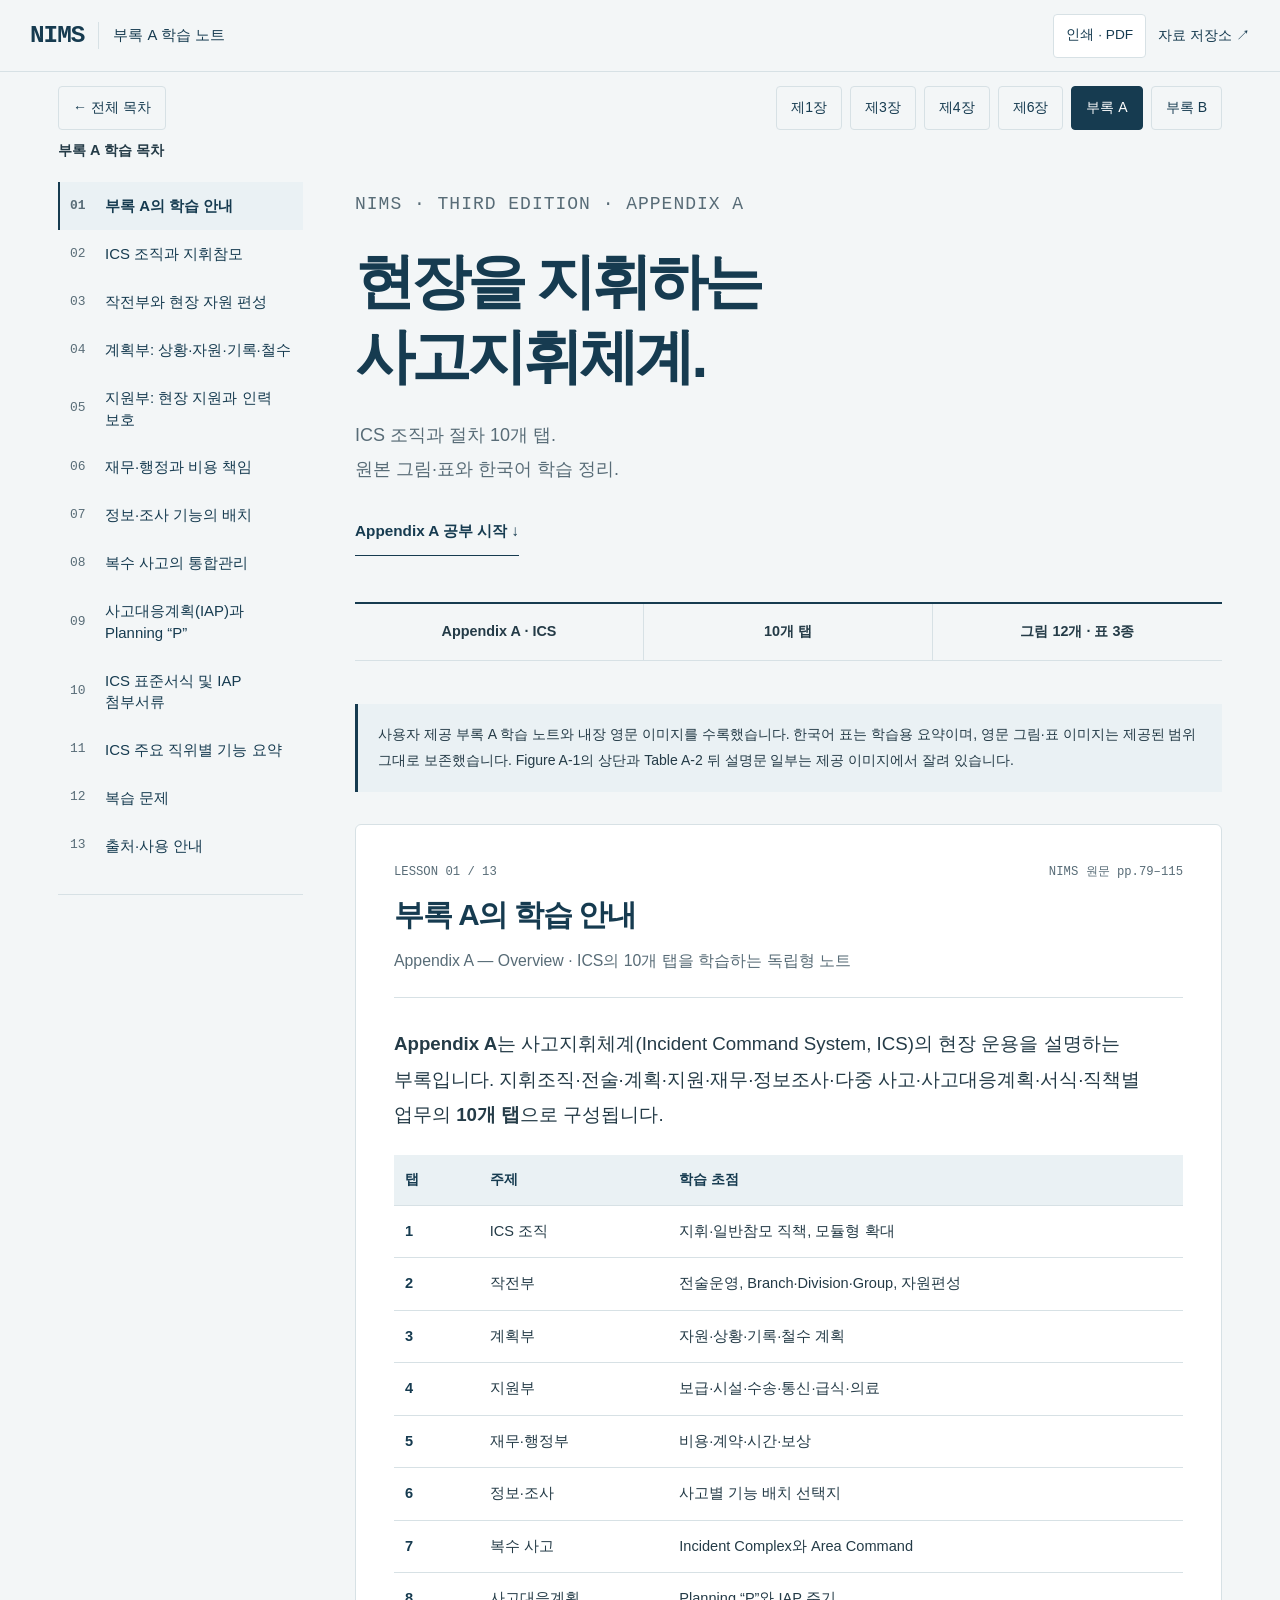
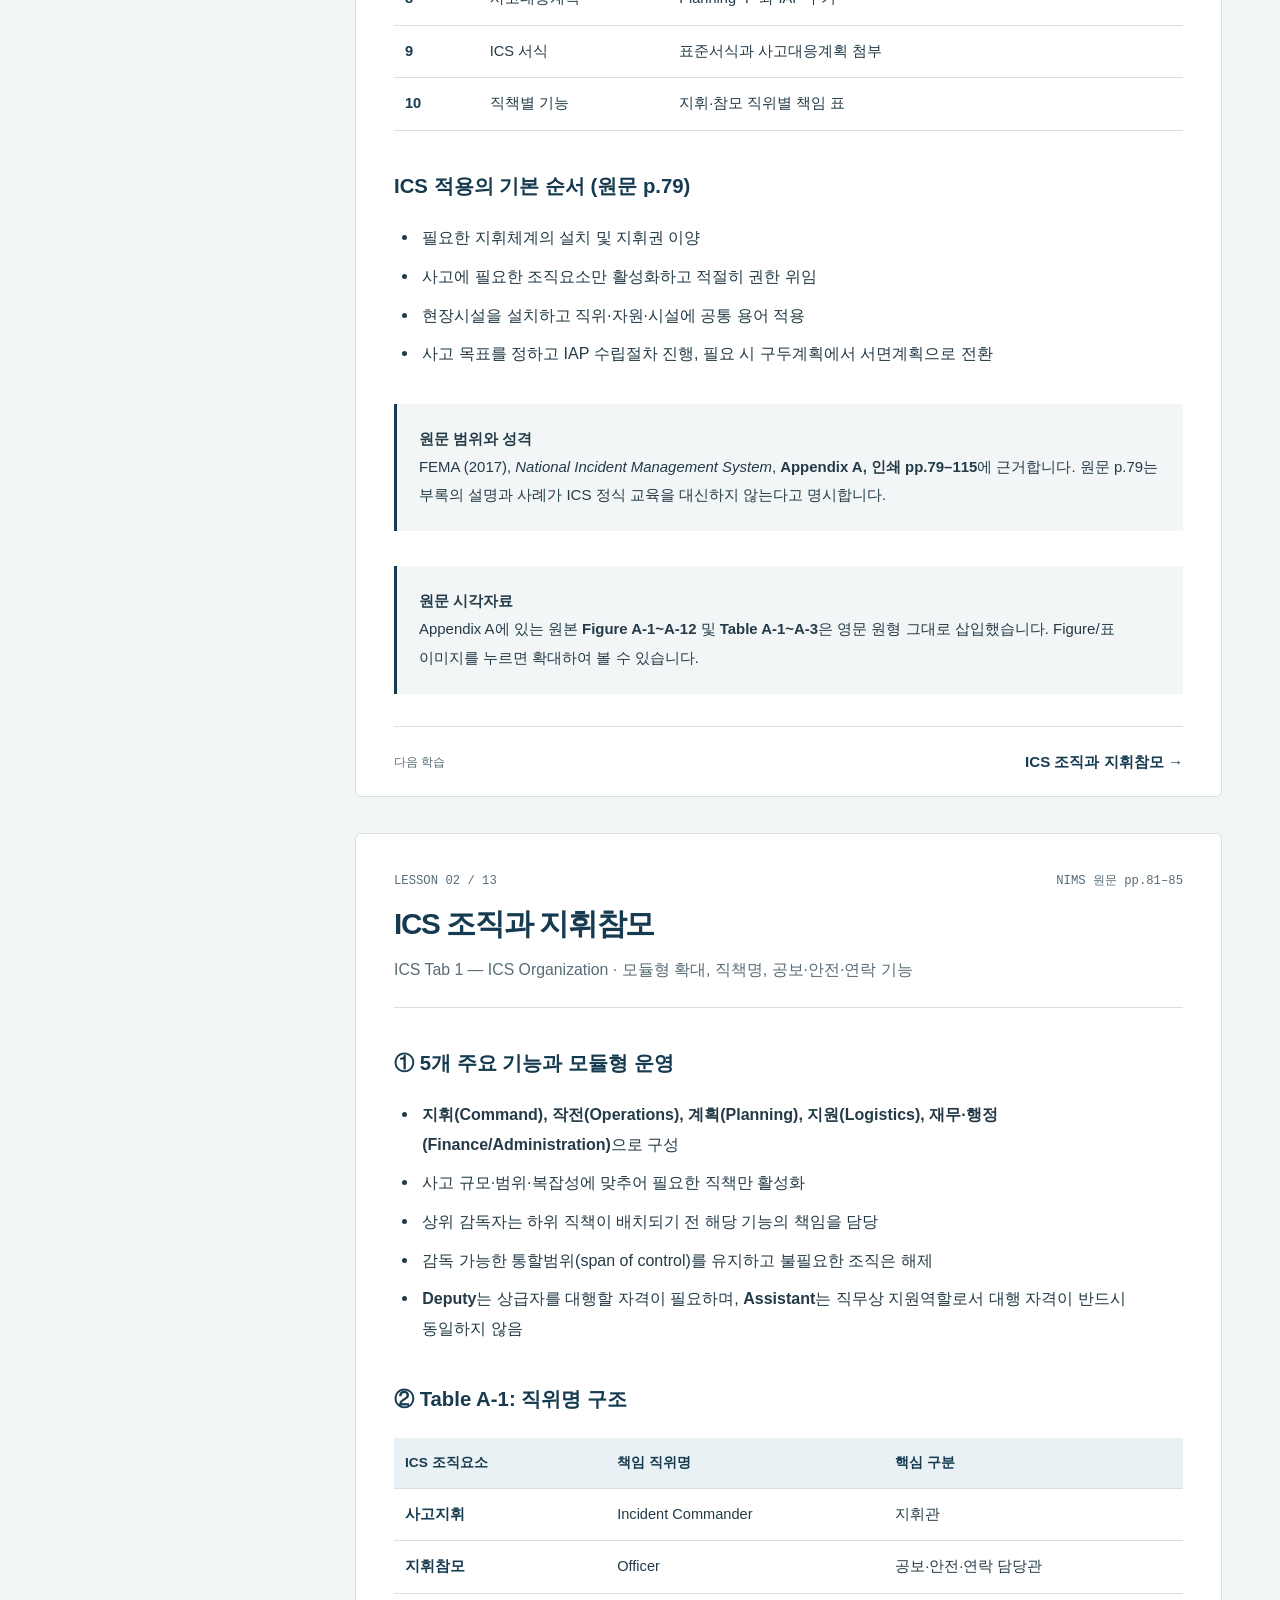
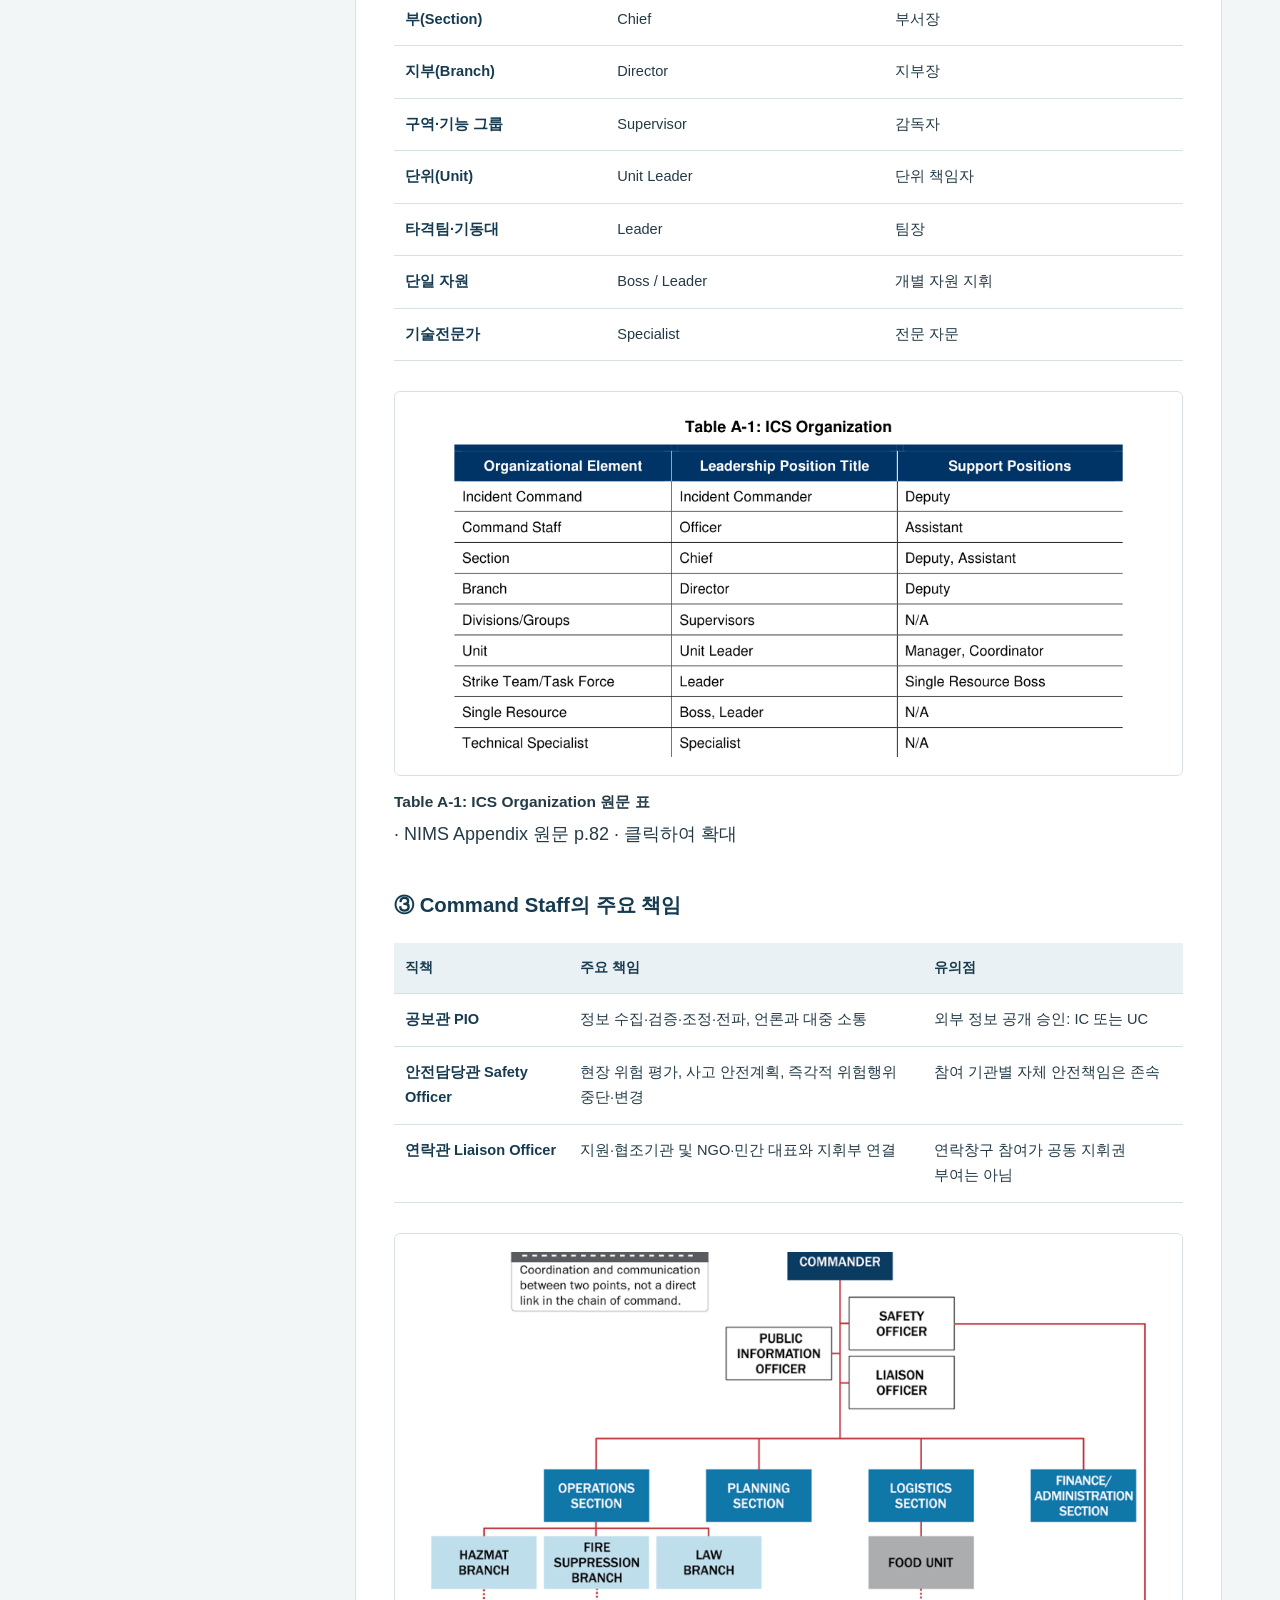
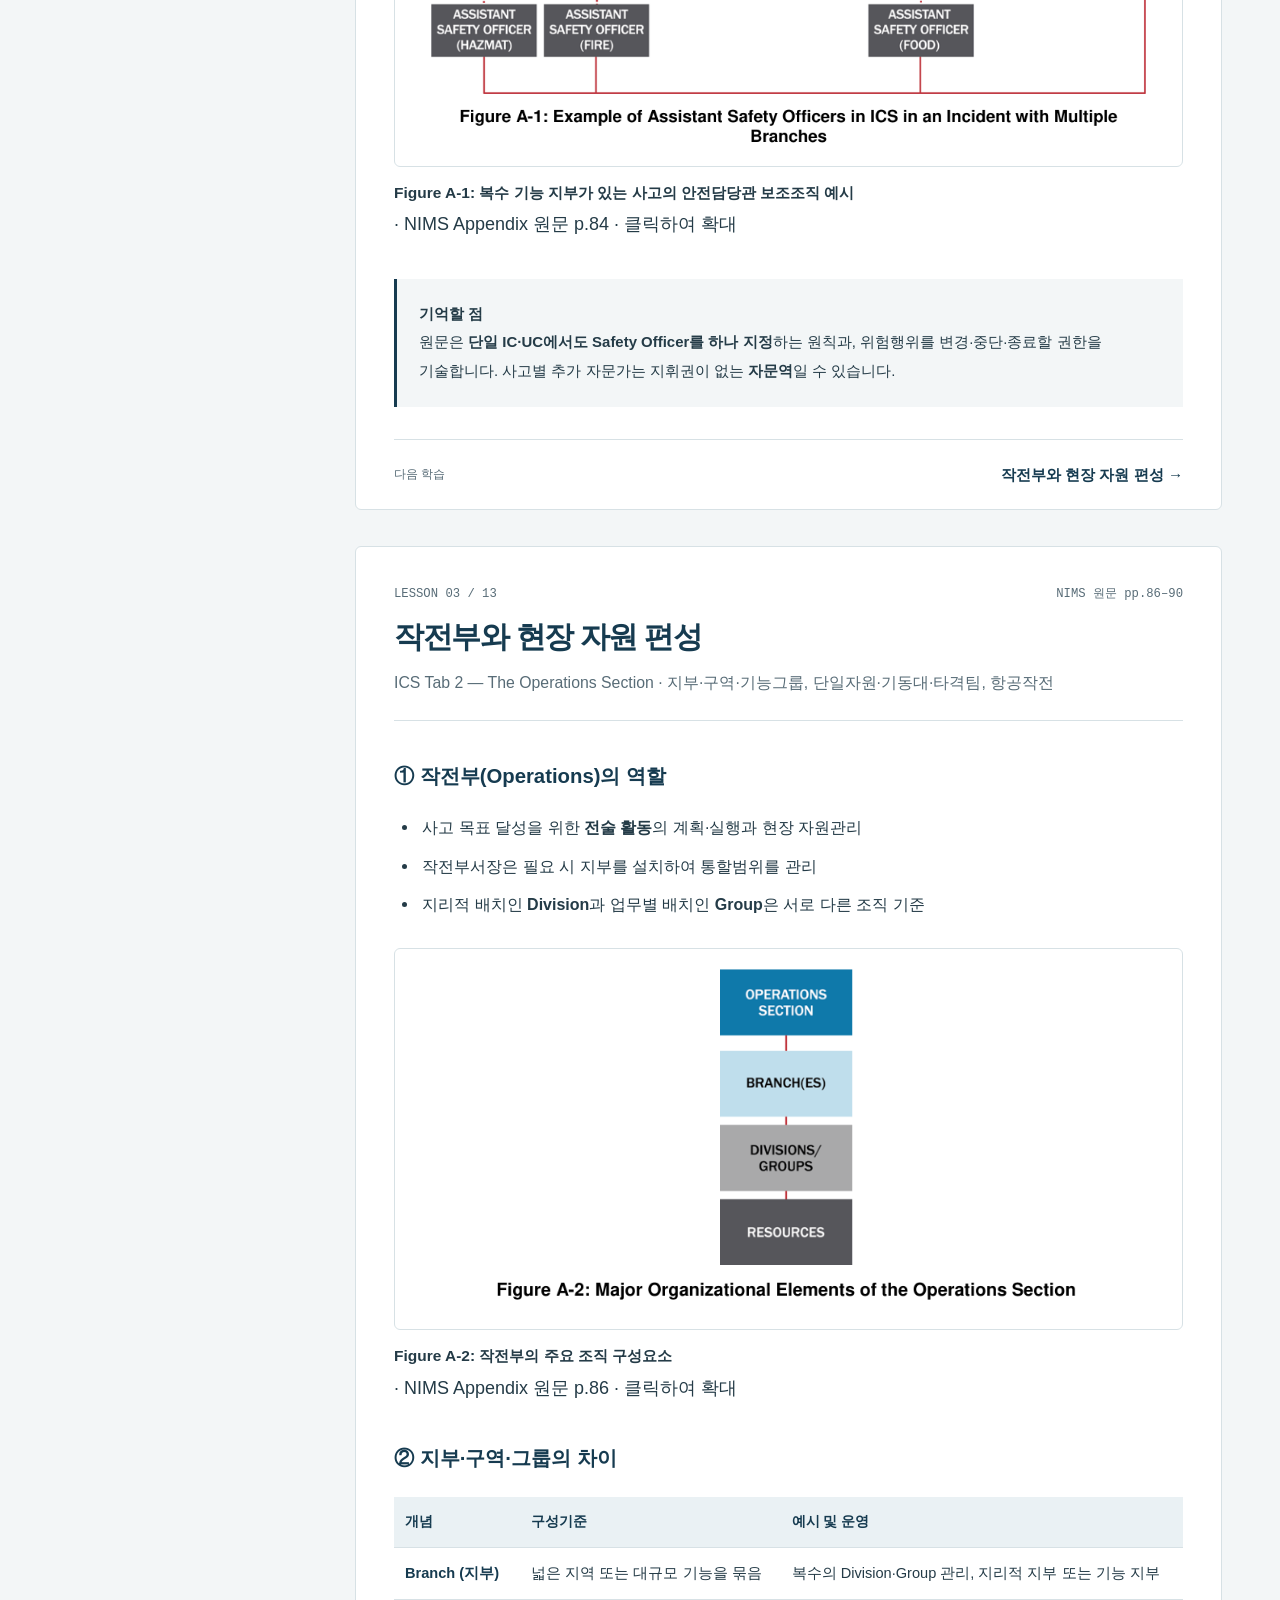
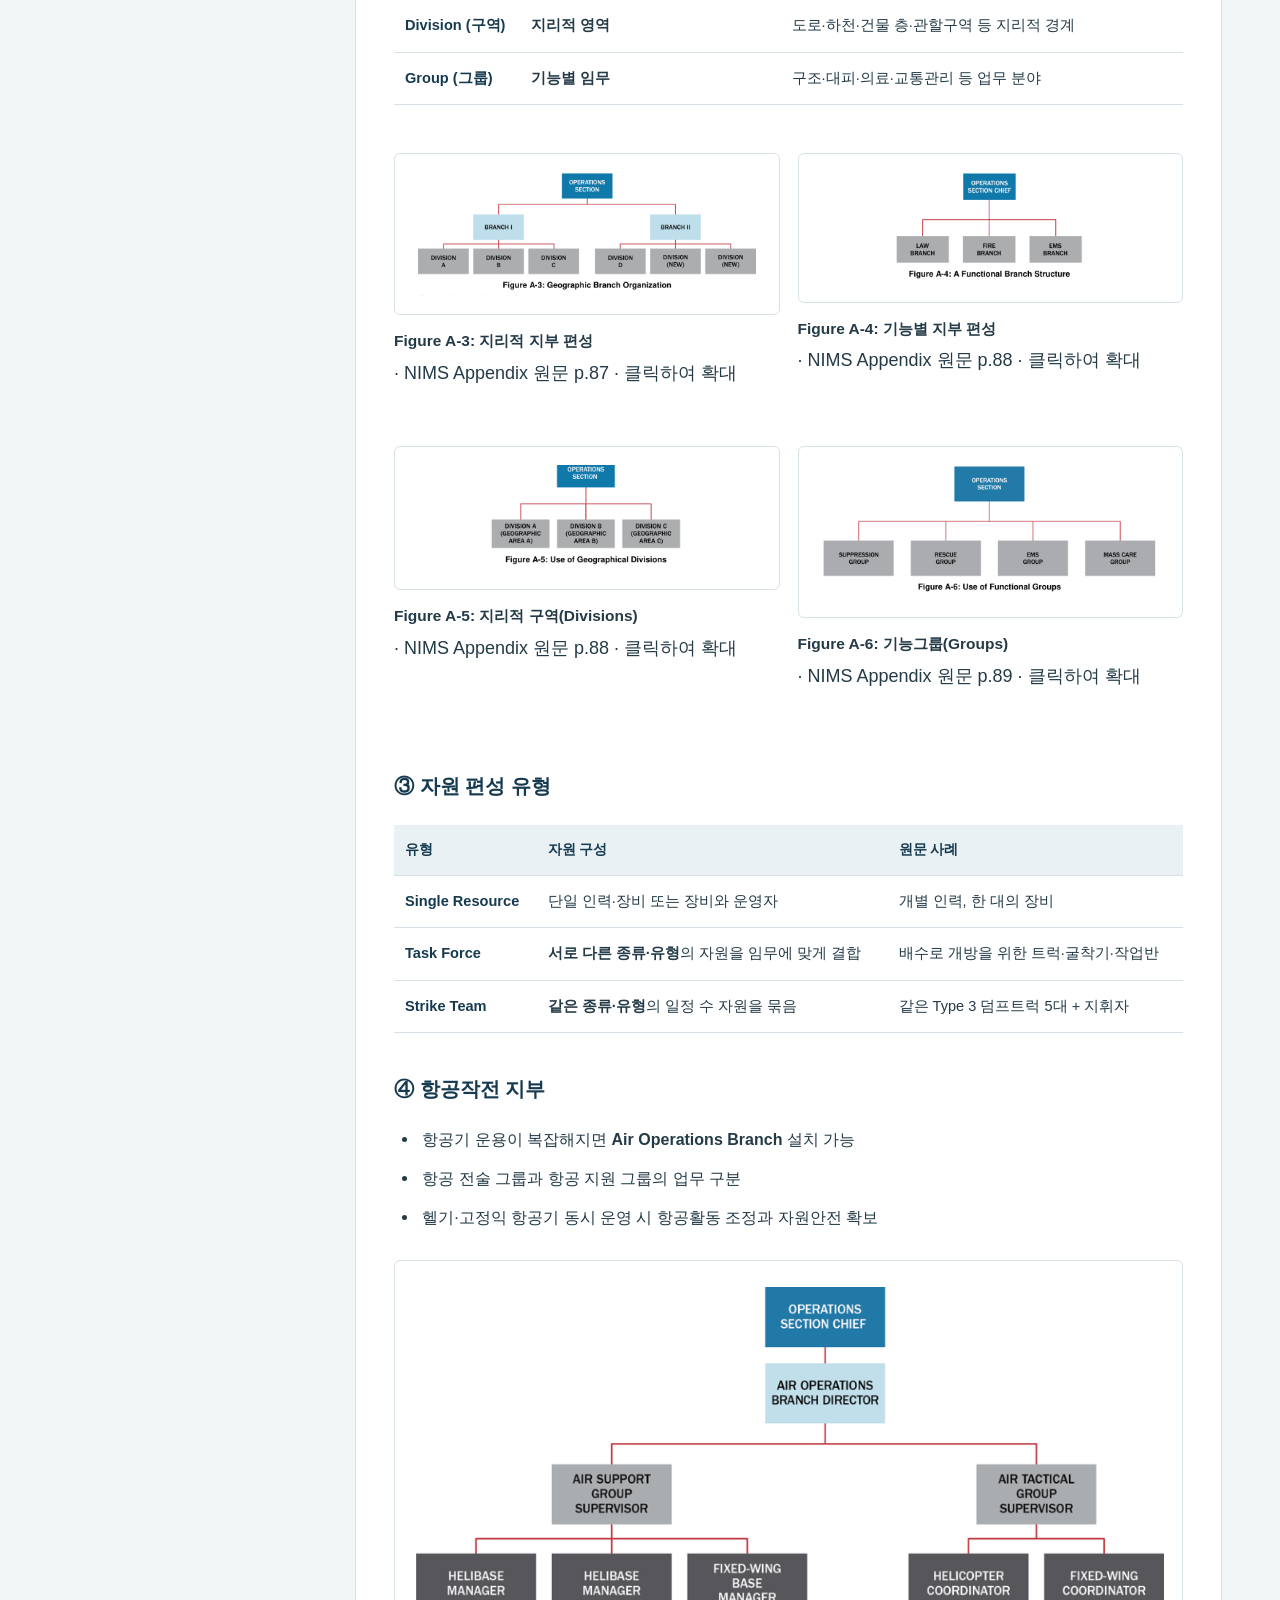
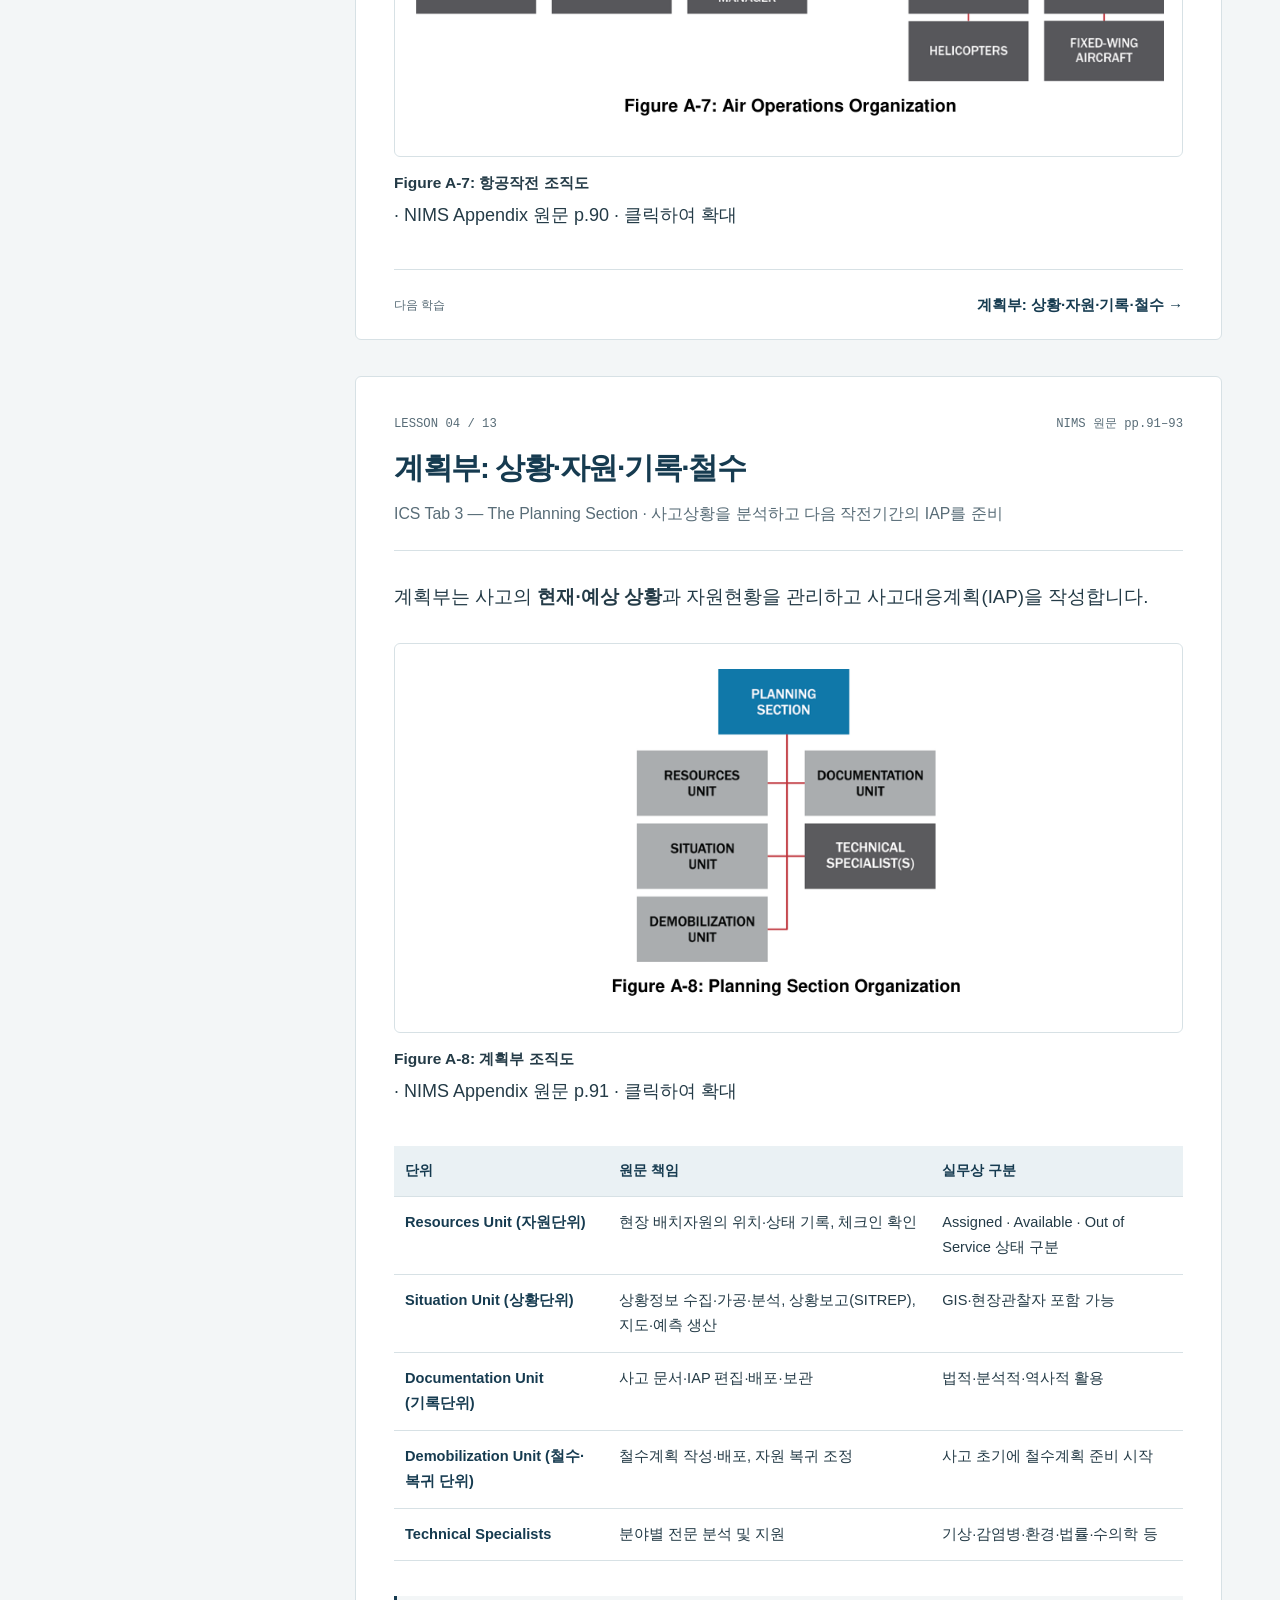
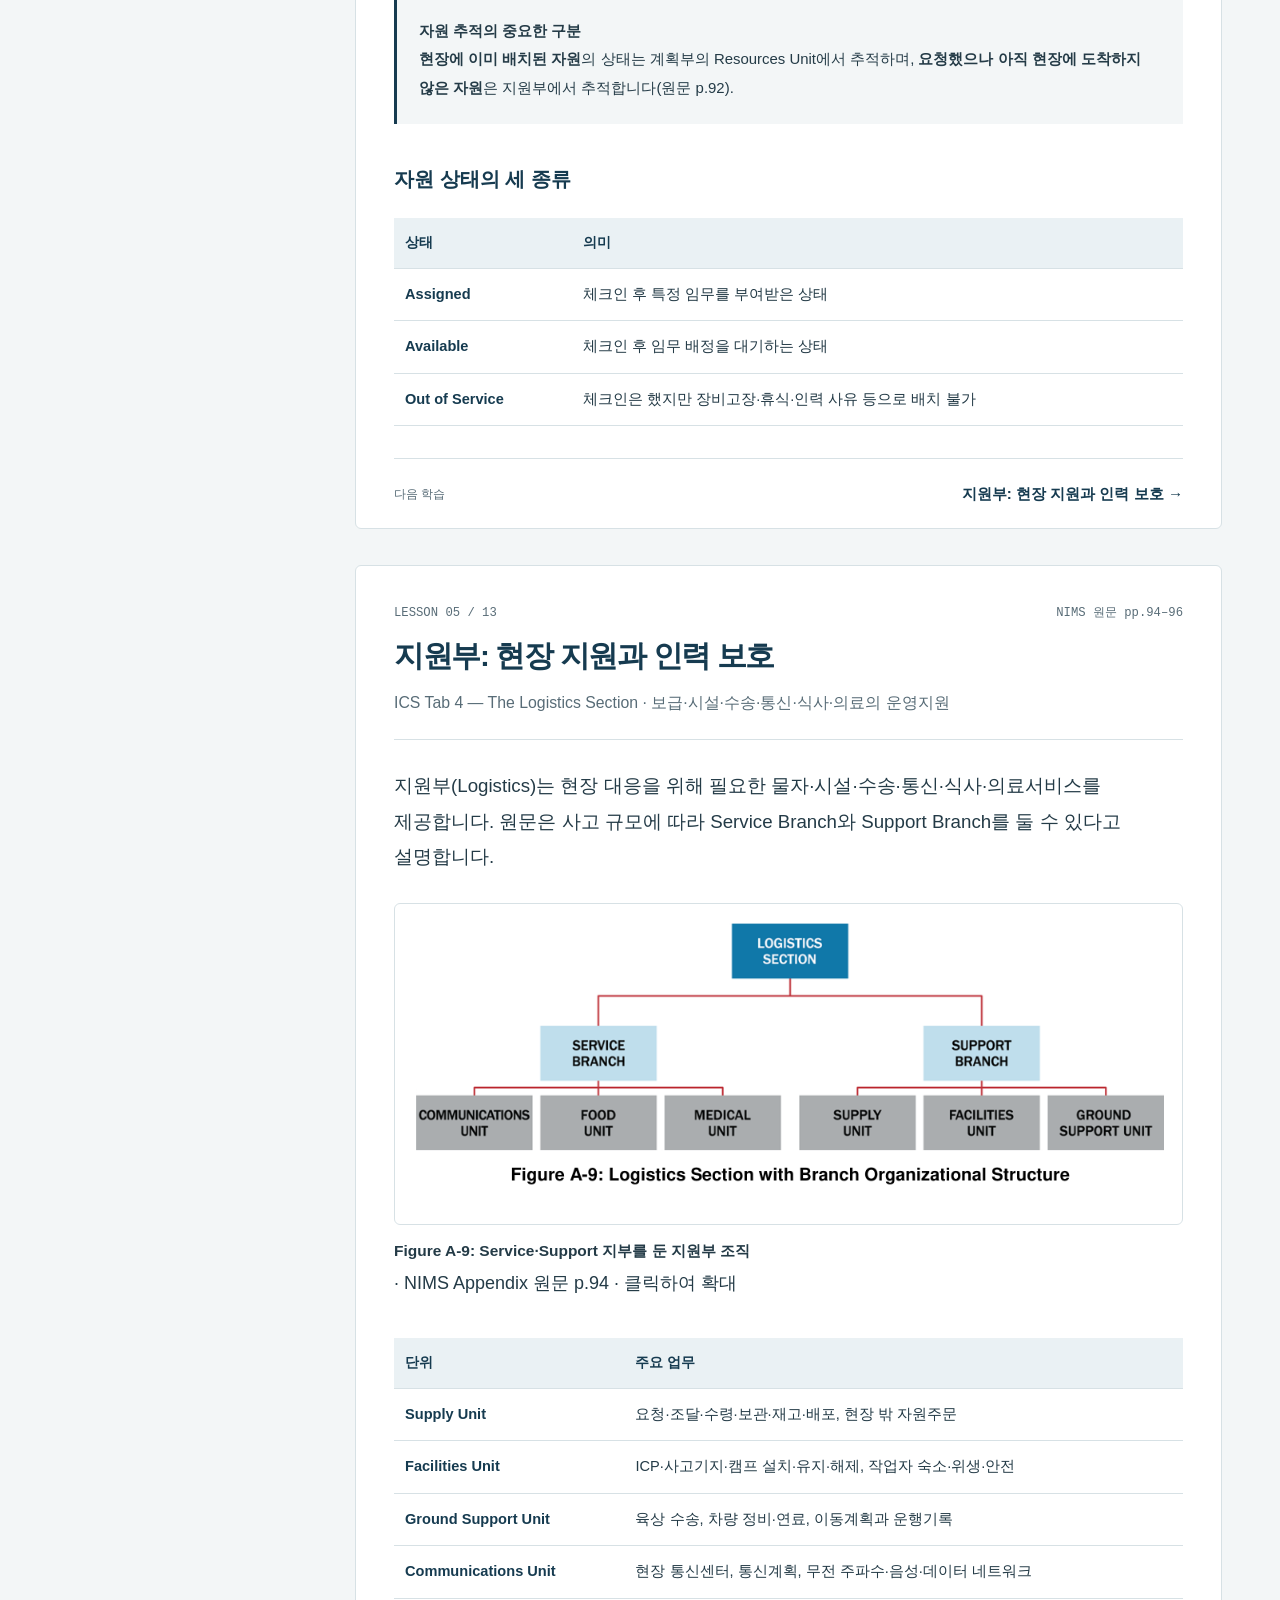
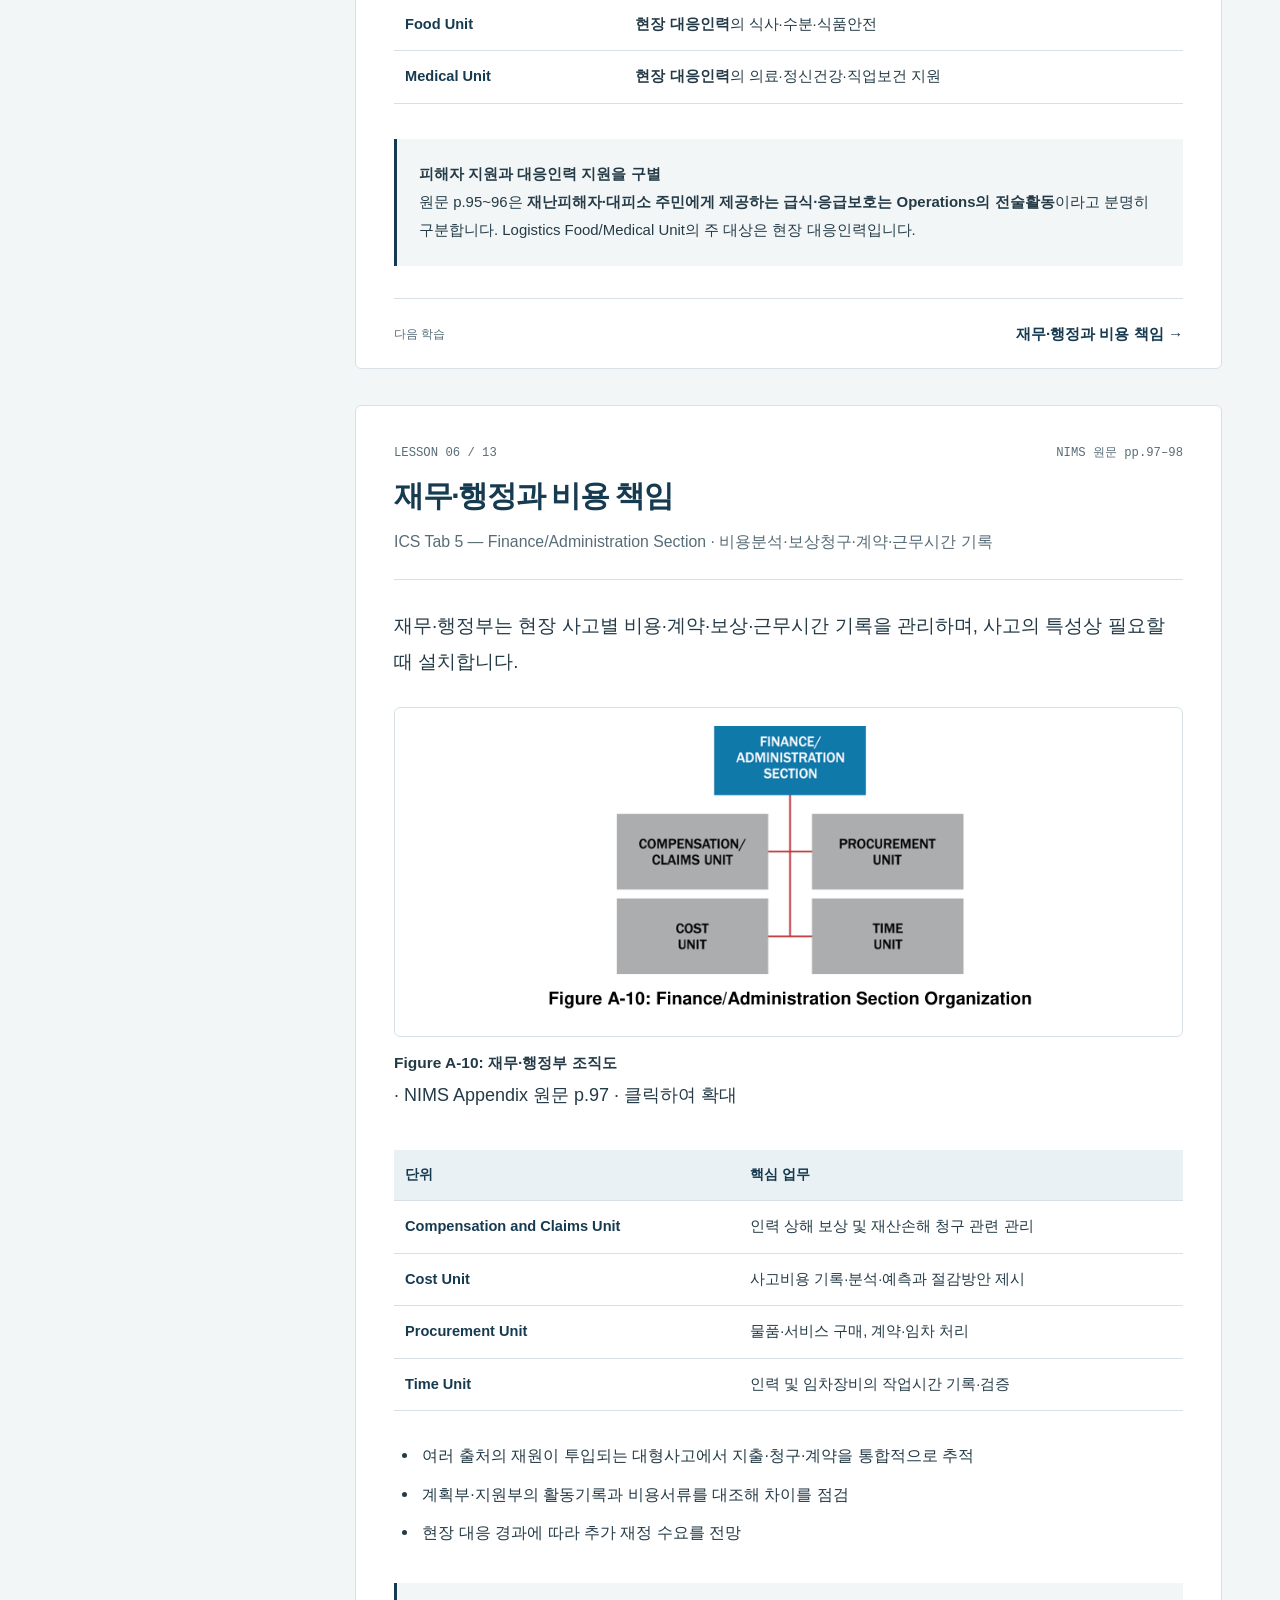
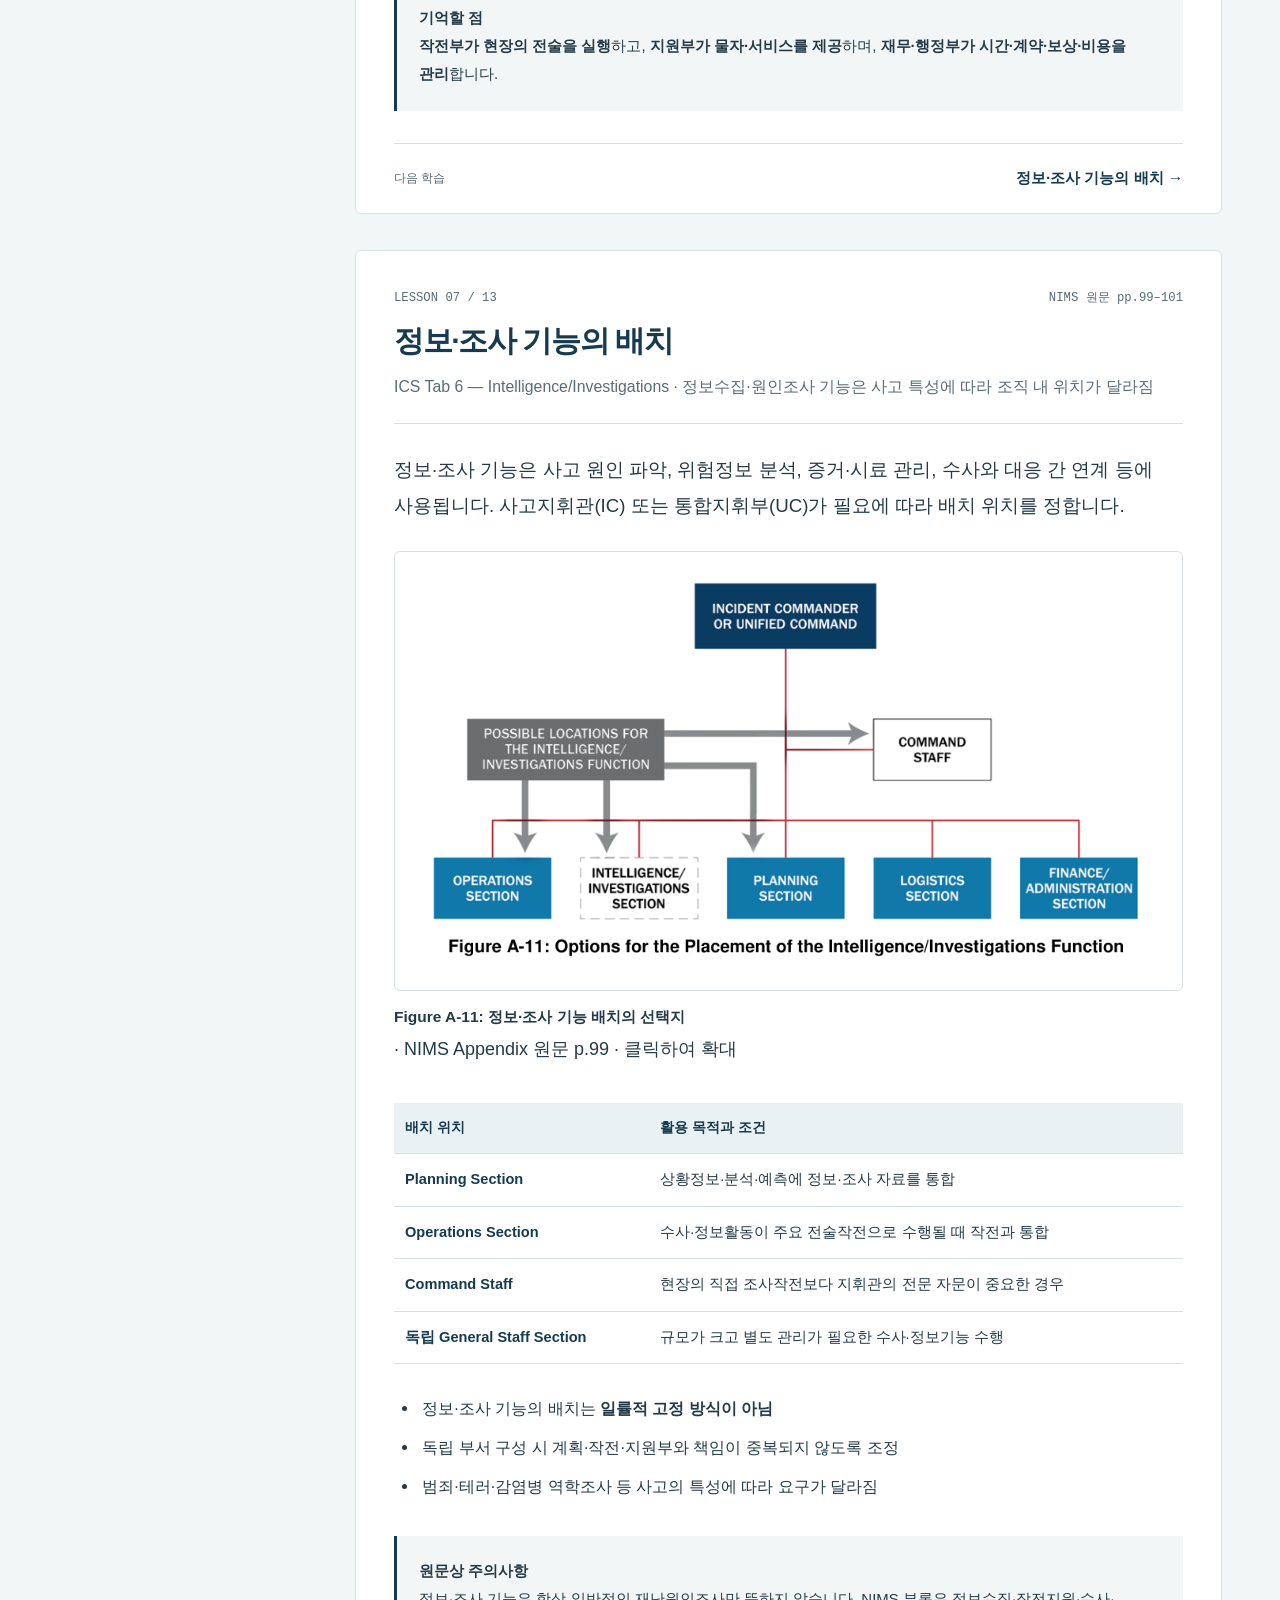
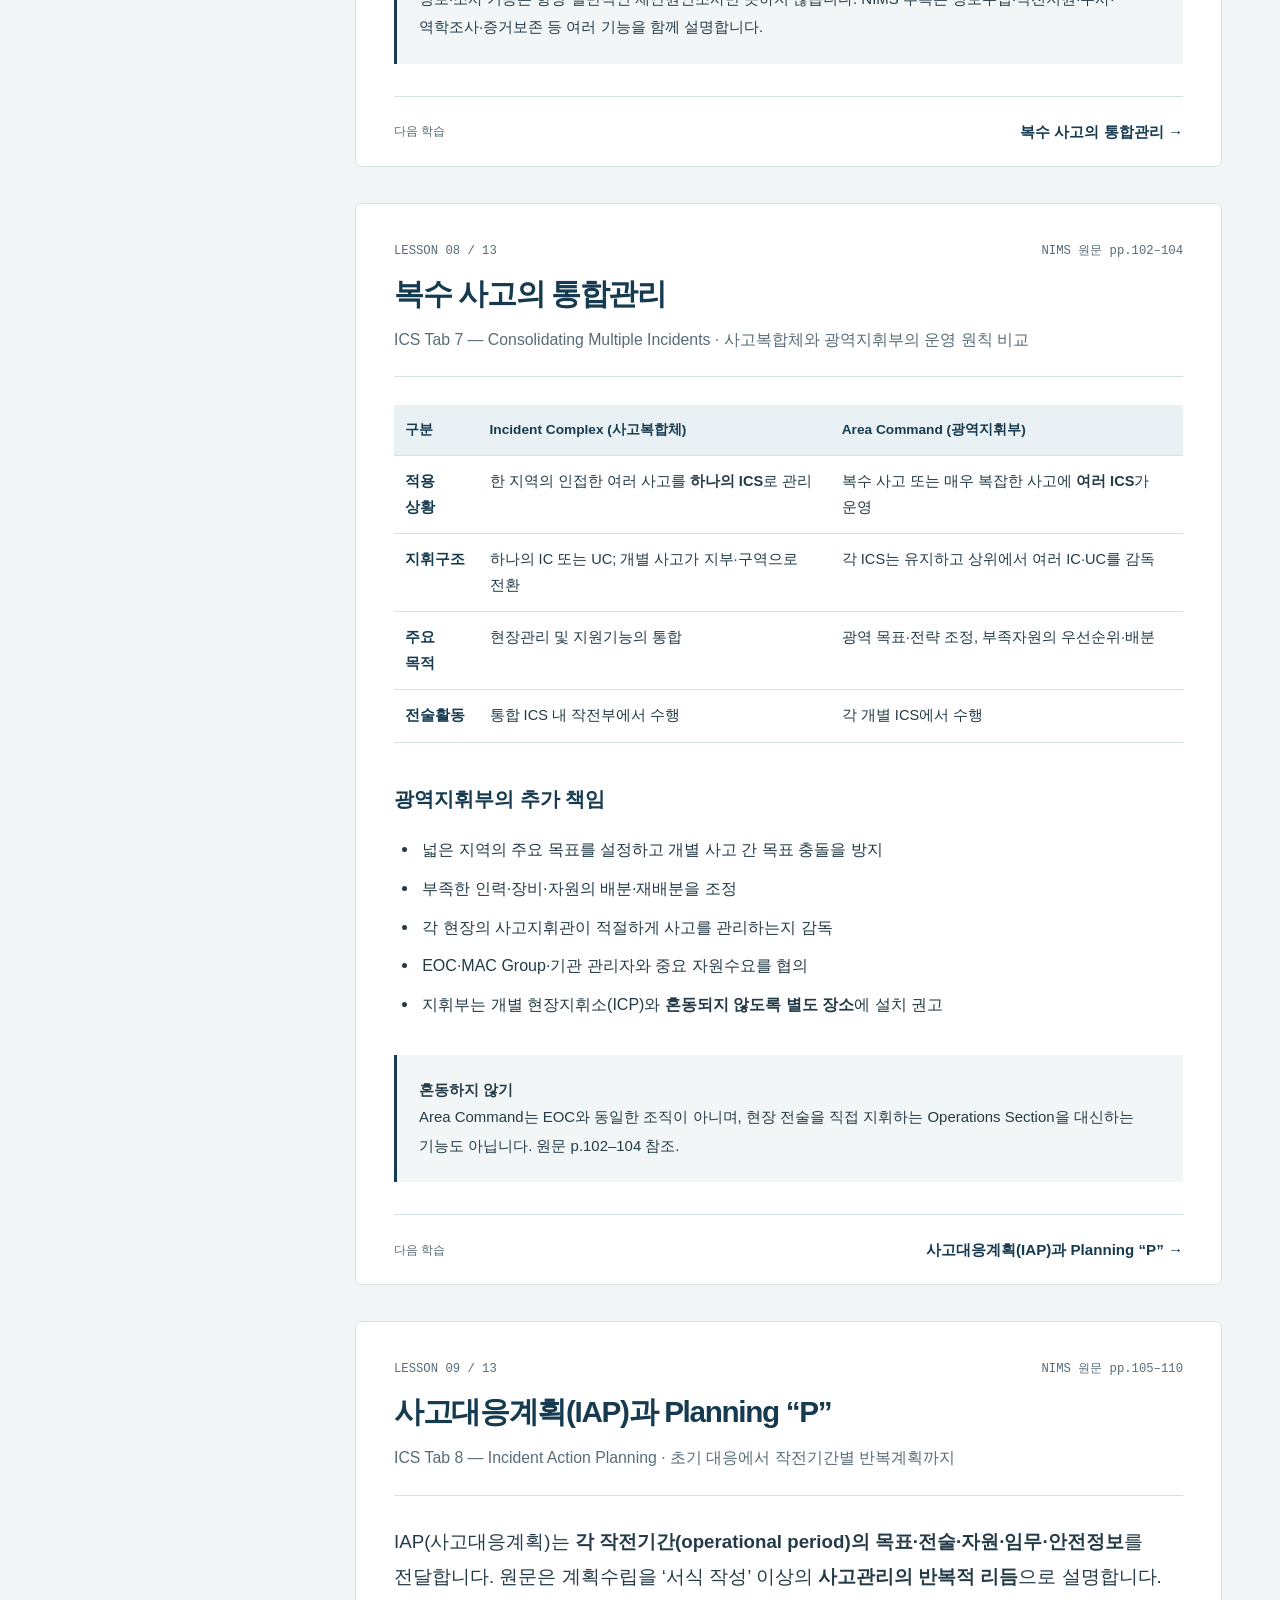
==== appendices/a/index.html @ b7cbe79f "Add Appendix A ICS and Appendix B EOC study pages" ====
<!doctype html>
<html lang="ko"><head><meta charset="utf-8"><meta name="viewport" content="width=device-width, initial-scale=1"><meta name="version" content="2.3.0"><meta name="description" content="NIMS 부록 A 사고지휘체계(ICS): 한국어 학습 노트와 제공 영문 그림·표를 함께 읽습니다."><title>부록 A 사고지휘체계(ICS) | 현장지휘체계 학습 노트</title><link rel="stylesheet" href="../../styles.css"><link rel="stylesheet" href="../../book.css"><link rel="stylesheet" href="../../appendices.css"><script defer src="../../app.js"></script></head>
<body class="appendix-page" id="top"><a class="skip-link" href="#overview">본문으로 이동</a><div class="reading-progress" aria-hidden="true"><span></span></div><header class="site-header"><a class="brand" href="../../index.html"><strong>NIMS</strong><span>부록 A 학습 노트</span></a><div class="header-actions"><button class="mini-button" id="print-page" type="button">인쇄 · PDF</button><a class="repository-link" href="https://github.com/dorobo99-prog/nims-chapter3-study">자료 저장소 ↗</a></div></header>
<nav class="book-nav" aria-label="교재 전체 탐색"><a href="../../index.html">← 전체 목차</a><a href="../../chapters/01/">제1장</a><a href="../../chapters/03/">제3장</a><a href="../../chapters/04/">제4장</a><a href="../../chapters/06/">제6장</a><a href="../a/" aria-current="page">부록 A</a><a href="../b/">부록 B</a></nav><div class="layout"><aside class="desktop-toc"><nav aria-label="부록 A 학습 목차"><p class="toc-label">부록 A 학습 목차</p><ol><li><a href="#overview" data-chapter="overview"><span>01</span>부록 A의 학습 안내</a></li><li><a href="#a1" data-chapter="a1"><span>02</span>ICS 조직과 지휘참모</a></li><li><a href="#a2" data-chapter="a2"><span>03</span>작전부와 현장 자원 편성</a></li><li><a href="#a3" data-chapter="a3"><span>04</span>계획부: 상황·자원·기록·철수</a></li><li><a href="#a4" data-chapter="a4"><span>05</span>지원부: 현장 지원과 인력 보호</a></li><li><a href="#a5" data-chapter="a5"><span>06</span>재무·행정과 비용 책임</a></li><li><a href="#a6" data-chapter="a6"><span>07</span>정보·조사 기능의 배치</a></li><li><a href="#a7" data-chapter="a7"><span>08</span>복수 사고의 통합관리</a></li><li><a href="#a8" data-chapter="a8"><span>09</span>사고대응계획(IAP)과 Planning “P”</a></li><li><a href="#a9" data-chapter="a9"><span>10</span>ICS 표준서식 및 IAP 첨부서류</a></li><li><a href="#a10" data-chapter="a10"><span>11</span>ICS 주요 직위별 기능 요약</a></li><li><a href="#quiz" data-chapter="quiz"><span>12</span>복습 문제</a></li><li><a href="#sources" data-chapter="sources"><span>13</span>출처·사용 안내</a></li></ol></nav><p class="toc-note">제공 학습 노트·영문 이미지<br>NIMS 인쇄 pp.79–115<br>17개 PNG 보존</p></aside><div class="content-column"><header class="hero"><p class="hero-subject">NIMS · THIRD EDITION · APPENDIX A</p><h1>현장을 지휘하는<br>사고지휘체계.</h1><p>ICS 조직과 절차 10개 탭.<br>원본 그림·표와 한국어 학습 정리.</p><a class="start-link" href="#overview">Appendix A 공부 시작 ↓</a></header><details class="mobile-toc"><summary><span>목차</span><strong id="current-chapter">부록 A의 학습 안내</strong></summary><nav aria-label="부록 A 모바일 목차"><p class="toc-label">부록 A 학습 목차</p><ol><li><a href="#overview" data-chapter="overview"><span>01</span>부록 A의 학습 안내</a></li><li><a href="#a1" data-chapter="a1"><span>02</span>ICS 조직과 지휘참모</a></li><li><a href="#a2" data-chapter="a2"><span>03</span>작전부와 현장 자원 편성</a></li><li><a href="#a3" data-chapter="a3"><span>04</span>계획부: 상황·자원·기록·철수</a></li><li><a href="#a4" data-chapter="a4"><span>05</span>지원부: 현장 지원과 인력 보호</a></li><li><a href="#a5" data-chapter="a5"><span>06</span>재무·행정과 비용 책임</a></li><li><a href="#a6" data-chapter="a6"><span>07</span>정보·조사 기능의 배치</a></li><li><a href="#a7" data-chapter="a7"><span>08</span>복수 사고의 통합관리</a></li><li><a href="#a8" data-chapter="a8"><span>09</span>사고대응계획(IAP)과 Planning “P”</a></li><li><a href="#a9" data-chapter="a9"><span>10</span>ICS 표준서식 및 IAP 첨부서류</a></li><li><a href="#a10" data-chapter="a10"><span>11</span>ICS 주요 직위별 기능 요약</a></li><li><a href="#quiz" data-chapter="quiz"><span>12</span>복습 문제</a></li><li><a href="#sources" data-chapter="sources"><span>13</span>출처·사용 안내</a></li></ol></nav></details><div class="responsibility-strip"><span>Appendix A · ICS</span><span>10개 탭</span><span>그림 12개 · 표 3종</span></div><aside class="source-boundary" aria-label="제공 자료 안내"><p>사용자 제공 부록 A 학습 노트와 내장 영문 이미지를 수록했습니다. 한국어 표는 학습용 요약이며, 영문 그림·표 이미지는 제공된 범위 그대로 보존했습니다. Figure A-1의 상단과 Table A-2 뒤 설명문 일부는 제공 이미지에서 잘려 있습니다.</p></aside><main><section class="chapter" id="overview" aria-labelledby="h-overview"><div class="chapter-header"><div class="chapter-meta"><span>LESSON 01 / 13</span><span>NIMS 원문 pp.79–115</span></div><h2 id="h-overview">부록 A의 학습 안내</h2><p>Appendix A — Overview · ICS의 10개 탭을 학습하는 독립형 노트</p></div><div class="chapter-body"><p><strong>Appendix A</strong>는 사고지휘체계(Incident Command System, ICS)의 현장 운용을 설명하는 부록입니다. 지휘조직·전술·계획·지원·재무·정보조사·다중 사고·사고대응계획·서식·직책별 업무의 <strong>10개 탭</strong>으로 구성됩니다.</p><div class="table-scroll"><table class="study-table"><thead><tr><th>탭</th><th>주제</th><th>학습 초점</th></tr></thead><tbody><tr><td data-label="탭"><div class="cell-value">1</div></td><td data-label="주제"><div class="cell-value">ICS 조직</div></td><td data-label="학습 초점"><div class="cell-value">지휘·일반참모 직책, 모듈형 확대</div></td></tr><tr><td data-label="탭"><div class="cell-value">2</div></td><td data-label="주제"><div class="cell-value">작전부</div></td><td data-label="학습 초점"><div class="cell-value">전술운영, Branch·Division·Group, 자원편성</div></td></tr><tr><td data-label="탭"><div class="cell-value">3</div></td><td data-label="주제"><div class="cell-value">계획부</div></td><td data-label="학습 초점"><div class="cell-value">자원·상황·기록·철수 계획</div></td></tr><tr><td data-label="탭"><div class="cell-value">4</div></td><td data-label="주제"><div class="cell-value">지원부</div></td><td data-label="학습 초점"><div class="cell-value">보급·시설·수송·통신·급식·의료</div></td></tr><tr><td data-label="탭"><div class="cell-value">5</div></td><td data-label="주제"><div class="cell-value">재무·행정부</div></td><td data-label="학습 초점"><div class="cell-value">비용·계약·시간·보상</div></td></tr><tr><td data-label="탭"><div class="cell-value">6</div></td><td data-label="주제"><div class="cell-value">정보·조사</div></td><td data-label="학습 초점"><div class="cell-value">사고별 기능 배치 선택지</div></td></tr><tr><td data-label="탭"><div class="cell-value">7</div></td><td data-label="주제"><div class="cell-value">복수 사고</div></td><td data-label="학습 초점"><div class="cell-value">Incident Complex와 Area Command</div></td></tr><tr><td data-label="탭"><div class="cell-value">8</div></td><td data-label="주제"><div class="cell-value">사고대응계획</div></td><td data-label="학습 초점"><div class="cell-value">Planning “P”와 IAP 주기</div></td></tr><tr><td data-label="탭"><div class="cell-value">9</div></td><td data-label="주제"><div class="cell-value">ICS 서식</div></td><td data-label="학습 초점"><div class="cell-value">표준서식과 사고대응계획 첨부</div></td></tr><tr><td data-label="탭"><div class="cell-value">10</div></td><td data-label="주제"><div class="cell-value">직책별 기능</div></td><td data-label="학습 초점"><div class="cell-value">지휘·참모 직위별 책임 표</div></td></tr></tbody></table></div><h3>ICS 적용의 기본 순서 (원문 p.79)</h3><ul class="bullets"><li>필요한 지휘체계의 설치 및 지휘권 이양</li><li>사고에 필요한 조직요소만 활성화하고 적절히 권한 위임</li><li>현장시설을 설치하고 직위·자원·시설에 공통 용어 적용</li><li>사고 목표를 정하고 IAP 수립절차 진행, 필요 시 구두계획에서 서면계획으로 전환</li></ul><div class="evidence-note"><strong>원문 범위와 성격</strong><p>FEMA (2017), <em>National Incident Management System</em>, <strong>Appendix A, 인쇄 pp.79–115</strong>에 근거합니다. 원문 p.79는 부록의 설명과 사례가 ICS 정식 교육을 대신하지 않는다고 명시합니다.</p></div><div class="evidence-note"><strong>원문 시각자료</strong><p>Appendix A에 있는 원본 <strong>Figure A-1~A-12</strong> 및 <strong>Table A-1~A-3</strong>은 영문 원형 그대로 삽입했습니다. Figure/표 이미지를 누르면 확대하여 볼 수 있습니다.</p></div></div><a class="next-chapter" href="#a1"><span>다음 학습</span><strong>ICS 조직과 지휘참모 →</strong></a></section><section class="chapter" id="a1" aria-labelledby="h-a1"><div class="chapter-header"><div class="chapter-meta"><span>LESSON 02 / 13</span><span>NIMS 원문 pp.81–85</span></div><h2 id="h-a1">ICS 조직과 지휘참모</h2><p>ICS Tab 1 — ICS Organization · 모듈형 확대, 직책명, 공보·안전·연락 기능</p></div><div class="chapter-body"><h3>① 5개 주요 기능과 모듈형 운영</h3><ul class="bullets"><li><strong>지휘(Command), 작전(Operations), 계획(Planning), 지원(Logistics), 재무·행정(Finance/Administration)</strong>으로 구성</li><li>사고 규모·범위·복잡성에 맞추어 필요한 직책만 활성화</li><li>상위 감독자는 하위 직책이 배치되기 전 해당 기능의 책임을 담당</li><li>감독 가능한 통할범위(span of control)를 유지하고 불필요한 조직은 해제</li><li><strong>Deputy</strong>는 상급자를 대행할 자격이 필요하며, <strong>Assistant</strong>는 직무상 지원역할로서 대행 자격이 반드시 동일하지 않음</li></ul><h3>② Table A-1: 직위명 구조</h3><div class="table-scroll"><table class="study-table"><thead><tr><th>ICS 조직요소</th><th>책임 직위명</th><th>핵심 구분</th></tr></thead><tbody><tr><td data-label="ICS 조직요소"><div class="cell-value">사고지휘</div></td><td data-label="책임 직위명"><div class="cell-value">Incident Commander</div></td><td data-label="핵심 구분"><div class="cell-value">지휘관</div></td></tr><tr><td data-label="ICS 조직요소"><div class="cell-value">지휘참모</div></td><td data-label="책임 직위명"><div class="cell-value">Officer</div></td><td data-label="핵심 구분"><div class="cell-value">공보·안전·연락 담당관</div></td></tr><tr><td data-label="ICS 조직요소"><div class="cell-value">부(Section)</div></td><td data-label="책임 직위명"><div class="cell-value">Chief</div></td><td data-label="핵심 구분"><div class="cell-value">부서장</div></td></tr><tr><td data-label="ICS 조직요소"><div class="cell-value">지부(Branch)</div></td><td data-label="책임 직위명"><div class="cell-value">Director</div></td><td data-label="핵심 구분"><div class="cell-value">지부장</div></td></tr><tr><td data-label="ICS 조직요소"><div class="cell-value">구역·기능 그룹</div></td><td data-label="책임 직위명"><div class="cell-value">Supervisor</div></td><td data-label="핵심 구분"><div class="cell-value">감독자</div></td></tr><tr><td data-label="ICS 조직요소"><div class="cell-value">단위(Unit)</div></td><td data-label="책임 직위명"><div class="cell-value">Unit Leader</div></td><td data-label="핵심 구분"><div class="cell-value">단위 책임자</div></td></tr><tr><td data-label="ICS 조직요소"><div class="cell-value">타격팀·기동대</div></td><td data-label="책임 직위명"><div class="cell-value">Leader</div></td><td data-label="핵심 구분"><div class="cell-value">팀장</div></td></tr><tr><td data-label="ICS 조직요소"><div class="cell-value">단일 자원</div></td><td data-label="책임 직위명"><div class="cell-value">Boss / Leader</div></td><td data-label="핵심 구분"><div class="cell-value">개별 자원 지휘</div></td></tr><tr><td data-label="ICS 조직요소"><div class="cell-value">기술전문가</div></td><td data-label="책임 직위명"><div class="cell-value">Specialist</div></td><td data-label="핵심 구분"><div class="cell-value">전문 자문</div></td></tr></tbody></table></div><figure class="source-figure"><a href="images/table-a-01.png" target="_blank" rel="noopener" title="원본 크게 보기" class="figure-open"><img src="images/table-a-01.png" loading="lazy" alt="Table A-1: ICS Organization 원문 표" width="1052" height="486"></a><figcaption><strong>Table A-1: ICS Organization 원문 표</strong> · NIMS Appendix 원문 p.82 · 클릭하여 확대</figcaption></figure><h3>③ Command Staff의 주요 책임</h3><div class="table-scroll"><table class="study-table"><thead><tr><th>직책</th><th>주요 책임</th><th>유의점</th></tr></thead><tbody><tr><td data-label="직책"><div class="cell-value">공보관 PIO</div></td><td data-label="주요 책임"><div class="cell-value">정보 수집·검증·조정·전파, 언론과 대중 소통</div></td><td data-label="유의점"><div class="cell-value">외부 정보 공개 승인: IC 또는 UC</div></td></tr><tr><td data-label="직책"><div class="cell-value">안전담당관 Safety Officer</div></td><td data-label="주요 책임"><div class="cell-value">현장 위험 평가, 사고 안전계획, 즉각적 위험행위 중단·변경</div></td><td data-label="유의점"><div class="cell-value">참여 기관별 자체 안전책임은 존속</div></td></tr><tr><td data-label="직책"><div class="cell-value">연락관 Liaison Officer</div></td><td data-label="주요 책임"><div class="cell-value">지원·협조기관 및 NGO·민간 대표와 지휘부 연결</div></td><td data-label="유의점"><div class="cell-value">연락창구 참여가 공동 지휘권 부여는 아님</div></td></tr></tbody></table></div><figure class="source-figure"><a href="images/figure-a-01.png" target="_blank" rel="noopener" title="원본 크게 보기" class="figure-open"><img src="images/figure-a-01.png" loading="lazy" alt="Figure A-1: 복수 기능 지부가 있는 사고의 안전담당관 보조조직 예시" width="984" height="650"></a><figcaption><strong>Figure A-1: 복수 기능 지부가 있는 사고의 안전담당관 보조조직 예시</strong> · NIMS Appendix 원문 p.84 · 클릭하여 확대</figcaption></figure><div class="evidence-note"><strong>기억할 점</strong><p>원문은 <strong>단일 IC·UC에서도 Safety Officer를 하나 지정</strong>하는 원칙과, 위험행위를 변경·중단·종료할 권한을 기술합니다. 사고별 추가 자문가는 지휘권이 없는 <strong>자문역</strong>일 수 있습니다.</p></div></div><a class="next-chapter" href="#a2"><span>다음 학습</span><strong>작전부와 현장 자원 편성 →</strong></a></section><section class="chapter" id="a2" aria-labelledby="h-a2"><div class="chapter-header"><div class="chapter-meta"><span>LESSON 03 / 13</span><span>NIMS 원문 pp.86–90</span></div><h2 id="h-a2">작전부와 현장 자원 편성</h2><p>ICS Tab 2 — The Operations Section · 지부·구역·기능그룹, 단일자원·기동대·타격팀, 항공작전</p></div><div class="chapter-body"><h3>① 작전부(Operations)의 역할</h3><ul class="bullets"><li>사고 목표 달성을 위한 <strong>전술 활동</strong>의 계획·실행과 현장 자원관리</li><li>작전부서장은 필요 시 지부를 설치하여 통할범위를 관리</li><li>지리적 배치인 <strong>Division</strong>과 업무별 배치인 <strong>Group</strong>은 서로 다른 조직 기준</li></ul><figure class="source-figure"><a href="images/figure-a-02.png" target="_blank" rel="noopener" title="원본 크게 보기" class="figure-open"><img src="images/figure-a-02.png" loading="lazy" alt="Figure A-2: 작전부의 주요 조직 구성요소" width="930" height="426"></a><figcaption><strong>Figure A-2: 작전부의 주요 조직 구성요소</strong> · NIMS Appendix 원문 p.86 · 클릭하여 확대</figcaption></figure><h3>② 지부·구역·그룹의 차이</h3><div class="table-scroll"><table class="study-table"><thead><tr><th>개념</th><th>구성기준</th><th>예시 및 운영</th></tr></thead><tbody><tr><td data-label="개념"><div class="cell-value">Branch (지부)</div></td><td data-label="구성기준"><div class="cell-value">넓은 지역 또는 대규모 기능을 묶음</div></td><td data-label="예시 및 운영"><div class="cell-value">복수의 Division·Group 관리, 지리적 지부 또는 기능 지부</div></td></tr><tr><td data-label="개념"><div class="cell-value">Division (구역)</div></td><td data-label="구성기준"><div class="cell-value"><strong>지리적 영역</strong></div></td><td data-label="예시 및 운영"><div class="cell-value">도로·하천·건물 층·관할구역 등 지리적 경계</div></td></tr><tr><td data-label="개념"><div class="cell-value">Group (그룹)</div></td><td data-label="구성기준"><div class="cell-value"><strong>기능별 임무</strong></div></td><td data-label="예시 및 운영"><div class="cell-value">구조·대피·의료·교통관리 등 업무 분야</div></td></tr></tbody></table></div><div class="figure-pair"><figure class="source-figure"><a href="images/figure-a-03.png" target="_blank" rel="noopener" title="원본 크게 보기" class="figure-open"><img src="images/figure-a-03.png" loading="lazy" alt="Figure A-3: 지리적 지부 편성" width="964" height="344"></a><figcaption><strong>Figure A-3: 지리적 지부 편성</strong> · NIMS Appendix 원문 p.87 · 클릭하여 확대</figcaption></figure><figure class="source-figure"><a href="images/figure-a-04.png" target="_blank" rel="noopener" title="원본 크게 보기" class="figure-open"><img src="images/figure-a-04.png" loading="lazy" alt="Figure A-4: 기능별 지부 편성" width="950" height="304"></a><figcaption><strong>Figure A-4: 기능별 지부 편성</strong> · NIMS Appendix 원문 p.88 · 클릭하여 확대</figcaption></figure></div><div class="figure-pair"><figure class="source-figure"><a href="images/figure-a-05.png" target="_blank" rel="noopener" title="원본 크게 보기" class="figure-open"><img src="images/figure-a-05.png" loading="lazy" alt="Figure A-5: 지리적 구역(Divisions)" width="950" height="290"></a><figcaption><strong>Figure A-5: 지리적 구역(Divisions)</strong> · NIMS Appendix 원문 p.88 · 클릭하여 확대</figcaption></figure><figure class="source-figure"><a href="images/figure-a-06.png" target="_blank" rel="noopener" title="원본 크게 보기" class="figure-open"><img src="images/figure-a-06.png" loading="lazy" alt="Figure A-6: 기능그룹(Groups)" width="950" height="366"></a><figcaption><strong>Figure A-6: 기능그룹(Groups)</strong> · NIMS Appendix 원문 p.89 · 클릭하여 확대</figcaption></figure></div><h3>③ 자원 편성 유형</h3><div class="table-scroll"><table class="study-table"><thead><tr><th>유형</th><th>자원 구성</th><th>원문 사례</th></tr></thead><tbody><tr><td data-label="유형"><div class="cell-value">Single Resource</div></td><td data-label="자원 구성"><div class="cell-value">단일 인력·장비 또는 장비와 운영자</div></td><td data-label="원문 사례"><div class="cell-value">개별 인력, 한 대의 장비</div></td></tr><tr><td data-label="유형"><div class="cell-value">Task Force</div></td><td data-label="자원 구성"><div class="cell-value"><strong>서로 다른 종류·유형</strong>의 자원을 임무에 맞게 결합</div></td><td data-label="원문 사례"><div class="cell-value">배수로 개방을 위한 트럭·굴착기·작업반</div></td></tr><tr><td data-label="유형"><div class="cell-value">Strike Team</div></td><td data-label="자원 구성"><div class="cell-value"><strong>같은 종류·유형</strong>의 일정 수 자원을 묶음</div></td><td data-label="원문 사례"><div class="cell-value">같은 Type 3 덤프트럭 5대 + 지휘자</div></td></tr></tbody></table></div><h3>④ 항공작전 지부</h3><ul class="bullets"><li>항공기 운용이 복잡해지면 <strong>Air Operations Branch</strong> 설치 가능</li><li>항공 전술 그룹과 항공 지원 그룹의 업무 구분</li><li>헬기·고정익 항공기 동시 운영 시 항공활동 조정과 자원안전 확보</li></ul><figure class="source-figure"><a href="images/figure-a-07.png" target="_blank" rel="noopener" title="원본 크게 보기" class="figure-open"><img src="images/figure-a-07.png" loading="lazy" alt="Figure A-7: 항공작전 조직도" width="940" height="574"></a><figcaption><strong>Figure A-7: 항공작전 조직도</strong> · NIMS Appendix 원문 p.90 · 클릭하여 확대</figcaption></figure></div><a class="next-chapter" href="#a3"><span>다음 학습</span><strong>계획부: 상황·자원·기록·철수 →</strong></a></section><section class="chapter" id="a3" aria-labelledby="h-a3"><div class="chapter-header"><div class="chapter-meta"><span>LESSON 04 / 13</span><span>NIMS 원문 pp.91–93</span></div><h2 id="h-a3">계획부: 상황·자원·기록·철수</h2><p>ICS Tab 3 — The Planning Section · 사고상황을 분석하고 다음 작전기간의 IAP를 준비</p></div><div class="chapter-body"><p>계획부는 사고의 <strong>현재·예상 상황</strong>과 자원현황을 관리하고 사고대응계획(IAP)을 작성합니다.</p><figure class="source-figure"><a href="images/figure-a-08.png" target="_blank" rel="noopener" title="원본 크게 보기" class="figure-open"><img src="images/figure-a-08.png" loading="lazy" alt="Figure A-8: 계획부 조직도" width="950" height="446"></a><figcaption><strong>Figure A-8: 계획부 조직도</strong> · NIMS Appendix 원문 p.91 · 클릭하여 확대</figcaption></figure><div class="table-scroll"><table class="study-table"><thead><tr><th>단위</th><th>원문 책임</th><th>실무상 구분</th></tr></thead><tbody><tr><td data-label="단위"><div class="cell-value">Resources Unit (자원단위)</div></td><td data-label="원문 책임"><div class="cell-value">현장 배치자원의 위치·상태 기록, 체크인 확인</div></td><td data-label="실무상 구분"><div class="cell-value">Assigned · Available · Out of Service 상태 구분</div></td></tr><tr><td data-label="단위"><div class="cell-value">Situation Unit (상황단위)</div></td><td data-label="원문 책임"><div class="cell-value">상황정보 수집·가공·분석, 상황보고(SITREP), 지도·예측 생산</div></td><td data-label="실무상 구분"><div class="cell-value">GIS·현장관찰자 포함 가능</div></td></tr><tr><td data-label="단위"><div class="cell-value">Documentation Unit (기록단위)</div></td><td data-label="원문 책임"><div class="cell-value">사고 문서·IAP 편집·배포·보관</div></td><td data-label="실무상 구분"><div class="cell-value">법적·분석적·역사적 활용</div></td></tr><tr><td data-label="단위"><div class="cell-value">Demobilization Unit (철수·복귀 단위)</div></td><td data-label="원문 책임"><div class="cell-value">철수계획 작성·배포, 자원 복귀 조정</div></td><td data-label="실무상 구분"><div class="cell-value">사고 초기에 철수계획 준비 시작</div></td></tr><tr><td data-label="단위"><div class="cell-value">Technical Specialists</div></td><td data-label="원문 책임"><div class="cell-value">분야별 전문 분석 및 지원</div></td><td data-label="실무상 구분"><div class="cell-value">기상·감염병·환경·법률·수의학 등</div></td></tr></tbody></table></div><div class="evidence-note"><strong>자원 추적의 중요한 구분</strong><p><strong>현장에 이미 배치된 자원</strong>의 상태는 계획부의 Resources Unit에서 추적하며, <strong>요청했으나 아직 현장에 도착하지 않은 자원</strong>은 지원부에서 추적합니다(원문 p.92).</p></div><h3>자원 상태의 세 종류</h3><div class="table-scroll"><table class="study-table"><thead><tr><th>상태</th><th>의미</th></tr></thead><tbody><tr><td data-label="상태"><div class="cell-value">Assigned</div></td><td data-label="의미"><div class="cell-value">체크인 후 특정 임무를 부여받은 상태</div></td></tr><tr><td data-label="상태"><div class="cell-value">Available</div></td><td data-label="의미"><div class="cell-value">체크인 후 임무 배정을 대기하는 상태</div></td></tr><tr><td data-label="상태"><div class="cell-value">Out of Service</div></td><td data-label="의미"><div class="cell-value">체크인은 했지만 장비고장·휴식·인력 사유 등으로 배치 불가</div></td></tr></tbody></table></div></div><a class="next-chapter" href="#a4"><span>다음 학습</span><strong>지원부: 현장 지원과 인력 보호 →</strong></a></section><section class="chapter" id="a4" aria-labelledby="h-a4"><div class="chapter-header"><div class="chapter-meta"><span>LESSON 05 / 13</span><span>NIMS 원문 pp.94–96</span></div><h2 id="h-a4">지원부: 현장 지원과 인력 보호</h2><p>ICS Tab 4 — The Logistics Section · 보급·시설·수송·통신·식사·의료의 운영지원</p></div><div class="chapter-body"><p>지원부(Logistics)는 현장 대응을 위해 필요한 물자·시설·수송·통신·식사·의료서비스를 제공합니다. 원문은 사고 규모에 따라 Service Branch와 Support Branch를 둘 수 있다고 설명합니다.</p><figure class="source-figure"><a href="images/figure-a-09.png" target="_blank" rel="noopener" title="원본 크게 보기" class="figure-open"><img src="images/figure-a-09.png" loading="lazy" alt="Figure A-9: Service·Support 지부를 둔 지원부 조직" width="940" height="356"></a><figcaption><strong>Figure A-9: Service·Support 지부를 둔 지원부 조직</strong> · NIMS Appendix 원문 p.94 · 클릭하여 확대</figcaption></figure><div class="table-scroll"><table class="study-table"><thead><tr><th>단위</th><th>주요 업무</th></tr></thead><tbody><tr><td data-label="단위"><div class="cell-value">Supply Unit</div></td><td data-label="주요 업무"><div class="cell-value">요청·조달·수령·보관·재고·배포, 현장 밖 자원주문</div></td></tr><tr><td data-label="단위"><div class="cell-value">Facilities Unit</div></td><td data-label="주요 업무"><div class="cell-value">ICP·사고기지·캠프 설치·유지·해제, 작업자 숙소·위생·안전</div></td></tr><tr><td data-label="단위"><div class="cell-value">Ground Support Unit</div></td><td data-label="주요 업무"><div class="cell-value">육상 수송, 차량 정비·연료, 이동계획과 운행기록</div></td></tr><tr><td data-label="단위"><div class="cell-value">Communications Unit</div></td><td data-label="주요 업무"><div class="cell-value">현장 통신센터, 통신계획, 무전 주파수·음성·데이터 네트워크</div></td></tr><tr><td data-label="단위"><div class="cell-value">Food Unit</div></td><td data-label="주요 업무"><div class="cell-value"><strong>현장 대응인력</strong>의 식사·수분·식품안전</div></td></tr><tr><td data-label="단위"><div class="cell-value">Medical Unit</div></td><td data-label="주요 업무"><div class="cell-value"><strong>현장 대응인력</strong>의 의료·정신건강·직업보건 지원</div></td></tr></tbody></table></div><div class="evidence-note"><strong>피해자 지원과 대응인력 지원을 구별</strong><p>원문 p.95~96은 <strong>재난피해자·대피소 주민에게 제공하는 급식·응급보호는 Operations의 전술활동</strong>이라고 분명히 구분합니다. Logistics Food/Medical Unit의 주 대상은 현장 대응인력입니다.</p></div></div><a class="next-chapter" href="#a5"><span>다음 학습</span><strong>재무·행정과 비용 책임 →</strong></a></section><section class="chapter" id="a5" aria-labelledby="h-a5"><div class="chapter-header"><div class="chapter-meta"><span>LESSON 06 / 13</span><span>NIMS 원문 pp.97–98</span></div><h2 id="h-a5">재무·행정과 비용 책임</h2><p>ICS Tab 5 — Finance/Administration Section · 비용분석·보상청구·계약·근무시간 기록</p></div><div class="chapter-body"><p>재무·행정부는 현장 사고별 비용·계약·보상·근무시간 기록을 관리하며, 사고의 특성상 필요할 때 설치합니다.</p><figure class="source-figure"><a href="images/figure-a-10.png" target="_blank" rel="noopener" title="원본 크게 보기" class="figure-open"><img src="images/figure-a-10.png" loading="lazy" alt="Figure A-10: 재무·행정부 조직도" width="940" height="366"></a><figcaption><strong>Figure A-10: 재무·행정부 조직도</strong> · NIMS Appendix 원문 p.97 · 클릭하여 확대</figcaption></figure><div class="table-scroll"><table class="study-table"><thead><tr><th>단위</th><th>핵심 업무</th></tr></thead><tbody><tr><td data-label="단위"><div class="cell-value">Compensation and Claims Unit</div></td><td data-label="핵심 업무"><div class="cell-value">인력 상해 보상 및 재산손해 청구 관련 관리</div></td></tr><tr><td data-label="단위"><div class="cell-value">Cost Unit</div></td><td data-label="핵심 업무"><div class="cell-value">사고비용 기록·분석·예측과 절감방안 제시</div></td></tr><tr><td data-label="단위"><div class="cell-value">Procurement Unit</div></td><td data-label="핵심 업무"><div class="cell-value">물품·서비스 구매, 계약·임차 처리</div></td></tr><tr><td data-label="단위"><div class="cell-value">Time Unit</div></td><td data-label="핵심 업무"><div class="cell-value">인력 및 임차장비의 작업시간 기록·검증</div></td></tr></tbody></table></div><ul class="bullets"><li>여러 출처의 재원이 투입되는 대형사고에서 지출·청구·계약을 통합적으로 추적</li><li>계획부·지원부의 활동기록과 비용서류를 대조해 차이를 점검</li><li>현장 대응 경과에 따라 추가 재정 수요를 전망</li></ul><div class="evidence-note"><strong>기억할 점</strong><p><strong>작전부가 현장의 전술을 실행</strong>하고, <strong>지원부가 물자·서비스를 제공</strong>하며, <strong>재무·행정부가 시간·계약·보상·비용을 관리</strong>합니다.</p></div></div><a class="next-chapter" href="#a6"><span>다음 학습</span><strong>정보·조사 기능의 배치 →</strong></a></section><section class="chapter" id="a6" aria-labelledby="h-a6"><div class="chapter-header"><div class="chapter-meta"><span>LESSON 07 / 13</span><span>NIMS 원문 pp.99–101</span></div><h2 id="h-a6">정보·조사 기능의 배치</h2><p>ICS Tab 6 — Intelligence/Investigations · 정보수집·원인조사 기능은 사고 특성에 따라 조직 내 위치가 달라짐</p></div><div class="chapter-body"><p>정보·조사 기능은 사고 원인 파악, 위험정보 분석, 증거·시료 관리, 수사와 대응 간 연계 등에 사용됩니다. 사고지휘관(IC) 또는 통합지휘부(UC)가 필요에 따라 배치 위치를 정합니다.</p><figure class="source-figure"><a href="images/figure-a-11.png" target="_blank" rel="noopener" title="원본 크게 보기" class="figure-open"><img src="images/figure-a-11.png" loading="lazy" alt="Figure A-11: 정보·조사 기능 배치의 선택지" width="950" height="508"></a><figcaption><strong>Figure A-11: 정보·조사 기능 배치의 선택지</strong> · NIMS Appendix 원문 p.99 · 클릭하여 확대</figcaption></figure><div class="table-scroll"><table class="study-table"><thead><tr><th>배치 위치</th><th>활용 목적과 조건</th></tr></thead><tbody><tr><td data-label="배치 위치"><div class="cell-value">Planning Section</div></td><td data-label="활용 목적과 조건"><div class="cell-value">상황정보·분석·예측에 정보·조사 자료를 통합</div></td></tr><tr><td data-label="배치 위치"><div class="cell-value">Operations Section</div></td><td data-label="활용 목적과 조건"><div class="cell-value">수사·정보활동이 주요 전술작전으로 수행될 때 작전과 통합</div></td></tr><tr><td data-label="배치 위치"><div class="cell-value">Command Staff</div></td><td data-label="활용 목적과 조건"><div class="cell-value">현장의 직접 조사작전보다 지휘관의 전문 자문이 중요한 경우</div></td></tr><tr><td data-label="배치 위치"><div class="cell-value">독립 General Staff Section</div></td><td data-label="활용 목적과 조건"><div class="cell-value">규모가 크고 별도 관리가 필요한 수사·정보기능 수행</div></td></tr></tbody></table></div><ul class="bullets"><li>정보·조사 기능의 배치는 <strong>일률적 고정 방식이 아님</strong></li><li>독립 부서 구성 시 계획·작전·지원부와 책임이 중복되지 않도록 조정</li><li>범죄·테러·감염병 역학조사 등 사고의 특성에 따라 요구가 달라짐</li></ul><div class="evidence-note"><strong>원문상 주의사항</strong><p>정보·조사 기능은 항상 일반적인 재난원인조사만 뜻하지 않습니다. NIMS 부록은 정보수집·작전지원·수사·역학조사·증거보존 등 여러 기능을 함께 설명합니다.</p></div></div><a class="next-chapter" href="#a7"><span>다음 학습</span><strong>복수 사고의 통합관리 →</strong></a></section><section class="chapter" id="a7" aria-labelledby="h-a7"><div class="chapter-header"><div class="chapter-meta"><span>LESSON 08 / 13</span><span>NIMS 원문 pp.102–104</span></div><h2 id="h-a7">복수 사고의 통합관리</h2><p>ICS Tab 7 — Consolidating Multiple Incidents · 사고복합체와 광역지휘부의 운영 원칙 비교</p></div><div class="chapter-body"><div class="table-scroll"><table class="study-table"><thead><tr><th>구분</th><th>Incident Complex (사고복합체)</th><th>Area Command (광역지휘부)</th></tr></thead><tbody><tr><td data-label="구분"><div class="cell-value">적용 상황</div></td><td data-label="Incident Complex (사고복합체)"><div class="cell-value">한 지역의 인접한 여러 사고를 <strong>하나의 ICS</strong>로 관리</div></td><td data-label="Area Command (광역지휘부)"><div class="cell-value">복수 사고 또는 매우 복잡한 사고에 <strong>여러 ICS</strong>가 운영</div></td></tr><tr><td data-label="구분"><div class="cell-value">지휘구조</div></td><td data-label="Incident Complex (사고복합체)"><div class="cell-value">하나의 IC 또는 UC; 개별 사고가 지부·구역으로 전환</div></td><td data-label="Area Command (광역지휘부)"><div class="cell-value">각 ICS는 유지하고 상위에서 여러 IC·UC를 감독</div></td></tr><tr><td data-label="구분"><div class="cell-value">주요 목적</div></td><td data-label="Incident Complex (사고복합체)"><div class="cell-value">현장관리 및 지원기능의 통합</div></td><td data-label="Area Command (광역지휘부)"><div class="cell-value">광역 목표·전략 조정, 부족자원의 우선순위·배분</div></td></tr><tr><td data-label="구분"><div class="cell-value">전술활동</div></td><td data-label="Incident Complex (사고복합체)"><div class="cell-value">통합 ICS 내 작전부에서 수행</div></td><td data-label="Area Command (광역지휘부)"><div class="cell-value">각 개별 ICS에서 수행</div></td></tr></tbody></table></div><h3>광역지휘부의 추가 책임</h3><ul class="bullets"><li>넓은 지역의 주요 목표를 설정하고 개별 사고 간 목표 충돌을 방지</li><li>부족한 인력·장비·자원의 배분·재배분을 조정</li><li>각 현장의 사고지휘관이 적절하게 사고를 관리하는지 감독</li><li>EOC·MAC Group·기관 관리자와 중요 자원수요를 협의</li><li>지휘부는 개별 현장지휘소(ICP)와 <strong>혼동되지 않도록 별도 장소</strong>에 설치 권고</li></ul><div class="evidence-note"><strong>혼동하지 않기</strong><p>Area Command는 EOC와 동일한 조직이 아니며, 현장 전술을 직접 지휘하는 Operations Section을 대신하는 기능도 아닙니다. 원문 p.102–104 참조.</p></div></div><a class="next-chapter" href="#a8"><span>다음 학습</span><strong>사고대응계획(IAP)과 Planning “P” →</strong></a></section><section class="chapter" id="a8" aria-labelledby="h-a8"><div class="chapter-header"><div class="chapter-meta"><span>LESSON 09 / 13</span><span>NIMS 원문 pp.105–110</span></div><h2 id="h-a8">사고대응계획(IAP)과 Planning “P”</h2><p>ICS Tab 8 — Incident Action Planning · 초기 대응에서 작전기간별 반복계획까지</p></div><div class="chapter-body"><p>IAP(사고대응계획)는 <strong>각 작전기간(operational period)의 목표·전술·자원·임무·안전정보</strong>를 전달합니다. 원문은 계획수립을 ‘서식 작성’ 이상의 <strong>사고관리의 반복적 리듬</strong>으로 설명합니다.</p><figure class="source-figure"><a href="images/figure-a-12.png" target="_blank" rel="noopener" title="원본 크게 보기" class="figure-open"><img src="images/figure-a-12.png" loading="lazy" alt="Figure A-12: 작전기간 계획주기(Planning “P”) 원본" width="950" height="758"></a><figcaption><strong>Figure A-12: 작전기간 계획주기(Planning “P”) 원본</strong> · NIMS Appendix 원문 p.106 · 클릭하여 확대</figcaption></figure><div class="table-scroll"><table class="study-table"><thead><tr><th>구간</th><th>중요 활동</th><th>읽는 방식</th></tr></thead><tbody><tr><td data-label="구간"><div class="cell-value">P의 아랫부분</div></td><td data-label="중요 활동"><div class="cell-value">최초 대응·상황평가, 기관장 브리핑, 최초 사건 브리핑, 최초 통합지휘 회의</div></td><td data-label="읽는 방식"><div class="cell-value">초기에 주로 한 번 수행</div></td></tr><tr><td data-label="구간"><div class="cell-value">반복 계획 주기</div></td><td data-label="중요 활동"><div class="cell-value">목표 설정·갱신 → 전략·전술 논의 → 계획회의 → IAP 준비·승인</div></td><td data-label="읽는 방식"><div class="cell-value">작전기간별 반복</div></td></tr><tr><td data-label="구간"><div class="cell-value">실행 및 갱신</div></td><td data-label="중요 활동"><div class="cell-value">작전기간 브리핑 → 전술활동 → 상황·자원정보 갱신</div></td><td data-label="읽는 방식"><div class="cell-value">현재 활동과 차기 계획 연결</div></td></tr></tbody></table></div><h3>IAP의 주요 회의와 담당 역할</h3><ul class="bullets"><li><strong>Initial Response and Assessment:</strong> 초기 상황 파악, 응급조치, 추가자원 필요 판단</li><li><strong>Agency Administrator Briefing:</strong> 위임권한·기관의 우선순위·제약 설명</li><li><strong>Incident Briefing:</strong> 초기 대응내용을 새 지휘부에 인계</li><li><strong>Initial UC Meeting:</strong> 여러 관할기관의 목표·제약·우선순위 공유</li><li><strong>Objectives Development:</strong> IC·UC가 측정 가능한 사고 목표 설정·수정</li><li><strong>Tactics Meeting / Planning Meeting:</strong> 전술·자원을 논의하고 IAP의 주요 내용을 확정</li><li><strong>IAP Preparation and Approval:</strong> 계획부가 취합하고 IC·UC가 최종 승인</li><li><strong>Operational Period Briefing:</strong> 해당 작전기간의 감독자·전술인력에게 계획 전달</li></ul><div class="evidence-note"><strong>Planning “P”의 핵심</strong><p>P의 직선 부분은 초기 단계이고 둥근 고리는 <strong>작전기간마다 반복되는 계획·실행 주기</strong>입니다. 초기 사고에서 서면계획이 항상 필요한 것은 아니지만, 규모·복잡성이 커지면 서면 IAP의 중요성이 커집니다.</p></div></div><a class="next-chapter" href="#a9"><span>다음 학습</span><strong>ICS 표준서식 및 IAP 첨부서류 →</strong></a></section><section class="chapter" id="a9" aria-labelledby="h-a9"><div class="chapter-header"><div class="chapter-meta"><span>LESSON 10 / 13</span><span>NIMS 원문 pp.111–112</span></div><h2 id="h-a9">ICS 표준서식 및 IAP 첨부서류</h2><p>ICS Tab 9 — ICS Forms · 기록의 목적과 IAP의 구성 문서 이해</p></div><div class="chapter-body"><p>ICS 표준서식은 현장 정보와 자원·작전·안전 관련 내용을 일관되게 기록하도록 돕습니다. 원문은 서식을 사고 특성에 맞게 사용하도록 안내하며, Appendix의 Table A-2는 IAP 구성요소와 통상 작성 주체를 제시합니다.</p><figure class="source-figure"><a href="images/table-a-02.png" target="_blank" rel="noopener" title="원본 크게 보기" class="figure-open"><img src="images/table-a-02.png" loading="lazy" alt="Table A-2: IAP 및 주요 첨부서류 원본" width="1006" height="1154"></a><figcaption><strong>Table A-2: IAP 및 주요 첨부서류 원본</strong> · NIMS Appendix 원문 p.109 · 클릭하여 확대</figcaption></figure><h3>Table A-2의 핵심 요소</h3><div class="table-scroll"><table class="study-table"><thead><tr><th>서식 또는 첨부</th><th>작성 주체(원문)</th></tr></thead><tbody><tr><td data-label="서식 또는 첨부"><div class="cell-value">ICS 202: 사고목표</div></td><td data-label="작성 주체(원문)"><div class="cell-value">IC 또는 UC</div></td></tr><tr><td data-label="서식 또는 첨부"><div class="cell-value">ICS 203 또는 207: 조직 편성</div></td><td data-label="작성 주체(원문)"><div class="cell-value">Resources Unit</div></td></tr><tr><td data-label="서식 또는 첨부"><div class="cell-value">ICS 204: 임무배정</div></td><td data-label="작성 주체(원문)"><div class="cell-value">Resources Unit</div></td></tr><tr><td data-label="서식 또는 첨부"><div class="cell-value">ICS 205 / 205A: 무전통신·통신목록</div></td><td data-label="작성 주체(원문)"><div class="cell-value">Communications Unit</div></td></tr><tr><td data-label="서식 또는 첨부"><div class="cell-value">ICS 206: 의료계획</div></td><td data-label="작성 주체(원문)"><div class="cell-value">Medical Unit</div></td></tr><tr><td data-label="서식 또는 첨부"><div class="cell-value">사고지도</div></td><td data-label="작성 주체(원문)"><div class="cell-value">Situation Unit</div></td></tr><tr><td data-label="서식 또는 첨부"><div class="cell-value">ICS 208: 공통 안전메시지/현장안전계획</div></td><td data-label="작성 주체(원문)"><div class="cell-value">Safety Officer</div></td></tr><tr><td data-label="서식 또는 첨부"><div class="cell-value">해당 시: 항공·교통·제염·폐기물·철수·보안·수사·대피·대피소 계획</div></td><td data-label="작성 주체(원문)"><div class="cell-value">각 기능 담당자 또는 필요 시 지정자</div></td></tr></tbody></table></div><h3>ICS 서식집에 관한 주요 내용</h3><ul class="bullets"><li>서식별 목적·작성주체·사용 시점이 다름</li><li>일부 서식은 지휘·계획·작전·지원 사이 정보를 연결</li><li>모든 사고에 모든 서식이 반드시 필요한 것으로 오해하지 않기</li><li>IAP 최종 승인 주체는 <strong>IC 또는 UC</strong>; 계획부가 취합·배포</li></ul><div class="evidence-note"><strong>페이지 구분</strong><p>Table A-2의 원본 표는 <strong>인쇄 p.109</strong>에 있습니다. 별도로 원문의 <strong>ICS Tab 9</strong> 설명은 p.111–112에 있습니다. 이 서브노트는 관련성이 높아 같은 학습 단위로 묶었습니다.</p></div></div><a class="next-chapter" href="#a10"><span>다음 학습</span><strong>ICS 주요 직위별 기능 요약 →</strong></a></section><section class="chapter" id="a10" aria-labelledby="h-a10"><div class="chapter-header"><div class="chapter-meta"><span>LESSON 11 / 13</span><span>NIMS 원문 pp.113–115</span></div><h2 id="h-a10">ICS 주요 직위별 기능 요약</h2><p>ICS Tab 10 — Primary Functions · 지휘관·지휘참모·일반참모의 책임 전체 표</p></div><div class="chapter-body"><p>Table A-3는 ICS 주요 직위의 역할을 한데 정리한 표입니다. 표가 <strong>3쪽에 걸쳐 이어지므로</strong> 원문 세 부분을 모두 실었습니다.</p><figure class="source-figure"><a href="images/table-a-03-part-1.png" target="_blank" rel="noopener" title="원본 크게 보기" class="figure-open"><img src="images/table-a-03-part-1.png" loading="lazy" alt="Table A-3: 주요 ICS 직위의 기능 (1/3)" width="1012" height="1128"></a><figcaption><strong>Table A-3: 주요 ICS 직위의 기능 (1/3)</strong> · NIMS Appendix 원문 p.113 · 클릭하여 확대</figcaption></figure><figure class="source-figure"><a href="images/table-a-03-part-2.png" target="_blank" rel="noopener" title="원본 크게 보기" class="figure-open"><img src="images/table-a-03-part-2.png" loading="lazy" alt="Table A-3: 주요 ICS 직위의 기능 (2/3)" width="1010" height="1274"></a><figcaption><strong>Table A-3: 주요 ICS 직위의 기능 (2/3)</strong> · NIMS Appendix 원문 p.114 · 클릭하여 확대</figcaption></figure><figure class="source-figure"><a href="images/table-a-03-part-3.png" target="_blank" rel="noopener" title="원본 크게 보기" class="figure-open"><img src="images/table-a-03-part-3.png" loading="lazy" alt="Table A-3: 주요 ICS 직위의 기능 (3/3)" width="1010" height="504"></a><figcaption><strong>Table A-3: 주요 ICS 직위의 기능 (3/3)</strong> · NIMS Appendix 원문 p.115 · 클릭하여 확대</figcaption></figure><h3>역할별 핵심 구분</h3><div class="table-scroll"><table class="study-table"><thead><tr><th>구분</th><th>핵심 질문</th><th>최종 책임의 방향</th></tr></thead><tbody><tr><td data-label="구분"><div class="cell-value">Incident Commander / Unified Command</div></td><td data-label="핵심 질문"><div class="cell-value">무엇을 달성할 것인가?</div></td><td data-label="최종 책임의 방향"><div class="cell-value">사고목표·전략·IAP 승인, 전반적 사고관리</div></td></tr><tr><td data-label="구분"><div class="cell-value">PIO / Safety / Liaison</div></td><td data-label="핵심 질문"><div class="cell-value">정보·안전·협력기관은 어떻게 관리하는가?</div></td><td data-label="최종 책임의 방향"><div class="cell-value">지휘부 직접 지원, 공보·안전·연락 기능</div></td></tr><tr><td data-label="구분"><div class="cell-value">Operations Section Chief</div></td><td data-label="핵심 질문"><div class="cell-value">누가 어떤 전술을 실행하는가?</div></td><td data-label="최종 책임의 방향"><div class="cell-value">현장 전술활동과 인력 배치</div></td></tr><tr><td data-label="구분"><div class="cell-value">Planning Section Chief</div></td><td data-label="핵심 질문"><div class="cell-value">상황·자원정보를 어떻게 분석하고 계획하는가?</div></td><td data-label="최종 책임의 방향"><div class="cell-value">IAP 작성과 상황보고·문서관리</div></td></tr><tr><td data-label="구분"><div class="cell-value">Logistics Section Chief</div></td><td data-label="핵심 질문"><div class="cell-value">작전 수행에 필요한 자원을 어떻게 제공하는가?</div></td><td data-label="최종 책임의 방향"><div class="cell-value">시설·수송·보급·통신·급식·현장인력 의료</div></td></tr><tr><td data-label="구분"><div class="cell-value">Finance/Administration Section Chief</div></td><td data-label="핵심 질문"><div class="cell-value">비용·계약·근무·보상은 누가 관리하는가?</div></td><td data-label="최종 책임의 방향"><div class="cell-value">비용·재원·청구 및 시간기록</div></td></tr></tbody></table></div><div class="evidence-note"><strong>표 사용 방법</strong><p>원표의 책임 표현을 요약표로 바꾸어 법적 권한을 추가로 부여하는 것은 피해야 합니다. <strong>직위별 세부업무는 원본 Table A-3</strong>에서 직접 확인할 수 있습니다.</p></div></div><a class="next-chapter" href="#quiz"><span>다음 학습</span><strong>복습 문제 →</strong></a></section><section class="chapter" id="quiz" aria-labelledby="h-quiz"><div class="chapter-header"><div class="chapter-meta"><span>LESSON 12 / 13</span><span>NIMS 원문 pp.79–115</span></div><h2 id="h-quiz">복습 문제</h2><p>Quick Review · 원문을 기반으로 한 확인 문제 9개</p></div><div class="chapter-body"><p>질문을 누르면 정답과 해설이 펼쳐집니다.</p><div class="quiz-set"><details class="quiz-item"><summary><b>01</b>Deputy와 Assistant는 동일한가?</summary><div class="quiz-answer">아니오. Deputy는 상급자 직위를 대행할 수 있는 자격이 요구되며, Assistant는 지원역할로서 동일한 대행자격을 반드시 요구하지 않습니다.</div></details><details class="quiz-item"><summary><b>02</b>Division과 Group의 분류 기준은?</summary><div class="quiz-answer">Division은 지리적 영역, Group은 기능별 임무입니다.</div></details><details class="quiz-item"><summary><b>03</b>Task Force와 Strike Team의 구분은?</summary><div class="quiz-answer">Task Force는 서로 다른 종류·유형의 자원 조합, Strike Team은 같은 종류·유형의 일정 수 자원을 묶는 형태입니다.</div></details><details class="quiz-item"><summary><b>04</b>현장에 도착한 자원과 아직 도착하지 않은 자원의 추적 주체가 다른가?</summary><div class="quiz-answer">네. 도착해 배치된 자원은 Planning의 Resources Unit, 주문했으나 아직 도착하지 않은 자원은 Logistics가 추적합니다.</div></details><details class="quiz-item"><summary><b>05</b>지원부 Food Unit이 대피주민 급식도 담당하는가?</summary><div class="quiz-answer">원문은 Logistics의 Food Unit이 대응인력 식사를 담당하고, 피해주민·대피소 급식은 Operations의 전술기능임을 구분합니다.</div></details><details class="quiz-item"><summary><b>06</b>정보·조사 기능은 언제나 계획부에만 속하는가?</summary><div class="quiz-answer">아니오. 사고 필요에 따라 계획부, 작전부, 지휘참모, 별도 일반참모부서 등에 배치할 수 있습니다.</div></details><details class="quiz-item"><summary><b>07</b>Area Command와 Incident Complex의 조직 구조 차이는?</summary><div class="quiz-answer">Incident Complex는 여러 사고를 하나의 ICS 아래 두며, Area Command는 개별 ICS를 유지한 채 복수 ICS의 관리·자원 우선순위를 감독합니다.</div></details><details class="quiz-item"><summary><b>08</b>Planning “P”의 다리와 원형 부분은 각각 무엇을 뜻하는가?</summary><div class="quiz-answer">다리는 초기 대응·사고조직의 설정 단계, 원형은 매 작전기간에 반복되는 계획·전술·승인·브리핑 주기입니다.</div></details><details class="quiz-item"><summary><b>09</b>ICS 202와 ICS 204는 무엇을 기록하나?</summary><div class="quiz-answer">ICS 202는 사고목표, ICS 204는 작전 임무배정입니다.</div></details></div></div><a class="next-chapter" href="#sources"><span>다음 학습</span><strong>출처·사용 안내 →</strong></a></section><section class="chapter" id="sources" aria-labelledby="h-sources"><div class="chapter-header"><div class="chapter-meta"><span>LESSON 13 / 13</span><span>NIMS 원문 pp.79–115</span></div><h2 id="h-sources">출처·사용 안내</h2><p>Sources &amp; Use · 2017 NIMS 부록 원문과 요약자료의 구분</p></div><div class="chapter-body"><p><strong>출처:</strong> Federal Emergency Management Agency. (2017). <em>National Incident Management System</em> (Third Edition), Appendix A (pp.79–115).</p><p><a href="https://www.fema.gov/sites/default/files/2020-07/fema_nims_doctrine-2017.pdf" target="_blank" rel="noopener">FEMA 공식 PDF 원문 ↗</a></p><div class="table-scroll"><table class="study-table"><thead><tr><th>요소</th><th>수록 형태</th></tr></thead><tbody><tr><td data-label="요소"><div class="cell-value">본문</div></td><td data-label="수록 형태"><div class="cell-value">Appendix A 원문의 한국어 학습용 개조식 요약</div></td></tr><tr><td data-label="요소"><div class="cell-value">원문 시각자료</div></td><td data-label="수록 형태"><div class="cell-value">Figure A-1~A-12 및 Table A-1~A-3 원형</div></td></tr><tr><td data-label="요소"><div class="cell-value">페이지</div></td><td data-label="수록 형태"><div class="cell-value">인쇄 페이지 기준 pp.79–115 (첨부 PDF 파일 쪽수는 10쪽 뒤)</div></td></tr></tbody></table></div><div class="evidence-note"><strong>자료 사용 시 주의</strong><p>2017년 NIMS 제3판에 대한 학습용 설명입니다. 정식 교육훈련 또는 현행 법률·개정지침을 대체하지 않으며, 새로운 국내 제도 비교나 외부 연구를 임의로 추가하지 않았습니다.</p></div></div></section></main><footer class="site-footer"><strong>부록 A · 사고지휘체계(ICS)</strong><p>자료: 사용자 제공 NIMS Appendix A 학습 HTML과 내장 PNG.<br>교재 표기: FEMA NIMS 제3판(2017), 인쇄 pp.79–115.</p><p>공식 PDF 전체와 PDF 쪽수 대응을 별도로 검증한 대역본은 아닙니다. 제공 요약·영문 이미지·학습 해석을 구별해 읽습니다.</p><p>v2.3.0 · 2026-10-17 · <a href="https://github.com/dorobo99-prog/nims-chapter3-study/blob/main/CHANGELOG.md">변경 이력</a></p><a href="../../index.html#appendix-map">부록 목차로 →</a> · <a href="../b/">다른 부록 읽기 →</a></footer></div></div><dialog id="image-viewer" aria-labelledby="viewer-title"><div class="viewer-toolbar"><strong id="viewer-title">원문 이미지</strong><div class="viewer-controls"><button type="button" id="zoom-out" aria-label="그림 축소">−</button><button type="button" id="zoom-in" aria-label="그림 확대">＋</button><button type="button" id="zoom-fit">화면 맞춤</button><button type="button" id="viewer-close">닫기</button></div></div><div class="viewer-scroll"><img id="viewer-image" alt=""></div><p class="viewer-help">확대한 이미지는 스크롤해서 볼 수 있습니다. Escape 키로 닫을 수 있습니다.</p></dialog></body></html>
---- styles.css ----
:root{--ink:#163b50;--text:#243b47;--muted:#586c77;--paper:#fff;--ground:#f3f6f7;--line:#d7e1e5;--tint:#eaf1f4;--radius:6px;color-scheme:light;font-family:-apple-system,BlinkMacSystemFont,"Apple SD Gothic Neo","Malgun Gothic",sans-serif;font-size:18px;line-height:1.8;color:var(--text);background:var(--ground)}
*{box-sizing:border-box}html{scroll-behavior:smooth;scroll-padding-top:0}body{margin:0}a{color:var(--ink);text-underline-offset:4px}button,summary,a{-webkit-tap-highlight-color:transparent}button{font:inherit;cursor:pointer}a:focus-visible,button:focus-visible,summary:focus-visible{outline:3px solid #216687;outline-offset:4px}img{max-width:100%;height:auto;display:block}h1,h2,h3,p,ul,ol,figure{margin-top:0}h1,h2,h3{color:var(--ink);word-break:keep-all;overflow-wrap:anywhere}p,li,td{word-break:keep-all;overflow-wrap:anywhere}h3{font-size:1.13rem;margin-top:2.2rem;line-height:1.6}p{margin-bottom:1.2rem}li{margin-bottom:.5rem}ul,ol{padding-left:1.4rem}strong{font-weight:700}
.skip-link{position:fixed;left:20px;top:-100px;padding:12px;background:white;z-index:100}.skip-link:focus{top:12px}.reading-progress{height:3px;position:fixed;inset:0 0 auto;z-index:50}.reading-progress span{display:block;height:100%;width:0;background:var(--ink)}.site-header{height:72px;position:sticky;top:0;z-index:20;display:flex;align-items:center;justify-content:space-between;padding:0 max(28px,calc((100vw - 1220px)/2));background:rgba(243,246,247,.98);border-bottom:1px solid var(--line)}.brand{display:flex;gap:14px;align-items:center;text-decoration:none}.brand strong{font-family:ui-monospace,SFMono-Regular,monospace;letter-spacing:-1px;font-size:1.35rem}.brand span{font-size:.82rem;border-left:1px solid var(--line);padding-left:14px}.repository-link{font-size:.78rem;min-height:44px;display:flex;align-items:center;text-decoration:none}.layout{max-width:1220px;margin:auto;padding:0 28px;display:grid;grid-template-columns:245px minmax(0,1fr);gap:52px}.desktop-toc{position:sticky;top:105px;height:calc(100dvh - 125px);overflow:auto;align-self:start;padding-top:8px}.toc-label{font-size:.8rem;font-weight:700;margin-bottom:18px}.desktop-toc ol,.mobile-toc ol{list-style:none;padding:0;margin:0}.desktop-toc li,.mobile-toc li{margin:0}.desktop-toc a{display:flex;gap:12px;align-items:center;text-decoration:none;font-size:.83rem;line-height:1.45;padding:13px 10px;border-left:2px solid transparent;min-height:48px}.desktop-toc a span,.mobile-toc a span{font-family:ui-monospace,monospace;color:var(--muted);font-size:.72rem}.desktop-toc a:hover{background:var(--tint)}.desktop-toc a[aria-current="location"]{background:var(--tint);border-left-color:var(--ink);font-weight:700}.toc-note{font-size:.72rem;color:var(--muted);padding:22px 10px;border-top:1px solid var(--line);margin-top:24px;line-height:1.7}.content-column{min-width:0}.hero{padding:58px 0 46px}.hero-subject{font-family:ui-monospace,monospace;font-size:.7rem;letter-spacing:.055em;color:var(--muted);margin-bottom:24px}.hero h1{font-size:clamp(2.2rem,4.7vw,3.5rem);letter-spacing:-.065em;line-height:1.24;font-weight:750;margin-bottom:25px}.hero p{line-height:1.85;color:var(--muted);font-size:1rem}.start-link{display:inline-flex;align-items:center;min-height:48px;font-size:.85rem;font-weight:700;border-bottom:1px solid var(--ink);text-decoration:none}.responsibility-strip{display:grid;grid-template-columns:repeat(4,1fr);border-top:2px solid var(--ink);border-bottom:1px solid var(--line);margin-bottom:48px}.responsibility-strip span{font-size:.8rem;font-weight:600;padding:15px 8px;text-align:center;border-right:1px solid var(--line)}.responsibility-strip span:last-child{border-right:0}.mobile-toc{display:none}.chapter{background:var(--paper);border:1px solid var(--line);border-radius:var(--radius);padding:36px 38px 0;margin-bottom:36px;scroll-margin-top:96px}.chapter-header{border-bottom:1px solid var(--line);padding-bottom:22px;margin-bottom:28px}.chapter-meta{display:flex;justify-content:space-between;gap:12px;color:var(--muted);font-size:.68rem;font-family:ui-monospace,monospace;margin-bottom:12px}.chapter-header h2{font-size:1.65rem;letter-spacing:-.045em;line-height:1.35;margin-bottom:12px}.chapter-header p{font-size:.88rem;color:var(--muted);margin:0}.chapter-body>p:first-child{font-size:1.04rem}.chapter-body p{line-height:1.9}.chapter-body ul li,.chapter-body ol li{padding-left:3px}.study-table{width:100%;border-collapse:collapse;font-size:.81rem;line-height:1.75;margin:22px 0 30px}.study-table th{background:var(--tint);color:var(--ink);font-size:.76rem;text-align:left;vertical-align:top;white-space:normal}.study-table th,.study-table td{padding:13px 11px;border-bottom:1px solid var(--line)}.study-table td{vertical-align:top}.study-table td:first-child{font-weight:600;color:var(--ink)}.study-table th:first-child{min-width:50px}.source-figure{margin:28px 0 40px}.figure-open{display:block;position:relative;padding:18px;background:white;border:1px solid var(--line);border-radius:var(--radius);text-decoration:none}.figure-open img{width:100%}.figure-hint{display:block;text-align:right;color:var(--muted);font-size:.7rem;margin-top:12px}.figure-open:hover{border-color:var(--ink)}figcaption{display:flex;flex-direction:column;gap:5px;line-height:1.6;margin-top:14px}figcaption strong{font-size:.86rem}figcaption span{color:var(--muted);font-size:.7rem}.figure-reading{display:flex;gap:13px;background:var(--tint);padding:14px 16px;font-size:.8rem!important;margin-top:14px;line-height:1.75!important}.figure-reading>span{font-size:.68rem;white-space:nowrap;font-weight:700;padding-top:3px}.next-chapter{display:flex;justify-content:space-between;align-items:center;gap:16px;border-top:1px solid var(--line);margin-top:32px;padding:20px 0;min-height:70px;text-decoration:none}.next-chapter span{font-size:.68rem;color:var(--muted)}.next-chapter strong{font-size:.84rem}.quiz-item{border-top:1px solid var(--line)}.quiz-item:last-of-type{border-bottom:1px solid var(--line)}.quiz-item summary{padding:18px 8px;cursor:pointer;min-height:60px;font-size:.88rem;line-height:1.7;display:list-item}.question-number{font: .7rem ui-monospace,monospace;color:var(--muted);margin:0 12px 0 4px}.quiz-answer{background:var(--tint);padding:18px 20px;margin:0 0 12px;font-size:.86rem;line-height:1.8}.evidence-note{margin-top:35px;padding:22px;background:var(--ground);border-left:3px solid var(--ink);font-size:.83rem}.evidence-note h3{margin-top:0}.evidence-note p:last-child{margin-bottom:0}.site-footer{font-size:.75rem;padding:15px 0 55px;color:var(--muted)}.site-footer strong{color:var(--ink)}.site-footer p{margin-top:12px}.site-footer a{display:inline-flex;min-height:44px;align-items:center}
#image-viewer{border:0;border-radius:var(--radius);padding:0;width:min(1200px,94vw);max-width:94vw;height:90dvh;max-height:90dvh;background:white;color:var(--text)}#image-viewer[open]{display:flex;flex-direction:column}#image-viewer::backdrop{background:rgba(12,29,39,.75)}.viewer-toolbar{display:flex;align-items:center;justify-content:space-between;gap:15px;padding:14px 18px;background:var(--ground);border-bottom:1px solid var(--line);flex-shrink:0}.viewer-toolbar>strong{font-size:.85rem;line-height:1.5}.viewer-controls{display:flex;gap:6px;flex-shrink:0}.viewer-controls button{min-width:44px;min-height:44px;padding:5px 12px;border:1px solid var(--line);background:white;border-radius:4px;color:var(--ink);font-size:.8rem}.viewer-controls button:hover{background:var(--tint)}.viewer-scroll{overflow:auto;padding:20px;flex:1;min-height:0;background:#fff;overscroll-behavior:contain}.viewer-scroll img{max-width:none;margin:0 auto}.viewer-help{padding:8px 18px;margin:0;border-top:1px solid var(--line);font-size:.68rem;color:var(--muted)}body.viewer-active{overflow:hidden}
@media(min-width:1500px){.layout{gap:64px}}@media(max-width:1050px){.layout{grid-template-columns:210px minmax(0,1fr);gap:28px;padding:0 24px}.chapter{padding:28px 24px 0}.hero h1{font-size:2.8rem}.desktop-toc a{font-size:.77rem}}
@media(max-width:800px){:root{font-size:17px}.site-header{height:60px;padding:0 20px}.layout{display:block;padding:0 20px}.desktop-toc{display:none}.hero{padding:38px 4px 34px}.hero h1{font-size:2.9rem}.hero-subject{font-size:.64rem;letter-spacing:.025em;margin-bottom:20px}.hero p{font-size:1rem}.mobile-toc{display:block;position:sticky;top:60px;z-index:15;background:var(--ground);border:1px solid var(--line);border-radius:var(--radius);margin:0 0 22px;box-shadow:0 3px 8px rgba(20,45,60,.04)}.mobile-toc>summary{display:flex;align-items:center;gap:16px;min-height:52px;padding:12px 16px;cursor:pointer;font-size:.82rem}.mobile-toc>summary>span{font-size:.7rem;color:var(--muted);flex-shrink:0}.mobile-toc>summary:after{content:'＋';margin-left:auto}.mobile-toc[open]>summary:after{content:'−'}.mobile-toc nav{max-height:60dvh;overflow:auto;padding:4px 10px 12px;border-top:1px solid var(--line)}.mobile-toc a{display:flex;gap:12px;align-items:center;padding:12px 6px;text-decoration:none;min-height:45px;font-size:.84rem}.mobile-toc a[aria-current="location"]{font-weight:700;background:var(--tint)}.responsibility-strip{margin-bottom:26px}.responsibility-strip span{font-size:.74rem;padding:13px 3px}.chapter{padding:26px 22px 0;margin-bottom:26px;scroll-margin-top:124px}.chapter-header{padding-bottom:18px;margin-bottom:23px}.chapter-header h2{font-size:1.5rem}.chapter-meta{font-size:.65rem}.chapter-body p{line-height:1.9}.next-chapter{align-items:flex-start}.next-chapter strong{font-size:.82rem;text-align:right}.study-table{display:block;width:100%;font-size:.93rem}.study-table thead{position:absolute;width:1px;height:1px;overflow:hidden;clip-path:inset(50%)}.study-table tbody{display:block}.study-table tr{display:block;border-top:1px solid var(--line);padding:12px 0}.study-table tr:last-child{border-bottom:1px solid var(--line)}.study-table td{display:grid;grid-template-columns:minmax(70px,25%) minmax(0,1fr);gap:12px;border:0;padding:6px 0;line-height:1.75}.study-table td:before{content:attr(data-label);font-size:.72rem;color:var(--muted);font-weight:400;padding-top:3px;word-break:keep-all}.study-table td:first-child{font-size:.96rem}.source-figure{margin:24px 0 32px}.figure-open{padding:10px}.figure-reading{display:block;font-size:.88rem!important;padding:14px}.figure-reading>span{display:block;margin-bottom:5px;font-size:.72rem}.evidence-note{padding:18px;font-size:.88rem}.quiz-item summary{font-size:.95rem}.quiz-answer{font-size:.93rem}.viewer-toolbar{flex-direction:column;align-items:stretch;gap:9px;padding:12px}.viewer-controls{justify-content:flex-end}.viewer-toolbar>strong{font-size:.85rem}.viewer-scroll{padding:12px}.viewer-help{font-size:.68rem}.site-footer{font-size:.79rem}}
@media(max-width:420px){.layout{padding:0 14px}.site-header{padding:0 17px}.hero h1{font-size:2.35rem}.hero p{font-size:.94rem}.hero-subject{font-size:.58rem}.chapter{padding:23px 18px 0}.chapter-header h2{font-size:1.38rem}.brand{gap:10px}.brand span{padding-left:10px}.repository-link{font-size:.7rem}.study-table td{grid-template-columns:64px minmax(0,1fr);gap:10px}.next-chapter{gap:10px}.question-number{margin-right:8px}.viewer-controls button{padding:5px 10px}}
@media(prefers-reduced-motion:reduce){html{scroll-behavior:auto}*{animation:none!important;transition:none!important}}
@media print{.desktop-toc,.site-header,.mobile-toc,.reading-progress,.start-link,.next-chapter,.figure-hint{display:none}.layout{display:block;max-width:none}.chapter{break-inside:auto;border:0;padding:15px 0}.source-figure{break-inside:avoid}.hero{padding:0}.quiz-item .quiz-answer{display:block}.quiz-item{break-inside:avoid}.site-footer{padding:0}}

.header-identity{display:flex;align-items:center;gap:10px;min-width:0}.version-badge{display:inline-flex;align-items:center;justify-content:center;min-height:44px;padding:0 8px;border:1px solid var(--line);border-radius:4px;background:var(--tint);font:600 .68rem ui-monospace,SFMono-Regular,monospace;text-decoration:none;white-space:nowrap}.site-header{gap:8px}
@media(max-width:420px){.header-identity{gap:6px}.version-badge{padding:0 6px;font-size:.62rem}}

#command-comparison,#multiple-comparison{scroll-margin-top:100px}@media(max-width:800px){#command-comparison,#multiple-comparison{scroll-margin-top:124px}}

#ics-staff{scroll-margin-top:100px}@media(max-width:800px){#ics-staff{scroll-margin-top:124px}}
---- book.css ----
.book-nav{max-width:1220px;margin:auto;display:flex;gap:8px;padding:14px 28px 0;flex-wrap:wrap}.book-nav a{display:inline-flex;align-items:center;min-height:44px;padding:6px 14px;font-size:.78rem;text-decoration:none;border:1px solid var(--line);border-radius:4px}.book-nav a[aria-current=page]{background:var(--ink);color:#fff;border-color:var(--ink)}.book-nav a:first-child{margin-right:auto}.chapter-body blockquote{margin:22px 0;padding:18px 20px;background:var(--tint);border-left:3px solid #216687;font-size:.86rem}.chapter-body blockquote p:last-child{margin-bottom:0}.chapter-body code{font-size:.88em;overflow-wrap:anywhere}.chapter-body h4{font-size:.95rem;margin-top:2rem;color:var(--ink)}.chapter-body hr{border:0;border-top:1px solid var(--line);margin:28px 0}.outline-detail{margin:28px 0}.outline-detail>summary{padding:16px 0;cursor:pointer;font-weight:600;min-height:48px}.source-location{color:var(--muted);font-size:.75rem}.quiz-answer p:last-child{margin-bottom:0}.book-home{max-width:1080px;padding:0 48px;margin:auto}.book-intro{padding:88px 0 68px}.book-intro h1{font-size:clamp(2.4rem,5.8vw,4.4rem);letter-spacing:-.065em;line-height:1.23;margin-bottom:28px}.book-lede{font-size:1.08rem;color:var(--muted);line-height:1.9}.reading-pair{display:grid;grid-template-columns:1fr 1fr;gap:45px;background:var(--ink);color:white;padding:35px 40px;margin-bottom:76px;border-radius:6px}.reading-pair h2{color:white;font-size:1.6rem;letter-spacing:-.04em;line-height:1.45;margin:0}.reading-pair a{color:white;text-decoration-color:#8aa8b9}.reading-pair p{font-size:.88rem;align-self:center;margin:0;line-height:2}.reading-pair .eyebrow{font-size:.7rem;color:#bdd2dd;margin-bottom:12px}.map-heading{display:flex;justify-content:space-between;align-items:baseline;gap:20px;margin-bottom:20px}.map-heading h2{font-size:1.5rem;letter-spacing:-.04em;margin:0}.map-heading p{font-size:.76rem;color:var(--muted);margin:0}.chapter-map{list-style:none;padding:0;margin:0 0 76px;border-top:2px solid var(--ink)}.chapter-row{margin:0;border-bottom:1px solid var(--line)}.chapter-link{display:grid;grid-template-columns:64px 1fr 90px;align-items:center;gap:24px;padding:27px 15px;text-decoration:none;min-height:120px}.ready .chapter-link:hover{background:var(--tint)}.chapter-ordinal{font:400 1.7rem ui-monospace,monospace;letter-spacing:-.06em;color:var(--muted)}.chapter-label{font-size:.71rem;color:var(--muted)}.chapter-description h3{font-size:1.25rem;letter-spacing:-.035em;margin:3px 0 6px;line-height:1.5}.chapter-description p{font-size:.73rem;line-height:1.6;color:var(--muted);margin:0}.chapter-status{font-size:.76rem;text-align:right;white-space:nowrap}.ready .chapter-status{color:#236153;font-weight:700}.pending .chapter-description h3{font-size:1rem;font-weight:500;color:var(--muted)}.reading-guide{display:grid;grid-template-columns:repeat(3,1fr);gap:30px;padding-top:28px;border-top:1px solid var(--line);margin-bottom:45px}.reading-guide h2{grid-column:1/-1;font-size:1.35rem;letter-spacing:-.04em;margin:0}.reading-guide h3{font-size:.9rem;margin:0 0 12px}.reading-guide p{font-size:.8rem;color:var(--muted);line-height:1.85}.book-home .site-footer{border-top:1px solid var(--line);padding-top:28px}#chapter-map,#appendix-map{scroll-margin-top:100px}
@media(max-width:800px){.book-home{padding:0 22px}.book-intro{padding:48px 0 40px}.book-intro h1{font-size:clamp(2.4rem,7vw,3.2rem)}.book-lede{font-size:1rem}.reading-pair{grid-template-columns:1fr;gap:22px;padding:28px 25px;margin-bottom:48px}.map-heading{display:block}.map-heading p{margin-top:9px}.chapter-link{grid-template-columns:36px 1fr 60px;gap:14px;padding:22px 3px;min-height:110px}.chapter-ordinal{font-size:1.4rem}.chapter-description h3{font-size:1.13rem}.chapter-status{font-size:.7rem}.chapter-description p{font-size:.69rem}.reading-guide{grid-template-columns:1fr;gap:18px}.reading-guide p{font-size:.88rem}.book-nav{padding:10px 20px 0}.book-nav a{padding:5px 10px}.study-table .cell-value{min-width:0;overflow-wrap:anywhere}.chapter-body blockquote{font-size:.9rem;padding:15px}.chapter-map{margin-bottom:48px}.brand span{font-size:.76rem}}
@media(max-width:420px){.book-home{padding:0 18px}.book-intro h1{font-size:2.4rem}.book-intro .hero-subject{font-size:.61rem}.chapter-link{grid-template-columns:30px 1fr 52px;gap:10px}.chapter-description h3{font-size:1.02rem}.chapter-description p{font-size:.66rem}.chapter-label{font-size:.67rem}.chapter-status{font-size:.64rem}.book-home .hero-subject{letter-spacing:.01em}.site-header .brand{gap:8px}.site-header .brand span{padding-left:8px;font-size:.68rem}}
@media print{.book-nav{display:none}.book-home{max-width:none;padding:0}.book-intro{padding:0}.reading-pair{background:white;color:var(--text);border:1px solid var(--line)}.reading-pair h2,.reading-pair a{color:var(--ink)}}
---- appendices.css ----
.appendix-page .responsibility-strip { grid-template-columns: repeat(3, minmax(0, 1fr)); }
.appendix-page .desktop-toc a span, .appendix-page .mobile-toc a span { flex: 0 0 23px; white-space: nowrap; }
.appendix-page .figure-pair { display: grid; grid-template-columns: minmax(0, 1fr) minmax(0, 1fr); gap: 18px; }
.appendix-page .figure-pair .source-figure { min-width: 0; margin-top: 18px; }
.appendix-page .source-figure img { object-fit: contain; }
.appendix-page .table-scroll { min-width: 0; }
.appendix-page .study-table .cell-value { min-width: 0; overflow-wrap: anywhere; }
.appendix-page .chapter-body .bullets { font-size: .89rem; line-height: 1.85; }
.appendix-page .source-boundary { margin: -5px 0 32px; padding: 18px 20px; font-size: .78rem; line-height: 1.85; border-left: 3px solid var(--ink); background: var(--tint); }
.appendix-page .source-boundary p:last-child { margin-bottom: 0; }
.appendix-page .mini-button { min-height: 44px; padding: 6px 12px; border: 1px solid var(--line); border-radius: 4px; color: var(--ink); background: var(--paper); font-size: .76rem; }
.appendix-page .site-header .header-actions { display: flex; align-items: center; gap: 12px; }
.appendix-page .hero-subject { overflow-wrap: anywhere; }
@media(max-width:950px) { .appendix-page .figure-pair { grid-template-columns: minmax(0, 1fr); gap: 0; } }
@media(max-width:800px) { .appendix-page .mobile-toc strong { min-width: 0; line-height: 1.5; font-size: .8rem; } .appendix-page .source-boundary { font-size: .86rem; padding: 15px; margin-bottom: 26px; } .appendix-page .chapter-body .bullets { font-size: .96rem; } .appendix-page .study-table { margin: 18px 0 26px; } }
@media(max-width:420px) { .appendix-page .site-header .repository-link { display: none; } .appendix-page .mini-button { padding: 6px 9px; font-size: .68rem; } }
@media print { .appendix-page .source-figure { break-inside: avoid; } .appendix-page .figure-pair { grid-template-columns: 1fr; } }
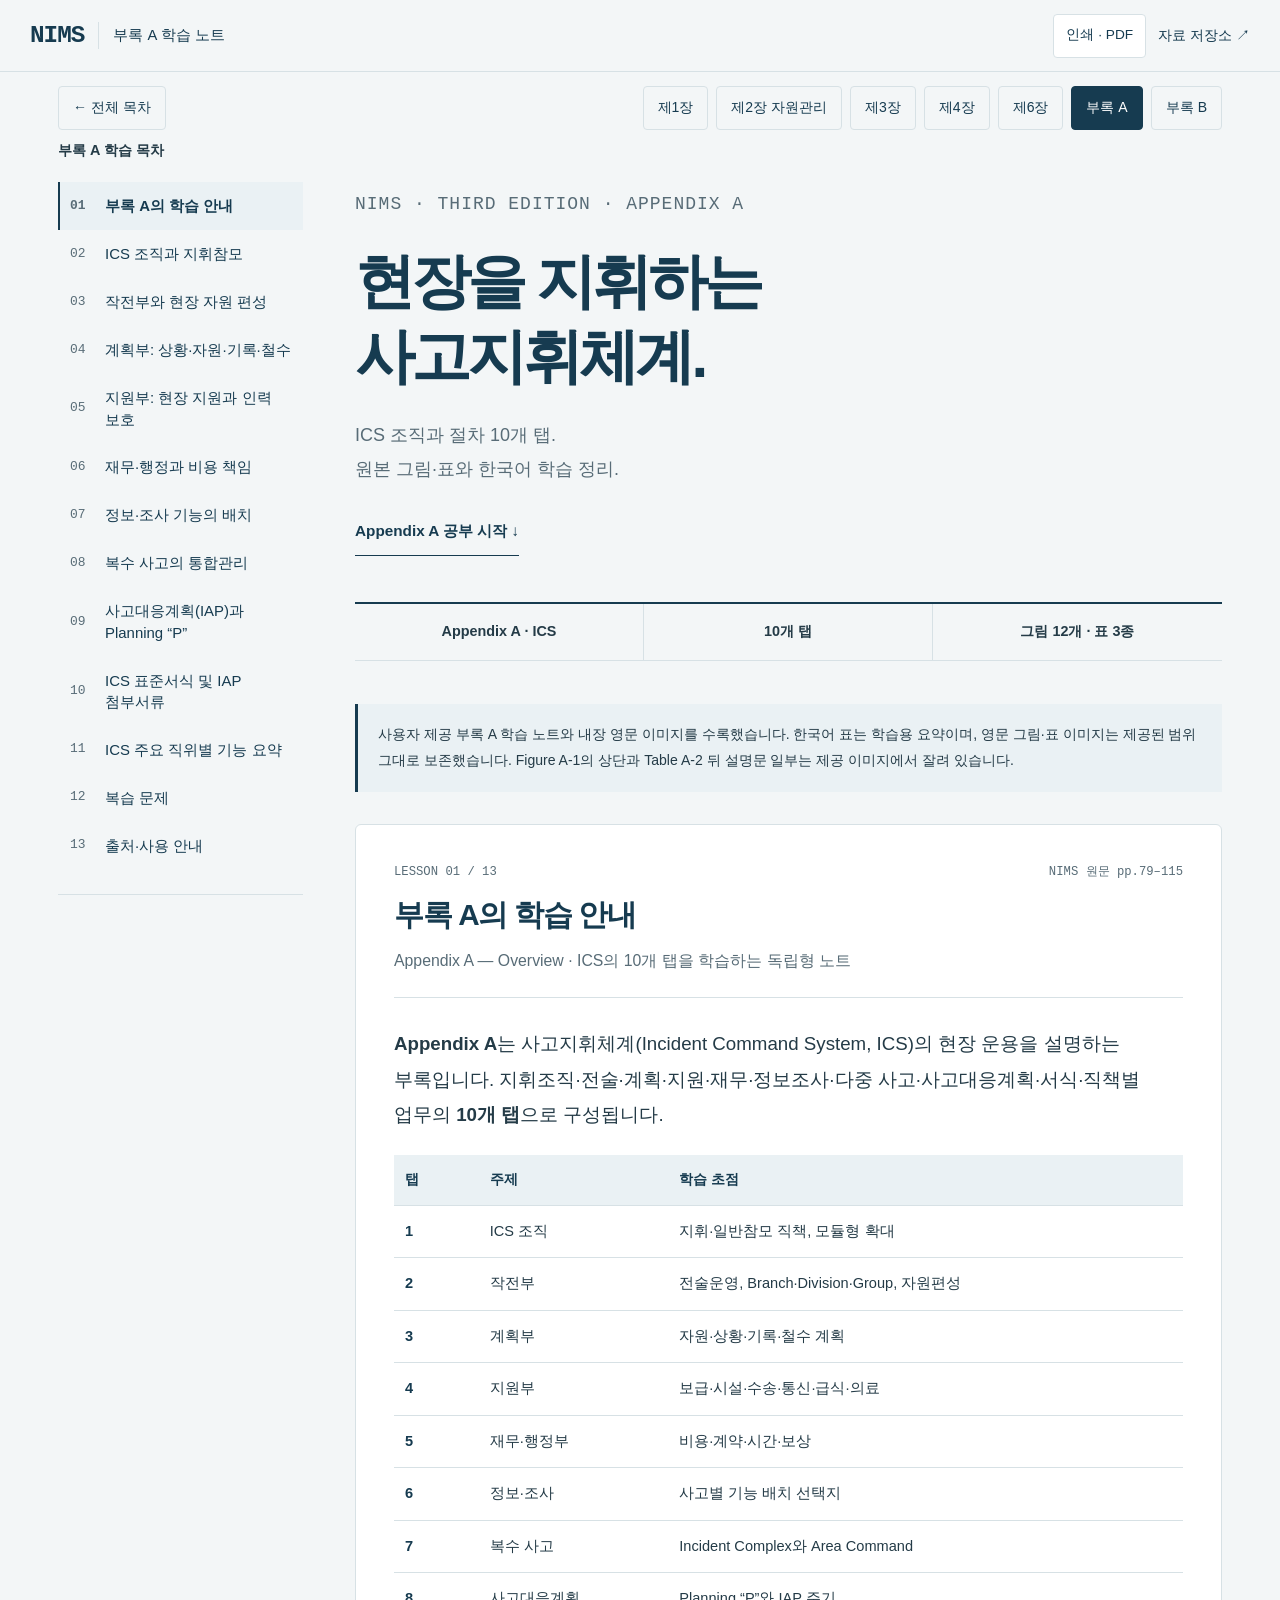
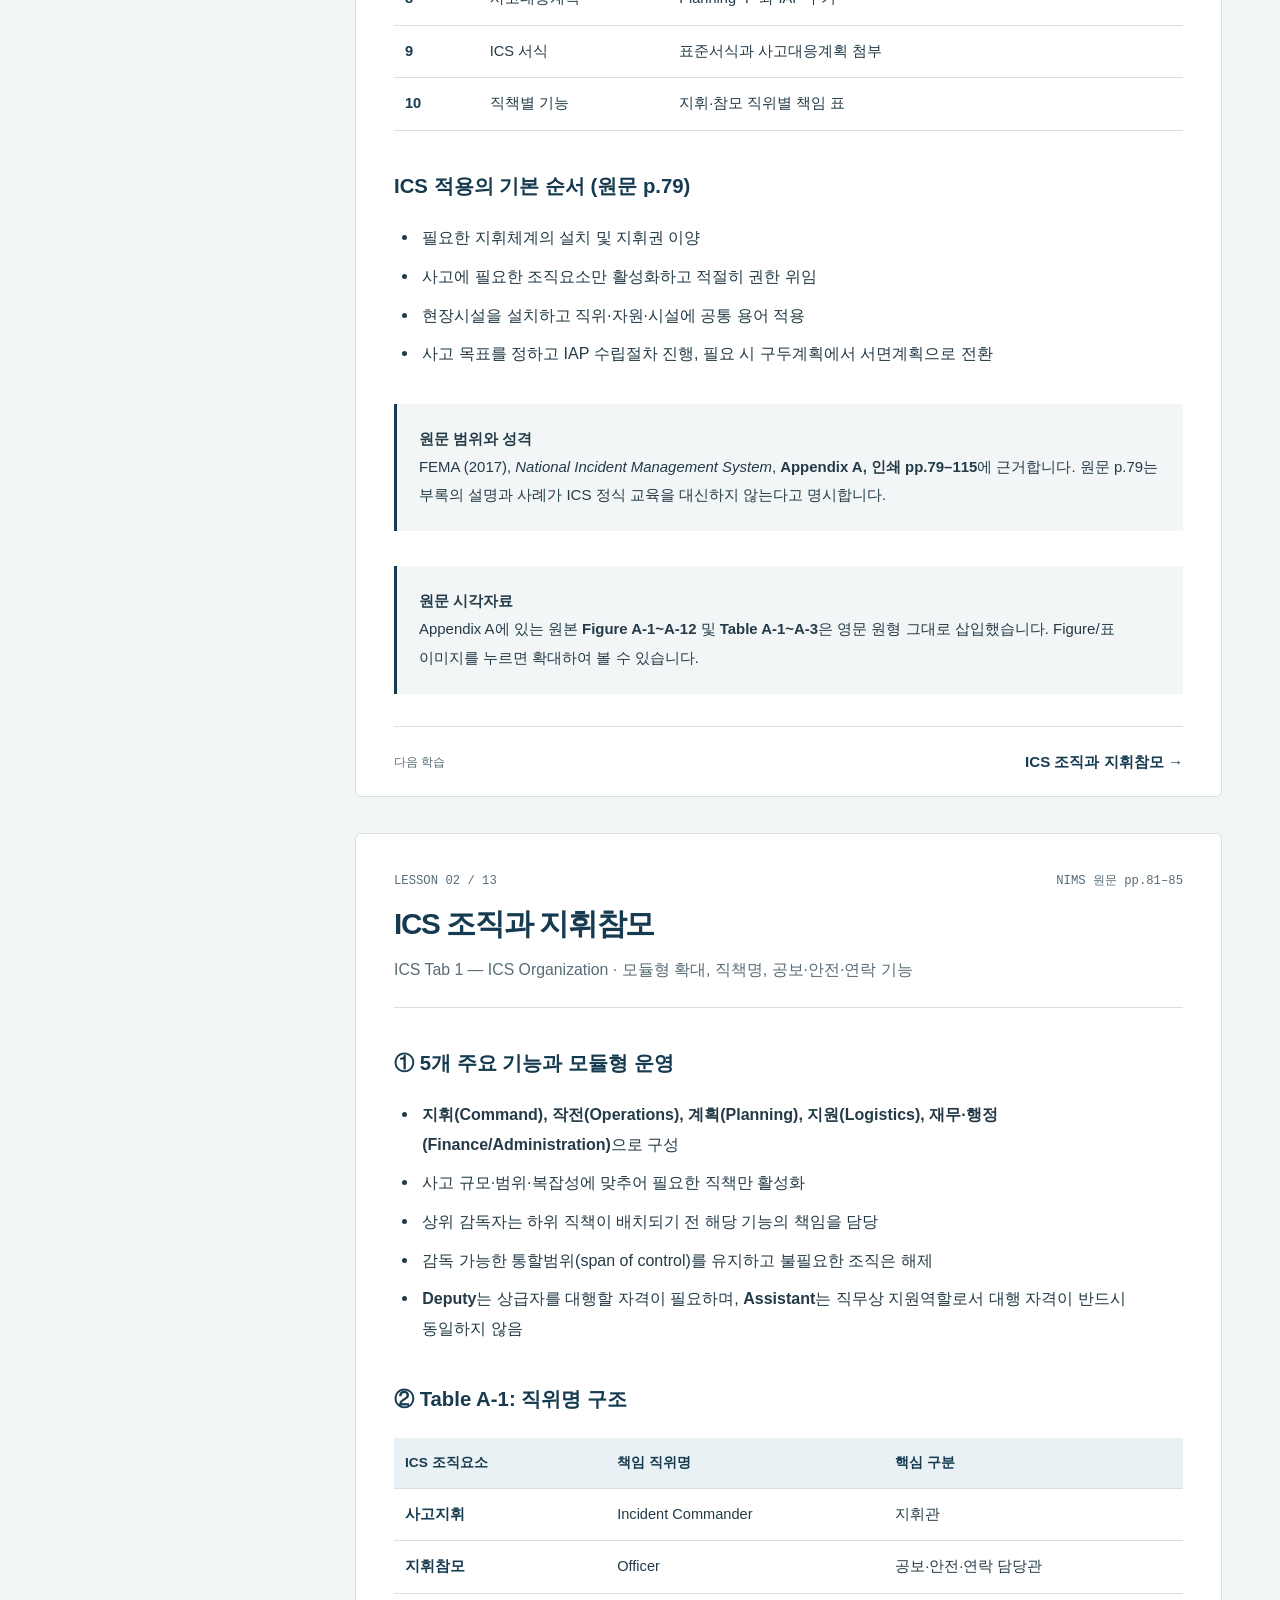
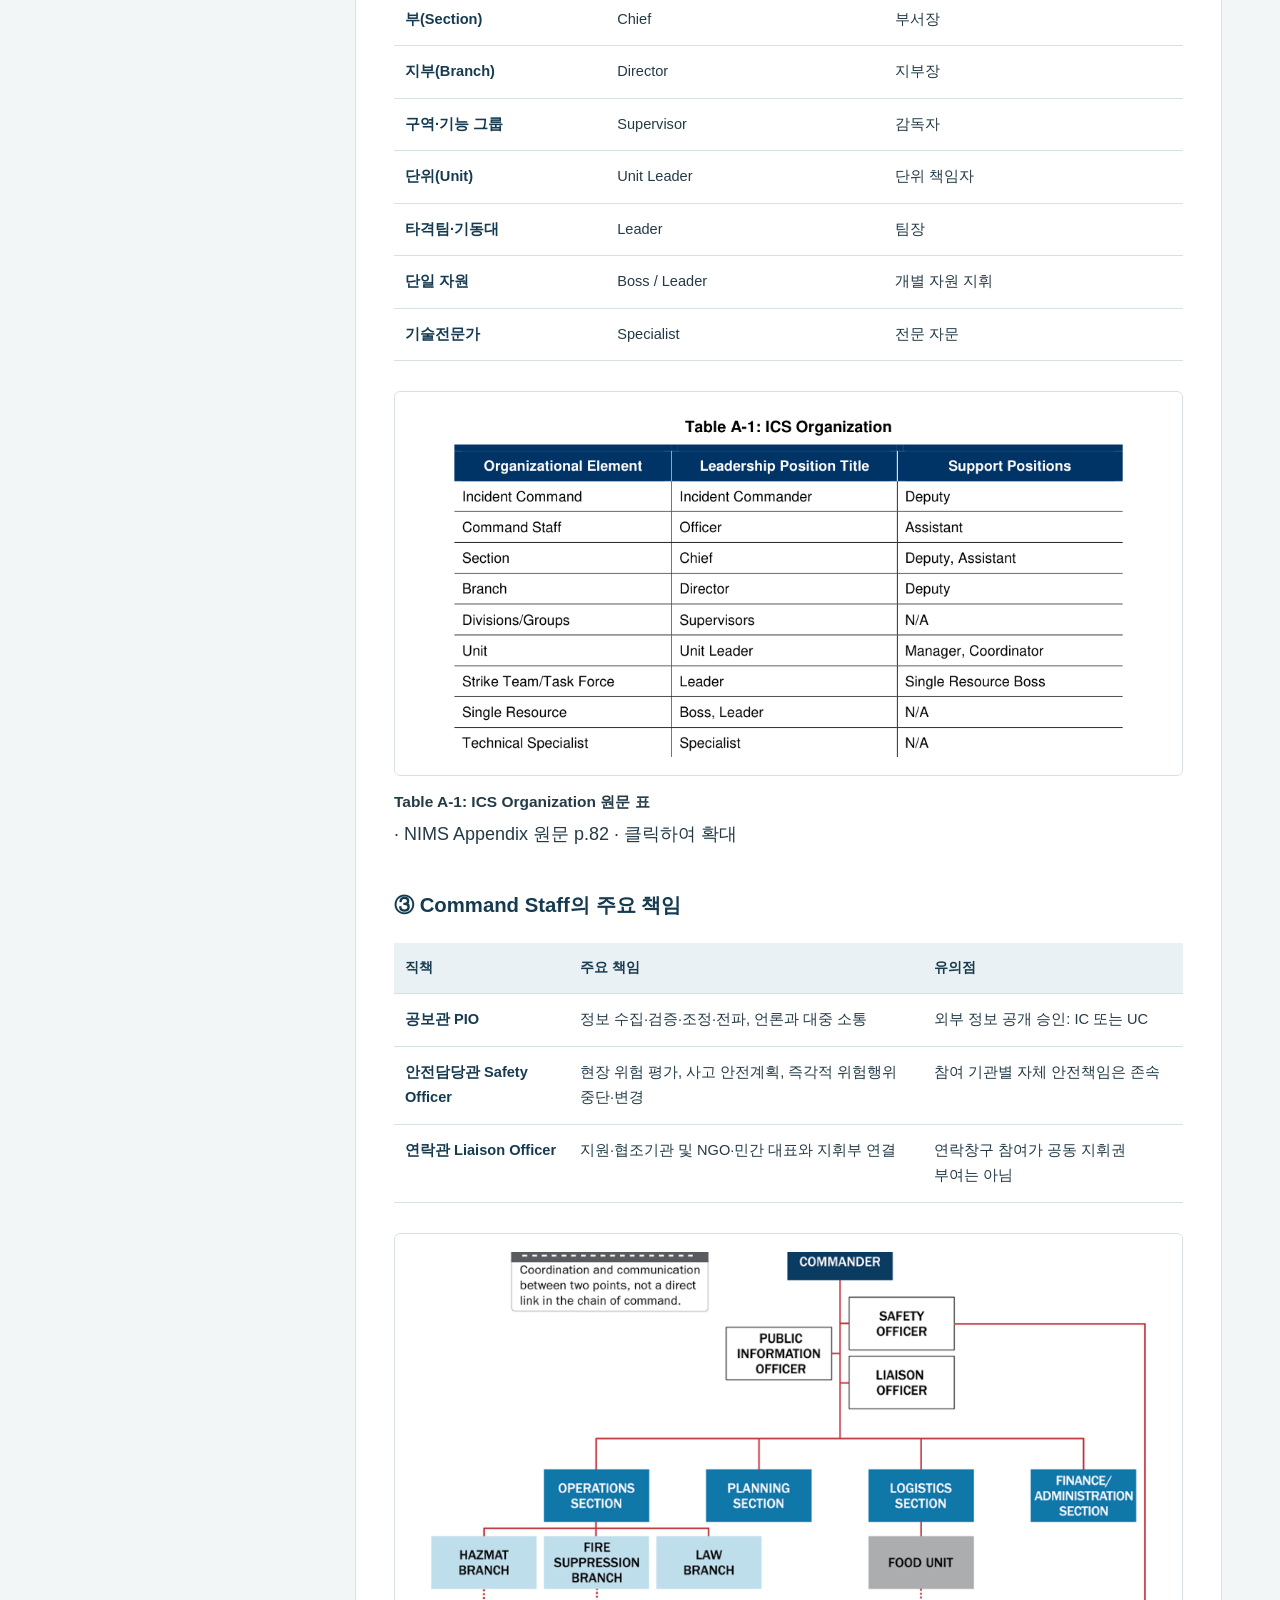
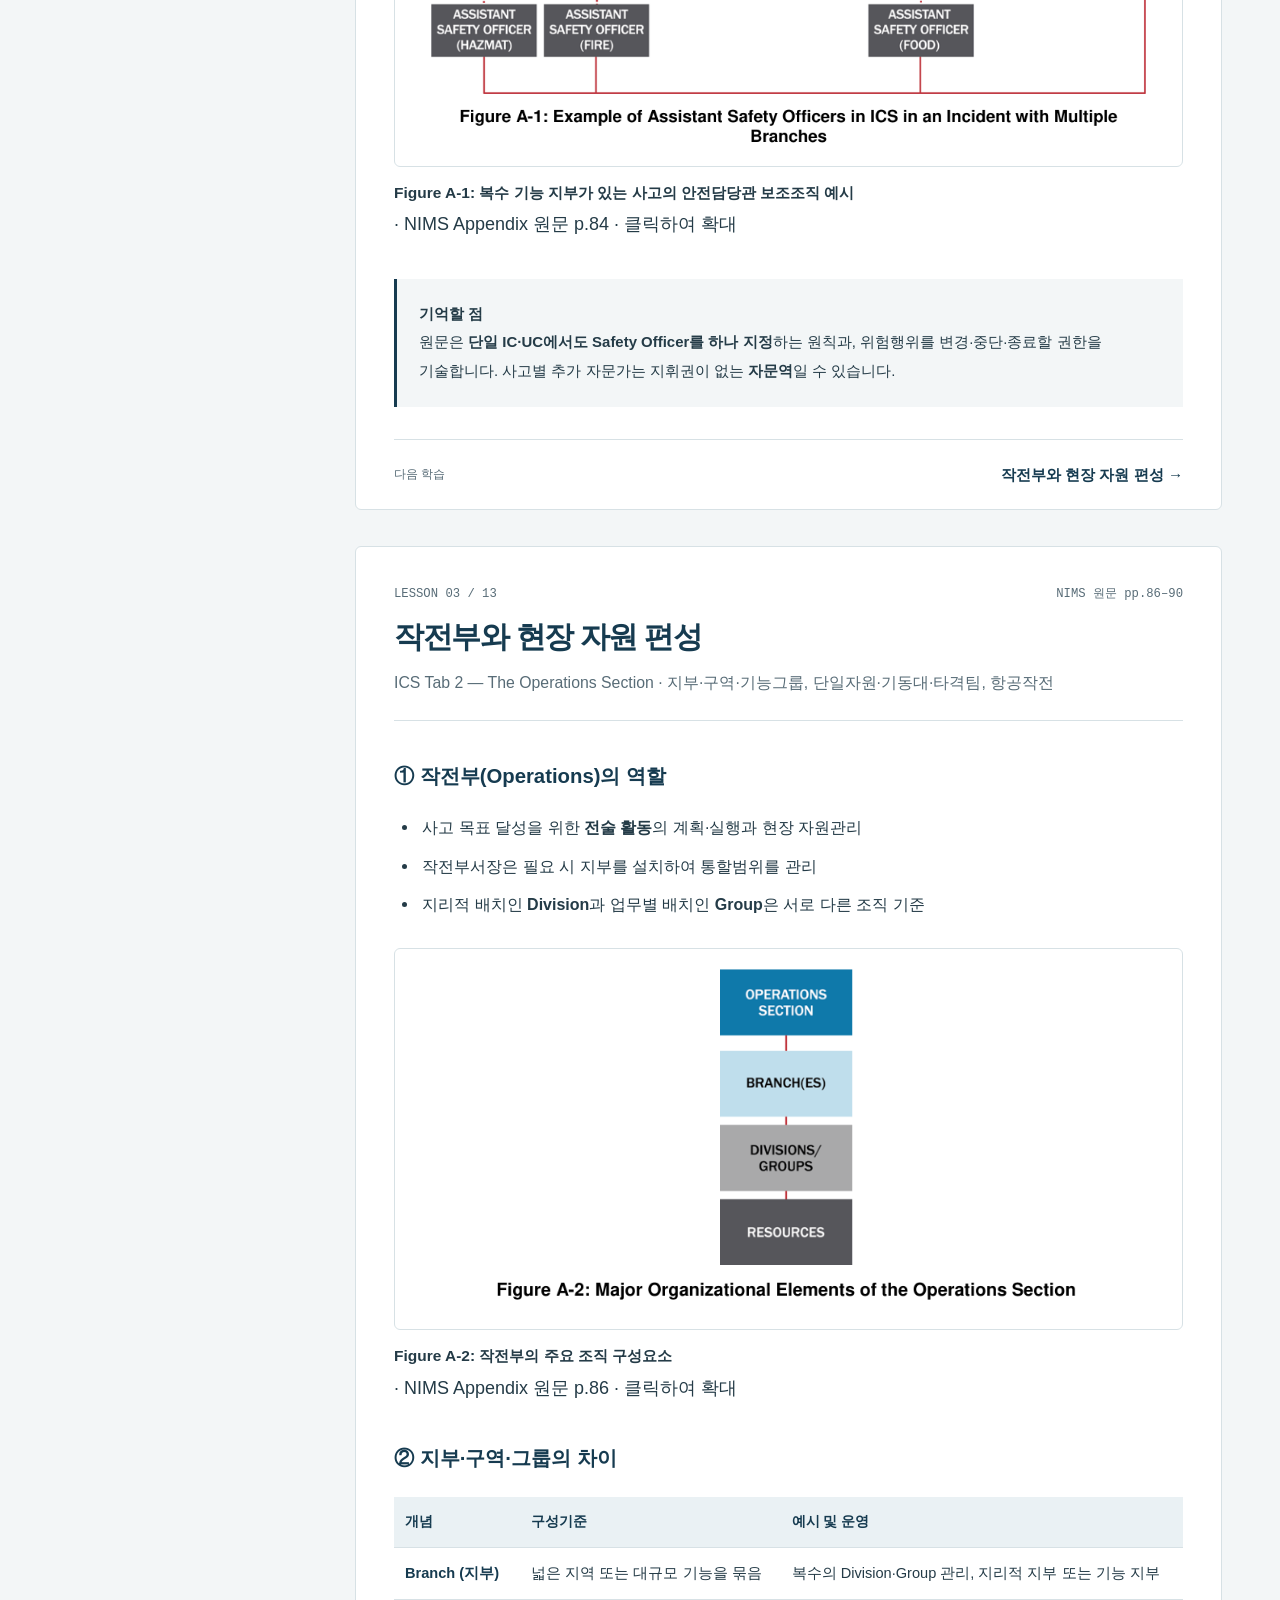
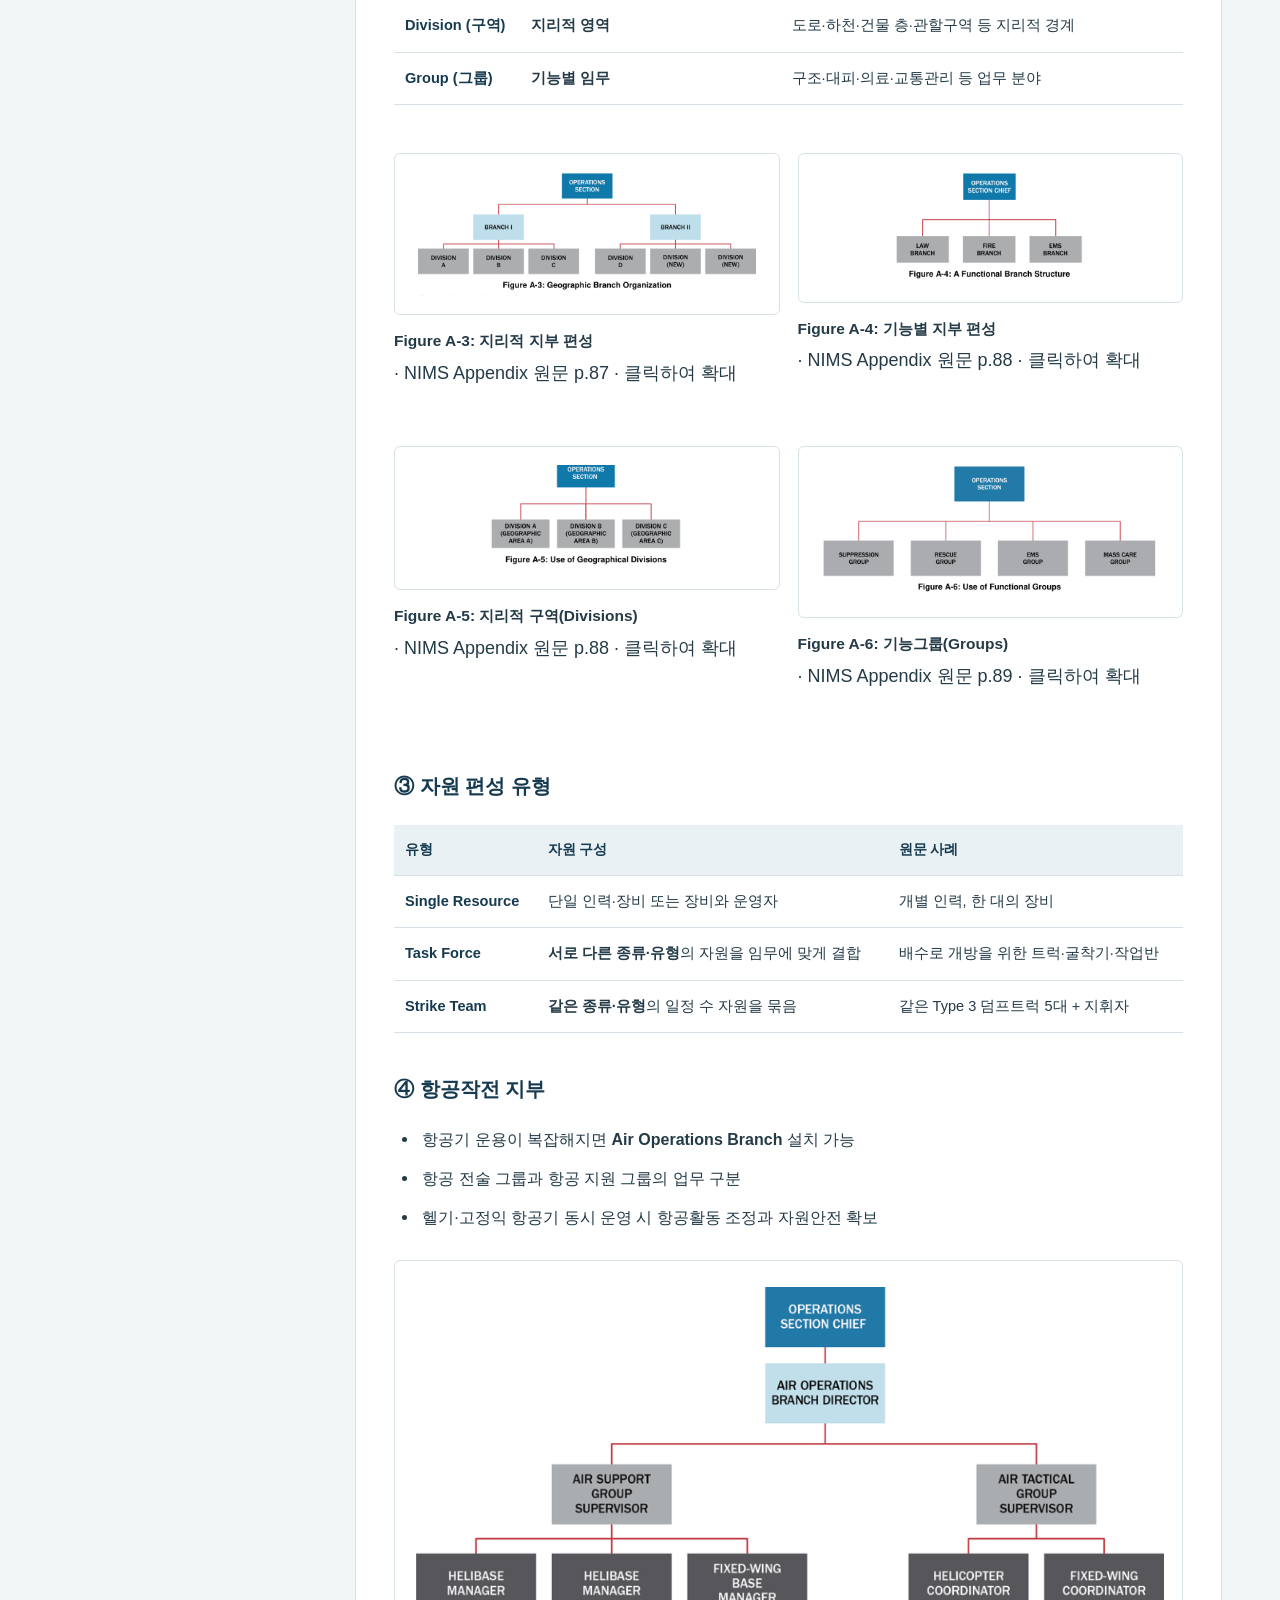
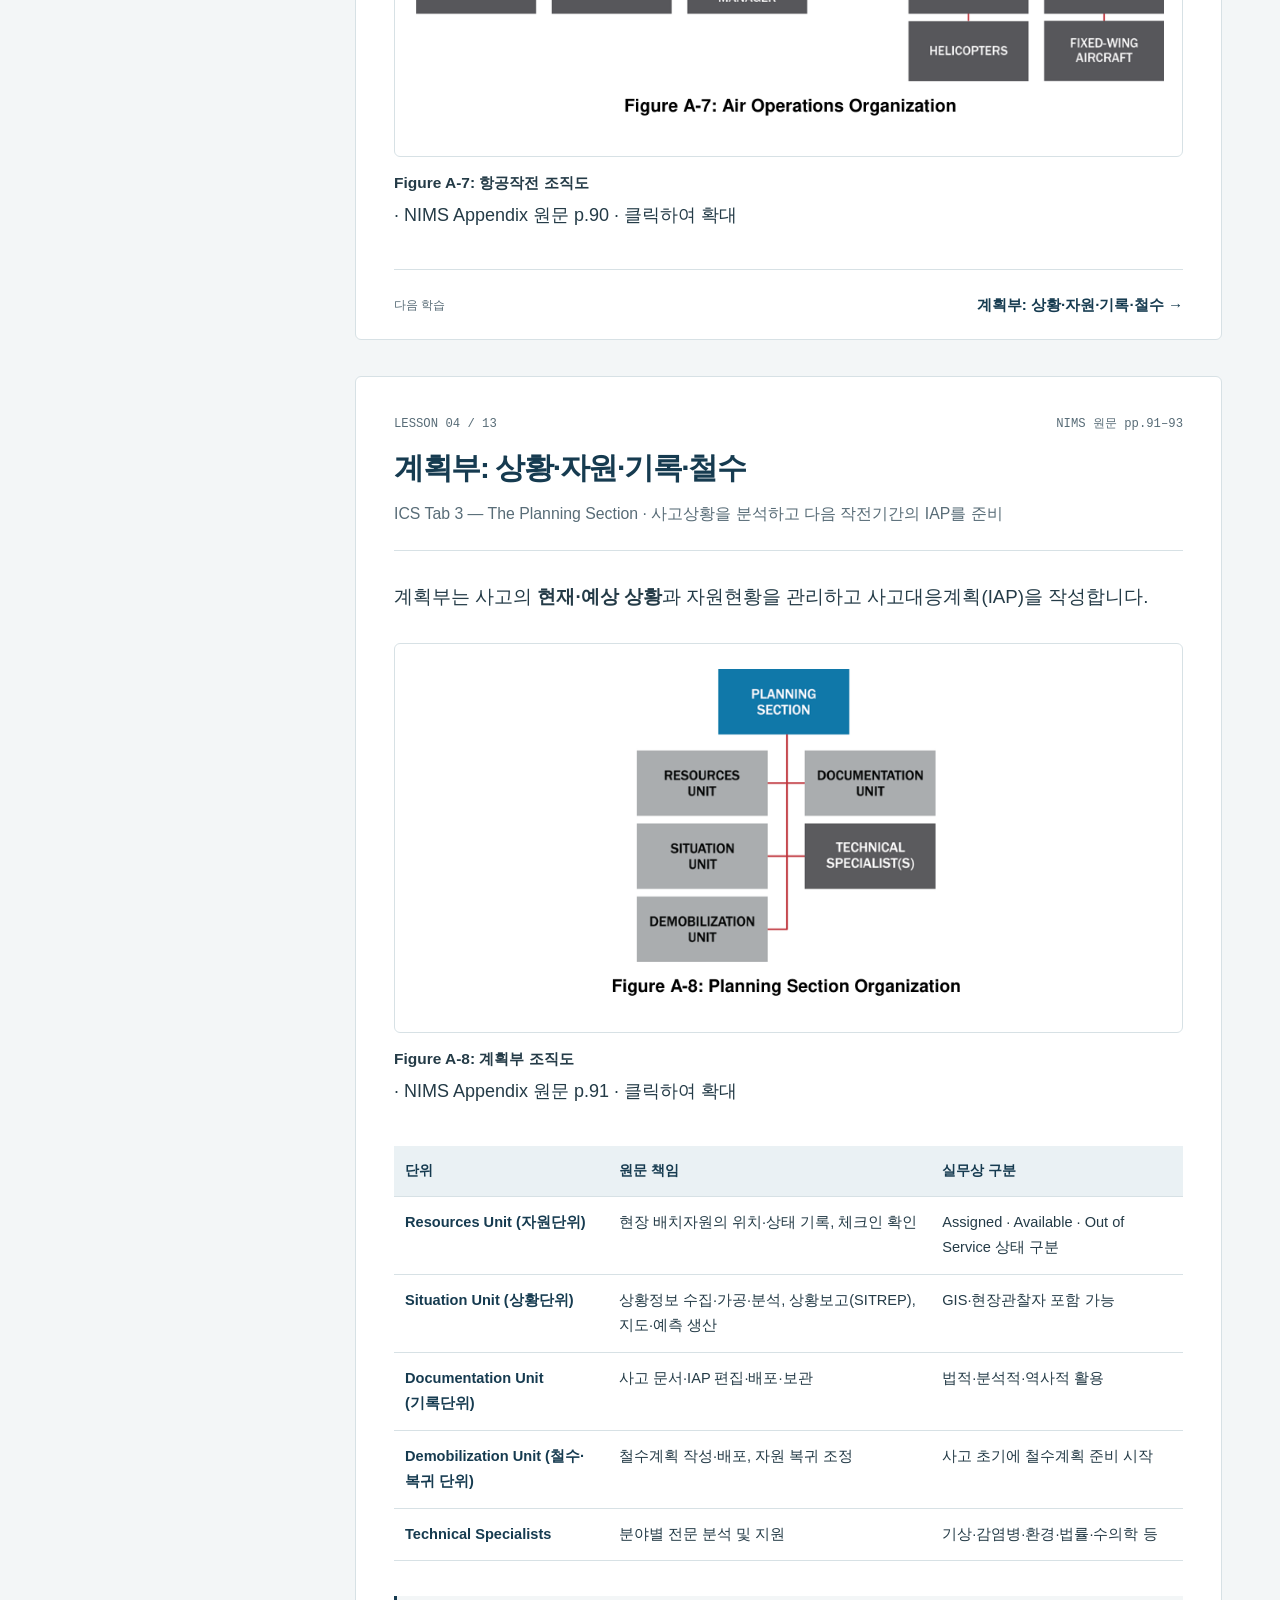
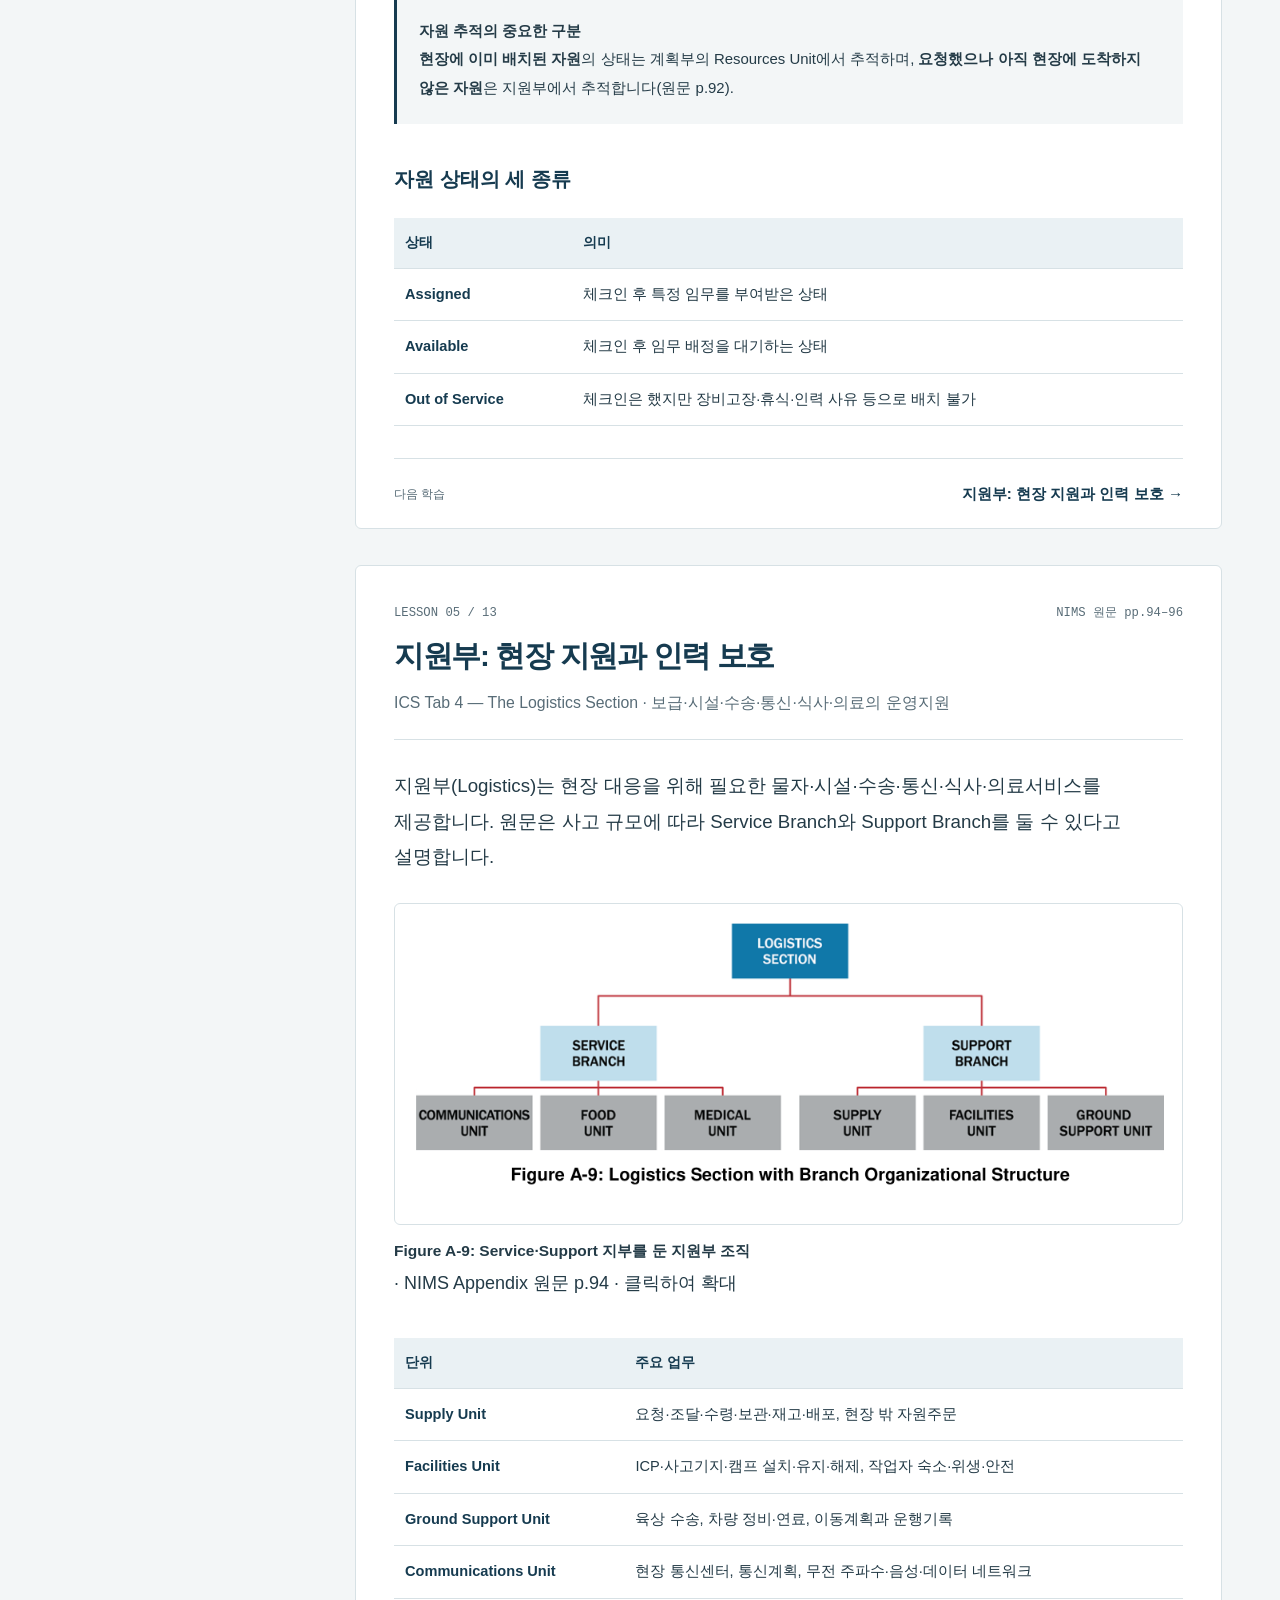
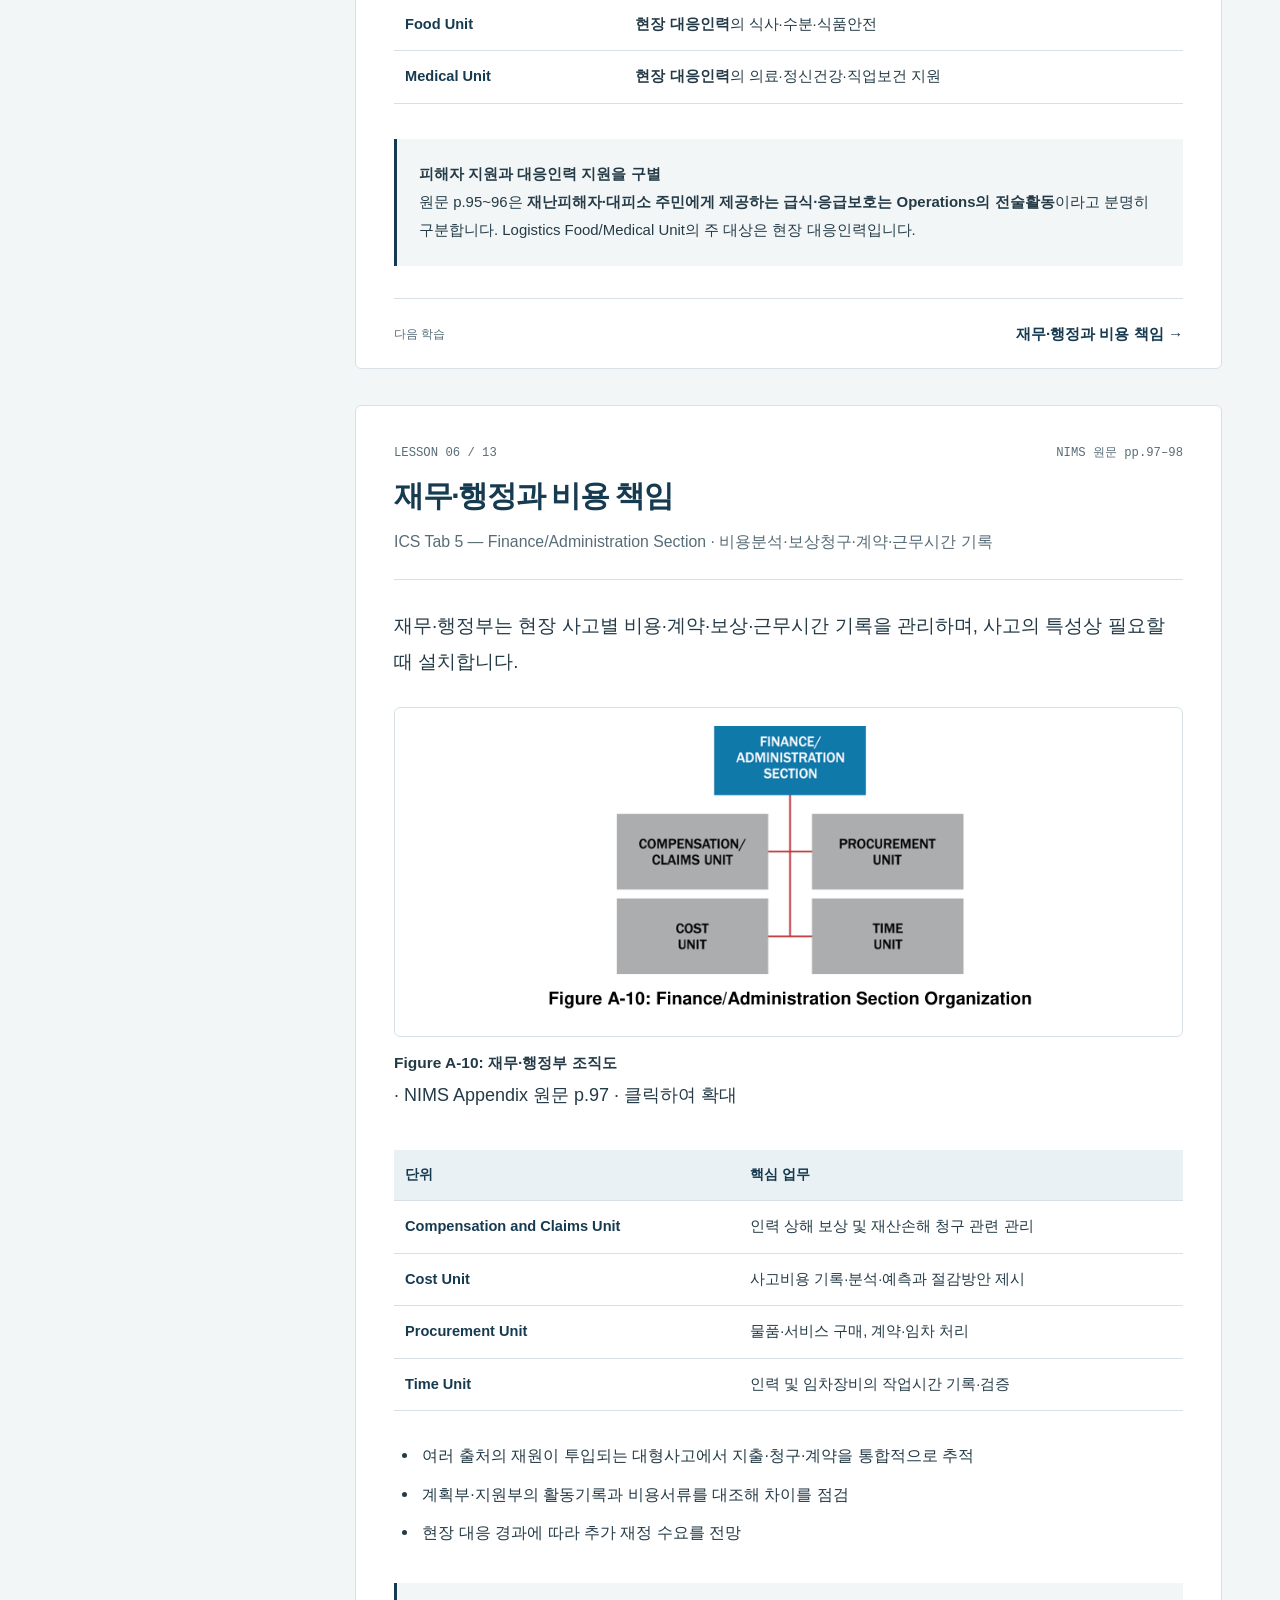
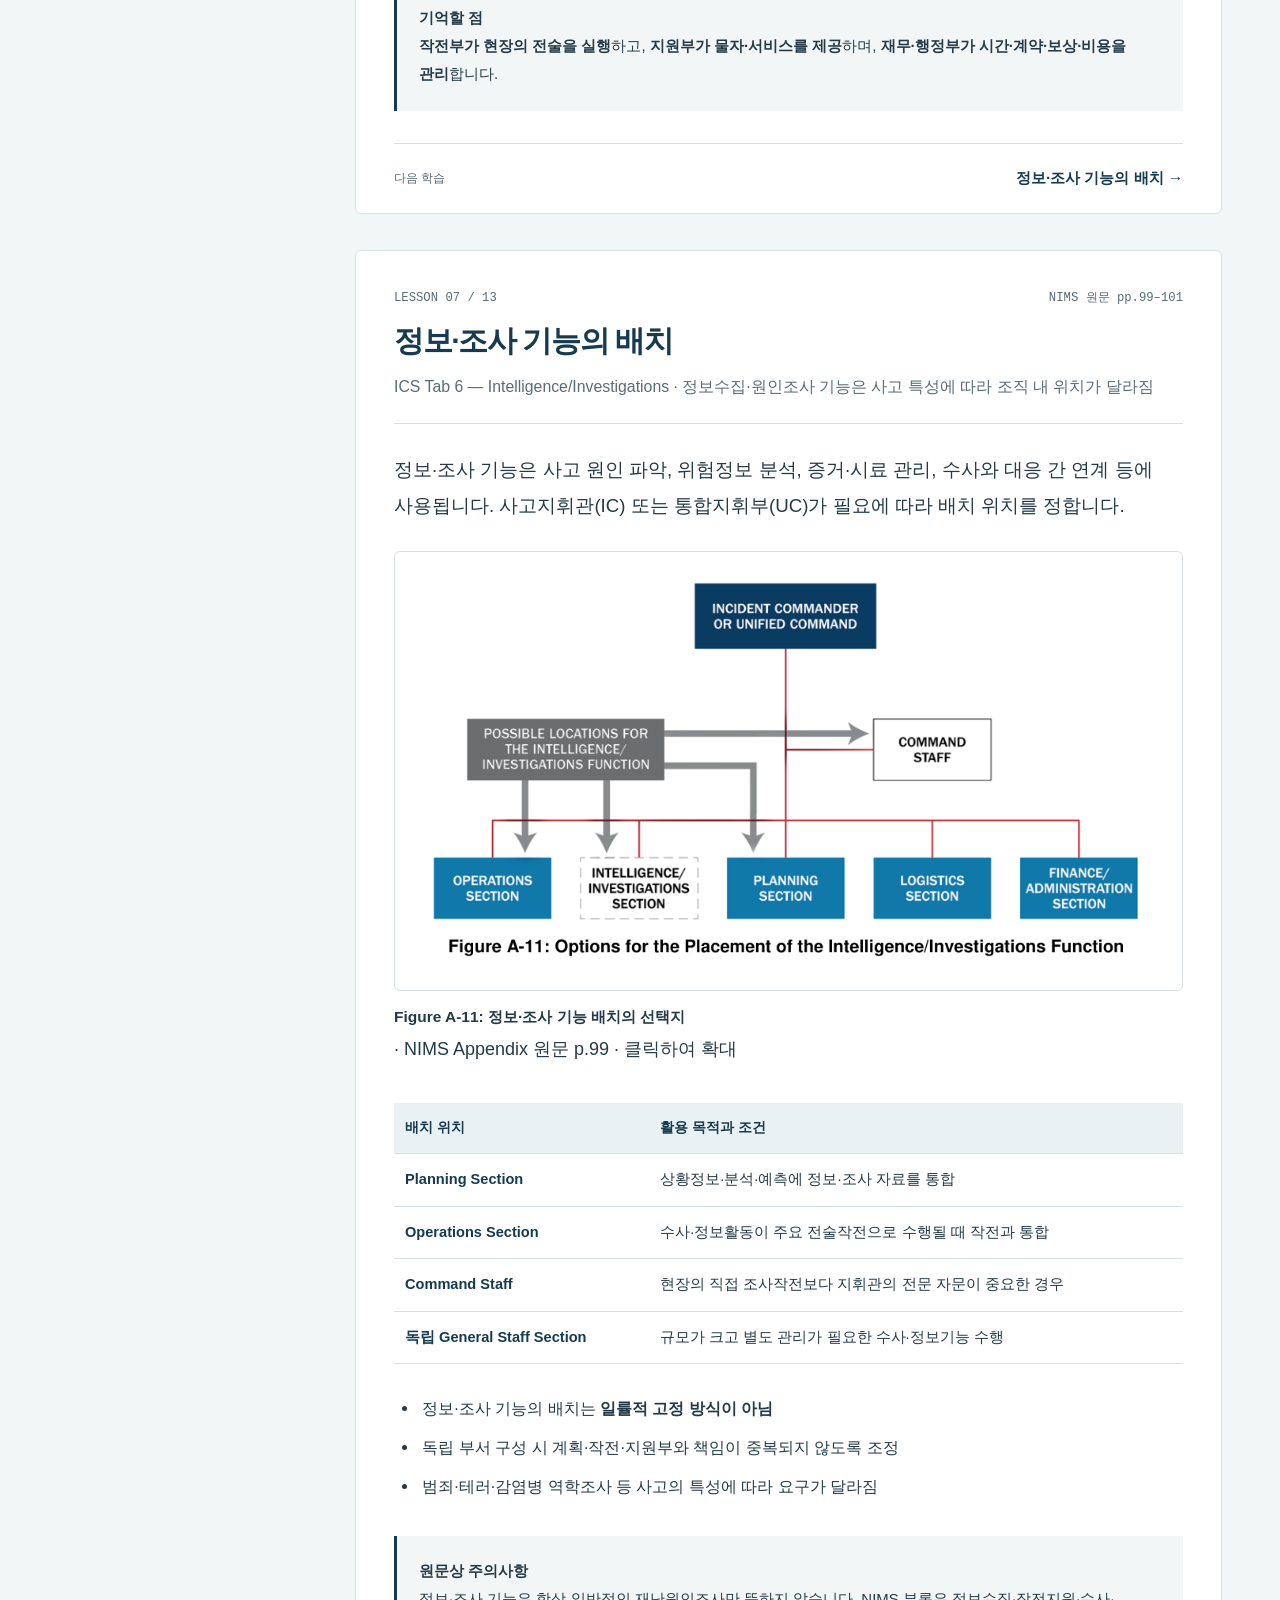
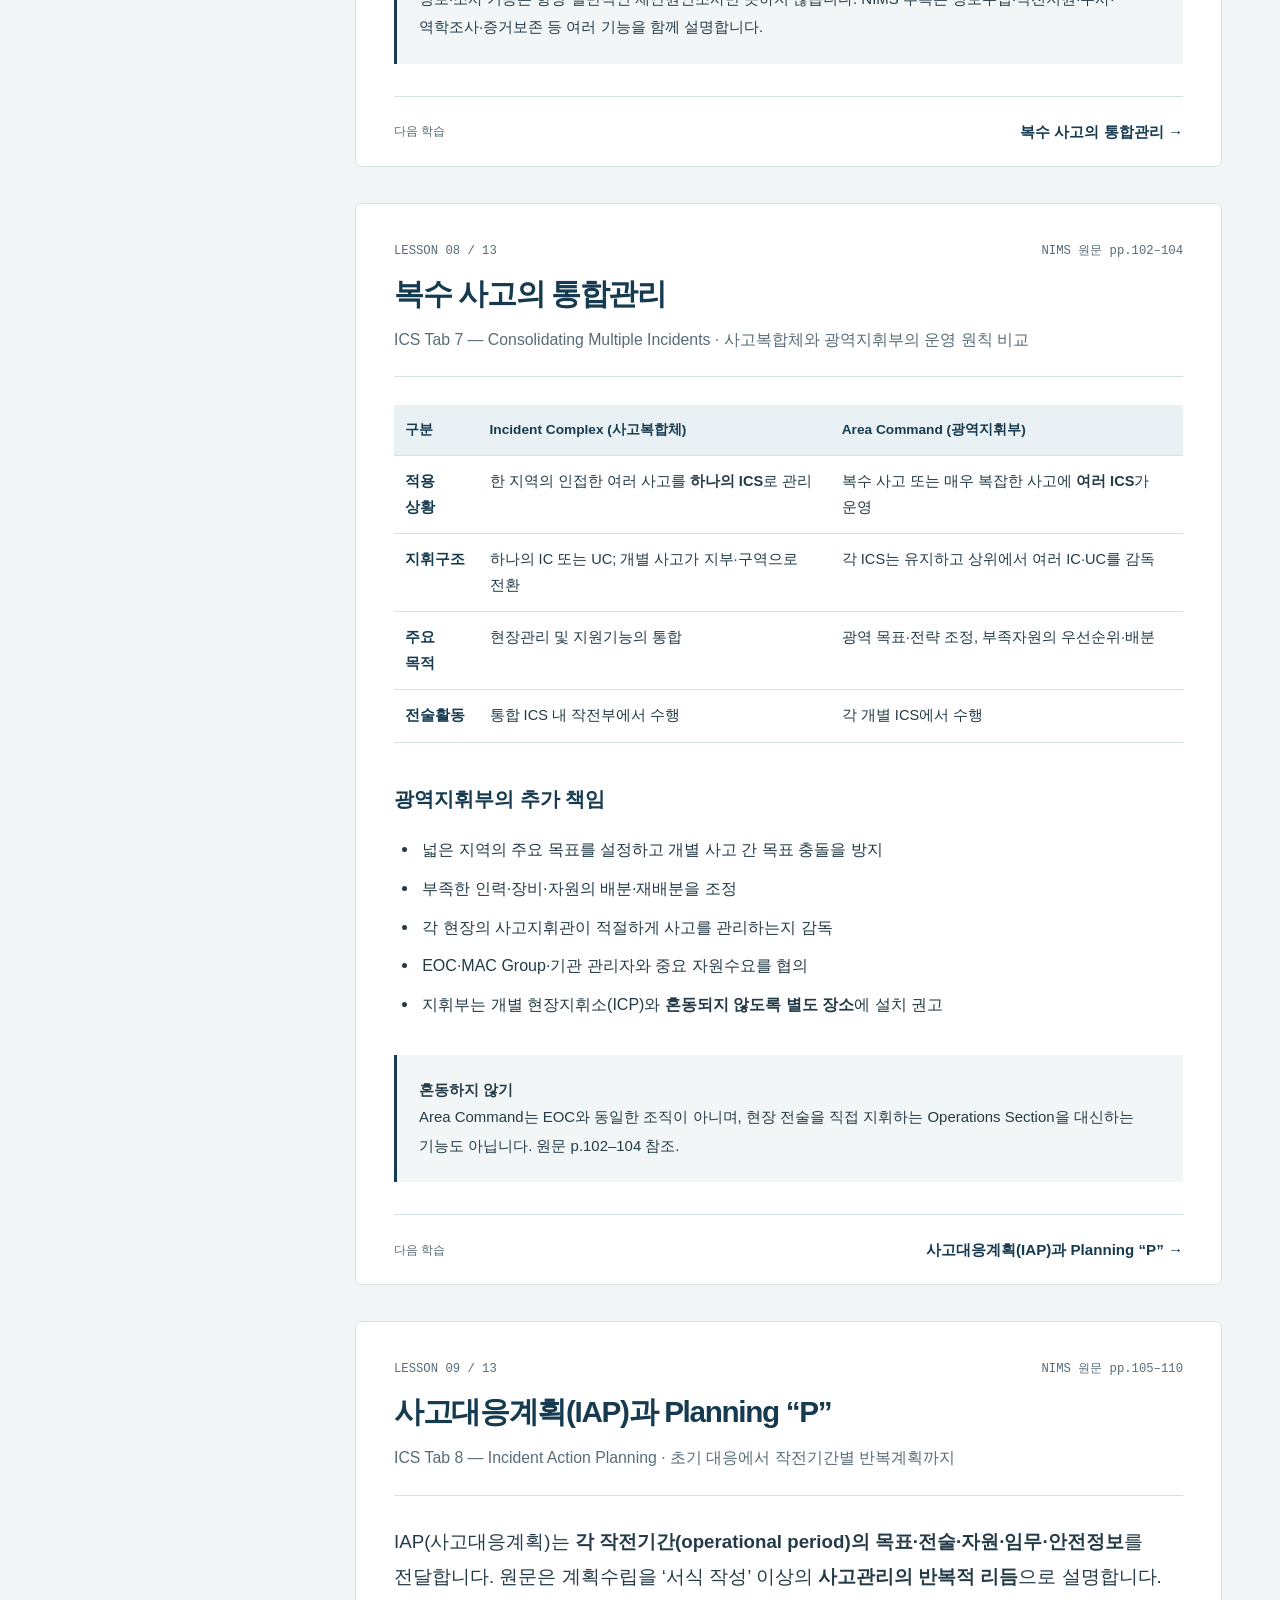
==== commit 0d5b8cbd: "Add NIMS Chapter II resource management study notes" ====
--- a/appendices/a/index.html
+++ b/appendices/a/index.html
@@ -1,4 +1,4 @@
 <!doctype html>
 <html lang="ko"><head><meta charset="utf-8"><meta name="viewport" content="width=device-width, initial-scale=1"><meta name="version" content="2.3.0"><meta name="description" content="NIMS 부록 A 사고지휘체계(ICS): 한국어 학습 노트와 제공 영문 그림·표를 함께 읽습니다."><title>부록 A 사고지휘체계(ICS) | 현장지휘체계 학습 노트</title><link rel="stylesheet" href="../../styles.css"><link rel="stylesheet" href="../../book.css"><link rel="stylesheet" href="../../appendices.css"><script defer src="../../app.js"></script></head>
 <body class="appendix-page" id="top"><a class="skip-link" href="#overview">본문으로 이동</a><div class="reading-progress" aria-hidden="true"><span></span></div><header class="site-header"><a class="brand" href="../../index.html"><strong>NIMS</strong><span>부록 A 학습 노트</span></a><div class="header-actions"><button class="mini-button" id="print-page" type="button">인쇄 · PDF</button><a class="repository-link" href="https://github.com/dorobo99-prog/nims-chapter3-study">자료 저장소 ↗</a></div></header>
-<nav class="book-nav" aria-label="교재 전체 탐색"><a href="../../index.html">← 전체 목차</a><a href="../../chapters/01/">제1장</a><a href="../../chapters/03/">제3장</a><a href="../../chapters/04/">제4장</a><a href="../../chapters/06/">제6장</a><a href="../a/" aria-current="page">부록 A</a><a href="../b/">부록 B</a></nav><div class="layout"><aside class="desktop-toc"><nav aria-label="부록 A 학습 목차"><p class="toc-label">부록 A 학습 목차</p><ol><li><a href="#overview" data-chapter="overview"><span>01</span>부록 A의 학습 안내</a></li><li><a href="#a1" data-chapter="a1"><span>02</span>ICS 조직과 지휘참모</a></li><li><a href="#a2" data-chapter="a2"><span>03</span>작전부와 현장 자원 편성</a></li><li><a href="#a3" data-chapter="a3"><span>04</span>계획부: 상황·자원·기록·철수</a></li><li><a href="#a4" data-chapter="a4"><span>05</span>지원부: 현장 지원과 인력 보호</a></li><li><a href="#a5" data-chapter="a5"><span>06</span>재무·행정과 비용 책임</a></li><li><a href="#a6" data-chapter="a6"><span>07</span>정보·조사 기능의 배치</a></li><li><a href="#a7" data-chapter="a7"><span>08</span>복수 사고의 통합관리</a></li><li><a href="#a8" data-chapter="a8"><span>09</span>사고대응계획(IAP)과 Planning “P”</a></li><li><a href="#a9" data-chapter="a9"><span>10</span>ICS 표준서식 및 IAP 첨부서류</a></li><li><a href="#a10" data-chapter="a10"><span>11</span>ICS 주요 직위별 기능 요약</a></li><li><a href="#quiz" data-chapter="quiz"><span>12</span>복습 문제</a></li><li><a href="#sources" data-chapter="sources"><span>13</span>출처·사용 안내</a></li></ol></nav><p class="toc-note">제공 학습 노트·영문 이미지<br>NIMS 인쇄 pp.79–115<br>17개 PNG 보존</p></aside><div class="content-column"><header class="hero"><p class="hero-subject">NIMS · THIRD EDITION · APPENDIX A</p><h1>현장을 지휘하는<br>사고지휘체계.</h1><p>ICS 조직과 절차 10개 탭.<br>원본 그림·표와 한국어 학습 정리.</p><a class="start-link" href="#overview">Appendix A 공부 시작 ↓</a></header><details class="mobile-toc"><summary><span>목차</span><strong id="current-chapter">부록 A의 학습 안내</strong></summary><nav aria-label="부록 A 모바일 목차"><p class="toc-label">부록 A 학습 목차</p><ol><li><a href="#overview" data-chapter="overview"><span>01</span>부록 A의 학습 안내</a></li><li><a href="#a1" data-chapter="a1"><span>02</span>ICS 조직과 지휘참모</a></li><li><a href="#a2" data-chapter="a2"><span>03</span>작전부와 현장 자원 편성</a></li><li><a href="#a3" data-chapter="a3"><span>04</span>계획부: 상황·자원·기록·철수</a></li><li><a href="#a4" data-chapter="a4"><span>05</span>지원부: 현장 지원과 인력 보호</a></li><li><a href="#a5" data-chapter="a5"><span>06</span>재무·행정과 비용 책임</a></li><li><a href="#a6" data-chapter="a6"><span>07</span>정보·조사 기능의 배치</a></li><li><a href="#a7" data-chapter="a7"><span>08</span>복수 사고의 통합관리</a></li><li><a href="#a8" data-chapter="a8"><span>09</span>사고대응계획(IAP)과 Planning “P”</a></li><li><a href="#a9" data-chapter="a9"><span>10</span>ICS 표준서식 및 IAP 첨부서류</a></li><li><a href="#a10" data-chapter="a10"><span>11</span>ICS 주요 직위별 기능 요약</a></li><li><a href="#quiz" data-chapter="quiz"><span>12</span>복습 문제</a></li><li><a href="#sources" data-chapter="sources"><span>13</span>출처·사용 안내</a></li></ol></nav></details><div class="responsibility-strip"><span>Appendix A · ICS</span><span>10개 탭</span><span>그림 12개 · 표 3종</span></div><aside class="source-boundary" aria-label="제공 자료 안내"><p>사용자 제공 부록 A 학습 노트와 내장 영문 이미지를 수록했습니다. 한국어 표는 학습용 요약이며, 영문 그림·표 이미지는 제공된 범위 그대로 보존했습니다. Figure A-1의 상단과 Table A-2 뒤 설명문 일부는 제공 이미지에서 잘려 있습니다.</p></aside><main><section class="chapter" id="overview" aria-labelledby="h-overview"><div class="chapter-header"><div class="chapter-meta"><span>LESSON 01 / 13</span><span>NIMS 원문 pp.79–115</span></div><h2 id="h-overview">부록 A의 학습 안내</h2><p>Appendix A — Overview · ICS의 10개 탭을 학습하는 독립형 노트</p></div><div class="chapter-body"><p><strong>Appendix A</strong>는 사고지휘체계(Incident Command System, ICS)의 현장 운용을 설명하는 부록입니다. 지휘조직·전술·계획·지원·재무·정보조사·다중 사고·사고대응계획·서식·직책별 업무의 <strong>10개 탭</strong>으로 구성됩니다.</p><div class="table-scroll"><table class="study-table"><thead><tr><th>탭</th><th>주제</th><th>학습 초점</th></tr></thead><tbody><tr><td data-label="탭"><div class="cell-value">1</div></td><td data-label="주제"><div class="cell-value">ICS 조직</div></td><td data-label="학습 초점"><div class="cell-value">지휘·일반참모 직책, 모듈형 확대</div></td></tr><tr><td data-label="탭"><div class="cell-value">2</div></td><td data-label="주제"><div class="cell-value">작전부</div></td><td data-label="학습 초점"><div class="cell-value">전술운영, Branch·Division·Group, 자원편성</div></td></tr><tr><td data-label="탭"><div class="cell-value">3</div></td><td data-label="주제"><div class="cell-value">계획부</div></td><td data-label="학습 초점"><div class="cell-value">자원·상황·기록·철수 계획</div></td></tr><tr><td data-label="탭"><div class="cell-value">4</div></td><td data-label="주제"><div class="cell-value">지원부</div></td><td data-label="학습 초점"><div class="cell-value">보급·시설·수송·통신·급식·의료</div></td></tr><tr><td data-label="탭"><div class="cell-value">5</div></td><td data-label="주제"><div class="cell-value">재무·행정부</div></td><td data-label="학습 초점"><div class="cell-value">비용·계약·시간·보상</div></td></tr><tr><td data-label="탭"><div class="cell-value">6</div></td><td data-label="주제"><div class="cell-value">정보·조사</div></td><td data-label="학습 초점"><div class="cell-value">사고별 기능 배치 선택지</div></td></tr><tr><td data-label="탭"><div class="cell-value">7</div></td><td data-label="주제"><div class="cell-value">복수 사고</div></td><td data-label="학습 초점"><div class="cell-value">Incident Complex와 Area Command</div></td></tr><tr><td data-label="탭"><div class="cell-value">8</div></td><td data-label="주제"><div class="cell-value">사고대응계획</div></td><td data-label="학습 초점"><div class="cell-value">Planning “P”와 IAP 주기</div></td></tr><tr><td data-label="탭"><div class="cell-value">9</div></td><td data-label="주제"><div class="cell-value">ICS 서식</div></td><td data-label="학습 초점"><div class="cell-value">표준서식과 사고대응계획 첨부</div></td></tr><tr><td data-label="탭"><div class="cell-value">10</div></td><td data-label="주제"><div class="cell-value">직책별 기능</div></td><td data-label="학습 초점"><div class="cell-value">지휘·참모 직위별 책임 표</div></td></tr></tbody></table></div><h3>ICS 적용의 기본 순서 (원문 p.79)</h3><ul class="bullets"><li>필요한 지휘체계의 설치 및 지휘권 이양</li><li>사고에 필요한 조직요소만 활성화하고 적절히 권한 위임</li><li>현장시설을 설치하고 직위·자원·시설에 공통 용어 적용</li><li>사고 목표를 정하고 IAP 수립절차 진행, 필요 시 구두계획에서 서면계획으로 전환</li></ul><div class="evidence-note"><strong>원문 범위와 성격</strong><p>FEMA (2017), <em>National Incident Management System</em>, <strong>Appendix A, 인쇄 pp.79–115</strong>에 근거합니다. 원문 p.79는 부록의 설명과 사례가 ICS 정식 교육을 대신하지 않는다고 명시합니다.</p></div><div class="evidence-note"><strong>원문 시각자료</strong><p>Appendix A에 있는 원본 <strong>Figure A-1~A-12</strong> 및 <strong>Table A-1~A-3</strong>은 영문 원형 그대로 삽입했습니다. Figure/표 이미지를 누르면 확대하여 볼 수 있습니다.</p></div></div><a class="next-chapter" href="#a1"><span>다음 학습</span><strong>ICS 조직과 지휘참모 →</strong></a></section><section class="chapter" id="a1" aria-labelledby="h-a1"><div class="chapter-header"><div class="chapter-meta"><span>LESSON 02 / 13</span><span>NIMS 원문 pp.81–85</span></div><h2 id="h-a1">ICS 조직과 지휘참모</h2><p>ICS Tab 1 — ICS Organization · 모듈형 확대, 직책명, 공보·안전·연락 기능</p></div><div class="chapter-body"><h3>① 5개 주요 기능과 모듈형 운영</h3><ul class="bullets"><li><strong>지휘(Command), 작전(Operations), 계획(Planning), 지원(Logistics), 재무·행정(Finance/Administration)</strong>으로 구성</li><li>사고 규모·범위·복잡성에 맞추어 필요한 직책만 활성화</li><li>상위 감독자는 하위 직책이 배치되기 전 해당 기능의 책임을 담당</li><li>감독 가능한 통할범위(span of control)를 유지하고 불필요한 조직은 해제</li><li><strong>Deputy</strong>는 상급자를 대행할 자격이 필요하며, <strong>Assistant</strong>는 직무상 지원역할로서 대행 자격이 반드시 동일하지 않음</li></ul><h3>② Table A-1: 직위명 구조</h3><div class="table-scroll"><table class="study-table"><thead><tr><th>ICS 조직요소</th><th>책임 직위명</th><th>핵심 구분</th></tr></thead><tbody><tr><td data-label="ICS 조직요소"><div class="cell-value">사고지휘</div></td><td data-label="책임 직위명"><div class="cell-value">Incident Commander</div></td><td data-label="핵심 구분"><div class="cell-value">지휘관</div></td></tr><tr><td data-label="ICS 조직요소"><div class="cell-value">지휘참모</div></td><td data-label="책임 직위명"><div class="cell-value">Officer</div></td><td data-label="핵심 구분"><div class="cell-value">공보·안전·연락 담당관</div></td></tr><tr><td data-label="ICS 조직요소"><div class="cell-value">부(Section)</div></td><td data-label="책임 직위명"><div class="cell-value">Chief</div></td><td data-label="핵심 구분"><div class="cell-value">부서장</div></td></tr><tr><td data-label="ICS 조직요소"><div class="cell-value">지부(Branch)</div></td><td data-label="책임 직위명"><div class="cell-value">Director</div></td><td data-label="핵심 구분"><div class="cell-value">지부장</div></td></tr><tr><td data-label="ICS 조직요소"><div class="cell-value">구역·기능 그룹</div></td><td data-label="책임 직위명"><div class="cell-value">Supervisor</div></td><td data-label="핵심 구분"><div class="cell-value">감독자</div></td></tr><tr><td data-label="ICS 조직요소"><div class="cell-value">단위(Unit)</div></td><td data-label="책임 직위명"><div class="cell-value">Unit Leader</div></td><td data-label="핵심 구분"><div class="cell-value">단위 책임자</div></td></tr><tr><td data-label="ICS 조직요소"><div class="cell-value">타격팀·기동대</div></td><td data-label="책임 직위명"><div class="cell-value">Leader</div></td><td data-label="핵심 구분"><div class="cell-value">팀장</div></td></tr><tr><td data-label="ICS 조직요소"><div class="cell-value">단일 자원</div></td><td data-label="책임 직위명"><div class="cell-value">Boss / Leader</div></td><td data-label="핵심 구분"><div class="cell-value">개별 자원 지휘</div></td></tr><tr><td data-label="ICS 조직요소"><div class="cell-value">기술전문가</div></td><td data-label="책임 직위명"><div class="cell-value">Specialist</div></td><td data-label="핵심 구분"><div class="cell-value">전문 자문</div></td></tr></tbody></table></div><figure class="source-figure"><a href="images/table-a-01.png" target="_blank" rel="noopener" title="원본 크게 보기" class="figure-open"><img src="images/table-a-01.png" loading="lazy" alt="Table A-1: ICS Organization 원문 표" width="1052" height="486"></a><figcaption><strong>Table A-1: ICS Organization 원문 표</strong> · NIMS Appendix 원문 p.82 · 클릭하여 확대</figcaption></figure><h3>③ Command Staff의 주요 책임</h3><div class="table-scroll"><table class="study-table"><thead><tr><th>직책</th><th>주요 책임</th><th>유의점</th></tr></thead><tbody><tr><td data-label="직책"><div class="cell-value">공보관 PIO</div></td><td data-label="주요 책임"><div class="cell-value">정보 수집·검증·조정·전파, 언론과 대중 소통</div></td><td data-label="유의점"><div class="cell-value">외부 정보 공개 승인: IC 또는 UC</div></td></tr><tr><td data-label="직책"><div class="cell-value">안전담당관 Safety Officer</div></td><td data-label="주요 책임"><div class="cell-value">현장 위험 평가, 사고 안전계획, 즉각적 위험행위 중단·변경</div></td><td data-label="유의점"><div class="cell-value">참여 기관별 자체 안전책임은 존속</div></td></tr><tr><td data-label="직책"><div class="cell-value">연락관 Liaison Officer</div></td><td data-label="주요 책임"><div class="cell-value">지원·협조기관 및 NGO·민간 대표와 지휘부 연결</div></td><td data-label="유의점"><div class="cell-value">연락창구 참여가 공동 지휘권 부여는 아님</div></td></tr></tbody></table></div><figure class="source-figure"><a href="images/figure-a-01.png" target="_blank" rel="noopener" title="원본 크게 보기" class="figure-open"><img src="images/figure-a-01.png" loading="lazy" alt="Figure A-1: 복수 기능 지부가 있는 사고의 안전담당관 보조조직 예시" width="984" height="650"></a><figcaption><strong>Figure A-1: 복수 기능 지부가 있는 사고의 안전담당관 보조조직 예시</strong> · NIMS Appendix 원문 p.84 · 클릭하여 확대</figcaption></figure><div class="evidence-note"><strong>기억할 점</strong><p>원문은 <strong>단일 IC·UC에서도 Safety Officer를 하나 지정</strong>하는 원칙과, 위험행위를 변경·중단·종료할 권한을 기술합니다. 사고별 추가 자문가는 지휘권이 없는 <strong>자문역</strong>일 수 있습니다.</p></div></div><a class="next-chapter" href="#a2"><span>다음 학습</span><strong>작전부와 현장 자원 편성 →</strong></a></section><section class="chapter" id="a2" aria-labelledby="h-a2"><div class="chapter-header"><div class="chapter-meta"><span>LESSON 03 / 13</span><span>NIMS 원문 pp.86–90</span></div><h2 id="h-a2">작전부와 현장 자원 편성</h2><p>ICS Tab 2 — The Operations Section · 지부·구역·기능그룹, 단일자원·기동대·타격팀, 항공작전</p></div><div class="chapter-body"><h3>① 작전부(Operations)의 역할</h3><ul class="bullets"><li>사고 목표 달성을 위한 <strong>전술 활동</strong>의 계획·실행과 현장 자원관리</li><li>작전부서장은 필요 시 지부를 설치하여 통할범위를 관리</li><li>지리적 배치인 <strong>Division</strong>과 업무별 배치인 <strong>Group</strong>은 서로 다른 조직 기준</li></ul><figure class="source-figure"><a href="images/figure-a-02.png" target="_blank" rel="noopener" title="원본 크게 보기" class="figure-open"><img src="images/figure-a-02.png" loading="lazy" alt="Figure A-2: 작전부의 주요 조직 구성요소" width="930" height="426"></a><figcaption><strong>Figure A-2: 작전부의 주요 조직 구성요소</strong> · NIMS Appendix 원문 p.86 · 클릭하여 확대</figcaption></figure><h3>② 지부·구역·그룹의 차이</h3><div class="table-scroll"><table class="study-table"><thead><tr><th>개념</th><th>구성기준</th><th>예시 및 운영</th></tr></thead><tbody><tr><td data-label="개념"><div class="cell-value">Branch (지부)</div></td><td data-label="구성기준"><div class="cell-value">넓은 지역 또는 대규모 기능을 묶음</div></td><td data-label="예시 및 운영"><div class="cell-value">복수의 Division·Group 관리, 지리적 지부 또는 기능 지부</div></td></tr><tr><td data-label="개념"><div class="cell-value">Division (구역)</div></td><td data-label="구성기준"><div class="cell-value"><strong>지리적 영역</strong></div></td><td data-label="예시 및 운영"><div class="cell-value">도로·하천·건물 층·관할구역 등 지리적 경계</div></td></tr><tr><td data-label="개념"><div class="cell-value">Group (그룹)</div></td><td data-label="구성기준"><div class="cell-value"><strong>기능별 임무</strong></div></td><td data-label="예시 및 운영"><div class="cell-value">구조·대피·의료·교통관리 등 업무 분야</div></td></tr></tbody></table></div><div class="figure-pair"><figure class="source-figure"><a href="images/figure-a-03.png" target="_blank" rel="noopener" title="원본 크게 보기" class="figure-open"><img src="images/figure-a-03.png" loading="lazy" alt="Figure A-3: 지리적 지부 편성" width="964" height="344"></a><figcaption><strong>Figure A-3: 지리적 지부 편성</strong> · NIMS Appendix 원문 p.87 · 클릭하여 확대</figcaption></figure><figure class="source-figure"><a href="images/figure-a-04.png" target="_blank" rel="noopener" title="원본 크게 보기" class="figure-open"><img src="images/figure-a-04.png" loading="lazy" alt="Figure A-4: 기능별 지부 편성" width="950" height="304"></a><figcaption><strong>Figure A-4: 기능별 지부 편성</strong> · NIMS Appendix 원문 p.88 · 클릭하여 확대</figcaption></figure></div><div class="figure-pair"><figure class="source-figure"><a href="images/figure-a-05.png" target="_blank" rel="noopener" title="원본 크게 보기" class="figure-open"><img src="images/figure-a-05.png" loading="lazy" alt="Figure A-5: 지리적 구역(Divisions)" width="950" height="290"></a><figcaption><strong>Figure A-5: 지리적 구역(Divisions)</strong> · NIMS Appendix 원문 p.88 · 클릭하여 확대</figcaption></figure><figure class="source-figure"><a href="images/figure-a-06.png" target="_blank" rel="noopener" title="원본 크게 보기" class="figure-open"><img src="images/figure-a-06.png" loading="lazy" alt="Figure A-6: 기능그룹(Groups)" width="950" height="366"></a><figcaption><strong>Figure A-6: 기능그룹(Groups)</strong> · NIMS Appendix 원문 p.89 · 클릭하여 확대</figcaption></figure></div><h3>③ 자원 편성 유형</h3><div class="table-scroll"><table class="study-table"><thead><tr><th>유형</th><th>자원 구성</th><th>원문 사례</th></tr></thead><tbody><tr><td data-label="유형"><div class="cell-value">Single Resource</div></td><td data-label="자원 구성"><div class="cell-value">단일 인력·장비 또는 장비와 운영자</div></td><td data-label="원문 사례"><div class="cell-value">개별 인력, 한 대의 장비</div></td></tr><tr><td data-label="유형"><div class="cell-value">Task Force</div></td><td data-label="자원 구성"><div class="cell-value"><strong>서로 다른 종류·유형</strong>의 자원을 임무에 맞게 결합</div></td><td data-label="원문 사례"><div class="cell-value">배수로 개방을 위한 트럭·굴착기·작업반</div></td></tr><tr><td data-label="유형"><div class="cell-value">Strike Team</div></td><td data-label="자원 구성"><div class="cell-value"><strong>같은 종류·유형</strong>의 일정 수 자원을 묶음</div></td><td data-label="원문 사례"><div class="cell-value">같은 Type 3 덤프트럭 5대 + 지휘자</div></td></tr></tbody></table></div><h3>④ 항공작전 지부</h3><ul class="bullets"><li>항공기 운용이 복잡해지면 <strong>Air Operations Branch</strong> 설치 가능</li><li>항공 전술 그룹과 항공 지원 그룹의 업무 구분</li><li>헬기·고정익 항공기 동시 운영 시 항공활동 조정과 자원안전 확보</li></ul><figure class="source-figure"><a href="images/figure-a-07.png" target="_blank" rel="noopener" title="원본 크게 보기" class="figure-open"><img src="images/figure-a-07.png" loading="lazy" alt="Figure A-7: 항공작전 조직도" width="940" height="574"></a><figcaption><strong>Figure A-7: 항공작전 조직도</strong> · NIMS Appendix 원문 p.90 · 클릭하여 확대</figcaption></figure></div><a class="next-chapter" href="#a3"><span>다음 학습</span><strong>계획부: 상황·자원·기록·철수 →</strong></a></section><section class="chapter" id="a3" aria-labelledby="h-a3"><div class="chapter-header"><div class="chapter-meta"><span>LESSON 04 / 13</span><span>NIMS 원문 pp.91–93</span></div><h2 id="h-a3">계획부: 상황·자원·기록·철수</h2><p>ICS Tab 3 — The Planning Section · 사고상황을 분석하고 다음 작전기간의 IAP를 준비</p></div><div class="chapter-body"><p>계획부는 사고의 <strong>현재·예상 상황</strong>과 자원현황을 관리하고 사고대응계획(IAP)을 작성합니다.</p><figure class="source-figure"><a href="images/figure-a-08.png" target="_blank" rel="noopener" title="원본 크게 보기" class="figure-open"><img src="images/figure-a-08.png" loading="lazy" alt="Figure A-8: 계획부 조직도" width="950" height="446"></a><figcaption><strong>Figure A-8: 계획부 조직도</strong> · NIMS Appendix 원문 p.91 · 클릭하여 확대</figcaption></figure><div class="table-scroll"><table class="study-table"><thead><tr><th>단위</th><th>원문 책임</th><th>실무상 구분</th></tr></thead><tbody><tr><td data-label="단위"><div class="cell-value">Resources Unit (자원단위)</div></td><td data-label="원문 책임"><div class="cell-value">현장 배치자원의 위치·상태 기록, 체크인 확인</div></td><td data-label="실무상 구분"><div class="cell-value">Assigned · Available · Out of Service 상태 구분</div></td></tr><tr><td data-label="단위"><div class="cell-value">Situation Unit (상황단위)</div></td><td data-label="원문 책임"><div class="cell-value">상황정보 수집·가공·분석, 상황보고(SITREP), 지도·예측 생산</div></td><td data-label="실무상 구분"><div class="cell-value">GIS·현장관찰자 포함 가능</div></td></tr><tr><td data-label="단위"><div class="cell-value">Documentation Unit (기록단위)</div></td><td data-label="원문 책임"><div class="cell-value">사고 문서·IAP 편집·배포·보관</div></td><td data-label="실무상 구분"><div class="cell-value">법적·분석적·역사적 활용</div></td></tr><tr><td data-label="단위"><div class="cell-value">Demobilization Unit (철수·복귀 단위)</div></td><td data-label="원문 책임"><div class="cell-value">철수계획 작성·배포, 자원 복귀 조정</div></td><td data-label="실무상 구분"><div class="cell-value">사고 초기에 철수계획 준비 시작</div></td></tr><tr><td data-label="단위"><div class="cell-value">Technical Specialists</div></td><td data-label="원문 책임"><div class="cell-value">분야별 전문 분석 및 지원</div></td><td data-label="실무상 구분"><div class="cell-value">기상·감염병·환경·법률·수의학 등</div></td></tr></tbody></table></div><div class="evidence-note"><strong>자원 추적의 중요한 구분</strong><p><strong>현장에 이미 배치된 자원</strong>의 상태는 계획부의 Resources Unit에서 추적하며, <strong>요청했으나 아직 현장에 도착하지 않은 자원</strong>은 지원부에서 추적합니다(원문 p.92).</p></div><h3>자원 상태의 세 종류</h3><div class="table-scroll"><table class="study-table"><thead><tr><th>상태</th><th>의미</th></tr></thead><tbody><tr><td data-label="상태"><div class="cell-value">Assigned</div></td><td data-label="의미"><div class="cell-value">체크인 후 특정 임무를 부여받은 상태</div></td></tr><tr><td data-label="상태"><div class="cell-value">Available</div></td><td data-label="의미"><div class="cell-value">체크인 후 임무 배정을 대기하는 상태</div></td></tr><tr><td data-label="상태"><div class="cell-value">Out of Service</div></td><td data-label="의미"><div class="cell-value">체크인은 했지만 장비고장·휴식·인력 사유 등으로 배치 불가</div></td></tr></tbody></table></div></div><a class="next-chapter" href="#a4"><span>다음 학습</span><strong>지원부: 현장 지원과 인력 보호 →</strong></a></section><section class="chapter" id="a4" aria-labelledby="h-a4"><div class="chapter-header"><div class="chapter-meta"><span>LESSON 05 / 13</span><span>NIMS 원문 pp.94–96</span></div><h2 id="h-a4">지원부: 현장 지원과 인력 보호</h2><p>ICS Tab 4 — The Logistics Section · 보급·시설·수송·통신·식사·의료의 운영지원</p></div><div class="chapter-body"><p>지원부(Logistics)는 현장 대응을 위해 필요한 물자·시설·수송·통신·식사·의료서비스를 제공합니다. 원문은 사고 규모에 따라 Service Branch와 Support Branch를 둘 수 있다고 설명합니다.</p><figure class="source-figure"><a href="images/figure-a-09.png" target="_blank" rel="noopener" title="원본 크게 보기" class="figure-open"><img src="images/figure-a-09.png" loading="lazy" alt="Figure A-9: Service·Support 지부를 둔 지원부 조직" width="940" height="356"></a><figcaption><strong>Figure A-9: Service·Support 지부를 둔 지원부 조직</strong> · NIMS Appendix 원문 p.94 · 클릭하여 확대</figcaption></figure><div class="table-scroll"><table class="study-table"><thead><tr><th>단위</th><th>주요 업무</th></tr></thead><tbody><tr><td data-label="단위"><div class="cell-value">Supply Unit</div></td><td data-label="주요 업무"><div class="cell-value">요청·조달·수령·보관·재고·배포, 현장 밖 자원주문</div></td></tr><tr><td data-label="단위"><div class="cell-value">Facilities Unit</div></td><td data-label="주요 업무"><div class="cell-value">ICP·사고기지·캠프 설치·유지·해제, 작업자 숙소·위생·안전</div></td></tr><tr><td data-label="단위"><div class="cell-value">Ground Support Unit</div></td><td data-label="주요 업무"><div class="cell-value">육상 수송, 차량 정비·연료, 이동계획과 운행기록</div></td></tr><tr><td data-label="단위"><div class="cell-value">Communications Unit</div></td><td data-label="주요 업무"><div class="cell-value">현장 통신센터, 통신계획, 무전 주파수·음성·데이터 네트워크</div></td></tr><tr><td data-label="단위"><div class="cell-value">Food Unit</div></td><td data-label="주요 업무"><div class="cell-value"><strong>현장 대응인력</strong>의 식사·수분·식품안전</div></td></tr><tr><td data-label="단위"><div class="cell-value">Medical Unit</div></td><td data-label="주요 업무"><div class="cell-value"><strong>현장 대응인력</strong>의 의료·정신건강·직업보건 지원</div></td></tr></tbody></table></div><div class="evidence-note"><strong>피해자 지원과 대응인력 지원을 구별</strong><p>원문 p.95~96은 <strong>재난피해자·대피소 주민에게 제공하는 급식·응급보호는 Operations의 전술활동</strong>이라고 분명히 구분합니다. Logistics Food/Medical Unit의 주 대상은 현장 대응인력입니다.</p></div></div><a class="next-chapter" href="#a5"><span>다음 학습</span><strong>재무·행정과 비용 책임 →</strong></a></section><section class="chapter" id="a5" aria-labelledby="h-a5"><div class="chapter-header"><div class="chapter-meta"><span>LESSON 06 / 13</span><span>NIMS 원문 pp.97–98</span></div><h2 id="h-a5">재무·행정과 비용 책임</h2><p>ICS Tab 5 — Finance/Administration Section · 비용분석·보상청구·계약·근무시간 기록</p></div><div class="chapter-body"><p>재무·행정부는 현장 사고별 비용·계약·보상·근무시간 기록을 관리하며, 사고의 특성상 필요할 때 설치합니다.</p><figure class="source-figure"><a href="images/figure-a-10.png" target="_blank" rel="noopener" title="원본 크게 보기" class="figure-open"><img src="images/figure-a-10.png" loading="lazy" alt="Figure A-10: 재무·행정부 조직도" width="940" height="366"></a><figcaption><strong>Figure A-10: 재무·행정부 조직도</strong> · NIMS Appendix 원문 p.97 · 클릭하여 확대</figcaption></figure><div class="table-scroll"><table class="study-table"><thead><tr><th>단위</th><th>핵심 업무</th></tr></thead><tbody><tr><td data-label="단위"><div class="cell-value">Compensation and Claims Unit</div></td><td data-label="핵심 업무"><div class="cell-value">인력 상해 보상 및 재산손해 청구 관련 관리</div></td></tr><tr><td data-label="단위"><div class="cell-value">Cost Unit</div></td><td data-label="핵심 업무"><div class="cell-value">사고비용 기록·분석·예측과 절감방안 제시</div></td></tr><tr><td data-label="단위"><div class="cell-value">Procurement Unit</div></td><td data-label="핵심 업무"><div class="cell-value">물품·서비스 구매, 계약·임차 처리</div></td></tr><tr><td data-label="단위"><div class="cell-value">Time Unit</div></td><td data-label="핵심 업무"><div class="cell-value">인력 및 임차장비의 작업시간 기록·검증</div></td></tr></tbody></table></div><ul class="bullets"><li>여러 출처의 재원이 투입되는 대형사고에서 지출·청구·계약을 통합적으로 추적</li><li>계획부·지원부의 활동기록과 비용서류를 대조해 차이를 점검</li><li>현장 대응 경과에 따라 추가 재정 수요를 전망</li></ul><div class="evidence-note"><strong>기억할 점</strong><p><strong>작전부가 현장의 전술을 실행</strong>하고, <strong>지원부가 물자·서비스를 제공</strong>하며, <strong>재무·행정부가 시간·계약·보상·비용을 관리</strong>합니다.</p></div></div><a class="next-chapter" href="#a6"><span>다음 학습</span><strong>정보·조사 기능의 배치 →</strong></a></section><section class="chapter" id="a6" aria-labelledby="h-a6"><div class="chapter-header"><div class="chapter-meta"><span>LESSON 07 / 13</span><span>NIMS 원문 pp.99–101</span></div><h2 id="h-a6">정보·조사 기능의 배치</h2><p>ICS Tab 6 — Intelligence/Investigations · 정보수집·원인조사 기능은 사고 특성에 따라 조직 내 위치가 달라짐</p></div><div class="chapter-body"><p>정보·조사 기능은 사고 원인 파악, 위험정보 분석, 증거·시료 관리, 수사와 대응 간 연계 등에 사용됩니다. 사고지휘관(IC) 또는 통합지휘부(UC)가 필요에 따라 배치 위치를 정합니다.</p><figure class="source-figure"><a href="images/figure-a-11.png" target="_blank" rel="noopener" title="원본 크게 보기" class="figure-open"><img src="images/figure-a-11.png" loading="lazy" alt="Figure A-11: 정보·조사 기능 배치의 선택지" width="950" height="508"></a><figcaption><strong>Figure A-11: 정보·조사 기능 배치의 선택지</strong> · NIMS Appendix 원문 p.99 · 클릭하여 확대</figcaption></figure><div class="table-scroll"><table class="study-table"><thead><tr><th>배치 위치</th><th>활용 목적과 조건</th></tr></thead><tbody><tr><td data-label="배치 위치"><div class="cell-value">Planning Section</div></td><td data-label="활용 목적과 조건"><div class="cell-value">상황정보·분석·예측에 정보·조사 자료를 통합</div></td></tr><tr><td data-label="배치 위치"><div class="cell-value">Operations Section</div></td><td data-label="활용 목적과 조건"><div class="cell-value">수사·정보활동이 주요 전술작전으로 수행될 때 작전과 통합</div></td></tr><tr><td data-label="배치 위치"><div class="cell-value">Command Staff</div></td><td data-label="활용 목적과 조건"><div class="cell-value">현장의 직접 조사작전보다 지휘관의 전문 자문이 중요한 경우</div></td></tr><tr><td data-label="배치 위치"><div class="cell-value">독립 General Staff Section</div></td><td data-label="활용 목적과 조건"><div class="cell-value">규모가 크고 별도 관리가 필요한 수사·정보기능 수행</div></td></tr></tbody></table></div><ul class="bullets"><li>정보·조사 기능의 배치는 <strong>일률적 고정 방식이 아님</strong></li><li>독립 부서 구성 시 계획·작전·지원부와 책임이 중복되지 않도록 조정</li><li>범죄·테러·감염병 역학조사 등 사고의 특성에 따라 요구가 달라짐</li></ul><div class="evidence-note"><strong>원문상 주의사항</strong><p>정보·조사 기능은 항상 일반적인 재난원인조사만 뜻하지 않습니다. NIMS 부록은 정보수집·작전지원·수사·역학조사·증거보존 등 여러 기능을 함께 설명합니다.</p></div></div><a class="next-chapter" href="#a7"><span>다음 학습</span><strong>복수 사고의 통합관리 →</strong></a></section><section class="chapter" id="a7" aria-labelledby="h-a7"><div class="chapter-header"><div class="chapter-meta"><span>LESSON 08 / 13</span><span>NIMS 원문 pp.102–104</span></div><h2 id="h-a7">복수 사고의 통합관리</h2><p>ICS Tab 7 — Consolidating Multiple Incidents · 사고복합체와 광역지휘부의 운영 원칙 비교</p></div><div class="chapter-body"><div class="table-scroll"><table class="study-table"><thead><tr><th>구분</th><th>Incident Complex (사고복합체)</th><th>Area Command (광역지휘부)</th></tr></thead><tbody><tr><td data-label="구분"><div class="cell-value">적용 상황</div></td><td data-label="Incident Complex (사고복합체)"><div class="cell-value">한 지역의 인접한 여러 사고를 <strong>하나의 ICS</strong>로 관리</div></td><td data-label="Area Command (광역지휘부)"><div class="cell-value">복수 사고 또는 매우 복잡한 사고에 <strong>여러 ICS</strong>가 운영</div></td></tr><tr><td data-label="구분"><div class="cell-value">지휘구조</div></td><td data-label="Incident Complex (사고복합체)"><div class="cell-value">하나의 IC 또는 UC; 개별 사고가 지부·구역으로 전환</div></td><td data-label="Area Command (광역지휘부)"><div class="cell-value">각 ICS는 유지하고 상위에서 여러 IC·UC를 감독</div></td></tr><tr><td data-label="구분"><div class="cell-value">주요 목적</div></td><td data-label="Incident Complex (사고복합체)"><div class="cell-value">현장관리 및 지원기능의 통합</div></td><td data-label="Area Command (광역지휘부)"><div class="cell-value">광역 목표·전략 조정, 부족자원의 우선순위·배분</div></td></tr><tr><td data-label="구분"><div class="cell-value">전술활동</div></td><td data-label="Incident Complex (사고복합체)"><div class="cell-value">통합 ICS 내 작전부에서 수행</div></td><td data-label="Area Command (광역지휘부)"><div class="cell-value">각 개별 ICS에서 수행</div></td></tr></tbody></table></div><h3>광역지휘부의 추가 책임</h3><ul class="bullets"><li>넓은 지역의 주요 목표를 설정하고 개별 사고 간 목표 충돌을 방지</li><li>부족한 인력·장비·자원의 배분·재배분을 조정</li><li>각 현장의 사고지휘관이 적절하게 사고를 관리하는지 감독</li><li>EOC·MAC Group·기관 관리자와 중요 자원수요를 협의</li><li>지휘부는 개별 현장지휘소(ICP)와 <strong>혼동되지 않도록 별도 장소</strong>에 설치 권고</li></ul><div class="evidence-note"><strong>혼동하지 않기</strong><p>Area Command는 EOC와 동일한 조직이 아니며, 현장 전술을 직접 지휘하는 Operations Section을 대신하는 기능도 아닙니다. 원문 p.102–104 참조.</p></div></div><a class="next-chapter" href="#a8"><span>다음 학습</span><strong>사고대응계획(IAP)과 Planning “P” →</strong></a></section><section class="chapter" id="a8" aria-labelledby="h-a8"><div class="chapter-header"><div class="chapter-meta"><span>LESSON 09 / 13</span><span>NIMS 원문 pp.105–110</span></div><h2 id="h-a8">사고대응계획(IAP)과 Planning “P”</h2><p>ICS Tab 8 — Incident Action Planning · 초기 대응에서 작전기간별 반복계획까지</p></div><div class="chapter-body"><p>IAP(사고대응계획)는 <strong>각 작전기간(operational period)의 목표·전술·자원·임무·안전정보</strong>를 전달합니다. 원문은 계획수립을 ‘서식 작성’ 이상의 <strong>사고관리의 반복적 리듬</strong>으로 설명합니다.</p><figure class="source-figure"><a href="images/figure-a-12.png" target="_blank" rel="noopener" title="원본 크게 보기" class="figure-open"><img src="images/figure-a-12.png" loading="lazy" alt="Figure A-12: 작전기간 계획주기(Planning “P”) 원본" width="950" height="758"></a><figcaption><strong>Figure A-12: 작전기간 계획주기(Planning “P”) 원본</strong> · NIMS Appendix 원문 p.106 · 클릭하여 확대</figcaption></figure><div class="table-scroll"><table class="study-table"><thead><tr><th>구간</th><th>중요 활동</th><th>읽는 방식</th></tr></thead><tbody><tr><td data-label="구간"><div class="cell-value">P의 아랫부분</div></td><td data-label="중요 활동"><div class="cell-value">최초 대응·상황평가, 기관장 브리핑, 최초 사건 브리핑, 최초 통합지휘 회의</div></td><td data-label="읽는 방식"><div class="cell-value">초기에 주로 한 번 수행</div></td></tr><tr><td data-label="구간"><div class="cell-value">반복 계획 주기</div></td><td data-label="중요 활동"><div class="cell-value">목표 설정·갱신 → 전략·전술 논의 → 계획회의 → IAP 준비·승인</div></td><td data-label="읽는 방식"><div class="cell-value">작전기간별 반복</div></td></tr><tr><td data-label="구간"><div class="cell-value">실행 및 갱신</div></td><td data-label="중요 활동"><div class="cell-value">작전기간 브리핑 → 전술활동 → 상황·자원정보 갱신</div></td><td data-label="읽는 방식"><div class="cell-value">현재 활동과 차기 계획 연결</div></td></tr></tbody></table></div><h3>IAP의 주요 회의와 담당 역할</h3><ul class="bullets"><li><strong>Initial Response and Assessment:</strong> 초기 상황 파악, 응급조치, 추가자원 필요 판단</li><li><strong>Agency Administrator Briefing:</strong> 위임권한·기관의 우선순위·제약 설명</li><li><strong>Incident Briefing:</strong> 초기 대응내용을 새 지휘부에 인계</li><li><strong>Initial UC Meeting:</strong> 여러 관할기관의 목표·제약·우선순위 공유</li><li><strong>Objectives Development:</strong> IC·UC가 측정 가능한 사고 목표 설정·수정</li><li><strong>Tactics Meeting / Planning Meeting:</strong> 전술·자원을 논의하고 IAP의 주요 내용을 확정</li><li><strong>IAP Preparation and Approval:</strong> 계획부가 취합하고 IC·UC가 최종 승인</li><li><strong>Operational Period Briefing:</strong> 해당 작전기간의 감독자·전술인력에게 계획 전달</li></ul><div class="evidence-note"><strong>Planning “P”의 핵심</strong><p>P의 직선 부분은 초기 단계이고 둥근 고리는 <strong>작전기간마다 반복되는 계획·실행 주기</strong>입니다. 초기 사고에서 서면계획이 항상 필요한 것은 아니지만, 규모·복잡성이 커지면 서면 IAP의 중요성이 커집니다.</p></div></div><a class="next-chapter" href="#a9"><span>다음 학습</span><strong>ICS 표준서식 및 IAP 첨부서류 →</strong></a></section><section class="chapter" id="a9" aria-labelledby="h-a9"><div class="chapter-header"><div class="chapter-meta"><span>LESSON 10 / 13</span><span>NIMS 원문 pp.111–112</span></div><h2 id="h-a9">ICS 표준서식 및 IAP 첨부서류</h2><p>ICS Tab 9 — ICS Forms · 기록의 목적과 IAP의 구성 문서 이해</p></div><div class="chapter-body"><p>ICS 표준서식은 현장 정보와 자원·작전·안전 관련 내용을 일관되게 기록하도록 돕습니다. 원문은 서식을 사고 특성에 맞게 사용하도록 안내하며, Appendix의 Table A-2는 IAP 구성요소와 통상 작성 주체를 제시합니다.</p><figure class="source-figure"><a href="images/table-a-02.png" target="_blank" rel="noopener" title="원본 크게 보기" class="figure-open"><img src="images/table-a-02.png" loading="lazy" alt="Table A-2: IAP 및 주요 첨부서류 원본" width="1006" height="1154"></a><figcaption><strong>Table A-2: IAP 및 주요 첨부서류 원본</strong> · NIMS Appendix 원문 p.109 · 클릭하여 확대</figcaption></figure><h3>Table A-2의 핵심 요소</h3><div class="table-scroll"><table class="study-table"><thead><tr><th>서식 또는 첨부</th><th>작성 주체(원문)</th></tr></thead><tbody><tr><td data-label="서식 또는 첨부"><div class="cell-value">ICS 202: 사고목표</div></td><td data-label="작성 주체(원문)"><div class="cell-value">IC 또는 UC</div></td></tr><tr><td data-label="서식 또는 첨부"><div class="cell-value">ICS 203 또는 207: 조직 편성</div></td><td data-label="작성 주체(원문)"><div class="cell-value">Resources Unit</div></td></tr><tr><td data-label="서식 또는 첨부"><div class="cell-value">ICS 204: 임무배정</div></td><td data-label="작성 주체(원문)"><div class="cell-value">Resources Unit</div></td></tr><tr><td data-label="서식 또는 첨부"><div class="cell-value">ICS 205 / 205A: 무전통신·통신목록</div></td><td data-label="작성 주체(원문)"><div class="cell-value">Communications Unit</div></td></tr><tr><td data-label="서식 또는 첨부"><div class="cell-value">ICS 206: 의료계획</div></td><td data-label="작성 주체(원문)"><div class="cell-value">Medical Unit</div></td></tr><tr><td data-label="서식 또는 첨부"><div class="cell-value">사고지도</div></td><td data-label="작성 주체(원문)"><div class="cell-value">Situation Unit</div></td></tr><tr><td data-label="서식 또는 첨부"><div class="cell-value">ICS 208: 공통 안전메시지/현장안전계획</div></td><td data-label="작성 주체(원문)"><div class="cell-value">Safety Officer</div></td></tr><tr><td data-label="서식 또는 첨부"><div class="cell-value">해당 시: 항공·교통·제염·폐기물·철수·보안·수사·대피·대피소 계획</div></td><td data-label="작성 주체(원문)"><div class="cell-value">각 기능 담당자 또는 필요 시 지정자</div></td></tr></tbody></table></div><h3>ICS 서식집에 관한 주요 내용</h3><ul class="bullets"><li>서식별 목적·작성주체·사용 시점이 다름</li><li>일부 서식은 지휘·계획·작전·지원 사이 정보를 연결</li><li>모든 사고에 모든 서식이 반드시 필요한 것으로 오해하지 않기</li><li>IAP 최종 승인 주체는 <strong>IC 또는 UC</strong>; 계획부가 취합·배포</li></ul><div class="evidence-note"><strong>페이지 구분</strong><p>Table A-2의 원본 표는 <strong>인쇄 p.109</strong>에 있습니다. 별도로 원문의 <strong>ICS Tab 9</strong> 설명은 p.111–112에 있습니다. 이 서브노트는 관련성이 높아 같은 학습 단위로 묶었습니다.</p></div></div><a class="next-chapter" href="#a10"><span>다음 학습</span><strong>ICS 주요 직위별 기능 요약 →</strong></a></section><section class="chapter" id="a10" aria-labelledby="h-a10"><div class="chapter-header"><div class="chapter-meta"><span>LESSON 11 / 13</span><span>NIMS 원문 pp.113–115</span></div><h2 id="h-a10">ICS 주요 직위별 기능 요약</h2><p>ICS Tab 10 — Primary Functions · 지휘관·지휘참모·일반참모의 책임 전체 표</p></div><div class="chapter-body"><p>Table A-3는 ICS 주요 직위의 역할을 한데 정리한 표입니다. 표가 <strong>3쪽에 걸쳐 이어지므로</strong> 원문 세 부분을 모두 실었습니다.</p><figure class="source-figure"><a href="images/table-a-03-part-1.png" target="_blank" rel="noopener" title="원본 크게 보기" class="figure-open"><img src="images/table-a-03-part-1.png" loading="lazy" alt="Table A-3: 주요 ICS 직위의 기능 (1/3)" width="1012" height="1128"></a><figcaption><strong>Table A-3: 주요 ICS 직위의 기능 (1/3)</strong> · NIMS Appendix 원문 p.113 · 클릭하여 확대</figcaption></figure><figure class="source-figure"><a href="images/table-a-03-part-2.png" target="_blank" rel="noopener" title="원본 크게 보기" class="figure-open"><img src="images/table-a-03-part-2.png" loading="lazy" alt="Table A-3: 주요 ICS 직위의 기능 (2/3)" width="1010" height="1274"></a><figcaption><strong>Table A-3: 주요 ICS 직위의 기능 (2/3)</strong> · NIMS Appendix 원문 p.114 · 클릭하여 확대</figcaption></figure><figure class="source-figure"><a href="images/table-a-03-part-3.png" target="_blank" rel="noopener" title="원본 크게 보기" class="figure-open"><img src="images/table-a-03-part-3.png" loading="lazy" alt="Table A-3: 주요 ICS 직위의 기능 (3/3)" width="1010" height="504"></a><figcaption><strong>Table A-3: 주요 ICS 직위의 기능 (3/3)</strong> · NIMS Appendix 원문 p.115 · 클릭하여 확대</figcaption></figure><h3>역할별 핵심 구분</h3><div class="table-scroll"><table class="study-table"><thead><tr><th>구분</th><th>핵심 질문</th><th>최종 책임의 방향</th></tr></thead><tbody><tr><td data-label="구분"><div class="cell-value">Incident Commander / Unified Command</div></td><td data-label="핵심 질문"><div class="cell-value">무엇을 달성할 것인가?</div></td><td data-label="최종 책임의 방향"><div class="cell-value">사고목표·전략·IAP 승인, 전반적 사고관리</div></td></tr><tr><td data-label="구분"><div class="cell-value">PIO / Safety / Liaison</div></td><td data-label="핵심 질문"><div class="cell-value">정보·안전·협력기관은 어떻게 관리하는가?</div></td><td data-label="최종 책임의 방향"><div class="cell-value">지휘부 직접 지원, 공보·안전·연락 기능</div></td></tr><tr><td data-label="구분"><div class="cell-value">Operations Section Chief</div></td><td data-label="핵심 질문"><div class="cell-value">누가 어떤 전술을 실행하는가?</div></td><td data-label="최종 책임의 방향"><div class="cell-value">현장 전술활동과 인력 배치</div></td></tr><tr><td data-label="구분"><div class="cell-value">Planning Section Chief</div></td><td data-label="핵심 질문"><div class="cell-value">상황·자원정보를 어떻게 분석하고 계획하는가?</div></td><td data-label="최종 책임의 방향"><div class="cell-value">IAP 작성과 상황보고·문서관리</div></td></tr><tr><td data-label="구분"><div class="cell-value">Logistics Section Chief</div></td><td data-label="핵심 질문"><div class="cell-value">작전 수행에 필요한 자원을 어떻게 제공하는가?</div></td><td data-label="최종 책임의 방향"><div class="cell-value">시설·수송·보급·통신·급식·현장인력 의료</div></td></tr><tr><td data-label="구분"><div class="cell-value">Finance/Administration Section Chief</div></td><td data-label="핵심 질문"><div class="cell-value">비용·계약·근무·보상은 누가 관리하는가?</div></td><td data-label="최종 책임의 방향"><div class="cell-value">비용·재원·청구 및 시간기록</div></td></tr></tbody></table></div><div class="evidence-note"><strong>표 사용 방법</strong><p>원표의 책임 표현을 요약표로 바꾸어 법적 권한을 추가로 부여하는 것은 피해야 합니다. <strong>직위별 세부업무는 원본 Table A-3</strong>에서 직접 확인할 수 있습니다.</p></div></div><a class="next-chapter" href="#quiz"><span>다음 학습</span><strong>복습 문제 →</strong></a></section><section class="chapter" id="quiz" aria-labelledby="h-quiz"><div class="chapter-header"><div class="chapter-meta"><span>LESSON 12 / 13</span><span>NIMS 원문 pp.79–115</span></div><h2 id="h-quiz">복습 문제</h2><p>Quick Review · 원문을 기반으로 한 확인 문제 9개</p></div><div class="chapter-body"><p>질문을 누르면 정답과 해설이 펼쳐집니다.</p><div class="quiz-set"><details class="quiz-item"><summary><b>01</b>Deputy와 Assistant는 동일한가?</summary><div class="quiz-answer">아니오. Deputy는 상급자 직위를 대행할 수 있는 자격이 요구되며, Assistant는 지원역할로서 동일한 대행자격을 반드시 요구하지 않습니다.</div></details><details class="quiz-item"><summary><b>02</b>Division과 Group의 분류 기준은?</summary><div class="quiz-answer">Division은 지리적 영역, Group은 기능별 임무입니다.</div></details><details class="quiz-item"><summary><b>03</b>Task Force와 Strike Team의 구분은?</summary><div class="quiz-answer">Task Force는 서로 다른 종류·유형의 자원 조합, Strike Team은 같은 종류·유형의 일정 수 자원을 묶는 형태입니다.</div></details><details class="quiz-item"><summary><b>04</b>현장에 도착한 자원과 아직 도착하지 않은 자원의 추적 주체가 다른가?</summary><div class="quiz-answer">네. 도착해 배치된 자원은 Planning의 Resources Unit, 주문했으나 아직 도착하지 않은 자원은 Logistics가 추적합니다.</div></details><details class="quiz-item"><summary><b>05</b>지원부 Food Unit이 대피주민 급식도 담당하는가?</summary><div class="quiz-answer">원문은 Logistics의 Food Unit이 대응인력 식사를 담당하고, 피해주민·대피소 급식은 Operations의 전술기능임을 구분합니다.</div></details><details class="quiz-item"><summary><b>06</b>정보·조사 기능은 언제나 계획부에만 속하는가?</summary><div class="quiz-answer">아니오. 사고 필요에 따라 계획부, 작전부, 지휘참모, 별도 일반참모부서 등에 배치할 수 있습니다.</div></details><details class="quiz-item"><summary><b>07</b>Area Command와 Incident Complex의 조직 구조 차이는?</summary><div class="quiz-answer">Incident Complex는 여러 사고를 하나의 ICS 아래 두며, Area Command는 개별 ICS를 유지한 채 복수 ICS의 관리·자원 우선순위를 감독합니다.</div></details><details class="quiz-item"><summary><b>08</b>Planning “P”의 다리와 원형 부분은 각각 무엇을 뜻하는가?</summary><div class="quiz-answer">다리는 초기 대응·사고조직의 설정 단계, 원형은 매 작전기간에 반복되는 계획·전술·승인·브리핑 주기입니다.</div></details><details class="quiz-item"><summary><b>09</b>ICS 202와 ICS 204는 무엇을 기록하나?</summary><div class="quiz-answer">ICS 202는 사고목표, ICS 204는 작전 임무배정입니다.</div></details></div></div><a class="next-chapter" href="#sources"><span>다음 학습</span><strong>출처·사용 안내 →</strong></a></section><section class="chapter" id="sources" aria-labelledby="h-sources"><div class="chapter-header"><div class="chapter-meta"><span>LESSON 13 / 13</span><span>NIMS 원문 pp.79–115</span></div><h2 id="h-sources">출처·사용 안내</h2><p>Sources &amp; Use · 2017 NIMS 부록 원문과 요약자료의 구분</p></div><div class="chapter-body"><p><strong>출처:</strong> Federal Emergency Management Agency. (2017). <em>National Incident Management System</em> (Third Edition), Appendix A (pp.79–115).</p><p><a href="https://www.fema.gov/sites/default/files/2020-07/fema_nims_doctrine-2017.pdf" target="_blank" rel="noopener">FEMA 공식 PDF 원문 ↗</a></p><div class="table-scroll"><table class="study-table"><thead><tr><th>요소</th><th>수록 형태</th></tr></thead><tbody><tr><td data-label="요소"><div class="cell-value">본문</div></td><td data-label="수록 형태"><div class="cell-value">Appendix A 원문의 한국어 학습용 개조식 요약</div></td></tr><tr><td data-label="요소"><div class="cell-value">원문 시각자료</div></td><td data-label="수록 형태"><div class="cell-value">Figure A-1~A-12 및 Table A-1~A-3 원형</div></td></tr><tr><td data-label="요소"><div class="cell-value">페이지</div></td><td data-label="수록 형태"><div class="cell-value">인쇄 페이지 기준 pp.79–115 (첨부 PDF 파일 쪽수는 10쪽 뒤)</div></td></tr></tbody></table></div><div class="evidence-note"><strong>자료 사용 시 주의</strong><p>2017년 NIMS 제3판에 대한 학습용 설명입니다. 정식 교육훈련 또는 현행 법률·개정지침을 대체하지 않으며, 새로운 국내 제도 비교나 외부 연구를 임의로 추가하지 않았습니다.</p></div></div></section></main><footer class="site-footer"><strong>부록 A · 사고지휘체계(ICS)</strong><p>자료: 사용자 제공 NIMS Appendix A 학습 HTML과 내장 PNG.<br>교재 표기: FEMA NIMS 제3판(2017), 인쇄 pp.79–115.</p><p>공식 PDF 전체와 PDF 쪽수 대응을 별도로 검증한 대역본은 아닙니다. 제공 요약·영문 이미지·학습 해석을 구별해 읽습니다.</p><p>v2.3.0 · 2026-10-17 · <a href="https://github.com/dorobo99-prog/nims-chapter3-study/blob/main/CHANGELOG.md">변경 이력</a></p><a href="../../index.html#appendix-map">부록 목차로 →</a> · <a href="../b/">다른 부록 읽기 →</a></footer></div></div><dialog id="image-viewer" aria-labelledby="viewer-title"><div class="viewer-toolbar"><strong id="viewer-title">원문 이미지</strong><div class="viewer-controls"><button type="button" id="zoom-out" aria-label="그림 축소">−</button><button type="button" id="zoom-in" aria-label="그림 확대">＋</button><button type="button" id="zoom-fit">화면 맞춤</button><button type="button" id="viewer-close">닫기</button></div></div><div class="viewer-scroll"><img id="viewer-image" alt=""></div><p class="viewer-help">확대한 이미지는 스크롤해서 볼 수 있습니다. Escape 키로 닫을 수 있습니다.</p></dialog></body></html>+<nav class="book-nav" aria-label="교재 전체 탐색"><a href="../../index.html">← 전체 목차</a><a href="../../chapters/01/">제1장</a><a href="../../chapters/02/">제2장 자원관리</a><a href="../../chapters/03/">제3장</a><a href="../../chapters/04/">제4장</a><a href="../../chapters/06/">제6장</a><a href="../a/" aria-current="page">부록 A</a><a href="../b/">부록 B</a></nav><div class="layout"><aside class="desktop-toc"><nav aria-label="부록 A 학습 목차"><p class="toc-label">부록 A 학습 목차</p><ol><li><a href="#overview" data-chapter="overview"><span>01</span>부록 A의 학습 안내</a></li><li><a href="#a1" data-chapter="a1"><span>02</span>ICS 조직과 지휘참모</a></li><li><a href="#a2" data-chapter="a2"><span>03</span>작전부와 현장 자원 편성</a></li><li><a href="#a3" data-chapter="a3"><span>04</span>계획부: 상황·자원·기록·철수</a></li><li><a href="#a4" data-chapter="a4"><span>05</span>지원부: 현장 지원과 인력 보호</a></li><li><a href="#a5" data-chapter="a5"><span>06</span>재무·행정과 비용 책임</a></li><li><a href="#a6" data-chapter="a6"><span>07</span>정보·조사 기능의 배치</a></li><li><a href="#a7" data-chapter="a7"><span>08</span>복수 사고의 통합관리</a></li><li><a href="#a8" data-chapter="a8"><span>09</span>사고대응계획(IAP)과 Planning “P”</a></li><li><a href="#a9" data-chapter="a9"><span>10</span>ICS 표준서식 및 IAP 첨부서류</a></li><li><a href="#a10" data-chapter="a10"><span>11</span>ICS 주요 직위별 기능 요약</a></li><li><a href="#quiz" data-chapter="quiz"><span>12</span>복습 문제</a></li><li><a href="#sources" data-chapter="sources"><span>13</span>출처·사용 안내</a></li></ol></nav><p class="toc-note">제공 학습 노트·영문 이미지<br>NIMS 인쇄 pp.79–115<br>17개 PNG 보존</p></aside><div class="content-column"><header class="hero"><p class="hero-subject">NIMS · THIRD EDITION · APPENDIX A</p><h1>현장을 지휘하는<br>사고지휘체계.</h1><p>ICS 조직과 절차 10개 탭.<br>원본 그림·표와 한국어 학습 정리.</p><a class="start-link" href="#overview">Appendix A 공부 시작 ↓</a></header><details class="mobile-toc"><summary><span>목차</span><strong id="current-chapter">부록 A의 학습 안내</strong></summary><nav aria-label="부록 A 모바일 목차"><p class="toc-label">부록 A 학습 목차</p><ol><li><a href="#overview" data-chapter="overview"><span>01</span>부록 A의 학습 안내</a></li><li><a href="#a1" data-chapter="a1"><span>02</span>ICS 조직과 지휘참모</a></li><li><a href="#a2" data-chapter="a2"><span>03</span>작전부와 현장 자원 편성</a></li><li><a href="#a3" data-chapter="a3"><span>04</span>계획부: 상황·자원·기록·철수</a></li><li><a href="#a4" data-chapter="a4"><span>05</span>지원부: 현장 지원과 인력 보호</a></li><li><a href="#a5" data-chapter="a5"><span>06</span>재무·행정과 비용 책임</a></li><li><a href="#a6" data-chapter="a6"><span>07</span>정보·조사 기능의 배치</a></li><li><a href="#a7" data-chapter="a7"><span>08</span>복수 사고의 통합관리</a></li><li><a href="#a8" data-chapter="a8"><span>09</span>사고대응계획(IAP)과 Planning “P”</a></li><li><a href="#a9" data-chapter="a9"><span>10</span>ICS 표준서식 및 IAP 첨부서류</a></li><li><a href="#a10" data-chapter="a10"><span>11</span>ICS 주요 직위별 기능 요약</a></li><li><a href="#quiz" data-chapter="quiz"><span>12</span>복습 문제</a></li><li><a href="#sources" data-chapter="sources"><span>13</span>출처·사용 안내</a></li></ol></nav></details><div class="responsibility-strip"><span>Appendix A · ICS</span><span>10개 탭</span><span>그림 12개 · 표 3종</span></div><aside class="source-boundary" aria-label="제공 자료 안내"><p>사용자 제공 부록 A 학습 노트와 내장 영문 이미지를 수록했습니다. 한국어 표는 학습용 요약이며, 영문 그림·표 이미지는 제공된 범위 그대로 보존했습니다. Figure A-1의 상단과 Table A-2 뒤 설명문 일부는 제공 이미지에서 잘려 있습니다.</p></aside><main><section class="chapter" id="overview" aria-labelledby="h-overview"><div class="chapter-header"><div class="chapter-meta"><span>LESSON 01 / 13</span><span>NIMS 원문 pp.79–115</span></div><h2 id="h-overview">부록 A의 학습 안내</h2><p>Appendix A — Overview · ICS의 10개 탭을 학습하는 독립형 노트</p></div><div class="chapter-body"><p><strong>Appendix A</strong>는 사고지휘체계(Incident Command System, ICS)의 현장 운용을 설명하는 부록입니다. 지휘조직·전술·계획·지원·재무·정보조사·다중 사고·사고대응계획·서식·직책별 업무의 <strong>10개 탭</strong>으로 구성됩니다.</p><div class="table-scroll"><table class="study-table"><thead><tr><th>탭</th><th>주제</th><th>학습 초점</th></tr></thead><tbody><tr><td data-label="탭"><div class="cell-value">1</div></td><td data-label="주제"><div class="cell-value">ICS 조직</div></td><td data-label="학습 초점"><div class="cell-value">지휘·일반참모 직책, 모듈형 확대</div></td></tr><tr><td data-label="탭"><div class="cell-value">2</div></td><td data-label="주제"><div class="cell-value">작전부</div></td><td data-label="학습 초점"><div class="cell-value">전술운영, Branch·Division·Group, 자원편성</div></td></tr><tr><td data-label="탭"><div class="cell-value">3</div></td><td data-label="주제"><div class="cell-value">계획부</div></td><td data-label="학습 초점"><div class="cell-value">자원·상황·기록·철수 계획</div></td></tr><tr><td data-label="탭"><div class="cell-value">4</div></td><td data-label="주제"><div class="cell-value">지원부</div></td><td data-label="학습 초점"><div class="cell-value">보급·시설·수송·통신·급식·의료</div></td></tr><tr><td data-label="탭"><div class="cell-value">5</div></td><td data-label="주제"><div class="cell-value">재무·행정부</div></td><td data-label="학습 초점"><div class="cell-value">비용·계약·시간·보상</div></td></tr><tr><td data-label="탭"><div class="cell-value">6</div></td><td data-label="주제"><div class="cell-value">정보·조사</div></td><td data-label="학습 초점"><div class="cell-value">사고별 기능 배치 선택지</div></td></tr><tr><td data-label="탭"><div class="cell-value">7</div></td><td data-label="주제"><div class="cell-value">복수 사고</div></td><td data-label="학습 초점"><div class="cell-value">Incident Complex와 Area Command</div></td></tr><tr><td data-label="탭"><div class="cell-value">8</div></td><td data-label="주제"><div class="cell-value">사고대응계획</div></td><td data-label="학습 초점"><div class="cell-value">Planning “P”와 IAP 주기</div></td></tr><tr><td data-label="탭"><div class="cell-value">9</div></td><td data-label="주제"><div class="cell-value">ICS 서식</div></td><td data-label="학습 초점"><div class="cell-value">표준서식과 사고대응계획 첨부</div></td></tr><tr><td data-label="탭"><div class="cell-value">10</div></td><td data-label="주제"><div class="cell-value">직책별 기능</div></td><td data-label="학습 초점"><div class="cell-value">지휘·참모 직위별 책임 표</div></td></tr></tbody></table></div><h3>ICS 적용의 기본 순서 (원문 p.79)</h3><ul class="bullets"><li>필요한 지휘체계의 설치 및 지휘권 이양</li><li>사고에 필요한 조직요소만 활성화하고 적절히 권한 위임</li><li>현장시설을 설치하고 직위·자원·시설에 공통 용어 적용</li><li>사고 목표를 정하고 IAP 수립절차 진행, 필요 시 구두계획에서 서면계획으로 전환</li></ul><div class="evidence-note"><strong>원문 범위와 성격</strong><p>FEMA (2017), <em>National Incident Management System</em>, <strong>Appendix A, 인쇄 pp.79–115</strong>에 근거합니다. 원문 p.79는 부록의 설명과 사례가 ICS 정식 교육을 대신하지 않는다고 명시합니다.</p></div><div class="evidence-note"><strong>원문 시각자료</strong><p>Appendix A에 있는 원본 <strong>Figure A-1~A-12</strong> 및 <strong>Table A-1~A-3</strong>은 영문 원형 그대로 삽입했습니다. Figure/표 이미지를 누르면 확대하여 볼 수 있습니다.</p></div></div><a class="next-chapter" href="#a1"><span>다음 학습</span><strong>ICS 조직과 지휘참모 →</strong></a></section><section class="chapter" id="a1" aria-labelledby="h-a1"><div class="chapter-header"><div class="chapter-meta"><span>LESSON 02 / 13</span><span>NIMS 원문 pp.81–85</span></div><h2 id="h-a1">ICS 조직과 지휘참모</h2><p>ICS Tab 1 — ICS Organization · 모듈형 확대, 직책명, 공보·안전·연락 기능</p></div><div class="chapter-body"><h3>① 5개 주요 기능과 모듈형 운영</h3><ul class="bullets"><li><strong>지휘(Command), 작전(Operations), 계획(Planning), 지원(Logistics), 재무·행정(Finance/Administration)</strong>으로 구성</li><li>사고 규모·범위·복잡성에 맞추어 필요한 직책만 활성화</li><li>상위 감독자는 하위 직책이 배치되기 전 해당 기능의 책임을 담당</li><li>감독 가능한 통할범위(span of control)를 유지하고 불필요한 조직은 해제</li><li><strong>Deputy</strong>는 상급자를 대행할 자격이 필요하며, <strong>Assistant</strong>는 직무상 지원역할로서 대행 자격이 반드시 동일하지 않음</li></ul><h3>② Table A-1: 직위명 구조</h3><div class="table-scroll"><table class="study-table"><thead><tr><th>ICS 조직요소</th><th>책임 직위명</th><th>핵심 구분</th></tr></thead><tbody><tr><td data-label="ICS 조직요소"><div class="cell-value">사고지휘</div></td><td data-label="책임 직위명"><div class="cell-value">Incident Commander</div></td><td data-label="핵심 구분"><div class="cell-value">지휘관</div></td></tr><tr><td data-label="ICS 조직요소"><div class="cell-value">지휘참모</div></td><td data-label="책임 직위명"><div class="cell-value">Officer</div></td><td data-label="핵심 구분"><div class="cell-value">공보·안전·연락 담당관</div></td></tr><tr><td data-label="ICS 조직요소"><div class="cell-value">부(Section)</div></td><td data-label="책임 직위명"><div class="cell-value">Chief</div></td><td data-label="핵심 구분"><div class="cell-value">부서장</div></td></tr><tr><td data-label="ICS 조직요소"><div class="cell-value">지부(Branch)</div></td><td data-label="책임 직위명"><div class="cell-value">Director</div></td><td data-label="핵심 구분"><div class="cell-value">지부장</div></td></tr><tr><td data-label="ICS 조직요소"><div class="cell-value">구역·기능 그룹</div></td><td data-label="책임 직위명"><div class="cell-value">Supervisor</div></td><td data-label="핵심 구분"><div class="cell-value">감독자</div></td></tr><tr><td data-label="ICS 조직요소"><div class="cell-value">단위(Unit)</div></td><td data-label="책임 직위명"><div class="cell-value">Unit Leader</div></td><td data-label="핵심 구분"><div class="cell-value">단위 책임자</div></td></tr><tr><td data-label="ICS 조직요소"><div class="cell-value">타격팀·기동대</div></td><td data-label="책임 직위명"><div class="cell-value">Leader</div></td><td data-label="핵심 구분"><div class="cell-value">팀장</div></td></tr><tr><td data-label="ICS 조직요소"><div class="cell-value">단일 자원</div></td><td data-label="책임 직위명"><div class="cell-value">Boss / Leader</div></td><td data-label="핵심 구분"><div class="cell-value">개별 자원 지휘</div></td></tr><tr><td data-label="ICS 조직요소"><div class="cell-value">기술전문가</div></td><td data-label="책임 직위명"><div class="cell-value">Specialist</div></td><td data-label="핵심 구분"><div class="cell-value">전문 자문</div></td></tr></tbody></table></div><figure class="source-figure"><a href="images/table-a-01.png" target="_blank" rel="noopener" title="원본 크게 보기" class="figure-open"><img src="images/table-a-01.png" loading="lazy" alt="Table A-1: ICS Organization 원문 표" width="1052" height="486"></a><figcaption><strong>Table A-1: ICS Organization 원문 표</strong> · NIMS Appendix 원문 p.82 · 클릭하여 확대</figcaption></figure><h3>③ Command Staff의 주요 책임</h3><div class="table-scroll"><table class="study-table"><thead><tr><th>직책</th><th>주요 책임</th><th>유의점</th></tr></thead><tbody><tr><td data-label="직책"><div class="cell-value">공보관 PIO</div></td><td data-label="주요 책임"><div class="cell-value">정보 수집·검증·조정·전파, 언론과 대중 소통</div></td><td data-label="유의점"><div class="cell-value">외부 정보 공개 승인: IC 또는 UC</div></td></tr><tr><td data-label="직책"><div class="cell-value">안전담당관 Safety Officer</div></td><td data-label="주요 책임"><div class="cell-value">현장 위험 평가, 사고 안전계획, 즉각적 위험행위 중단·변경</div></td><td data-label="유의점"><div class="cell-value">참여 기관별 자체 안전책임은 존속</div></td></tr><tr><td data-label="직책"><div class="cell-value">연락관 Liaison Officer</div></td><td data-label="주요 책임"><div class="cell-value">지원·협조기관 및 NGO·민간 대표와 지휘부 연결</div></td><td data-label="유의점"><div class="cell-value">연락창구 참여가 공동 지휘권 부여는 아님</div></td></tr></tbody></table></div><figure class="source-figure"><a href="images/figure-a-01.png" target="_blank" rel="noopener" title="원본 크게 보기" class="figure-open"><img src="images/figure-a-01.png" loading="lazy" alt="Figure A-1: 복수 기능 지부가 있는 사고의 안전담당관 보조조직 예시" width="984" height="650"></a><figcaption><strong>Figure A-1: 복수 기능 지부가 있는 사고의 안전담당관 보조조직 예시</strong> · NIMS Appendix 원문 p.84 · 클릭하여 확대</figcaption></figure><div class="evidence-note"><strong>기억할 점</strong><p>원문은 <strong>단일 IC·UC에서도 Safety Officer를 하나 지정</strong>하는 원칙과, 위험행위를 변경·중단·종료할 권한을 기술합니다. 사고별 추가 자문가는 지휘권이 없는 <strong>자문역</strong>일 수 있습니다.</p></div></div><a class="next-chapter" href="#a2"><span>다음 학습</span><strong>작전부와 현장 자원 편성 →</strong></a></section><section class="chapter" id="a2" aria-labelledby="h-a2"><div class="chapter-header"><div class="chapter-meta"><span>LESSON 03 / 13</span><span>NIMS 원문 pp.86–90</span></div><h2 id="h-a2">작전부와 현장 자원 편성</h2><p>ICS Tab 2 — The Operations Section · 지부·구역·기능그룹, 단일자원·기동대·타격팀, 항공작전</p></div><div class="chapter-body"><h3>① 작전부(Operations)의 역할</h3><ul class="bullets"><li>사고 목표 달성을 위한 <strong>전술 활동</strong>의 계획·실행과 현장 자원관리</li><li>작전부서장은 필요 시 지부를 설치하여 통할범위를 관리</li><li>지리적 배치인 <strong>Division</strong>과 업무별 배치인 <strong>Group</strong>은 서로 다른 조직 기준</li></ul><figure class="source-figure"><a href="images/figure-a-02.png" target="_blank" rel="noopener" title="원본 크게 보기" class="figure-open"><img src="images/figure-a-02.png" loading="lazy" alt="Figure A-2: 작전부의 주요 조직 구성요소" width="930" height="426"></a><figcaption><strong>Figure A-2: 작전부의 주요 조직 구성요소</strong> · NIMS Appendix 원문 p.86 · 클릭하여 확대</figcaption></figure><h3>② 지부·구역·그룹의 차이</h3><div class="table-scroll"><table class="study-table"><thead><tr><th>개념</th><th>구성기준</th><th>예시 및 운영</th></tr></thead><tbody><tr><td data-label="개념"><div class="cell-value">Branch (지부)</div></td><td data-label="구성기준"><div class="cell-value">넓은 지역 또는 대규모 기능을 묶음</div></td><td data-label="예시 및 운영"><div class="cell-value">복수의 Division·Group 관리, 지리적 지부 또는 기능 지부</div></td></tr><tr><td data-label="개념"><div class="cell-value">Division (구역)</div></td><td data-label="구성기준"><div class="cell-value"><strong>지리적 영역</strong></div></td><td data-label="예시 및 운영"><div class="cell-value">도로·하천·건물 층·관할구역 등 지리적 경계</div></td></tr><tr><td data-label="개념"><div class="cell-value">Group (그룹)</div></td><td data-label="구성기준"><div class="cell-value"><strong>기능별 임무</strong></div></td><td data-label="예시 및 운영"><div class="cell-value">구조·대피·의료·교통관리 등 업무 분야</div></td></tr></tbody></table></div><div class="figure-pair"><figure class="source-figure"><a href="images/figure-a-03.png" target="_blank" rel="noopener" title="원본 크게 보기" class="figure-open"><img src="images/figure-a-03.png" loading="lazy" alt="Figure A-3: 지리적 지부 편성" width="964" height="344"></a><figcaption><strong>Figure A-3: 지리적 지부 편성</strong> · NIMS Appendix 원문 p.87 · 클릭하여 확대</figcaption></figure><figure class="source-figure"><a href="images/figure-a-04.png" target="_blank" rel="noopener" title="원본 크게 보기" class="figure-open"><img src="images/figure-a-04.png" loading="lazy" alt="Figure A-4: 기능별 지부 편성" width="950" height="304"></a><figcaption><strong>Figure A-4: 기능별 지부 편성</strong> · NIMS Appendix 원문 p.88 · 클릭하여 확대</figcaption></figure></div><div class="figure-pair"><figure class="source-figure"><a href="images/figure-a-05.png" target="_blank" rel="noopener" title="원본 크게 보기" class="figure-open"><img src="images/figure-a-05.png" loading="lazy" alt="Figure A-5: 지리적 구역(Divisions)" width="950" height="290"></a><figcaption><strong>Figure A-5: 지리적 구역(Divisions)</strong> · NIMS Appendix 원문 p.88 · 클릭하여 확대</figcaption></figure><figure class="source-figure"><a href="images/figure-a-06.png" target="_blank" rel="noopener" title="원본 크게 보기" class="figure-open"><img src="images/figure-a-06.png" loading="lazy" alt="Figure A-6: 기능그룹(Groups)" width="950" height="366"></a><figcaption><strong>Figure A-6: 기능그룹(Groups)</strong> · NIMS Appendix 원문 p.89 · 클릭하여 확대</figcaption></figure></div><h3>③ 자원 편성 유형</h3><div class="table-scroll"><table class="study-table"><thead><tr><th>유형</th><th>자원 구성</th><th>원문 사례</th></tr></thead><tbody><tr><td data-label="유형"><div class="cell-value">Single Resource</div></td><td data-label="자원 구성"><div class="cell-value">단일 인력·장비 또는 장비와 운영자</div></td><td data-label="원문 사례"><div class="cell-value">개별 인력, 한 대의 장비</div></td></tr><tr><td data-label="유형"><div class="cell-value">Task Force</div></td><td data-label="자원 구성"><div class="cell-value"><strong>서로 다른 종류·유형</strong>의 자원을 임무에 맞게 결합</div></td><td data-label="원문 사례"><div class="cell-value">배수로 개방을 위한 트럭·굴착기·작업반</div></td></tr><tr><td data-label="유형"><div class="cell-value">Strike Team</div></td><td data-label="자원 구성"><div class="cell-value"><strong>같은 종류·유형</strong>의 일정 수 자원을 묶음</div></td><td data-label="원문 사례"><div class="cell-value">같은 Type 3 덤프트럭 5대 + 지휘자</div></td></tr></tbody></table></div><h3>④ 항공작전 지부</h3><ul class="bullets"><li>항공기 운용이 복잡해지면 <strong>Air Operations Branch</strong> 설치 가능</li><li>항공 전술 그룹과 항공 지원 그룹의 업무 구분</li><li>헬기·고정익 항공기 동시 운영 시 항공활동 조정과 자원안전 확보</li></ul><figure class="source-figure"><a href="images/figure-a-07.png" target="_blank" rel="noopener" title="원본 크게 보기" class="figure-open"><img src="images/figure-a-07.png" loading="lazy" alt="Figure A-7: 항공작전 조직도" width="940" height="574"></a><figcaption><strong>Figure A-7: 항공작전 조직도</strong> · NIMS Appendix 원문 p.90 · 클릭하여 확대</figcaption></figure></div><a class="next-chapter" href="#a3"><span>다음 학습</span><strong>계획부: 상황·자원·기록·철수 →</strong></a></section><section class="chapter" id="a3" aria-labelledby="h-a3"><div class="chapter-header"><div class="chapter-meta"><span>LESSON 04 / 13</span><span>NIMS 원문 pp.91–93</span></div><h2 id="h-a3">계획부: 상황·자원·기록·철수</h2><p>ICS Tab 3 — The Planning Section · 사고상황을 분석하고 다음 작전기간의 IAP를 준비</p></div><div class="chapter-body"><p>계획부는 사고의 <strong>현재·예상 상황</strong>과 자원현황을 관리하고 사고대응계획(IAP)을 작성합니다.</p><figure class="source-figure"><a href="images/figure-a-08.png" target="_blank" rel="noopener" title="원본 크게 보기" class="figure-open"><img src="images/figure-a-08.png" loading="lazy" alt="Figure A-8: 계획부 조직도" width="950" height="446"></a><figcaption><strong>Figure A-8: 계획부 조직도</strong> · NIMS Appendix 원문 p.91 · 클릭하여 확대</figcaption></figure><div class="table-scroll"><table class="study-table"><thead><tr><th>단위</th><th>원문 책임</th><th>실무상 구분</th></tr></thead><tbody><tr><td data-label="단위"><div class="cell-value">Resources Unit (자원단위)</div></td><td data-label="원문 책임"><div class="cell-value">현장 배치자원의 위치·상태 기록, 체크인 확인</div></td><td data-label="실무상 구분"><div class="cell-value">Assigned · Available · Out of Service 상태 구분</div></td></tr><tr><td data-label="단위"><div class="cell-value">Situation Unit (상황단위)</div></td><td data-label="원문 책임"><div class="cell-value">상황정보 수집·가공·분석, 상황보고(SITREP), 지도·예측 생산</div></td><td data-label="실무상 구분"><div class="cell-value">GIS·현장관찰자 포함 가능</div></td></tr><tr><td data-label="단위"><div class="cell-value">Documentation Unit (기록단위)</div></td><td data-label="원문 책임"><div class="cell-value">사고 문서·IAP 편집·배포·보관</div></td><td data-label="실무상 구분"><div class="cell-value">법적·분석적·역사적 활용</div></td></tr><tr><td data-label="단위"><div class="cell-value">Demobilization Unit (철수·복귀 단위)</div></td><td data-label="원문 책임"><div class="cell-value">철수계획 작성·배포, 자원 복귀 조정</div></td><td data-label="실무상 구분"><div class="cell-value">사고 초기에 철수계획 준비 시작</div></td></tr><tr><td data-label="단위"><div class="cell-value">Technical Specialists</div></td><td data-label="원문 책임"><div class="cell-value">분야별 전문 분석 및 지원</div></td><td data-label="실무상 구분"><div class="cell-value">기상·감염병·환경·법률·수의학 등</div></td></tr></tbody></table></div><div class="evidence-note"><strong>자원 추적의 중요한 구분</strong><p><strong>현장에 이미 배치된 자원</strong>의 상태는 계획부의 Resources Unit에서 추적하며, <strong>요청했으나 아직 현장에 도착하지 않은 자원</strong>은 지원부에서 추적합니다(원문 p.92).</p></div><h3>자원 상태의 세 종류</h3><div class="table-scroll"><table class="study-table"><thead><tr><th>상태</th><th>의미</th></tr></thead><tbody><tr><td data-label="상태"><div class="cell-value">Assigned</div></td><td data-label="의미"><div class="cell-value">체크인 후 특정 임무를 부여받은 상태</div></td></tr><tr><td data-label="상태"><div class="cell-value">Available</div></td><td data-label="의미"><div class="cell-value">체크인 후 임무 배정을 대기하는 상태</div></td></tr><tr><td data-label="상태"><div class="cell-value">Out of Service</div></td><td data-label="의미"><div class="cell-value">체크인은 했지만 장비고장·휴식·인력 사유 등으로 배치 불가</div></td></tr></tbody></table></div></div><a class="next-chapter" href="#a4"><span>다음 학습</span><strong>지원부: 현장 지원과 인력 보호 →</strong></a></section><section class="chapter" id="a4" aria-labelledby="h-a4"><div class="chapter-header"><div class="chapter-meta"><span>LESSON 05 / 13</span><span>NIMS 원문 pp.94–96</span></div><h2 id="h-a4">지원부: 현장 지원과 인력 보호</h2><p>ICS Tab 4 — The Logistics Section · 보급·시설·수송·통신·식사·의료의 운영지원</p></div><div class="chapter-body"><p>지원부(Logistics)는 현장 대응을 위해 필요한 물자·시설·수송·통신·식사·의료서비스를 제공합니다. 원문은 사고 규모에 따라 Service Branch와 Support Branch를 둘 수 있다고 설명합니다.</p><figure class="source-figure"><a href="images/figure-a-09.png" target="_blank" rel="noopener" title="원본 크게 보기" class="figure-open"><img src="images/figure-a-09.png" loading="lazy" alt="Figure A-9: Service·Support 지부를 둔 지원부 조직" width="940" height="356"></a><figcaption><strong>Figure A-9: Service·Support 지부를 둔 지원부 조직</strong> · NIMS Appendix 원문 p.94 · 클릭하여 확대</figcaption></figure><div class="table-scroll"><table class="study-table"><thead><tr><th>단위</th><th>주요 업무</th></tr></thead><tbody><tr><td data-label="단위"><div class="cell-value">Supply Unit</div></td><td data-label="주요 업무"><div class="cell-value">요청·조달·수령·보관·재고·배포, 현장 밖 자원주문</div></td></tr><tr><td data-label="단위"><div class="cell-value">Facilities Unit</div></td><td data-label="주요 업무"><div class="cell-value">ICP·사고기지·캠프 설치·유지·해제, 작업자 숙소·위생·안전</div></td></tr><tr><td data-label="단위"><div class="cell-value">Ground Support Unit</div></td><td data-label="주요 업무"><div class="cell-value">육상 수송, 차량 정비·연료, 이동계획과 운행기록</div></td></tr><tr><td data-label="단위"><div class="cell-value">Communications Unit</div></td><td data-label="주요 업무"><div class="cell-value">현장 통신센터, 통신계획, 무전 주파수·음성·데이터 네트워크</div></td></tr><tr><td data-label="단위"><div class="cell-value">Food Unit</div></td><td data-label="주요 업무"><div class="cell-value"><strong>현장 대응인력</strong>의 식사·수분·식품안전</div></td></tr><tr><td data-label="단위"><div class="cell-value">Medical Unit</div></td><td data-label="주요 업무"><div class="cell-value"><strong>현장 대응인력</strong>의 의료·정신건강·직업보건 지원</div></td></tr></tbody></table></div><div class="evidence-note"><strong>피해자 지원과 대응인력 지원을 구별</strong><p>원문 p.95~96은 <strong>재난피해자·대피소 주민에게 제공하는 급식·응급보호는 Operations의 전술활동</strong>이라고 분명히 구분합니다. Logistics Food/Medical Unit의 주 대상은 현장 대응인력입니다.</p></div></div><a class="next-chapter" href="#a5"><span>다음 학습</span><strong>재무·행정과 비용 책임 →</strong></a></section><section class="chapter" id="a5" aria-labelledby="h-a5"><div class="chapter-header"><div class="chapter-meta"><span>LESSON 06 / 13</span><span>NIMS 원문 pp.97–98</span></div><h2 id="h-a5">재무·행정과 비용 책임</h2><p>ICS Tab 5 — Finance/Administration Section · 비용분석·보상청구·계약·근무시간 기록</p></div><div class="chapter-body"><p>재무·행정부는 현장 사고별 비용·계약·보상·근무시간 기록을 관리하며, 사고의 특성상 필요할 때 설치합니다.</p><figure class="source-figure"><a href="images/figure-a-10.png" target="_blank" rel="noopener" title="원본 크게 보기" class="figure-open"><img src="images/figure-a-10.png" loading="lazy" alt="Figure A-10: 재무·행정부 조직도" width="940" height="366"></a><figcaption><strong>Figure A-10: 재무·행정부 조직도</strong> · NIMS Appendix 원문 p.97 · 클릭하여 확대</figcaption></figure><div class="table-scroll"><table class="study-table"><thead><tr><th>단위</th><th>핵심 업무</th></tr></thead><tbody><tr><td data-label="단위"><div class="cell-value">Compensation and Claims Unit</div></td><td data-label="핵심 업무"><div class="cell-value">인력 상해 보상 및 재산손해 청구 관련 관리</div></td></tr><tr><td data-label="단위"><div class="cell-value">Cost Unit</div></td><td data-label="핵심 업무"><div class="cell-value">사고비용 기록·분석·예측과 절감방안 제시</div></td></tr><tr><td data-label="단위"><div class="cell-value">Procurement Unit</div></td><td data-label="핵심 업무"><div class="cell-value">물품·서비스 구매, 계약·임차 처리</div></td></tr><tr><td data-label="단위"><div class="cell-value">Time Unit</div></td><td data-label="핵심 업무"><div class="cell-value">인력 및 임차장비의 작업시간 기록·검증</div></td></tr></tbody></table></div><ul class="bullets"><li>여러 출처의 재원이 투입되는 대형사고에서 지출·청구·계약을 통합적으로 추적</li><li>계획부·지원부의 활동기록과 비용서류를 대조해 차이를 점검</li><li>현장 대응 경과에 따라 추가 재정 수요를 전망</li></ul><div class="evidence-note"><strong>기억할 점</strong><p><strong>작전부가 현장의 전술을 실행</strong>하고, <strong>지원부가 물자·서비스를 제공</strong>하며, <strong>재무·행정부가 시간·계약·보상·비용을 관리</strong>합니다.</p></div></div><a class="next-chapter" href="#a6"><span>다음 학습</span><strong>정보·조사 기능의 배치 →</strong></a></section><section class="chapter" id="a6" aria-labelledby="h-a6"><div class="chapter-header"><div class="chapter-meta"><span>LESSON 07 / 13</span><span>NIMS 원문 pp.99–101</span></div><h2 id="h-a6">정보·조사 기능의 배치</h2><p>ICS Tab 6 — Intelligence/Investigations · 정보수집·원인조사 기능은 사고 특성에 따라 조직 내 위치가 달라짐</p></div><div class="chapter-body"><p>정보·조사 기능은 사고 원인 파악, 위험정보 분석, 증거·시료 관리, 수사와 대응 간 연계 등에 사용됩니다. 사고지휘관(IC) 또는 통합지휘부(UC)가 필요에 따라 배치 위치를 정합니다.</p><figure class="source-figure"><a href="images/figure-a-11.png" target="_blank" rel="noopener" title="원본 크게 보기" class="figure-open"><img src="images/figure-a-11.png" loading="lazy" alt="Figure A-11: 정보·조사 기능 배치의 선택지" width="950" height="508"></a><figcaption><strong>Figure A-11: 정보·조사 기능 배치의 선택지</strong> · NIMS Appendix 원문 p.99 · 클릭하여 확대</figcaption></figure><div class="table-scroll"><table class="study-table"><thead><tr><th>배치 위치</th><th>활용 목적과 조건</th></tr></thead><tbody><tr><td data-label="배치 위치"><div class="cell-value">Planning Section</div></td><td data-label="활용 목적과 조건"><div class="cell-value">상황정보·분석·예측에 정보·조사 자료를 통합</div></td></tr><tr><td data-label="배치 위치"><div class="cell-value">Operations Section</div></td><td data-label="활용 목적과 조건"><div class="cell-value">수사·정보활동이 주요 전술작전으로 수행될 때 작전과 통합</div></td></tr><tr><td data-label="배치 위치"><div class="cell-value">Command Staff</div></td><td data-label="활용 목적과 조건"><div class="cell-value">현장의 직접 조사작전보다 지휘관의 전문 자문이 중요한 경우</div></td></tr><tr><td data-label="배치 위치"><div class="cell-value">독립 General Staff Section</div></td><td data-label="활용 목적과 조건"><div class="cell-value">규모가 크고 별도 관리가 필요한 수사·정보기능 수행</div></td></tr></tbody></table></div><ul class="bullets"><li>정보·조사 기능의 배치는 <strong>일률적 고정 방식이 아님</strong></li><li>독립 부서 구성 시 계획·작전·지원부와 책임이 중복되지 않도록 조정</li><li>범죄·테러·감염병 역학조사 등 사고의 특성에 따라 요구가 달라짐</li></ul><div class="evidence-note"><strong>원문상 주의사항</strong><p>정보·조사 기능은 항상 일반적인 재난원인조사만 뜻하지 않습니다. NIMS 부록은 정보수집·작전지원·수사·역학조사·증거보존 등 여러 기능을 함께 설명합니다.</p></div></div><a class="next-chapter" href="#a7"><span>다음 학습</span><strong>복수 사고의 통합관리 →</strong></a></section><section class="chapter" id="a7" aria-labelledby="h-a7"><div class="chapter-header"><div class="chapter-meta"><span>LESSON 08 / 13</span><span>NIMS 원문 pp.102–104</span></div><h2 id="h-a7">복수 사고의 통합관리</h2><p>ICS Tab 7 — Consolidating Multiple Incidents · 사고복합체와 광역지휘부의 운영 원칙 비교</p></div><div class="chapter-body"><div class="table-scroll"><table class="study-table"><thead><tr><th>구분</th><th>Incident Complex (사고복합체)</th><th>Area Command (광역지휘부)</th></tr></thead><tbody><tr><td data-label="구분"><div class="cell-value">적용 상황</div></td><td data-label="Incident Complex (사고복합체)"><div class="cell-value">한 지역의 인접한 여러 사고를 <strong>하나의 ICS</strong>로 관리</div></td><td data-label="Area Command (광역지휘부)"><div class="cell-value">복수 사고 또는 매우 복잡한 사고에 <strong>여러 ICS</strong>가 운영</div></td></tr><tr><td data-label="구분"><div class="cell-value">지휘구조</div></td><td data-label="Incident Complex (사고복합체)"><div class="cell-value">하나의 IC 또는 UC; 개별 사고가 지부·구역으로 전환</div></td><td data-label="Area Command (광역지휘부)"><div class="cell-value">각 ICS는 유지하고 상위에서 여러 IC·UC를 감독</div></td></tr><tr><td data-label="구분"><div class="cell-value">주요 목적</div></td><td data-label="Incident Complex (사고복합체)"><div class="cell-value">현장관리 및 지원기능의 통합</div></td><td data-label="Area Command (광역지휘부)"><div class="cell-value">광역 목표·전략 조정, 부족자원의 우선순위·배분</div></td></tr><tr><td data-label="구분"><div class="cell-value">전술활동</div></td><td data-label="Incident Complex (사고복합체)"><div class="cell-value">통합 ICS 내 작전부에서 수행</div></td><td data-label="Area Command (광역지휘부)"><div class="cell-value">각 개별 ICS에서 수행</div></td></tr></tbody></table></div><h3>광역지휘부의 추가 책임</h3><ul class="bullets"><li>넓은 지역의 주요 목표를 설정하고 개별 사고 간 목표 충돌을 방지</li><li>부족한 인력·장비·자원의 배분·재배분을 조정</li><li>각 현장의 사고지휘관이 적절하게 사고를 관리하는지 감독</li><li>EOC·MAC Group·기관 관리자와 중요 자원수요를 협의</li><li>지휘부는 개별 현장지휘소(ICP)와 <strong>혼동되지 않도록 별도 장소</strong>에 설치 권고</li></ul><div class="evidence-note"><strong>혼동하지 않기</strong><p>Area Command는 EOC와 동일한 조직이 아니며, 현장 전술을 직접 지휘하는 Operations Section을 대신하는 기능도 아닙니다. 원문 p.102–104 참조.</p></div></div><a class="next-chapter" href="#a8"><span>다음 학습</span><strong>사고대응계획(IAP)과 Planning “P” →</strong></a></section><section class="chapter" id="a8" aria-labelledby="h-a8"><div class="chapter-header"><div class="chapter-meta"><span>LESSON 09 / 13</span><span>NIMS 원문 pp.105–110</span></div><h2 id="h-a8">사고대응계획(IAP)과 Planning “P”</h2><p>ICS Tab 8 — Incident Action Planning · 초기 대응에서 작전기간별 반복계획까지</p></div><div class="chapter-body"><p>IAP(사고대응계획)는 <strong>각 작전기간(operational period)의 목표·전술·자원·임무·안전정보</strong>를 전달합니다. 원문은 계획수립을 ‘서식 작성’ 이상의 <strong>사고관리의 반복적 리듬</strong>으로 설명합니다.</p><figure class="source-figure"><a href="images/figure-a-12.png" target="_blank" rel="noopener" title="원본 크게 보기" class="figure-open"><img src="images/figure-a-12.png" loading="lazy" alt="Figure A-12: 작전기간 계획주기(Planning “P”) 원본" width="950" height="758"></a><figcaption><strong>Figure A-12: 작전기간 계획주기(Planning “P”) 원본</strong> · NIMS Appendix 원문 p.106 · 클릭하여 확대</figcaption></figure><div class="table-scroll"><table class="study-table"><thead><tr><th>구간</th><th>중요 활동</th><th>읽는 방식</th></tr></thead><tbody><tr><td data-label="구간"><div class="cell-value">P의 아랫부분</div></td><td data-label="중요 활동"><div class="cell-value">최초 대응·상황평가, 기관장 브리핑, 최초 사건 브리핑, 최초 통합지휘 회의</div></td><td data-label="읽는 방식"><div class="cell-value">초기에 주로 한 번 수행</div></td></tr><tr><td data-label="구간"><div class="cell-value">반복 계획 주기</div></td><td data-label="중요 활동"><div class="cell-value">목표 설정·갱신 → 전략·전술 논의 → 계획회의 → IAP 준비·승인</div></td><td data-label="읽는 방식"><div class="cell-value">작전기간별 반복</div></td></tr><tr><td data-label="구간"><div class="cell-value">실행 및 갱신</div></td><td data-label="중요 활동"><div class="cell-value">작전기간 브리핑 → 전술활동 → 상황·자원정보 갱신</div></td><td data-label="읽는 방식"><div class="cell-value">현재 활동과 차기 계획 연결</div></td></tr></tbody></table></div><h3>IAP의 주요 회의와 담당 역할</h3><ul class="bullets"><li><strong>Initial Response and Assessment:</strong> 초기 상황 파악, 응급조치, 추가자원 필요 판단</li><li><strong>Agency Administrator Briefing:</strong> 위임권한·기관의 우선순위·제약 설명</li><li><strong>Incident Briefing:</strong> 초기 대응내용을 새 지휘부에 인계</li><li><strong>Initial UC Meeting:</strong> 여러 관할기관의 목표·제약·우선순위 공유</li><li><strong>Objectives Development:</strong> IC·UC가 측정 가능한 사고 목표 설정·수정</li><li><strong>Tactics Meeting / Planning Meeting:</strong> 전술·자원을 논의하고 IAP의 주요 내용을 확정</li><li><strong>IAP Preparation and Approval:</strong> 계획부가 취합하고 IC·UC가 최종 승인</li><li><strong>Operational Period Briefing:</strong> 해당 작전기간의 감독자·전술인력에게 계획 전달</li></ul><div class="evidence-note"><strong>Planning “P”의 핵심</strong><p>P의 직선 부분은 초기 단계이고 둥근 고리는 <strong>작전기간마다 반복되는 계획·실행 주기</strong>입니다. 초기 사고에서 서면계획이 항상 필요한 것은 아니지만, 규모·복잡성이 커지면 서면 IAP의 중요성이 커집니다.</p></div></div><a class="next-chapter" href="#a9"><span>다음 학습</span><strong>ICS 표준서식 및 IAP 첨부서류 →</strong></a></section><section class="chapter" id="a9" aria-labelledby="h-a9"><div class="chapter-header"><div class="chapter-meta"><span>LESSON 10 / 13</span><span>NIMS 원문 pp.111–112</span></div><h2 id="h-a9">ICS 표준서식 및 IAP 첨부서류</h2><p>ICS Tab 9 — ICS Forms · 기록의 목적과 IAP의 구성 문서 이해</p></div><div class="chapter-body"><p>ICS 표준서식은 현장 정보와 자원·작전·안전 관련 내용을 일관되게 기록하도록 돕습니다. 원문은 서식을 사고 특성에 맞게 사용하도록 안내하며, Appendix의 Table A-2는 IAP 구성요소와 통상 작성 주체를 제시합니다.</p><figure class="source-figure"><a href="images/table-a-02.png" target="_blank" rel="noopener" title="원본 크게 보기" class="figure-open"><img src="images/table-a-02.png" loading="lazy" alt="Table A-2: IAP 및 주요 첨부서류 원본" width="1006" height="1154"></a><figcaption><strong>Table A-2: IAP 및 주요 첨부서류 원본</strong> · NIMS Appendix 원문 p.109 · 클릭하여 확대</figcaption></figure><h3>Table A-2의 핵심 요소</h3><div class="table-scroll"><table class="study-table"><thead><tr><th>서식 또는 첨부</th><th>작성 주체(원문)</th></tr></thead><tbody><tr><td data-label="서식 또는 첨부"><div class="cell-value">ICS 202: 사고목표</div></td><td data-label="작성 주체(원문)"><div class="cell-value">IC 또는 UC</div></td></tr><tr><td data-label="서식 또는 첨부"><div class="cell-value">ICS 203 또는 207: 조직 편성</div></td><td data-label="작성 주체(원문)"><div class="cell-value">Resources Unit</div></td></tr><tr><td data-label="서식 또는 첨부"><div class="cell-value">ICS 204: 임무배정</div></td><td data-label="작성 주체(원문)"><div class="cell-value">Resources Unit</div></td></tr><tr><td data-label="서식 또는 첨부"><div class="cell-value">ICS 205 / 205A: 무전통신·통신목록</div></td><td data-label="작성 주체(원문)"><div class="cell-value">Communications Unit</div></td></tr><tr><td data-label="서식 또는 첨부"><div class="cell-value">ICS 206: 의료계획</div></td><td data-label="작성 주체(원문)"><div class="cell-value">Medical Unit</div></td></tr><tr><td data-label="서식 또는 첨부"><div class="cell-value">사고지도</div></td><td data-label="작성 주체(원문)"><div class="cell-value">Situation Unit</div></td></tr><tr><td data-label="서식 또는 첨부"><div class="cell-value">ICS 208: 공통 안전메시지/현장안전계획</div></td><td data-label="작성 주체(원문)"><div class="cell-value">Safety Officer</div></td></tr><tr><td data-label="서식 또는 첨부"><div class="cell-value">해당 시: 항공·교통·제염·폐기물·철수·보안·수사·대피·대피소 계획</div></td><td data-label="작성 주체(원문)"><div class="cell-value">각 기능 담당자 또는 필요 시 지정자</div></td></tr></tbody></table></div><h3>ICS 서식집에 관한 주요 내용</h3><ul class="bullets"><li>서식별 목적·작성주체·사용 시점이 다름</li><li>일부 서식은 지휘·계획·작전·지원 사이 정보를 연결</li><li>모든 사고에 모든 서식이 반드시 필요한 것으로 오해하지 않기</li><li>IAP 최종 승인 주체는 <strong>IC 또는 UC</strong>; 계획부가 취합·배포</li></ul><div class="evidence-note"><strong>페이지 구분</strong><p>Table A-2의 원본 표는 <strong>인쇄 p.109</strong>에 있습니다. 별도로 원문의 <strong>ICS Tab 9</strong> 설명은 p.111–112에 있습니다. 이 서브노트는 관련성이 높아 같은 학습 단위로 묶었습니다.</p></div></div><a class="next-chapter" href="#a10"><span>다음 학습</span><strong>ICS 주요 직위별 기능 요약 →</strong></a></section><section class="chapter" id="a10" aria-labelledby="h-a10"><div class="chapter-header"><div class="chapter-meta"><span>LESSON 11 / 13</span><span>NIMS 원문 pp.113–115</span></div><h2 id="h-a10">ICS 주요 직위별 기능 요약</h2><p>ICS Tab 10 — Primary Functions · 지휘관·지휘참모·일반참모의 책임 전체 표</p></div><div class="chapter-body"><p>Table A-3는 ICS 주요 직위의 역할을 한데 정리한 표입니다. 표가 <strong>3쪽에 걸쳐 이어지므로</strong> 원문 세 부분을 모두 실었습니다.</p><figure class="source-figure"><a href="images/table-a-03-part-1.png" target="_blank" rel="noopener" title="원본 크게 보기" class="figure-open"><img src="images/table-a-03-part-1.png" loading="lazy" alt="Table A-3: 주요 ICS 직위의 기능 (1/3)" width="1012" height="1128"></a><figcaption><strong>Table A-3: 주요 ICS 직위의 기능 (1/3)</strong> · NIMS Appendix 원문 p.113 · 클릭하여 확대</figcaption></figure><figure class="source-figure"><a href="images/table-a-03-part-2.png" target="_blank" rel="noopener" title="원본 크게 보기" class="figure-open"><img src="images/table-a-03-part-2.png" loading="lazy" alt="Table A-3: 주요 ICS 직위의 기능 (2/3)" width="1010" height="1274"></a><figcaption><strong>Table A-3: 주요 ICS 직위의 기능 (2/3)</strong> · NIMS Appendix 원문 p.114 · 클릭하여 확대</figcaption></figure><figure class="source-figure"><a href="images/table-a-03-part-3.png" target="_blank" rel="noopener" title="원본 크게 보기" class="figure-open"><img src="images/table-a-03-part-3.png" loading="lazy" alt="Table A-3: 주요 ICS 직위의 기능 (3/3)" width="1010" height="504"></a><figcaption><strong>Table A-3: 주요 ICS 직위의 기능 (3/3)</strong> · NIMS Appendix 원문 p.115 · 클릭하여 확대</figcaption></figure><h3>역할별 핵심 구분</h3><div class="table-scroll"><table class="study-table"><thead><tr><th>구분</th><th>핵심 질문</th><th>최종 책임의 방향</th></tr></thead><tbody><tr><td data-label="구분"><div class="cell-value">Incident Commander / Unified Command</div></td><td data-label="핵심 질문"><div class="cell-value">무엇을 달성할 것인가?</div></td><td data-label="최종 책임의 방향"><div class="cell-value">사고목표·전략·IAP 승인, 전반적 사고관리</div></td></tr><tr><td data-label="구분"><div class="cell-value">PIO / Safety / Liaison</div></td><td data-label="핵심 질문"><div class="cell-value">정보·안전·협력기관은 어떻게 관리하는가?</div></td><td data-label="최종 책임의 방향"><div class="cell-value">지휘부 직접 지원, 공보·안전·연락 기능</div></td></tr><tr><td data-label="구분"><div class="cell-value">Operations Section Chief</div></td><td data-label="핵심 질문"><div class="cell-value">누가 어떤 전술을 실행하는가?</div></td><td data-label="최종 책임의 방향"><div class="cell-value">현장 전술활동과 인력 배치</div></td></tr><tr><td data-label="구분"><div class="cell-value">Planning Section Chief</div></td><td data-label="핵심 질문"><div class="cell-value">상황·자원정보를 어떻게 분석하고 계획하는가?</div></td><td data-label="최종 책임의 방향"><div class="cell-value">IAP 작성과 상황보고·문서관리</div></td></tr><tr><td data-label="구분"><div class="cell-value">Logistics Section Chief</div></td><td data-label="핵심 질문"><div class="cell-value">작전 수행에 필요한 자원을 어떻게 제공하는가?</div></td><td data-label="최종 책임의 방향"><div class="cell-value">시설·수송·보급·통신·급식·현장인력 의료</div></td></tr><tr><td data-label="구분"><div class="cell-value">Finance/Administration Section Chief</div></td><td data-label="핵심 질문"><div class="cell-value">비용·계약·근무·보상은 누가 관리하는가?</div></td><td data-label="최종 책임의 방향"><div class="cell-value">비용·재원·청구 및 시간기록</div></td></tr></tbody></table></div><div class="evidence-note"><strong>표 사용 방법</strong><p>원표의 책임 표현을 요약표로 바꾸어 법적 권한을 추가로 부여하는 것은 피해야 합니다. <strong>직위별 세부업무는 원본 Table A-3</strong>에서 직접 확인할 수 있습니다.</p></div></div><a class="next-chapter" href="#quiz"><span>다음 학습</span><strong>복습 문제 →</strong></a></section><section class="chapter" id="quiz" aria-labelledby="h-quiz"><div class="chapter-header"><div class="chapter-meta"><span>LESSON 12 / 13</span><span>NIMS 원문 pp.79–115</span></div><h2 id="h-quiz">복습 문제</h2><p>Quick Review · 원문을 기반으로 한 확인 문제 9개</p></div><div class="chapter-body"><p>질문을 누르면 정답과 해설이 펼쳐집니다.</p><div class="quiz-set"><details class="quiz-item"><summary><b>01</b>Deputy와 Assistant는 동일한가?</summary><div class="quiz-answer">아니오. Deputy는 상급자 직위를 대행할 수 있는 자격이 요구되며, Assistant는 지원역할로서 동일한 대행자격을 반드시 요구하지 않습니다.</div></details><details class="quiz-item"><summary><b>02</b>Division과 Group의 분류 기준은?</summary><div class="quiz-answer">Division은 지리적 영역, Group은 기능별 임무입니다.</div></details><details class="quiz-item"><summary><b>03</b>Task Force와 Strike Team의 구분은?</summary><div class="quiz-answer">Task Force는 서로 다른 종류·유형의 자원 조합, Strike Team은 같은 종류·유형의 일정 수 자원을 묶는 형태입니다.</div></details><details class="quiz-item"><summary><b>04</b>현장에 도착한 자원과 아직 도착하지 않은 자원의 추적 주체가 다른가?</summary><div class="quiz-answer">네. 도착해 배치된 자원은 Planning의 Resources Unit, 주문했으나 아직 도착하지 않은 자원은 Logistics가 추적합니다.</div></details><details class="quiz-item"><summary><b>05</b>지원부 Food Unit이 대피주민 급식도 담당하는가?</summary><div class="quiz-answer">원문은 Logistics의 Food Unit이 대응인력 식사를 담당하고, 피해주민·대피소 급식은 Operations의 전술기능임을 구분합니다.</div></details><details class="quiz-item"><summary><b>06</b>정보·조사 기능은 언제나 계획부에만 속하는가?</summary><div class="quiz-answer">아니오. 사고 필요에 따라 계획부, 작전부, 지휘참모, 별도 일반참모부서 등에 배치할 수 있습니다.</div></details><details class="quiz-item"><summary><b>07</b>Area Command와 Incident Complex의 조직 구조 차이는?</summary><div class="quiz-answer">Incident Complex는 여러 사고를 하나의 ICS 아래 두며, Area Command는 개별 ICS를 유지한 채 복수 ICS의 관리·자원 우선순위를 감독합니다.</div></details><details class="quiz-item"><summary><b>08</b>Planning “P”의 다리와 원형 부분은 각각 무엇을 뜻하는가?</summary><div class="quiz-answer">다리는 초기 대응·사고조직의 설정 단계, 원형은 매 작전기간에 반복되는 계획·전술·승인·브리핑 주기입니다.</div></details><details class="quiz-item"><summary><b>09</b>ICS 202와 ICS 204는 무엇을 기록하나?</summary><div class="quiz-answer">ICS 202는 사고목표, ICS 204는 작전 임무배정입니다.</div></details></div></div><a class="next-chapter" href="#sources"><span>다음 학습</span><strong>출처·사용 안내 →</strong></a></section><section class="chapter" id="sources" aria-labelledby="h-sources"><div class="chapter-header"><div class="chapter-meta"><span>LESSON 13 / 13</span><span>NIMS 원문 pp.79–115</span></div><h2 id="h-sources">출처·사용 안내</h2><p>Sources &amp; Use · 2017 NIMS 부록 원문과 요약자료의 구분</p></div><div class="chapter-body"><p><strong>출처:</strong> Federal Emergency Management Agency. (2017). <em>National Incident Management System</em> (Third Edition), Appendix A (pp.79–115).</p><p><a href="https://www.fema.gov/sites/default/files/2020-07/fema_nims_doctrine-2017.pdf" target="_blank" rel="noopener">FEMA 공식 PDF 원문 ↗</a></p><div class="table-scroll"><table class="study-table"><thead><tr><th>요소</th><th>수록 형태</th></tr></thead><tbody><tr><td data-label="요소"><div class="cell-value">본문</div></td><td data-label="수록 형태"><div class="cell-value">Appendix A 원문의 한국어 학습용 개조식 요약</div></td></tr><tr><td data-label="요소"><div class="cell-value">원문 시각자료</div></td><td data-label="수록 형태"><div class="cell-value">Figure A-1~A-12 및 Table A-1~A-3 원형</div></td></tr><tr><td data-label="요소"><div class="cell-value">페이지</div></td><td data-label="수록 형태"><div class="cell-value">인쇄 페이지 기준 pp.79–115 (첨부 PDF 파일 쪽수는 10쪽 뒤)</div></td></tr></tbody></table></div><div class="evidence-note"><strong>자료 사용 시 주의</strong><p>2017년 NIMS 제3판에 대한 학습용 설명입니다. 정식 교육훈련 또는 현행 법률·개정지침을 대체하지 않으며, 새로운 국내 제도 비교나 외부 연구를 임의로 추가하지 않았습니다.</p></div></div></section></main><footer class="site-footer"><strong>부록 A · 사고지휘체계(ICS)</strong><p>자료: 사용자 제공 NIMS Appendix A 학습 HTML과 내장 PNG.<br>교재 표기: FEMA NIMS 제3판(2017), 인쇄 pp.79–115.</p><p>공식 PDF 전체와 PDF 쪽수 대응을 별도로 검증한 대역본은 아닙니다. 제공 요약·영문 이미지·학습 해석을 구별해 읽습니다.</p><p>v2.3.0 · 2026-10-17 · <a href="https://github.com/dorobo99-prog/nims-chapter3-study/blob/main/CHANGELOG.md">변경 이력</a></p><a href="../../index.html#appendix-map">부록 목차로 →</a> · <a href="../b/">다른 부록 읽기 →</a></footer></div></div><dialog id="image-viewer" aria-labelledby="viewer-title"><div class="viewer-toolbar"><strong id="viewer-title">원문 이미지</strong><div class="viewer-controls"><button type="button" id="zoom-out" aria-label="그림 축소">−</button><button type="button" id="zoom-in" aria-label="그림 확대">＋</button><button type="button" id="zoom-fit">화면 맞춤</button><button type="button" id="viewer-close">닫기</button></div></div><div class="viewer-scroll"><img id="viewer-image" alt=""></div><p class="viewer-help">확대한 이미지는 스크롤해서 볼 수 있습니다. Escape 키로 닫을 수 있습니다.</p></dialog></body></html>
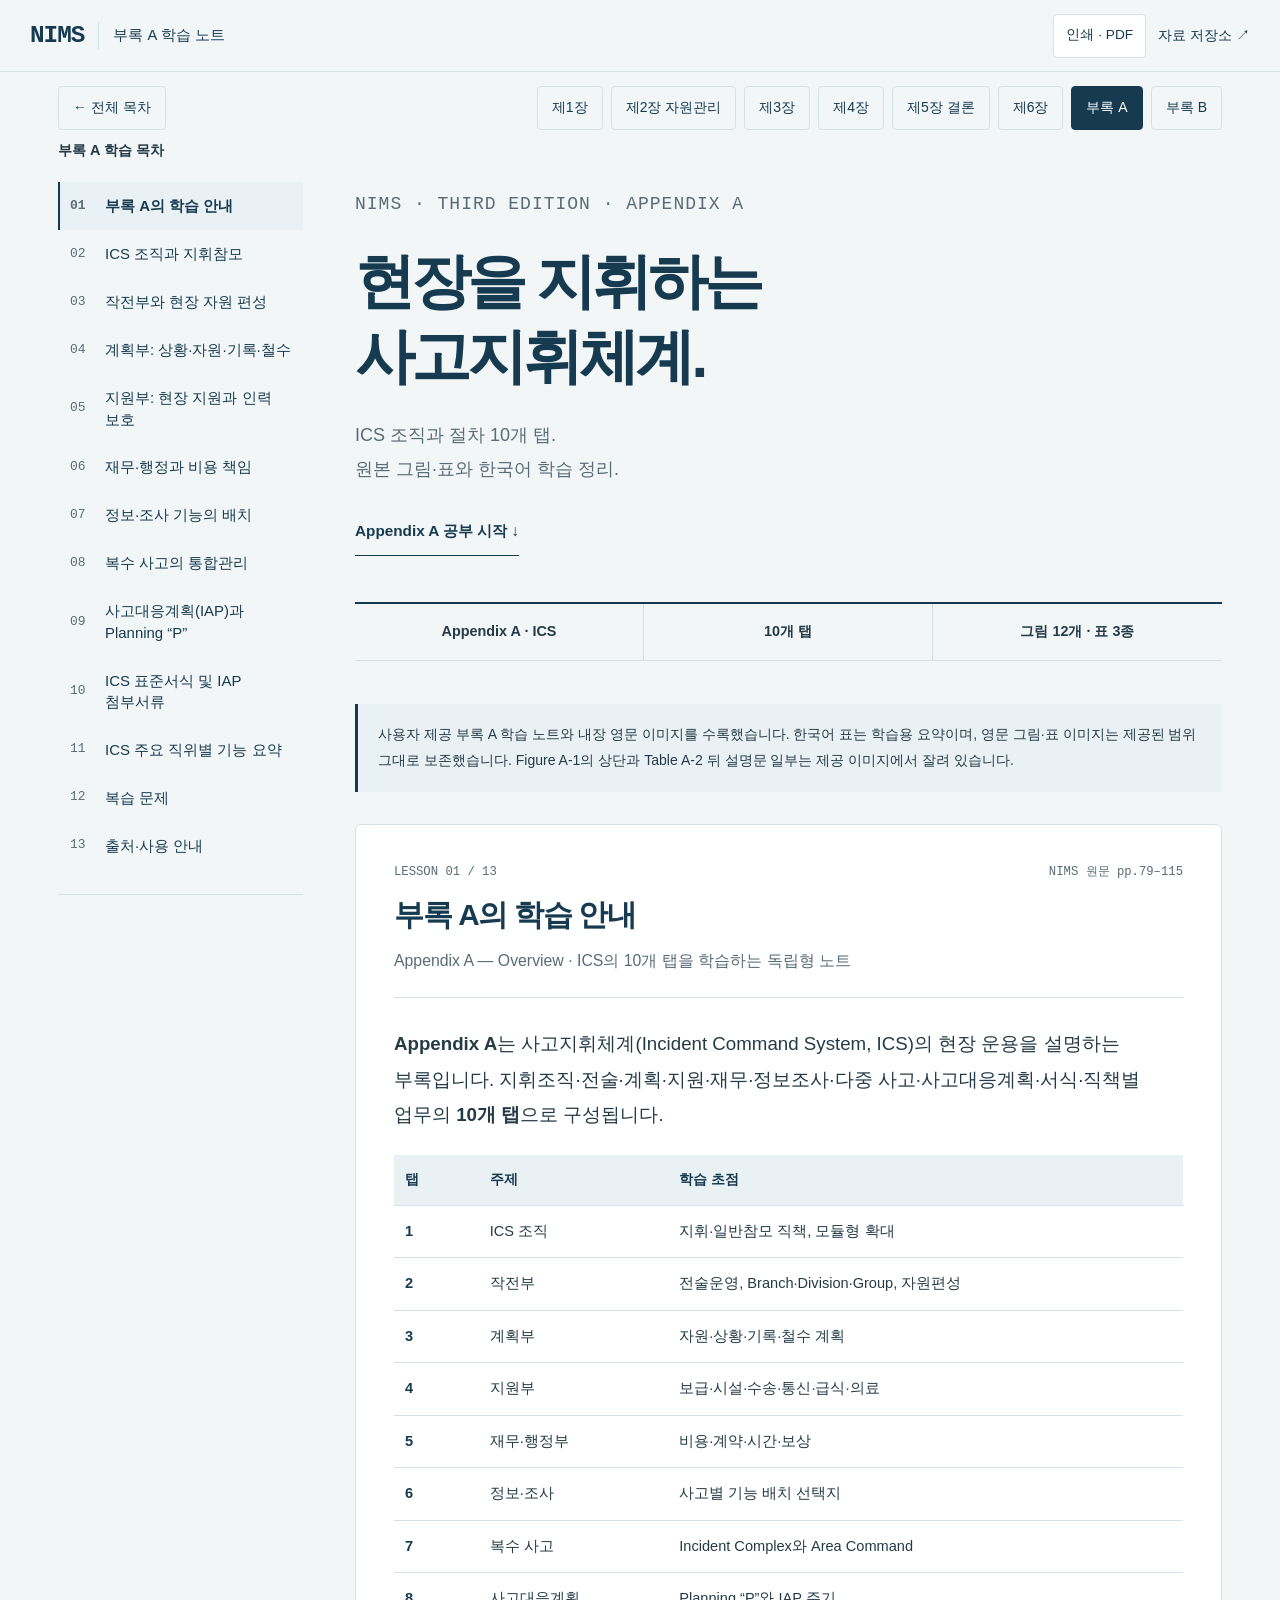
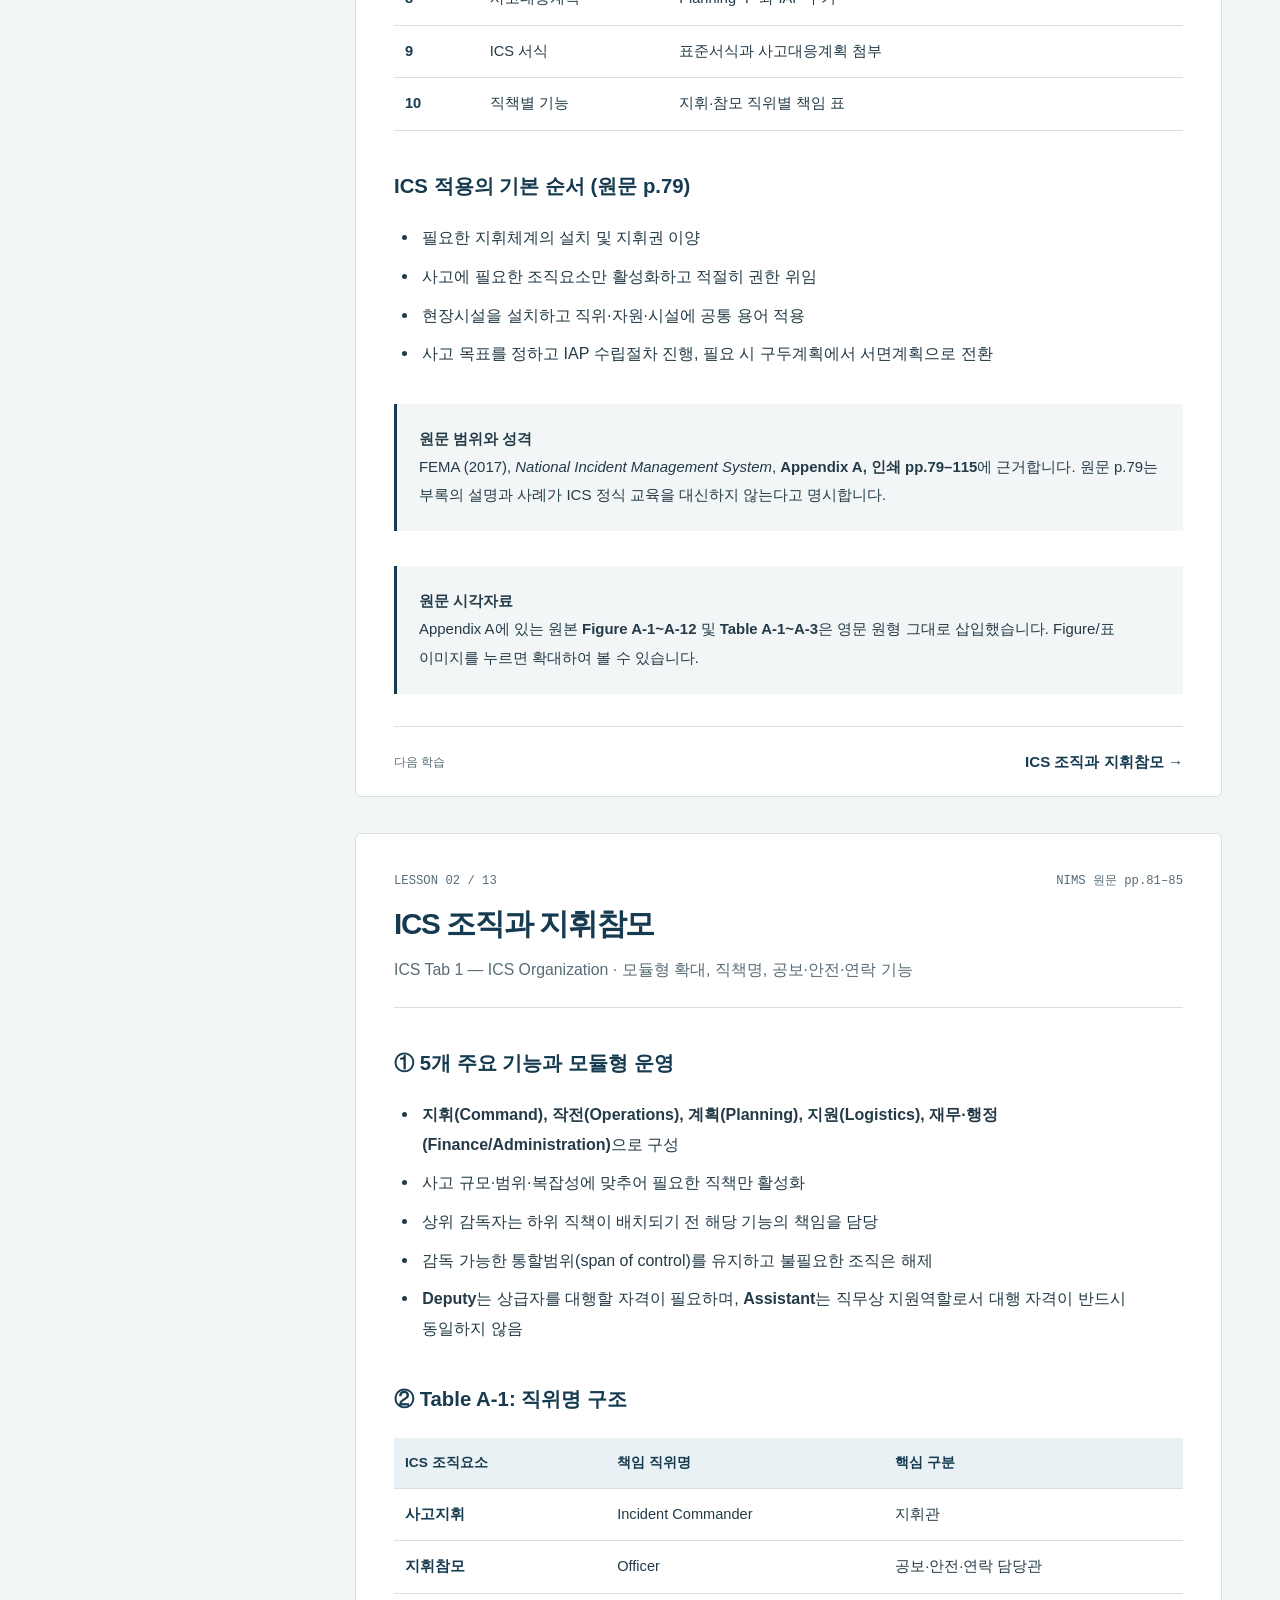
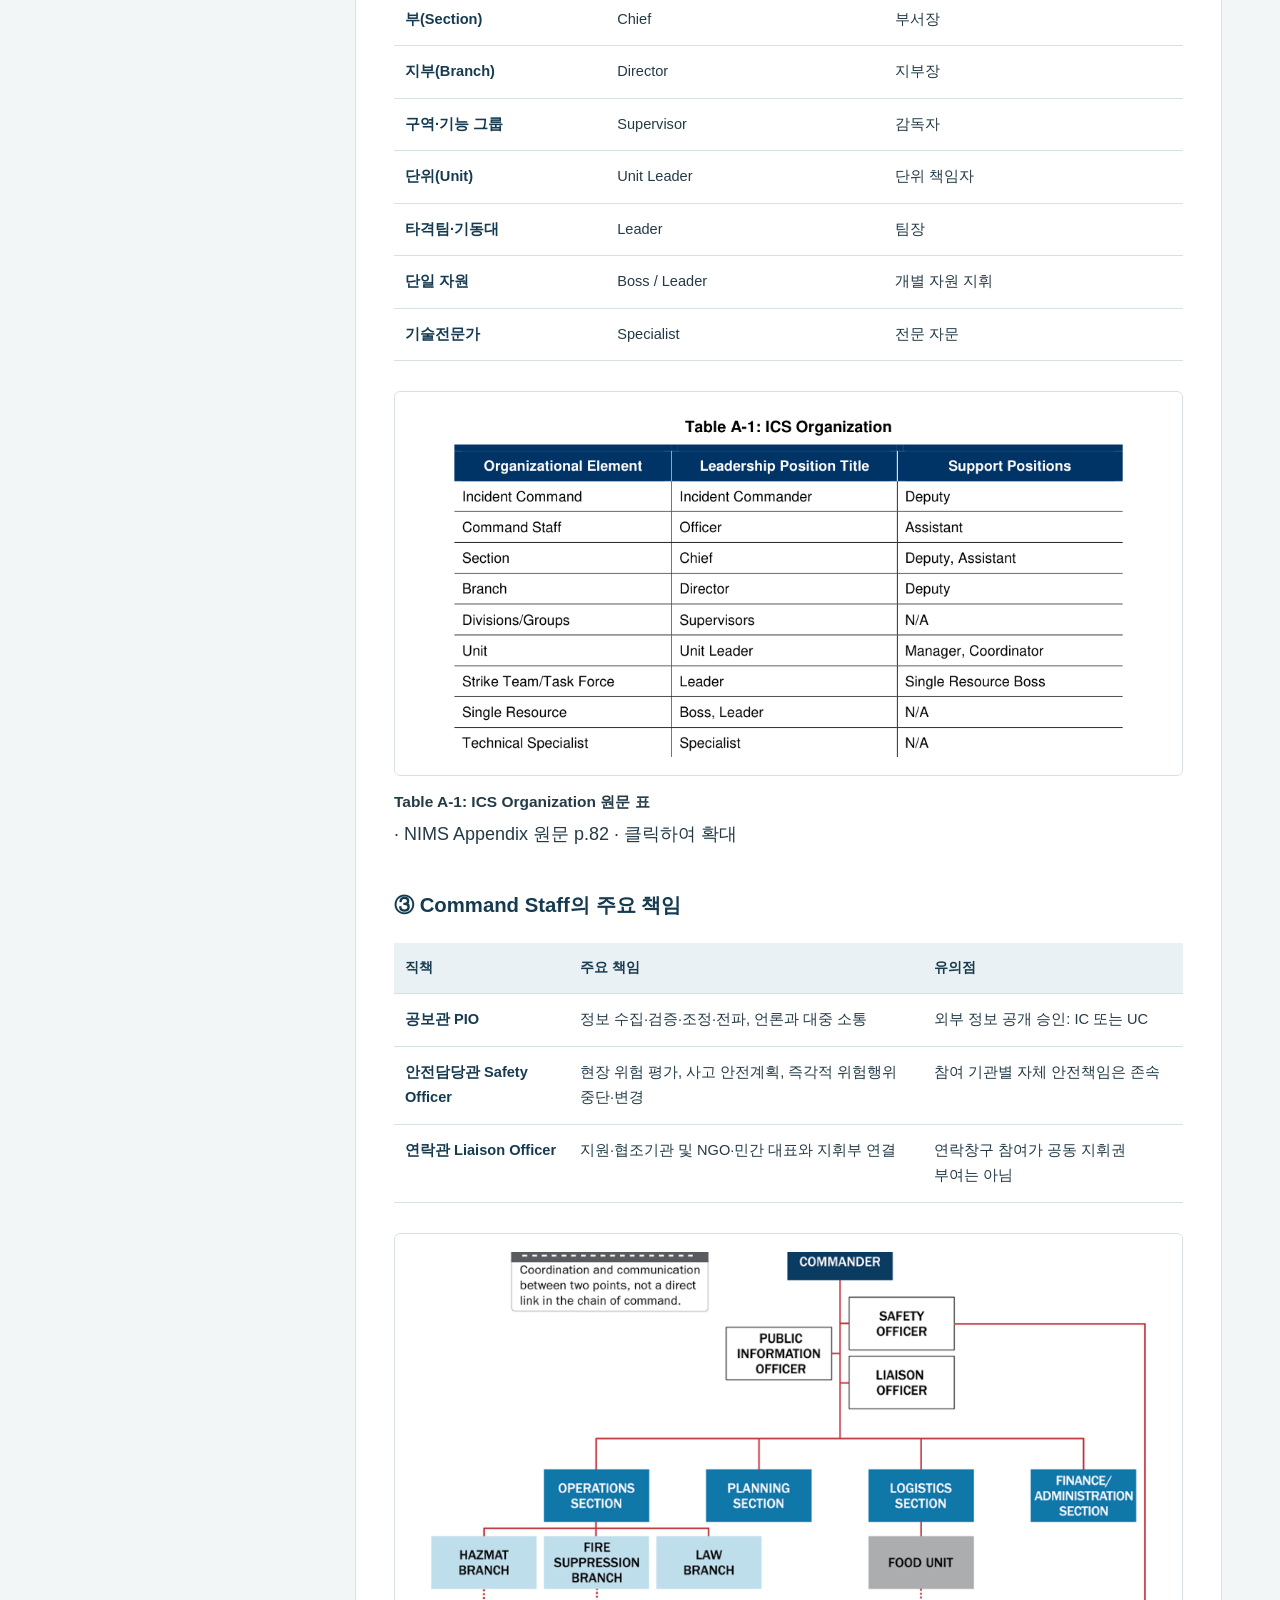
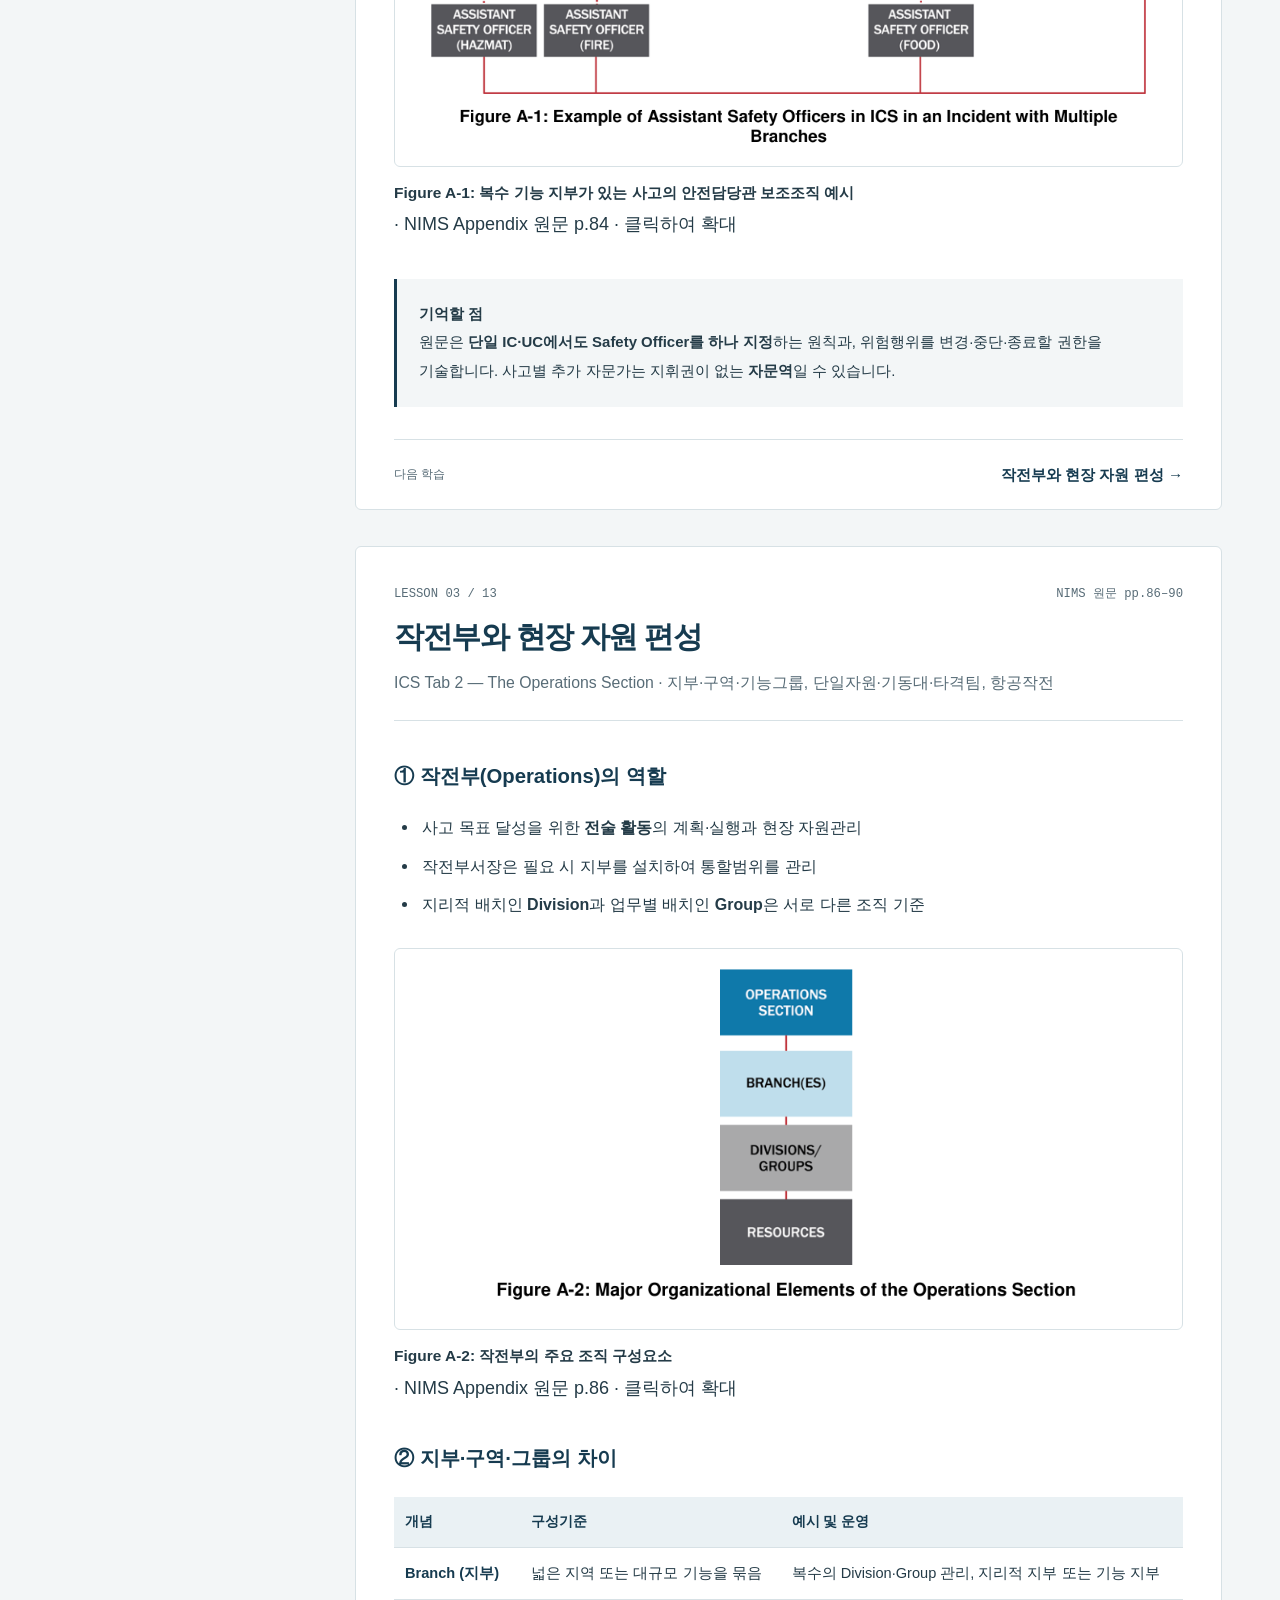
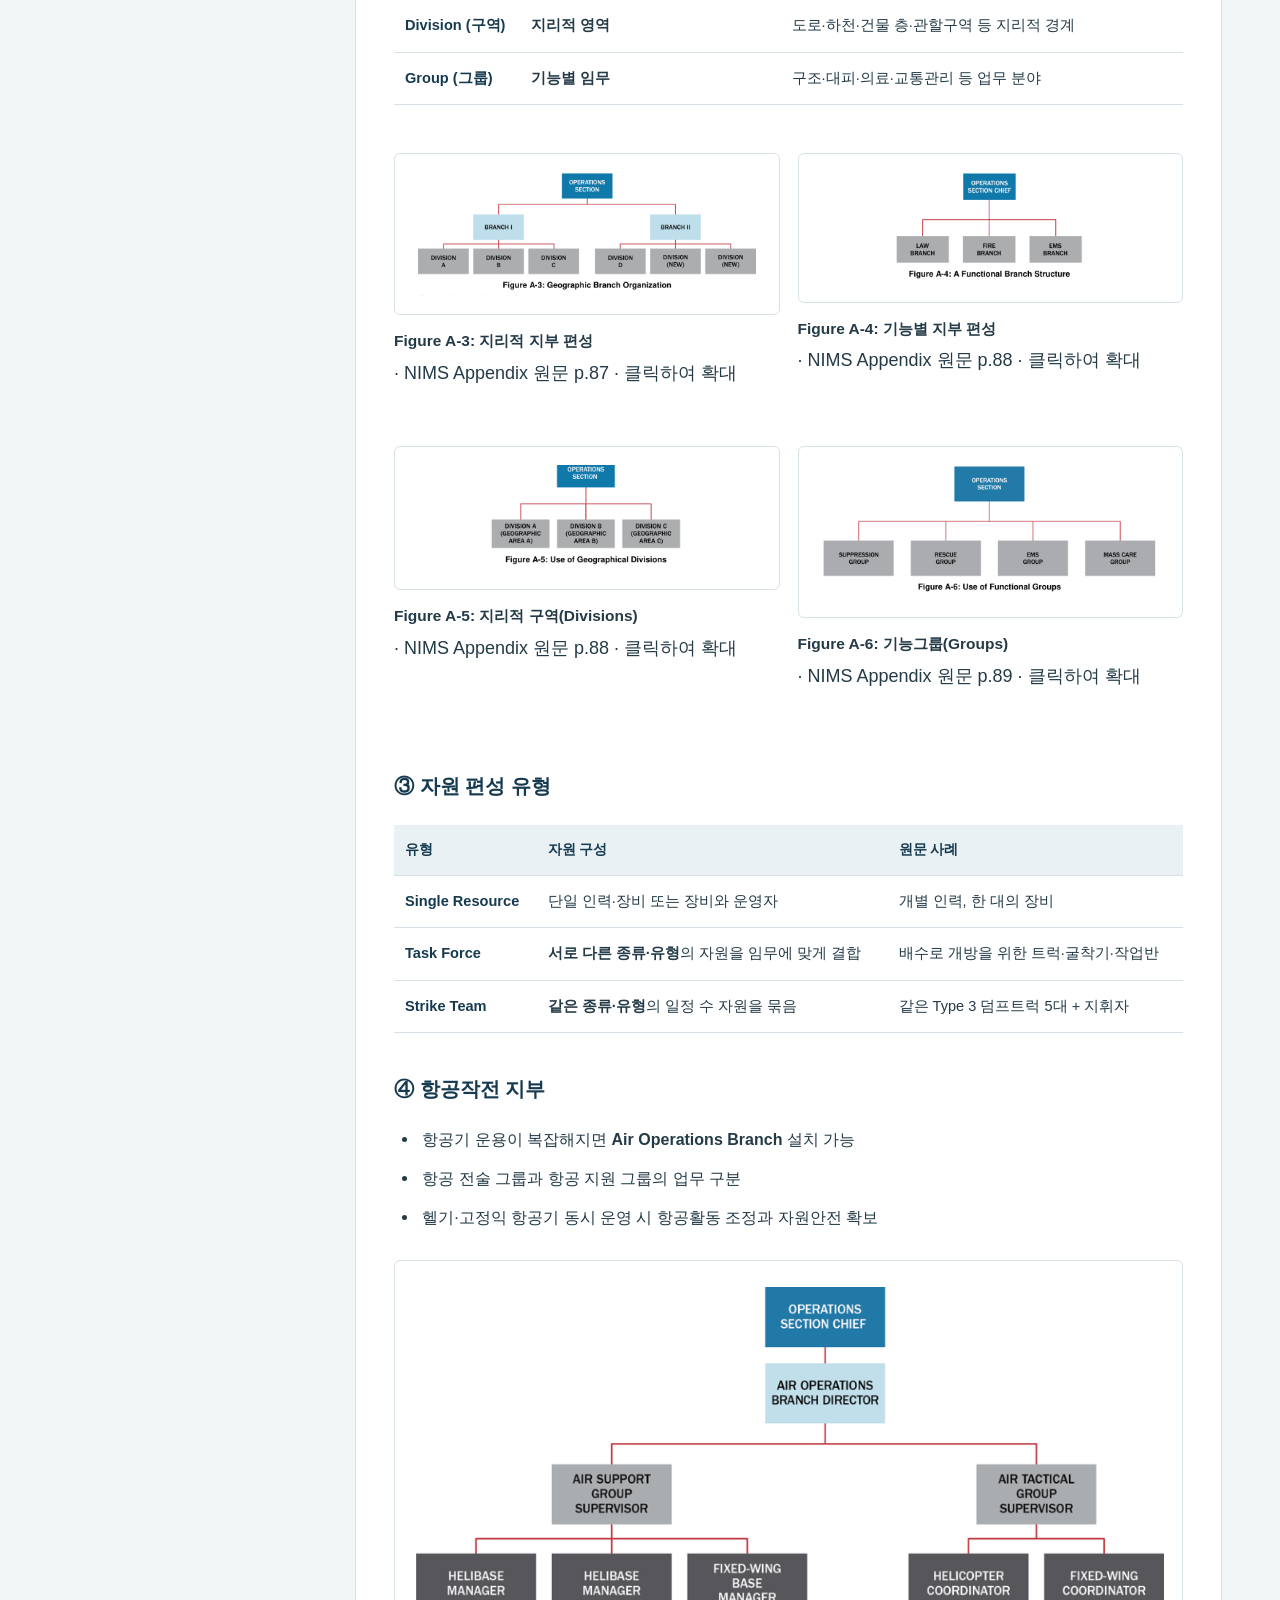
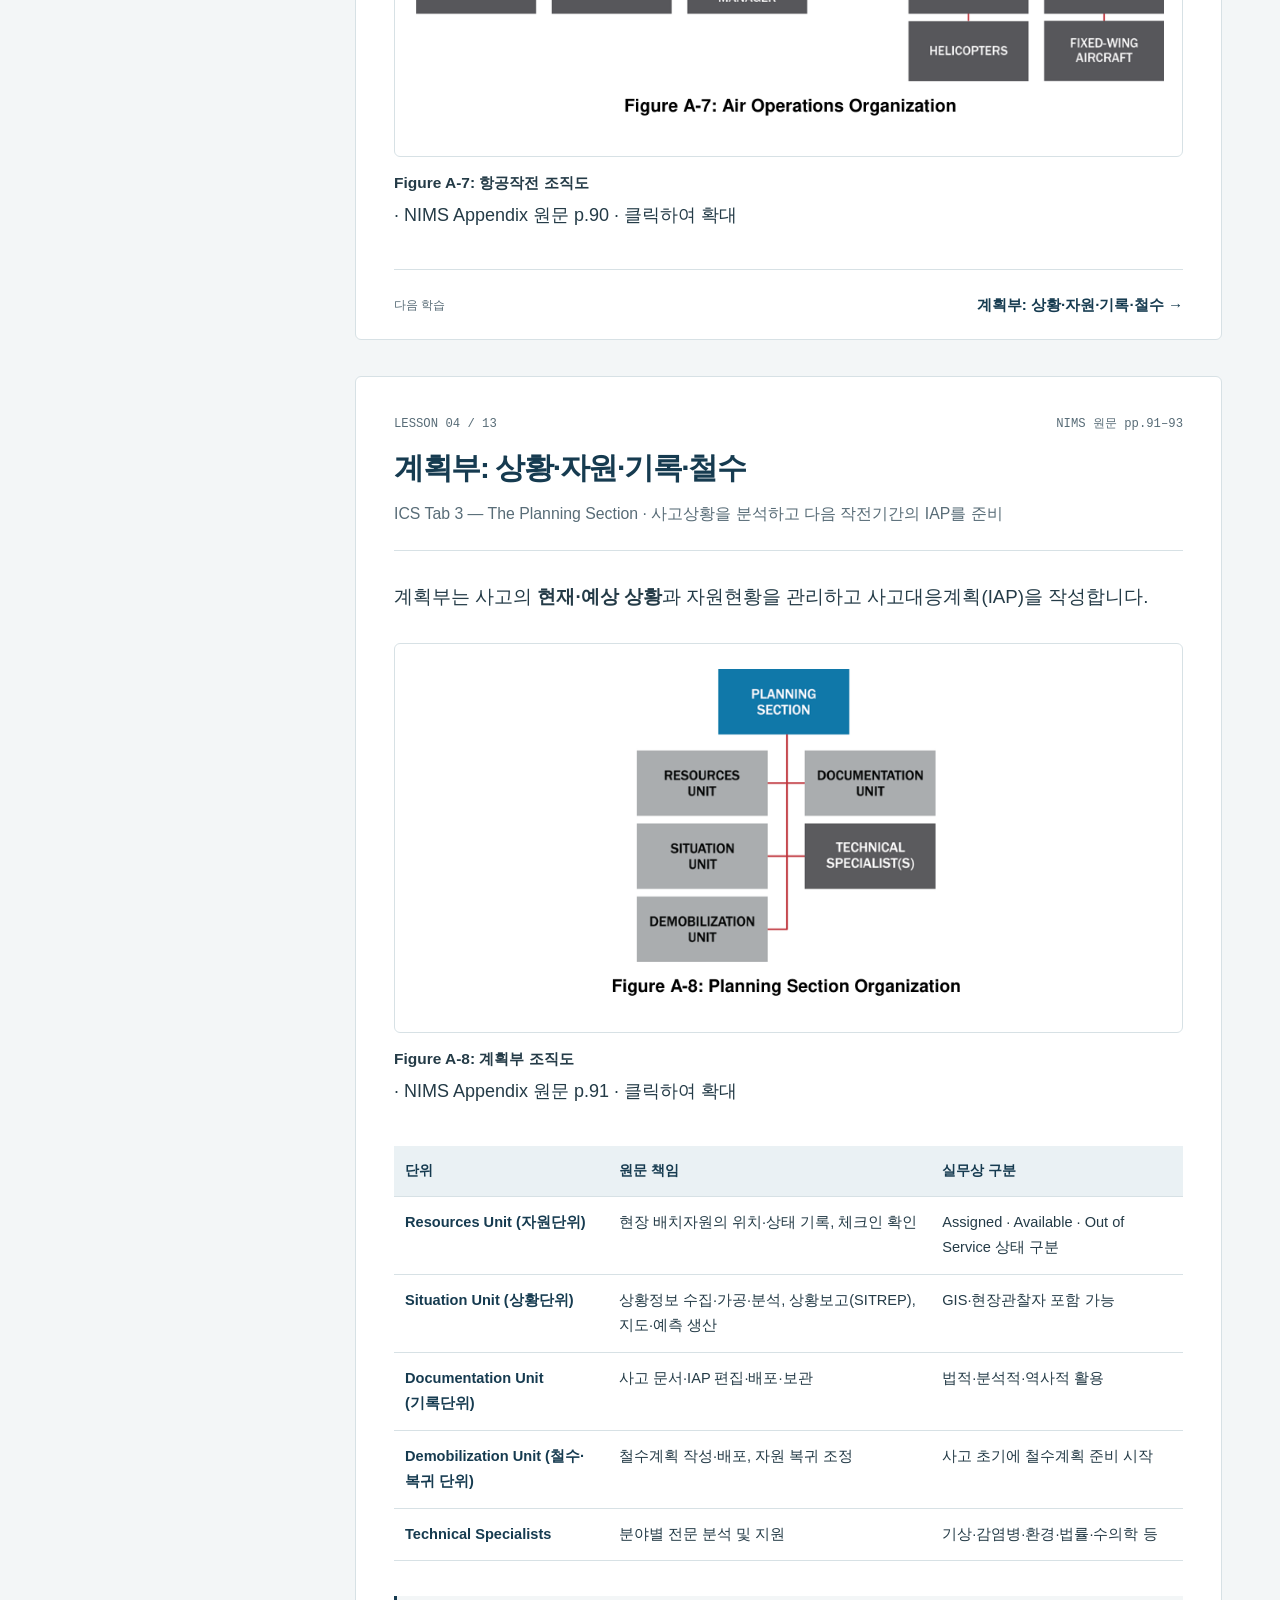
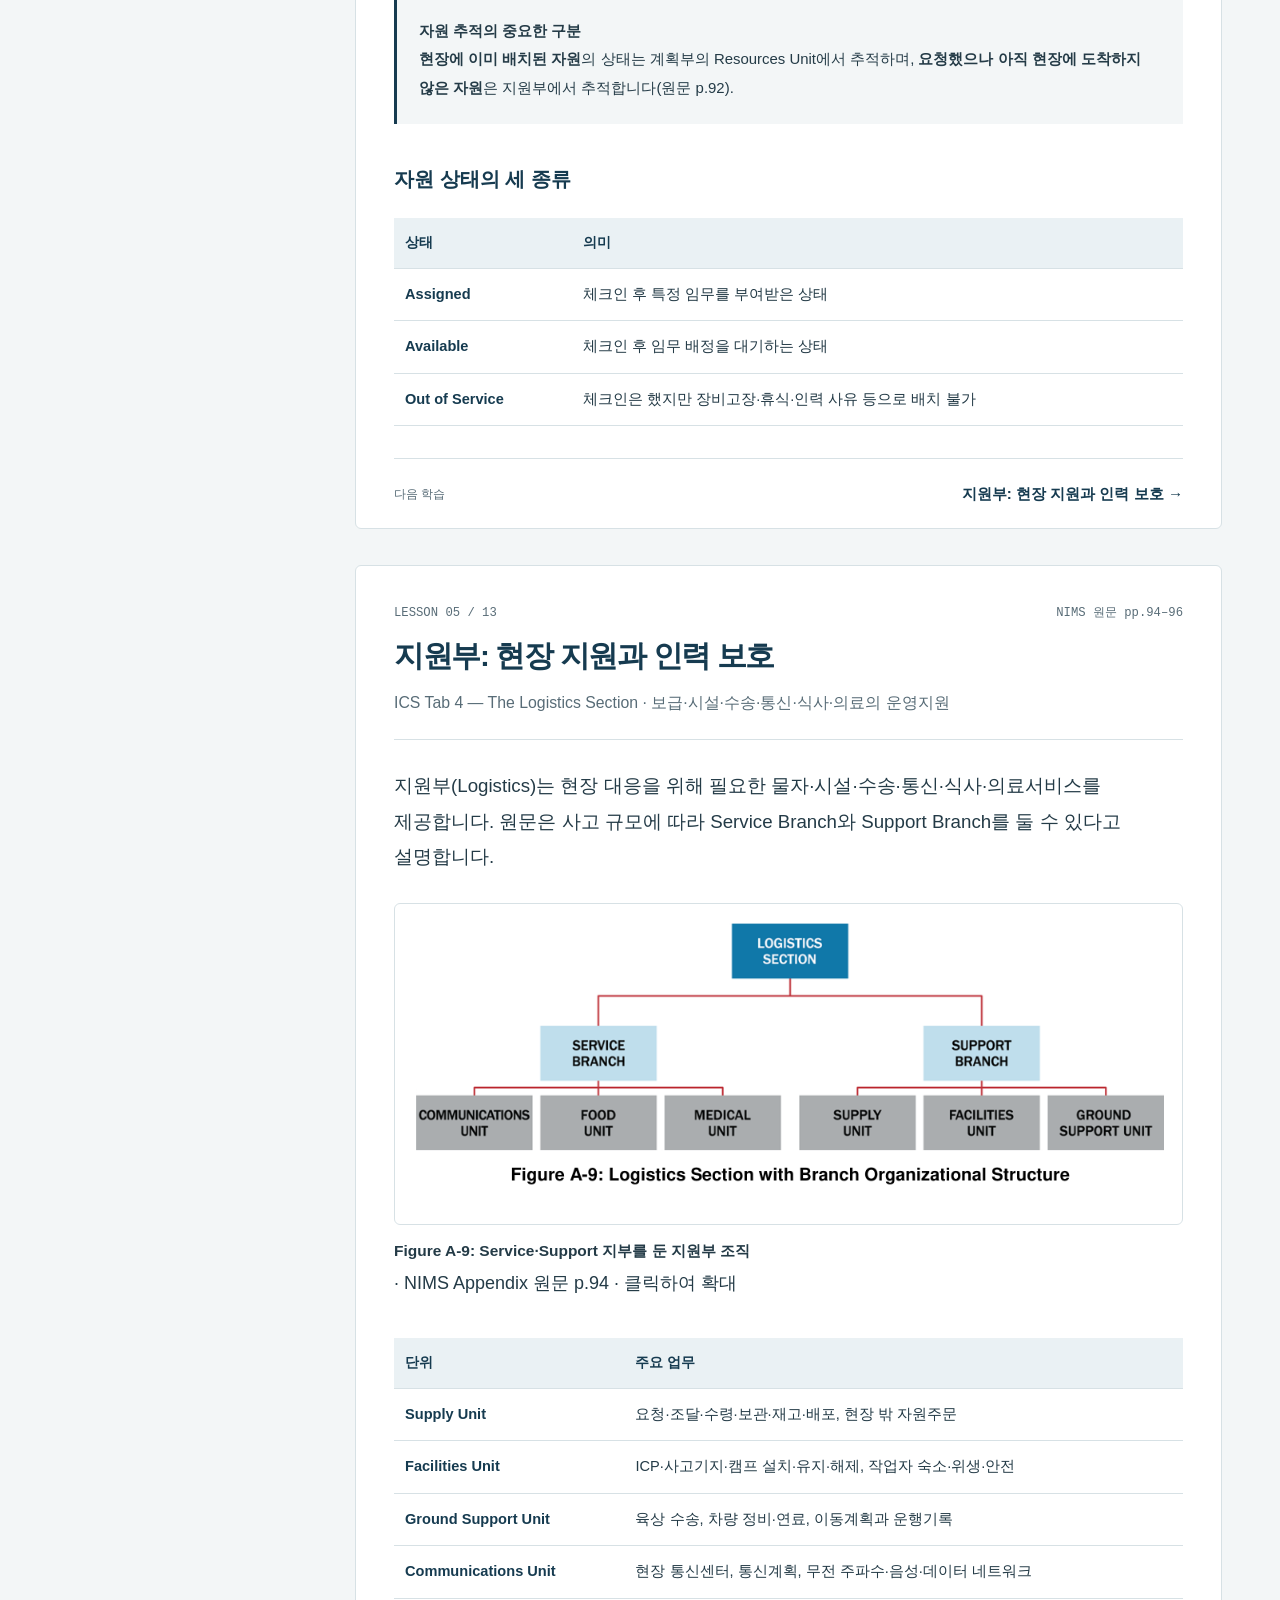
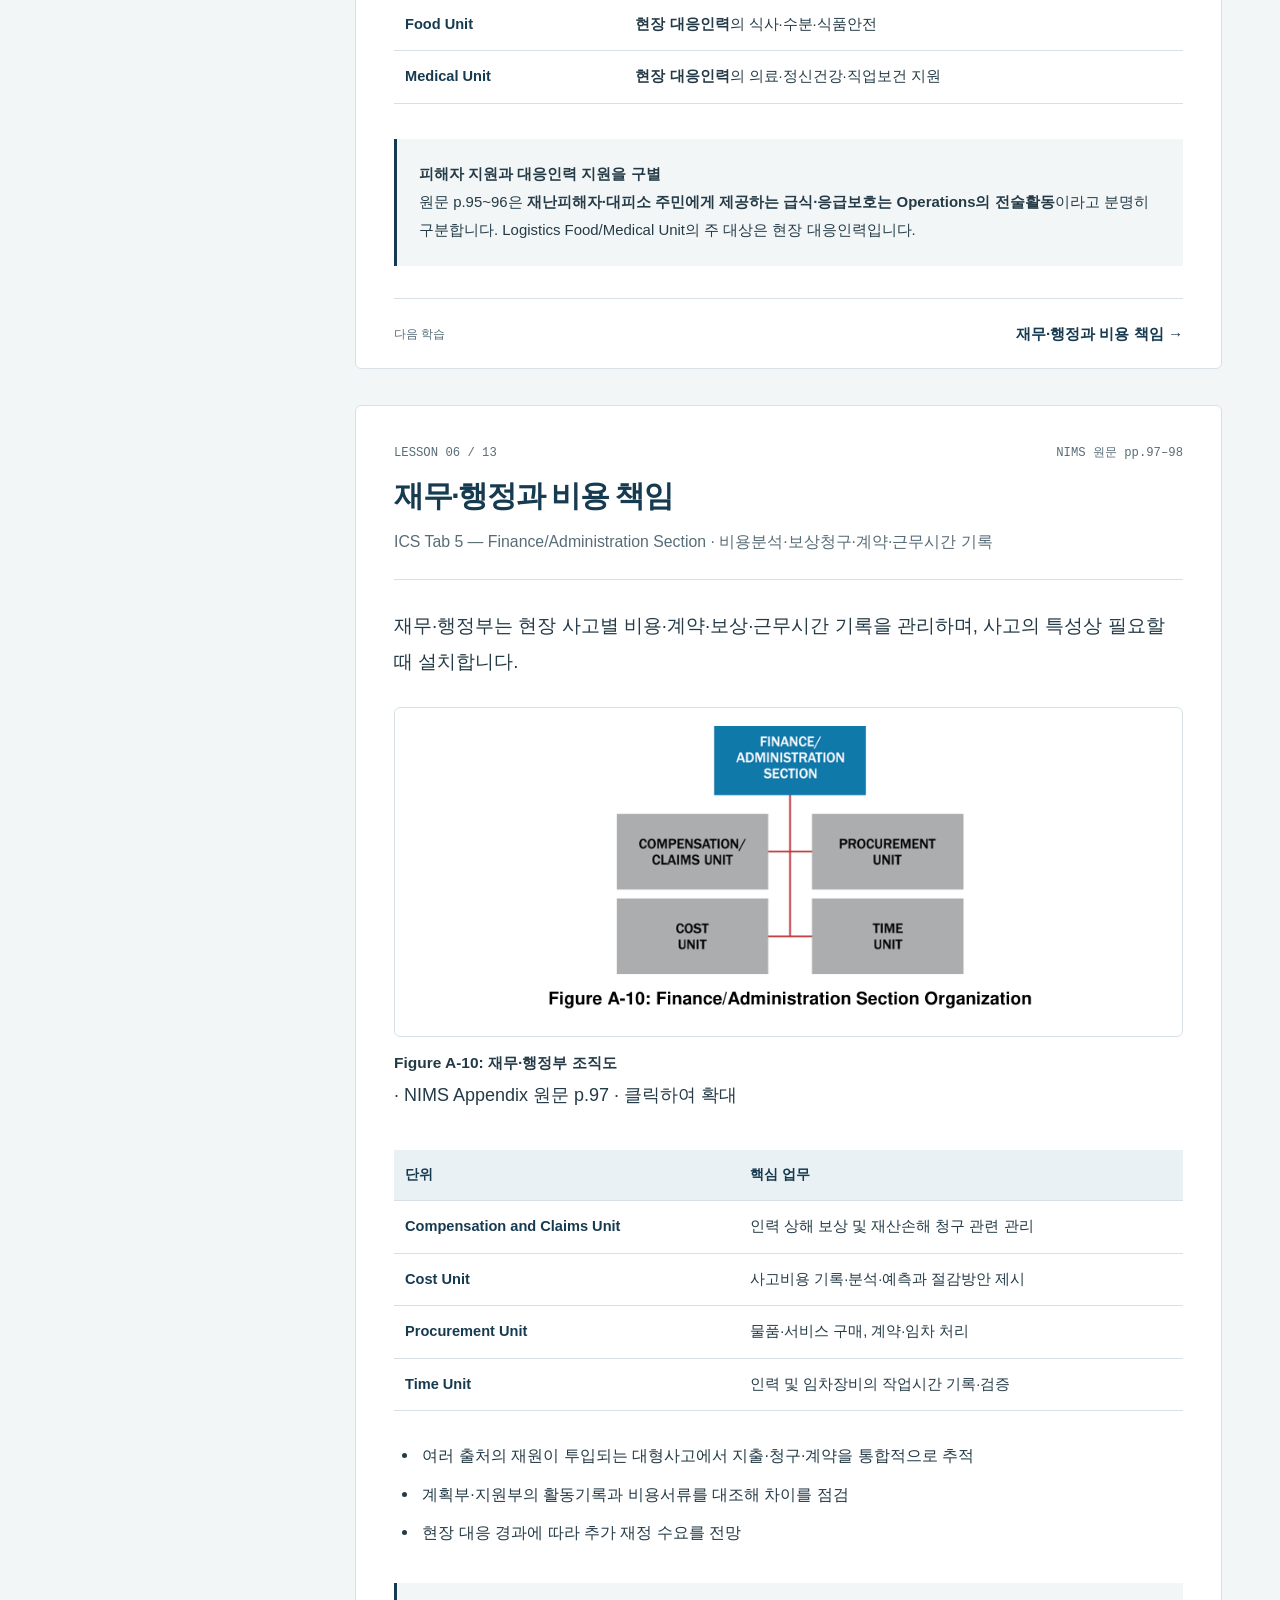
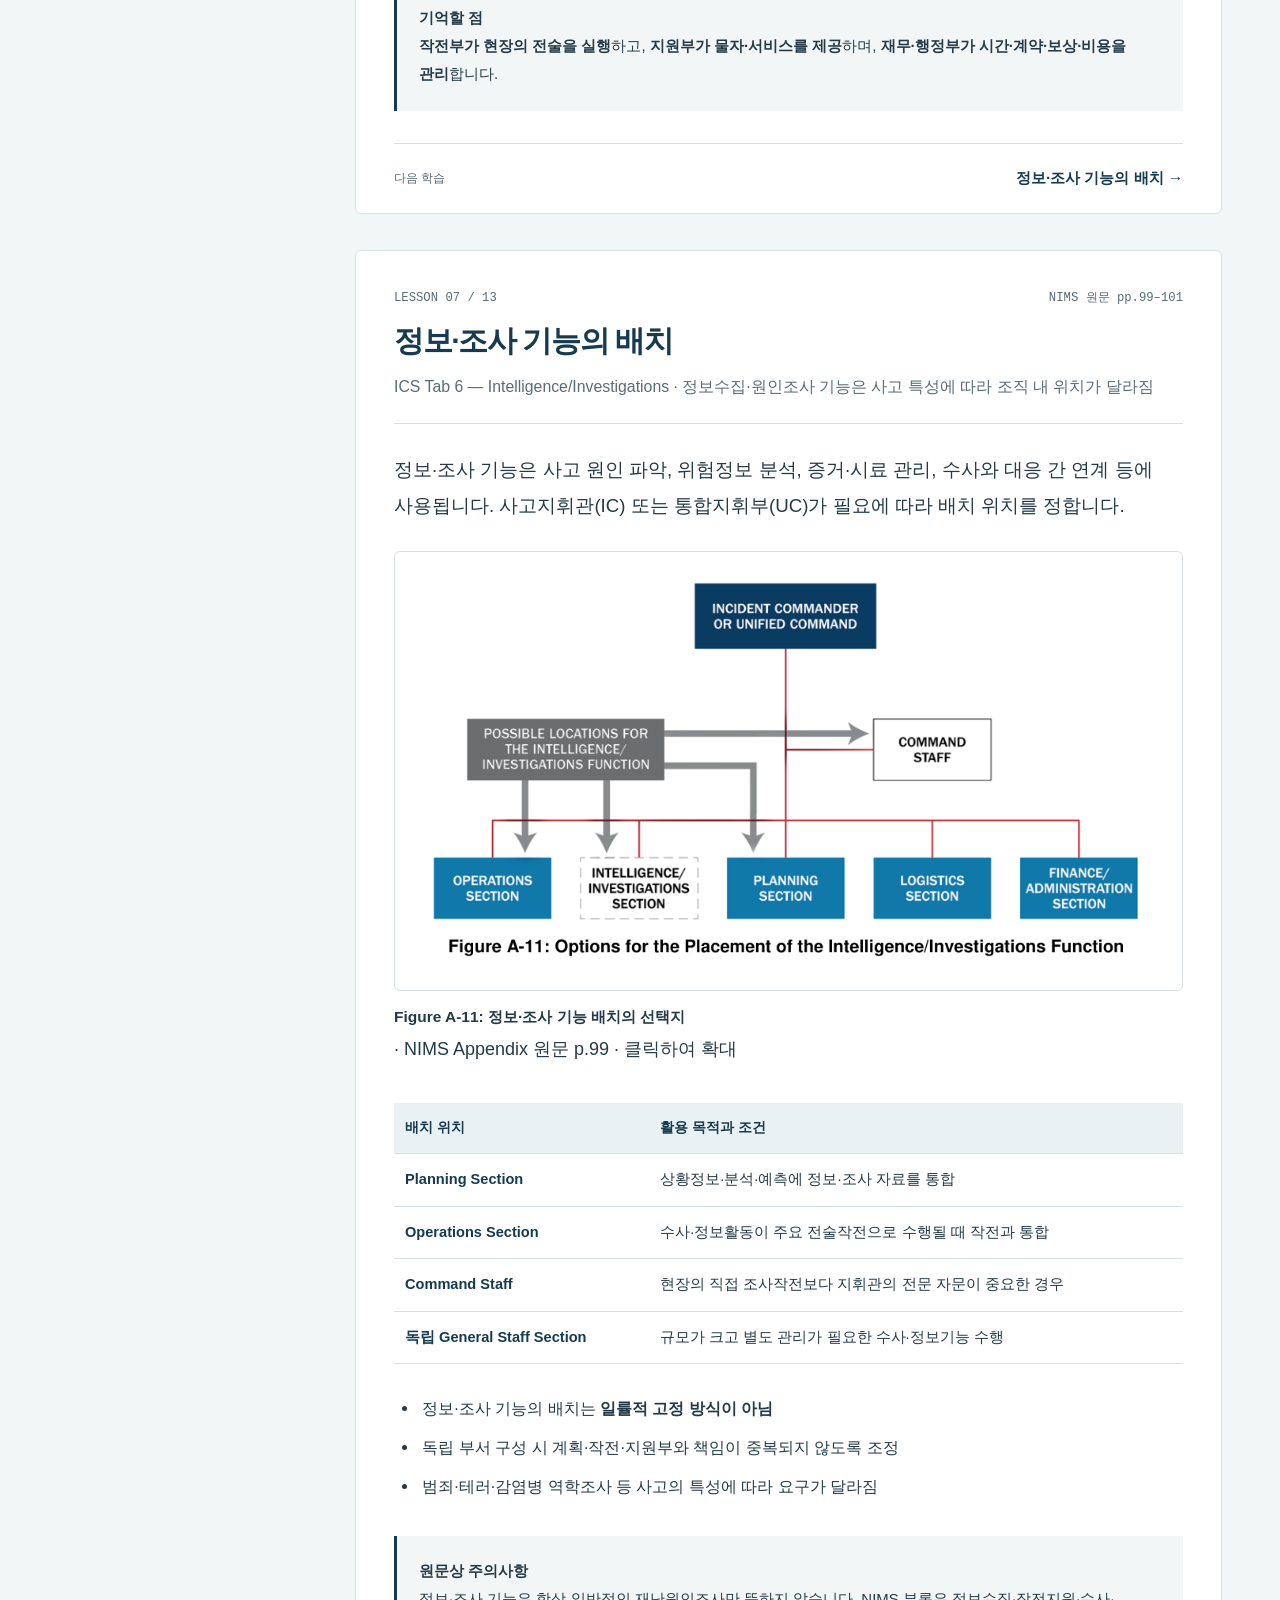
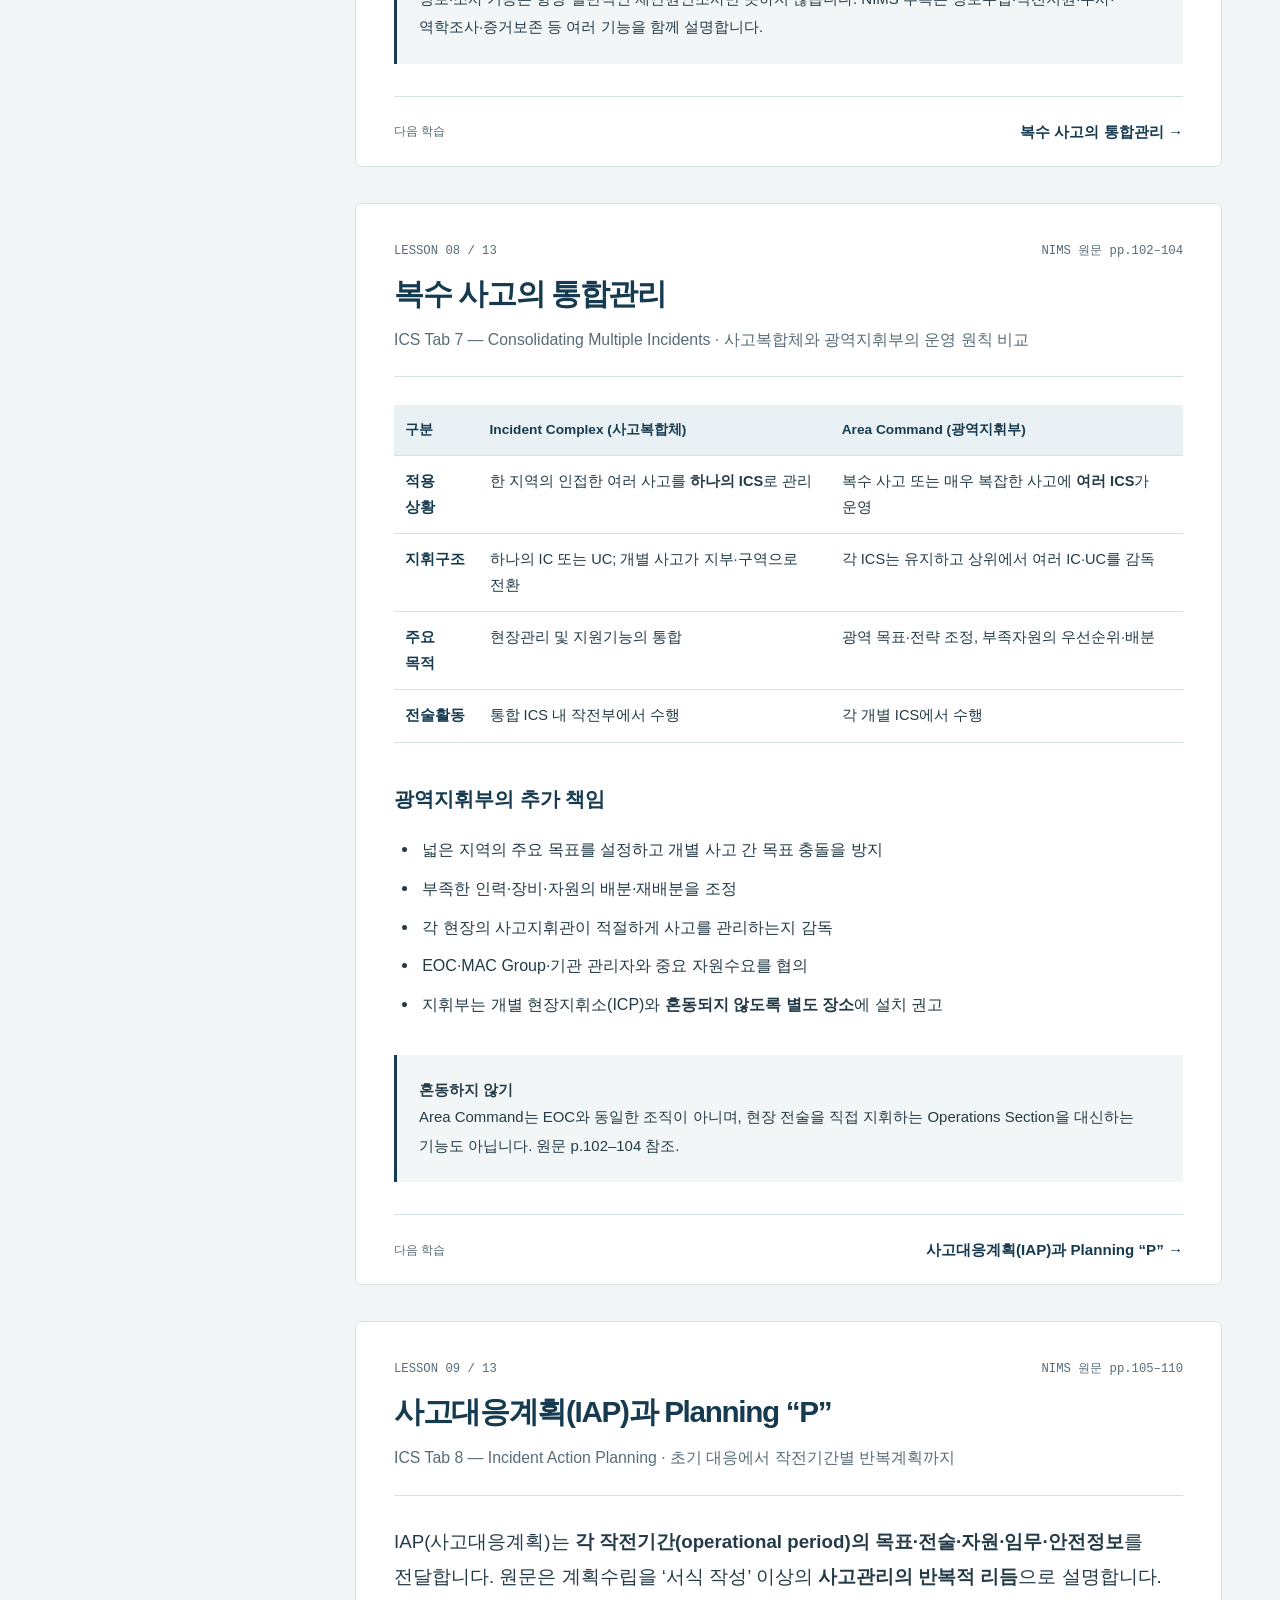
==== commit 0a5b7f49: "Add NIMS Chapter V conclusion bilingual study notes" ====
--- a/appendices/a/index.html
+++ b/appendices/a/index.html
@@ -1,4 +1,4 @@
 <!doctype html>
 <html lang="ko"><head><meta charset="utf-8"><meta name="viewport" content="width=device-width, initial-scale=1"><meta name="version" content="2.3.0"><meta name="description" content="NIMS 부록 A 사고지휘체계(ICS): 한국어 학습 노트와 제공 영문 그림·표를 함께 읽습니다."><title>부록 A 사고지휘체계(ICS) | 현장지휘체계 학습 노트</title><link rel="stylesheet" href="../../styles.css"><link rel="stylesheet" href="../../book.css"><link rel="stylesheet" href="../../appendices.css"><script defer src="../../app.js"></script></head>
 <body class="appendix-page" id="top"><a class="skip-link" href="#overview">본문으로 이동</a><div class="reading-progress" aria-hidden="true"><span></span></div><header class="site-header"><a class="brand" href="../../index.html"><strong>NIMS</strong><span>부록 A 학습 노트</span></a><div class="header-actions"><button class="mini-button" id="print-page" type="button">인쇄 · PDF</button><a class="repository-link" href="https://github.com/dorobo99-prog/nims-chapter3-study">자료 저장소 ↗</a></div></header>
-<nav class="book-nav" aria-label="교재 전체 탐색"><a href="../../index.html">← 전체 목차</a><a href="../../chapters/01/">제1장</a><a href="../../chapters/02/">제2장 자원관리</a><a href="../../chapters/03/">제3장</a><a href="../../chapters/04/">제4장</a><a href="../../chapters/06/">제6장</a><a href="../a/" aria-current="page">부록 A</a><a href="../b/">부록 B</a></nav><div class="layout"><aside class="desktop-toc"><nav aria-label="부록 A 학습 목차"><p class="toc-label">부록 A 학습 목차</p><ol><li><a href="#overview" data-chapter="overview"><span>01</span>부록 A의 학습 안내</a></li><li><a href="#a1" data-chapter="a1"><span>02</span>ICS 조직과 지휘참모</a></li><li><a href="#a2" data-chapter="a2"><span>03</span>작전부와 현장 자원 편성</a></li><li><a href="#a3" data-chapter="a3"><span>04</span>계획부: 상황·자원·기록·철수</a></li><li><a href="#a4" data-chapter="a4"><span>05</span>지원부: 현장 지원과 인력 보호</a></li><li><a href="#a5" data-chapter="a5"><span>06</span>재무·행정과 비용 책임</a></li><li><a href="#a6" data-chapter="a6"><span>07</span>정보·조사 기능의 배치</a></li><li><a href="#a7" data-chapter="a7"><span>08</span>복수 사고의 통합관리</a></li><li><a href="#a8" data-chapter="a8"><span>09</span>사고대응계획(IAP)과 Planning “P”</a></li><li><a href="#a9" data-chapter="a9"><span>10</span>ICS 표준서식 및 IAP 첨부서류</a></li><li><a href="#a10" data-chapter="a10"><span>11</span>ICS 주요 직위별 기능 요약</a></li><li><a href="#quiz" data-chapter="quiz"><span>12</span>복습 문제</a></li><li><a href="#sources" data-chapter="sources"><span>13</span>출처·사용 안내</a></li></ol></nav><p class="toc-note">제공 학습 노트·영문 이미지<br>NIMS 인쇄 pp.79–115<br>17개 PNG 보존</p></aside><div class="content-column"><header class="hero"><p class="hero-subject">NIMS · THIRD EDITION · APPENDIX A</p><h1>현장을 지휘하는<br>사고지휘체계.</h1><p>ICS 조직과 절차 10개 탭.<br>원본 그림·표와 한국어 학습 정리.</p><a class="start-link" href="#overview">Appendix A 공부 시작 ↓</a></header><details class="mobile-toc"><summary><span>목차</span><strong id="current-chapter">부록 A의 학습 안내</strong></summary><nav aria-label="부록 A 모바일 목차"><p class="toc-label">부록 A 학습 목차</p><ol><li><a href="#overview" data-chapter="overview"><span>01</span>부록 A의 학습 안내</a></li><li><a href="#a1" data-chapter="a1"><span>02</span>ICS 조직과 지휘참모</a></li><li><a href="#a2" data-chapter="a2"><span>03</span>작전부와 현장 자원 편성</a></li><li><a href="#a3" data-chapter="a3"><span>04</span>계획부: 상황·자원·기록·철수</a></li><li><a href="#a4" data-chapter="a4"><span>05</span>지원부: 현장 지원과 인력 보호</a></li><li><a href="#a5" data-chapter="a5"><span>06</span>재무·행정과 비용 책임</a></li><li><a href="#a6" data-chapter="a6"><span>07</span>정보·조사 기능의 배치</a></li><li><a href="#a7" data-chapter="a7"><span>08</span>복수 사고의 통합관리</a></li><li><a href="#a8" data-chapter="a8"><span>09</span>사고대응계획(IAP)과 Planning “P”</a></li><li><a href="#a9" data-chapter="a9"><span>10</span>ICS 표준서식 및 IAP 첨부서류</a></li><li><a href="#a10" data-chapter="a10"><span>11</span>ICS 주요 직위별 기능 요약</a></li><li><a href="#quiz" data-chapter="quiz"><span>12</span>복습 문제</a></li><li><a href="#sources" data-chapter="sources"><span>13</span>출처·사용 안내</a></li></ol></nav></details><div class="responsibility-strip"><span>Appendix A · ICS</span><span>10개 탭</span><span>그림 12개 · 표 3종</span></div><aside class="source-boundary" aria-label="제공 자료 안내"><p>사용자 제공 부록 A 학습 노트와 내장 영문 이미지를 수록했습니다. 한국어 표는 학습용 요약이며, 영문 그림·표 이미지는 제공된 범위 그대로 보존했습니다. Figure A-1의 상단과 Table A-2 뒤 설명문 일부는 제공 이미지에서 잘려 있습니다.</p></aside><main><section class="chapter" id="overview" aria-labelledby="h-overview"><div class="chapter-header"><div class="chapter-meta"><span>LESSON 01 / 13</span><span>NIMS 원문 pp.79–115</span></div><h2 id="h-overview">부록 A의 학습 안내</h2><p>Appendix A — Overview · ICS의 10개 탭을 학습하는 독립형 노트</p></div><div class="chapter-body"><p><strong>Appendix A</strong>는 사고지휘체계(Incident Command System, ICS)의 현장 운용을 설명하는 부록입니다. 지휘조직·전술·계획·지원·재무·정보조사·다중 사고·사고대응계획·서식·직책별 업무의 <strong>10개 탭</strong>으로 구성됩니다.</p><div class="table-scroll"><table class="study-table"><thead><tr><th>탭</th><th>주제</th><th>학습 초점</th></tr></thead><tbody><tr><td data-label="탭"><div class="cell-value">1</div></td><td data-label="주제"><div class="cell-value">ICS 조직</div></td><td data-label="학습 초점"><div class="cell-value">지휘·일반참모 직책, 모듈형 확대</div></td></tr><tr><td data-label="탭"><div class="cell-value">2</div></td><td data-label="주제"><div class="cell-value">작전부</div></td><td data-label="학습 초점"><div class="cell-value">전술운영, Branch·Division·Group, 자원편성</div></td></tr><tr><td data-label="탭"><div class="cell-value">3</div></td><td data-label="주제"><div class="cell-value">계획부</div></td><td data-label="학습 초점"><div class="cell-value">자원·상황·기록·철수 계획</div></td></tr><tr><td data-label="탭"><div class="cell-value">4</div></td><td data-label="주제"><div class="cell-value">지원부</div></td><td data-label="학습 초점"><div class="cell-value">보급·시설·수송·통신·급식·의료</div></td></tr><tr><td data-label="탭"><div class="cell-value">5</div></td><td data-label="주제"><div class="cell-value">재무·행정부</div></td><td data-label="학습 초점"><div class="cell-value">비용·계약·시간·보상</div></td></tr><tr><td data-label="탭"><div class="cell-value">6</div></td><td data-label="주제"><div class="cell-value">정보·조사</div></td><td data-label="학습 초점"><div class="cell-value">사고별 기능 배치 선택지</div></td></tr><tr><td data-label="탭"><div class="cell-value">7</div></td><td data-label="주제"><div class="cell-value">복수 사고</div></td><td data-label="학습 초점"><div class="cell-value">Incident Complex와 Area Command</div></td></tr><tr><td data-label="탭"><div class="cell-value">8</div></td><td data-label="주제"><div class="cell-value">사고대응계획</div></td><td data-label="학습 초점"><div class="cell-value">Planning “P”와 IAP 주기</div></td></tr><tr><td data-label="탭"><div class="cell-value">9</div></td><td data-label="주제"><div class="cell-value">ICS 서식</div></td><td data-label="학습 초점"><div class="cell-value">표준서식과 사고대응계획 첨부</div></td></tr><tr><td data-label="탭"><div class="cell-value">10</div></td><td data-label="주제"><div class="cell-value">직책별 기능</div></td><td data-label="학습 초점"><div class="cell-value">지휘·참모 직위별 책임 표</div></td></tr></tbody></table></div><h3>ICS 적용의 기본 순서 (원문 p.79)</h3><ul class="bullets"><li>필요한 지휘체계의 설치 및 지휘권 이양</li><li>사고에 필요한 조직요소만 활성화하고 적절히 권한 위임</li><li>현장시설을 설치하고 직위·자원·시설에 공통 용어 적용</li><li>사고 목표를 정하고 IAP 수립절차 진행, 필요 시 구두계획에서 서면계획으로 전환</li></ul><div class="evidence-note"><strong>원문 범위와 성격</strong><p>FEMA (2017), <em>National Incident Management System</em>, <strong>Appendix A, 인쇄 pp.79–115</strong>에 근거합니다. 원문 p.79는 부록의 설명과 사례가 ICS 정식 교육을 대신하지 않는다고 명시합니다.</p></div><div class="evidence-note"><strong>원문 시각자료</strong><p>Appendix A에 있는 원본 <strong>Figure A-1~A-12</strong> 및 <strong>Table A-1~A-3</strong>은 영문 원형 그대로 삽입했습니다. Figure/표 이미지를 누르면 확대하여 볼 수 있습니다.</p></div></div><a class="next-chapter" href="#a1"><span>다음 학습</span><strong>ICS 조직과 지휘참모 →</strong></a></section><section class="chapter" id="a1" aria-labelledby="h-a1"><div class="chapter-header"><div class="chapter-meta"><span>LESSON 02 / 13</span><span>NIMS 원문 pp.81–85</span></div><h2 id="h-a1">ICS 조직과 지휘참모</h2><p>ICS Tab 1 — ICS Organization · 모듈형 확대, 직책명, 공보·안전·연락 기능</p></div><div class="chapter-body"><h3>① 5개 주요 기능과 모듈형 운영</h3><ul class="bullets"><li><strong>지휘(Command), 작전(Operations), 계획(Planning), 지원(Logistics), 재무·행정(Finance/Administration)</strong>으로 구성</li><li>사고 규모·범위·복잡성에 맞추어 필요한 직책만 활성화</li><li>상위 감독자는 하위 직책이 배치되기 전 해당 기능의 책임을 담당</li><li>감독 가능한 통할범위(span of control)를 유지하고 불필요한 조직은 해제</li><li><strong>Deputy</strong>는 상급자를 대행할 자격이 필요하며, <strong>Assistant</strong>는 직무상 지원역할로서 대행 자격이 반드시 동일하지 않음</li></ul><h3>② Table A-1: 직위명 구조</h3><div class="table-scroll"><table class="study-table"><thead><tr><th>ICS 조직요소</th><th>책임 직위명</th><th>핵심 구분</th></tr></thead><tbody><tr><td data-label="ICS 조직요소"><div class="cell-value">사고지휘</div></td><td data-label="책임 직위명"><div class="cell-value">Incident Commander</div></td><td data-label="핵심 구분"><div class="cell-value">지휘관</div></td></tr><tr><td data-label="ICS 조직요소"><div class="cell-value">지휘참모</div></td><td data-label="책임 직위명"><div class="cell-value">Officer</div></td><td data-label="핵심 구분"><div class="cell-value">공보·안전·연락 담당관</div></td></tr><tr><td data-label="ICS 조직요소"><div class="cell-value">부(Section)</div></td><td data-label="책임 직위명"><div class="cell-value">Chief</div></td><td data-label="핵심 구분"><div class="cell-value">부서장</div></td></tr><tr><td data-label="ICS 조직요소"><div class="cell-value">지부(Branch)</div></td><td data-label="책임 직위명"><div class="cell-value">Director</div></td><td data-label="핵심 구분"><div class="cell-value">지부장</div></td></tr><tr><td data-label="ICS 조직요소"><div class="cell-value">구역·기능 그룹</div></td><td data-label="책임 직위명"><div class="cell-value">Supervisor</div></td><td data-label="핵심 구분"><div class="cell-value">감독자</div></td></tr><tr><td data-label="ICS 조직요소"><div class="cell-value">단위(Unit)</div></td><td data-label="책임 직위명"><div class="cell-value">Unit Leader</div></td><td data-label="핵심 구분"><div class="cell-value">단위 책임자</div></td></tr><tr><td data-label="ICS 조직요소"><div class="cell-value">타격팀·기동대</div></td><td data-label="책임 직위명"><div class="cell-value">Leader</div></td><td data-label="핵심 구분"><div class="cell-value">팀장</div></td></tr><tr><td data-label="ICS 조직요소"><div class="cell-value">단일 자원</div></td><td data-label="책임 직위명"><div class="cell-value">Boss / Leader</div></td><td data-label="핵심 구분"><div class="cell-value">개별 자원 지휘</div></td></tr><tr><td data-label="ICS 조직요소"><div class="cell-value">기술전문가</div></td><td data-label="책임 직위명"><div class="cell-value">Specialist</div></td><td data-label="핵심 구분"><div class="cell-value">전문 자문</div></td></tr></tbody></table></div><figure class="source-figure"><a href="images/table-a-01.png" target="_blank" rel="noopener" title="원본 크게 보기" class="figure-open"><img src="images/table-a-01.png" loading="lazy" alt="Table A-1: ICS Organization 원문 표" width="1052" height="486"></a><figcaption><strong>Table A-1: ICS Organization 원문 표</strong> · NIMS Appendix 원문 p.82 · 클릭하여 확대</figcaption></figure><h3>③ Command Staff의 주요 책임</h3><div class="table-scroll"><table class="study-table"><thead><tr><th>직책</th><th>주요 책임</th><th>유의점</th></tr></thead><tbody><tr><td data-label="직책"><div class="cell-value">공보관 PIO</div></td><td data-label="주요 책임"><div class="cell-value">정보 수집·검증·조정·전파, 언론과 대중 소통</div></td><td data-label="유의점"><div class="cell-value">외부 정보 공개 승인: IC 또는 UC</div></td></tr><tr><td data-label="직책"><div class="cell-value">안전담당관 Safety Officer</div></td><td data-label="주요 책임"><div class="cell-value">현장 위험 평가, 사고 안전계획, 즉각적 위험행위 중단·변경</div></td><td data-label="유의점"><div class="cell-value">참여 기관별 자체 안전책임은 존속</div></td></tr><tr><td data-label="직책"><div class="cell-value">연락관 Liaison Officer</div></td><td data-label="주요 책임"><div class="cell-value">지원·협조기관 및 NGO·민간 대표와 지휘부 연결</div></td><td data-label="유의점"><div class="cell-value">연락창구 참여가 공동 지휘권 부여는 아님</div></td></tr></tbody></table></div><figure class="source-figure"><a href="images/figure-a-01.png" target="_blank" rel="noopener" title="원본 크게 보기" class="figure-open"><img src="images/figure-a-01.png" loading="lazy" alt="Figure A-1: 복수 기능 지부가 있는 사고의 안전담당관 보조조직 예시" width="984" height="650"></a><figcaption><strong>Figure A-1: 복수 기능 지부가 있는 사고의 안전담당관 보조조직 예시</strong> · NIMS Appendix 원문 p.84 · 클릭하여 확대</figcaption></figure><div class="evidence-note"><strong>기억할 점</strong><p>원문은 <strong>단일 IC·UC에서도 Safety Officer를 하나 지정</strong>하는 원칙과, 위험행위를 변경·중단·종료할 권한을 기술합니다. 사고별 추가 자문가는 지휘권이 없는 <strong>자문역</strong>일 수 있습니다.</p></div></div><a class="next-chapter" href="#a2"><span>다음 학습</span><strong>작전부와 현장 자원 편성 →</strong></a></section><section class="chapter" id="a2" aria-labelledby="h-a2"><div class="chapter-header"><div class="chapter-meta"><span>LESSON 03 / 13</span><span>NIMS 원문 pp.86–90</span></div><h2 id="h-a2">작전부와 현장 자원 편성</h2><p>ICS Tab 2 — The Operations Section · 지부·구역·기능그룹, 단일자원·기동대·타격팀, 항공작전</p></div><div class="chapter-body"><h3>① 작전부(Operations)의 역할</h3><ul class="bullets"><li>사고 목표 달성을 위한 <strong>전술 활동</strong>의 계획·실행과 현장 자원관리</li><li>작전부서장은 필요 시 지부를 설치하여 통할범위를 관리</li><li>지리적 배치인 <strong>Division</strong>과 업무별 배치인 <strong>Group</strong>은 서로 다른 조직 기준</li></ul><figure class="source-figure"><a href="images/figure-a-02.png" target="_blank" rel="noopener" title="원본 크게 보기" class="figure-open"><img src="images/figure-a-02.png" loading="lazy" alt="Figure A-2: 작전부의 주요 조직 구성요소" width="930" height="426"></a><figcaption><strong>Figure A-2: 작전부의 주요 조직 구성요소</strong> · NIMS Appendix 원문 p.86 · 클릭하여 확대</figcaption></figure><h3>② 지부·구역·그룹의 차이</h3><div class="table-scroll"><table class="study-table"><thead><tr><th>개념</th><th>구성기준</th><th>예시 및 운영</th></tr></thead><tbody><tr><td data-label="개념"><div class="cell-value">Branch (지부)</div></td><td data-label="구성기준"><div class="cell-value">넓은 지역 또는 대규모 기능을 묶음</div></td><td data-label="예시 및 운영"><div class="cell-value">복수의 Division·Group 관리, 지리적 지부 또는 기능 지부</div></td></tr><tr><td data-label="개념"><div class="cell-value">Division (구역)</div></td><td data-label="구성기준"><div class="cell-value"><strong>지리적 영역</strong></div></td><td data-label="예시 및 운영"><div class="cell-value">도로·하천·건물 층·관할구역 등 지리적 경계</div></td></tr><tr><td data-label="개념"><div class="cell-value">Group (그룹)</div></td><td data-label="구성기준"><div class="cell-value"><strong>기능별 임무</strong></div></td><td data-label="예시 및 운영"><div class="cell-value">구조·대피·의료·교통관리 등 업무 분야</div></td></tr></tbody></table></div><div class="figure-pair"><figure class="source-figure"><a href="images/figure-a-03.png" target="_blank" rel="noopener" title="원본 크게 보기" class="figure-open"><img src="images/figure-a-03.png" loading="lazy" alt="Figure A-3: 지리적 지부 편성" width="964" height="344"></a><figcaption><strong>Figure A-3: 지리적 지부 편성</strong> · NIMS Appendix 원문 p.87 · 클릭하여 확대</figcaption></figure><figure class="source-figure"><a href="images/figure-a-04.png" target="_blank" rel="noopener" title="원본 크게 보기" class="figure-open"><img src="images/figure-a-04.png" loading="lazy" alt="Figure A-4: 기능별 지부 편성" width="950" height="304"></a><figcaption><strong>Figure A-4: 기능별 지부 편성</strong> · NIMS Appendix 원문 p.88 · 클릭하여 확대</figcaption></figure></div><div class="figure-pair"><figure class="source-figure"><a href="images/figure-a-05.png" target="_blank" rel="noopener" title="원본 크게 보기" class="figure-open"><img src="images/figure-a-05.png" loading="lazy" alt="Figure A-5: 지리적 구역(Divisions)" width="950" height="290"></a><figcaption><strong>Figure A-5: 지리적 구역(Divisions)</strong> · NIMS Appendix 원문 p.88 · 클릭하여 확대</figcaption></figure><figure class="source-figure"><a href="images/figure-a-06.png" target="_blank" rel="noopener" title="원본 크게 보기" class="figure-open"><img src="images/figure-a-06.png" loading="lazy" alt="Figure A-6: 기능그룹(Groups)" width="950" height="366"></a><figcaption><strong>Figure A-6: 기능그룹(Groups)</strong> · NIMS Appendix 원문 p.89 · 클릭하여 확대</figcaption></figure></div><h3>③ 자원 편성 유형</h3><div class="table-scroll"><table class="study-table"><thead><tr><th>유형</th><th>자원 구성</th><th>원문 사례</th></tr></thead><tbody><tr><td data-label="유형"><div class="cell-value">Single Resource</div></td><td data-label="자원 구성"><div class="cell-value">단일 인력·장비 또는 장비와 운영자</div></td><td data-label="원문 사례"><div class="cell-value">개별 인력, 한 대의 장비</div></td></tr><tr><td data-label="유형"><div class="cell-value">Task Force</div></td><td data-label="자원 구성"><div class="cell-value"><strong>서로 다른 종류·유형</strong>의 자원을 임무에 맞게 결합</div></td><td data-label="원문 사례"><div class="cell-value">배수로 개방을 위한 트럭·굴착기·작업반</div></td></tr><tr><td data-label="유형"><div class="cell-value">Strike Team</div></td><td data-label="자원 구성"><div class="cell-value"><strong>같은 종류·유형</strong>의 일정 수 자원을 묶음</div></td><td data-label="원문 사례"><div class="cell-value">같은 Type 3 덤프트럭 5대 + 지휘자</div></td></tr></tbody></table></div><h3>④ 항공작전 지부</h3><ul class="bullets"><li>항공기 운용이 복잡해지면 <strong>Air Operations Branch</strong> 설치 가능</li><li>항공 전술 그룹과 항공 지원 그룹의 업무 구분</li><li>헬기·고정익 항공기 동시 운영 시 항공활동 조정과 자원안전 확보</li></ul><figure class="source-figure"><a href="images/figure-a-07.png" target="_blank" rel="noopener" title="원본 크게 보기" class="figure-open"><img src="images/figure-a-07.png" loading="lazy" alt="Figure A-7: 항공작전 조직도" width="940" height="574"></a><figcaption><strong>Figure A-7: 항공작전 조직도</strong> · NIMS Appendix 원문 p.90 · 클릭하여 확대</figcaption></figure></div><a class="next-chapter" href="#a3"><span>다음 학습</span><strong>계획부: 상황·자원·기록·철수 →</strong></a></section><section class="chapter" id="a3" aria-labelledby="h-a3"><div class="chapter-header"><div class="chapter-meta"><span>LESSON 04 / 13</span><span>NIMS 원문 pp.91–93</span></div><h2 id="h-a3">계획부: 상황·자원·기록·철수</h2><p>ICS Tab 3 — The Planning Section · 사고상황을 분석하고 다음 작전기간의 IAP를 준비</p></div><div class="chapter-body"><p>계획부는 사고의 <strong>현재·예상 상황</strong>과 자원현황을 관리하고 사고대응계획(IAP)을 작성합니다.</p><figure class="source-figure"><a href="images/figure-a-08.png" target="_blank" rel="noopener" title="원본 크게 보기" class="figure-open"><img src="images/figure-a-08.png" loading="lazy" alt="Figure A-8: 계획부 조직도" width="950" height="446"></a><figcaption><strong>Figure A-8: 계획부 조직도</strong> · NIMS Appendix 원문 p.91 · 클릭하여 확대</figcaption></figure><div class="table-scroll"><table class="study-table"><thead><tr><th>단위</th><th>원문 책임</th><th>실무상 구분</th></tr></thead><tbody><tr><td data-label="단위"><div class="cell-value">Resources Unit (자원단위)</div></td><td data-label="원문 책임"><div class="cell-value">현장 배치자원의 위치·상태 기록, 체크인 확인</div></td><td data-label="실무상 구분"><div class="cell-value">Assigned · Available · Out of Service 상태 구분</div></td></tr><tr><td data-label="단위"><div class="cell-value">Situation Unit (상황단위)</div></td><td data-label="원문 책임"><div class="cell-value">상황정보 수집·가공·분석, 상황보고(SITREP), 지도·예측 생산</div></td><td data-label="실무상 구분"><div class="cell-value">GIS·현장관찰자 포함 가능</div></td></tr><tr><td data-label="단위"><div class="cell-value">Documentation Unit (기록단위)</div></td><td data-label="원문 책임"><div class="cell-value">사고 문서·IAP 편집·배포·보관</div></td><td data-label="실무상 구분"><div class="cell-value">법적·분석적·역사적 활용</div></td></tr><tr><td data-label="단위"><div class="cell-value">Demobilization Unit (철수·복귀 단위)</div></td><td data-label="원문 책임"><div class="cell-value">철수계획 작성·배포, 자원 복귀 조정</div></td><td data-label="실무상 구분"><div class="cell-value">사고 초기에 철수계획 준비 시작</div></td></tr><tr><td data-label="단위"><div class="cell-value">Technical Specialists</div></td><td data-label="원문 책임"><div class="cell-value">분야별 전문 분석 및 지원</div></td><td data-label="실무상 구분"><div class="cell-value">기상·감염병·환경·법률·수의학 등</div></td></tr></tbody></table></div><div class="evidence-note"><strong>자원 추적의 중요한 구분</strong><p><strong>현장에 이미 배치된 자원</strong>의 상태는 계획부의 Resources Unit에서 추적하며, <strong>요청했으나 아직 현장에 도착하지 않은 자원</strong>은 지원부에서 추적합니다(원문 p.92).</p></div><h3>자원 상태의 세 종류</h3><div class="table-scroll"><table class="study-table"><thead><tr><th>상태</th><th>의미</th></tr></thead><tbody><tr><td data-label="상태"><div class="cell-value">Assigned</div></td><td data-label="의미"><div class="cell-value">체크인 후 특정 임무를 부여받은 상태</div></td></tr><tr><td data-label="상태"><div class="cell-value">Available</div></td><td data-label="의미"><div class="cell-value">체크인 후 임무 배정을 대기하는 상태</div></td></tr><tr><td data-label="상태"><div class="cell-value">Out of Service</div></td><td data-label="의미"><div class="cell-value">체크인은 했지만 장비고장·휴식·인력 사유 등으로 배치 불가</div></td></tr></tbody></table></div></div><a class="next-chapter" href="#a4"><span>다음 학습</span><strong>지원부: 현장 지원과 인력 보호 →</strong></a></section><section class="chapter" id="a4" aria-labelledby="h-a4"><div class="chapter-header"><div class="chapter-meta"><span>LESSON 05 / 13</span><span>NIMS 원문 pp.94–96</span></div><h2 id="h-a4">지원부: 현장 지원과 인력 보호</h2><p>ICS Tab 4 — The Logistics Section · 보급·시설·수송·통신·식사·의료의 운영지원</p></div><div class="chapter-body"><p>지원부(Logistics)는 현장 대응을 위해 필요한 물자·시설·수송·통신·식사·의료서비스를 제공합니다. 원문은 사고 규모에 따라 Service Branch와 Support Branch를 둘 수 있다고 설명합니다.</p><figure class="source-figure"><a href="images/figure-a-09.png" target="_blank" rel="noopener" title="원본 크게 보기" class="figure-open"><img src="images/figure-a-09.png" loading="lazy" alt="Figure A-9: Service·Support 지부를 둔 지원부 조직" width="940" height="356"></a><figcaption><strong>Figure A-9: Service·Support 지부를 둔 지원부 조직</strong> · NIMS Appendix 원문 p.94 · 클릭하여 확대</figcaption></figure><div class="table-scroll"><table class="study-table"><thead><tr><th>단위</th><th>주요 업무</th></tr></thead><tbody><tr><td data-label="단위"><div class="cell-value">Supply Unit</div></td><td data-label="주요 업무"><div class="cell-value">요청·조달·수령·보관·재고·배포, 현장 밖 자원주문</div></td></tr><tr><td data-label="단위"><div class="cell-value">Facilities Unit</div></td><td data-label="주요 업무"><div class="cell-value">ICP·사고기지·캠프 설치·유지·해제, 작업자 숙소·위생·안전</div></td></tr><tr><td data-label="단위"><div class="cell-value">Ground Support Unit</div></td><td data-label="주요 업무"><div class="cell-value">육상 수송, 차량 정비·연료, 이동계획과 운행기록</div></td></tr><tr><td data-label="단위"><div class="cell-value">Communications Unit</div></td><td data-label="주요 업무"><div class="cell-value">현장 통신센터, 통신계획, 무전 주파수·음성·데이터 네트워크</div></td></tr><tr><td data-label="단위"><div class="cell-value">Food Unit</div></td><td data-label="주요 업무"><div class="cell-value"><strong>현장 대응인력</strong>의 식사·수분·식품안전</div></td></tr><tr><td data-label="단위"><div class="cell-value">Medical Unit</div></td><td data-label="주요 업무"><div class="cell-value"><strong>현장 대응인력</strong>의 의료·정신건강·직업보건 지원</div></td></tr></tbody></table></div><div class="evidence-note"><strong>피해자 지원과 대응인력 지원을 구별</strong><p>원문 p.95~96은 <strong>재난피해자·대피소 주민에게 제공하는 급식·응급보호는 Operations의 전술활동</strong>이라고 분명히 구분합니다. Logistics Food/Medical Unit의 주 대상은 현장 대응인력입니다.</p></div></div><a class="next-chapter" href="#a5"><span>다음 학습</span><strong>재무·행정과 비용 책임 →</strong></a></section><section class="chapter" id="a5" aria-labelledby="h-a5"><div class="chapter-header"><div class="chapter-meta"><span>LESSON 06 / 13</span><span>NIMS 원문 pp.97–98</span></div><h2 id="h-a5">재무·행정과 비용 책임</h2><p>ICS Tab 5 — Finance/Administration Section · 비용분석·보상청구·계약·근무시간 기록</p></div><div class="chapter-body"><p>재무·행정부는 현장 사고별 비용·계약·보상·근무시간 기록을 관리하며, 사고의 특성상 필요할 때 설치합니다.</p><figure class="source-figure"><a href="images/figure-a-10.png" target="_blank" rel="noopener" title="원본 크게 보기" class="figure-open"><img src="images/figure-a-10.png" loading="lazy" alt="Figure A-10: 재무·행정부 조직도" width="940" height="366"></a><figcaption><strong>Figure A-10: 재무·행정부 조직도</strong> · NIMS Appendix 원문 p.97 · 클릭하여 확대</figcaption></figure><div class="table-scroll"><table class="study-table"><thead><tr><th>단위</th><th>핵심 업무</th></tr></thead><tbody><tr><td data-label="단위"><div class="cell-value">Compensation and Claims Unit</div></td><td data-label="핵심 업무"><div class="cell-value">인력 상해 보상 및 재산손해 청구 관련 관리</div></td></tr><tr><td data-label="단위"><div class="cell-value">Cost Unit</div></td><td data-label="핵심 업무"><div class="cell-value">사고비용 기록·분석·예측과 절감방안 제시</div></td></tr><tr><td data-label="단위"><div class="cell-value">Procurement Unit</div></td><td data-label="핵심 업무"><div class="cell-value">물품·서비스 구매, 계약·임차 처리</div></td></tr><tr><td data-label="단위"><div class="cell-value">Time Unit</div></td><td data-label="핵심 업무"><div class="cell-value">인력 및 임차장비의 작업시간 기록·검증</div></td></tr></tbody></table></div><ul class="bullets"><li>여러 출처의 재원이 투입되는 대형사고에서 지출·청구·계약을 통합적으로 추적</li><li>계획부·지원부의 활동기록과 비용서류를 대조해 차이를 점검</li><li>현장 대응 경과에 따라 추가 재정 수요를 전망</li></ul><div class="evidence-note"><strong>기억할 점</strong><p><strong>작전부가 현장의 전술을 실행</strong>하고, <strong>지원부가 물자·서비스를 제공</strong>하며, <strong>재무·행정부가 시간·계약·보상·비용을 관리</strong>합니다.</p></div></div><a class="next-chapter" href="#a6"><span>다음 학습</span><strong>정보·조사 기능의 배치 →</strong></a></section><section class="chapter" id="a6" aria-labelledby="h-a6"><div class="chapter-header"><div class="chapter-meta"><span>LESSON 07 / 13</span><span>NIMS 원문 pp.99–101</span></div><h2 id="h-a6">정보·조사 기능의 배치</h2><p>ICS Tab 6 — Intelligence/Investigations · 정보수집·원인조사 기능은 사고 특성에 따라 조직 내 위치가 달라짐</p></div><div class="chapter-body"><p>정보·조사 기능은 사고 원인 파악, 위험정보 분석, 증거·시료 관리, 수사와 대응 간 연계 등에 사용됩니다. 사고지휘관(IC) 또는 통합지휘부(UC)가 필요에 따라 배치 위치를 정합니다.</p><figure class="source-figure"><a href="images/figure-a-11.png" target="_blank" rel="noopener" title="원본 크게 보기" class="figure-open"><img src="images/figure-a-11.png" loading="lazy" alt="Figure A-11: 정보·조사 기능 배치의 선택지" width="950" height="508"></a><figcaption><strong>Figure A-11: 정보·조사 기능 배치의 선택지</strong> · NIMS Appendix 원문 p.99 · 클릭하여 확대</figcaption></figure><div class="table-scroll"><table class="study-table"><thead><tr><th>배치 위치</th><th>활용 목적과 조건</th></tr></thead><tbody><tr><td data-label="배치 위치"><div class="cell-value">Planning Section</div></td><td data-label="활용 목적과 조건"><div class="cell-value">상황정보·분석·예측에 정보·조사 자료를 통합</div></td></tr><tr><td data-label="배치 위치"><div class="cell-value">Operations Section</div></td><td data-label="활용 목적과 조건"><div class="cell-value">수사·정보활동이 주요 전술작전으로 수행될 때 작전과 통합</div></td></tr><tr><td data-label="배치 위치"><div class="cell-value">Command Staff</div></td><td data-label="활용 목적과 조건"><div class="cell-value">현장의 직접 조사작전보다 지휘관의 전문 자문이 중요한 경우</div></td></tr><tr><td data-label="배치 위치"><div class="cell-value">독립 General Staff Section</div></td><td data-label="활용 목적과 조건"><div class="cell-value">규모가 크고 별도 관리가 필요한 수사·정보기능 수행</div></td></tr></tbody></table></div><ul class="bullets"><li>정보·조사 기능의 배치는 <strong>일률적 고정 방식이 아님</strong></li><li>독립 부서 구성 시 계획·작전·지원부와 책임이 중복되지 않도록 조정</li><li>범죄·테러·감염병 역학조사 등 사고의 특성에 따라 요구가 달라짐</li></ul><div class="evidence-note"><strong>원문상 주의사항</strong><p>정보·조사 기능은 항상 일반적인 재난원인조사만 뜻하지 않습니다. NIMS 부록은 정보수집·작전지원·수사·역학조사·증거보존 등 여러 기능을 함께 설명합니다.</p></div></div><a class="next-chapter" href="#a7"><span>다음 학습</span><strong>복수 사고의 통합관리 →</strong></a></section><section class="chapter" id="a7" aria-labelledby="h-a7"><div class="chapter-header"><div class="chapter-meta"><span>LESSON 08 / 13</span><span>NIMS 원문 pp.102–104</span></div><h2 id="h-a7">복수 사고의 통합관리</h2><p>ICS Tab 7 — Consolidating Multiple Incidents · 사고복합체와 광역지휘부의 운영 원칙 비교</p></div><div class="chapter-body"><div class="table-scroll"><table class="study-table"><thead><tr><th>구분</th><th>Incident Complex (사고복합체)</th><th>Area Command (광역지휘부)</th></tr></thead><tbody><tr><td data-label="구분"><div class="cell-value">적용 상황</div></td><td data-label="Incident Complex (사고복합체)"><div class="cell-value">한 지역의 인접한 여러 사고를 <strong>하나의 ICS</strong>로 관리</div></td><td data-label="Area Command (광역지휘부)"><div class="cell-value">복수 사고 또는 매우 복잡한 사고에 <strong>여러 ICS</strong>가 운영</div></td></tr><tr><td data-label="구분"><div class="cell-value">지휘구조</div></td><td data-label="Incident Complex (사고복합체)"><div class="cell-value">하나의 IC 또는 UC; 개별 사고가 지부·구역으로 전환</div></td><td data-label="Area Command (광역지휘부)"><div class="cell-value">각 ICS는 유지하고 상위에서 여러 IC·UC를 감독</div></td></tr><tr><td data-label="구분"><div class="cell-value">주요 목적</div></td><td data-label="Incident Complex (사고복합체)"><div class="cell-value">현장관리 및 지원기능의 통합</div></td><td data-label="Area Command (광역지휘부)"><div class="cell-value">광역 목표·전략 조정, 부족자원의 우선순위·배분</div></td></tr><tr><td data-label="구분"><div class="cell-value">전술활동</div></td><td data-label="Incident Complex (사고복합체)"><div class="cell-value">통합 ICS 내 작전부에서 수행</div></td><td data-label="Area Command (광역지휘부)"><div class="cell-value">각 개별 ICS에서 수행</div></td></tr></tbody></table></div><h3>광역지휘부의 추가 책임</h3><ul class="bullets"><li>넓은 지역의 주요 목표를 설정하고 개별 사고 간 목표 충돌을 방지</li><li>부족한 인력·장비·자원의 배분·재배분을 조정</li><li>각 현장의 사고지휘관이 적절하게 사고를 관리하는지 감독</li><li>EOC·MAC Group·기관 관리자와 중요 자원수요를 협의</li><li>지휘부는 개별 현장지휘소(ICP)와 <strong>혼동되지 않도록 별도 장소</strong>에 설치 권고</li></ul><div class="evidence-note"><strong>혼동하지 않기</strong><p>Area Command는 EOC와 동일한 조직이 아니며, 현장 전술을 직접 지휘하는 Operations Section을 대신하는 기능도 아닙니다. 원문 p.102–104 참조.</p></div></div><a class="next-chapter" href="#a8"><span>다음 학습</span><strong>사고대응계획(IAP)과 Planning “P” →</strong></a></section><section class="chapter" id="a8" aria-labelledby="h-a8"><div class="chapter-header"><div class="chapter-meta"><span>LESSON 09 / 13</span><span>NIMS 원문 pp.105–110</span></div><h2 id="h-a8">사고대응계획(IAP)과 Planning “P”</h2><p>ICS Tab 8 — Incident Action Planning · 초기 대응에서 작전기간별 반복계획까지</p></div><div class="chapter-body"><p>IAP(사고대응계획)는 <strong>각 작전기간(operational period)의 목표·전술·자원·임무·안전정보</strong>를 전달합니다. 원문은 계획수립을 ‘서식 작성’ 이상의 <strong>사고관리의 반복적 리듬</strong>으로 설명합니다.</p><figure class="source-figure"><a href="images/figure-a-12.png" target="_blank" rel="noopener" title="원본 크게 보기" class="figure-open"><img src="images/figure-a-12.png" loading="lazy" alt="Figure A-12: 작전기간 계획주기(Planning “P”) 원본" width="950" height="758"></a><figcaption><strong>Figure A-12: 작전기간 계획주기(Planning “P”) 원본</strong> · NIMS Appendix 원문 p.106 · 클릭하여 확대</figcaption></figure><div class="table-scroll"><table class="study-table"><thead><tr><th>구간</th><th>중요 활동</th><th>읽는 방식</th></tr></thead><tbody><tr><td data-label="구간"><div class="cell-value">P의 아랫부분</div></td><td data-label="중요 활동"><div class="cell-value">최초 대응·상황평가, 기관장 브리핑, 최초 사건 브리핑, 최초 통합지휘 회의</div></td><td data-label="읽는 방식"><div class="cell-value">초기에 주로 한 번 수행</div></td></tr><tr><td data-label="구간"><div class="cell-value">반복 계획 주기</div></td><td data-label="중요 활동"><div class="cell-value">목표 설정·갱신 → 전략·전술 논의 → 계획회의 → IAP 준비·승인</div></td><td data-label="읽는 방식"><div class="cell-value">작전기간별 반복</div></td></tr><tr><td data-label="구간"><div class="cell-value">실행 및 갱신</div></td><td data-label="중요 활동"><div class="cell-value">작전기간 브리핑 → 전술활동 → 상황·자원정보 갱신</div></td><td data-label="읽는 방식"><div class="cell-value">현재 활동과 차기 계획 연결</div></td></tr></tbody></table></div><h3>IAP의 주요 회의와 담당 역할</h3><ul class="bullets"><li><strong>Initial Response and Assessment:</strong> 초기 상황 파악, 응급조치, 추가자원 필요 판단</li><li><strong>Agency Administrator Briefing:</strong> 위임권한·기관의 우선순위·제약 설명</li><li><strong>Incident Briefing:</strong> 초기 대응내용을 새 지휘부에 인계</li><li><strong>Initial UC Meeting:</strong> 여러 관할기관의 목표·제약·우선순위 공유</li><li><strong>Objectives Development:</strong> IC·UC가 측정 가능한 사고 목표 설정·수정</li><li><strong>Tactics Meeting / Planning Meeting:</strong> 전술·자원을 논의하고 IAP의 주요 내용을 확정</li><li><strong>IAP Preparation and Approval:</strong> 계획부가 취합하고 IC·UC가 최종 승인</li><li><strong>Operational Period Briefing:</strong> 해당 작전기간의 감독자·전술인력에게 계획 전달</li></ul><div class="evidence-note"><strong>Planning “P”의 핵심</strong><p>P의 직선 부분은 초기 단계이고 둥근 고리는 <strong>작전기간마다 반복되는 계획·실행 주기</strong>입니다. 초기 사고에서 서면계획이 항상 필요한 것은 아니지만, 규모·복잡성이 커지면 서면 IAP의 중요성이 커집니다.</p></div></div><a class="next-chapter" href="#a9"><span>다음 학습</span><strong>ICS 표준서식 및 IAP 첨부서류 →</strong></a></section><section class="chapter" id="a9" aria-labelledby="h-a9"><div class="chapter-header"><div class="chapter-meta"><span>LESSON 10 / 13</span><span>NIMS 원문 pp.111–112</span></div><h2 id="h-a9">ICS 표준서식 및 IAP 첨부서류</h2><p>ICS Tab 9 — ICS Forms · 기록의 목적과 IAP의 구성 문서 이해</p></div><div class="chapter-body"><p>ICS 표준서식은 현장 정보와 자원·작전·안전 관련 내용을 일관되게 기록하도록 돕습니다. 원문은 서식을 사고 특성에 맞게 사용하도록 안내하며, Appendix의 Table A-2는 IAP 구성요소와 통상 작성 주체를 제시합니다.</p><figure class="source-figure"><a href="images/table-a-02.png" target="_blank" rel="noopener" title="원본 크게 보기" class="figure-open"><img src="images/table-a-02.png" loading="lazy" alt="Table A-2: IAP 및 주요 첨부서류 원본" width="1006" height="1154"></a><figcaption><strong>Table A-2: IAP 및 주요 첨부서류 원본</strong> · NIMS Appendix 원문 p.109 · 클릭하여 확대</figcaption></figure><h3>Table A-2의 핵심 요소</h3><div class="table-scroll"><table class="study-table"><thead><tr><th>서식 또는 첨부</th><th>작성 주체(원문)</th></tr></thead><tbody><tr><td data-label="서식 또는 첨부"><div class="cell-value">ICS 202: 사고목표</div></td><td data-label="작성 주체(원문)"><div class="cell-value">IC 또는 UC</div></td></tr><tr><td data-label="서식 또는 첨부"><div class="cell-value">ICS 203 또는 207: 조직 편성</div></td><td data-label="작성 주체(원문)"><div class="cell-value">Resources Unit</div></td></tr><tr><td data-label="서식 또는 첨부"><div class="cell-value">ICS 204: 임무배정</div></td><td data-label="작성 주체(원문)"><div class="cell-value">Resources Unit</div></td></tr><tr><td data-label="서식 또는 첨부"><div class="cell-value">ICS 205 / 205A: 무전통신·통신목록</div></td><td data-label="작성 주체(원문)"><div class="cell-value">Communications Unit</div></td></tr><tr><td data-label="서식 또는 첨부"><div class="cell-value">ICS 206: 의료계획</div></td><td data-label="작성 주체(원문)"><div class="cell-value">Medical Unit</div></td></tr><tr><td data-label="서식 또는 첨부"><div class="cell-value">사고지도</div></td><td data-label="작성 주체(원문)"><div class="cell-value">Situation Unit</div></td></tr><tr><td data-label="서식 또는 첨부"><div class="cell-value">ICS 208: 공통 안전메시지/현장안전계획</div></td><td data-label="작성 주체(원문)"><div class="cell-value">Safety Officer</div></td></tr><tr><td data-label="서식 또는 첨부"><div class="cell-value">해당 시: 항공·교통·제염·폐기물·철수·보안·수사·대피·대피소 계획</div></td><td data-label="작성 주체(원문)"><div class="cell-value">각 기능 담당자 또는 필요 시 지정자</div></td></tr></tbody></table></div><h3>ICS 서식집에 관한 주요 내용</h3><ul class="bullets"><li>서식별 목적·작성주체·사용 시점이 다름</li><li>일부 서식은 지휘·계획·작전·지원 사이 정보를 연결</li><li>모든 사고에 모든 서식이 반드시 필요한 것으로 오해하지 않기</li><li>IAP 최종 승인 주체는 <strong>IC 또는 UC</strong>; 계획부가 취합·배포</li></ul><div class="evidence-note"><strong>페이지 구분</strong><p>Table A-2의 원본 표는 <strong>인쇄 p.109</strong>에 있습니다. 별도로 원문의 <strong>ICS Tab 9</strong> 설명은 p.111–112에 있습니다. 이 서브노트는 관련성이 높아 같은 학습 단위로 묶었습니다.</p></div></div><a class="next-chapter" href="#a10"><span>다음 학습</span><strong>ICS 주요 직위별 기능 요약 →</strong></a></section><section class="chapter" id="a10" aria-labelledby="h-a10"><div class="chapter-header"><div class="chapter-meta"><span>LESSON 11 / 13</span><span>NIMS 원문 pp.113–115</span></div><h2 id="h-a10">ICS 주요 직위별 기능 요약</h2><p>ICS Tab 10 — Primary Functions · 지휘관·지휘참모·일반참모의 책임 전체 표</p></div><div class="chapter-body"><p>Table A-3는 ICS 주요 직위의 역할을 한데 정리한 표입니다. 표가 <strong>3쪽에 걸쳐 이어지므로</strong> 원문 세 부분을 모두 실었습니다.</p><figure class="source-figure"><a href="images/table-a-03-part-1.png" target="_blank" rel="noopener" title="원본 크게 보기" class="figure-open"><img src="images/table-a-03-part-1.png" loading="lazy" alt="Table A-3: 주요 ICS 직위의 기능 (1/3)" width="1012" height="1128"></a><figcaption><strong>Table A-3: 주요 ICS 직위의 기능 (1/3)</strong> · NIMS Appendix 원문 p.113 · 클릭하여 확대</figcaption></figure><figure class="source-figure"><a href="images/table-a-03-part-2.png" target="_blank" rel="noopener" title="원본 크게 보기" class="figure-open"><img src="images/table-a-03-part-2.png" loading="lazy" alt="Table A-3: 주요 ICS 직위의 기능 (2/3)" width="1010" height="1274"></a><figcaption><strong>Table A-3: 주요 ICS 직위의 기능 (2/3)</strong> · NIMS Appendix 원문 p.114 · 클릭하여 확대</figcaption></figure><figure class="source-figure"><a href="images/table-a-03-part-3.png" target="_blank" rel="noopener" title="원본 크게 보기" class="figure-open"><img src="images/table-a-03-part-3.png" loading="lazy" alt="Table A-3: 주요 ICS 직위의 기능 (3/3)" width="1010" height="504"></a><figcaption><strong>Table A-3: 주요 ICS 직위의 기능 (3/3)</strong> · NIMS Appendix 원문 p.115 · 클릭하여 확대</figcaption></figure><h3>역할별 핵심 구분</h3><div class="table-scroll"><table class="study-table"><thead><tr><th>구분</th><th>핵심 질문</th><th>최종 책임의 방향</th></tr></thead><tbody><tr><td data-label="구분"><div class="cell-value">Incident Commander / Unified Command</div></td><td data-label="핵심 질문"><div class="cell-value">무엇을 달성할 것인가?</div></td><td data-label="최종 책임의 방향"><div class="cell-value">사고목표·전략·IAP 승인, 전반적 사고관리</div></td></tr><tr><td data-label="구분"><div class="cell-value">PIO / Safety / Liaison</div></td><td data-label="핵심 질문"><div class="cell-value">정보·안전·협력기관은 어떻게 관리하는가?</div></td><td data-label="최종 책임의 방향"><div class="cell-value">지휘부 직접 지원, 공보·안전·연락 기능</div></td></tr><tr><td data-label="구분"><div class="cell-value">Operations Section Chief</div></td><td data-label="핵심 질문"><div class="cell-value">누가 어떤 전술을 실행하는가?</div></td><td data-label="최종 책임의 방향"><div class="cell-value">현장 전술활동과 인력 배치</div></td></tr><tr><td data-label="구분"><div class="cell-value">Planning Section Chief</div></td><td data-label="핵심 질문"><div class="cell-value">상황·자원정보를 어떻게 분석하고 계획하는가?</div></td><td data-label="최종 책임의 방향"><div class="cell-value">IAP 작성과 상황보고·문서관리</div></td></tr><tr><td data-label="구분"><div class="cell-value">Logistics Section Chief</div></td><td data-label="핵심 질문"><div class="cell-value">작전 수행에 필요한 자원을 어떻게 제공하는가?</div></td><td data-label="최종 책임의 방향"><div class="cell-value">시설·수송·보급·통신·급식·현장인력 의료</div></td></tr><tr><td data-label="구분"><div class="cell-value">Finance/Administration Section Chief</div></td><td data-label="핵심 질문"><div class="cell-value">비용·계약·근무·보상은 누가 관리하는가?</div></td><td data-label="최종 책임의 방향"><div class="cell-value">비용·재원·청구 및 시간기록</div></td></tr></tbody></table></div><div class="evidence-note"><strong>표 사용 방법</strong><p>원표의 책임 표현을 요약표로 바꾸어 법적 권한을 추가로 부여하는 것은 피해야 합니다. <strong>직위별 세부업무는 원본 Table A-3</strong>에서 직접 확인할 수 있습니다.</p></div></div><a class="next-chapter" href="#quiz"><span>다음 학습</span><strong>복습 문제 →</strong></a></section><section class="chapter" id="quiz" aria-labelledby="h-quiz"><div class="chapter-header"><div class="chapter-meta"><span>LESSON 12 / 13</span><span>NIMS 원문 pp.79–115</span></div><h2 id="h-quiz">복습 문제</h2><p>Quick Review · 원문을 기반으로 한 확인 문제 9개</p></div><div class="chapter-body"><p>질문을 누르면 정답과 해설이 펼쳐집니다.</p><div class="quiz-set"><details class="quiz-item"><summary><b>01</b>Deputy와 Assistant는 동일한가?</summary><div class="quiz-answer">아니오. Deputy는 상급자 직위를 대행할 수 있는 자격이 요구되며, Assistant는 지원역할로서 동일한 대행자격을 반드시 요구하지 않습니다.</div></details><details class="quiz-item"><summary><b>02</b>Division과 Group의 분류 기준은?</summary><div class="quiz-answer">Division은 지리적 영역, Group은 기능별 임무입니다.</div></details><details class="quiz-item"><summary><b>03</b>Task Force와 Strike Team의 구분은?</summary><div class="quiz-answer">Task Force는 서로 다른 종류·유형의 자원 조합, Strike Team은 같은 종류·유형의 일정 수 자원을 묶는 형태입니다.</div></details><details class="quiz-item"><summary><b>04</b>현장에 도착한 자원과 아직 도착하지 않은 자원의 추적 주체가 다른가?</summary><div class="quiz-answer">네. 도착해 배치된 자원은 Planning의 Resources Unit, 주문했으나 아직 도착하지 않은 자원은 Logistics가 추적합니다.</div></details><details class="quiz-item"><summary><b>05</b>지원부 Food Unit이 대피주민 급식도 담당하는가?</summary><div class="quiz-answer">원문은 Logistics의 Food Unit이 대응인력 식사를 담당하고, 피해주민·대피소 급식은 Operations의 전술기능임을 구분합니다.</div></details><details class="quiz-item"><summary><b>06</b>정보·조사 기능은 언제나 계획부에만 속하는가?</summary><div class="quiz-answer">아니오. 사고 필요에 따라 계획부, 작전부, 지휘참모, 별도 일반참모부서 등에 배치할 수 있습니다.</div></details><details class="quiz-item"><summary><b>07</b>Area Command와 Incident Complex의 조직 구조 차이는?</summary><div class="quiz-answer">Incident Complex는 여러 사고를 하나의 ICS 아래 두며, Area Command는 개별 ICS를 유지한 채 복수 ICS의 관리·자원 우선순위를 감독합니다.</div></details><details class="quiz-item"><summary><b>08</b>Planning “P”의 다리와 원형 부분은 각각 무엇을 뜻하는가?</summary><div class="quiz-answer">다리는 초기 대응·사고조직의 설정 단계, 원형은 매 작전기간에 반복되는 계획·전술·승인·브리핑 주기입니다.</div></details><details class="quiz-item"><summary><b>09</b>ICS 202와 ICS 204는 무엇을 기록하나?</summary><div class="quiz-answer">ICS 202는 사고목표, ICS 204는 작전 임무배정입니다.</div></details></div></div><a class="next-chapter" href="#sources"><span>다음 학습</span><strong>출처·사용 안내 →</strong></a></section><section class="chapter" id="sources" aria-labelledby="h-sources"><div class="chapter-header"><div class="chapter-meta"><span>LESSON 13 / 13</span><span>NIMS 원문 pp.79–115</span></div><h2 id="h-sources">출처·사용 안내</h2><p>Sources &amp; Use · 2017 NIMS 부록 원문과 요약자료의 구분</p></div><div class="chapter-body"><p><strong>출처:</strong> Federal Emergency Management Agency. (2017). <em>National Incident Management System</em> (Third Edition), Appendix A (pp.79–115).</p><p><a href="https://www.fema.gov/sites/default/files/2020-07/fema_nims_doctrine-2017.pdf" target="_blank" rel="noopener">FEMA 공식 PDF 원문 ↗</a></p><div class="table-scroll"><table class="study-table"><thead><tr><th>요소</th><th>수록 형태</th></tr></thead><tbody><tr><td data-label="요소"><div class="cell-value">본문</div></td><td data-label="수록 형태"><div class="cell-value">Appendix A 원문의 한국어 학습용 개조식 요약</div></td></tr><tr><td data-label="요소"><div class="cell-value">원문 시각자료</div></td><td data-label="수록 형태"><div class="cell-value">Figure A-1~A-12 및 Table A-1~A-3 원형</div></td></tr><tr><td data-label="요소"><div class="cell-value">페이지</div></td><td data-label="수록 형태"><div class="cell-value">인쇄 페이지 기준 pp.79–115 (첨부 PDF 파일 쪽수는 10쪽 뒤)</div></td></tr></tbody></table></div><div class="evidence-note"><strong>자료 사용 시 주의</strong><p>2017년 NIMS 제3판에 대한 학습용 설명입니다. 정식 교육훈련 또는 현행 법률·개정지침을 대체하지 않으며, 새로운 국내 제도 비교나 외부 연구를 임의로 추가하지 않았습니다.</p></div></div></section></main><footer class="site-footer"><strong>부록 A · 사고지휘체계(ICS)</strong><p>자료: 사용자 제공 NIMS Appendix A 학습 HTML과 내장 PNG.<br>교재 표기: FEMA NIMS 제3판(2017), 인쇄 pp.79–115.</p><p>공식 PDF 전체와 PDF 쪽수 대응을 별도로 검증한 대역본은 아닙니다. 제공 요약·영문 이미지·학습 해석을 구별해 읽습니다.</p><p>v2.3.0 · 2026-10-17 · <a href="https://github.com/dorobo99-prog/nims-chapter3-study/blob/main/CHANGELOG.md">변경 이력</a></p><a href="../../index.html#appendix-map">부록 목차로 →</a> · <a href="../b/">다른 부록 읽기 →</a></footer></div></div><dialog id="image-viewer" aria-labelledby="viewer-title"><div class="viewer-toolbar"><strong id="viewer-title">원문 이미지</strong><div class="viewer-controls"><button type="button" id="zoom-out" aria-label="그림 축소">−</button><button type="button" id="zoom-in" aria-label="그림 확대">＋</button><button type="button" id="zoom-fit">화면 맞춤</button><button type="button" id="viewer-close">닫기</button></div></div><div class="viewer-scroll"><img id="viewer-image" alt=""></div><p class="viewer-help">확대한 이미지는 스크롤해서 볼 수 있습니다. Escape 키로 닫을 수 있습니다.</p></dialog></body></html>+<nav class="book-nav" aria-label="교재 전체 탐색"><a href="../../index.html">← 전체 목차</a><a href="../../chapters/01/">제1장</a><a href="../../chapters/02/">제2장 자원관리</a><a href="../../chapters/03/">제3장</a><a href="../../chapters/04/">제4장</a><a href="../../chapters/05/">제5장 결론</a><a href="../../chapters/06/">제6장</a><a href="../a/" aria-current="page">부록 A</a><a href="../b/">부록 B</a></nav><div class="layout"><aside class="desktop-toc"><nav aria-label="부록 A 학습 목차"><p class="toc-label">부록 A 학습 목차</p><ol><li><a href="#overview" data-chapter="overview"><span>01</span>부록 A의 학습 안내</a></li><li><a href="#a1" data-chapter="a1"><span>02</span>ICS 조직과 지휘참모</a></li><li><a href="#a2" data-chapter="a2"><span>03</span>작전부와 현장 자원 편성</a></li><li><a href="#a3" data-chapter="a3"><span>04</span>계획부: 상황·자원·기록·철수</a></li><li><a href="#a4" data-chapter="a4"><span>05</span>지원부: 현장 지원과 인력 보호</a></li><li><a href="#a5" data-chapter="a5"><span>06</span>재무·행정과 비용 책임</a></li><li><a href="#a6" data-chapter="a6"><span>07</span>정보·조사 기능의 배치</a></li><li><a href="#a7" data-chapter="a7"><span>08</span>복수 사고의 통합관리</a></li><li><a href="#a8" data-chapter="a8"><span>09</span>사고대응계획(IAP)과 Planning “P”</a></li><li><a href="#a9" data-chapter="a9"><span>10</span>ICS 표준서식 및 IAP 첨부서류</a></li><li><a href="#a10" data-chapter="a10"><span>11</span>ICS 주요 직위별 기능 요약</a></li><li><a href="#quiz" data-chapter="quiz"><span>12</span>복습 문제</a></li><li><a href="#sources" data-chapter="sources"><span>13</span>출처·사용 안내</a></li></ol></nav><p class="toc-note">제공 학습 노트·영문 이미지<br>NIMS 인쇄 pp.79–115<br>17개 PNG 보존</p></aside><div class="content-column"><header class="hero"><p class="hero-subject">NIMS · THIRD EDITION · APPENDIX A</p><h1>현장을 지휘하는<br>사고지휘체계.</h1><p>ICS 조직과 절차 10개 탭.<br>원본 그림·표와 한국어 학습 정리.</p><a class="start-link" href="#overview">Appendix A 공부 시작 ↓</a></header><details class="mobile-toc"><summary><span>목차</span><strong id="current-chapter">부록 A의 학습 안내</strong></summary><nav aria-label="부록 A 모바일 목차"><p class="toc-label">부록 A 학습 목차</p><ol><li><a href="#overview" data-chapter="overview"><span>01</span>부록 A의 학습 안내</a></li><li><a href="#a1" data-chapter="a1"><span>02</span>ICS 조직과 지휘참모</a></li><li><a href="#a2" data-chapter="a2"><span>03</span>작전부와 현장 자원 편성</a></li><li><a href="#a3" data-chapter="a3"><span>04</span>계획부: 상황·자원·기록·철수</a></li><li><a href="#a4" data-chapter="a4"><span>05</span>지원부: 현장 지원과 인력 보호</a></li><li><a href="#a5" data-chapter="a5"><span>06</span>재무·행정과 비용 책임</a></li><li><a href="#a6" data-chapter="a6"><span>07</span>정보·조사 기능의 배치</a></li><li><a href="#a7" data-chapter="a7"><span>08</span>복수 사고의 통합관리</a></li><li><a href="#a8" data-chapter="a8"><span>09</span>사고대응계획(IAP)과 Planning “P”</a></li><li><a href="#a9" data-chapter="a9"><span>10</span>ICS 표준서식 및 IAP 첨부서류</a></li><li><a href="#a10" data-chapter="a10"><span>11</span>ICS 주요 직위별 기능 요약</a></li><li><a href="#quiz" data-chapter="quiz"><span>12</span>복습 문제</a></li><li><a href="#sources" data-chapter="sources"><span>13</span>출처·사용 안내</a></li></ol></nav></details><div class="responsibility-strip"><span>Appendix A · ICS</span><span>10개 탭</span><span>그림 12개 · 표 3종</span></div><aside class="source-boundary" aria-label="제공 자료 안내"><p>사용자 제공 부록 A 학습 노트와 내장 영문 이미지를 수록했습니다. 한국어 표는 학습용 요약이며, 영문 그림·표 이미지는 제공된 범위 그대로 보존했습니다. Figure A-1의 상단과 Table A-2 뒤 설명문 일부는 제공 이미지에서 잘려 있습니다.</p></aside><main><section class="chapter" id="overview" aria-labelledby="h-overview"><div class="chapter-header"><div class="chapter-meta"><span>LESSON 01 / 13</span><span>NIMS 원문 pp.79–115</span></div><h2 id="h-overview">부록 A의 학습 안내</h2><p>Appendix A — Overview · ICS의 10개 탭을 학습하는 독립형 노트</p></div><div class="chapter-body"><p><strong>Appendix A</strong>는 사고지휘체계(Incident Command System, ICS)의 현장 운용을 설명하는 부록입니다. 지휘조직·전술·계획·지원·재무·정보조사·다중 사고·사고대응계획·서식·직책별 업무의 <strong>10개 탭</strong>으로 구성됩니다.</p><div class="table-scroll"><table class="study-table"><thead><tr><th>탭</th><th>주제</th><th>학습 초점</th></tr></thead><tbody><tr><td data-label="탭"><div class="cell-value">1</div></td><td data-label="주제"><div class="cell-value">ICS 조직</div></td><td data-label="학습 초점"><div class="cell-value">지휘·일반참모 직책, 모듈형 확대</div></td></tr><tr><td data-label="탭"><div class="cell-value">2</div></td><td data-label="주제"><div class="cell-value">작전부</div></td><td data-label="학습 초점"><div class="cell-value">전술운영, Branch·Division·Group, 자원편성</div></td></tr><tr><td data-label="탭"><div class="cell-value">3</div></td><td data-label="주제"><div class="cell-value">계획부</div></td><td data-label="학습 초점"><div class="cell-value">자원·상황·기록·철수 계획</div></td></tr><tr><td data-label="탭"><div class="cell-value">4</div></td><td data-label="주제"><div class="cell-value">지원부</div></td><td data-label="학습 초점"><div class="cell-value">보급·시설·수송·통신·급식·의료</div></td></tr><tr><td data-label="탭"><div class="cell-value">5</div></td><td data-label="주제"><div class="cell-value">재무·행정부</div></td><td data-label="학습 초점"><div class="cell-value">비용·계약·시간·보상</div></td></tr><tr><td data-label="탭"><div class="cell-value">6</div></td><td data-label="주제"><div class="cell-value">정보·조사</div></td><td data-label="학습 초점"><div class="cell-value">사고별 기능 배치 선택지</div></td></tr><tr><td data-label="탭"><div class="cell-value">7</div></td><td data-label="주제"><div class="cell-value">복수 사고</div></td><td data-label="학습 초점"><div class="cell-value">Incident Complex와 Area Command</div></td></tr><tr><td data-label="탭"><div class="cell-value">8</div></td><td data-label="주제"><div class="cell-value">사고대응계획</div></td><td data-label="학습 초점"><div class="cell-value">Planning “P”와 IAP 주기</div></td></tr><tr><td data-label="탭"><div class="cell-value">9</div></td><td data-label="주제"><div class="cell-value">ICS 서식</div></td><td data-label="학습 초점"><div class="cell-value">표준서식과 사고대응계획 첨부</div></td></tr><tr><td data-label="탭"><div class="cell-value">10</div></td><td data-label="주제"><div class="cell-value">직책별 기능</div></td><td data-label="학습 초점"><div class="cell-value">지휘·참모 직위별 책임 표</div></td></tr></tbody></table></div><h3>ICS 적용의 기본 순서 (원문 p.79)</h3><ul class="bullets"><li>필요한 지휘체계의 설치 및 지휘권 이양</li><li>사고에 필요한 조직요소만 활성화하고 적절히 권한 위임</li><li>현장시설을 설치하고 직위·자원·시설에 공통 용어 적용</li><li>사고 목표를 정하고 IAP 수립절차 진행, 필요 시 구두계획에서 서면계획으로 전환</li></ul><div class="evidence-note"><strong>원문 범위와 성격</strong><p>FEMA (2017), <em>National Incident Management System</em>, <strong>Appendix A, 인쇄 pp.79–115</strong>에 근거합니다. 원문 p.79는 부록의 설명과 사례가 ICS 정식 교육을 대신하지 않는다고 명시합니다.</p></div><div class="evidence-note"><strong>원문 시각자료</strong><p>Appendix A에 있는 원본 <strong>Figure A-1~A-12</strong> 및 <strong>Table A-1~A-3</strong>은 영문 원형 그대로 삽입했습니다. Figure/표 이미지를 누르면 확대하여 볼 수 있습니다.</p></div></div><a class="next-chapter" href="#a1"><span>다음 학습</span><strong>ICS 조직과 지휘참모 →</strong></a></section><section class="chapter" id="a1" aria-labelledby="h-a1"><div class="chapter-header"><div class="chapter-meta"><span>LESSON 02 / 13</span><span>NIMS 원문 pp.81–85</span></div><h2 id="h-a1">ICS 조직과 지휘참모</h2><p>ICS Tab 1 — ICS Organization · 모듈형 확대, 직책명, 공보·안전·연락 기능</p></div><div class="chapter-body"><h3>① 5개 주요 기능과 모듈형 운영</h3><ul class="bullets"><li><strong>지휘(Command), 작전(Operations), 계획(Planning), 지원(Logistics), 재무·행정(Finance/Administration)</strong>으로 구성</li><li>사고 규모·범위·복잡성에 맞추어 필요한 직책만 활성화</li><li>상위 감독자는 하위 직책이 배치되기 전 해당 기능의 책임을 담당</li><li>감독 가능한 통할범위(span of control)를 유지하고 불필요한 조직은 해제</li><li><strong>Deputy</strong>는 상급자를 대행할 자격이 필요하며, <strong>Assistant</strong>는 직무상 지원역할로서 대행 자격이 반드시 동일하지 않음</li></ul><h3>② Table A-1: 직위명 구조</h3><div class="table-scroll"><table class="study-table"><thead><tr><th>ICS 조직요소</th><th>책임 직위명</th><th>핵심 구분</th></tr></thead><tbody><tr><td data-label="ICS 조직요소"><div class="cell-value">사고지휘</div></td><td data-label="책임 직위명"><div class="cell-value">Incident Commander</div></td><td data-label="핵심 구분"><div class="cell-value">지휘관</div></td></tr><tr><td data-label="ICS 조직요소"><div class="cell-value">지휘참모</div></td><td data-label="책임 직위명"><div class="cell-value">Officer</div></td><td data-label="핵심 구분"><div class="cell-value">공보·안전·연락 담당관</div></td></tr><tr><td data-label="ICS 조직요소"><div class="cell-value">부(Section)</div></td><td data-label="책임 직위명"><div class="cell-value">Chief</div></td><td data-label="핵심 구분"><div class="cell-value">부서장</div></td></tr><tr><td data-label="ICS 조직요소"><div class="cell-value">지부(Branch)</div></td><td data-label="책임 직위명"><div class="cell-value">Director</div></td><td data-label="핵심 구분"><div class="cell-value">지부장</div></td></tr><tr><td data-label="ICS 조직요소"><div class="cell-value">구역·기능 그룹</div></td><td data-label="책임 직위명"><div class="cell-value">Supervisor</div></td><td data-label="핵심 구분"><div class="cell-value">감독자</div></td></tr><tr><td data-label="ICS 조직요소"><div class="cell-value">단위(Unit)</div></td><td data-label="책임 직위명"><div class="cell-value">Unit Leader</div></td><td data-label="핵심 구분"><div class="cell-value">단위 책임자</div></td></tr><tr><td data-label="ICS 조직요소"><div class="cell-value">타격팀·기동대</div></td><td data-label="책임 직위명"><div class="cell-value">Leader</div></td><td data-label="핵심 구분"><div class="cell-value">팀장</div></td></tr><tr><td data-label="ICS 조직요소"><div class="cell-value">단일 자원</div></td><td data-label="책임 직위명"><div class="cell-value">Boss / Leader</div></td><td data-label="핵심 구분"><div class="cell-value">개별 자원 지휘</div></td></tr><tr><td data-label="ICS 조직요소"><div class="cell-value">기술전문가</div></td><td data-label="책임 직위명"><div class="cell-value">Specialist</div></td><td data-label="핵심 구분"><div class="cell-value">전문 자문</div></td></tr></tbody></table></div><figure class="source-figure"><a href="images/table-a-01.png" target="_blank" rel="noopener" title="원본 크게 보기" class="figure-open"><img src="images/table-a-01.png" loading="lazy" alt="Table A-1: ICS Organization 원문 표" width="1052" height="486"></a><figcaption><strong>Table A-1: ICS Organization 원문 표</strong> · NIMS Appendix 원문 p.82 · 클릭하여 확대</figcaption></figure><h3>③ Command Staff의 주요 책임</h3><div class="table-scroll"><table class="study-table"><thead><tr><th>직책</th><th>주요 책임</th><th>유의점</th></tr></thead><tbody><tr><td data-label="직책"><div class="cell-value">공보관 PIO</div></td><td data-label="주요 책임"><div class="cell-value">정보 수집·검증·조정·전파, 언론과 대중 소통</div></td><td data-label="유의점"><div class="cell-value">외부 정보 공개 승인: IC 또는 UC</div></td></tr><tr><td data-label="직책"><div class="cell-value">안전담당관 Safety Officer</div></td><td data-label="주요 책임"><div class="cell-value">현장 위험 평가, 사고 안전계획, 즉각적 위험행위 중단·변경</div></td><td data-label="유의점"><div class="cell-value">참여 기관별 자체 안전책임은 존속</div></td></tr><tr><td data-label="직책"><div class="cell-value">연락관 Liaison Officer</div></td><td data-label="주요 책임"><div class="cell-value">지원·협조기관 및 NGO·민간 대표와 지휘부 연결</div></td><td data-label="유의점"><div class="cell-value">연락창구 참여가 공동 지휘권 부여는 아님</div></td></tr></tbody></table></div><figure class="source-figure"><a href="images/figure-a-01.png" target="_blank" rel="noopener" title="원본 크게 보기" class="figure-open"><img src="images/figure-a-01.png" loading="lazy" alt="Figure A-1: 복수 기능 지부가 있는 사고의 안전담당관 보조조직 예시" width="984" height="650"></a><figcaption><strong>Figure A-1: 복수 기능 지부가 있는 사고의 안전담당관 보조조직 예시</strong> · NIMS Appendix 원문 p.84 · 클릭하여 확대</figcaption></figure><div class="evidence-note"><strong>기억할 점</strong><p>원문은 <strong>단일 IC·UC에서도 Safety Officer를 하나 지정</strong>하는 원칙과, 위험행위를 변경·중단·종료할 권한을 기술합니다. 사고별 추가 자문가는 지휘권이 없는 <strong>자문역</strong>일 수 있습니다.</p></div></div><a class="next-chapter" href="#a2"><span>다음 학습</span><strong>작전부와 현장 자원 편성 →</strong></a></section><section class="chapter" id="a2" aria-labelledby="h-a2"><div class="chapter-header"><div class="chapter-meta"><span>LESSON 03 / 13</span><span>NIMS 원문 pp.86–90</span></div><h2 id="h-a2">작전부와 현장 자원 편성</h2><p>ICS Tab 2 — The Operations Section · 지부·구역·기능그룹, 단일자원·기동대·타격팀, 항공작전</p></div><div class="chapter-body"><h3>① 작전부(Operations)의 역할</h3><ul class="bullets"><li>사고 목표 달성을 위한 <strong>전술 활동</strong>의 계획·실행과 현장 자원관리</li><li>작전부서장은 필요 시 지부를 설치하여 통할범위를 관리</li><li>지리적 배치인 <strong>Division</strong>과 업무별 배치인 <strong>Group</strong>은 서로 다른 조직 기준</li></ul><figure class="source-figure"><a href="images/figure-a-02.png" target="_blank" rel="noopener" title="원본 크게 보기" class="figure-open"><img src="images/figure-a-02.png" loading="lazy" alt="Figure A-2: 작전부의 주요 조직 구성요소" width="930" height="426"></a><figcaption><strong>Figure A-2: 작전부의 주요 조직 구성요소</strong> · NIMS Appendix 원문 p.86 · 클릭하여 확대</figcaption></figure><h3>② 지부·구역·그룹의 차이</h3><div class="table-scroll"><table class="study-table"><thead><tr><th>개념</th><th>구성기준</th><th>예시 및 운영</th></tr></thead><tbody><tr><td data-label="개념"><div class="cell-value">Branch (지부)</div></td><td data-label="구성기준"><div class="cell-value">넓은 지역 또는 대규모 기능을 묶음</div></td><td data-label="예시 및 운영"><div class="cell-value">복수의 Division·Group 관리, 지리적 지부 또는 기능 지부</div></td></tr><tr><td data-label="개념"><div class="cell-value">Division (구역)</div></td><td data-label="구성기준"><div class="cell-value"><strong>지리적 영역</strong></div></td><td data-label="예시 및 운영"><div class="cell-value">도로·하천·건물 층·관할구역 등 지리적 경계</div></td></tr><tr><td data-label="개념"><div class="cell-value">Group (그룹)</div></td><td data-label="구성기준"><div class="cell-value"><strong>기능별 임무</strong></div></td><td data-label="예시 및 운영"><div class="cell-value">구조·대피·의료·교통관리 등 업무 분야</div></td></tr></tbody></table></div><div class="figure-pair"><figure class="source-figure"><a href="images/figure-a-03.png" target="_blank" rel="noopener" title="원본 크게 보기" class="figure-open"><img src="images/figure-a-03.png" loading="lazy" alt="Figure A-3: 지리적 지부 편성" width="964" height="344"></a><figcaption><strong>Figure A-3: 지리적 지부 편성</strong> · NIMS Appendix 원문 p.87 · 클릭하여 확대</figcaption></figure><figure class="source-figure"><a href="images/figure-a-04.png" target="_blank" rel="noopener" title="원본 크게 보기" class="figure-open"><img src="images/figure-a-04.png" loading="lazy" alt="Figure A-4: 기능별 지부 편성" width="950" height="304"></a><figcaption><strong>Figure A-4: 기능별 지부 편성</strong> · NIMS Appendix 원문 p.88 · 클릭하여 확대</figcaption></figure></div><div class="figure-pair"><figure class="source-figure"><a href="images/figure-a-05.png" target="_blank" rel="noopener" title="원본 크게 보기" class="figure-open"><img src="images/figure-a-05.png" loading="lazy" alt="Figure A-5: 지리적 구역(Divisions)" width="950" height="290"></a><figcaption><strong>Figure A-5: 지리적 구역(Divisions)</strong> · NIMS Appendix 원문 p.88 · 클릭하여 확대</figcaption></figure><figure class="source-figure"><a href="images/figure-a-06.png" target="_blank" rel="noopener" title="원본 크게 보기" class="figure-open"><img src="images/figure-a-06.png" loading="lazy" alt="Figure A-6: 기능그룹(Groups)" width="950" height="366"></a><figcaption><strong>Figure A-6: 기능그룹(Groups)</strong> · NIMS Appendix 원문 p.89 · 클릭하여 확대</figcaption></figure></div><h3>③ 자원 편성 유형</h3><div class="table-scroll"><table class="study-table"><thead><tr><th>유형</th><th>자원 구성</th><th>원문 사례</th></tr></thead><tbody><tr><td data-label="유형"><div class="cell-value">Single Resource</div></td><td data-label="자원 구성"><div class="cell-value">단일 인력·장비 또는 장비와 운영자</div></td><td data-label="원문 사례"><div class="cell-value">개별 인력, 한 대의 장비</div></td></tr><tr><td data-label="유형"><div class="cell-value">Task Force</div></td><td data-label="자원 구성"><div class="cell-value"><strong>서로 다른 종류·유형</strong>의 자원을 임무에 맞게 결합</div></td><td data-label="원문 사례"><div class="cell-value">배수로 개방을 위한 트럭·굴착기·작업반</div></td></tr><tr><td data-label="유형"><div class="cell-value">Strike Team</div></td><td data-label="자원 구성"><div class="cell-value"><strong>같은 종류·유형</strong>의 일정 수 자원을 묶음</div></td><td data-label="원문 사례"><div class="cell-value">같은 Type 3 덤프트럭 5대 + 지휘자</div></td></tr></tbody></table></div><h3>④ 항공작전 지부</h3><ul class="bullets"><li>항공기 운용이 복잡해지면 <strong>Air Operations Branch</strong> 설치 가능</li><li>항공 전술 그룹과 항공 지원 그룹의 업무 구분</li><li>헬기·고정익 항공기 동시 운영 시 항공활동 조정과 자원안전 확보</li></ul><figure class="source-figure"><a href="images/figure-a-07.png" target="_blank" rel="noopener" title="원본 크게 보기" class="figure-open"><img src="images/figure-a-07.png" loading="lazy" alt="Figure A-7: 항공작전 조직도" width="940" height="574"></a><figcaption><strong>Figure A-7: 항공작전 조직도</strong> · NIMS Appendix 원문 p.90 · 클릭하여 확대</figcaption></figure></div><a class="next-chapter" href="#a3"><span>다음 학습</span><strong>계획부: 상황·자원·기록·철수 →</strong></a></section><section class="chapter" id="a3" aria-labelledby="h-a3"><div class="chapter-header"><div class="chapter-meta"><span>LESSON 04 / 13</span><span>NIMS 원문 pp.91–93</span></div><h2 id="h-a3">계획부: 상황·자원·기록·철수</h2><p>ICS Tab 3 — The Planning Section · 사고상황을 분석하고 다음 작전기간의 IAP를 준비</p></div><div class="chapter-body"><p>계획부는 사고의 <strong>현재·예상 상황</strong>과 자원현황을 관리하고 사고대응계획(IAP)을 작성합니다.</p><figure class="source-figure"><a href="images/figure-a-08.png" target="_blank" rel="noopener" title="원본 크게 보기" class="figure-open"><img src="images/figure-a-08.png" loading="lazy" alt="Figure A-8: 계획부 조직도" width="950" height="446"></a><figcaption><strong>Figure A-8: 계획부 조직도</strong> · NIMS Appendix 원문 p.91 · 클릭하여 확대</figcaption></figure><div class="table-scroll"><table class="study-table"><thead><tr><th>단위</th><th>원문 책임</th><th>실무상 구분</th></tr></thead><tbody><tr><td data-label="단위"><div class="cell-value">Resources Unit (자원단위)</div></td><td data-label="원문 책임"><div class="cell-value">현장 배치자원의 위치·상태 기록, 체크인 확인</div></td><td data-label="실무상 구분"><div class="cell-value">Assigned · Available · Out of Service 상태 구분</div></td></tr><tr><td data-label="단위"><div class="cell-value">Situation Unit (상황단위)</div></td><td data-label="원문 책임"><div class="cell-value">상황정보 수집·가공·분석, 상황보고(SITREP), 지도·예측 생산</div></td><td data-label="실무상 구분"><div class="cell-value">GIS·현장관찰자 포함 가능</div></td></tr><tr><td data-label="단위"><div class="cell-value">Documentation Unit (기록단위)</div></td><td data-label="원문 책임"><div class="cell-value">사고 문서·IAP 편집·배포·보관</div></td><td data-label="실무상 구분"><div class="cell-value">법적·분석적·역사적 활용</div></td></tr><tr><td data-label="단위"><div class="cell-value">Demobilization Unit (철수·복귀 단위)</div></td><td data-label="원문 책임"><div class="cell-value">철수계획 작성·배포, 자원 복귀 조정</div></td><td data-label="실무상 구분"><div class="cell-value">사고 초기에 철수계획 준비 시작</div></td></tr><tr><td data-label="단위"><div class="cell-value">Technical Specialists</div></td><td data-label="원문 책임"><div class="cell-value">분야별 전문 분석 및 지원</div></td><td data-label="실무상 구분"><div class="cell-value">기상·감염병·환경·법률·수의학 등</div></td></tr></tbody></table></div><div class="evidence-note"><strong>자원 추적의 중요한 구분</strong><p><strong>현장에 이미 배치된 자원</strong>의 상태는 계획부의 Resources Unit에서 추적하며, <strong>요청했으나 아직 현장에 도착하지 않은 자원</strong>은 지원부에서 추적합니다(원문 p.92).</p></div><h3>자원 상태의 세 종류</h3><div class="table-scroll"><table class="study-table"><thead><tr><th>상태</th><th>의미</th></tr></thead><tbody><tr><td data-label="상태"><div class="cell-value">Assigned</div></td><td data-label="의미"><div class="cell-value">체크인 후 특정 임무를 부여받은 상태</div></td></tr><tr><td data-label="상태"><div class="cell-value">Available</div></td><td data-label="의미"><div class="cell-value">체크인 후 임무 배정을 대기하는 상태</div></td></tr><tr><td data-label="상태"><div class="cell-value">Out of Service</div></td><td data-label="의미"><div class="cell-value">체크인은 했지만 장비고장·휴식·인력 사유 등으로 배치 불가</div></td></tr></tbody></table></div></div><a class="next-chapter" href="#a4"><span>다음 학습</span><strong>지원부: 현장 지원과 인력 보호 →</strong></a></section><section class="chapter" id="a4" aria-labelledby="h-a4"><div class="chapter-header"><div class="chapter-meta"><span>LESSON 05 / 13</span><span>NIMS 원문 pp.94–96</span></div><h2 id="h-a4">지원부: 현장 지원과 인력 보호</h2><p>ICS Tab 4 — The Logistics Section · 보급·시설·수송·통신·식사·의료의 운영지원</p></div><div class="chapter-body"><p>지원부(Logistics)는 현장 대응을 위해 필요한 물자·시설·수송·통신·식사·의료서비스를 제공합니다. 원문은 사고 규모에 따라 Service Branch와 Support Branch를 둘 수 있다고 설명합니다.</p><figure class="source-figure"><a href="images/figure-a-09.png" target="_blank" rel="noopener" title="원본 크게 보기" class="figure-open"><img src="images/figure-a-09.png" loading="lazy" alt="Figure A-9: Service·Support 지부를 둔 지원부 조직" width="940" height="356"></a><figcaption><strong>Figure A-9: Service·Support 지부를 둔 지원부 조직</strong> · NIMS Appendix 원문 p.94 · 클릭하여 확대</figcaption></figure><div class="table-scroll"><table class="study-table"><thead><tr><th>단위</th><th>주요 업무</th></tr></thead><tbody><tr><td data-label="단위"><div class="cell-value">Supply Unit</div></td><td data-label="주요 업무"><div class="cell-value">요청·조달·수령·보관·재고·배포, 현장 밖 자원주문</div></td></tr><tr><td data-label="단위"><div class="cell-value">Facilities Unit</div></td><td data-label="주요 업무"><div class="cell-value">ICP·사고기지·캠프 설치·유지·해제, 작업자 숙소·위생·안전</div></td></tr><tr><td data-label="단위"><div class="cell-value">Ground Support Unit</div></td><td data-label="주요 업무"><div class="cell-value">육상 수송, 차량 정비·연료, 이동계획과 운행기록</div></td></tr><tr><td data-label="단위"><div class="cell-value">Communications Unit</div></td><td data-label="주요 업무"><div class="cell-value">현장 통신센터, 통신계획, 무전 주파수·음성·데이터 네트워크</div></td></tr><tr><td data-label="단위"><div class="cell-value">Food Unit</div></td><td data-label="주요 업무"><div class="cell-value"><strong>현장 대응인력</strong>의 식사·수분·식품안전</div></td></tr><tr><td data-label="단위"><div class="cell-value">Medical Unit</div></td><td data-label="주요 업무"><div class="cell-value"><strong>현장 대응인력</strong>의 의료·정신건강·직업보건 지원</div></td></tr></tbody></table></div><div class="evidence-note"><strong>피해자 지원과 대응인력 지원을 구별</strong><p>원문 p.95~96은 <strong>재난피해자·대피소 주민에게 제공하는 급식·응급보호는 Operations의 전술활동</strong>이라고 분명히 구분합니다. Logistics Food/Medical Unit의 주 대상은 현장 대응인력입니다.</p></div></div><a class="next-chapter" href="#a5"><span>다음 학습</span><strong>재무·행정과 비용 책임 →</strong></a></section><section class="chapter" id="a5" aria-labelledby="h-a5"><div class="chapter-header"><div class="chapter-meta"><span>LESSON 06 / 13</span><span>NIMS 원문 pp.97–98</span></div><h2 id="h-a5">재무·행정과 비용 책임</h2><p>ICS Tab 5 — Finance/Administration Section · 비용분석·보상청구·계약·근무시간 기록</p></div><div class="chapter-body"><p>재무·행정부는 현장 사고별 비용·계약·보상·근무시간 기록을 관리하며, 사고의 특성상 필요할 때 설치합니다.</p><figure class="source-figure"><a href="images/figure-a-10.png" target="_blank" rel="noopener" title="원본 크게 보기" class="figure-open"><img src="images/figure-a-10.png" loading="lazy" alt="Figure A-10: 재무·행정부 조직도" width="940" height="366"></a><figcaption><strong>Figure A-10: 재무·행정부 조직도</strong> · NIMS Appendix 원문 p.97 · 클릭하여 확대</figcaption></figure><div class="table-scroll"><table class="study-table"><thead><tr><th>단위</th><th>핵심 업무</th></tr></thead><tbody><tr><td data-label="단위"><div class="cell-value">Compensation and Claims Unit</div></td><td data-label="핵심 업무"><div class="cell-value">인력 상해 보상 및 재산손해 청구 관련 관리</div></td></tr><tr><td data-label="단위"><div class="cell-value">Cost Unit</div></td><td data-label="핵심 업무"><div class="cell-value">사고비용 기록·분석·예측과 절감방안 제시</div></td></tr><tr><td data-label="단위"><div class="cell-value">Procurement Unit</div></td><td data-label="핵심 업무"><div class="cell-value">물품·서비스 구매, 계약·임차 처리</div></td></tr><tr><td data-label="단위"><div class="cell-value">Time Unit</div></td><td data-label="핵심 업무"><div class="cell-value">인력 및 임차장비의 작업시간 기록·검증</div></td></tr></tbody></table></div><ul class="bullets"><li>여러 출처의 재원이 투입되는 대형사고에서 지출·청구·계약을 통합적으로 추적</li><li>계획부·지원부의 활동기록과 비용서류를 대조해 차이를 점검</li><li>현장 대응 경과에 따라 추가 재정 수요를 전망</li></ul><div class="evidence-note"><strong>기억할 점</strong><p><strong>작전부가 현장의 전술을 실행</strong>하고, <strong>지원부가 물자·서비스를 제공</strong>하며, <strong>재무·행정부가 시간·계약·보상·비용을 관리</strong>합니다.</p></div></div><a class="next-chapter" href="#a6"><span>다음 학습</span><strong>정보·조사 기능의 배치 →</strong></a></section><section class="chapter" id="a6" aria-labelledby="h-a6"><div class="chapter-header"><div class="chapter-meta"><span>LESSON 07 / 13</span><span>NIMS 원문 pp.99–101</span></div><h2 id="h-a6">정보·조사 기능의 배치</h2><p>ICS Tab 6 — Intelligence/Investigations · 정보수집·원인조사 기능은 사고 특성에 따라 조직 내 위치가 달라짐</p></div><div class="chapter-body"><p>정보·조사 기능은 사고 원인 파악, 위험정보 분석, 증거·시료 관리, 수사와 대응 간 연계 등에 사용됩니다. 사고지휘관(IC) 또는 통합지휘부(UC)가 필요에 따라 배치 위치를 정합니다.</p><figure class="source-figure"><a href="images/figure-a-11.png" target="_blank" rel="noopener" title="원본 크게 보기" class="figure-open"><img src="images/figure-a-11.png" loading="lazy" alt="Figure A-11: 정보·조사 기능 배치의 선택지" width="950" height="508"></a><figcaption><strong>Figure A-11: 정보·조사 기능 배치의 선택지</strong> · NIMS Appendix 원문 p.99 · 클릭하여 확대</figcaption></figure><div class="table-scroll"><table class="study-table"><thead><tr><th>배치 위치</th><th>활용 목적과 조건</th></tr></thead><tbody><tr><td data-label="배치 위치"><div class="cell-value">Planning Section</div></td><td data-label="활용 목적과 조건"><div class="cell-value">상황정보·분석·예측에 정보·조사 자료를 통합</div></td></tr><tr><td data-label="배치 위치"><div class="cell-value">Operations Section</div></td><td data-label="활용 목적과 조건"><div class="cell-value">수사·정보활동이 주요 전술작전으로 수행될 때 작전과 통합</div></td></tr><tr><td data-label="배치 위치"><div class="cell-value">Command Staff</div></td><td data-label="활용 목적과 조건"><div class="cell-value">현장의 직접 조사작전보다 지휘관의 전문 자문이 중요한 경우</div></td></tr><tr><td data-label="배치 위치"><div class="cell-value">독립 General Staff Section</div></td><td data-label="활용 목적과 조건"><div class="cell-value">규모가 크고 별도 관리가 필요한 수사·정보기능 수행</div></td></tr></tbody></table></div><ul class="bullets"><li>정보·조사 기능의 배치는 <strong>일률적 고정 방식이 아님</strong></li><li>독립 부서 구성 시 계획·작전·지원부와 책임이 중복되지 않도록 조정</li><li>범죄·테러·감염병 역학조사 등 사고의 특성에 따라 요구가 달라짐</li></ul><div class="evidence-note"><strong>원문상 주의사항</strong><p>정보·조사 기능은 항상 일반적인 재난원인조사만 뜻하지 않습니다. NIMS 부록은 정보수집·작전지원·수사·역학조사·증거보존 등 여러 기능을 함께 설명합니다.</p></div></div><a class="next-chapter" href="#a7"><span>다음 학습</span><strong>복수 사고의 통합관리 →</strong></a></section><section class="chapter" id="a7" aria-labelledby="h-a7"><div class="chapter-header"><div class="chapter-meta"><span>LESSON 08 / 13</span><span>NIMS 원문 pp.102–104</span></div><h2 id="h-a7">복수 사고의 통합관리</h2><p>ICS Tab 7 — Consolidating Multiple Incidents · 사고복합체와 광역지휘부의 운영 원칙 비교</p></div><div class="chapter-body"><div class="table-scroll"><table class="study-table"><thead><tr><th>구분</th><th>Incident Complex (사고복합체)</th><th>Area Command (광역지휘부)</th></tr></thead><tbody><tr><td data-label="구분"><div class="cell-value">적용 상황</div></td><td data-label="Incident Complex (사고복합체)"><div class="cell-value">한 지역의 인접한 여러 사고를 <strong>하나의 ICS</strong>로 관리</div></td><td data-label="Area Command (광역지휘부)"><div class="cell-value">복수 사고 또는 매우 복잡한 사고에 <strong>여러 ICS</strong>가 운영</div></td></tr><tr><td data-label="구분"><div class="cell-value">지휘구조</div></td><td data-label="Incident Complex (사고복합체)"><div class="cell-value">하나의 IC 또는 UC; 개별 사고가 지부·구역으로 전환</div></td><td data-label="Area Command (광역지휘부)"><div class="cell-value">각 ICS는 유지하고 상위에서 여러 IC·UC를 감독</div></td></tr><tr><td data-label="구분"><div class="cell-value">주요 목적</div></td><td data-label="Incident Complex (사고복합체)"><div class="cell-value">현장관리 및 지원기능의 통합</div></td><td data-label="Area Command (광역지휘부)"><div class="cell-value">광역 목표·전략 조정, 부족자원의 우선순위·배분</div></td></tr><tr><td data-label="구분"><div class="cell-value">전술활동</div></td><td data-label="Incident Complex (사고복합체)"><div class="cell-value">통합 ICS 내 작전부에서 수행</div></td><td data-label="Area Command (광역지휘부)"><div class="cell-value">각 개별 ICS에서 수행</div></td></tr></tbody></table></div><h3>광역지휘부의 추가 책임</h3><ul class="bullets"><li>넓은 지역의 주요 목표를 설정하고 개별 사고 간 목표 충돌을 방지</li><li>부족한 인력·장비·자원의 배분·재배분을 조정</li><li>각 현장의 사고지휘관이 적절하게 사고를 관리하는지 감독</li><li>EOC·MAC Group·기관 관리자와 중요 자원수요를 협의</li><li>지휘부는 개별 현장지휘소(ICP)와 <strong>혼동되지 않도록 별도 장소</strong>에 설치 권고</li></ul><div class="evidence-note"><strong>혼동하지 않기</strong><p>Area Command는 EOC와 동일한 조직이 아니며, 현장 전술을 직접 지휘하는 Operations Section을 대신하는 기능도 아닙니다. 원문 p.102–104 참조.</p></div></div><a class="next-chapter" href="#a8"><span>다음 학습</span><strong>사고대응계획(IAP)과 Planning “P” →</strong></a></section><section class="chapter" id="a8" aria-labelledby="h-a8"><div class="chapter-header"><div class="chapter-meta"><span>LESSON 09 / 13</span><span>NIMS 원문 pp.105–110</span></div><h2 id="h-a8">사고대응계획(IAP)과 Planning “P”</h2><p>ICS Tab 8 — Incident Action Planning · 초기 대응에서 작전기간별 반복계획까지</p></div><div class="chapter-body"><p>IAP(사고대응계획)는 <strong>각 작전기간(operational period)의 목표·전술·자원·임무·안전정보</strong>를 전달합니다. 원문은 계획수립을 ‘서식 작성’ 이상의 <strong>사고관리의 반복적 리듬</strong>으로 설명합니다.</p><figure class="source-figure"><a href="images/figure-a-12.png" target="_blank" rel="noopener" title="원본 크게 보기" class="figure-open"><img src="images/figure-a-12.png" loading="lazy" alt="Figure A-12: 작전기간 계획주기(Planning “P”) 원본" width="950" height="758"></a><figcaption><strong>Figure A-12: 작전기간 계획주기(Planning “P”) 원본</strong> · NIMS Appendix 원문 p.106 · 클릭하여 확대</figcaption></figure><div class="table-scroll"><table class="study-table"><thead><tr><th>구간</th><th>중요 활동</th><th>읽는 방식</th></tr></thead><tbody><tr><td data-label="구간"><div class="cell-value">P의 아랫부분</div></td><td data-label="중요 활동"><div class="cell-value">최초 대응·상황평가, 기관장 브리핑, 최초 사건 브리핑, 최초 통합지휘 회의</div></td><td data-label="읽는 방식"><div class="cell-value">초기에 주로 한 번 수행</div></td></tr><tr><td data-label="구간"><div class="cell-value">반복 계획 주기</div></td><td data-label="중요 활동"><div class="cell-value">목표 설정·갱신 → 전략·전술 논의 → 계획회의 → IAP 준비·승인</div></td><td data-label="읽는 방식"><div class="cell-value">작전기간별 반복</div></td></tr><tr><td data-label="구간"><div class="cell-value">실행 및 갱신</div></td><td data-label="중요 활동"><div class="cell-value">작전기간 브리핑 → 전술활동 → 상황·자원정보 갱신</div></td><td data-label="읽는 방식"><div class="cell-value">현재 활동과 차기 계획 연결</div></td></tr></tbody></table></div><h3>IAP의 주요 회의와 담당 역할</h3><ul class="bullets"><li><strong>Initial Response and Assessment:</strong> 초기 상황 파악, 응급조치, 추가자원 필요 판단</li><li><strong>Agency Administrator Briefing:</strong> 위임권한·기관의 우선순위·제약 설명</li><li><strong>Incident Briefing:</strong> 초기 대응내용을 새 지휘부에 인계</li><li><strong>Initial UC Meeting:</strong> 여러 관할기관의 목표·제약·우선순위 공유</li><li><strong>Objectives Development:</strong> IC·UC가 측정 가능한 사고 목표 설정·수정</li><li><strong>Tactics Meeting / Planning Meeting:</strong> 전술·자원을 논의하고 IAP의 주요 내용을 확정</li><li><strong>IAP Preparation and Approval:</strong> 계획부가 취합하고 IC·UC가 최종 승인</li><li><strong>Operational Period Briefing:</strong> 해당 작전기간의 감독자·전술인력에게 계획 전달</li></ul><div class="evidence-note"><strong>Planning “P”의 핵심</strong><p>P의 직선 부분은 초기 단계이고 둥근 고리는 <strong>작전기간마다 반복되는 계획·실행 주기</strong>입니다. 초기 사고에서 서면계획이 항상 필요한 것은 아니지만, 규모·복잡성이 커지면 서면 IAP의 중요성이 커집니다.</p></div></div><a class="next-chapter" href="#a9"><span>다음 학습</span><strong>ICS 표준서식 및 IAP 첨부서류 →</strong></a></section><section class="chapter" id="a9" aria-labelledby="h-a9"><div class="chapter-header"><div class="chapter-meta"><span>LESSON 10 / 13</span><span>NIMS 원문 pp.111–112</span></div><h2 id="h-a9">ICS 표준서식 및 IAP 첨부서류</h2><p>ICS Tab 9 — ICS Forms · 기록의 목적과 IAP의 구성 문서 이해</p></div><div class="chapter-body"><p>ICS 표준서식은 현장 정보와 자원·작전·안전 관련 내용을 일관되게 기록하도록 돕습니다. 원문은 서식을 사고 특성에 맞게 사용하도록 안내하며, Appendix의 Table A-2는 IAP 구성요소와 통상 작성 주체를 제시합니다.</p><figure class="source-figure"><a href="images/table-a-02.png" target="_blank" rel="noopener" title="원본 크게 보기" class="figure-open"><img src="images/table-a-02.png" loading="lazy" alt="Table A-2: IAP 및 주요 첨부서류 원본" width="1006" height="1154"></a><figcaption><strong>Table A-2: IAP 및 주요 첨부서류 원본</strong> · NIMS Appendix 원문 p.109 · 클릭하여 확대</figcaption></figure><h3>Table A-2의 핵심 요소</h3><div class="table-scroll"><table class="study-table"><thead><tr><th>서식 또는 첨부</th><th>작성 주체(원문)</th></tr></thead><tbody><tr><td data-label="서식 또는 첨부"><div class="cell-value">ICS 202: 사고목표</div></td><td data-label="작성 주체(원문)"><div class="cell-value">IC 또는 UC</div></td></tr><tr><td data-label="서식 또는 첨부"><div class="cell-value">ICS 203 또는 207: 조직 편성</div></td><td data-label="작성 주체(원문)"><div class="cell-value">Resources Unit</div></td></tr><tr><td data-label="서식 또는 첨부"><div class="cell-value">ICS 204: 임무배정</div></td><td data-label="작성 주체(원문)"><div class="cell-value">Resources Unit</div></td></tr><tr><td data-label="서식 또는 첨부"><div class="cell-value">ICS 205 / 205A: 무전통신·통신목록</div></td><td data-label="작성 주체(원문)"><div class="cell-value">Communications Unit</div></td></tr><tr><td data-label="서식 또는 첨부"><div class="cell-value">ICS 206: 의료계획</div></td><td data-label="작성 주체(원문)"><div class="cell-value">Medical Unit</div></td></tr><tr><td data-label="서식 또는 첨부"><div class="cell-value">사고지도</div></td><td data-label="작성 주체(원문)"><div class="cell-value">Situation Unit</div></td></tr><tr><td data-label="서식 또는 첨부"><div class="cell-value">ICS 208: 공통 안전메시지/현장안전계획</div></td><td data-label="작성 주체(원문)"><div class="cell-value">Safety Officer</div></td></tr><tr><td data-label="서식 또는 첨부"><div class="cell-value">해당 시: 항공·교통·제염·폐기물·철수·보안·수사·대피·대피소 계획</div></td><td data-label="작성 주체(원문)"><div class="cell-value">각 기능 담당자 또는 필요 시 지정자</div></td></tr></tbody></table></div><h3>ICS 서식집에 관한 주요 내용</h3><ul class="bullets"><li>서식별 목적·작성주체·사용 시점이 다름</li><li>일부 서식은 지휘·계획·작전·지원 사이 정보를 연결</li><li>모든 사고에 모든 서식이 반드시 필요한 것으로 오해하지 않기</li><li>IAP 최종 승인 주체는 <strong>IC 또는 UC</strong>; 계획부가 취합·배포</li></ul><div class="evidence-note"><strong>페이지 구분</strong><p>Table A-2의 원본 표는 <strong>인쇄 p.109</strong>에 있습니다. 별도로 원문의 <strong>ICS Tab 9</strong> 설명은 p.111–112에 있습니다. 이 서브노트는 관련성이 높아 같은 학습 단위로 묶었습니다.</p></div></div><a class="next-chapter" href="#a10"><span>다음 학습</span><strong>ICS 주요 직위별 기능 요약 →</strong></a></section><section class="chapter" id="a10" aria-labelledby="h-a10"><div class="chapter-header"><div class="chapter-meta"><span>LESSON 11 / 13</span><span>NIMS 원문 pp.113–115</span></div><h2 id="h-a10">ICS 주요 직위별 기능 요약</h2><p>ICS Tab 10 — Primary Functions · 지휘관·지휘참모·일반참모의 책임 전체 표</p></div><div class="chapter-body"><p>Table A-3는 ICS 주요 직위의 역할을 한데 정리한 표입니다. 표가 <strong>3쪽에 걸쳐 이어지므로</strong> 원문 세 부분을 모두 실었습니다.</p><figure class="source-figure"><a href="images/table-a-03-part-1.png" target="_blank" rel="noopener" title="원본 크게 보기" class="figure-open"><img src="images/table-a-03-part-1.png" loading="lazy" alt="Table A-3: 주요 ICS 직위의 기능 (1/3)" width="1012" height="1128"></a><figcaption><strong>Table A-3: 주요 ICS 직위의 기능 (1/3)</strong> · NIMS Appendix 원문 p.113 · 클릭하여 확대</figcaption></figure><figure class="source-figure"><a href="images/table-a-03-part-2.png" target="_blank" rel="noopener" title="원본 크게 보기" class="figure-open"><img src="images/table-a-03-part-2.png" loading="lazy" alt="Table A-3: 주요 ICS 직위의 기능 (2/3)" width="1010" height="1274"></a><figcaption><strong>Table A-3: 주요 ICS 직위의 기능 (2/3)</strong> · NIMS Appendix 원문 p.114 · 클릭하여 확대</figcaption></figure><figure class="source-figure"><a href="images/table-a-03-part-3.png" target="_blank" rel="noopener" title="원본 크게 보기" class="figure-open"><img src="images/table-a-03-part-3.png" loading="lazy" alt="Table A-3: 주요 ICS 직위의 기능 (3/3)" width="1010" height="504"></a><figcaption><strong>Table A-3: 주요 ICS 직위의 기능 (3/3)</strong> · NIMS Appendix 원문 p.115 · 클릭하여 확대</figcaption></figure><h3>역할별 핵심 구분</h3><div class="table-scroll"><table class="study-table"><thead><tr><th>구분</th><th>핵심 질문</th><th>최종 책임의 방향</th></tr></thead><tbody><tr><td data-label="구분"><div class="cell-value">Incident Commander / Unified Command</div></td><td data-label="핵심 질문"><div class="cell-value">무엇을 달성할 것인가?</div></td><td data-label="최종 책임의 방향"><div class="cell-value">사고목표·전략·IAP 승인, 전반적 사고관리</div></td></tr><tr><td data-label="구분"><div class="cell-value">PIO / Safety / Liaison</div></td><td data-label="핵심 질문"><div class="cell-value">정보·안전·협력기관은 어떻게 관리하는가?</div></td><td data-label="최종 책임의 방향"><div class="cell-value">지휘부 직접 지원, 공보·안전·연락 기능</div></td></tr><tr><td data-label="구분"><div class="cell-value">Operations Section Chief</div></td><td data-label="핵심 질문"><div class="cell-value">누가 어떤 전술을 실행하는가?</div></td><td data-label="최종 책임의 방향"><div class="cell-value">현장 전술활동과 인력 배치</div></td></tr><tr><td data-label="구분"><div class="cell-value">Planning Section Chief</div></td><td data-label="핵심 질문"><div class="cell-value">상황·자원정보를 어떻게 분석하고 계획하는가?</div></td><td data-label="최종 책임의 방향"><div class="cell-value">IAP 작성과 상황보고·문서관리</div></td></tr><tr><td data-label="구분"><div class="cell-value">Logistics Section Chief</div></td><td data-label="핵심 질문"><div class="cell-value">작전 수행에 필요한 자원을 어떻게 제공하는가?</div></td><td data-label="최종 책임의 방향"><div class="cell-value">시설·수송·보급·통신·급식·현장인력 의료</div></td></tr><tr><td data-label="구분"><div class="cell-value">Finance/Administration Section Chief</div></td><td data-label="핵심 질문"><div class="cell-value">비용·계약·근무·보상은 누가 관리하는가?</div></td><td data-label="최종 책임의 방향"><div class="cell-value">비용·재원·청구 및 시간기록</div></td></tr></tbody></table></div><div class="evidence-note"><strong>표 사용 방법</strong><p>원표의 책임 표현을 요약표로 바꾸어 법적 권한을 추가로 부여하는 것은 피해야 합니다. <strong>직위별 세부업무는 원본 Table A-3</strong>에서 직접 확인할 수 있습니다.</p></div></div><a class="next-chapter" href="#quiz"><span>다음 학습</span><strong>복습 문제 →</strong></a></section><section class="chapter" id="quiz" aria-labelledby="h-quiz"><div class="chapter-header"><div class="chapter-meta"><span>LESSON 12 / 13</span><span>NIMS 원문 pp.79–115</span></div><h2 id="h-quiz">복습 문제</h2><p>Quick Review · 원문을 기반으로 한 확인 문제 9개</p></div><div class="chapter-body"><p>질문을 누르면 정답과 해설이 펼쳐집니다.</p><div class="quiz-set"><details class="quiz-item"><summary><b>01</b>Deputy와 Assistant는 동일한가?</summary><div class="quiz-answer">아니오. Deputy는 상급자 직위를 대행할 수 있는 자격이 요구되며, Assistant는 지원역할로서 동일한 대행자격을 반드시 요구하지 않습니다.</div></details><details class="quiz-item"><summary><b>02</b>Division과 Group의 분류 기준은?</summary><div class="quiz-answer">Division은 지리적 영역, Group은 기능별 임무입니다.</div></details><details class="quiz-item"><summary><b>03</b>Task Force와 Strike Team의 구분은?</summary><div class="quiz-answer">Task Force는 서로 다른 종류·유형의 자원 조합, Strike Team은 같은 종류·유형의 일정 수 자원을 묶는 형태입니다.</div></details><details class="quiz-item"><summary><b>04</b>현장에 도착한 자원과 아직 도착하지 않은 자원의 추적 주체가 다른가?</summary><div class="quiz-answer">네. 도착해 배치된 자원은 Planning의 Resources Unit, 주문했으나 아직 도착하지 않은 자원은 Logistics가 추적합니다.</div></details><details class="quiz-item"><summary><b>05</b>지원부 Food Unit이 대피주민 급식도 담당하는가?</summary><div class="quiz-answer">원문은 Logistics의 Food Unit이 대응인력 식사를 담당하고, 피해주민·대피소 급식은 Operations의 전술기능임을 구분합니다.</div></details><details class="quiz-item"><summary><b>06</b>정보·조사 기능은 언제나 계획부에만 속하는가?</summary><div class="quiz-answer">아니오. 사고 필요에 따라 계획부, 작전부, 지휘참모, 별도 일반참모부서 등에 배치할 수 있습니다.</div></details><details class="quiz-item"><summary><b>07</b>Area Command와 Incident Complex의 조직 구조 차이는?</summary><div class="quiz-answer">Incident Complex는 여러 사고를 하나의 ICS 아래 두며, Area Command는 개별 ICS를 유지한 채 복수 ICS의 관리·자원 우선순위를 감독합니다.</div></details><details class="quiz-item"><summary><b>08</b>Planning “P”의 다리와 원형 부분은 각각 무엇을 뜻하는가?</summary><div class="quiz-answer">다리는 초기 대응·사고조직의 설정 단계, 원형은 매 작전기간에 반복되는 계획·전술·승인·브리핑 주기입니다.</div></details><details class="quiz-item"><summary><b>09</b>ICS 202와 ICS 204는 무엇을 기록하나?</summary><div class="quiz-answer">ICS 202는 사고목표, ICS 204는 작전 임무배정입니다.</div></details></div></div><a class="next-chapter" href="#sources"><span>다음 학습</span><strong>출처·사용 안내 →</strong></a></section><section class="chapter" id="sources" aria-labelledby="h-sources"><div class="chapter-header"><div class="chapter-meta"><span>LESSON 13 / 13</span><span>NIMS 원문 pp.79–115</span></div><h2 id="h-sources">출처·사용 안내</h2><p>Sources &amp; Use · 2017 NIMS 부록 원문과 요약자료의 구분</p></div><div class="chapter-body"><p><strong>출처:</strong> Federal Emergency Management Agency. (2017). <em>National Incident Management System</em> (Third Edition), Appendix A (pp.79–115).</p><p><a href="https://www.fema.gov/sites/default/files/2020-07/fema_nims_doctrine-2017.pdf" target="_blank" rel="noopener">FEMA 공식 PDF 원문 ↗</a></p><div class="table-scroll"><table class="study-table"><thead><tr><th>요소</th><th>수록 형태</th></tr></thead><tbody><tr><td data-label="요소"><div class="cell-value">본문</div></td><td data-label="수록 형태"><div class="cell-value">Appendix A 원문의 한국어 학습용 개조식 요약</div></td></tr><tr><td data-label="요소"><div class="cell-value">원문 시각자료</div></td><td data-label="수록 형태"><div class="cell-value">Figure A-1~A-12 및 Table A-1~A-3 원형</div></td></tr><tr><td data-label="요소"><div class="cell-value">페이지</div></td><td data-label="수록 형태"><div class="cell-value">인쇄 페이지 기준 pp.79–115 (첨부 PDF 파일 쪽수는 10쪽 뒤)</div></td></tr></tbody></table></div><div class="evidence-note"><strong>자료 사용 시 주의</strong><p>2017년 NIMS 제3판에 대한 학습용 설명입니다. 정식 교육훈련 또는 현행 법률·개정지침을 대체하지 않으며, 새로운 국내 제도 비교나 외부 연구를 임의로 추가하지 않았습니다.</p></div></div></section></main><footer class="site-footer"><strong>부록 A · 사고지휘체계(ICS)</strong><p>자료: 사용자 제공 NIMS Appendix A 학습 HTML과 내장 PNG.<br>교재 표기: FEMA NIMS 제3판(2017), 인쇄 pp.79–115.</p><p>공식 PDF 전체와 PDF 쪽수 대응을 별도로 검증한 대역본은 아닙니다. 제공 요약·영문 이미지·학습 해석을 구별해 읽습니다.</p><p>v2.3.0 · 2026-10-17 · <a href="https://github.com/dorobo99-prog/nims-chapter3-study/blob/main/CHANGELOG.md">변경 이력</a></p><a href="../../index.html#appendix-map">부록 목차로 →</a> · <a href="../b/">다른 부록 읽기 →</a></footer></div></div><dialog id="image-viewer" aria-labelledby="viewer-title"><div class="viewer-toolbar"><strong id="viewer-title">원문 이미지</strong><div class="viewer-controls"><button type="button" id="zoom-out" aria-label="그림 축소">−</button><button type="button" id="zoom-in" aria-label="그림 확대">＋</button><button type="button" id="zoom-fit">화면 맞춤</button><button type="button" id="viewer-close">닫기</button></div></div><div class="viewer-scroll"><img id="viewer-image" alt=""></div><p class="viewer-help">확대한 이미지는 스크롤해서 볼 수 있습니다. Escape 키로 닫을 수 있습니다.</p></dialog></body></html>
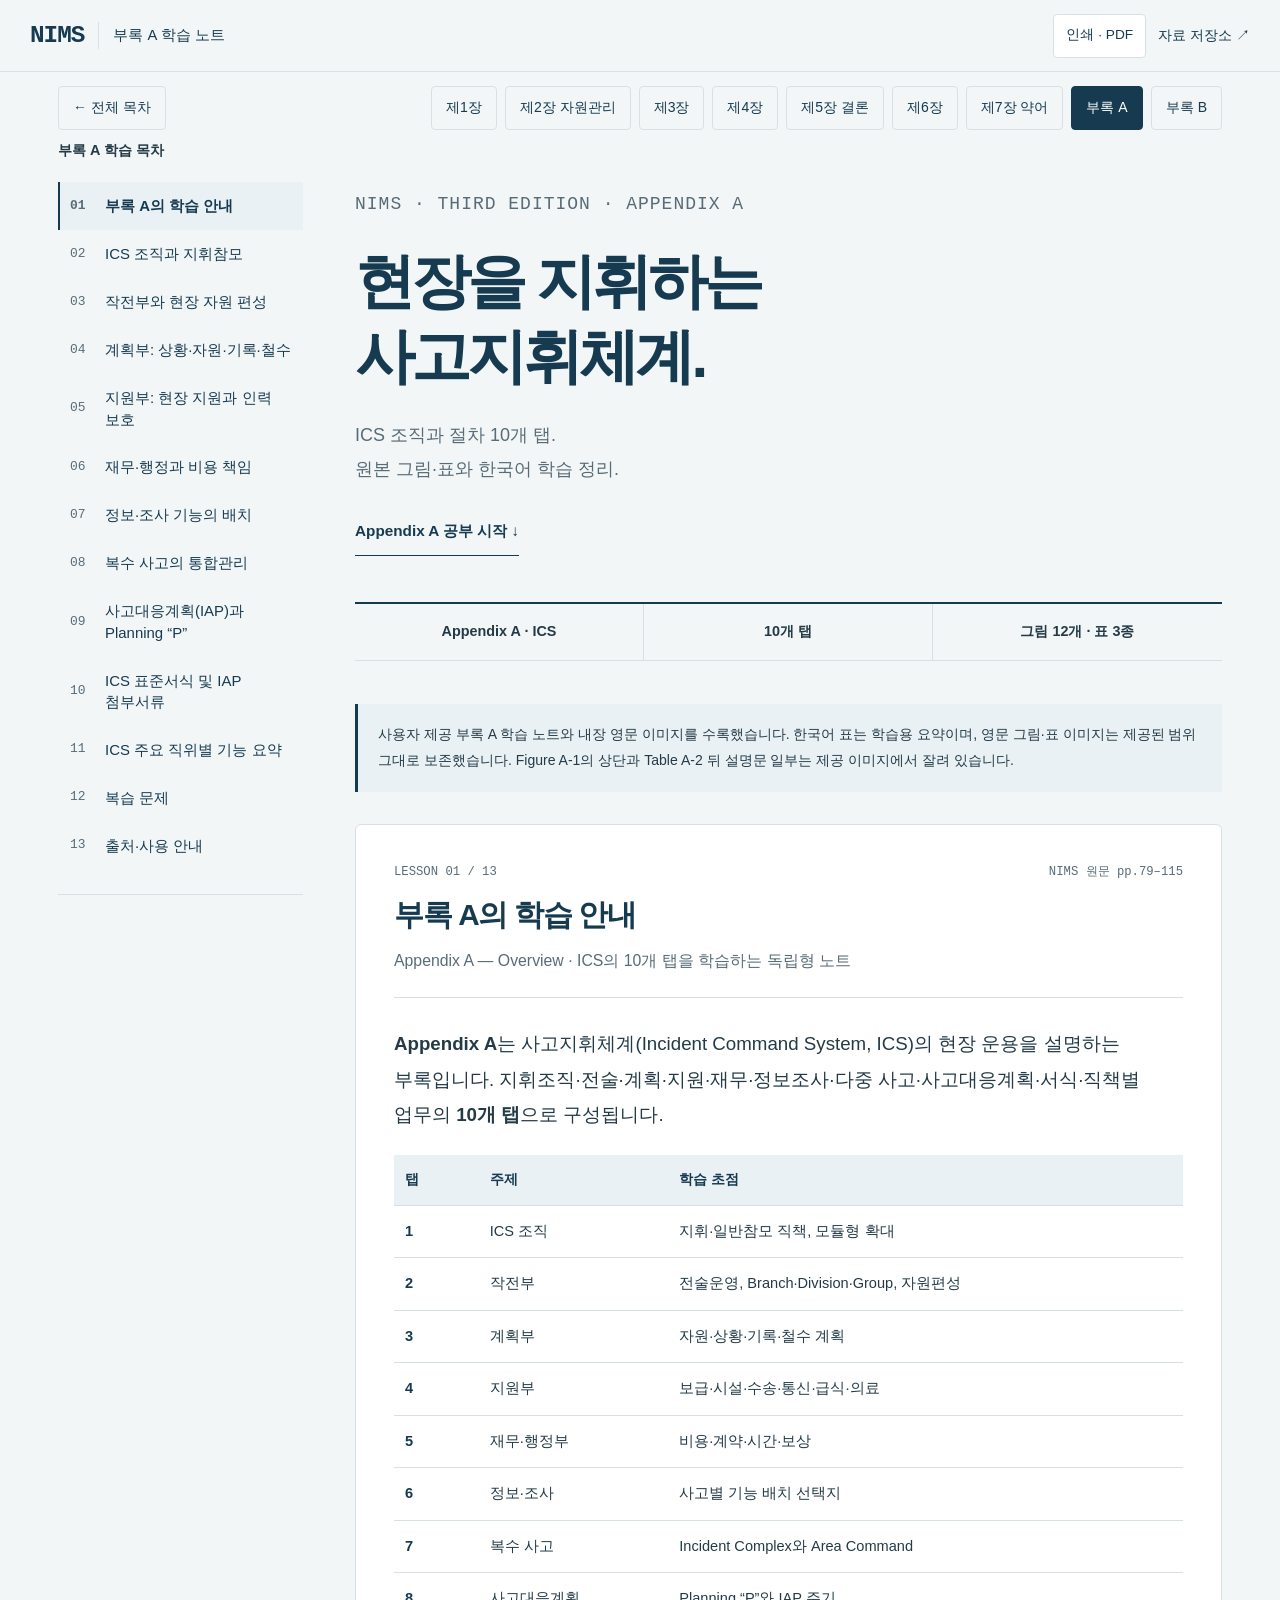
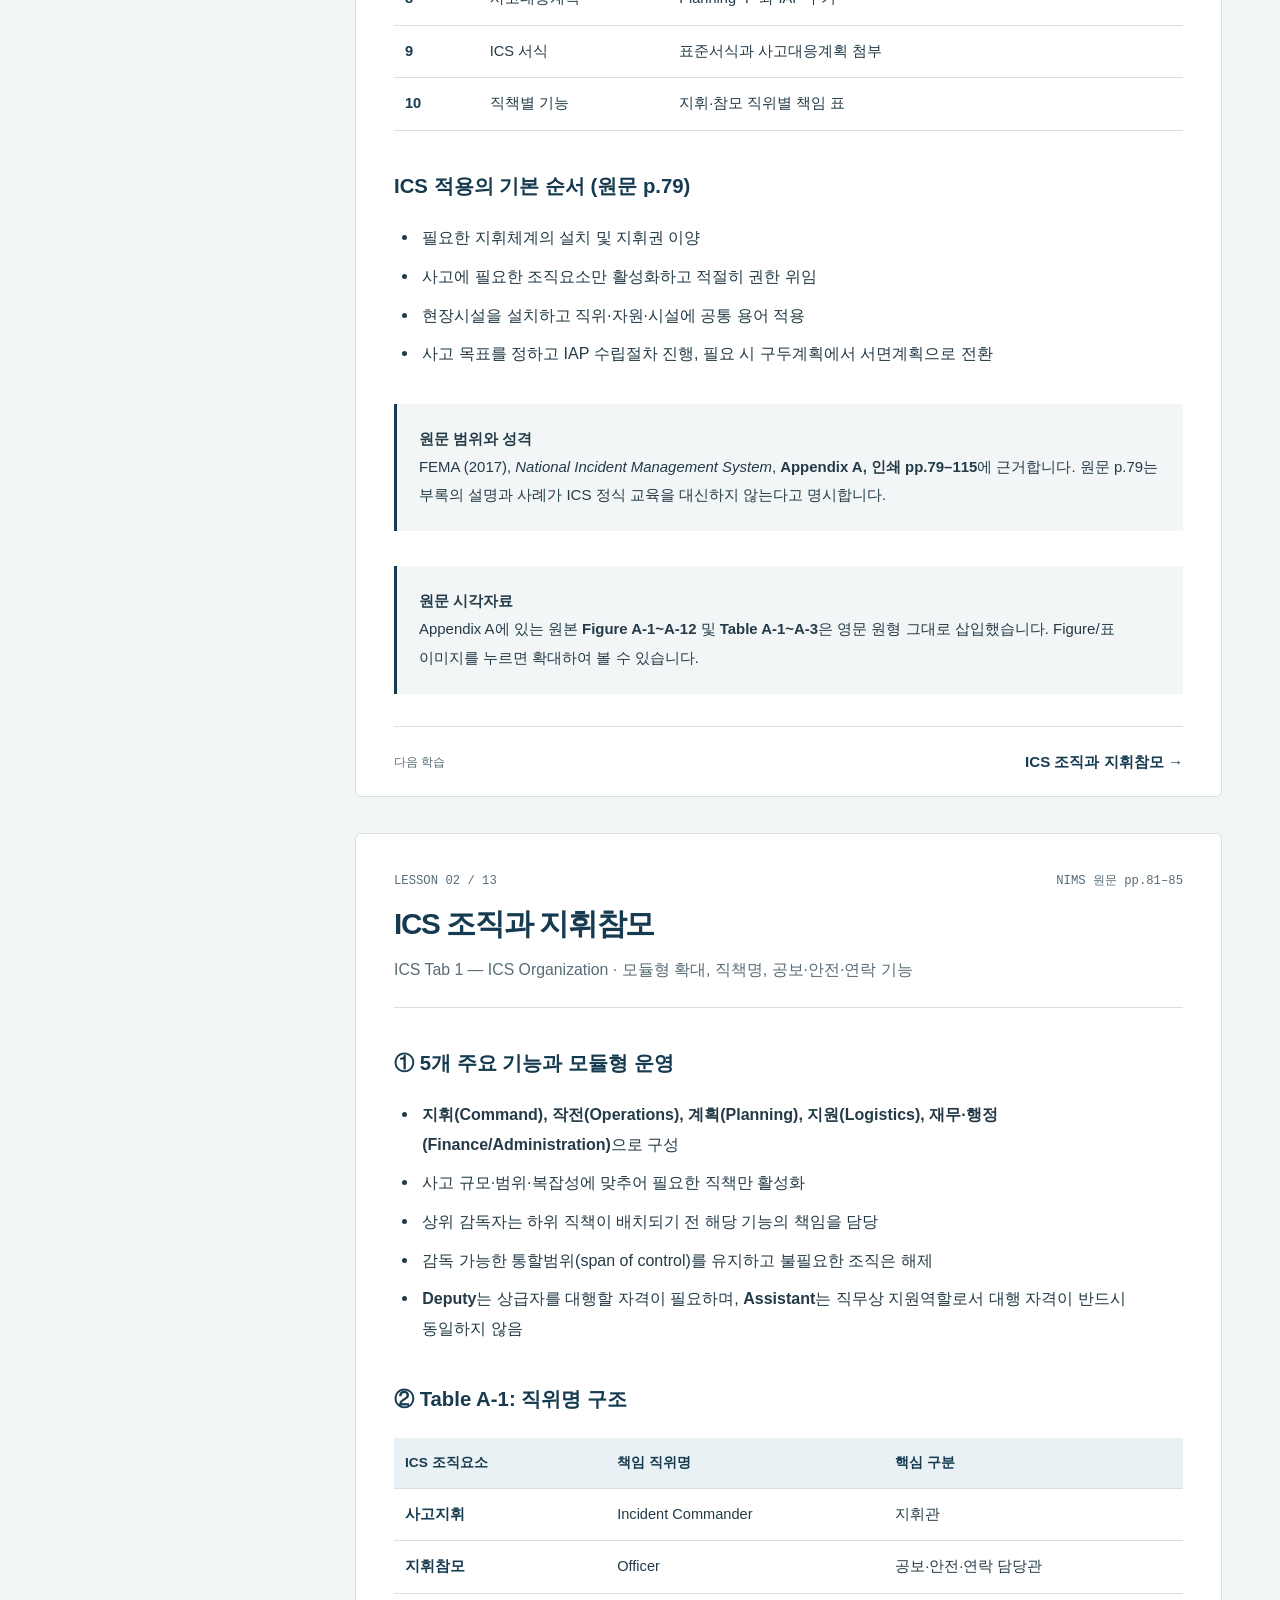
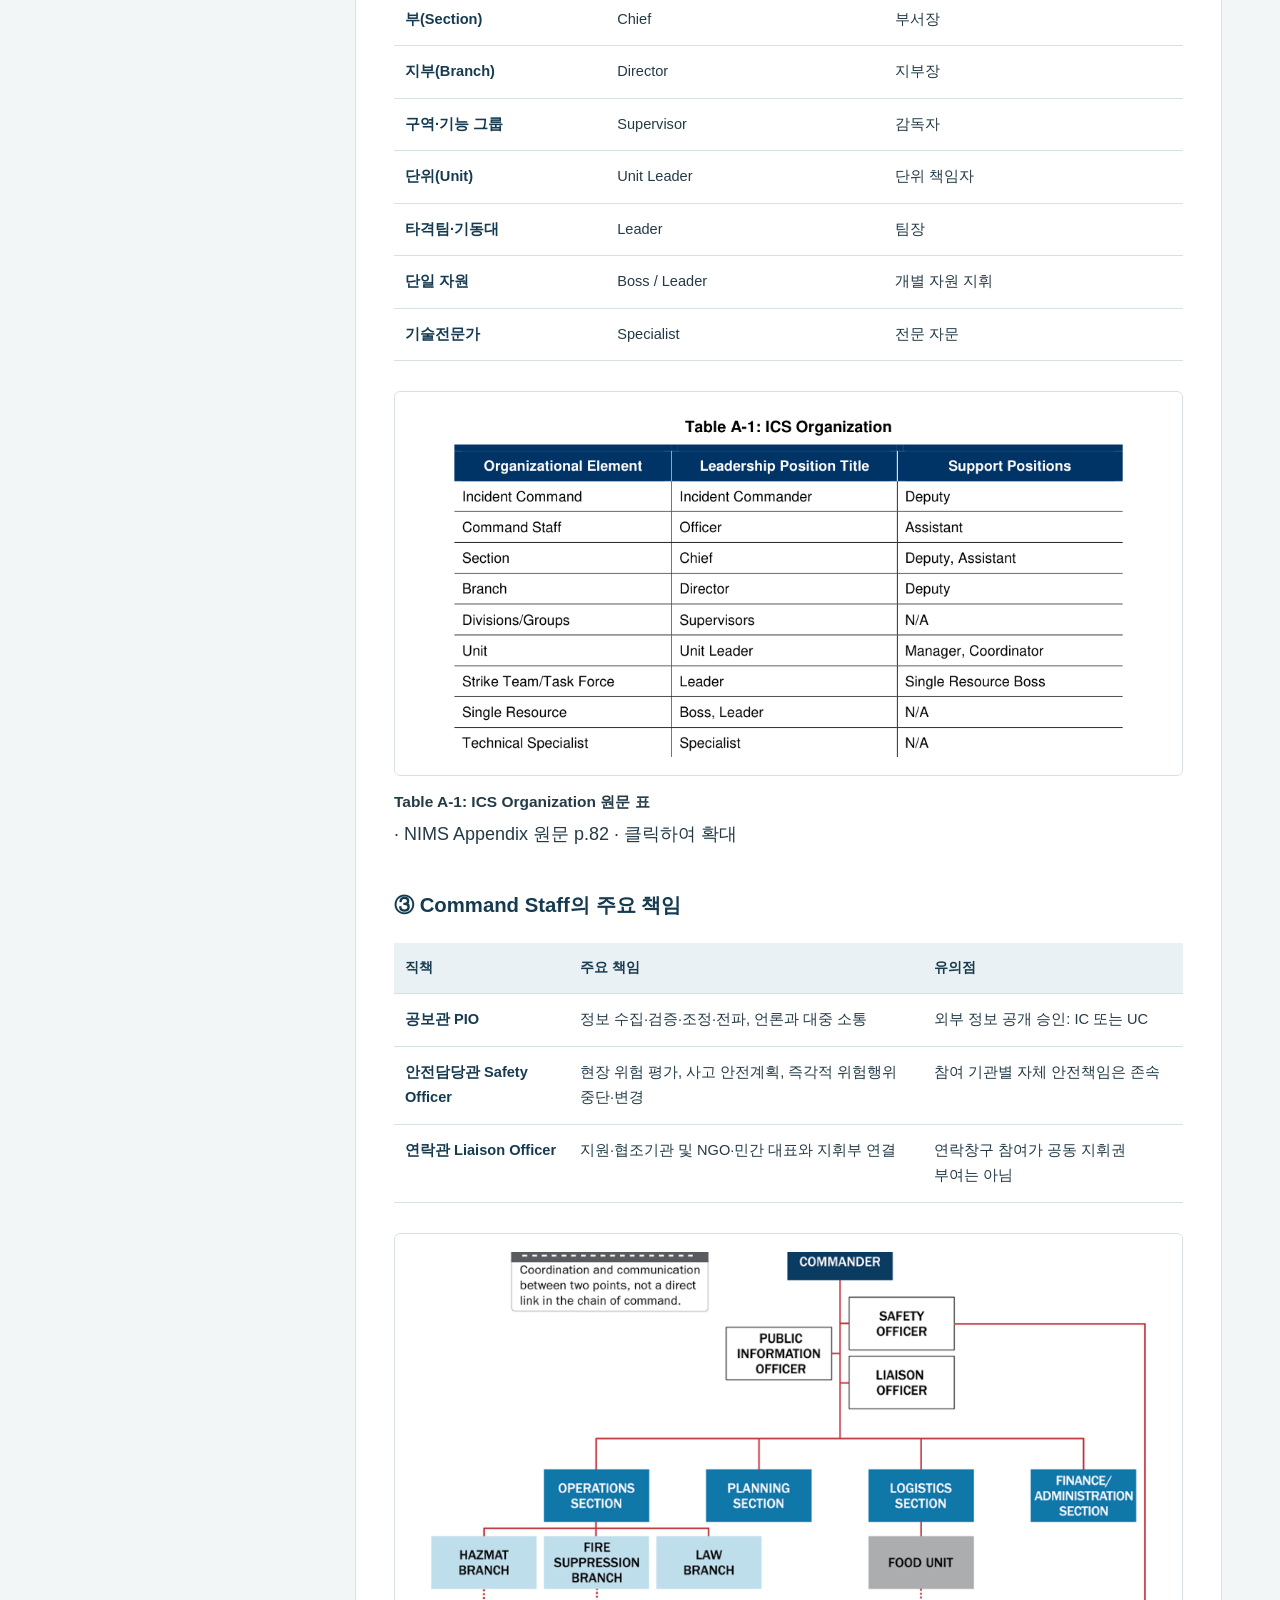
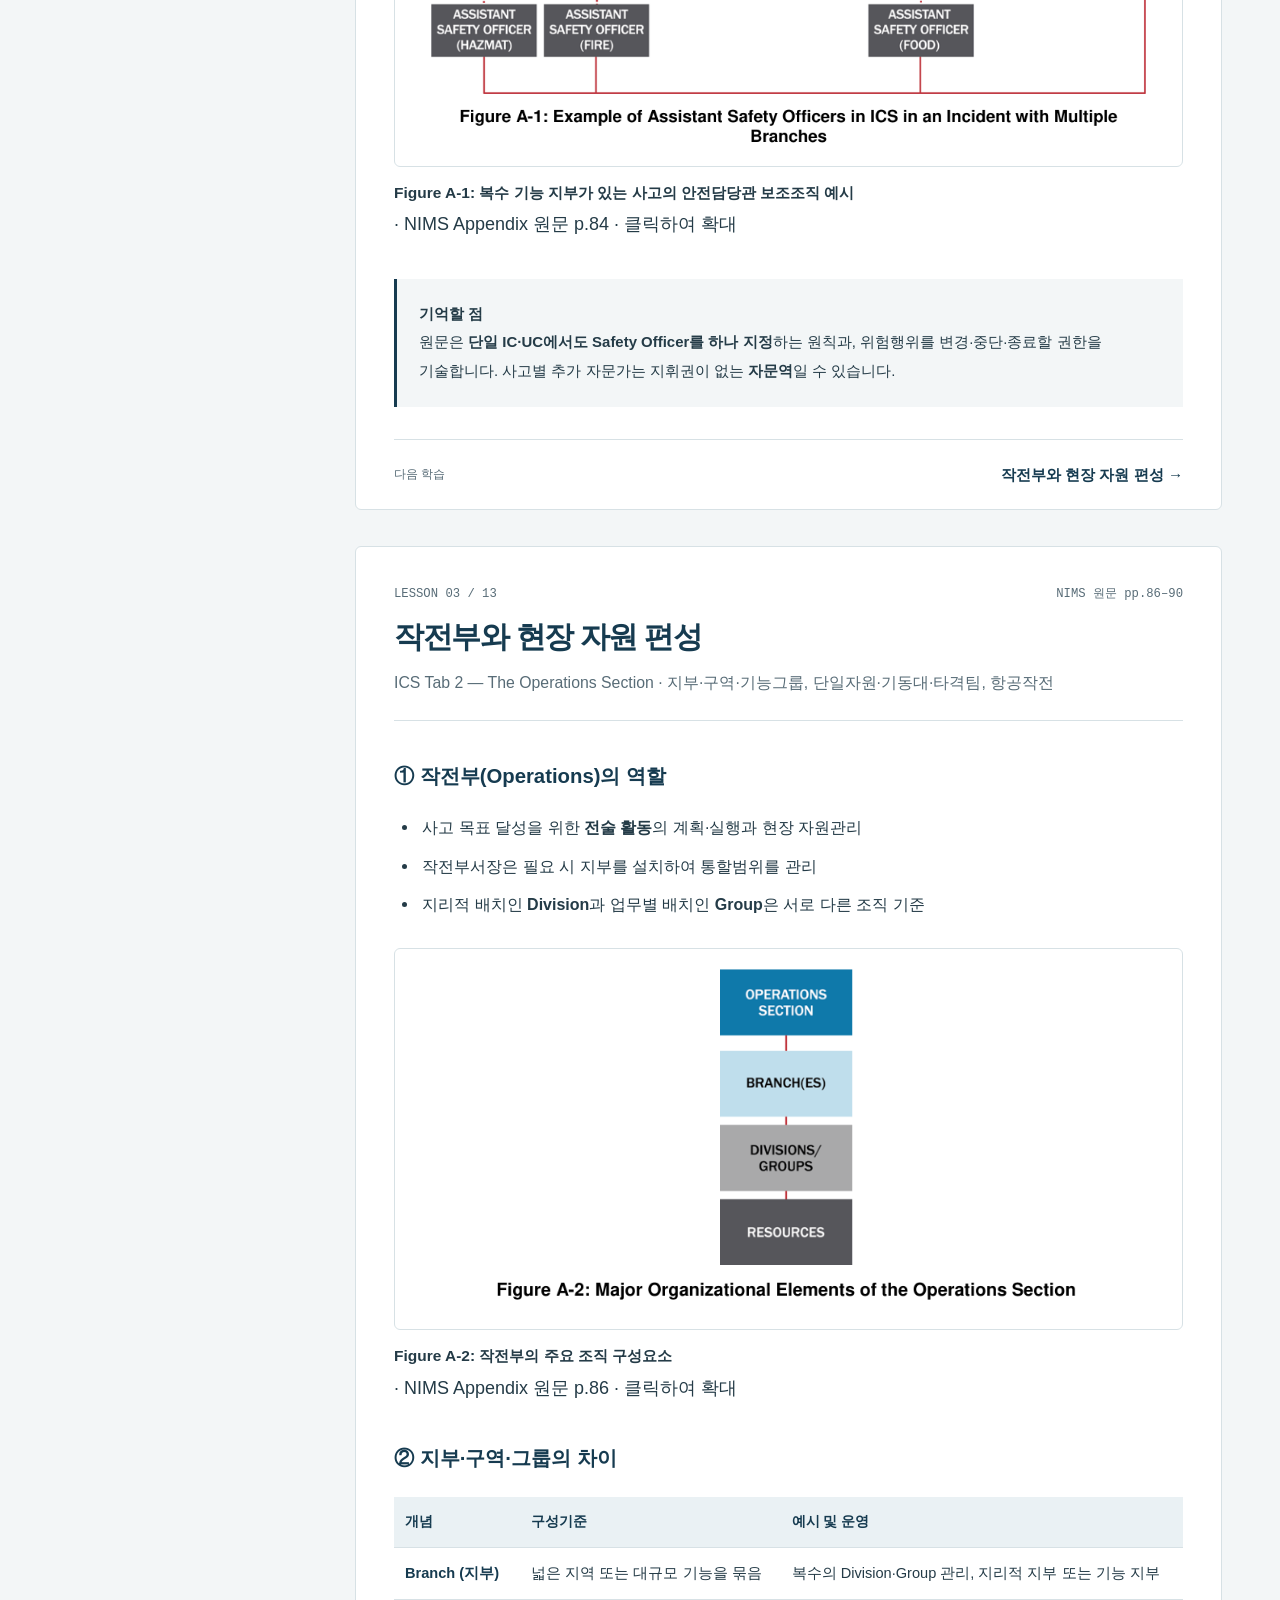
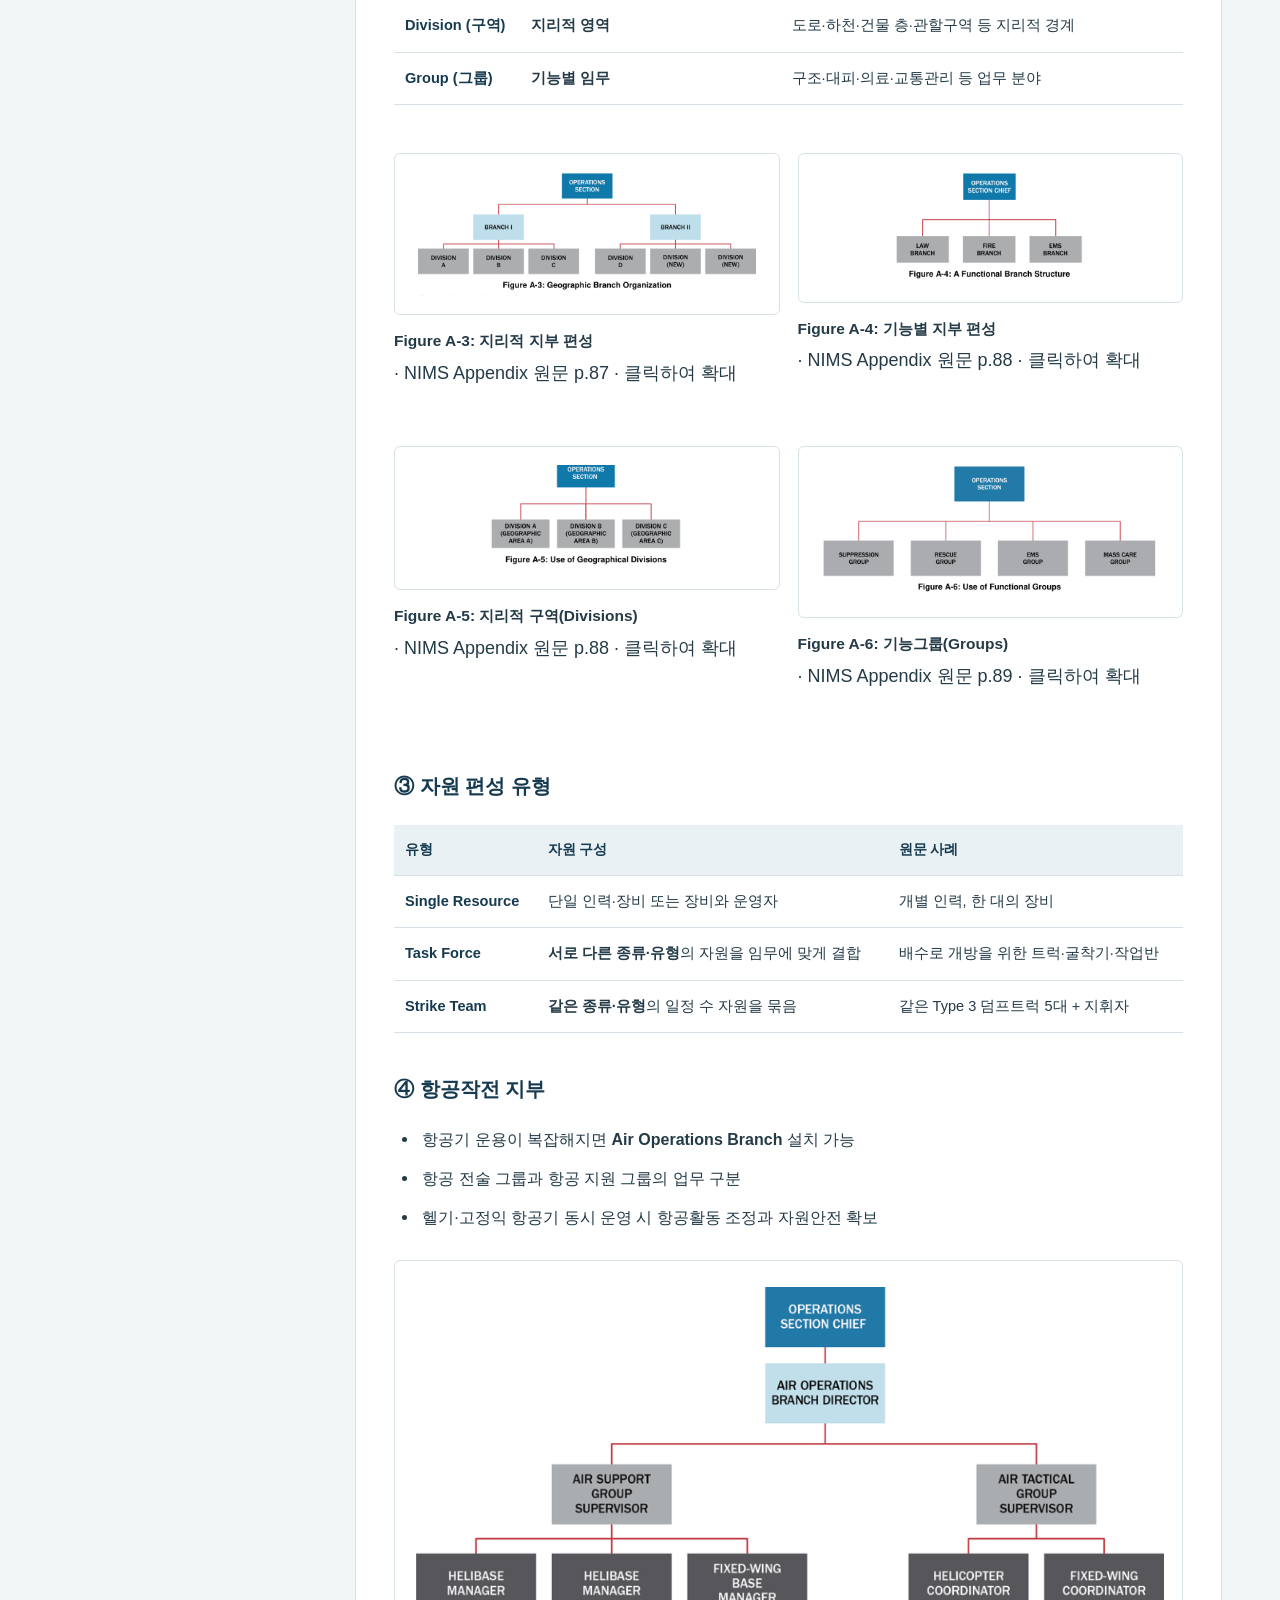
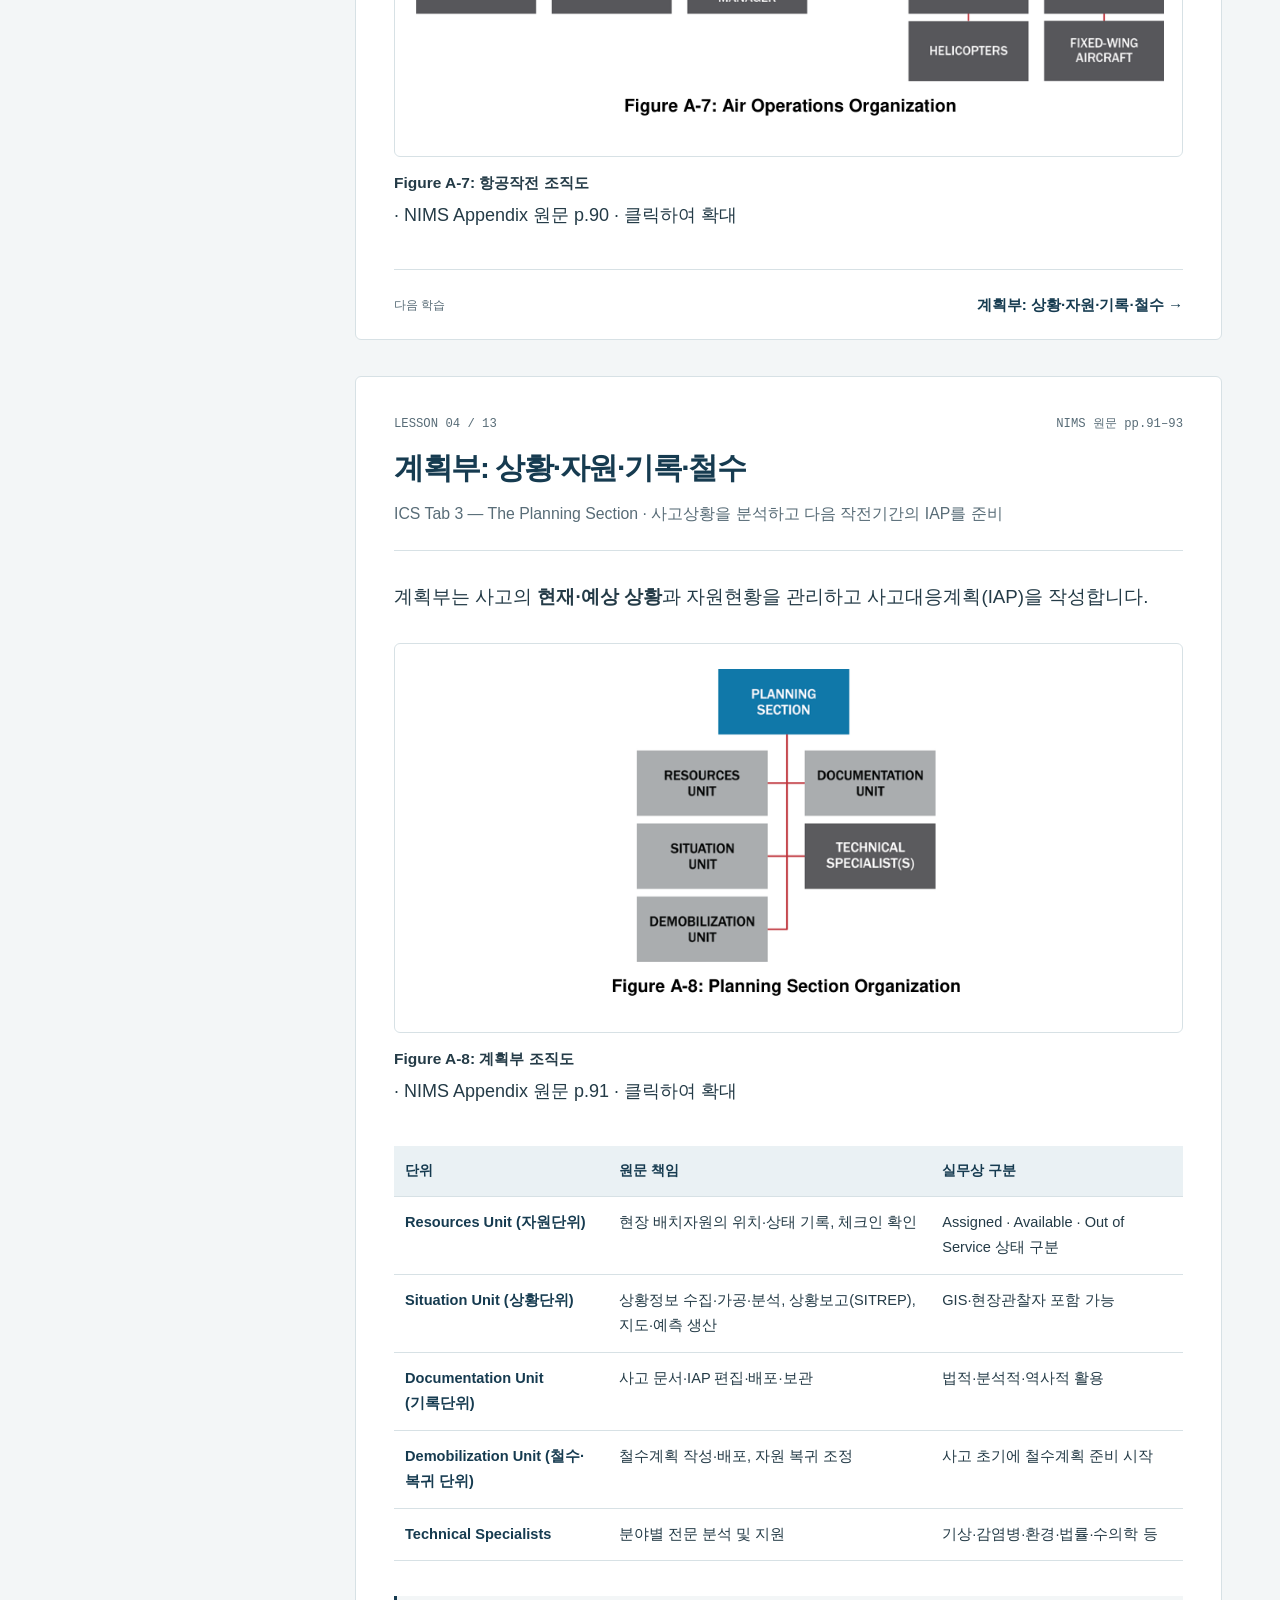
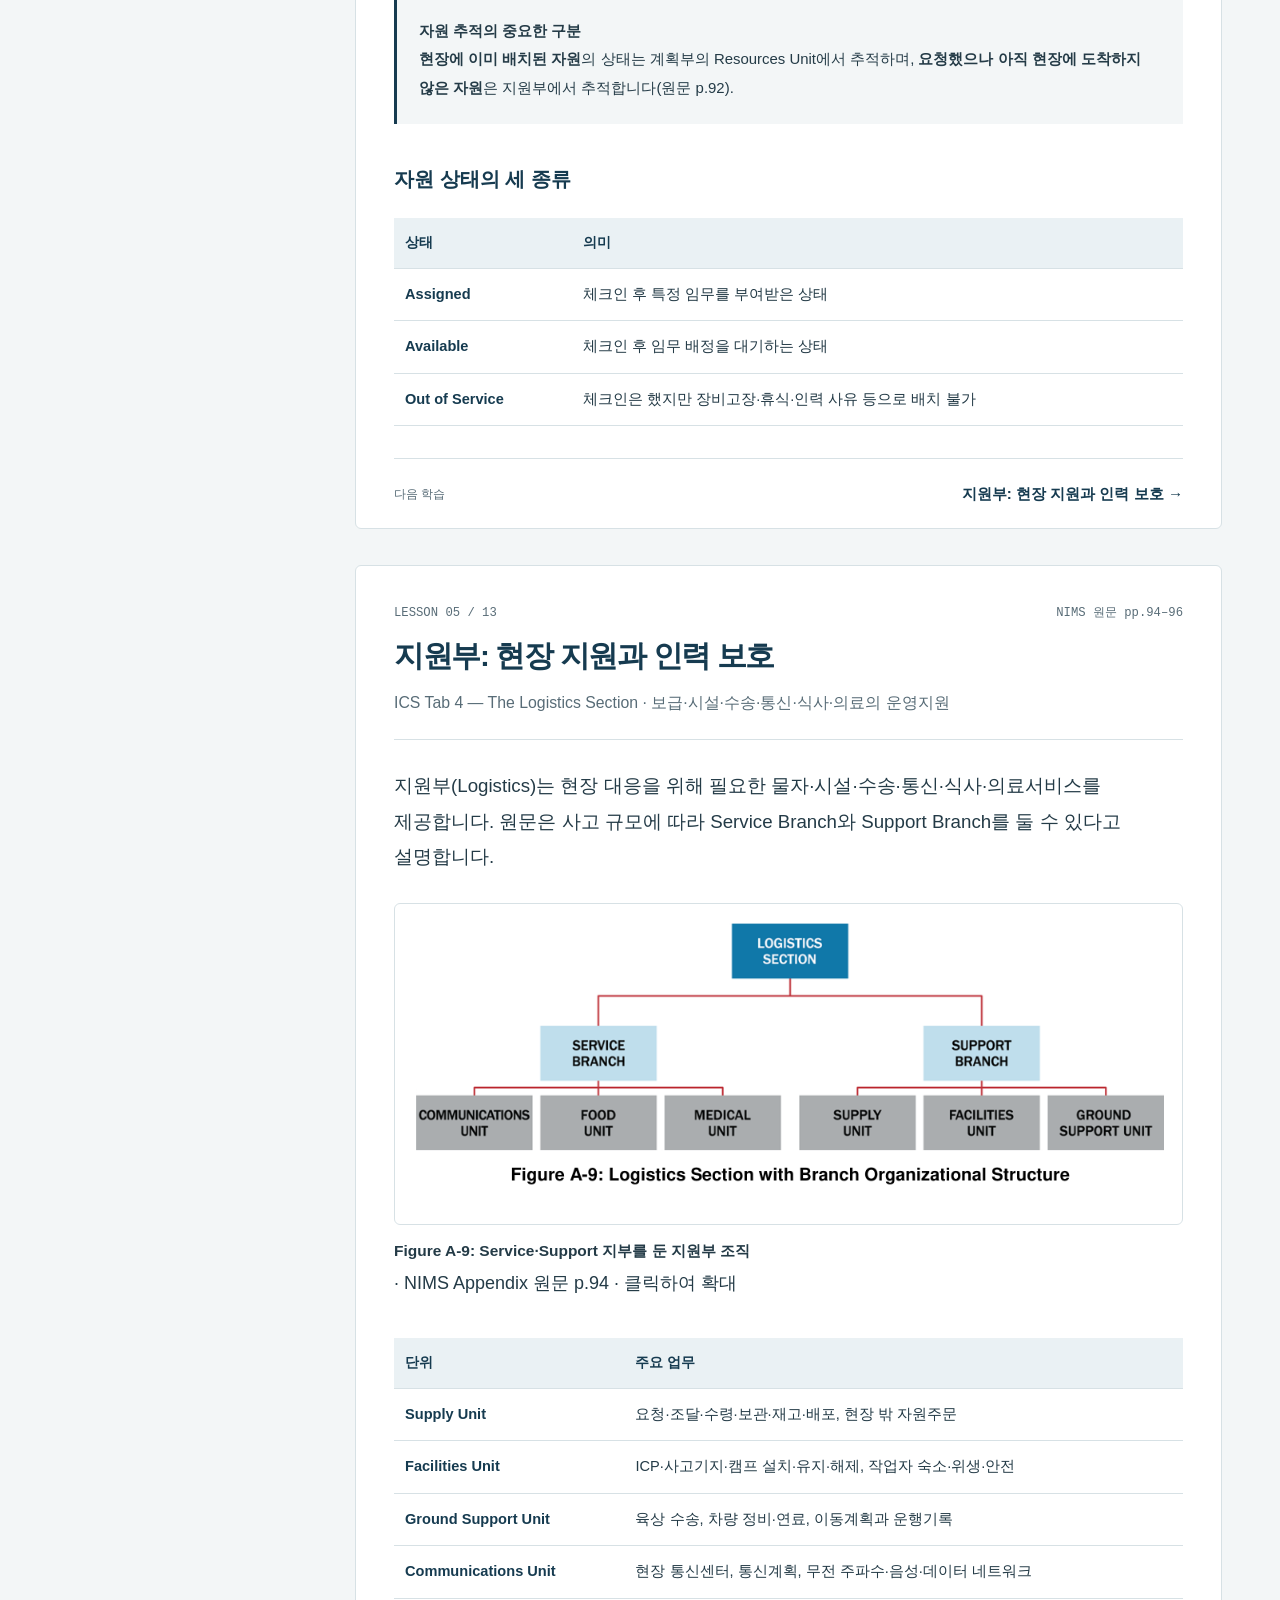
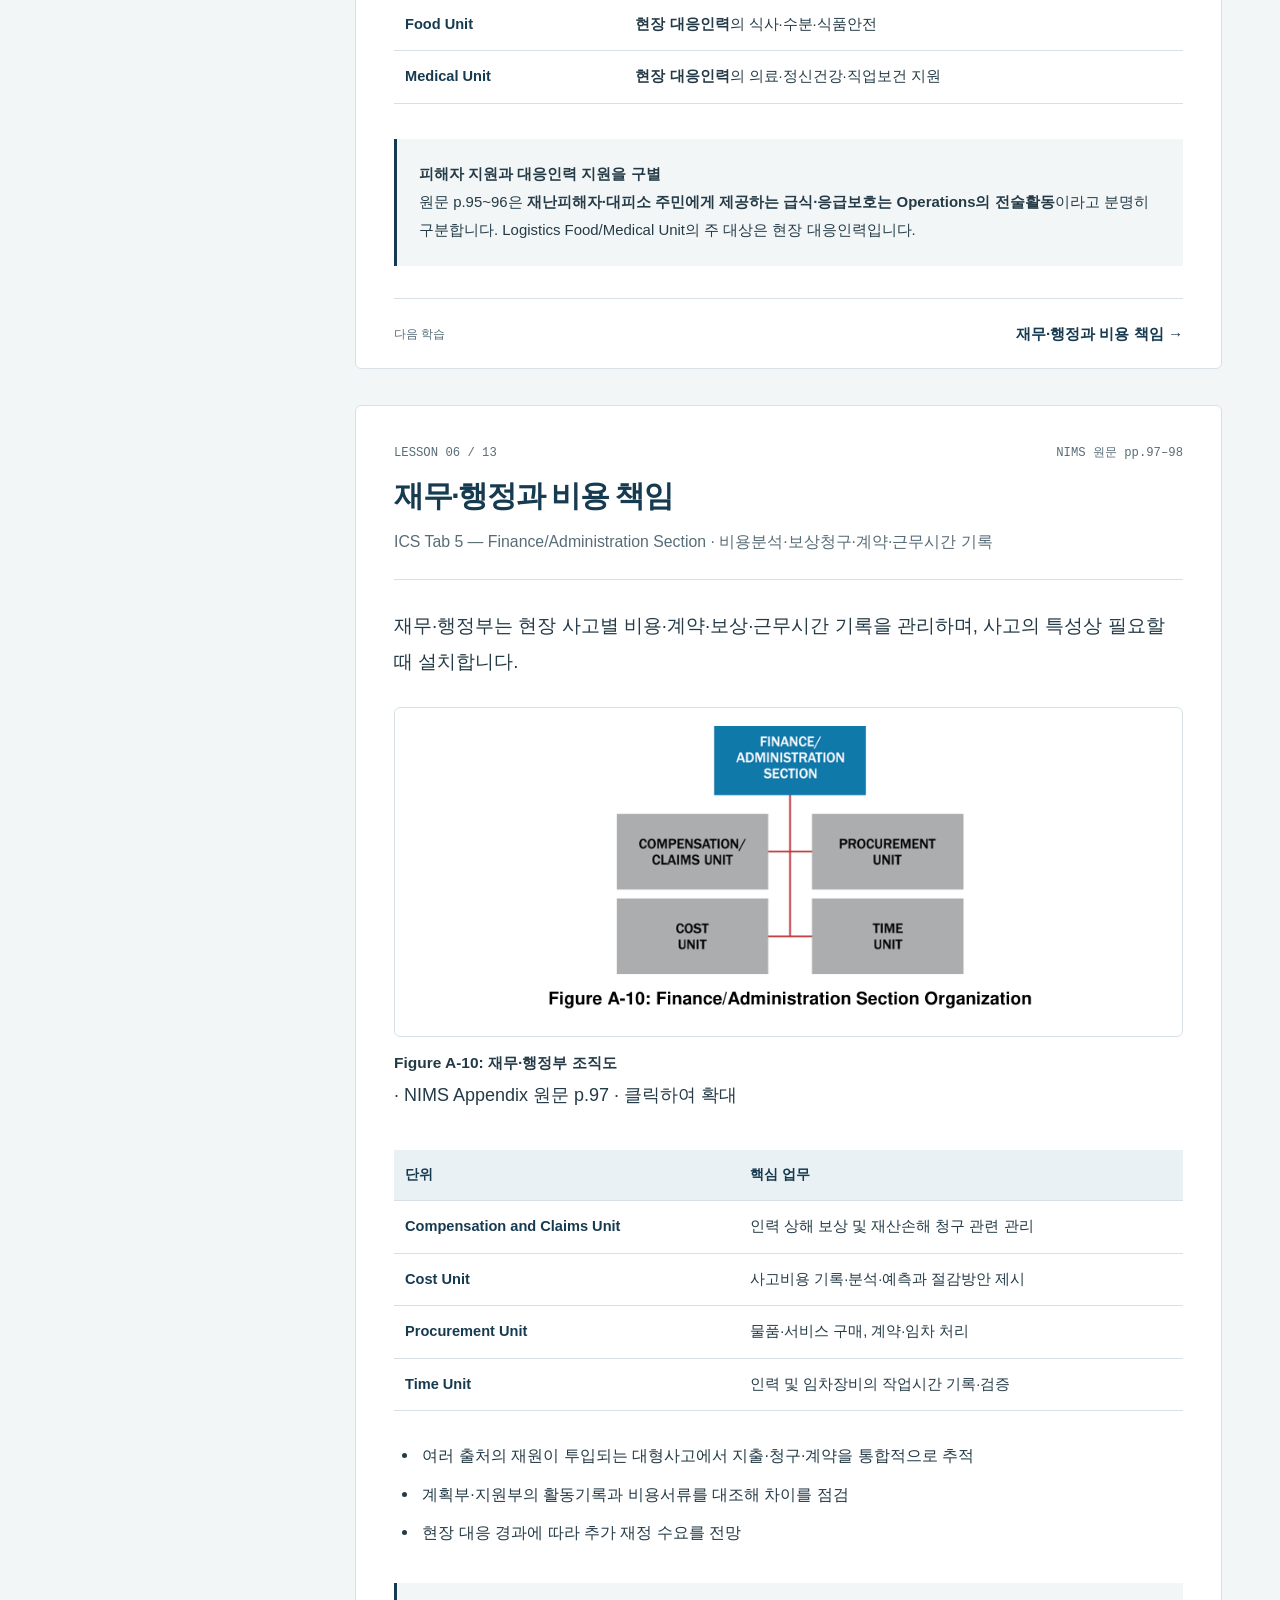
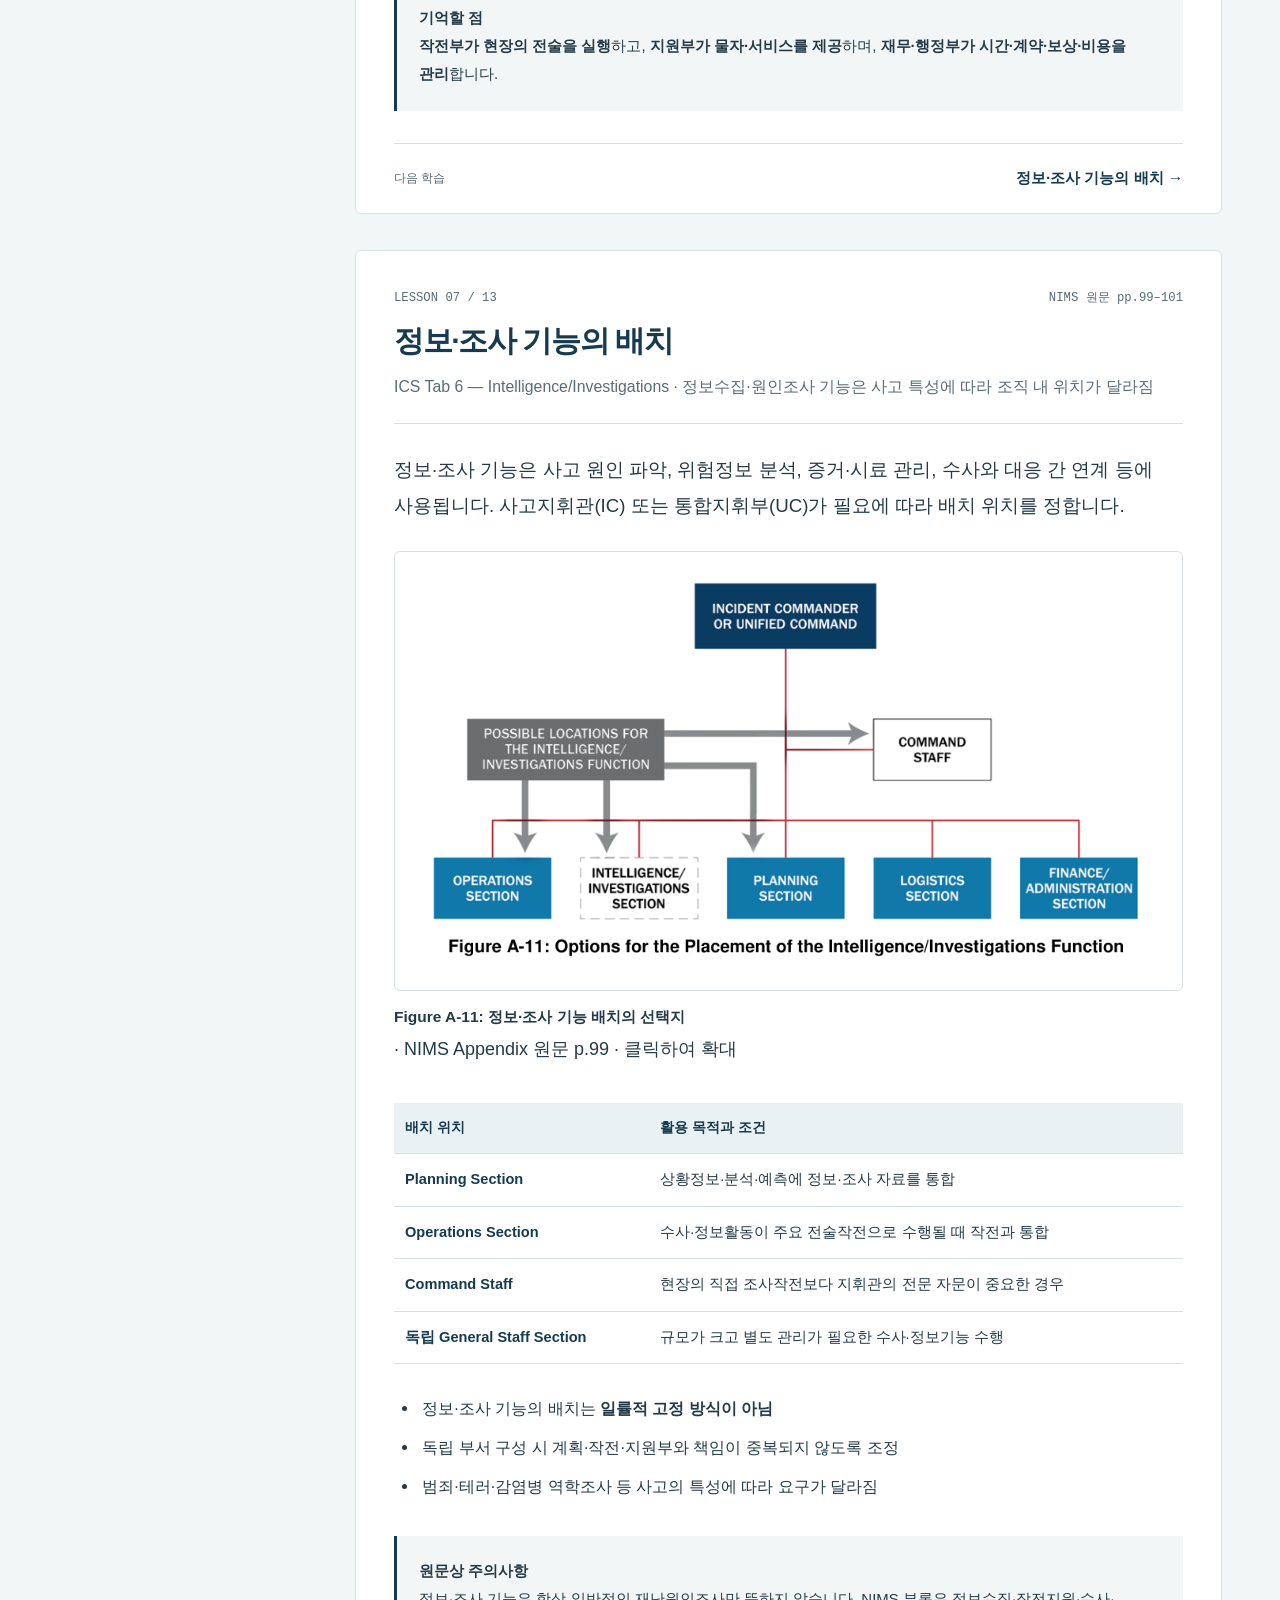
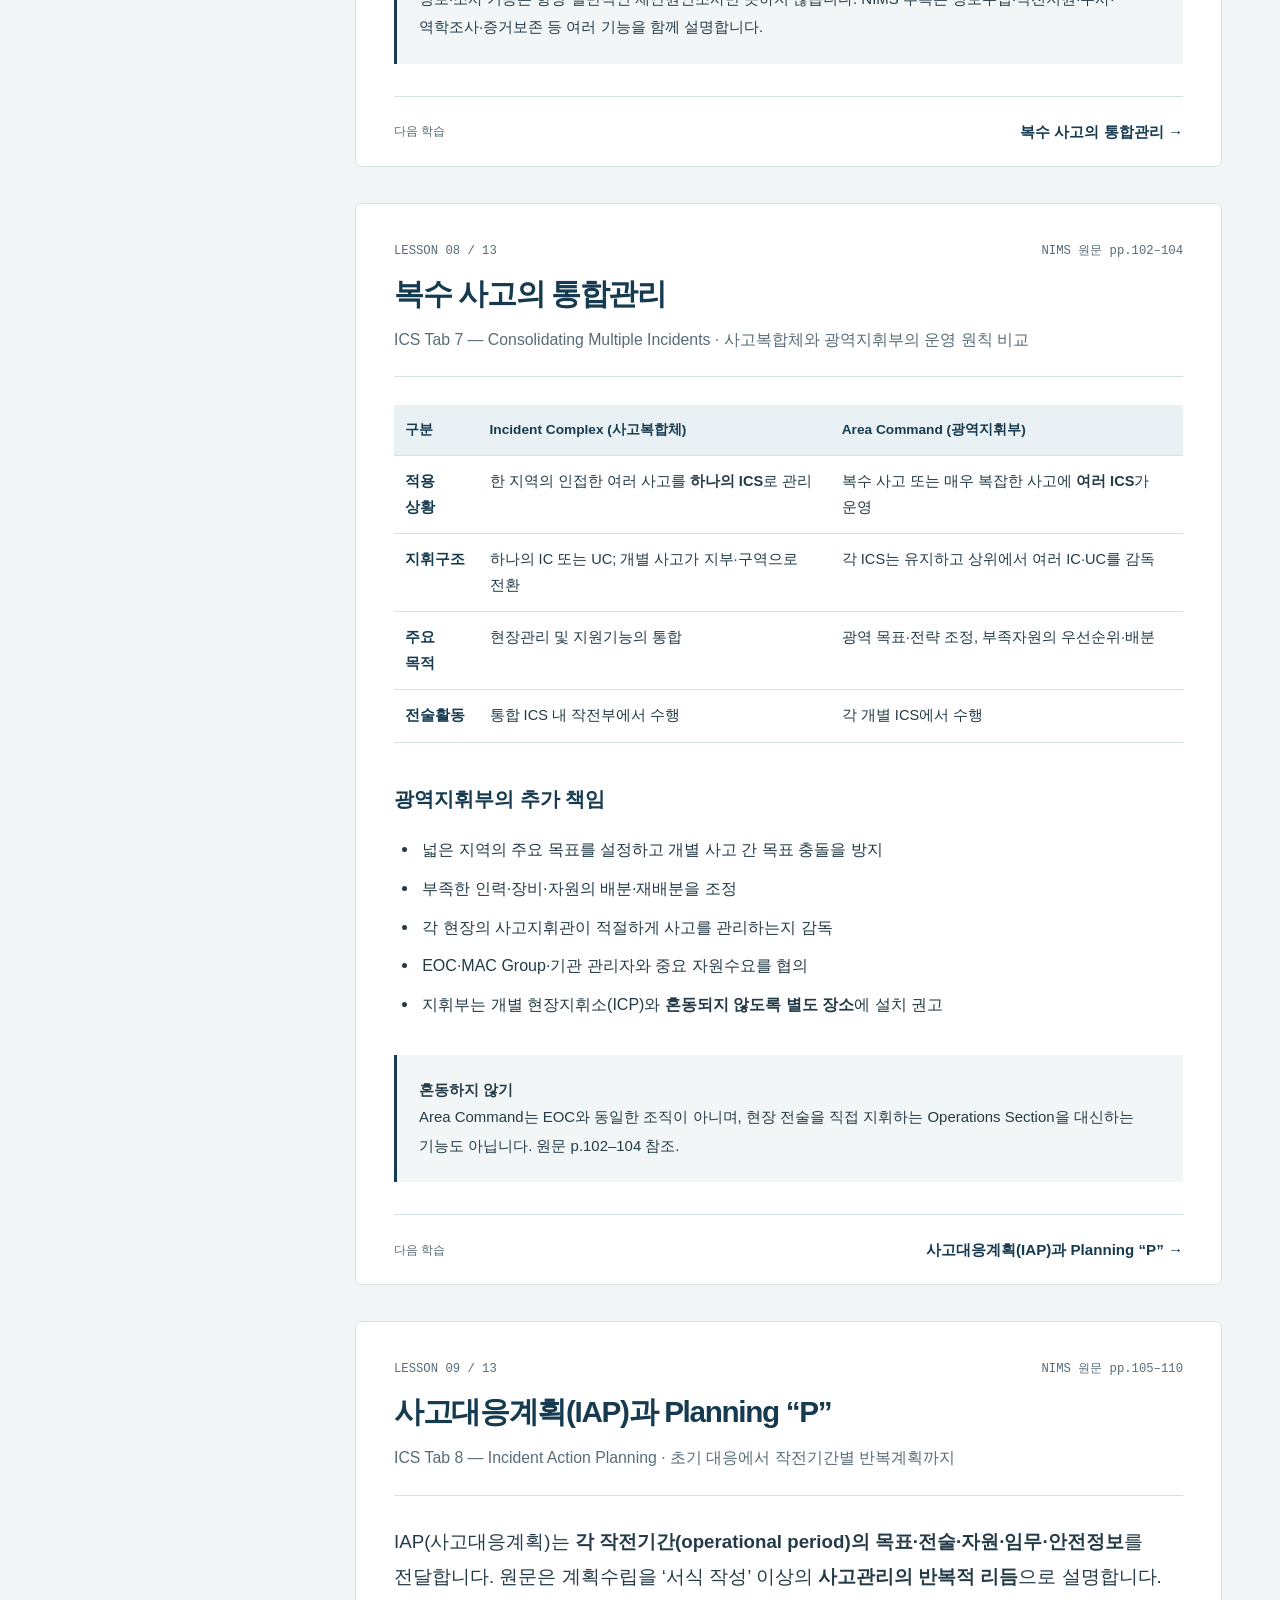
==== commit f340e0b2: "Add complete NIMS abbreviation list with bilingual search" ====
--- a/appendices/a/index.html
+++ b/appendices/a/index.html
@@ -1,4 +1,4 @@
 <!doctype html>
 <html lang="ko"><head><meta charset="utf-8"><meta name="viewport" content="width=device-width, initial-scale=1"><meta name="version" content="2.3.0"><meta name="description" content="NIMS 부록 A 사고지휘체계(ICS): 한국어 학습 노트와 제공 영문 그림·표를 함께 읽습니다."><title>부록 A 사고지휘체계(ICS) | 현장지휘체계 학습 노트</title><link rel="stylesheet" href="../../styles.css"><link rel="stylesheet" href="../../book.css"><link rel="stylesheet" href="../../appendices.css"><script defer src="../../app.js"></script></head>
 <body class="appendix-page" id="top"><a class="skip-link" href="#overview">본문으로 이동</a><div class="reading-progress" aria-hidden="true"><span></span></div><header class="site-header"><a class="brand" href="../../index.html"><strong>NIMS</strong><span>부록 A 학습 노트</span></a><div class="header-actions"><button class="mini-button" id="print-page" type="button">인쇄 · PDF</button><a class="repository-link" href="https://github.com/dorobo99-prog/nims-chapter3-study">자료 저장소 ↗</a></div></header>
-<nav class="book-nav" aria-label="교재 전체 탐색"><a href="../../index.html">← 전체 목차</a><a href="../../chapters/01/">제1장</a><a href="../../chapters/02/">제2장 자원관리</a><a href="../../chapters/03/">제3장</a><a href="../../chapters/04/">제4장</a><a href="../../chapters/05/">제5장 결론</a><a href="../../chapters/06/">제6장</a><a href="../a/" aria-current="page">부록 A</a><a href="../b/">부록 B</a></nav><div class="layout"><aside class="desktop-toc"><nav aria-label="부록 A 학습 목차"><p class="toc-label">부록 A 학습 목차</p><ol><li><a href="#overview" data-chapter="overview"><span>01</span>부록 A의 학습 안내</a></li><li><a href="#a1" data-chapter="a1"><span>02</span>ICS 조직과 지휘참모</a></li><li><a href="#a2" data-chapter="a2"><span>03</span>작전부와 현장 자원 편성</a></li><li><a href="#a3" data-chapter="a3"><span>04</span>계획부: 상황·자원·기록·철수</a></li><li><a href="#a4" data-chapter="a4"><span>05</span>지원부: 현장 지원과 인력 보호</a></li><li><a href="#a5" data-chapter="a5"><span>06</span>재무·행정과 비용 책임</a></li><li><a href="#a6" data-chapter="a6"><span>07</span>정보·조사 기능의 배치</a></li><li><a href="#a7" data-chapter="a7"><span>08</span>복수 사고의 통합관리</a></li><li><a href="#a8" data-chapter="a8"><span>09</span>사고대응계획(IAP)과 Planning “P”</a></li><li><a href="#a9" data-chapter="a9"><span>10</span>ICS 표준서식 및 IAP 첨부서류</a></li><li><a href="#a10" data-chapter="a10"><span>11</span>ICS 주요 직위별 기능 요약</a></li><li><a href="#quiz" data-chapter="quiz"><span>12</span>복습 문제</a></li><li><a href="#sources" data-chapter="sources"><span>13</span>출처·사용 안내</a></li></ol></nav><p class="toc-note">제공 학습 노트·영문 이미지<br>NIMS 인쇄 pp.79–115<br>17개 PNG 보존</p></aside><div class="content-column"><header class="hero"><p class="hero-subject">NIMS · THIRD EDITION · APPENDIX A</p><h1>현장을 지휘하는<br>사고지휘체계.</h1><p>ICS 조직과 절차 10개 탭.<br>원본 그림·표와 한국어 학습 정리.</p><a class="start-link" href="#overview">Appendix A 공부 시작 ↓</a></header><details class="mobile-toc"><summary><span>목차</span><strong id="current-chapter">부록 A의 학습 안내</strong></summary><nav aria-label="부록 A 모바일 목차"><p class="toc-label">부록 A 학습 목차</p><ol><li><a href="#overview" data-chapter="overview"><span>01</span>부록 A의 학습 안내</a></li><li><a href="#a1" data-chapter="a1"><span>02</span>ICS 조직과 지휘참모</a></li><li><a href="#a2" data-chapter="a2"><span>03</span>작전부와 현장 자원 편성</a></li><li><a href="#a3" data-chapter="a3"><span>04</span>계획부: 상황·자원·기록·철수</a></li><li><a href="#a4" data-chapter="a4"><span>05</span>지원부: 현장 지원과 인력 보호</a></li><li><a href="#a5" data-chapter="a5"><span>06</span>재무·행정과 비용 책임</a></li><li><a href="#a6" data-chapter="a6"><span>07</span>정보·조사 기능의 배치</a></li><li><a href="#a7" data-chapter="a7"><span>08</span>복수 사고의 통합관리</a></li><li><a href="#a8" data-chapter="a8"><span>09</span>사고대응계획(IAP)과 Planning “P”</a></li><li><a href="#a9" data-chapter="a9"><span>10</span>ICS 표준서식 및 IAP 첨부서류</a></li><li><a href="#a10" data-chapter="a10"><span>11</span>ICS 주요 직위별 기능 요약</a></li><li><a href="#quiz" data-chapter="quiz"><span>12</span>복습 문제</a></li><li><a href="#sources" data-chapter="sources"><span>13</span>출처·사용 안내</a></li></ol></nav></details><div class="responsibility-strip"><span>Appendix A · ICS</span><span>10개 탭</span><span>그림 12개 · 표 3종</span></div><aside class="source-boundary" aria-label="제공 자료 안내"><p>사용자 제공 부록 A 학습 노트와 내장 영문 이미지를 수록했습니다. 한국어 표는 학습용 요약이며, 영문 그림·표 이미지는 제공된 범위 그대로 보존했습니다. Figure A-1의 상단과 Table A-2 뒤 설명문 일부는 제공 이미지에서 잘려 있습니다.</p></aside><main><section class="chapter" id="overview" aria-labelledby="h-overview"><div class="chapter-header"><div class="chapter-meta"><span>LESSON 01 / 13</span><span>NIMS 원문 pp.79–115</span></div><h2 id="h-overview">부록 A의 학습 안내</h2><p>Appendix A — Overview · ICS의 10개 탭을 학습하는 독립형 노트</p></div><div class="chapter-body"><p><strong>Appendix A</strong>는 사고지휘체계(Incident Command System, ICS)의 현장 운용을 설명하는 부록입니다. 지휘조직·전술·계획·지원·재무·정보조사·다중 사고·사고대응계획·서식·직책별 업무의 <strong>10개 탭</strong>으로 구성됩니다.</p><div class="table-scroll"><table class="study-table"><thead><tr><th>탭</th><th>주제</th><th>학습 초점</th></tr></thead><tbody><tr><td data-label="탭"><div class="cell-value">1</div></td><td data-label="주제"><div class="cell-value">ICS 조직</div></td><td data-label="학습 초점"><div class="cell-value">지휘·일반참모 직책, 모듈형 확대</div></td></tr><tr><td data-label="탭"><div class="cell-value">2</div></td><td data-label="주제"><div class="cell-value">작전부</div></td><td data-label="학습 초점"><div class="cell-value">전술운영, Branch·Division·Group, 자원편성</div></td></tr><tr><td data-label="탭"><div class="cell-value">3</div></td><td data-label="주제"><div class="cell-value">계획부</div></td><td data-label="학습 초점"><div class="cell-value">자원·상황·기록·철수 계획</div></td></tr><tr><td data-label="탭"><div class="cell-value">4</div></td><td data-label="주제"><div class="cell-value">지원부</div></td><td data-label="학습 초점"><div class="cell-value">보급·시설·수송·통신·급식·의료</div></td></tr><tr><td data-label="탭"><div class="cell-value">5</div></td><td data-label="주제"><div class="cell-value">재무·행정부</div></td><td data-label="학습 초점"><div class="cell-value">비용·계약·시간·보상</div></td></tr><tr><td data-label="탭"><div class="cell-value">6</div></td><td data-label="주제"><div class="cell-value">정보·조사</div></td><td data-label="학습 초점"><div class="cell-value">사고별 기능 배치 선택지</div></td></tr><tr><td data-label="탭"><div class="cell-value">7</div></td><td data-label="주제"><div class="cell-value">복수 사고</div></td><td data-label="학습 초점"><div class="cell-value">Incident Complex와 Area Command</div></td></tr><tr><td data-label="탭"><div class="cell-value">8</div></td><td data-label="주제"><div class="cell-value">사고대응계획</div></td><td data-label="학습 초점"><div class="cell-value">Planning “P”와 IAP 주기</div></td></tr><tr><td data-label="탭"><div class="cell-value">9</div></td><td data-label="주제"><div class="cell-value">ICS 서식</div></td><td data-label="학습 초점"><div class="cell-value">표준서식과 사고대응계획 첨부</div></td></tr><tr><td data-label="탭"><div class="cell-value">10</div></td><td data-label="주제"><div class="cell-value">직책별 기능</div></td><td data-label="학습 초점"><div class="cell-value">지휘·참모 직위별 책임 표</div></td></tr></tbody></table></div><h3>ICS 적용의 기본 순서 (원문 p.79)</h3><ul class="bullets"><li>필요한 지휘체계의 설치 및 지휘권 이양</li><li>사고에 필요한 조직요소만 활성화하고 적절히 권한 위임</li><li>현장시설을 설치하고 직위·자원·시설에 공통 용어 적용</li><li>사고 목표를 정하고 IAP 수립절차 진행, 필요 시 구두계획에서 서면계획으로 전환</li></ul><div class="evidence-note"><strong>원문 범위와 성격</strong><p>FEMA (2017), <em>National Incident Management System</em>, <strong>Appendix A, 인쇄 pp.79–115</strong>에 근거합니다. 원문 p.79는 부록의 설명과 사례가 ICS 정식 교육을 대신하지 않는다고 명시합니다.</p></div><div class="evidence-note"><strong>원문 시각자료</strong><p>Appendix A에 있는 원본 <strong>Figure A-1~A-12</strong> 및 <strong>Table A-1~A-3</strong>은 영문 원형 그대로 삽입했습니다. Figure/표 이미지를 누르면 확대하여 볼 수 있습니다.</p></div></div><a class="next-chapter" href="#a1"><span>다음 학습</span><strong>ICS 조직과 지휘참모 →</strong></a></section><section class="chapter" id="a1" aria-labelledby="h-a1"><div class="chapter-header"><div class="chapter-meta"><span>LESSON 02 / 13</span><span>NIMS 원문 pp.81–85</span></div><h2 id="h-a1">ICS 조직과 지휘참모</h2><p>ICS Tab 1 — ICS Organization · 모듈형 확대, 직책명, 공보·안전·연락 기능</p></div><div class="chapter-body"><h3>① 5개 주요 기능과 모듈형 운영</h3><ul class="bullets"><li><strong>지휘(Command), 작전(Operations), 계획(Planning), 지원(Logistics), 재무·행정(Finance/Administration)</strong>으로 구성</li><li>사고 규모·범위·복잡성에 맞추어 필요한 직책만 활성화</li><li>상위 감독자는 하위 직책이 배치되기 전 해당 기능의 책임을 담당</li><li>감독 가능한 통할범위(span of control)를 유지하고 불필요한 조직은 해제</li><li><strong>Deputy</strong>는 상급자를 대행할 자격이 필요하며, <strong>Assistant</strong>는 직무상 지원역할로서 대행 자격이 반드시 동일하지 않음</li></ul><h3>② Table A-1: 직위명 구조</h3><div class="table-scroll"><table class="study-table"><thead><tr><th>ICS 조직요소</th><th>책임 직위명</th><th>핵심 구분</th></tr></thead><tbody><tr><td data-label="ICS 조직요소"><div class="cell-value">사고지휘</div></td><td data-label="책임 직위명"><div class="cell-value">Incident Commander</div></td><td data-label="핵심 구분"><div class="cell-value">지휘관</div></td></tr><tr><td data-label="ICS 조직요소"><div class="cell-value">지휘참모</div></td><td data-label="책임 직위명"><div class="cell-value">Officer</div></td><td data-label="핵심 구분"><div class="cell-value">공보·안전·연락 담당관</div></td></tr><tr><td data-label="ICS 조직요소"><div class="cell-value">부(Section)</div></td><td data-label="책임 직위명"><div class="cell-value">Chief</div></td><td data-label="핵심 구분"><div class="cell-value">부서장</div></td></tr><tr><td data-label="ICS 조직요소"><div class="cell-value">지부(Branch)</div></td><td data-label="책임 직위명"><div class="cell-value">Director</div></td><td data-label="핵심 구분"><div class="cell-value">지부장</div></td></tr><tr><td data-label="ICS 조직요소"><div class="cell-value">구역·기능 그룹</div></td><td data-label="책임 직위명"><div class="cell-value">Supervisor</div></td><td data-label="핵심 구분"><div class="cell-value">감독자</div></td></tr><tr><td data-label="ICS 조직요소"><div class="cell-value">단위(Unit)</div></td><td data-label="책임 직위명"><div class="cell-value">Unit Leader</div></td><td data-label="핵심 구분"><div class="cell-value">단위 책임자</div></td></tr><tr><td data-label="ICS 조직요소"><div class="cell-value">타격팀·기동대</div></td><td data-label="책임 직위명"><div class="cell-value">Leader</div></td><td data-label="핵심 구분"><div class="cell-value">팀장</div></td></tr><tr><td data-label="ICS 조직요소"><div class="cell-value">단일 자원</div></td><td data-label="책임 직위명"><div class="cell-value">Boss / Leader</div></td><td data-label="핵심 구분"><div class="cell-value">개별 자원 지휘</div></td></tr><tr><td data-label="ICS 조직요소"><div class="cell-value">기술전문가</div></td><td data-label="책임 직위명"><div class="cell-value">Specialist</div></td><td data-label="핵심 구분"><div class="cell-value">전문 자문</div></td></tr></tbody></table></div><figure class="source-figure"><a href="images/table-a-01.png" target="_blank" rel="noopener" title="원본 크게 보기" class="figure-open"><img src="images/table-a-01.png" loading="lazy" alt="Table A-1: ICS Organization 원문 표" width="1052" height="486"></a><figcaption><strong>Table A-1: ICS Organization 원문 표</strong> · NIMS Appendix 원문 p.82 · 클릭하여 확대</figcaption></figure><h3>③ Command Staff의 주요 책임</h3><div class="table-scroll"><table class="study-table"><thead><tr><th>직책</th><th>주요 책임</th><th>유의점</th></tr></thead><tbody><tr><td data-label="직책"><div class="cell-value">공보관 PIO</div></td><td data-label="주요 책임"><div class="cell-value">정보 수집·검증·조정·전파, 언론과 대중 소통</div></td><td data-label="유의점"><div class="cell-value">외부 정보 공개 승인: IC 또는 UC</div></td></tr><tr><td data-label="직책"><div class="cell-value">안전담당관 Safety Officer</div></td><td data-label="주요 책임"><div class="cell-value">현장 위험 평가, 사고 안전계획, 즉각적 위험행위 중단·변경</div></td><td data-label="유의점"><div class="cell-value">참여 기관별 자체 안전책임은 존속</div></td></tr><tr><td data-label="직책"><div class="cell-value">연락관 Liaison Officer</div></td><td data-label="주요 책임"><div class="cell-value">지원·협조기관 및 NGO·민간 대표와 지휘부 연결</div></td><td data-label="유의점"><div class="cell-value">연락창구 참여가 공동 지휘권 부여는 아님</div></td></tr></tbody></table></div><figure class="source-figure"><a href="images/figure-a-01.png" target="_blank" rel="noopener" title="원본 크게 보기" class="figure-open"><img src="images/figure-a-01.png" loading="lazy" alt="Figure A-1: 복수 기능 지부가 있는 사고의 안전담당관 보조조직 예시" width="984" height="650"></a><figcaption><strong>Figure A-1: 복수 기능 지부가 있는 사고의 안전담당관 보조조직 예시</strong> · NIMS Appendix 원문 p.84 · 클릭하여 확대</figcaption></figure><div class="evidence-note"><strong>기억할 점</strong><p>원문은 <strong>단일 IC·UC에서도 Safety Officer를 하나 지정</strong>하는 원칙과, 위험행위를 변경·중단·종료할 권한을 기술합니다. 사고별 추가 자문가는 지휘권이 없는 <strong>자문역</strong>일 수 있습니다.</p></div></div><a class="next-chapter" href="#a2"><span>다음 학습</span><strong>작전부와 현장 자원 편성 →</strong></a></section><section class="chapter" id="a2" aria-labelledby="h-a2"><div class="chapter-header"><div class="chapter-meta"><span>LESSON 03 / 13</span><span>NIMS 원문 pp.86–90</span></div><h2 id="h-a2">작전부와 현장 자원 편성</h2><p>ICS Tab 2 — The Operations Section · 지부·구역·기능그룹, 단일자원·기동대·타격팀, 항공작전</p></div><div class="chapter-body"><h3>① 작전부(Operations)의 역할</h3><ul class="bullets"><li>사고 목표 달성을 위한 <strong>전술 활동</strong>의 계획·실행과 현장 자원관리</li><li>작전부서장은 필요 시 지부를 설치하여 통할범위를 관리</li><li>지리적 배치인 <strong>Division</strong>과 업무별 배치인 <strong>Group</strong>은 서로 다른 조직 기준</li></ul><figure class="source-figure"><a href="images/figure-a-02.png" target="_blank" rel="noopener" title="원본 크게 보기" class="figure-open"><img src="images/figure-a-02.png" loading="lazy" alt="Figure A-2: 작전부의 주요 조직 구성요소" width="930" height="426"></a><figcaption><strong>Figure A-2: 작전부의 주요 조직 구성요소</strong> · NIMS Appendix 원문 p.86 · 클릭하여 확대</figcaption></figure><h3>② 지부·구역·그룹의 차이</h3><div class="table-scroll"><table class="study-table"><thead><tr><th>개념</th><th>구성기준</th><th>예시 및 운영</th></tr></thead><tbody><tr><td data-label="개념"><div class="cell-value">Branch (지부)</div></td><td data-label="구성기준"><div class="cell-value">넓은 지역 또는 대규모 기능을 묶음</div></td><td data-label="예시 및 운영"><div class="cell-value">복수의 Division·Group 관리, 지리적 지부 또는 기능 지부</div></td></tr><tr><td data-label="개념"><div class="cell-value">Division (구역)</div></td><td data-label="구성기준"><div class="cell-value"><strong>지리적 영역</strong></div></td><td data-label="예시 및 운영"><div class="cell-value">도로·하천·건물 층·관할구역 등 지리적 경계</div></td></tr><tr><td data-label="개념"><div class="cell-value">Group (그룹)</div></td><td data-label="구성기준"><div class="cell-value"><strong>기능별 임무</strong></div></td><td data-label="예시 및 운영"><div class="cell-value">구조·대피·의료·교통관리 등 업무 분야</div></td></tr></tbody></table></div><div class="figure-pair"><figure class="source-figure"><a href="images/figure-a-03.png" target="_blank" rel="noopener" title="원본 크게 보기" class="figure-open"><img src="images/figure-a-03.png" loading="lazy" alt="Figure A-3: 지리적 지부 편성" width="964" height="344"></a><figcaption><strong>Figure A-3: 지리적 지부 편성</strong> · NIMS Appendix 원문 p.87 · 클릭하여 확대</figcaption></figure><figure class="source-figure"><a href="images/figure-a-04.png" target="_blank" rel="noopener" title="원본 크게 보기" class="figure-open"><img src="images/figure-a-04.png" loading="lazy" alt="Figure A-4: 기능별 지부 편성" width="950" height="304"></a><figcaption><strong>Figure A-4: 기능별 지부 편성</strong> · NIMS Appendix 원문 p.88 · 클릭하여 확대</figcaption></figure></div><div class="figure-pair"><figure class="source-figure"><a href="images/figure-a-05.png" target="_blank" rel="noopener" title="원본 크게 보기" class="figure-open"><img src="images/figure-a-05.png" loading="lazy" alt="Figure A-5: 지리적 구역(Divisions)" width="950" height="290"></a><figcaption><strong>Figure A-5: 지리적 구역(Divisions)</strong> · NIMS Appendix 원문 p.88 · 클릭하여 확대</figcaption></figure><figure class="source-figure"><a href="images/figure-a-06.png" target="_blank" rel="noopener" title="원본 크게 보기" class="figure-open"><img src="images/figure-a-06.png" loading="lazy" alt="Figure A-6: 기능그룹(Groups)" width="950" height="366"></a><figcaption><strong>Figure A-6: 기능그룹(Groups)</strong> · NIMS Appendix 원문 p.89 · 클릭하여 확대</figcaption></figure></div><h3>③ 자원 편성 유형</h3><div class="table-scroll"><table class="study-table"><thead><tr><th>유형</th><th>자원 구성</th><th>원문 사례</th></tr></thead><tbody><tr><td data-label="유형"><div class="cell-value">Single Resource</div></td><td data-label="자원 구성"><div class="cell-value">단일 인력·장비 또는 장비와 운영자</div></td><td data-label="원문 사례"><div class="cell-value">개별 인력, 한 대의 장비</div></td></tr><tr><td data-label="유형"><div class="cell-value">Task Force</div></td><td data-label="자원 구성"><div class="cell-value"><strong>서로 다른 종류·유형</strong>의 자원을 임무에 맞게 결합</div></td><td data-label="원문 사례"><div class="cell-value">배수로 개방을 위한 트럭·굴착기·작업반</div></td></tr><tr><td data-label="유형"><div class="cell-value">Strike Team</div></td><td data-label="자원 구성"><div class="cell-value"><strong>같은 종류·유형</strong>의 일정 수 자원을 묶음</div></td><td data-label="원문 사례"><div class="cell-value">같은 Type 3 덤프트럭 5대 + 지휘자</div></td></tr></tbody></table></div><h3>④ 항공작전 지부</h3><ul class="bullets"><li>항공기 운용이 복잡해지면 <strong>Air Operations Branch</strong> 설치 가능</li><li>항공 전술 그룹과 항공 지원 그룹의 업무 구분</li><li>헬기·고정익 항공기 동시 운영 시 항공활동 조정과 자원안전 확보</li></ul><figure class="source-figure"><a href="images/figure-a-07.png" target="_blank" rel="noopener" title="원본 크게 보기" class="figure-open"><img src="images/figure-a-07.png" loading="lazy" alt="Figure A-7: 항공작전 조직도" width="940" height="574"></a><figcaption><strong>Figure A-7: 항공작전 조직도</strong> · NIMS Appendix 원문 p.90 · 클릭하여 확대</figcaption></figure></div><a class="next-chapter" href="#a3"><span>다음 학습</span><strong>계획부: 상황·자원·기록·철수 →</strong></a></section><section class="chapter" id="a3" aria-labelledby="h-a3"><div class="chapter-header"><div class="chapter-meta"><span>LESSON 04 / 13</span><span>NIMS 원문 pp.91–93</span></div><h2 id="h-a3">계획부: 상황·자원·기록·철수</h2><p>ICS Tab 3 — The Planning Section · 사고상황을 분석하고 다음 작전기간의 IAP를 준비</p></div><div class="chapter-body"><p>계획부는 사고의 <strong>현재·예상 상황</strong>과 자원현황을 관리하고 사고대응계획(IAP)을 작성합니다.</p><figure class="source-figure"><a href="images/figure-a-08.png" target="_blank" rel="noopener" title="원본 크게 보기" class="figure-open"><img src="images/figure-a-08.png" loading="lazy" alt="Figure A-8: 계획부 조직도" width="950" height="446"></a><figcaption><strong>Figure A-8: 계획부 조직도</strong> · NIMS Appendix 원문 p.91 · 클릭하여 확대</figcaption></figure><div class="table-scroll"><table class="study-table"><thead><tr><th>단위</th><th>원문 책임</th><th>실무상 구분</th></tr></thead><tbody><tr><td data-label="단위"><div class="cell-value">Resources Unit (자원단위)</div></td><td data-label="원문 책임"><div class="cell-value">현장 배치자원의 위치·상태 기록, 체크인 확인</div></td><td data-label="실무상 구분"><div class="cell-value">Assigned · Available · Out of Service 상태 구분</div></td></tr><tr><td data-label="단위"><div class="cell-value">Situation Unit (상황단위)</div></td><td data-label="원문 책임"><div class="cell-value">상황정보 수집·가공·분석, 상황보고(SITREP), 지도·예측 생산</div></td><td data-label="실무상 구분"><div class="cell-value">GIS·현장관찰자 포함 가능</div></td></tr><tr><td data-label="단위"><div class="cell-value">Documentation Unit (기록단위)</div></td><td data-label="원문 책임"><div class="cell-value">사고 문서·IAP 편집·배포·보관</div></td><td data-label="실무상 구분"><div class="cell-value">법적·분석적·역사적 활용</div></td></tr><tr><td data-label="단위"><div class="cell-value">Demobilization Unit (철수·복귀 단위)</div></td><td data-label="원문 책임"><div class="cell-value">철수계획 작성·배포, 자원 복귀 조정</div></td><td data-label="실무상 구분"><div class="cell-value">사고 초기에 철수계획 준비 시작</div></td></tr><tr><td data-label="단위"><div class="cell-value">Technical Specialists</div></td><td data-label="원문 책임"><div class="cell-value">분야별 전문 분석 및 지원</div></td><td data-label="실무상 구분"><div class="cell-value">기상·감염병·환경·법률·수의학 등</div></td></tr></tbody></table></div><div class="evidence-note"><strong>자원 추적의 중요한 구분</strong><p><strong>현장에 이미 배치된 자원</strong>의 상태는 계획부의 Resources Unit에서 추적하며, <strong>요청했으나 아직 현장에 도착하지 않은 자원</strong>은 지원부에서 추적합니다(원문 p.92).</p></div><h3>자원 상태의 세 종류</h3><div class="table-scroll"><table class="study-table"><thead><tr><th>상태</th><th>의미</th></tr></thead><tbody><tr><td data-label="상태"><div class="cell-value">Assigned</div></td><td data-label="의미"><div class="cell-value">체크인 후 특정 임무를 부여받은 상태</div></td></tr><tr><td data-label="상태"><div class="cell-value">Available</div></td><td data-label="의미"><div class="cell-value">체크인 후 임무 배정을 대기하는 상태</div></td></tr><tr><td data-label="상태"><div class="cell-value">Out of Service</div></td><td data-label="의미"><div class="cell-value">체크인은 했지만 장비고장·휴식·인력 사유 등으로 배치 불가</div></td></tr></tbody></table></div></div><a class="next-chapter" href="#a4"><span>다음 학습</span><strong>지원부: 현장 지원과 인력 보호 →</strong></a></section><section class="chapter" id="a4" aria-labelledby="h-a4"><div class="chapter-header"><div class="chapter-meta"><span>LESSON 05 / 13</span><span>NIMS 원문 pp.94–96</span></div><h2 id="h-a4">지원부: 현장 지원과 인력 보호</h2><p>ICS Tab 4 — The Logistics Section · 보급·시설·수송·통신·식사·의료의 운영지원</p></div><div class="chapter-body"><p>지원부(Logistics)는 현장 대응을 위해 필요한 물자·시설·수송·통신·식사·의료서비스를 제공합니다. 원문은 사고 규모에 따라 Service Branch와 Support Branch를 둘 수 있다고 설명합니다.</p><figure class="source-figure"><a href="images/figure-a-09.png" target="_blank" rel="noopener" title="원본 크게 보기" class="figure-open"><img src="images/figure-a-09.png" loading="lazy" alt="Figure A-9: Service·Support 지부를 둔 지원부 조직" width="940" height="356"></a><figcaption><strong>Figure A-9: Service·Support 지부를 둔 지원부 조직</strong> · NIMS Appendix 원문 p.94 · 클릭하여 확대</figcaption></figure><div class="table-scroll"><table class="study-table"><thead><tr><th>단위</th><th>주요 업무</th></tr></thead><tbody><tr><td data-label="단위"><div class="cell-value">Supply Unit</div></td><td data-label="주요 업무"><div class="cell-value">요청·조달·수령·보관·재고·배포, 현장 밖 자원주문</div></td></tr><tr><td data-label="단위"><div class="cell-value">Facilities Unit</div></td><td data-label="주요 업무"><div class="cell-value">ICP·사고기지·캠프 설치·유지·해제, 작업자 숙소·위생·안전</div></td></tr><tr><td data-label="단위"><div class="cell-value">Ground Support Unit</div></td><td data-label="주요 업무"><div class="cell-value">육상 수송, 차량 정비·연료, 이동계획과 운행기록</div></td></tr><tr><td data-label="단위"><div class="cell-value">Communications Unit</div></td><td data-label="주요 업무"><div class="cell-value">현장 통신센터, 통신계획, 무전 주파수·음성·데이터 네트워크</div></td></tr><tr><td data-label="단위"><div class="cell-value">Food Unit</div></td><td data-label="주요 업무"><div class="cell-value"><strong>현장 대응인력</strong>의 식사·수분·식품안전</div></td></tr><tr><td data-label="단위"><div class="cell-value">Medical Unit</div></td><td data-label="주요 업무"><div class="cell-value"><strong>현장 대응인력</strong>의 의료·정신건강·직업보건 지원</div></td></tr></tbody></table></div><div class="evidence-note"><strong>피해자 지원과 대응인력 지원을 구별</strong><p>원문 p.95~96은 <strong>재난피해자·대피소 주민에게 제공하는 급식·응급보호는 Operations의 전술활동</strong>이라고 분명히 구분합니다. Logistics Food/Medical Unit의 주 대상은 현장 대응인력입니다.</p></div></div><a class="next-chapter" href="#a5"><span>다음 학습</span><strong>재무·행정과 비용 책임 →</strong></a></section><section class="chapter" id="a5" aria-labelledby="h-a5"><div class="chapter-header"><div class="chapter-meta"><span>LESSON 06 / 13</span><span>NIMS 원문 pp.97–98</span></div><h2 id="h-a5">재무·행정과 비용 책임</h2><p>ICS Tab 5 — Finance/Administration Section · 비용분석·보상청구·계약·근무시간 기록</p></div><div class="chapter-body"><p>재무·행정부는 현장 사고별 비용·계약·보상·근무시간 기록을 관리하며, 사고의 특성상 필요할 때 설치합니다.</p><figure class="source-figure"><a href="images/figure-a-10.png" target="_blank" rel="noopener" title="원본 크게 보기" class="figure-open"><img src="images/figure-a-10.png" loading="lazy" alt="Figure A-10: 재무·행정부 조직도" width="940" height="366"></a><figcaption><strong>Figure A-10: 재무·행정부 조직도</strong> · NIMS Appendix 원문 p.97 · 클릭하여 확대</figcaption></figure><div class="table-scroll"><table class="study-table"><thead><tr><th>단위</th><th>핵심 업무</th></tr></thead><tbody><tr><td data-label="단위"><div class="cell-value">Compensation and Claims Unit</div></td><td data-label="핵심 업무"><div class="cell-value">인력 상해 보상 및 재산손해 청구 관련 관리</div></td></tr><tr><td data-label="단위"><div class="cell-value">Cost Unit</div></td><td data-label="핵심 업무"><div class="cell-value">사고비용 기록·분석·예측과 절감방안 제시</div></td></tr><tr><td data-label="단위"><div class="cell-value">Procurement Unit</div></td><td data-label="핵심 업무"><div class="cell-value">물품·서비스 구매, 계약·임차 처리</div></td></tr><tr><td data-label="단위"><div class="cell-value">Time Unit</div></td><td data-label="핵심 업무"><div class="cell-value">인력 및 임차장비의 작업시간 기록·검증</div></td></tr></tbody></table></div><ul class="bullets"><li>여러 출처의 재원이 투입되는 대형사고에서 지출·청구·계약을 통합적으로 추적</li><li>계획부·지원부의 활동기록과 비용서류를 대조해 차이를 점검</li><li>현장 대응 경과에 따라 추가 재정 수요를 전망</li></ul><div class="evidence-note"><strong>기억할 점</strong><p><strong>작전부가 현장의 전술을 실행</strong>하고, <strong>지원부가 물자·서비스를 제공</strong>하며, <strong>재무·행정부가 시간·계약·보상·비용을 관리</strong>합니다.</p></div></div><a class="next-chapter" href="#a6"><span>다음 학습</span><strong>정보·조사 기능의 배치 →</strong></a></section><section class="chapter" id="a6" aria-labelledby="h-a6"><div class="chapter-header"><div class="chapter-meta"><span>LESSON 07 / 13</span><span>NIMS 원문 pp.99–101</span></div><h2 id="h-a6">정보·조사 기능의 배치</h2><p>ICS Tab 6 — Intelligence/Investigations · 정보수집·원인조사 기능은 사고 특성에 따라 조직 내 위치가 달라짐</p></div><div class="chapter-body"><p>정보·조사 기능은 사고 원인 파악, 위험정보 분석, 증거·시료 관리, 수사와 대응 간 연계 등에 사용됩니다. 사고지휘관(IC) 또는 통합지휘부(UC)가 필요에 따라 배치 위치를 정합니다.</p><figure class="source-figure"><a href="images/figure-a-11.png" target="_blank" rel="noopener" title="원본 크게 보기" class="figure-open"><img src="images/figure-a-11.png" loading="lazy" alt="Figure A-11: 정보·조사 기능 배치의 선택지" width="950" height="508"></a><figcaption><strong>Figure A-11: 정보·조사 기능 배치의 선택지</strong> · NIMS Appendix 원문 p.99 · 클릭하여 확대</figcaption></figure><div class="table-scroll"><table class="study-table"><thead><tr><th>배치 위치</th><th>활용 목적과 조건</th></tr></thead><tbody><tr><td data-label="배치 위치"><div class="cell-value">Planning Section</div></td><td data-label="활용 목적과 조건"><div class="cell-value">상황정보·분석·예측에 정보·조사 자료를 통합</div></td></tr><tr><td data-label="배치 위치"><div class="cell-value">Operations Section</div></td><td data-label="활용 목적과 조건"><div class="cell-value">수사·정보활동이 주요 전술작전으로 수행될 때 작전과 통합</div></td></tr><tr><td data-label="배치 위치"><div class="cell-value">Command Staff</div></td><td data-label="활용 목적과 조건"><div class="cell-value">현장의 직접 조사작전보다 지휘관의 전문 자문이 중요한 경우</div></td></tr><tr><td data-label="배치 위치"><div class="cell-value">독립 General Staff Section</div></td><td data-label="활용 목적과 조건"><div class="cell-value">규모가 크고 별도 관리가 필요한 수사·정보기능 수행</div></td></tr></tbody></table></div><ul class="bullets"><li>정보·조사 기능의 배치는 <strong>일률적 고정 방식이 아님</strong></li><li>독립 부서 구성 시 계획·작전·지원부와 책임이 중복되지 않도록 조정</li><li>범죄·테러·감염병 역학조사 등 사고의 특성에 따라 요구가 달라짐</li></ul><div class="evidence-note"><strong>원문상 주의사항</strong><p>정보·조사 기능은 항상 일반적인 재난원인조사만 뜻하지 않습니다. NIMS 부록은 정보수집·작전지원·수사·역학조사·증거보존 등 여러 기능을 함께 설명합니다.</p></div></div><a class="next-chapter" href="#a7"><span>다음 학습</span><strong>복수 사고의 통합관리 →</strong></a></section><section class="chapter" id="a7" aria-labelledby="h-a7"><div class="chapter-header"><div class="chapter-meta"><span>LESSON 08 / 13</span><span>NIMS 원문 pp.102–104</span></div><h2 id="h-a7">복수 사고의 통합관리</h2><p>ICS Tab 7 — Consolidating Multiple Incidents · 사고복합체와 광역지휘부의 운영 원칙 비교</p></div><div class="chapter-body"><div class="table-scroll"><table class="study-table"><thead><tr><th>구분</th><th>Incident Complex (사고복합체)</th><th>Area Command (광역지휘부)</th></tr></thead><tbody><tr><td data-label="구분"><div class="cell-value">적용 상황</div></td><td data-label="Incident Complex (사고복합체)"><div class="cell-value">한 지역의 인접한 여러 사고를 <strong>하나의 ICS</strong>로 관리</div></td><td data-label="Area Command (광역지휘부)"><div class="cell-value">복수 사고 또는 매우 복잡한 사고에 <strong>여러 ICS</strong>가 운영</div></td></tr><tr><td data-label="구분"><div class="cell-value">지휘구조</div></td><td data-label="Incident Complex (사고복합체)"><div class="cell-value">하나의 IC 또는 UC; 개별 사고가 지부·구역으로 전환</div></td><td data-label="Area Command (광역지휘부)"><div class="cell-value">각 ICS는 유지하고 상위에서 여러 IC·UC를 감독</div></td></tr><tr><td data-label="구분"><div class="cell-value">주요 목적</div></td><td data-label="Incident Complex (사고복합체)"><div class="cell-value">현장관리 및 지원기능의 통합</div></td><td data-label="Area Command (광역지휘부)"><div class="cell-value">광역 목표·전략 조정, 부족자원의 우선순위·배분</div></td></tr><tr><td data-label="구분"><div class="cell-value">전술활동</div></td><td data-label="Incident Complex (사고복합체)"><div class="cell-value">통합 ICS 내 작전부에서 수행</div></td><td data-label="Area Command (광역지휘부)"><div class="cell-value">각 개별 ICS에서 수행</div></td></tr></tbody></table></div><h3>광역지휘부의 추가 책임</h3><ul class="bullets"><li>넓은 지역의 주요 목표를 설정하고 개별 사고 간 목표 충돌을 방지</li><li>부족한 인력·장비·자원의 배분·재배분을 조정</li><li>각 현장의 사고지휘관이 적절하게 사고를 관리하는지 감독</li><li>EOC·MAC Group·기관 관리자와 중요 자원수요를 협의</li><li>지휘부는 개별 현장지휘소(ICP)와 <strong>혼동되지 않도록 별도 장소</strong>에 설치 권고</li></ul><div class="evidence-note"><strong>혼동하지 않기</strong><p>Area Command는 EOC와 동일한 조직이 아니며, 현장 전술을 직접 지휘하는 Operations Section을 대신하는 기능도 아닙니다. 원문 p.102–104 참조.</p></div></div><a class="next-chapter" href="#a8"><span>다음 학습</span><strong>사고대응계획(IAP)과 Planning “P” →</strong></a></section><section class="chapter" id="a8" aria-labelledby="h-a8"><div class="chapter-header"><div class="chapter-meta"><span>LESSON 09 / 13</span><span>NIMS 원문 pp.105–110</span></div><h2 id="h-a8">사고대응계획(IAP)과 Planning “P”</h2><p>ICS Tab 8 — Incident Action Planning · 초기 대응에서 작전기간별 반복계획까지</p></div><div class="chapter-body"><p>IAP(사고대응계획)는 <strong>각 작전기간(operational period)의 목표·전술·자원·임무·안전정보</strong>를 전달합니다. 원문은 계획수립을 ‘서식 작성’ 이상의 <strong>사고관리의 반복적 리듬</strong>으로 설명합니다.</p><figure class="source-figure"><a href="images/figure-a-12.png" target="_blank" rel="noopener" title="원본 크게 보기" class="figure-open"><img src="images/figure-a-12.png" loading="lazy" alt="Figure A-12: 작전기간 계획주기(Planning “P”) 원본" width="950" height="758"></a><figcaption><strong>Figure A-12: 작전기간 계획주기(Planning “P”) 원본</strong> · NIMS Appendix 원문 p.106 · 클릭하여 확대</figcaption></figure><div class="table-scroll"><table class="study-table"><thead><tr><th>구간</th><th>중요 활동</th><th>읽는 방식</th></tr></thead><tbody><tr><td data-label="구간"><div class="cell-value">P의 아랫부분</div></td><td data-label="중요 활동"><div class="cell-value">최초 대응·상황평가, 기관장 브리핑, 최초 사건 브리핑, 최초 통합지휘 회의</div></td><td data-label="읽는 방식"><div class="cell-value">초기에 주로 한 번 수행</div></td></tr><tr><td data-label="구간"><div class="cell-value">반복 계획 주기</div></td><td data-label="중요 활동"><div class="cell-value">목표 설정·갱신 → 전략·전술 논의 → 계획회의 → IAP 준비·승인</div></td><td data-label="읽는 방식"><div class="cell-value">작전기간별 반복</div></td></tr><tr><td data-label="구간"><div class="cell-value">실행 및 갱신</div></td><td data-label="중요 활동"><div class="cell-value">작전기간 브리핑 → 전술활동 → 상황·자원정보 갱신</div></td><td data-label="읽는 방식"><div class="cell-value">현재 활동과 차기 계획 연결</div></td></tr></tbody></table></div><h3>IAP의 주요 회의와 담당 역할</h3><ul class="bullets"><li><strong>Initial Response and Assessment:</strong> 초기 상황 파악, 응급조치, 추가자원 필요 판단</li><li><strong>Agency Administrator Briefing:</strong> 위임권한·기관의 우선순위·제약 설명</li><li><strong>Incident Briefing:</strong> 초기 대응내용을 새 지휘부에 인계</li><li><strong>Initial UC Meeting:</strong> 여러 관할기관의 목표·제약·우선순위 공유</li><li><strong>Objectives Development:</strong> IC·UC가 측정 가능한 사고 목표 설정·수정</li><li><strong>Tactics Meeting / Planning Meeting:</strong> 전술·자원을 논의하고 IAP의 주요 내용을 확정</li><li><strong>IAP Preparation and Approval:</strong> 계획부가 취합하고 IC·UC가 최종 승인</li><li><strong>Operational Period Briefing:</strong> 해당 작전기간의 감독자·전술인력에게 계획 전달</li></ul><div class="evidence-note"><strong>Planning “P”의 핵심</strong><p>P의 직선 부분은 초기 단계이고 둥근 고리는 <strong>작전기간마다 반복되는 계획·실행 주기</strong>입니다. 초기 사고에서 서면계획이 항상 필요한 것은 아니지만, 규모·복잡성이 커지면 서면 IAP의 중요성이 커집니다.</p></div></div><a class="next-chapter" href="#a9"><span>다음 학습</span><strong>ICS 표준서식 및 IAP 첨부서류 →</strong></a></section><section class="chapter" id="a9" aria-labelledby="h-a9"><div class="chapter-header"><div class="chapter-meta"><span>LESSON 10 / 13</span><span>NIMS 원문 pp.111–112</span></div><h2 id="h-a9">ICS 표준서식 및 IAP 첨부서류</h2><p>ICS Tab 9 — ICS Forms · 기록의 목적과 IAP의 구성 문서 이해</p></div><div class="chapter-body"><p>ICS 표준서식은 현장 정보와 자원·작전·안전 관련 내용을 일관되게 기록하도록 돕습니다. 원문은 서식을 사고 특성에 맞게 사용하도록 안내하며, Appendix의 Table A-2는 IAP 구성요소와 통상 작성 주체를 제시합니다.</p><figure class="source-figure"><a href="images/table-a-02.png" target="_blank" rel="noopener" title="원본 크게 보기" class="figure-open"><img src="images/table-a-02.png" loading="lazy" alt="Table A-2: IAP 및 주요 첨부서류 원본" width="1006" height="1154"></a><figcaption><strong>Table A-2: IAP 및 주요 첨부서류 원본</strong> · NIMS Appendix 원문 p.109 · 클릭하여 확대</figcaption></figure><h3>Table A-2의 핵심 요소</h3><div class="table-scroll"><table class="study-table"><thead><tr><th>서식 또는 첨부</th><th>작성 주체(원문)</th></tr></thead><tbody><tr><td data-label="서식 또는 첨부"><div class="cell-value">ICS 202: 사고목표</div></td><td data-label="작성 주체(원문)"><div class="cell-value">IC 또는 UC</div></td></tr><tr><td data-label="서식 또는 첨부"><div class="cell-value">ICS 203 또는 207: 조직 편성</div></td><td data-label="작성 주체(원문)"><div class="cell-value">Resources Unit</div></td></tr><tr><td data-label="서식 또는 첨부"><div class="cell-value">ICS 204: 임무배정</div></td><td data-label="작성 주체(원문)"><div class="cell-value">Resources Unit</div></td></tr><tr><td data-label="서식 또는 첨부"><div class="cell-value">ICS 205 / 205A: 무전통신·통신목록</div></td><td data-label="작성 주체(원문)"><div class="cell-value">Communications Unit</div></td></tr><tr><td data-label="서식 또는 첨부"><div class="cell-value">ICS 206: 의료계획</div></td><td data-label="작성 주체(원문)"><div class="cell-value">Medical Unit</div></td></tr><tr><td data-label="서식 또는 첨부"><div class="cell-value">사고지도</div></td><td data-label="작성 주체(원문)"><div class="cell-value">Situation Unit</div></td></tr><tr><td data-label="서식 또는 첨부"><div class="cell-value">ICS 208: 공통 안전메시지/현장안전계획</div></td><td data-label="작성 주체(원문)"><div class="cell-value">Safety Officer</div></td></tr><tr><td data-label="서식 또는 첨부"><div class="cell-value">해당 시: 항공·교통·제염·폐기물·철수·보안·수사·대피·대피소 계획</div></td><td data-label="작성 주체(원문)"><div class="cell-value">각 기능 담당자 또는 필요 시 지정자</div></td></tr></tbody></table></div><h3>ICS 서식집에 관한 주요 내용</h3><ul class="bullets"><li>서식별 목적·작성주체·사용 시점이 다름</li><li>일부 서식은 지휘·계획·작전·지원 사이 정보를 연결</li><li>모든 사고에 모든 서식이 반드시 필요한 것으로 오해하지 않기</li><li>IAP 최종 승인 주체는 <strong>IC 또는 UC</strong>; 계획부가 취합·배포</li></ul><div class="evidence-note"><strong>페이지 구분</strong><p>Table A-2의 원본 표는 <strong>인쇄 p.109</strong>에 있습니다. 별도로 원문의 <strong>ICS Tab 9</strong> 설명은 p.111–112에 있습니다. 이 서브노트는 관련성이 높아 같은 학습 단위로 묶었습니다.</p></div></div><a class="next-chapter" href="#a10"><span>다음 학습</span><strong>ICS 주요 직위별 기능 요약 →</strong></a></section><section class="chapter" id="a10" aria-labelledby="h-a10"><div class="chapter-header"><div class="chapter-meta"><span>LESSON 11 / 13</span><span>NIMS 원문 pp.113–115</span></div><h2 id="h-a10">ICS 주요 직위별 기능 요약</h2><p>ICS Tab 10 — Primary Functions · 지휘관·지휘참모·일반참모의 책임 전체 표</p></div><div class="chapter-body"><p>Table A-3는 ICS 주요 직위의 역할을 한데 정리한 표입니다. 표가 <strong>3쪽에 걸쳐 이어지므로</strong> 원문 세 부분을 모두 실었습니다.</p><figure class="source-figure"><a href="images/table-a-03-part-1.png" target="_blank" rel="noopener" title="원본 크게 보기" class="figure-open"><img src="images/table-a-03-part-1.png" loading="lazy" alt="Table A-3: 주요 ICS 직위의 기능 (1/3)" width="1012" height="1128"></a><figcaption><strong>Table A-3: 주요 ICS 직위의 기능 (1/3)</strong> · NIMS Appendix 원문 p.113 · 클릭하여 확대</figcaption></figure><figure class="source-figure"><a href="images/table-a-03-part-2.png" target="_blank" rel="noopener" title="원본 크게 보기" class="figure-open"><img src="images/table-a-03-part-2.png" loading="lazy" alt="Table A-3: 주요 ICS 직위의 기능 (2/3)" width="1010" height="1274"></a><figcaption><strong>Table A-3: 주요 ICS 직위의 기능 (2/3)</strong> · NIMS Appendix 원문 p.114 · 클릭하여 확대</figcaption></figure><figure class="source-figure"><a href="images/table-a-03-part-3.png" target="_blank" rel="noopener" title="원본 크게 보기" class="figure-open"><img src="images/table-a-03-part-3.png" loading="lazy" alt="Table A-3: 주요 ICS 직위의 기능 (3/3)" width="1010" height="504"></a><figcaption><strong>Table A-3: 주요 ICS 직위의 기능 (3/3)</strong> · NIMS Appendix 원문 p.115 · 클릭하여 확대</figcaption></figure><h3>역할별 핵심 구분</h3><div class="table-scroll"><table class="study-table"><thead><tr><th>구분</th><th>핵심 질문</th><th>최종 책임의 방향</th></tr></thead><tbody><tr><td data-label="구분"><div class="cell-value">Incident Commander / Unified Command</div></td><td data-label="핵심 질문"><div class="cell-value">무엇을 달성할 것인가?</div></td><td data-label="최종 책임의 방향"><div class="cell-value">사고목표·전략·IAP 승인, 전반적 사고관리</div></td></tr><tr><td data-label="구분"><div class="cell-value">PIO / Safety / Liaison</div></td><td data-label="핵심 질문"><div class="cell-value">정보·안전·협력기관은 어떻게 관리하는가?</div></td><td data-label="최종 책임의 방향"><div class="cell-value">지휘부 직접 지원, 공보·안전·연락 기능</div></td></tr><tr><td data-label="구분"><div class="cell-value">Operations Section Chief</div></td><td data-label="핵심 질문"><div class="cell-value">누가 어떤 전술을 실행하는가?</div></td><td data-label="최종 책임의 방향"><div class="cell-value">현장 전술활동과 인력 배치</div></td></tr><tr><td data-label="구분"><div class="cell-value">Planning Section Chief</div></td><td data-label="핵심 질문"><div class="cell-value">상황·자원정보를 어떻게 분석하고 계획하는가?</div></td><td data-label="최종 책임의 방향"><div class="cell-value">IAP 작성과 상황보고·문서관리</div></td></tr><tr><td data-label="구분"><div class="cell-value">Logistics Section Chief</div></td><td data-label="핵심 질문"><div class="cell-value">작전 수행에 필요한 자원을 어떻게 제공하는가?</div></td><td data-label="최종 책임의 방향"><div class="cell-value">시설·수송·보급·통신·급식·현장인력 의료</div></td></tr><tr><td data-label="구분"><div class="cell-value">Finance/Administration Section Chief</div></td><td data-label="핵심 질문"><div class="cell-value">비용·계약·근무·보상은 누가 관리하는가?</div></td><td data-label="최종 책임의 방향"><div class="cell-value">비용·재원·청구 및 시간기록</div></td></tr></tbody></table></div><div class="evidence-note"><strong>표 사용 방법</strong><p>원표의 책임 표현을 요약표로 바꾸어 법적 권한을 추가로 부여하는 것은 피해야 합니다. <strong>직위별 세부업무는 원본 Table A-3</strong>에서 직접 확인할 수 있습니다.</p></div></div><a class="next-chapter" href="#quiz"><span>다음 학습</span><strong>복습 문제 →</strong></a></section><section class="chapter" id="quiz" aria-labelledby="h-quiz"><div class="chapter-header"><div class="chapter-meta"><span>LESSON 12 / 13</span><span>NIMS 원문 pp.79–115</span></div><h2 id="h-quiz">복습 문제</h2><p>Quick Review · 원문을 기반으로 한 확인 문제 9개</p></div><div class="chapter-body"><p>질문을 누르면 정답과 해설이 펼쳐집니다.</p><div class="quiz-set"><details class="quiz-item"><summary><b>01</b>Deputy와 Assistant는 동일한가?</summary><div class="quiz-answer">아니오. Deputy는 상급자 직위를 대행할 수 있는 자격이 요구되며, Assistant는 지원역할로서 동일한 대행자격을 반드시 요구하지 않습니다.</div></details><details class="quiz-item"><summary><b>02</b>Division과 Group의 분류 기준은?</summary><div class="quiz-answer">Division은 지리적 영역, Group은 기능별 임무입니다.</div></details><details class="quiz-item"><summary><b>03</b>Task Force와 Strike Team의 구분은?</summary><div class="quiz-answer">Task Force는 서로 다른 종류·유형의 자원 조합, Strike Team은 같은 종류·유형의 일정 수 자원을 묶는 형태입니다.</div></details><details class="quiz-item"><summary><b>04</b>현장에 도착한 자원과 아직 도착하지 않은 자원의 추적 주체가 다른가?</summary><div class="quiz-answer">네. 도착해 배치된 자원은 Planning의 Resources Unit, 주문했으나 아직 도착하지 않은 자원은 Logistics가 추적합니다.</div></details><details class="quiz-item"><summary><b>05</b>지원부 Food Unit이 대피주민 급식도 담당하는가?</summary><div class="quiz-answer">원문은 Logistics의 Food Unit이 대응인력 식사를 담당하고, 피해주민·대피소 급식은 Operations의 전술기능임을 구분합니다.</div></details><details class="quiz-item"><summary><b>06</b>정보·조사 기능은 언제나 계획부에만 속하는가?</summary><div class="quiz-answer">아니오. 사고 필요에 따라 계획부, 작전부, 지휘참모, 별도 일반참모부서 등에 배치할 수 있습니다.</div></details><details class="quiz-item"><summary><b>07</b>Area Command와 Incident Complex의 조직 구조 차이는?</summary><div class="quiz-answer">Incident Complex는 여러 사고를 하나의 ICS 아래 두며, Area Command는 개별 ICS를 유지한 채 복수 ICS의 관리·자원 우선순위를 감독합니다.</div></details><details class="quiz-item"><summary><b>08</b>Planning “P”의 다리와 원형 부분은 각각 무엇을 뜻하는가?</summary><div class="quiz-answer">다리는 초기 대응·사고조직의 설정 단계, 원형은 매 작전기간에 반복되는 계획·전술·승인·브리핑 주기입니다.</div></details><details class="quiz-item"><summary><b>09</b>ICS 202와 ICS 204는 무엇을 기록하나?</summary><div class="quiz-answer">ICS 202는 사고목표, ICS 204는 작전 임무배정입니다.</div></details></div></div><a class="next-chapter" href="#sources"><span>다음 학습</span><strong>출처·사용 안내 →</strong></a></section><section class="chapter" id="sources" aria-labelledby="h-sources"><div class="chapter-header"><div class="chapter-meta"><span>LESSON 13 / 13</span><span>NIMS 원문 pp.79–115</span></div><h2 id="h-sources">출처·사용 안내</h2><p>Sources &amp; Use · 2017 NIMS 부록 원문과 요약자료의 구분</p></div><div class="chapter-body"><p><strong>출처:</strong> Federal Emergency Management Agency. (2017). <em>National Incident Management System</em> (Third Edition), Appendix A (pp.79–115).</p><p><a href="https://www.fema.gov/sites/default/files/2020-07/fema_nims_doctrine-2017.pdf" target="_blank" rel="noopener">FEMA 공식 PDF 원문 ↗</a></p><div class="table-scroll"><table class="study-table"><thead><tr><th>요소</th><th>수록 형태</th></tr></thead><tbody><tr><td data-label="요소"><div class="cell-value">본문</div></td><td data-label="수록 형태"><div class="cell-value">Appendix A 원문의 한국어 학습용 개조식 요약</div></td></tr><tr><td data-label="요소"><div class="cell-value">원문 시각자료</div></td><td data-label="수록 형태"><div class="cell-value">Figure A-1~A-12 및 Table A-1~A-3 원형</div></td></tr><tr><td data-label="요소"><div class="cell-value">페이지</div></td><td data-label="수록 형태"><div class="cell-value">인쇄 페이지 기준 pp.79–115 (첨부 PDF 파일 쪽수는 10쪽 뒤)</div></td></tr></tbody></table></div><div class="evidence-note"><strong>자료 사용 시 주의</strong><p>2017년 NIMS 제3판에 대한 학습용 설명입니다. 정식 교육훈련 또는 현행 법률·개정지침을 대체하지 않으며, 새로운 국내 제도 비교나 외부 연구를 임의로 추가하지 않았습니다.</p></div></div></section></main><footer class="site-footer"><strong>부록 A · 사고지휘체계(ICS)</strong><p>자료: 사용자 제공 NIMS Appendix A 학습 HTML과 내장 PNG.<br>교재 표기: FEMA NIMS 제3판(2017), 인쇄 pp.79–115.</p><p>공식 PDF 전체와 PDF 쪽수 대응을 별도로 검증한 대역본은 아닙니다. 제공 요약·영문 이미지·학습 해석을 구별해 읽습니다.</p><p>v2.3.0 · 2026-10-17 · <a href="https://github.com/dorobo99-prog/nims-chapter3-study/blob/main/CHANGELOG.md">변경 이력</a></p><a href="../../index.html#appendix-map">부록 목차로 →</a> · <a href="../b/">다른 부록 읽기 →</a></footer></div></div><dialog id="image-viewer" aria-labelledby="viewer-title"><div class="viewer-toolbar"><strong id="viewer-title">원문 이미지</strong><div class="viewer-controls"><button type="button" id="zoom-out" aria-label="그림 축소">−</button><button type="button" id="zoom-in" aria-label="그림 확대">＋</button><button type="button" id="zoom-fit">화면 맞춤</button><button type="button" id="viewer-close">닫기</button></div></div><div class="viewer-scroll"><img id="viewer-image" alt=""></div><p class="viewer-help">확대한 이미지는 스크롤해서 볼 수 있습니다. Escape 키로 닫을 수 있습니다.</p></dialog></body></html>+<nav class="book-nav" aria-label="교재 전체 탐색"><a href="../../index.html">← 전체 목차</a><a href="../../chapters/01/">제1장</a><a href="../../chapters/02/">제2장 자원관리</a><a href="../../chapters/03/">제3장</a><a href="../../chapters/04/">제4장</a><a href="../../chapters/05/">제5장 결론</a><a href="../../chapters/06/">제6장</a><a href="../../chapters/07/">제7장 약어</a><a href="../a/" aria-current="page">부록 A</a><a href="../b/">부록 B</a></nav><div class="layout"><aside class="desktop-toc"><nav aria-label="부록 A 학습 목차"><p class="toc-label">부록 A 학습 목차</p><ol><li><a href="#overview" data-chapter="overview"><span>01</span>부록 A의 학습 안내</a></li><li><a href="#a1" data-chapter="a1"><span>02</span>ICS 조직과 지휘참모</a></li><li><a href="#a2" data-chapter="a2"><span>03</span>작전부와 현장 자원 편성</a></li><li><a href="#a3" data-chapter="a3"><span>04</span>계획부: 상황·자원·기록·철수</a></li><li><a href="#a4" data-chapter="a4"><span>05</span>지원부: 현장 지원과 인력 보호</a></li><li><a href="#a5" data-chapter="a5"><span>06</span>재무·행정과 비용 책임</a></li><li><a href="#a6" data-chapter="a6"><span>07</span>정보·조사 기능의 배치</a></li><li><a href="#a7" data-chapter="a7"><span>08</span>복수 사고의 통합관리</a></li><li><a href="#a8" data-chapter="a8"><span>09</span>사고대응계획(IAP)과 Planning “P”</a></li><li><a href="#a9" data-chapter="a9"><span>10</span>ICS 표준서식 및 IAP 첨부서류</a></li><li><a href="#a10" data-chapter="a10"><span>11</span>ICS 주요 직위별 기능 요약</a></li><li><a href="#quiz" data-chapter="quiz"><span>12</span>복습 문제</a></li><li><a href="#sources" data-chapter="sources"><span>13</span>출처·사용 안내</a></li></ol></nav><p class="toc-note">제공 학습 노트·영문 이미지<br>NIMS 인쇄 pp.79–115<br>17개 PNG 보존</p></aside><div class="content-column"><header class="hero"><p class="hero-subject">NIMS · THIRD EDITION · APPENDIX A</p><h1>현장을 지휘하는<br>사고지휘체계.</h1><p>ICS 조직과 절차 10개 탭.<br>원본 그림·표와 한국어 학습 정리.</p><a class="start-link" href="#overview">Appendix A 공부 시작 ↓</a></header><details class="mobile-toc"><summary><span>목차</span><strong id="current-chapter">부록 A의 학습 안내</strong></summary><nav aria-label="부록 A 모바일 목차"><p class="toc-label">부록 A 학습 목차</p><ol><li><a href="#overview" data-chapter="overview"><span>01</span>부록 A의 학습 안내</a></li><li><a href="#a1" data-chapter="a1"><span>02</span>ICS 조직과 지휘참모</a></li><li><a href="#a2" data-chapter="a2"><span>03</span>작전부와 현장 자원 편성</a></li><li><a href="#a3" data-chapter="a3"><span>04</span>계획부: 상황·자원·기록·철수</a></li><li><a href="#a4" data-chapter="a4"><span>05</span>지원부: 현장 지원과 인력 보호</a></li><li><a href="#a5" data-chapter="a5"><span>06</span>재무·행정과 비용 책임</a></li><li><a href="#a6" data-chapter="a6"><span>07</span>정보·조사 기능의 배치</a></li><li><a href="#a7" data-chapter="a7"><span>08</span>복수 사고의 통합관리</a></li><li><a href="#a8" data-chapter="a8"><span>09</span>사고대응계획(IAP)과 Planning “P”</a></li><li><a href="#a9" data-chapter="a9"><span>10</span>ICS 표준서식 및 IAP 첨부서류</a></li><li><a href="#a10" data-chapter="a10"><span>11</span>ICS 주요 직위별 기능 요약</a></li><li><a href="#quiz" data-chapter="quiz"><span>12</span>복습 문제</a></li><li><a href="#sources" data-chapter="sources"><span>13</span>출처·사용 안내</a></li></ol></nav></details><div class="responsibility-strip"><span>Appendix A · ICS</span><span>10개 탭</span><span>그림 12개 · 표 3종</span></div><aside class="source-boundary" aria-label="제공 자료 안내"><p>사용자 제공 부록 A 학습 노트와 내장 영문 이미지를 수록했습니다. 한국어 표는 학습용 요약이며, 영문 그림·표 이미지는 제공된 범위 그대로 보존했습니다. Figure A-1의 상단과 Table A-2 뒤 설명문 일부는 제공 이미지에서 잘려 있습니다.</p></aside><main><section class="chapter" id="overview" aria-labelledby="h-overview"><div class="chapter-header"><div class="chapter-meta"><span>LESSON 01 / 13</span><span>NIMS 원문 pp.79–115</span></div><h2 id="h-overview">부록 A의 학습 안내</h2><p>Appendix A — Overview · ICS의 10개 탭을 학습하는 독립형 노트</p></div><div class="chapter-body"><p><strong>Appendix A</strong>는 사고지휘체계(Incident Command System, ICS)의 현장 운용을 설명하는 부록입니다. 지휘조직·전술·계획·지원·재무·정보조사·다중 사고·사고대응계획·서식·직책별 업무의 <strong>10개 탭</strong>으로 구성됩니다.</p><div class="table-scroll"><table class="study-table"><thead><tr><th>탭</th><th>주제</th><th>학습 초점</th></tr></thead><tbody><tr><td data-label="탭"><div class="cell-value">1</div></td><td data-label="주제"><div class="cell-value">ICS 조직</div></td><td data-label="학습 초점"><div class="cell-value">지휘·일반참모 직책, 모듈형 확대</div></td></tr><tr><td data-label="탭"><div class="cell-value">2</div></td><td data-label="주제"><div class="cell-value">작전부</div></td><td data-label="학습 초점"><div class="cell-value">전술운영, Branch·Division·Group, 자원편성</div></td></tr><tr><td data-label="탭"><div class="cell-value">3</div></td><td data-label="주제"><div class="cell-value">계획부</div></td><td data-label="학습 초점"><div class="cell-value">자원·상황·기록·철수 계획</div></td></tr><tr><td data-label="탭"><div class="cell-value">4</div></td><td data-label="주제"><div class="cell-value">지원부</div></td><td data-label="학습 초점"><div class="cell-value">보급·시설·수송·통신·급식·의료</div></td></tr><tr><td data-label="탭"><div class="cell-value">5</div></td><td data-label="주제"><div class="cell-value">재무·행정부</div></td><td data-label="학습 초점"><div class="cell-value">비용·계약·시간·보상</div></td></tr><tr><td data-label="탭"><div class="cell-value">6</div></td><td data-label="주제"><div class="cell-value">정보·조사</div></td><td data-label="학습 초점"><div class="cell-value">사고별 기능 배치 선택지</div></td></tr><tr><td data-label="탭"><div class="cell-value">7</div></td><td data-label="주제"><div class="cell-value">복수 사고</div></td><td data-label="학습 초점"><div class="cell-value">Incident Complex와 Area Command</div></td></tr><tr><td data-label="탭"><div class="cell-value">8</div></td><td data-label="주제"><div class="cell-value">사고대응계획</div></td><td data-label="학습 초점"><div class="cell-value">Planning “P”와 IAP 주기</div></td></tr><tr><td data-label="탭"><div class="cell-value">9</div></td><td data-label="주제"><div class="cell-value">ICS 서식</div></td><td data-label="학습 초점"><div class="cell-value">표준서식과 사고대응계획 첨부</div></td></tr><tr><td data-label="탭"><div class="cell-value">10</div></td><td data-label="주제"><div class="cell-value">직책별 기능</div></td><td data-label="학습 초점"><div class="cell-value">지휘·참모 직위별 책임 표</div></td></tr></tbody></table></div><h3>ICS 적용의 기본 순서 (원문 p.79)</h3><ul class="bullets"><li>필요한 지휘체계의 설치 및 지휘권 이양</li><li>사고에 필요한 조직요소만 활성화하고 적절히 권한 위임</li><li>현장시설을 설치하고 직위·자원·시설에 공통 용어 적용</li><li>사고 목표를 정하고 IAP 수립절차 진행, 필요 시 구두계획에서 서면계획으로 전환</li></ul><div class="evidence-note"><strong>원문 범위와 성격</strong><p>FEMA (2017), <em>National Incident Management System</em>, <strong>Appendix A, 인쇄 pp.79–115</strong>에 근거합니다. 원문 p.79는 부록의 설명과 사례가 ICS 정식 교육을 대신하지 않는다고 명시합니다.</p></div><div class="evidence-note"><strong>원문 시각자료</strong><p>Appendix A에 있는 원본 <strong>Figure A-1~A-12</strong> 및 <strong>Table A-1~A-3</strong>은 영문 원형 그대로 삽입했습니다. Figure/표 이미지를 누르면 확대하여 볼 수 있습니다.</p></div></div><a class="next-chapter" href="#a1"><span>다음 학습</span><strong>ICS 조직과 지휘참모 →</strong></a></section><section class="chapter" id="a1" aria-labelledby="h-a1"><div class="chapter-header"><div class="chapter-meta"><span>LESSON 02 / 13</span><span>NIMS 원문 pp.81–85</span></div><h2 id="h-a1">ICS 조직과 지휘참모</h2><p>ICS Tab 1 — ICS Organization · 모듈형 확대, 직책명, 공보·안전·연락 기능</p></div><div class="chapter-body"><h3>① 5개 주요 기능과 모듈형 운영</h3><ul class="bullets"><li><strong>지휘(Command), 작전(Operations), 계획(Planning), 지원(Logistics), 재무·행정(Finance/Administration)</strong>으로 구성</li><li>사고 규모·범위·복잡성에 맞추어 필요한 직책만 활성화</li><li>상위 감독자는 하위 직책이 배치되기 전 해당 기능의 책임을 담당</li><li>감독 가능한 통할범위(span of control)를 유지하고 불필요한 조직은 해제</li><li><strong>Deputy</strong>는 상급자를 대행할 자격이 필요하며, <strong>Assistant</strong>는 직무상 지원역할로서 대행 자격이 반드시 동일하지 않음</li></ul><h3>② Table A-1: 직위명 구조</h3><div class="table-scroll"><table class="study-table"><thead><tr><th>ICS 조직요소</th><th>책임 직위명</th><th>핵심 구분</th></tr></thead><tbody><tr><td data-label="ICS 조직요소"><div class="cell-value">사고지휘</div></td><td data-label="책임 직위명"><div class="cell-value">Incident Commander</div></td><td data-label="핵심 구분"><div class="cell-value">지휘관</div></td></tr><tr><td data-label="ICS 조직요소"><div class="cell-value">지휘참모</div></td><td data-label="책임 직위명"><div class="cell-value">Officer</div></td><td data-label="핵심 구분"><div class="cell-value">공보·안전·연락 담당관</div></td></tr><tr><td data-label="ICS 조직요소"><div class="cell-value">부(Section)</div></td><td data-label="책임 직위명"><div class="cell-value">Chief</div></td><td data-label="핵심 구분"><div class="cell-value">부서장</div></td></tr><tr><td data-label="ICS 조직요소"><div class="cell-value">지부(Branch)</div></td><td data-label="책임 직위명"><div class="cell-value">Director</div></td><td data-label="핵심 구분"><div class="cell-value">지부장</div></td></tr><tr><td data-label="ICS 조직요소"><div class="cell-value">구역·기능 그룹</div></td><td data-label="책임 직위명"><div class="cell-value">Supervisor</div></td><td data-label="핵심 구분"><div class="cell-value">감독자</div></td></tr><tr><td data-label="ICS 조직요소"><div class="cell-value">단위(Unit)</div></td><td data-label="책임 직위명"><div class="cell-value">Unit Leader</div></td><td data-label="핵심 구분"><div class="cell-value">단위 책임자</div></td></tr><tr><td data-label="ICS 조직요소"><div class="cell-value">타격팀·기동대</div></td><td data-label="책임 직위명"><div class="cell-value">Leader</div></td><td data-label="핵심 구분"><div class="cell-value">팀장</div></td></tr><tr><td data-label="ICS 조직요소"><div class="cell-value">단일 자원</div></td><td data-label="책임 직위명"><div class="cell-value">Boss / Leader</div></td><td data-label="핵심 구분"><div class="cell-value">개별 자원 지휘</div></td></tr><tr><td data-label="ICS 조직요소"><div class="cell-value">기술전문가</div></td><td data-label="책임 직위명"><div class="cell-value">Specialist</div></td><td data-label="핵심 구분"><div class="cell-value">전문 자문</div></td></tr></tbody></table></div><figure class="source-figure"><a href="images/table-a-01.png" target="_blank" rel="noopener" title="원본 크게 보기" class="figure-open"><img src="images/table-a-01.png" loading="lazy" alt="Table A-1: ICS Organization 원문 표" width="1052" height="486"></a><figcaption><strong>Table A-1: ICS Organization 원문 표</strong> · NIMS Appendix 원문 p.82 · 클릭하여 확대</figcaption></figure><h3>③ Command Staff의 주요 책임</h3><div class="table-scroll"><table class="study-table"><thead><tr><th>직책</th><th>주요 책임</th><th>유의점</th></tr></thead><tbody><tr><td data-label="직책"><div class="cell-value">공보관 PIO</div></td><td data-label="주요 책임"><div class="cell-value">정보 수집·검증·조정·전파, 언론과 대중 소통</div></td><td data-label="유의점"><div class="cell-value">외부 정보 공개 승인: IC 또는 UC</div></td></tr><tr><td data-label="직책"><div class="cell-value">안전담당관 Safety Officer</div></td><td data-label="주요 책임"><div class="cell-value">현장 위험 평가, 사고 안전계획, 즉각적 위험행위 중단·변경</div></td><td data-label="유의점"><div class="cell-value">참여 기관별 자체 안전책임은 존속</div></td></tr><tr><td data-label="직책"><div class="cell-value">연락관 Liaison Officer</div></td><td data-label="주요 책임"><div class="cell-value">지원·협조기관 및 NGO·민간 대표와 지휘부 연결</div></td><td data-label="유의점"><div class="cell-value">연락창구 참여가 공동 지휘권 부여는 아님</div></td></tr></tbody></table></div><figure class="source-figure"><a href="images/figure-a-01.png" target="_blank" rel="noopener" title="원본 크게 보기" class="figure-open"><img src="images/figure-a-01.png" loading="lazy" alt="Figure A-1: 복수 기능 지부가 있는 사고의 안전담당관 보조조직 예시" width="984" height="650"></a><figcaption><strong>Figure A-1: 복수 기능 지부가 있는 사고의 안전담당관 보조조직 예시</strong> · NIMS Appendix 원문 p.84 · 클릭하여 확대</figcaption></figure><div class="evidence-note"><strong>기억할 점</strong><p>원문은 <strong>단일 IC·UC에서도 Safety Officer를 하나 지정</strong>하는 원칙과, 위험행위를 변경·중단·종료할 권한을 기술합니다. 사고별 추가 자문가는 지휘권이 없는 <strong>자문역</strong>일 수 있습니다.</p></div></div><a class="next-chapter" href="#a2"><span>다음 학습</span><strong>작전부와 현장 자원 편성 →</strong></a></section><section class="chapter" id="a2" aria-labelledby="h-a2"><div class="chapter-header"><div class="chapter-meta"><span>LESSON 03 / 13</span><span>NIMS 원문 pp.86–90</span></div><h2 id="h-a2">작전부와 현장 자원 편성</h2><p>ICS Tab 2 — The Operations Section · 지부·구역·기능그룹, 단일자원·기동대·타격팀, 항공작전</p></div><div class="chapter-body"><h3>① 작전부(Operations)의 역할</h3><ul class="bullets"><li>사고 목표 달성을 위한 <strong>전술 활동</strong>의 계획·실행과 현장 자원관리</li><li>작전부서장은 필요 시 지부를 설치하여 통할범위를 관리</li><li>지리적 배치인 <strong>Division</strong>과 업무별 배치인 <strong>Group</strong>은 서로 다른 조직 기준</li></ul><figure class="source-figure"><a href="images/figure-a-02.png" target="_blank" rel="noopener" title="원본 크게 보기" class="figure-open"><img src="images/figure-a-02.png" loading="lazy" alt="Figure A-2: 작전부의 주요 조직 구성요소" width="930" height="426"></a><figcaption><strong>Figure A-2: 작전부의 주요 조직 구성요소</strong> · NIMS Appendix 원문 p.86 · 클릭하여 확대</figcaption></figure><h3>② 지부·구역·그룹의 차이</h3><div class="table-scroll"><table class="study-table"><thead><tr><th>개념</th><th>구성기준</th><th>예시 및 운영</th></tr></thead><tbody><tr><td data-label="개념"><div class="cell-value">Branch (지부)</div></td><td data-label="구성기준"><div class="cell-value">넓은 지역 또는 대규모 기능을 묶음</div></td><td data-label="예시 및 운영"><div class="cell-value">복수의 Division·Group 관리, 지리적 지부 또는 기능 지부</div></td></tr><tr><td data-label="개념"><div class="cell-value">Division (구역)</div></td><td data-label="구성기준"><div class="cell-value"><strong>지리적 영역</strong></div></td><td data-label="예시 및 운영"><div class="cell-value">도로·하천·건물 층·관할구역 등 지리적 경계</div></td></tr><tr><td data-label="개념"><div class="cell-value">Group (그룹)</div></td><td data-label="구성기준"><div class="cell-value"><strong>기능별 임무</strong></div></td><td data-label="예시 및 운영"><div class="cell-value">구조·대피·의료·교통관리 등 업무 분야</div></td></tr></tbody></table></div><div class="figure-pair"><figure class="source-figure"><a href="images/figure-a-03.png" target="_blank" rel="noopener" title="원본 크게 보기" class="figure-open"><img src="images/figure-a-03.png" loading="lazy" alt="Figure A-3: 지리적 지부 편성" width="964" height="344"></a><figcaption><strong>Figure A-3: 지리적 지부 편성</strong> · NIMS Appendix 원문 p.87 · 클릭하여 확대</figcaption></figure><figure class="source-figure"><a href="images/figure-a-04.png" target="_blank" rel="noopener" title="원본 크게 보기" class="figure-open"><img src="images/figure-a-04.png" loading="lazy" alt="Figure A-4: 기능별 지부 편성" width="950" height="304"></a><figcaption><strong>Figure A-4: 기능별 지부 편성</strong> · NIMS Appendix 원문 p.88 · 클릭하여 확대</figcaption></figure></div><div class="figure-pair"><figure class="source-figure"><a href="images/figure-a-05.png" target="_blank" rel="noopener" title="원본 크게 보기" class="figure-open"><img src="images/figure-a-05.png" loading="lazy" alt="Figure A-5: 지리적 구역(Divisions)" width="950" height="290"></a><figcaption><strong>Figure A-5: 지리적 구역(Divisions)</strong> · NIMS Appendix 원문 p.88 · 클릭하여 확대</figcaption></figure><figure class="source-figure"><a href="images/figure-a-06.png" target="_blank" rel="noopener" title="원본 크게 보기" class="figure-open"><img src="images/figure-a-06.png" loading="lazy" alt="Figure A-6: 기능그룹(Groups)" width="950" height="366"></a><figcaption><strong>Figure A-6: 기능그룹(Groups)</strong> · NIMS Appendix 원문 p.89 · 클릭하여 확대</figcaption></figure></div><h3>③ 자원 편성 유형</h3><div class="table-scroll"><table class="study-table"><thead><tr><th>유형</th><th>자원 구성</th><th>원문 사례</th></tr></thead><tbody><tr><td data-label="유형"><div class="cell-value">Single Resource</div></td><td data-label="자원 구성"><div class="cell-value">단일 인력·장비 또는 장비와 운영자</div></td><td data-label="원문 사례"><div class="cell-value">개별 인력, 한 대의 장비</div></td></tr><tr><td data-label="유형"><div class="cell-value">Task Force</div></td><td data-label="자원 구성"><div class="cell-value"><strong>서로 다른 종류·유형</strong>의 자원을 임무에 맞게 결합</div></td><td data-label="원문 사례"><div class="cell-value">배수로 개방을 위한 트럭·굴착기·작업반</div></td></tr><tr><td data-label="유형"><div class="cell-value">Strike Team</div></td><td data-label="자원 구성"><div class="cell-value"><strong>같은 종류·유형</strong>의 일정 수 자원을 묶음</div></td><td data-label="원문 사례"><div class="cell-value">같은 Type 3 덤프트럭 5대 + 지휘자</div></td></tr></tbody></table></div><h3>④ 항공작전 지부</h3><ul class="bullets"><li>항공기 운용이 복잡해지면 <strong>Air Operations Branch</strong> 설치 가능</li><li>항공 전술 그룹과 항공 지원 그룹의 업무 구분</li><li>헬기·고정익 항공기 동시 운영 시 항공활동 조정과 자원안전 확보</li></ul><figure class="source-figure"><a href="images/figure-a-07.png" target="_blank" rel="noopener" title="원본 크게 보기" class="figure-open"><img src="images/figure-a-07.png" loading="lazy" alt="Figure A-7: 항공작전 조직도" width="940" height="574"></a><figcaption><strong>Figure A-7: 항공작전 조직도</strong> · NIMS Appendix 원문 p.90 · 클릭하여 확대</figcaption></figure></div><a class="next-chapter" href="#a3"><span>다음 학습</span><strong>계획부: 상황·자원·기록·철수 →</strong></a></section><section class="chapter" id="a3" aria-labelledby="h-a3"><div class="chapter-header"><div class="chapter-meta"><span>LESSON 04 / 13</span><span>NIMS 원문 pp.91–93</span></div><h2 id="h-a3">계획부: 상황·자원·기록·철수</h2><p>ICS Tab 3 — The Planning Section · 사고상황을 분석하고 다음 작전기간의 IAP를 준비</p></div><div class="chapter-body"><p>계획부는 사고의 <strong>현재·예상 상황</strong>과 자원현황을 관리하고 사고대응계획(IAP)을 작성합니다.</p><figure class="source-figure"><a href="images/figure-a-08.png" target="_blank" rel="noopener" title="원본 크게 보기" class="figure-open"><img src="images/figure-a-08.png" loading="lazy" alt="Figure A-8: 계획부 조직도" width="950" height="446"></a><figcaption><strong>Figure A-8: 계획부 조직도</strong> · NIMS Appendix 원문 p.91 · 클릭하여 확대</figcaption></figure><div class="table-scroll"><table class="study-table"><thead><tr><th>단위</th><th>원문 책임</th><th>실무상 구분</th></tr></thead><tbody><tr><td data-label="단위"><div class="cell-value">Resources Unit (자원단위)</div></td><td data-label="원문 책임"><div class="cell-value">현장 배치자원의 위치·상태 기록, 체크인 확인</div></td><td data-label="실무상 구분"><div class="cell-value">Assigned · Available · Out of Service 상태 구분</div></td></tr><tr><td data-label="단위"><div class="cell-value">Situation Unit (상황단위)</div></td><td data-label="원문 책임"><div class="cell-value">상황정보 수집·가공·분석, 상황보고(SITREP), 지도·예측 생산</div></td><td data-label="실무상 구분"><div class="cell-value">GIS·현장관찰자 포함 가능</div></td></tr><tr><td data-label="단위"><div class="cell-value">Documentation Unit (기록단위)</div></td><td data-label="원문 책임"><div class="cell-value">사고 문서·IAP 편집·배포·보관</div></td><td data-label="실무상 구분"><div class="cell-value">법적·분석적·역사적 활용</div></td></tr><tr><td data-label="단위"><div class="cell-value">Demobilization Unit (철수·복귀 단위)</div></td><td data-label="원문 책임"><div class="cell-value">철수계획 작성·배포, 자원 복귀 조정</div></td><td data-label="실무상 구분"><div class="cell-value">사고 초기에 철수계획 준비 시작</div></td></tr><tr><td data-label="단위"><div class="cell-value">Technical Specialists</div></td><td data-label="원문 책임"><div class="cell-value">분야별 전문 분석 및 지원</div></td><td data-label="실무상 구분"><div class="cell-value">기상·감염병·환경·법률·수의학 등</div></td></tr></tbody></table></div><div class="evidence-note"><strong>자원 추적의 중요한 구분</strong><p><strong>현장에 이미 배치된 자원</strong>의 상태는 계획부의 Resources Unit에서 추적하며, <strong>요청했으나 아직 현장에 도착하지 않은 자원</strong>은 지원부에서 추적합니다(원문 p.92).</p></div><h3>자원 상태의 세 종류</h3><div class="table-scroll"><table class="study-table"><thead><tr><th>상태</th><th>의미</th></tr></thead><tbody><tr><td data-label="상태"><div class="cell-value">Assigned</div></td><td data-label="의미"><div class="cell-value">체크인 후 특정 임무를 부여받은 상태</div></td></tr><tr><td data-label="상태"><div class="cell-value">Available</div></td><td data-label="의미"><div class="cell-value">체크인 후 임무 배정을 대기하는 상태</div></td></tr><tr><td data-label="상태"><div class="cell-value">Out of Service</div></td><td data-label="의미"><div class="cell-value">체크인은 했지만 장비고장·휴식·인력 사유 등으로 배치 불가</div></td></tr></tbody></table></div></div><a class="next-chapter" href="#a4"><span>다음 학습</span><strong>지원부: 현장 지원과 인력 보호 →</strong></a></section><section class="chapter" id="a4" aria-labelledby="h-a4"><div class="chapter-header"><div class="chapter-meta"><span>LESSON 05 / 13</span><span>NIMS 원문 pp.94–96</span></div><h2 id="h-a4">지원부: 현장 지원과 인력 보호</h2><p>ICS Tab 4 — The Logistics Section · 보급·시설·수송·통신·식사·의료의 운영지원</p></div><div class="chapter-body"><p>지원부(Logistics)는 현장 대응을 위해 필요한 물자·시설·수송·통신·식사·의료서비스를 제공합니다. 원문은 사고 규모에 따라 Service Branch와 Support Branch를 둘 수 있다고 설명합니다.</p><figure class="source-figure"><a href="images/figure-a-09.png" target="_blank" rel="noopener" title="원본 크게 보기" class="figure-open"><img src="images/figure-a-09.png" loading="lazy" alt="Figure A-9: Service·Support 지부를 둔 지원부 조직" width="940" height="356"></a><figcaption><strong>Figure A-9: Service·Support 지부를 둔 지원부 조직</strong> · NIMS Appendix 원문 p.94 · 클릭하여 확대</figcaption></figure><div class="table-scroll"><table class="study-table"><thead><tr><th>단위</th><th>주요 업무</th></tr></thead><tbody><tr><td data-label="단위"><div class="cell-value">Supply Unit</div></td><td data-label="주요 업무"><div class="cell-value">요청·조달·수령·보관·재고·배포, 현장 밖 자원주문</div></td></tr><tr><td data-label="단위"><div class="cell-value">Facilities Unit</div></td><td data-label="주요 업무"><div class="cell-value">ICP·사고기지·캠프 설치·유지·해제, 작업자 숙소·위생·안전</div></td></tr><tr><td data-label="단위"><div class="cell-value">Ground Support Unit</div></td><td data-label="주요 업무"><div class="cell-value">육상 수송, 차량 정비·연료, 이동계획과 운행기록</div></td></tr><tr><td data-label="단위"><div class="cell-value">Communications Unit</div></td><td data-label="주요 업무"><div class="cell-value">현장 통신센터, 통신계획, 무전 주파수·음성·데이터 네트워크</div></td></tr><tr><td data-label="단위"><div class="cell-value">Food Unit</div></td><td data-label="주요 업무"><div class="cell-value"><strong>현장 대응인력</strong>의 식사·수분·식품안전</div></td></tr><tr><td data-label="단위"><div class="cell-value">Medical Unit</div></td><td data-label="주요 업무"><div class="cell-value"><strong>현장 대응인력</strong>의 의료·정신건강·직업보건 지원</div></td></tr></tbody></table></div><div class="evidence-note"><strong>피해자 지원과 대응인력 지원을 구별</strong><p>원문 p.95~96은 <strong>재난피해자·대피소 주민에게 제공하는 급식·응급보호는 Operations의 전술활동</strong>이라고 분명히 구분합니다. Logistics Food/Medical Unit의 주 대상은 현장 대응인력입니다.</p></div></div><a class="next-chapter" href="#a5"><span>다음 학습</span><strong>재무·행정과 비용 책임 →</strong></a></section><section class="chapter" id="a5" aria-labelledby="h-a5"><div class="chapter-header"><div class="chapter-meta"><span>LESSON 06 / 13</span><span>NIMS 원문 pp.97–98</span></div><h2 id="h-a5">재무·행정과 비용 책임</h2><p>ICS Tab 5 — Finance/Administration Section · 비용분석·보상청구·계약·근무시간 기록</p></div><div class="chapter-body"><p>재무·행정부는 현장 사고별 비용·계약·보상·근무시간 기록을 관리하며, 사고의 특성상 필요할 때 설치합니다.</p><figure class="source-figure"><a href="images/figure-a-10.png" target="_blank" rel="noopener" title="원본 크게 보기" class="figure-open"><img src="images/figure-a-10.png" loading="lazy" alt="Figure A-10: 재무·행정부 조직도" width="940" height="366"></a><figcaption><strong>Figure A-10: 재무·행정부 조직도</strong> · NIMS Appendix 원문 p.97 · 클릭하여 확대</figcaption></figure><div class="table-scroll"><table class="study-table"><thead><tr><th>단위</th><th>핵심 업무</th></tr></thead><tbody><tr><td data-label="단위"><div class="cell-value">Compensation and Claims Unit</div></td><td data-label="핵심 업무"><div class="cell-value">인력 상해 보상 및 재산손해 청구 관련 관리</div></td></tr><tr><td data-label="단위"><div class="cell-value">Cost Unit</div></td><td data-label="핵심 업무"><div class="cell-value">사고비용 기록·분석·예측과 절감방안 제시</div></td></tr><tr><td data-label="단위"><div class="cell-value">Procurement Unit</div></td><td data-label="핵심 업무"><div class="cell-value">물품·서비스 구매, 계약·임차 처리</div></td></tr><tr><td data-label="단위"><div class="cell-value">Time Unit</div></td><td data-label="핵심 업무"><div class="cell-value">인력 및 임차장비의 작업시간 기록·검증</div></td></tr></tbody></table></div><ul class="bullets"><li>여러 출처의 재원이 투입되는 대형사고에서 지출·청구·계약을 통합적으로 추적</li><li>계획부·지원부의 활동기록과 비용서류를 대조해 차이를 점검</li><li>현장 대응 경과에 따라 추가 재정 수요를 전망</li></ul><div class="evidence-note"><strong>기억할 점</strong><p><strong>작전부가 현장의 전술을 실행</strong>하고, <strong>지원부가 물자·서비스를 제공</strong>하며, <strong>재무·행정부가 시간·계약·보상·비용을 관리</strong>합니다.</p></div></div><a class="next-chapter" href="#a6"><span>다음 학습</span><strong>정보·조사 기능의 배치 →</strong></a></section><section class="chapter" id="a6" aria-labelledby="h-a6"><div class="chapter-header"><div class="chapter-meta"><span>LESSON 07 / 13</span><span>NIMS 원문 pp.99–101</span></div><h2 id="h-a6">정보·조사 기능의 배치</h2><p>ICS Tab 6 — Intelligence/Investigations · 정보수집·원인조사 기능은 사고 특성에 따라 조직 내 위치가 달라짐</p></div><div class="chapter-body"><p>정보·조사 기능은 사고 원인 파악, 위험정보 분석, 증거·시료 관리, 수사와 대응 간 연계 등에 사용됩니다. 사고지휘관(IC) 또는 통합지휘부(UC)가 필요에 따라 배치 위치를 정합니다.</p><figure class="source-figure"><a href="images/figure-a-11.png" target="_blank" rel="noopener" title="원본 크게 보기" class="figure-open"><img src="images/figure-a-11.png" loading="lazy" alt="Figure A-11: 정보·조사 기능 배치의 선택지" width="950" height="508"></a><figcaption><strong>Figure A-11: 정보·조사 기능 배치의 선택지</strong> · NIMS Appendix 원문 p.99 · 클릭하여 확대</figcaption></figure><div class="table-scroll"><table class="study-table"><thead><tr><th>배치 위치</th><th>활용 목적과 조건</th></tr></thead><tbody><tr><td data-label="배치 위치"><div class="cell-value">Planning Section</div></td><td data-label="활용 목적과 조건"><div class="cell-value">상황정보·분석·예측에 정보·조사 자료를 통합</div></td></tr><tr><td data-label="배치 위치"><div class="cell-value">Operations Section</div></td><td data-label="활용 목적과 조건"><div class="cell-value">수사·정보활동이 주요 전술작전으로 수행될 때 작전과 통합</div></td></tr><tr><td data-label="배치 위치"><div class="cell-value">Command Staff</div></td><td data-label="활용 목적과 조건"><div class="cell-value">현장의 직접 조사작전보다 지휘관의 전문 자문이 중요한 경우</div></td></tr><tr><td data-label="배치 위치"><div class="cell-value">독립 General Staff Section</div></td><td data-label="활용 목적과 조건"><div class="cell-value">규모가 크고 별도 관리가 필요한 수사·정보기능 수행</div></td></tr></tbody></table></div><ul class="bullets"><li>정보·조사 기능의 배치는 <strong>일률적 고정 방식이 아님</strong></li><li>독립 부서 구성 시 계획·작전·지원부와 책임이 중복되지 않도록 조정</li><li>범죄·테러·감염병 역학조사 등 사고의 특성에 따라 요구가 달라짐</li></ul><div class="evidence-note"><strong>원문상 주의사항</strong><p>정보·조사 기능은 항상 일반적인 재난원인조사만 뜻하지 않습니다. NIMS 부록은 정보수집·작전지원·수사·역학조사·증거보존 등 여러 기능을 함께 설명합니다.</p></div></div><a class="next-chapter" href="#a7"><span>다음 학습</span><strong>복수 사고의 통합관리 →</strong></a></section><section class="chapter" id="a7" aria-labelledby="h-a7"><div class="chapter-header"><div class="chapter-meta"><span>LESSON 08 / 13</span><span>NIMS 원문 pp.102–104</span></div><h2 id="h-a7">복수 사고의 통합관리</h2><p>ICS Tab 7 — Consolidating Multiple Incidents · 사고복합체와 광역지휘부의 운영 원칙 비교</p></div><div class="chapter-body"><div class="table-scroll"><table class="study-table"><thead><tr><th>구분</th><th>Incident Complex (사고복합체)</th><th>Area Command (광역지휘부)</th></tr></thead><tbody><tr><td data-label="구분"><div class="cell-value">적용 상황</div></td><td data-label="Incident Complex (사고복합체)"><div class="cell-value">한 지역의 인접한 여러 사고를 <strong>하나의 ICS</strong>로 관리</div></td><td data-label="Area Command (광역지휘부)"><div class="cell-value">복수 사고 또는 매우 복잡한 사고에 <strong>여러 ICS</strong>가 운영</div></td></tr><tr><td data-label="구분"><div class="cell-value">지휘구조</div></td><td data-label="Incident Complex (사고복합체)"><div class="cell-value">하나의 IC 또는 UC; 개별 사고가 지부·구역으로 전환</div></td><td data-label="Area Command (광역지휘부)"><div class="cell-value">각 ICS는 유지하고 상위에서 여러 IC·UC를 감독</div></td></tr><tr><td data-label="구분"><div class="cell-value">주요 목적</div></td><td data-label="Incident Complex (사고복합체)"><div class="cell-value">현장관리 및 지원기능의 통합</div></td><td data-label="Area Command (광역지휘부)"><div class="cell-value">광역 목표·전략 조정, 부족자원의 우선순위·배분</div></td></tr><tr><td data-label="구분"><div class="cell-value">전술활동</div></td><td data-label="Incident Complex (사고복합체)"><div class="cell-value">통합 ICS 내 작전부에서 수행</div></td><td data-label="Area Command (광역지휘부)"><div class="cell-value">각 개별 ICS에서 수행</div></td></tr></tbody></table></div><h3>광역지휘부의 추가 책임</h3><ul class="bullets"><li>넓은 지역의 주요 목표를 설정하고 개별 사고 간 목표 충돌을 방지</li><li>부족한 인력·장비·자원의 배분·재배분을 조정</li><li>각 현장의 사고지휘관이 적절하게 사고를 관리하는지 감독</li><li>EOC·MAC Group·기관 관리자와 중요 자원수요를 협의</li><li>지휘부는 개별 현장지휘소(ICP)와 <strong>혼동되지 않도록 별도 장소</strong>에 설치 권고</li></ul><div class="evidence-note"><strong>혼동하지 않기</strong><p>Area Command는 EOC와 동일한 조직이 아니며, 현장 전술을 직접 지휘하는 Operations Section을 대신하는 기능도 아닙니다. 원문 p.102–104 참조.</p></div></div><a class="next-chapter" href="#a8"><span>다음 학습</span><strong>사고대응계획(IAP)과 Planning “P” →</strong></a></section><section class="chapter" id="a8" aria-labelledby="h-a8"><div class="chapter-header"><div class="chapter-meta"><span>LESSON 09 / 13</span><span>NIMS 원문 pp.105–110</span></div><h2 id="h-a8">사고대응계획(IAP)과 Planning “P”</h2><p>ICS Tab 8 — Incident Action Planning · 초기 대응에서 작전기간별 반복계획까지</p></div><div class="chapter-body"><p>IAP(사고대응계획)는 <strong>각 작전기간(operational period)의 목표·전술·자원·임무·안전정보</strong>를 전달합니다. 원문은 계획수립을 ‘서식 작성’ 이상의 <strong>사고관리의 반복적 리듬</strong>으로 설명합니다.</p><figure class="source-figure"><a href="images/figure-a-12.png" target="_blank" rel="noopener" title="원본 크게 보기" class="figure-open"><img src="images/figure-a-12.png" loading="lazy" alt="Figure A-12: 작전기간 계획주기(Planning “P”) 원본" width="950" height="758"></a><figcaption><strong>Figure A-12: 작전기간 계획주기(Planning “P”) 원본</strong> · NIMS Appendix 원문 p.106 · 클릭하여 확대</figcaption></figure><div class="table-scroll"><table class="study-table"><thead><tr><th>구간</th><th>중요 활동</th><th>읽는 방식</th></tr></thead><tbody><tr><td data-label="구간"><div class="cell-value">P의 아랫부분</div></td><td data-label="중요 활동"><div class="cell-value">최초 대응·상황평가, 기관장 브리핑, 최초 사건 브리핑, 최초 통합지휘 회의</div></td><td data-label="읽는 방식"><div class="cell-value">초기에 주로 한 번 수행</div></td></tr><tr><td data-label="구간"><div class="cell-value">반복 계획 주기</div></td><td data-label="중요 활동"><div class="cell-value">목표 설정·갱신 → 전략·전술 논의 → 계획회의 → IAP 준비·승인</div></td><td data-label="읽는 방식"><div class="cell-value">작전기간별 반복</div></td></tr><tr><td data-label="구간"><div class="cell-value">실행 및 갱신</div></td><td data-label="중요 활동"><div class="cell-value">작전기간 브리핑 → 전술활동 → 상황·자원정보 갱신</div></td><td data-label="읽는 방식"><div class="cell-value">현재 활동과 차기 계획 연결</div></td></tr></tbody></table></div><h3>IAP의 주요 회의와 담당 역할</h3><ul class="bullets"><li><strong>Initial Response and Assessment:</strong> 초기 상황 파악, 응급조치, 추가자원 필요 판단</li><li><strong>Agency Administrator Briefing:</strong> 위임권한·기관의 우선순위·제약 설명</li><li><strong>Incident Briefing:</strong> 초기 대응내용을 새 지휘부에 인계</li><li><strong>Initial UC Meeting:</strong> 여러 관할기관의 목표·제약·우선순위 공유</li><li><strong>Objectives Development:</strong> IC·UC가 측정 가능한 사고 목표 설정·수정</li><li><strong>Tactics Meeting / Planning Meeting:</strong> 전술·자원을 논의하고 IAP의 주요 내용을 확정</li><li><strong>IAP Preparation and Approval:</strong> 계획부가 취합하고 IC·UC가 최종 승인</li><li><strong>Operational Period Briefing:</strong> 해당 작전기간의 감독자·전술인력에게 계획 전달</li></ul><div class="evidence-note"><strong>Planning “P”의 핵심</strong><p>P의 직선 부분은 초기 단계이고 둥근 고리는 <strong>작전기간마다 반복되는 계획·실행 주기</strong>입니다. 초기 사고에서 서면계획이 항상 필요한 것은 아니지만, 규모·복잡성이 커지면 서면 IAP의 중요성이 커집니다.</p></div></div><a class="next-chapter" href="#a9"><span>다음 학습</span><strong>ICS 표준서식 및 IAP 첨부서류 →</strong></a></section><section class="chapter" id="a9" aria-labelledby="h-a9"><div class="chapter-header"><div class="chapter-meta"><span>LESSON 10 / 13</span><span>NIMS 원문 pp.111–112</span></div><h2 id="h-a9">ICS 표준서식 및 IAP 첨부서류</h2><p>ICS Tab 9 — ICS Forms · 기록의 목적과 IAP의 구성 문서 이해</p></div><div class="chapter-body"><p>ICS 표준서식은 현장 정보와 자원·작전·안전 관련 내용을 일관되게 기록하도록 돕습니다. 원문은 서식을 사고 특성에 맞게 사용하도록 안내하며, Appendix의 Table A-2는 IAP 구성요소와 통상 작성 주체를 제시합니다.</p><figure class="source-figure"><a href="images/table-a-02.png" target="_blank" rel="noopener" title="원본 크게 보기" class="figure-open"><img src="images/table-a-02.png" loading="lazy" alt="Table A-2: IAP 및 주요 첨부서류 원본" width="1006" height="1154"></a><figcaption><strong>Table A-2: IAP 및 주요 첨부서류 원본</strong> · NIMS Appendix 원문 p.109 · 클릭하여 확대</figcaption></figure><h3>Table A-2의 핵심 요소</h3><div class="table-scroll"><table class="study-table"><thead><tr><th>서식 또는 첨부</th><th>작성 주체(원문)</th></tr></thead><tbody><tr><td data-label="서식 또는 첨부"><div class="cell-value">ICS 202: 사고목표</div></td><td data-label="작성 주체(원문)"><div class="cell-value">IC 또는 UC</div></td></tr><tr><td data-label="서식 또는 첨부"><div class="cell-value">ICS 203 또는 207: 조직 편성</div></td><td data-label="작성 주체(원문)"><div class="cell-value">Resources Unit</div></td></tr><tr><td data-label="서식 또는 첨부"><div class="cell-value">ICS 204: 임무배정</div></td><td data-label="작성 주체(원문)"><div class="cell-value">Resources Unit</div></td></tr><tr><td data-label="서식 또는 첨부"><div class="cell-value">ICS 205 / 205A: 무전통신·통신목록</div></td><td data-label="작성 주체(원문)"><div class="cell-value">Communications Unit</div></td></tr><tr><td data-label="서식 또는 첨부"><div class="cell-value">ICS 206: 의료계획</div></td><td data-label="작성 주체(원문)"><div class="cell-value">Medical Unit</div></td></tr><tr><td data-label="서식 또는 첨부"><div class="cell-value">사고지도</div></td><td data-label="작성 주체(원문)"><div class="cell-value">Situation Unit</div></td></tr><tr><td data-label="서식 또는 첨부"><div class="cell-value">ICS 208: 공통 안전메시지/현장안전계획</div></td><td data-label="작성 주체(원문)"><div class="cell-value">Safety Officer</div></td></tr><tr><td data-label="서식 또는 첨부"><div class="cell-value">해당 시: 항공·교통·제염·폐기물·철수·보안·수사·대피·대피소 계획</div></td><td data-label="작성 주체(원문)"><div class="cell-value">각 기능 담당자 또는 필요 시 지정자</div></td></tr></tbody></table></div><h3>ICS 서식집에 관한 주요 내용</h3><ul class="bullets"><li>서식별 목적·작성주체·사용 시점이 다름</li><li>일부 서식은 지휘·계획·작전·지원 사이 정보를 연결</li><li>모든 사고에 모든 서식이 반드시 필요한 것으로 오해하지 않기</li><li>IAP 최종 승인 주체는 <strong>IC 또는 UC</strong>; 계획부가 취합·배포</li></ul><div class="evidence-note"><strong>페이지 구분</strong><p>Table A-2의 원본 표는 <strong>인쇄 p.109</strong>에 있습니다. 별도로 원문의 <strong>ICS Tab 9</strong> 설명은 p.111–112에 있습니다. 이 서브노트는 관련성이 높아 같은 학습 단위로 묶었습니다.</p></div></div><a class="next-chapter" href="#a10"><span>다음 학습</span><strong>ICS 주요 직위별 기능 요약 →</strong></a></section><section class="chapter" id="a10" aria-labelledby="h-a10"><div class="chapter-header"><div class="chapter-meta"><span>LESSON 11 / 13</span><span>NIMS 원문 pp.113–115</span></div><h2 id="h-a10">ICS 주요 직위별 기능 요약</h2><p>ICS Tab 10 — Primary Functions · 지휘관·지휘참모·일반참모의 책임 전체 표</p></div><div class="chapter-body"><p>Table A-3는 ICS 주요 직위의 역할을 한데 정리한 표입니다. 표가 <strong>3쪽에 걸쳐 이어지므로</strong> 원문 세 부분을 모두 실었습니다.</p><figure class="source-figure"><a href="images/table-a-03-part-1.png" target="_blank" rel="noopener" title="원본 크게 보기" class="figure-open"><img src="images/table-a-03-part-1.png" loading="lazy" alt="Table A-3: 주요 ICS 직위의 기능 (1/3)" width="1012" height="1128"></a><figcaption><strong>Table A-3: 주요 ICS 직위의 기능 (1/3)</strong> · NIMS Appendix 원문 p.113 · 클릭하여 확대</figcaption></figure><figure class="source-figure"><a href="images/table-a-03-part-2.png" target="_blank" rel="noopener" title="원본 크게 보기" class="figure-open"><img src="images/table-a-03-part-2.png" loading="lazy" alt="Table A-3: 주요 ICS 직위의 기능 (2/3)" width="1010" height="1274"></a><figcaption><strong>Table A-3: 주요 ICS 직위의 기능 (2/3)</strong> · NIMS Appendix 원문 p.114 · 클릭하여 확대</figcaption></figure><figure class="source-figure"><a href="images/table-a-03-part-3.png" target="_blank" rel="noopener" title="원본 크게 보기" class="figure-open"><img src="images/table-a-03-part-3.png" loading="lazy" alt="Table A-3: 주요 ICS 직위의 기능 (3/3)" width="1010" height="504"></a><figcaption><strong>Table A-3: 주요 ICS 직위의 기능 (3/3)</strong> · NIMS Appendix 원문 p.115 · 클릭하여 확대</figcaption></figure><h3>역할별 핵심 구분</h3><div class="table-scroll"><table class="study-table"><thead><tr><th>구분</th><th>핵심 질문</th><th>최종 책임의 방향</th></tr></thead><tbody><tr><td data-label="구분"><div class="cell-value">Incident Commander / Unified Command</div></td><td data-label="핵심 질문"><div class="cell-value">무엇을 달성할 것인가?</div></td><td data-label="최종 책임의 방향"><div class="cell-value">사고목표·전략·IAP 승인, 전반적 사고관리</div></td></tr><tr><td data-label="구분"><div class="cell-value">PIO / Safety / Liaison</div></td><td data-label="핵심 질문"><div class="cell-value">정보·안전·협력기관은 어떻게 관리하는가?</div></td><td data-label="최종 책임의 방향"><div class="cell-value">지휘부 직접 지원, 공보·안전·연락 기능</div></td></tr><tr><td data-label="구분"><div class="cell-value">Operations Section Chief</div></td><td data-label="핵심 질문"><div class="cell-value">누가 어떤 전술을 실행하는가?</div></td><td data-label="최종 책임의 방향"><div class="cell-value">현장 전술활동과 인력 배치</div></td></tr><tr><td data-label="구분"><div class="cell-value">Planning Section Chief</div></td><td data-label="핵심 질문"><div class="cell-value">상황·자원정보를 어떻게 분석하고 계획하는가?</div></td><td data-label="최종 책임의 방향"><div class="cell-value">IAP 작성과 상황보고·문서관리</div></td></tr><tr><td data-label="구분"><div class="cell-value">Logistics Section Chief</div></td><td data-label="핵심 질문"><div class="cell-value">작전 수행에 필요한 자원을 어떻게 제공하는가?</div></td><td data-label="최종 책임의 방향"><div class="cell-value">시설·수송·보급·통신·급식·현장인력 의료</div></td></tr><tr><td data-label="구분"><div class="cell-value">Finance/Administration Section Chief</div></td><td data-label="핵심 질문"><div class="cell-value">비용·계약·근무·보상은 누가 관리하는가?</div></td><td data-label="최종 책임의 방향"><div class="cell-value">비용·재원·청구 및 시간기록</div></td></tr></tbody></table></div><div class="evidence-note"><strong>표 사용 방법</strong><p>원표의 책임 표현을 요약표로 바꾸어 법적 권한을 추가로 부여하는 것은 피해야 합니다. <strong>직위별 세부업무는 원본 Table A-3</strong>에서 직접 확인할 수 있습니다.</p></div></div><a class="next-chapter" href="#quiz"><span>다음 학습</span><strong>복습 문제 →</strong></a></section><section class="chapter" id="quiz" aria-labelledby="h-quiz"><div class="chapter-header"><div class="chapter-meta"><span>LESSON 12 / 13</span><span>NIMS 원문 pp.79–115</span></div><h2 id="h-quiz">복습 문제</h2><p>Quick Review · 원문을 기반으로 한 확인 문제 9개</p></div><div class="chapter-body"><p>질문을 누르면 정답과 해설이 펼쳐집니다.</p><div class="quiz-set"><details class="quiz-item"><summary><b>01</b>Deputy와 Assistant는 동일한가?</summary><div class="quiz-answer">아니오. Deputy는 상급자 직위를 대행할 수 있는 자격이 요구되며, Assistant는 지원역할로서 동일한 대행자격을 반드시 요구하지 않습니다.</div></details><details class="quiz-item"><summary><b>02</b>Division과 Group의 분류 기준은?</summary><div class="quiz-answer">Division은 지리적 영역, Group은 기능별 임무입니다.</div></details><details class="quiz-item"><summary><b>03</b>Task Force와 Strike Team의 구분은?</summary><div class="quiz-answer">Task Force는 서로 다른 종류·유형의 자원 조합, Strike Team은 같은 종류·유형의 일정 수 자원을 묶는 형태입니다.</div></details><details class="quiz-item"><summary><b>04</b>현장에 도착한 자원과 아직 도착하지 않은 자원의 추적 주체가 다른가?</summary><div class="quiz-answer">네. 도착해 배치된 자원은 Planning의 Resources Unit, 주문했으나 아직 도착하지 않은 자원은 Logistics가 추적합니다.</div></details><details class="quiz-item"><summary><b>05</b>지원부 Food Unit이 대피주민 급식도 담당하는가?</summary><div class="quiz-answer">원문은 Logistics의 Food Unit이 대응인력 식사를 담당하고, 피해주민·대피소 급식은 Operations의 전술기능임을 구분합니다.</div></details><details class="quiz-item"><summary><b>06</b>정보·조사 기능은 언제나 계획부에만 속하는가?</summary><div class="quiz-answer">아니오. 사고 필요에 따라 계획부, 작전부, 지휘참모, 별도 일반참모부서 등에 배치할 수 있습니다.</div></details><details class="quiz-item"><summary><b>07</b>Area Command와 Incident Complex의 조직 구조 차이는?</summary><div class="quiz-answer">Incident Complex는 여러 사고를 하나의 ICS 아래 두며, Area Command는 개별 ICS를 유지한 채 복수 ICS의 관리·자원 우선순위를 감독합니다.</div></details><details class="quiz-item"><summary><b>08</b>Planning “P”의 다리와 원형 부분은 각각 무엇을 뜻하는가?</summary><div class="quiz-answer">다리는 초기 대응·사고조직의 설정 단계, 원형은 매 작전기간에 반복되는 계획·전술·승인·브리핑 주기입니다.</div></details><details class="quiz-item"><summary><b>09</b>ICS 202와 ICS 204는 무엇을 기록하나?</summary><div class="quiz-answer">ICS 202는 사고목표, ICS 204는 작전 임무배정입니다.</div></details></div></div><a class="next-chapter" href="#sources"><span>다음 학습</span><strong>출처·사용 안내 →</strong></a></section><section class="chapter" id="sources" aria-labelledby="h-sources"><div class="chapter-header"><div class="chapter-meta"><span>LESSON 13 / 13</span><span>NIMS 원문 pp.79–115</span></div><h2 id="h-sources">출처·사용 안내</h2><p>Sources &amp; Use · 2017 NIMS 부록 원문과 요약자료의 구분</p></div><div class="chapter-body"><p><strong>출처:</strong> Federal Emergency Management Agency. (2017). <em>National Incident Management System</em> (Third Edition), Appendix A (pp.79–115).</p><p><a href="https://www.fema.gov/sites/default/files/2020-07/fema_nims_doctrine-2017.pdf" target="_blank" rel="noopener">FEMA 공식 PDF 원문 ↗</a></p><div class="table-scroll"><table class="study-table"><thead><tr><th>요소</th><th>수록 형태</th></tr></thead><tbody><tr><td data-label="요소"><div class="cell-value">본문</div></td><td data-label="수록 형태"><div class="cell-value">Appendix A 원문의 한국어 학습용 개조식 요약</div></td></tr><tr><td data-label="요소"><div class="cell-value">원문 시각자료</div></td><td data-label="수록 형태"><div class="cell-value">Figure A-1~A-12 및 Table A-1~A-3 원형</div></td></tr><tr><td data-label="요소"><div class="cell-value">페이지</div></td><td data-label="수록 형태"><div class="cell-value">인쇄 페이지 기준 pp.79–115 (첨부 PDF 파일 쪽수는 10쪽 뒤)</div></td></tr></tbody></table></div><div class="evidence-note"><strong>자료 사용 시 주의</strong><p>2017년 NIMS 제3판에 대한 학습용 설명입니다. 정식 교육훈련 또는 현행 법률·개정지침을 대체하지 않으며, 새로운 국내 제도 비교나 외부 연구를 임의로 추가하지 않았습니다.</p></div></div></section></main><footer class="site-footer"><strong>부록 A · 사고지휘체계(ICS)</strong><p>자료: 사용자 제공 NIMS Appendix A 학습 HTML과 내장 PNG.<br>교재 표기: FEMA NIMS 제3판(2017), 인쇄 pp.79–115.</p><p>공식 PDF 전체와 PDF 쪽수 대응을 별도로 검증한 대역본은 아닙니다. 제공 요약·영문 이미지·학습 해석을 구별해 읽습니다.</p><p>v2.3.0 · 2026-10-17 · <a href="https://github.com/dorobo99-prog/nims-chapter3-study/blob/main/CHANGELOG.md">변경 이력</a></p><a href="../../index.html#appendix-map">부록 목차로 →</a> · <a href="../b/">다른 부록 읽기 →</a></footer></div></div><dialog id="image-viewer" aria-labelledby="viewer-title"><div class="viewer-toolbar"><strong id="viewer-title">원문 이미지</strong><div class="viewer-controls"><button type="button" id="zoom-out" aria-label="그림 축소">−</button><button type="button" id="zoom-in" aria-label="그림 확대">＋</button><button type="button" id="zoom-fit">화면 맞춤</button><button type="button" id="viewer-close">닫기</button></div></div><div class="viewer-scroll"><img id="viewer-image" alt=""></div><p class="viewer-help">확대한 이미지는 스크롤해서 볼 수 있습니다. Escape 키로 닫을 수 있습니다.</p></dialog></body></html>
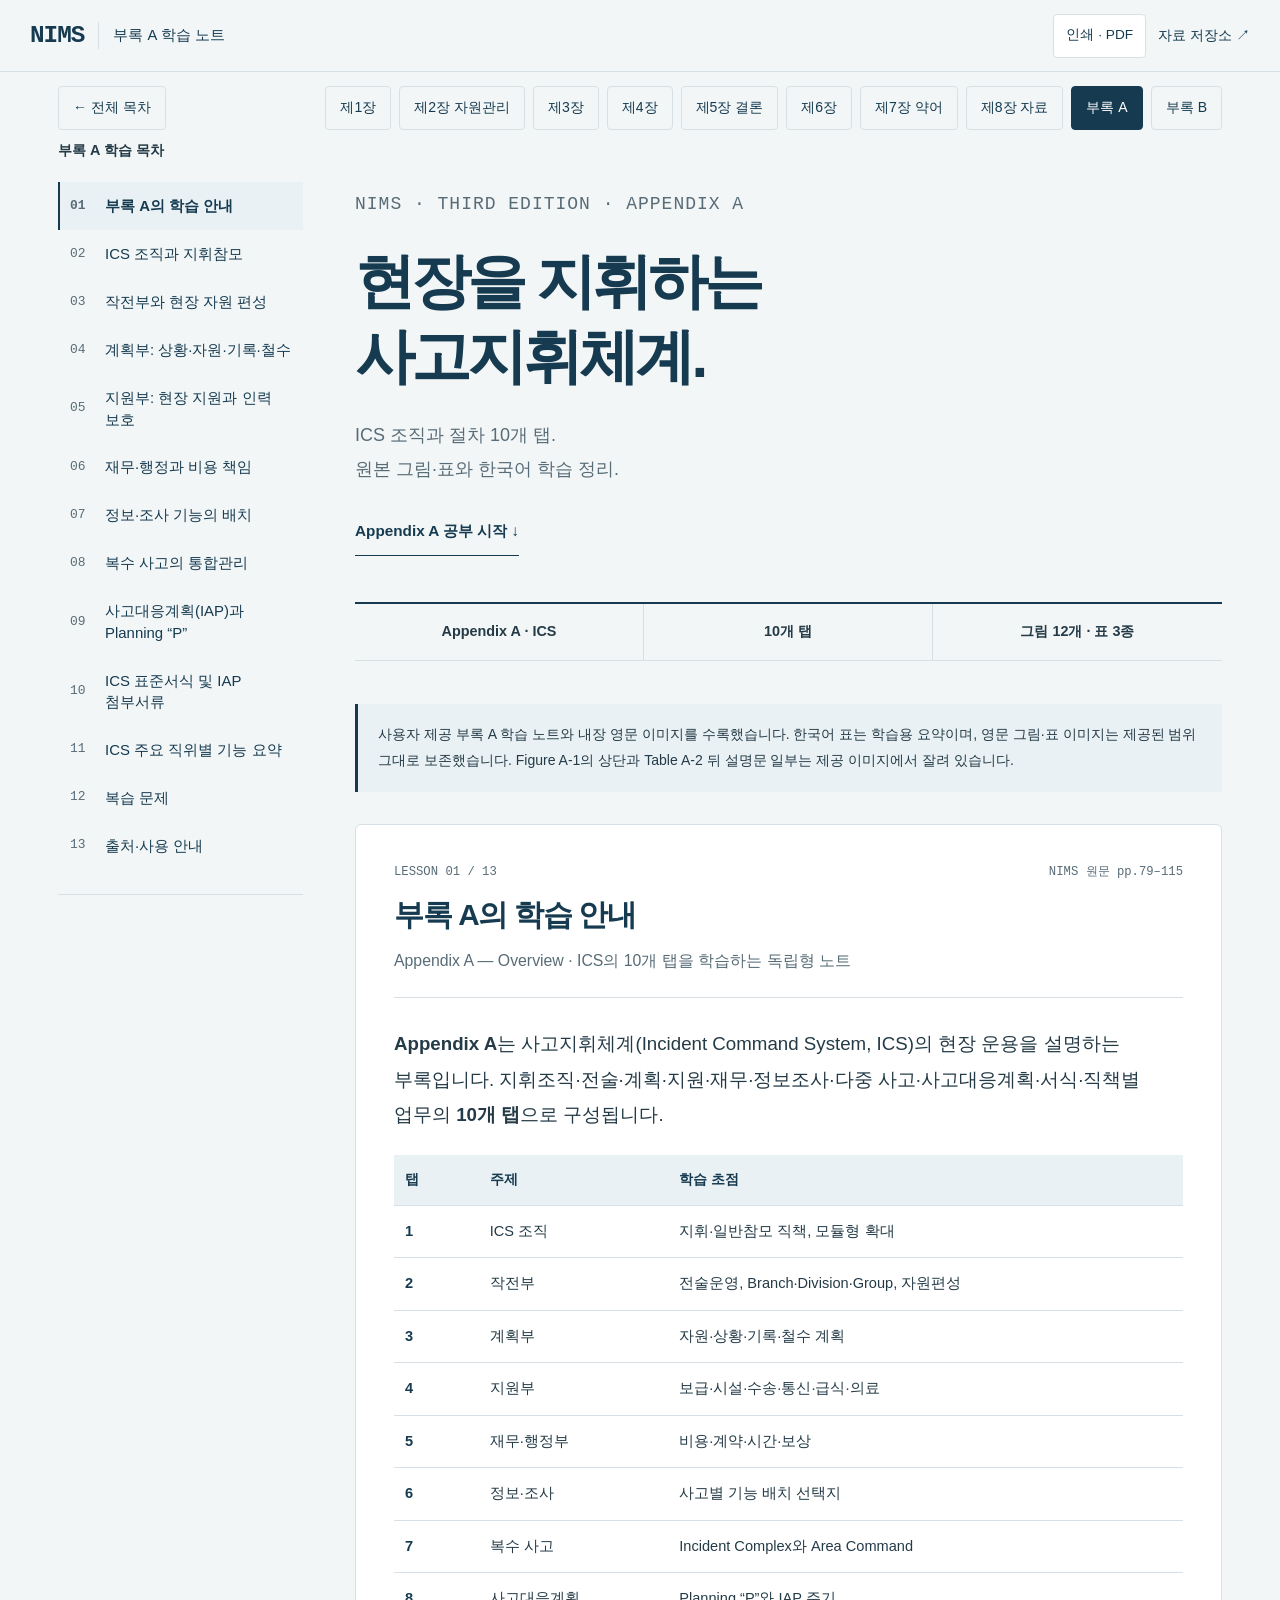
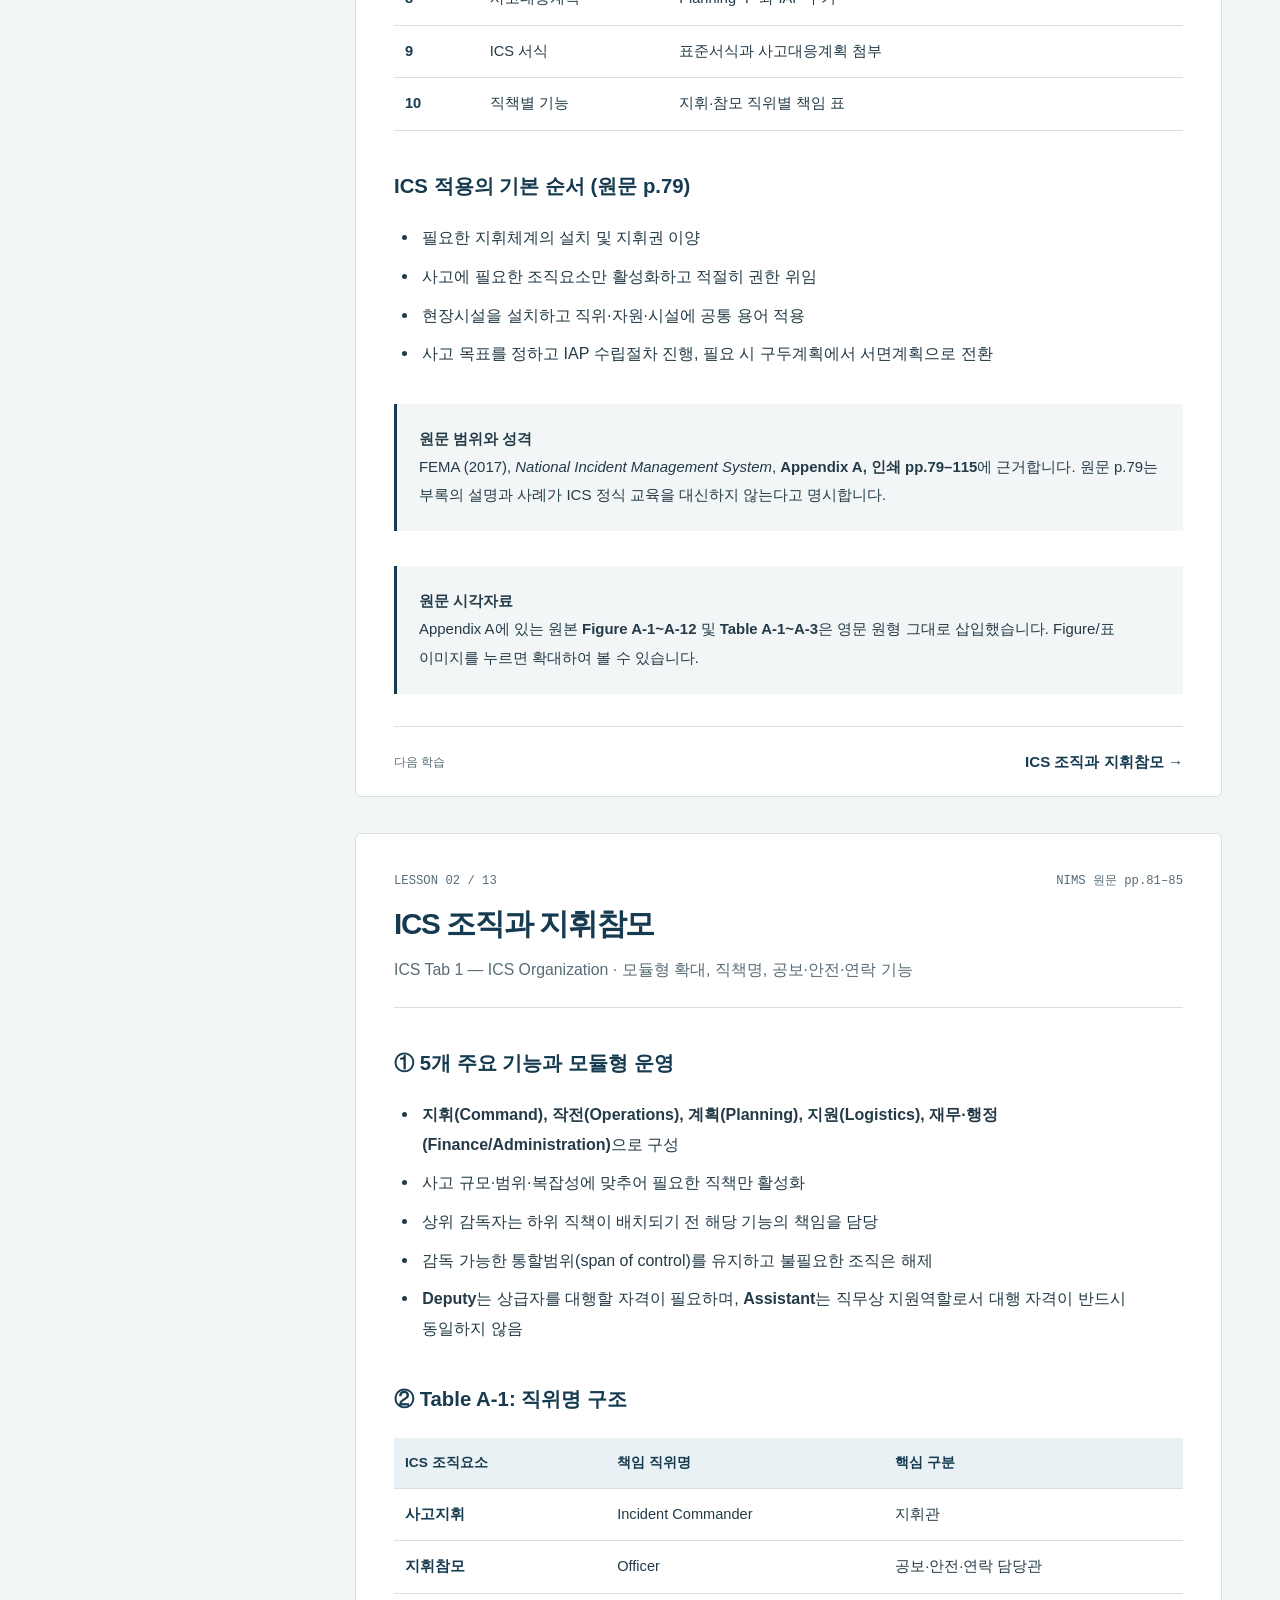
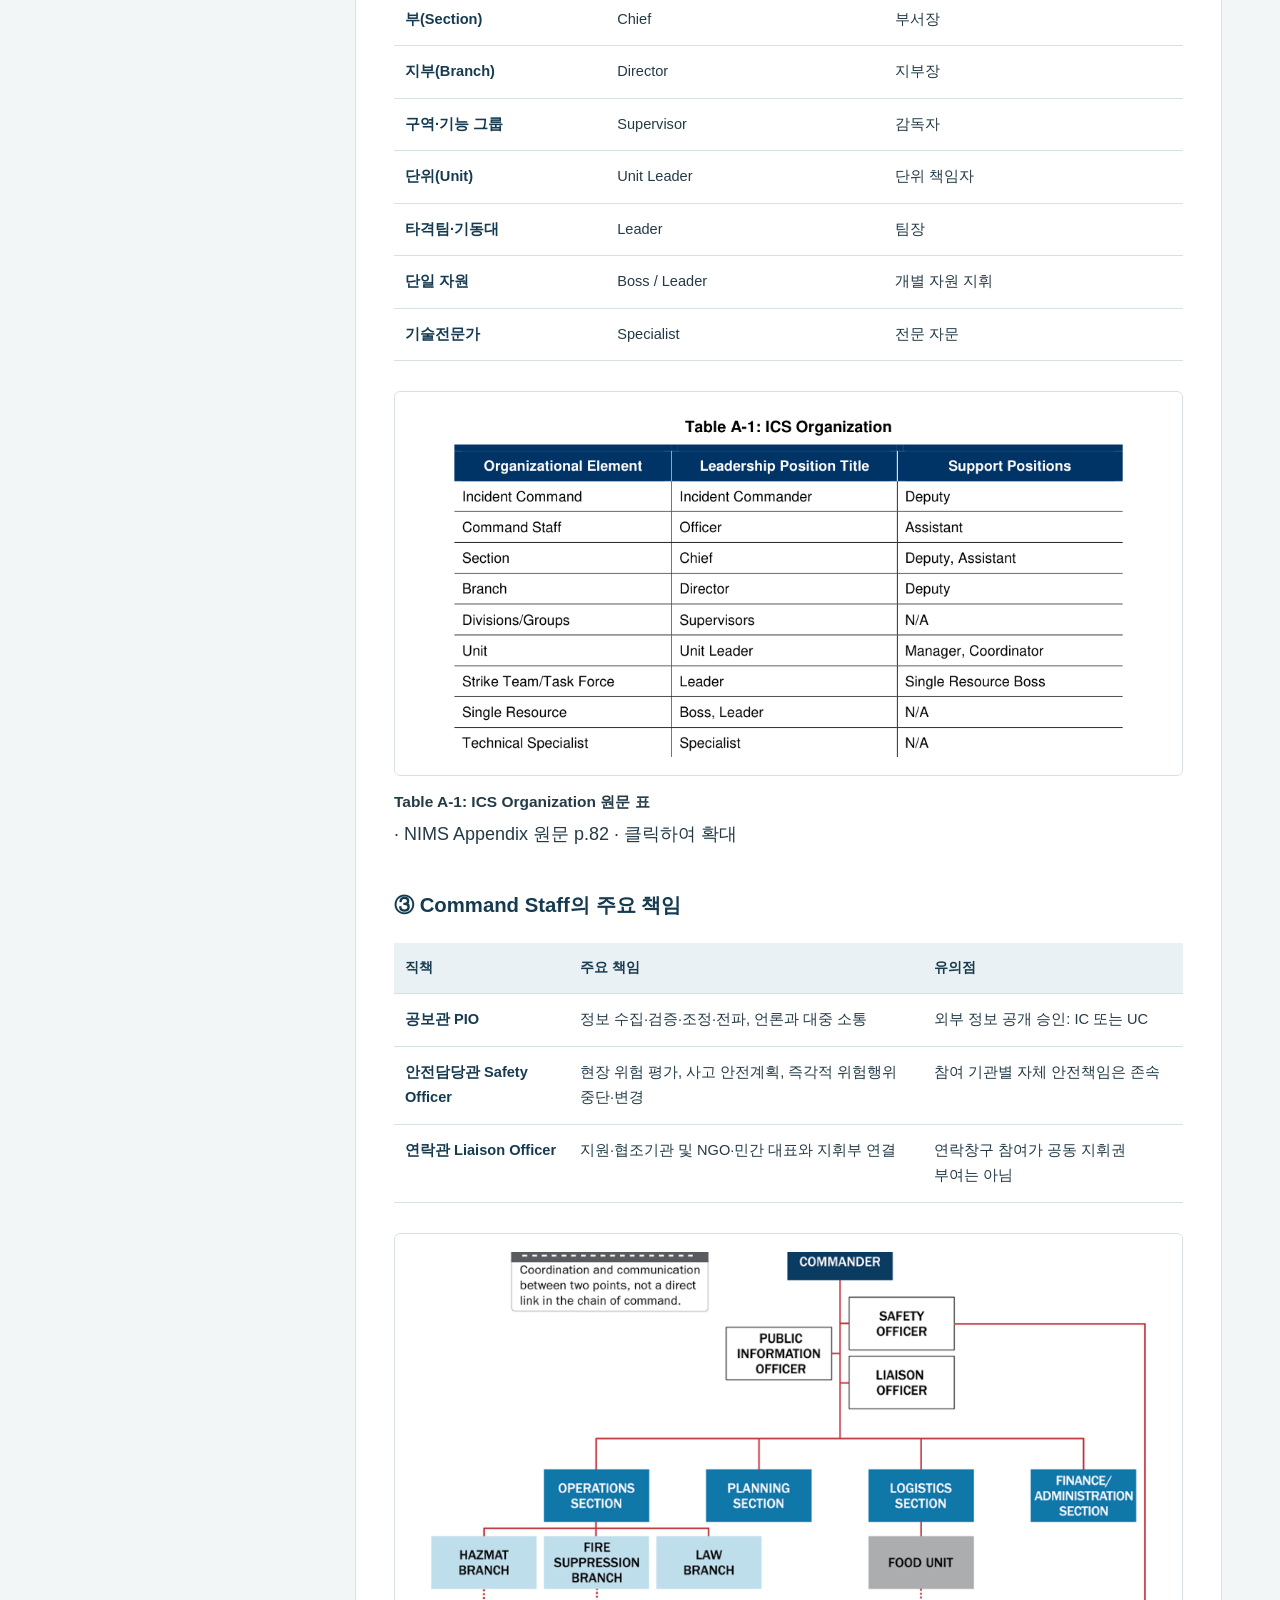
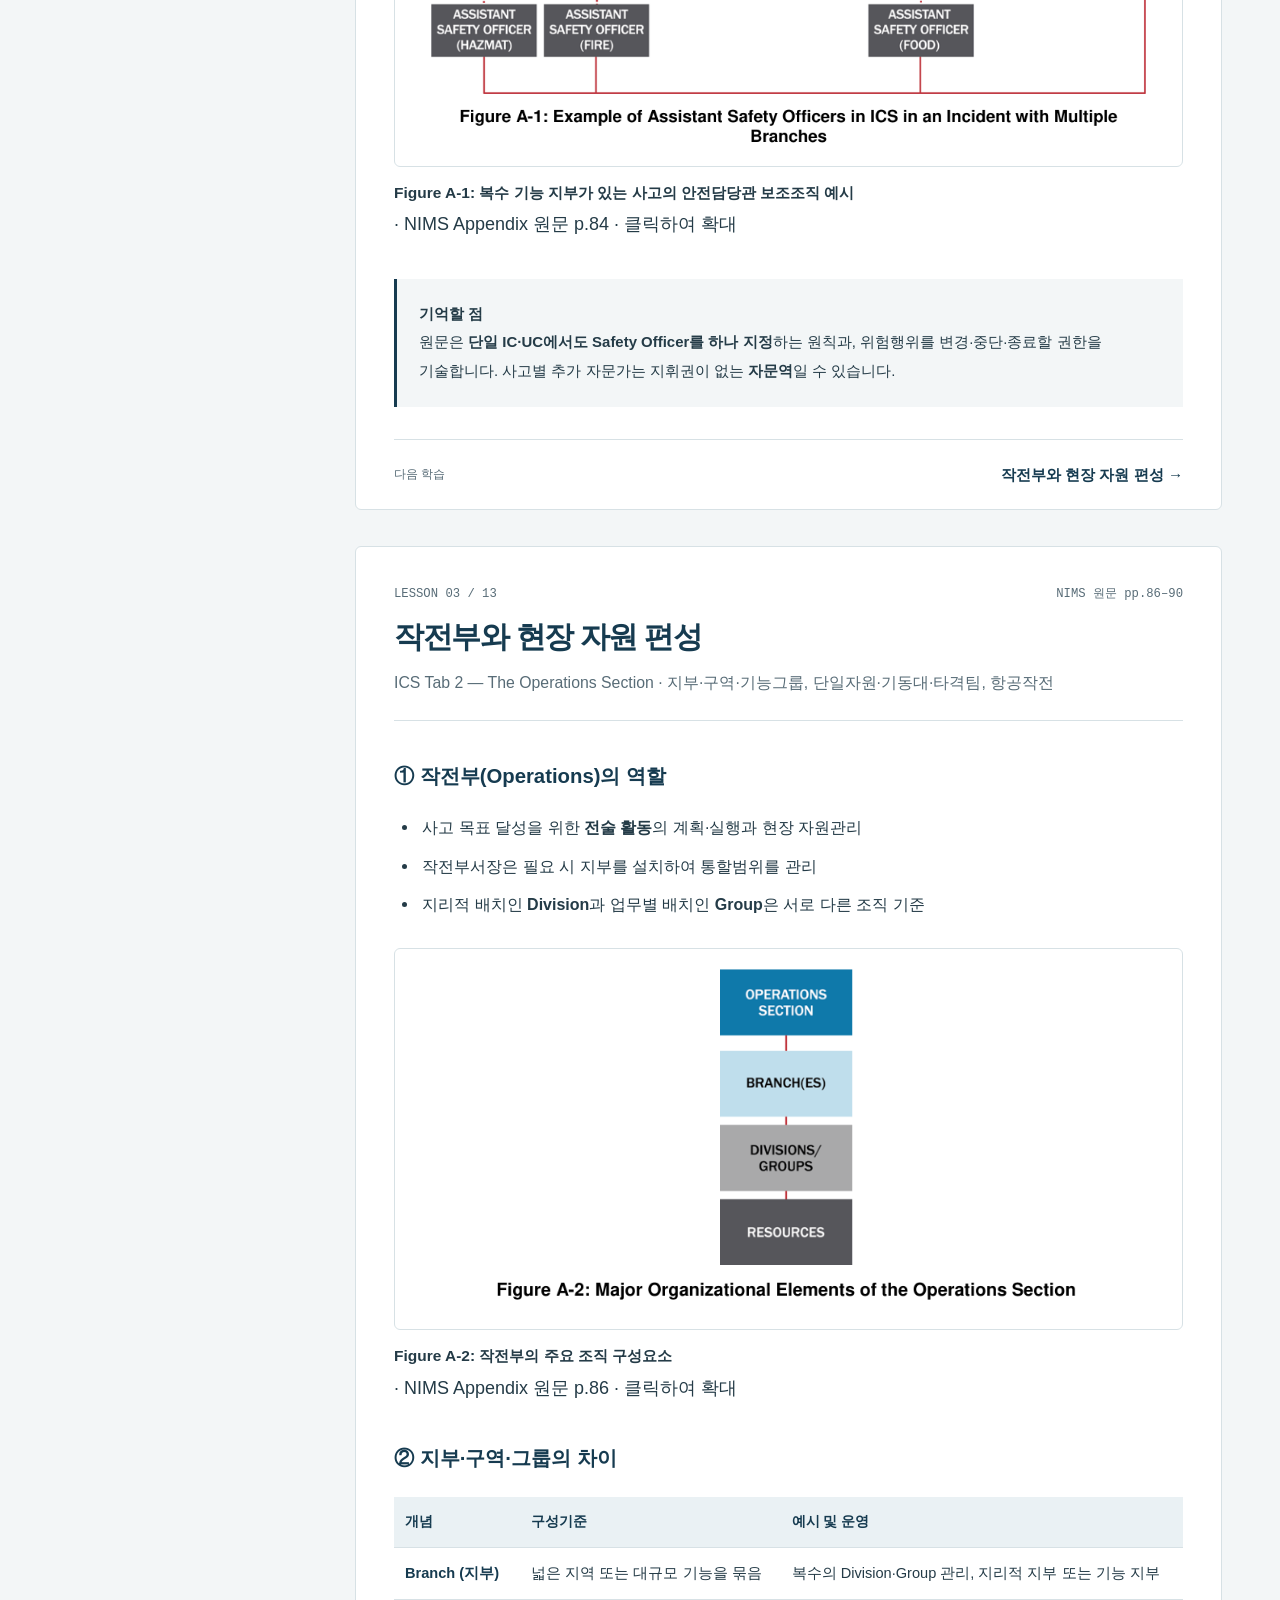
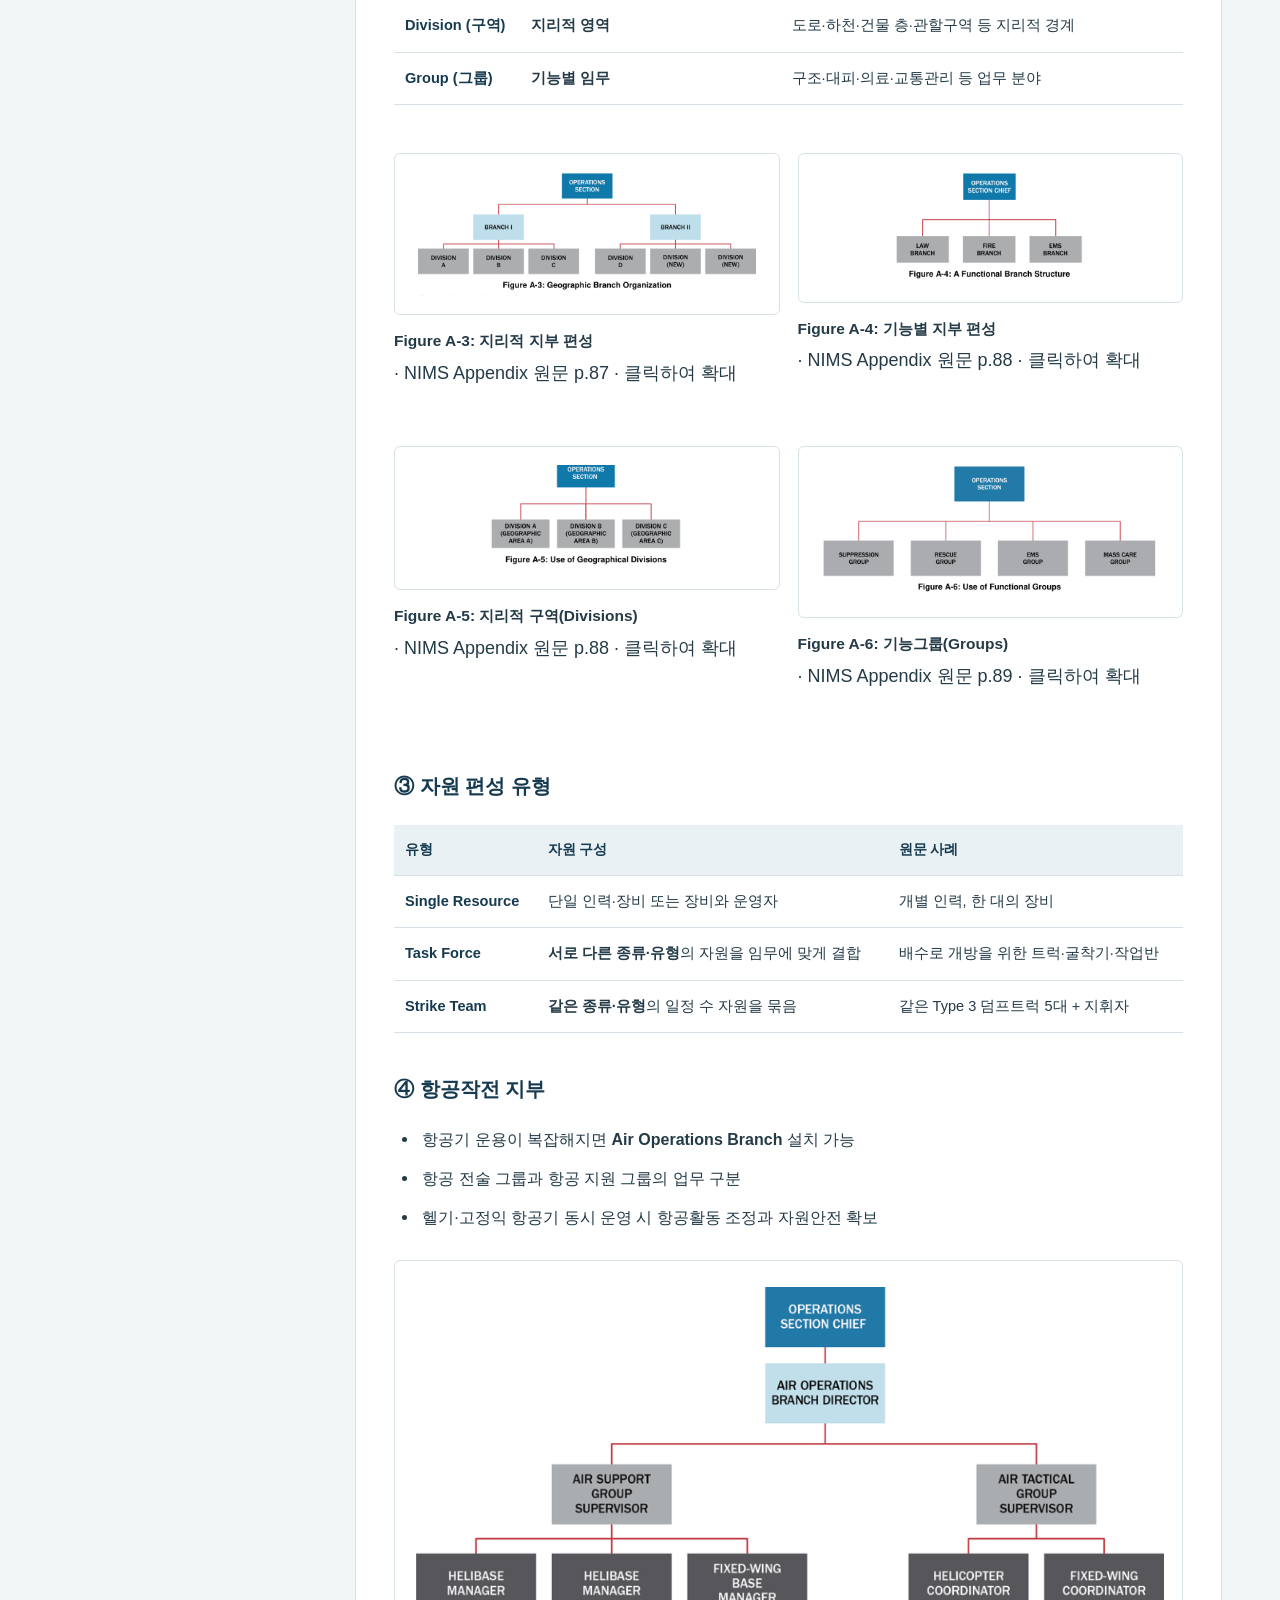
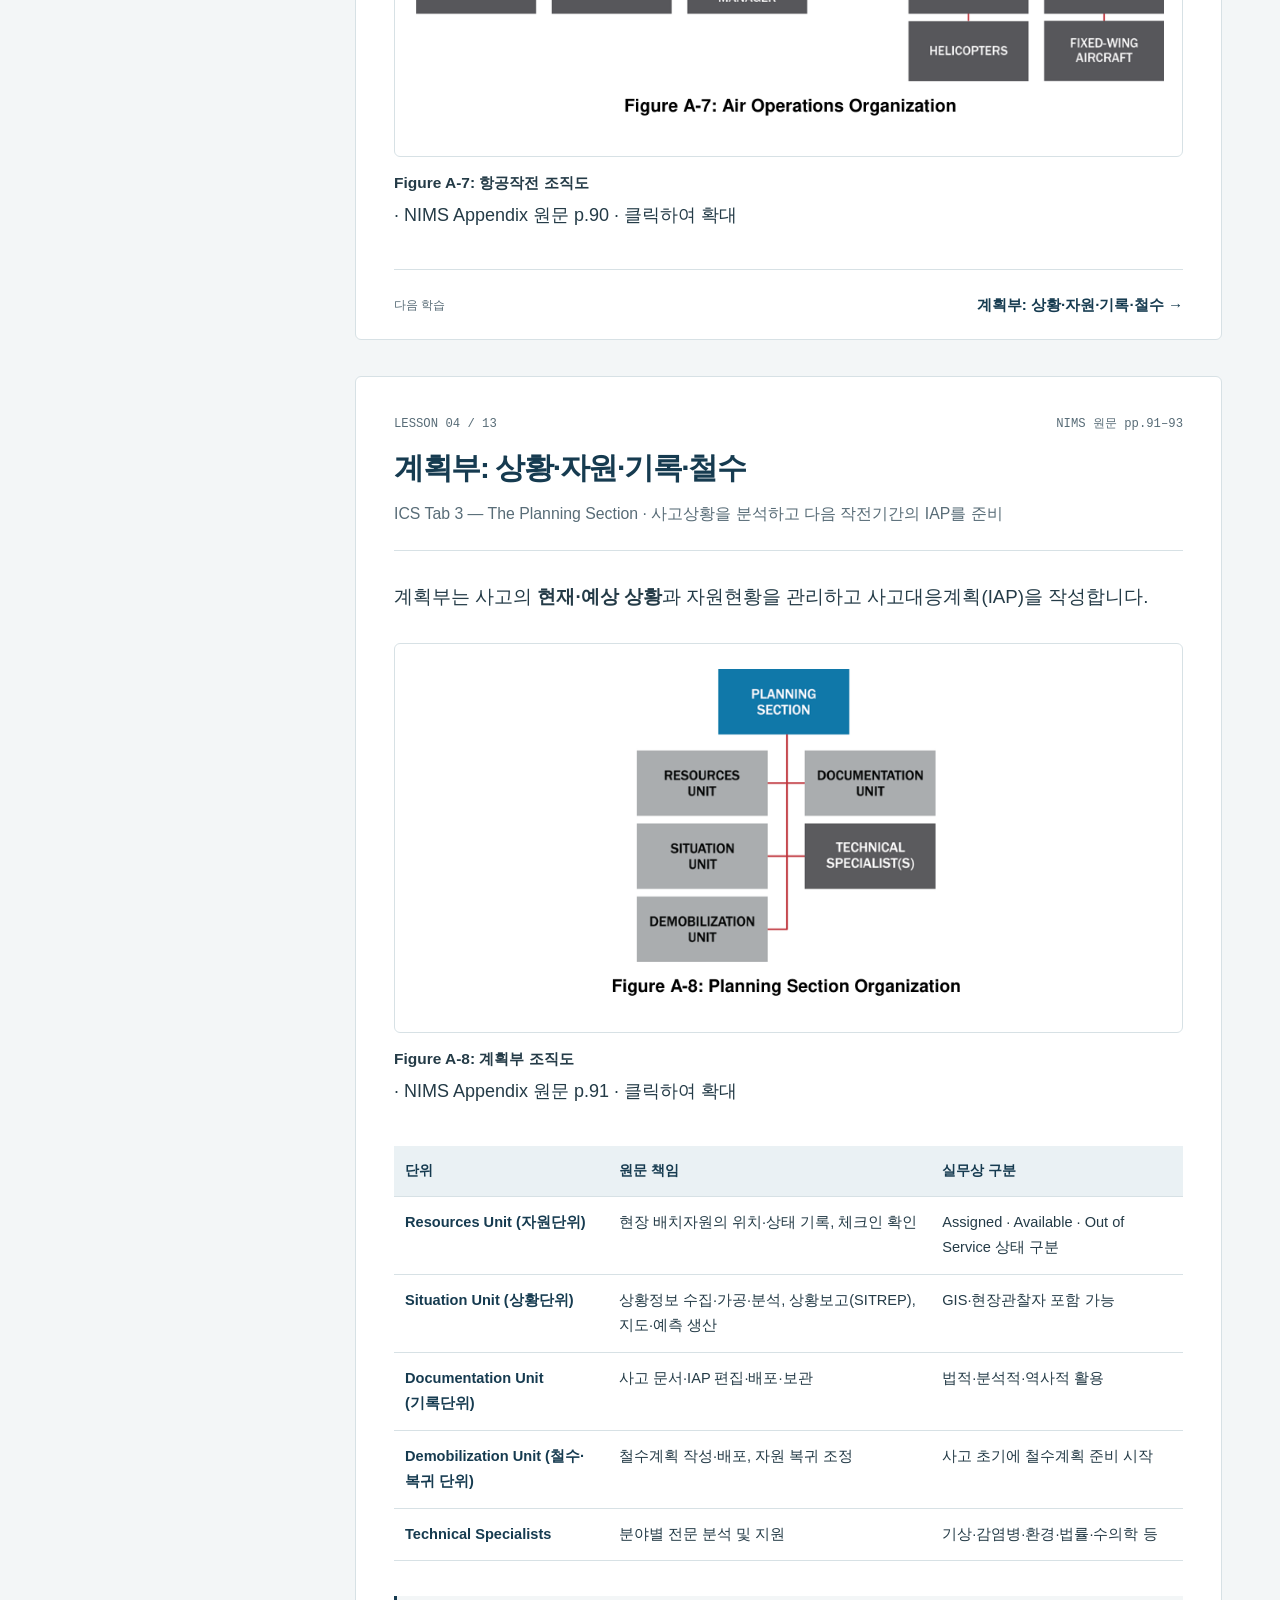
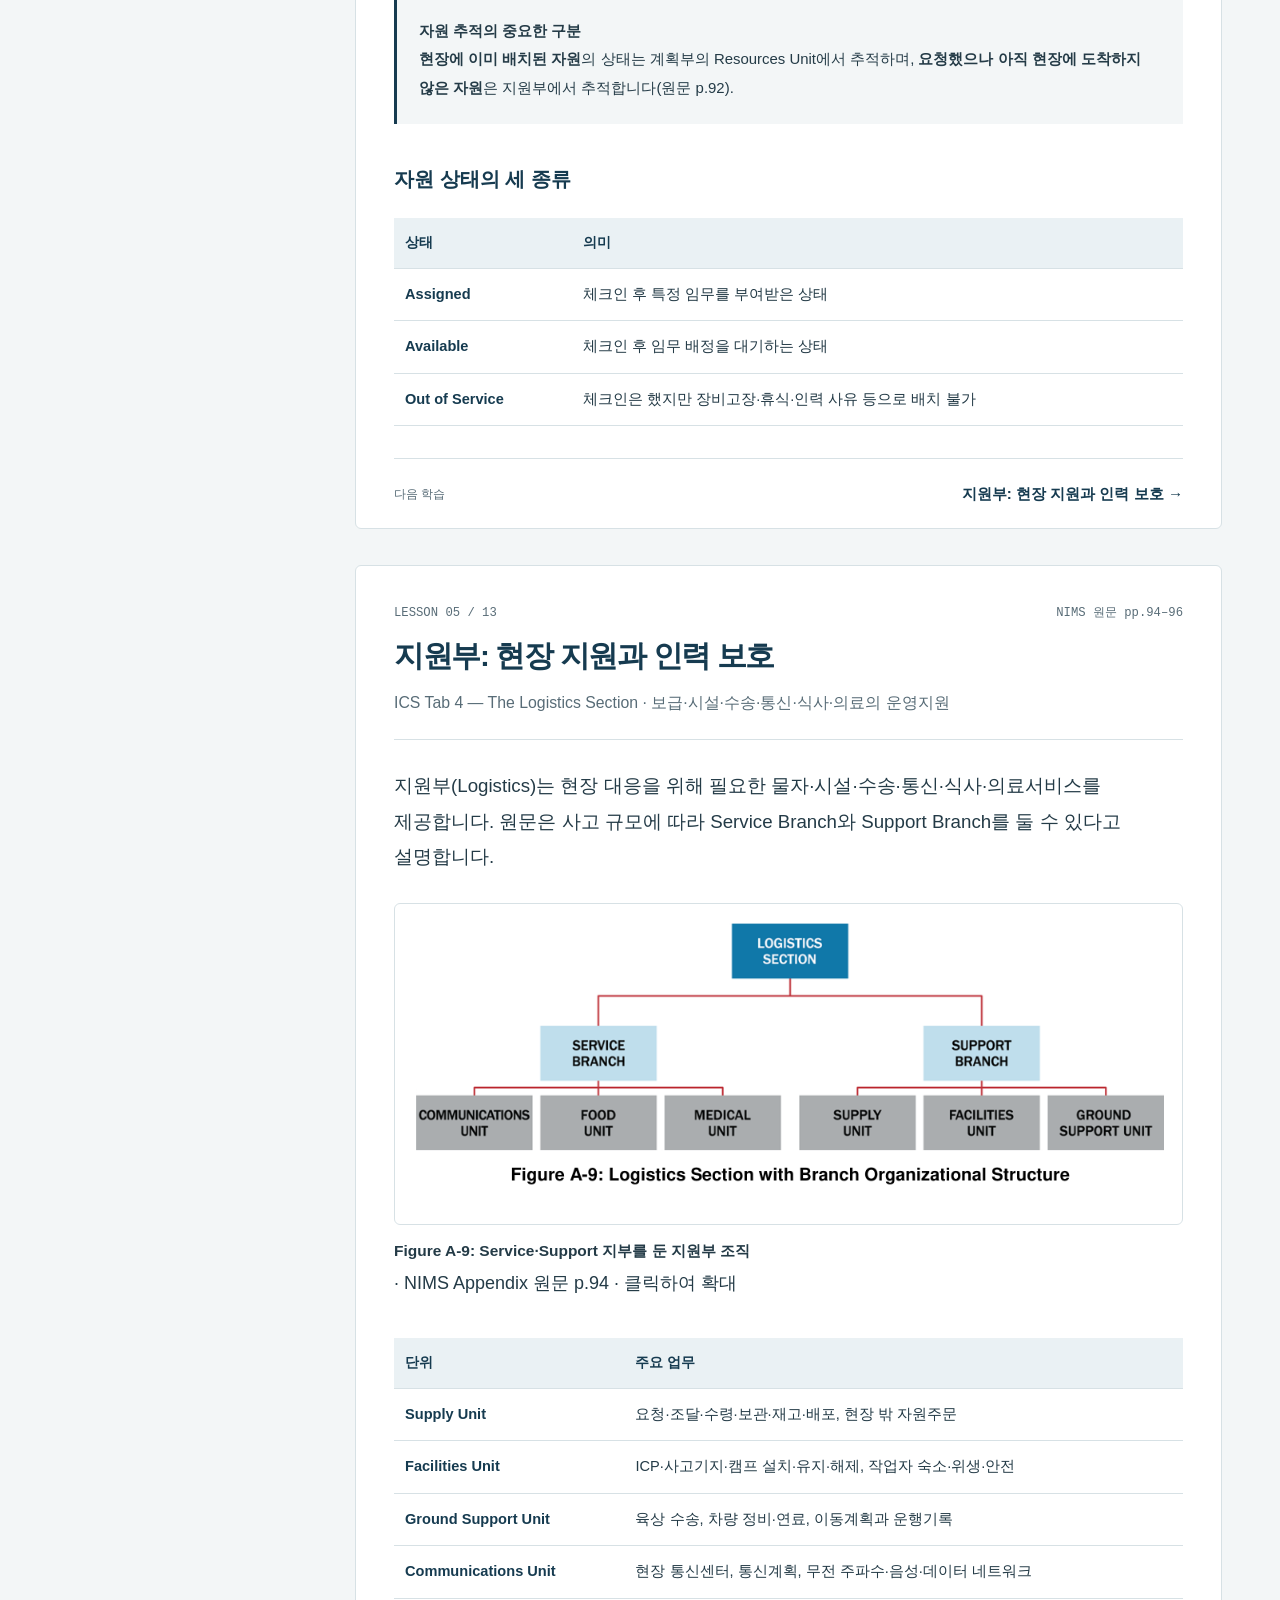
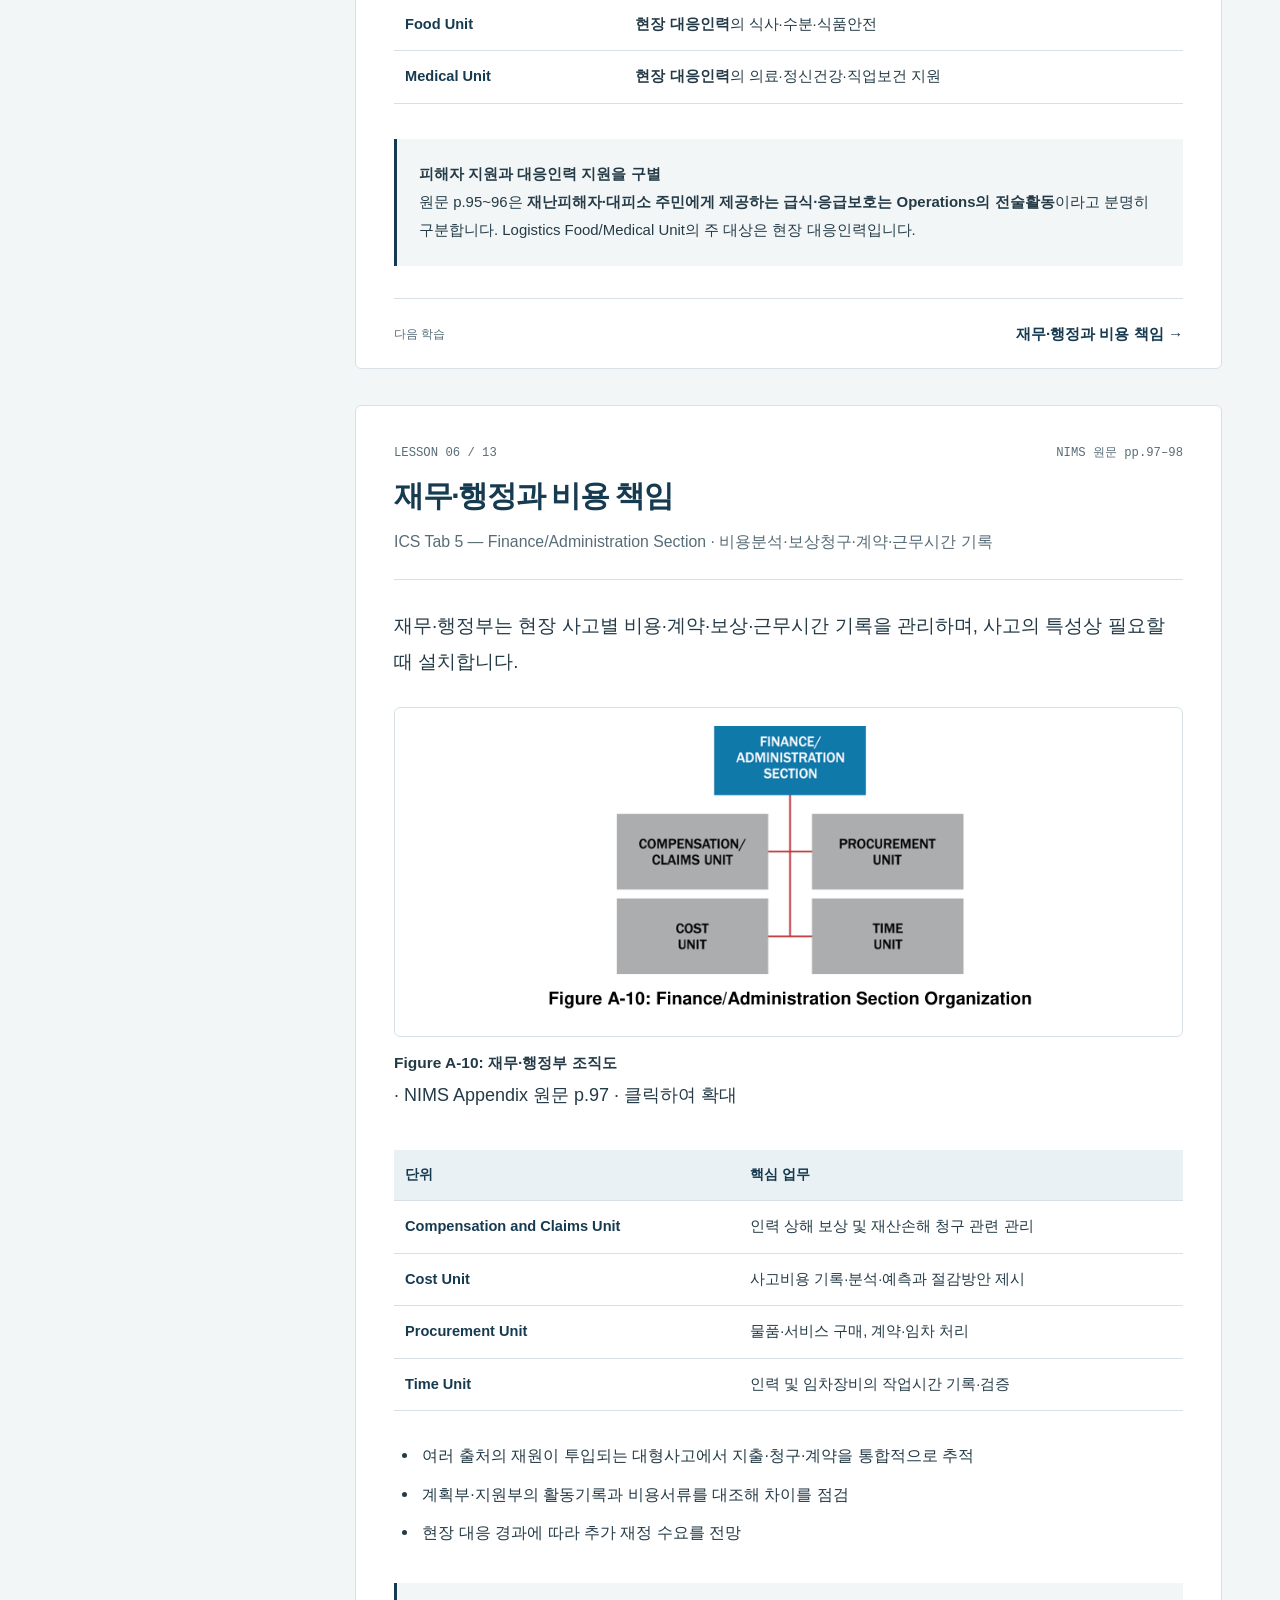
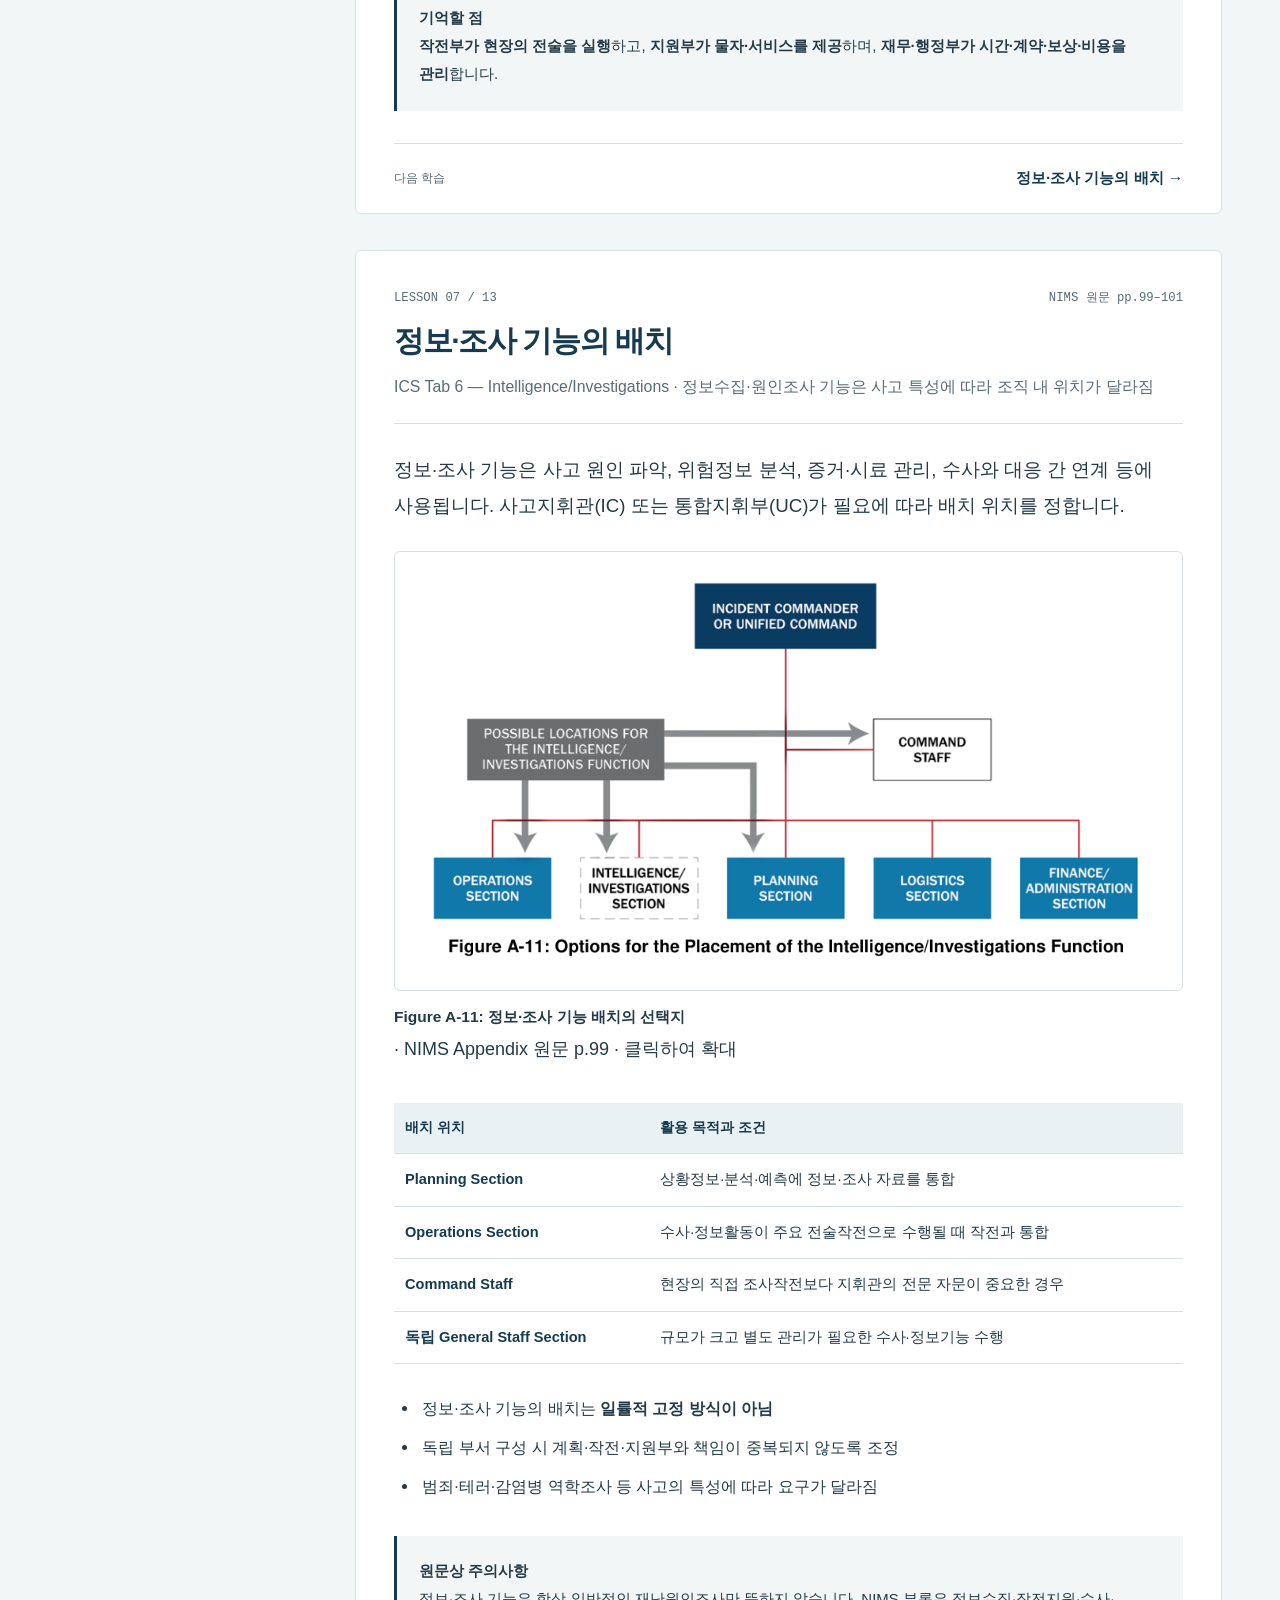
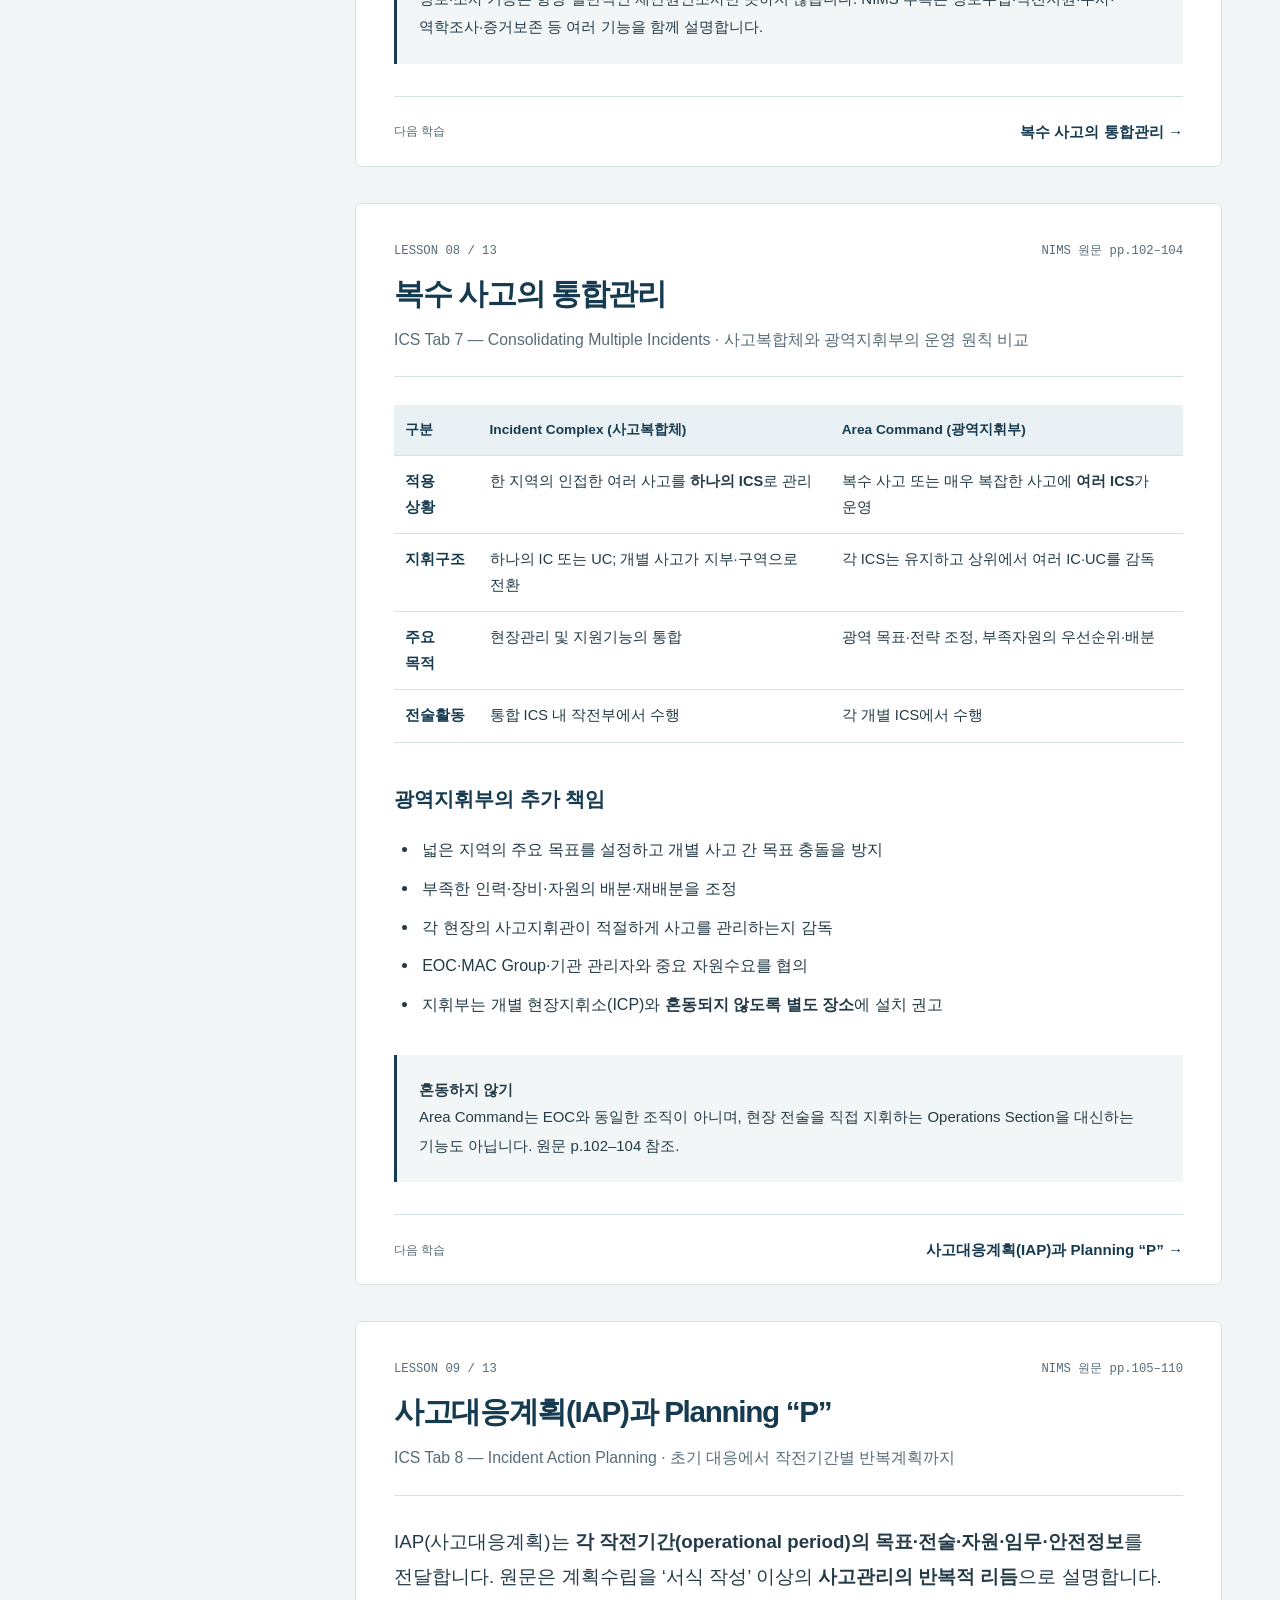
==== commit 131c31d2: "Add NIMS resources chapter with searchable source descriptions" ====
--- a/appendices/a/index.html
+++ b/appendices/a/index.html
@@ -1,4 +1,4 @@
 <!doctype html>
 <html lang="ko"><head><meta charset="utf-8"><meta name="viewport" content="width=device-width, initial-scale=1"><meta name="version" content="2.3.0"><meta name="description" content="NIMS 부록 A 사고지휘체계(ICS): 한국어 학습 노트와 제공 영문 그림·표를 함께 읽습니다."><title>부록 A 사고지휘체계(ICS) | 현장지휘체계 학습 노트</title><link rel="stylesheet" href="../../styles.css"><link rel="stylesheet" href="../../book.css"><link rel="stylesheet" href="../../appendices.css"><script defer src="../../app.js"></script></head>
 <body class="appendix-page" id="top"><a class="skip-link" href="#overview">본문으로 이동</a><div class="reading-progress" aria-hidden="true"><span></span></div><header class="site-header"><a class="brand" href="../../index.html"><strong>NIMS</strong><span>부록 A 학습 노트</span></a><div class="header-actions"><button class="mini-button" id="print-page" type="button">인쇄 · PDF</button><a class="repository-link" href="https://github.com/dorobo99-prog/nims-chapter3-study">자료 저장소 ↗</a></div></header>
-<nav class="book-nav" aria-label="교재 전체 탐색"><a href="../../index.html">← 전체 목차</a><a href="../../chapters/01/">제1장</a><a href="../../chapters/02/">제2장 자원관리</a><a href="../../chapters/03/">제3장</a><a href="../../chapters/04/">제4장</a><a href="../../chapters/05/">제5장 결론</a><a href="../../chapters/06/">제6장</a><a href="../../chapters/07/">제7장 약어</a><a href="../a/" aria-current="page">부록 A</a><a href="../b/">부록 B</a></nav><div class="layout"><aside class="desktop-toc"><nav aria-label="부록 A 학습 목차"><p class="toc-label">부록 A 학습 목차</p><ol><li><a href="#overview" data-chapter="overview"><span>01</span>부록 A의 학습 안내</a></li><li><a href="#a1" data-chapter="a1"><span>02</span>ICS 조직과 지휘참모</a></li><li><a href="#a2" data-chapter="a2"><span>03</span>작전부와 현장 자원 편성</a></li><li><a href="#a3" data-chapter="a3"><span>04</span>계획부: 상황·자원·기록·철수</a></li><li><a href="#a4" data-chapter="a4"><span>05</span>지원부: 현장 지원과 인력 보호</a></li><li><a href="#a5" data-chapter="a5"><span>06</span>재무·행정과 비용 책임</a></li><li><a href="#a6" data-chapter="a6"><span>07</span>정보·조사 기능의 배치</a></li><li><a href="#a7" data-chapter="a7"><span>08</span>복수 사고의 통합관리</a></li><li><a href="#a8" data-chapter="a8"><span>09</span>사고대응계획(IAP)과 Planning “P”</a></li><li><a href="#a9" data-chapter="a9"><span>10</span>ICS 표준서식 및 IAP 첨부서류</a></li><li><a href="#a10" data-chapter="a10"><span>11</span>ICS 주요 직위별 기능 요약</a></li><li><a href="#quiz" data-chapter="quiz"><span>12</span>복습 문제</a></li><li><a href="#sources" data-chapter="sources"><span>13</span>출처·사용 안내</a></li></ol></nav><p class="toc-note">제공 학습 노트·영문 이미지<br>NIMS 인쇄 pp.79–115<br>17개 PNG 보존</p></aside><div class="content-column"><header class="hero"><p class="hero-subject">NIMS · THIRD EDITION · APPENDIX A</p><h1>현장을 지휘하는<br>사고지휘체계.</h1><p>ICS 조직과 절차 10개 탭.<br>원본 그림·표와 한국어 학습 정리.</p><a class="start-link" href="#overview">Appendix A 공부 시작 ↓</a></header><details class="mobile-toc"><summary><span>목차</span><strong id="current-chapter">부록 A의 학습 안내</strong></summary><nav aria-label="부록 A 모바일 목차"><p class="toc-label">부록 A 학습 목차</p><ol><li><a href="#overview" data-chapter="overview"><span>01</span>부록 A의 학습 안내</a></li><li><a href="#a1" data-chapter="a1"><span>02</span>ICS 조직과 지휘참모</a></li><li><a href="#a2" data-chapter="a2"><span>03</span>작전부와 현장 자원 편성</a></li><li><a href="#a3" data-chapter="a3"><span>04</span>계획부: 상황·자원·기록·철수</a></li><li><a href="#a4" data-chapter="a4"><span>05</span>지원부: 현장 지원과 인력 보호</a></li><li><a href="#a5" data-chapter="a5"><span>06</span>재무·행정과 비용 책임</a></li><li><a href="#a6" data-chapter="a6"><span>07</span>정보·조사 기능의 배치</a></li><li><a href="#a7" data-chapter="a7"><span>08</span>복수 사고의 통합관리</a></li><li><a href="#a8" data-chapter="a8"><span>09</span>사고대응계획(IAP)과 Planning “P”</a></li><li><a href="#a9" data-chapter="a9"><span>10</span>ICS 표준서식 및 IAP 첨부서류</a></li><li><a href="#a10" data-chapter="a10"><span>11</span>ICS 주요 직위별 기능 요약</a></li><li><a href="#quiz" data-chapter="quiz"><span>12</span>복습 문제</a></li><li><a href="#sources" data-chapter="sources"><span>13</span>출처·사용 안내</a></li></ol></nav></details><div class="responsibility-strip"><span>Appendix A · ICS</span><span>10개 탭</span><span>그림 12개 · 표 3종</span></div><aside class="source-boundary" aria-label="제공 자료 안내"><p>사용자 제공 부록 A 학습 노트와 내장 영문 이미지를 수록했습니다. 한국어 표는 학습용 요약이며, 영문 그림·표 이미지는 제공된 범위 그대로 보존했습니다. Figure A-1의 상단과 Table A-2 뒤 설명문 일부는 제공 이미지에서 잘려 있습니다.</p></aside><main><section class="chapter" id="overview" aria-labelledby="h-overview"><div class="chapter-header"><div class="chapter-meta"><span>LESSON 01 / 13</span><span>NIMS 원문 pp.79–115</span></div><h2 id="h-overview">부록 A의 학습 안내</h2><p>Appendix A — Overview · ICS의 10개 탭을 학습하는 독립형 노트</p></div><div class="chapter-body"><p><strong>Appendix A</strong>는 사고지휘체계(Incident Command System, ICS)의 현장 운용을 설명하는 부록입니다. 지휘조직·전술·계획·지원·재무·정보조사·다중 사고·사고대응계획·서식·직책별 업무의 <strong>10개 탭</strong>으로 구성됩니다.</p><div class="table-scroll"><table class="study-table"><thead><tr><th>탭</th><th>주제</th><th>학습 초점</th></tr></thead><tbody><tr><td data-label="탭"><div class="cell-value">1</div></td><td data-label="주제"><div class="cell-value">ICS 조직</div></td><td data-label="학습 초점"><div class="cell-value">지휘·일반참모 직책, 모듈형 확대</div></td></tr><tr><td data-label="탭"><div class="cell-value">2</div></td><td data-label="주제"><div class="cell-value">작전부</div></td><td data-label="학습 초점"><div class="cell-value">전술운영, Branch·Division·Group, 자원편성</div></td></tr><tr><td data-label="탭"><div class="cell-value">3</div></td><td data-label="주제"><div class="cell-value">계획부</div></td><td data-label="학습 초점"><div class="cell-value">자원·상황·기록·철수 계획</div></td></tr><tr><td data-label="탭"><div class="cell-value">4</div></td><td data-label="주제"><div class="cell-value">지원부</div></td><td data-label="학습 초점"><div class="cell-value">보급·시설·수송·통신·급식·의료</div></td></tr><tr><td data-label="탭"><div class="cell-value">5</div></td><td data-label="주제"><div class="cell-value">재무·행정부</div></td><td data-label="학습 초점"><div class="cell-value">비용·계약·시간·보상</div></td></tr><tr><td data-label="탭"><div class="cell-value">6</div></td><td data-label="주제"><div class="cell-value">정보·조사</div></td><td data-label="학습 초점"><div class="cell-value">사고별 기능 배치 선택지</div></td></tr><tr><td data-label="탭"><div class="cell-value">7</div></td><td data-label="주제"><div class="cell-value">복수 사고</div></td><td data-label="학습 초점"><div class="cell-value">Incident Complex와 Area Command</div></td></tr><tr><td data-label="탭"><div class="cell-value">8</div></td><td data-label="주제"><div class="cell-value">사고대응계획</div></td><td data-label="학습 초점"><div class="cell-value">Planning “P”와 IAP 주기</div></td></tr><tr><td data-label="탭"><div class="cell-value">9</div></td><td data-label="주제"><div class="cell-value">ICS 서식</div></td><td data-label="학습 초점"><div class="cell-value">표준서식과 사고대응계획 첨부</div></td></tr><tr><td data-label="탭"><div class="cell-value">10</div></td><td data-label="주제"><div class="cell-value">직책별 기능</div></td><td data-label="학습 초점"><div class="cell-value">지휘·참모 직위별 책임 표</div></td></tr></tbody></table></div><h3>ICS 적용의 기본 순서 (원문 p.79)</h3><ul class="bullets"><li>필요한 지휘체계의 설치 및 지휘권 이양</li><li>사고에 필요한 조직요소만 활성화하고 적절히 권한 위임</li><li>현장시설을 설치하고 직위·자원·시설에 공통 용어 적용</li><li>사고 목표를 정하고 IAP 수립절차 진행, 필요 시 구두계획에서 서면계획으로 전환</li></ul><div class="evidence-note"><strong>원문 범위와 성격</strong><p>FEMA (2017), <em>National Incident Management System</em>, <strong>Appendix A, 인쇄 pp.79–115</strong>에 근거합니다. 원문 p.79는 부록의 설명과 사례가 ICS 정식 교육을 대신하지 않는다고 명시합니다.</p></div><div class="evidence-note"><strong>원문 시각자료</strong><p>Appendix A에 있는 원본 <strong>Figure A-1~A-12</strong> 및 <strong>Table A-1~A-3</strong>은 영문 원형 그대로 삽입했습니다. Figure/표 이미지를 누르면 확대하여 볼 수 있습니다.</p></div></div><a class="next-chapter" href="#a1"><span>다음 학습</span><strong>ICS 조직과 지휘참모 →</strong></a></section><section class="chapter" id="a1" aria-labelledby="h-a1"><div class="chapter-header"><div class="chapter-meta"><span>LESSON 02 / 13</span><span>NIMS 원문 pp.81–85</span></div><h2 id="h-a1">ICS 조직과 지휘참모</h2><p>ICS Tab 1 — ICS Organization · 모듈형 확대, 직책명, 공보·안전·연락 기능</p></div><div class="chapter-body"><h3>① 5개 주요 기능과 모듈형 운영</h3><ul class="bullets"><li><strong>지휘(Command), 작전(Operations), 계획(Planning), 지원(Logistics), 재무·행정(Finance/Administration)</strong>으로 구성</li><li>사고 규모·범위·복잡성에 맞추어 필요한 직책만 활성화</li><li>상위 감독자는 하위 직책이 배치되기 전 해당 기능의 책임을 담당</li><li>감독 가능한 통할범위(span of control)를 유지하고 불필요한 조직은 해제</li><li><strong>Deputy</strong>는 상급자를 대행할 자격이 필요하며, <strong>Assistant</strong>는 직무상 지원역할로서 대행 자격이 반드시 동일하지 않음</li></ul><h3>② Table A-1: 직위명 구조</h3><div class="table-scroll"><table class="study-table"><thead><tr><th>ICS 조직요소</th><th>책임 직위명</th><th>핵심 구분</th></tr></thead><tbody><tr><td data-label="ICS 조직요소"><div class="cell-value">사고지휘</div></td><td data-label="책임 직위명"><div class="cell-value">Incident Commander</div></td><td data-label="핵심 구분"><div class="cell-value">지휘관</div></td></tr><tr><td data-label="ICS 조직요소"><div class="cell-value">지휘참모</div></td><td data-label="책임 직위명"><div class="cell-value">Officer</div></td><td data-label="핵심 구분"><div class="cell-value">공보·안전·연락 담당관</div></td></tr><tr><td data-label="ICS 조직요소"><div class="cell-value">부(Section)</div></td><td data-label="책임 직위명"><div class="cell-value">Chief</div></td><td data-label="핵심 구분"><div class="cell-value">부서장</div></td></tr><tr><td data-label="ICS 조직요소"><div class="cell-value">지부(Branch)</div></td><td data-label="책임 직위명"><div class="cell-value">Director</div></td><td data-label="핵심 구분"><div class="cell-value">지부장</div></td></tr><tr><td data-label="ICS 조직요소"><div class="cell-value">구역·기능 그룹</div></td><td data-label="책임 직위명"><div class="cell-value">Supervisor</div></td><td data-label="핵심 구분"><div class="cell-value">감독자</div></td></tr><tr><td data-label="ICS 조직요소"><div class="cell-value">단위(Unit)</div></td><td data-label="책임 직위명"><div class="cell-value">Unit Leader</div></td><td data-label="핵심 구분"><div class="cell-value">단위 책임자</div></td></tr><tr><td data-label="ICS 조직요소"><div class="cell-value">타격팀·기동대</div></td><td data-label="책임 직위명"><div class="cell-value">Leader</div></td><td data-label="핵심 구분"><div class="cell-value">팀장</div></td></tr><tr><td data-label="ICS 조직요소"><div class="cell-value">단일 자원</div></td><td data-label="책임 직위명"><div class="cell-value">Boss / Leader</div></td><td data-label="핵심 구분"><div class="cell-value">개별 자원 지휘</div></td></tr><tr><td data-label="ICS 조직요소"><div class="cell-value">기술전문가</div></td><td data-label="책임 직위명"><div class="cell-value">Specialist</div></td><td data-label="핵심 구분"><div class="cell-value">전문 자문</div></td></tr></tbody></table></div><figure class="source-figure"><a href="images/table-a-01.png" target="_blank" rel="noopener" title="원본 크게 보기" class="figure-open"><img src="images/table-a-01.png" loading="lazy" alt="Table A-1: ICS Organization 원문 표" width="1052" height="486"></a><figcaption><strong>Table A-1: ICS Organization 원문 표</strong> · NIMS Appendix 원문 p.82 · 클릭하여 확대</figcaption></figure><h3>③ Command Staff의 주요 책임</h3><div class="table-scroll"><table class="study-table"><thead><tr><th>직책</th><th>주요 책임</th><th>유의점</th></tr></thead><tbody><tr><td data-label="직책"><div class="cell-value">공보관 PIO</div></td><td data-label="주요 책임"><div class="cell-value">정보 수집·검증·조정·전파, 언론과 대중 소통</div></td><td data-label="유의점"><div class="cell-value">외부 정보 공개 승인: IC 또는 UC</div></td></tr><tr><td data-label="직책"><div class="cell-value">안전담당관 Safety Officer</div></td><td data-label="주요 책임"><div class="cell-value">현장 위험 평가, 사고 안전계획, 즉각적 위험행위 중단·변경</div></td><td data-label="유의점"><div class="cell-value">참여 기관별 자체 안전책임은 존속</div></td></tr><tr><td data-label="직책"><div class="cell-value">연락관 Liaison Officer</div></td><td data-label="주요 책임"><div class="cell-value">지원·협조기관 및 NGO·민간 대표와 지휘부 연결</div></td><td data-label="유의점"><div class="cell-value">연락창구 참여가 공동 지휘권 부여는 아님</div></td></tr></tbody></table></div><figure class="source-figure"><a href="images/figure-a-01.png" target="_blank" rel="noopener" title="원본 크게 보기" class="figure-open"><img src="images/figure-a-01.png" loading="lazy" alt="Figure A-1: 복수 기능 지부가 있는 사고의 안전담당관 보조조직 예시" width="984" height="650"></a><figcaption><strong>Figure A-1: 복수 기능 지부가 있는 사고의 안전담당관 보조조직 예시</strong> · NIMS Appendix 원문 p.84 · 클릭하여 확대</figcaption></figure><div class="evidence-note"><strong>기억할 점</strong><p>원문은 <strong>단일 IC·UC에서도 Safety Officer를 하나 지정</strong>하는 원칙과, 위험행위를 변경·중단·종료할 권한을 기술합니다. 사고별 추가 자문가는 지휘권이 없는 <strong>자문역</strong>일 수 있습니다.</p></div></div><a class="next-chapter" href="#a2"><span>다음 학습</span><strong>작전부와 현장 자원 편성 →</strong></a></section><section class="chapter" id="a2" aria-labelledby="h-a2"><div class="chapter-header"><div class="chapter-meta"><span>LESSON 03 / 13</span><span>NIMS 원문 pp.86–90</span></div><h2 id="h-a2">작전부와 현장 자원 편성</h2><p>ICS Tab 2 — The Operations Section · 지부·구역·기능그룹, 단일자원·기동대·타격팀, 항공작전</p></div><div class="chapter-body"><h3>① 작전부(Operations)의 역할</h3><ul class="bullets"><li>사고 목표 달성을 위한 <strong>전술 활동</strong>의 계획·실행과 현장 자원관리</li><li>작전부서장은 필요 시 지부를 설치하여 통할범위를 관리</li><li>지리적 배치인 <strong>Division</strong>과 업무별 배치인 <strong>Group</strong>은 서로 다른 조직 기준</li></ul><figure class="source-figure"><a href="images/figure-a-02.png" target="_blank" rel="noopener" title="원본 크게 보기" class="figure-open"><img src="images/figure-a-02.png" loading="lazy" alt="Figure A-2: 작전부의 주요 조직 구성요소" width="930" height="426"></a><figcaption><strong>Figure A-2: 작전부의 주요 조직 구성요소</strong> · NIMS Appendix 원문 p.86 · 클릭하여 확대</figcaption></figure><h3>② 지부·구역·그룹의 차이</h3><div class="table-scroll"><table class="study-table"><thead><tr><th>개념</th><th>구성기준</th><th>예시 및 운영</th></tr></thead><tbody><tr><td data-label="개념"><div class="cell-value">Branch (지부)</div></td><td data-label="구성기준"><div class="cell-value">넓은 지역 또는 대규모 기능을 묶음</div></td><td data-label="예시 및 운영"><div class="cell-value">복수의 Division·Group 관리, 지리적 지부 또는 기능 지부</div></td></tr><tr><td data-label="개념"><div class="cell-value">Division (구역)</div></td><td data-label="구성기준"><div class="cell-value"><strong>지리적 영역</strong></div></td><td data-label="예시 및 운영"><div class="cell-value">도로·하천·건물 층·관할구역 등 지리적 경계</div></td></tr><tr><td data-label="개념"><div class="cell-value">Group (그룹)</div></td><td data-label="구성기준"><div class="cell-value"><strong>기능별 임무</strong></div></td><td data-label="예시 및 운영"><div class="cell-value">구조·대피·의료·교통관리 등 업무 분야</div></td></tr></tbody></table></div><div class="figure-pair"><figure class="source-figure"><a href="images/figure-a-03.png" target="_blank" rel="noopener" title="원본 크게 보기" class="figure-open"><img src="images/figure-a-03.png" loading="lazy" alt="Figure A-3: 지리적 지부 편성" width="964" height="344"></a><figcaption><strong>Figure A-3: 지리적 지부 편성</strong> · NIMS Appendix 원문 p.87 · 클릭하여 확대</figcaption></figure><figure class="source-figure"><a href="images/figure-a-04.png" target="_blank" rel="noopener" title="원본 크게 보기" class="figure-open"><img src="images/figure-a-04.png" loading="lazy" alt="Figure A-4: 기능별 지부 편성" width="950" height="304"></a><figcaption><strong>Figure A-4: 기능별 지부 편성</strong> · NIMS Appendix 원문 p.88 · 클릭하여 확대</figcaption></figure></div><div class="figure-pair"><figure class="source-figure"><a href="images/figure-a-05.png" target="_blank" rel="noopener" title="원본 크게 보기" class="figure-open"><img src="images/figure-a-05.png" loading="lazy" alt="Figure A-5: 지리적 구역(Divisions)" width="950" height="290"></a><figcaption><strong>Figure A-5: 지리적 구역(Divisions)</strong> · NIMS Appendix 원문 p.88 · 클릭하여 확대</figcaption></figure><figure class="source-figure"><a href="images/figure-a-06.png" target="_blank" rel="noopener" title="원본 크게 보기" class="figure-open"><img src="images/figure-a-06.png" loading="lazy" alt="Figure A-6: 기능그룹(Groups)" width="950" height="366"></a><figcaption><strong>Figure A-6: 기능그룹(Groups)</strong> · NIMS Appendix 원문 p.89 · 클릭하여 확대</figcaption></figure></div><h3>③ 자원 편성 유형</h3><div class="table-scroll"><table class="study-table"><thead><tr><th>유형</th><th>자원 구성</th><th>원문 사례</th></tr></thead><tbody><tr><td data-label="유형"><div class="cell-value">Single Resource</div></td><td data-label="자원 구성"><div class="cell-value">단일 인력·장비 또는 장비와 운영자</div></td><td data-label="원문 사례"><div class="cell-value">개별 인력, 한 대의 장비</div></td></tr><tr><td data-label="유형"><div class="cell-value">Task Force</div></td><td data-label="자원 구성"><div class="cell-value"><strong>서로 다른 종류·유형</strong>의 자원을 임무에 맞게 결합</div></td><td data-label="원문 사례"><div class="cell-value">배수로 개방을 위한 트럭·굴착기·작업반</div></td></tr><tr><td data-label="유형"><div class="cell-value">Strike Team</div></td><td data-label="자원 구성"><div class="cell-value"><strong>같은 종류·유형</strong>의 일정 수 자원을 묶음</div></td><td data-label="원문 사례"><div class="cell-value">같은 Type 3 덤프트럭 5대 + 지휘자</div></td></tr></tbody></table></div><h3>④ 항공작전 지부</h3><ul class="bullets"><li>항공기 운용이 복잡해지면 <strong>Air Operations Branch</strong> 설치 가능</li><li>항공 전술 그룹과 항공 지원 그룹의 업무 구분</li><li>헬기·고정익 항공기 동시 운영 시 항공활동 조정과 자원안전 확보</li></ul><figure class="source-figure"><a href="images/figure-a-07.png" target="_blank" rel="noopener" title="원본 크게 보기" class="figure-open"><img src="images/figure-a-07.png" loading="lazy" alt="Figure A-7: 항공작전 조직도" width="940" height="574"></a><figcaption><strong>Figure A-7: 항공작전 조직도</strong> · NIMS Appendix 원문 p.90 · 클릭하여 확대</figcaption></figure></div><a class="next-chapter" href="#a3"><span>다음 학습</span><strong>계획부: 상황·자원·기록·철수 →</strong></a></section><section class="chapter" id="a3" aria-labelledby="h-a3"><div class="chapter-header"><div class="chapter-meta"><span>LESSON 04 / 13</span><span>NIMS 원문 pp.91–93</span></div><h2 id="h-a3">계획부: 상황·자원·기록·철수</h2><p>ICS Tab 3 — The Planning Section · 사고상황을 분석하고 다음 작전기간의 IAP를 준비</p></div><div class="chapter-body"><p>계획부는 사고의 <strong>현재·예상 상황</strong>과 자원현황을 관리하고 사고대응계획(IAP)을 작성합니다.</p><figure class="source-figure"><a href="images/figure-a-08.png" target="_blank" rel="noopener" title="원본 크게 보기" class="figure-open"><img src="images/figure-a-08.png" loading="lazy" alt="Figure A-8: 계획부 조직도" width="950" height="446"></a><figcaption><strong>Figure A-8: 계획부 조직도</strong> · NIMS Appendix 원문 p.91 · 클릭하여 확대</figcaption></figure><div class="table-scroll"><table class="study-table"><thead><tr><th>단위</th><th>원문 책임</th><th>실무상 구분</th></tr></thead><tbody><tr><td data-label="단위"><div class="cell-value">Resources Unit (자원단위)</div></td><td data-label="원문 책임"><div class="cell-value">현장 배치자원의 위치·상태 기록, 체크인 확인</div></td><td data-label="실무상 구분"><div class="cell-value">Assigned · Available · Out of Service 상태 구분</div></td></tr><tr><td data-label="단위"><div class="cell-value">Situation Unit (상황단위)</div></td><td data-label="원문 책임"><div class="cell-value">상황정보 수집·가공·분석, 상황보고(SITREP), 지도·예측 생산</div></td><td data-label="실무상 구분"><div class="cell-value">GIS·현장관찰자 포함 가능</div></td></tr><tr><td data-label="단위"><div class="cell-value">Documentation Unit (기록단위)</div></td><td data-label="원문 책임"><div class="cell-value">사고 문서·IAP 편집·배포·보관</div></td><td data-label="실무상 구분"><div class="cell-value">법적·분석적·역사적 활용</div></td></tr><tr><td data-label="단위"><div class="cell-value">Demobilization Unit (철수·복귀 단위)</div></td><td data-label="원문 책임"><div class="cell-value">철수계획 작성·배포, 자원 복귀 조정</div></td><td data-label="실무상 구분"><div class="cell-value">사고 초기에 철수계획 준비 시작</div></td></tr><tr><td data-label="단위"><div class="cell-value">Technical Specialists</div></td><td data-label="원문 책임"><div class="cell-value">분야별 전문 분석 및 지원</div></td><td data-label="실무상 구분"><div class="cell-value">기상·감염병·환경·법률·수의학 등</div></td></tr></tbody></table></div><div class="evidence-note"><strong>자원 추적의 중요한 구분</strong><p><strong>현장에 이미 배치된 자원</strong>의 상태는 계획부의 Resources Unit에서 추적하며, <strong>요청했으나 아직 현장에 도착하지 않은 자원</strong>은 지원부에서 추적합니다(원문 p.92).</p></div><h3>자원 상태의 세 종류</h3><div class="table-scroll"><table class="study-table"><thead><tr><th>상태</th><th>의미</th></tr></thead><tbody><tr><td data-label="상태"><div class="cell-value">Assigned</div></td><td data-label="의미"><div class="cell-value">체크인 후 특정 임무를 부여받은 상태</div></td></tr><tr><td data-label="상태"><div class="cell-value">Available</div></td><td data-label="의미"><div class="cell-value">체크인 후 임무 배정을 대기하는 상태</div></td></tr><tr><td data-label="상태"><div class="cell-value">Out of Service</div></td><td data-label="의미"><div class="cell-value">체크인은 했지만 장비고장·휴식·인력 사유 등으로 배치 불가</div></td></tr></tbody></table></div></div><a class="next-chapter" href="#a4"><span>다음 학습</span><strong>지원부: 현장 지원과 인력 보호 →</strong></a></section><section class="chapter" id="a4" aria-labelledby="h-a4"><div class="chapter-header"><div class="chapter-meta"><span>LESSON 05 / 13</span><span>NIMS 원문 pp.94–96</span></div><h2 id="h-a4">지원부: 현장 지원과 인력 보호</h2><p>ICS Tab 4 — The Logistics Section · 보급·시설·수송·통신·식사·의료의 운영지원</p></div><div class="chapter-body"><p>지원부(Logistics)는 현장 대응을 위해 필요한 물자·시설·수송·통신·식사·의료서비스를 제공합니다. 원문은 사고 규모에 따라 Service Branch와 Support Branch를 둘 수 있다고 설명합니다.</p><figure class="source-figure"><a href="images/figure-a-09.png" target="_blank" rel="noopener" title="원본 크게 보기" class="figure-open"><img src="images/figure-a-09.png" loading="lazy" alt="Figure A-9: Service·Support 지부를 둔 지원부 조직" width="940" height="356"></a><figcaption><strong>Figure A-9: Service·Support 지부를 둔 지원부 조직</strong> · NIMS Appendix 원문 p.94 · 클릭하여 확대</figcaption></figure><div class="table-scroll"><table class="study-table"><thead><tr><th>단위</th><th>주요 업무</th></tr></thead><tbody><tr><td data-label="단위"><div class="cell-value">Supply Unit</div></td><td data-label="주요 업무"><div class="cell-value">요청·조달·수령·보관·재고·배포, 현장 밖 자원주문</div></td></tr><tr><td data-label="단위"><div class="cell-value">Facilities Unit</div></td><td data-label="주요 업무"><div class="cell-value">ICP·사고기지·캠프 설치·유지·해제, 작업자 숙소·위생·안전</div></td></tr><tr><td data-label="단위"><div class="cell-value">Ground Support Unit</div></td><td data-label="주요 업무"><div class="cell-value">육상 수송, 차량 정비·연료, 이동계획과 운행기록</div></td></tr><tr><td data-label="단위"><div class="cell-value">Communications Unit</div></td><td data-label="주요 업무"><div class="cell-value">현장 통신센터, 통신계획, 무전 주파수·음성·데이터 네트워크</div></td></tr><tr><td data-label="단위"><div class="cell-value">Food Unit</div></td><td data-label="주요 업무"><div class="cell-value"><strong>현장 대응인력</strong>의 식사·수분·식품안전</div></td></tr><tr><td data-label="단위"><div class="cell-value">Medical Unit</div></td><td data-label="주요 업무"><div class="cell-value"><strong>현장 대응인력</strong>의 의료·정신건강·직업보건 지원</div></td></tr></tbody></table></div><div class="evidence-note"><strong>피해자 지원과 대응인력 지원을 구별</strong><p>원문 p.95~96은 <strong>재난피해자·대피소 주민에게 제공하는 급식·응급보호는 Operations의 전술활동</strong>이라고 분명히 구분합니다. Logistics Food/Medical Unit의 주 대상은 현장 대응인력입니다.</p></div></div><a class="next-chapter" href="#a5"><span>다음 학습</span><strong>재무·행정과 비용 책임 →</strong></a></section><section class="chapter" id="a5" aria-labelledby="h-a5"><div class="chapter-header"><div class="chapter-meta"><span>LESSON 06 / 13</span><span>NIMS 원문 pp.97–98</span></div><h2 id="h-a5">재무·행정과 비용 책임</h2><p>ICS Tab 5 — Finance/Administration Section · 비용분석·보상청구·계약·근무시간 기록</p></div><div class="chapter-body"><p>재무·행정부는 현장 사고별 비용·계약·보상·근무시간 기록을 관리하며, 사고의 특성상 필요할 때 설치합니다.</p><figure class="source-figure"><a href="images/figure-a-10.png" target="_blank" rel="noopener" title="원본 크게 보기" class="figure-open"><img src="images/figure-a-10.png" loading="lazy" alt="Figure A-10: 재무·행정부 조직도" width="940" height="366"></a><figcaption><strong>Figure A-10: 재무·행정부 조직도</strong> · NIMS Appendix 원문 p.97 · 클릭하여 확대</figcaption></figure><div class="table-scroll"><table class="study-table"><thead><tr><th>단위</th><th>핵심 업무</th></tr></thead><tbody><tr><td data-label="단위"><div class="cell-value">Compensation and Claims Unit</div></td><td data-label="핵심 업무"><div class="cell-value">인력 상해 보상 및 재산손해 청구 관련 관리</div></td></tr><tr><td data-label="단위"><div class="cell-value">Cost Unit</div></td><td data-label="핵심 업무"><div class="cell-value">사고비용 기록·분석·예측과 절감방안 제시</div></td></tr><tr><td data-label="단위"><div class="cell-value">Procurement Unit</div></td><td data-label="핵심 업무"><div class="cell-value">물품·서비스 구매, 계약·임차 처리</div></td></tr><tr><td data-label="단위"><div class="cell-value">Time Unit</div></td><td data-label="핵심 업무"><div class="cell-value">인력 및 임차장비의 작업시간 기록·검증</div></td></tr></tbody></table></div><ul class="bullets"><li>여러 출처의 재원이 투입되는 대형사고에서 지출·청구·계약을 통합적으로 추적</li><li>계획부·지원부의 활동기록과 비용서류를 대조해 차이를 점검</li><li>현장 대응 경과에 따라 추가 재정 수요를 전망</li></ul><div class="evidence-note"><strong>기억할 점</strong><p><strong>작전부가 현장의 전술을 실행</strong>하고, <strong>지원부가 물자·서비스를 제공</strong>하며, <strong>재무·행정부가 시간·계약·보상·비용을 관리</strong>합니다.</p></div></div><a class="next-chapter" href="#a6"><span>다음 학습</span><strong>정보·조사 기능의 배치 →</strong></a></section><section class="chapter" id="a6" aria-labelledby="h-a6"><div class="chapter-header"><div class="chapter-meta"><span>LESSON 07 / 13</span><span>NIMS 원문 pp.99–101</span></div><h2 id="h-a6">정보·조사 기능의 배치</h2><p>ICS Tab 6 — Intelligence/Investigations · 정보수집·원인조사 기능은 사고 특성에 따라 조직 내 위치가 달라짐</p></div><div class="chapter-body"><p>정보·조사 기능은 사고 원인 파악, 위험정보 분석, 증거·시료 관리, 수사와 대응 간 연계 등에 사용됩니다. 사고지휘관(IC) 또는 통합지휘부(UC)가 필요에 따라 배치 위치를 정합니다.</p><figure class="source-figure"><a href="images/figure-a-11.png" target="_blank" rel="noopener" title="원본 크게 보기" class="figure-open"><img src="images/figure-a-11.png" loading="lazy" alt="Figure A-11: 정보·조사 기능 배치의 선택지" width="950" height="508"></a><figcaption><strong>Figure A-11: 정보·조사 기능 배치의 선택지</strong> · NIMS Appendix 원문 p.99 · 클릭하여 확대</figcaption></figure><div class="table-scroll"><table class="study-table"><thead><tr><th>배치 위치</th><th>활용 목적과 조건</th></tr></thead><tbody><tr><td data-label="배치 위치"><div class="cell-value">Planning Section</div></td><td data-label="활용 목적과 조건"><div class="cell-value">상황정보·분석·예측에 정보·조사 자료를 통합</div></td></tr><tr><td data-label="배치 위치"><div class="cell-value">Operations Section</div></td><td data-label="활용 목적과 조건"><div class="cell-value">수사·정보활동이 주요 전술작전으로 수행될 때 작전과 통합</div></td></tr><tr><td data-label="배치 위치"><div class="cell-value">Command Staff</div></td><td data-label="활용 목적과 조건"><div class="cell-value">현장의 직접 조사작전보다 지휘관의 전문 자문이 중요한 경우</div></td></tr><tr><td data-label="배치 위치"><div class="cell-value">독립 General Staff Section</div></td><td data-label="활용 목적과 조건"><div class="cell-value">규모가 크고 별도 관리가 필요한 수사·정보기능 수행</div></td></tr></tbody></table></div><ul class="bullets"><li>정보·조사 기능의 배치는 <strong>일률적 고정 방식이 아님</strong></li><li>독립 부서 구성 시 계획·작전·지원부와 책임이 중복되지 않도록 조정</li><li>범죄·테러·감염병 역학조사 등 사고의 특성에 따라 요구가 달라짐</li></ul><div class="evidence-note"><strong>원문상 주의사항</strong><p>정보·조사 기능은 항상 일반적인 재난원인조사만 뜻하지 않습니다. NIMS 부록은 정보수집·작전지원·수사·역학조사·증거보존 등 여러 기능을 함께 설명합니다.</p></div></div><a class="next-chapter" href="#a7"><span>다음 학습</span><strong>복수 사고의 통합관리 →</strong></a></section><section class="chapter" id="a7" aria-labelledby="h-a7"><div class="chapter-header"><div class="chapter-meta"><span>LESSON 08 / 13</span><span>NIMS 원문 pp.102–104</span></div><h2 id="h-a7">복수 사고의 통합관리</h2><p>ICS Tab 7 — Consolidating Multiple Incidents · 사고복합체와 광역지휘부의 운영 원칙 비교</p></div><div class="chapter-body"><div class="table-scroll"><table class="study-table"><thead><tr><th>구분</th><th>Incident Complex (사고복합체)</th><th>Area Command (광역지휘부)</th></tr></thead><tbody><tr><td data-label="구분"><div class="cell-value">적용 상황</div></td><td data-label="Incident Complex (사고복합체)"><div class="cell-value">한 지역의 인접한 여러 사고를 <strong>하나의 ICS</strong>로 관리</div></td><td data-label="Area Command (광역지휘부)"><div class="cell-value">복수 사고 또는 매우 복잡한 사고에 <strong>여러 ICS</strong>가 운영</div></td></tr><tr><td data-label="구분"><div class="cell-value">지휘구조</div></td><td data-label="Incident Complex (사고복합체)"><div class="cell-value">하나의 IC 또는 UC; 개별 사고가 지부·구역으로 전환</div></td><td data-label="Area Command (광역지휘부)"><div class="cell-value">각 ICS는 유지하고 상위에서 여러 IC·UC를 감독</div></td></tr><tr><td data-label="구분"><div class="cell-value">주요 목적</div></td><td data-label="Incident Complex (사고복합체)"><div class="cell-value">현장관리 및 지원기능의 통합</div></td><td data-label="Area Command (광역지휘부)"><div class="cell-value">광역 목표·전략 조정, 부족자원의 우선순위·배분</div></td></tr><tr><td data-label="구분"><div class="cell-value">전술활동</div></td><td data-label="Incident Complex (사고복합체)"><div class="cell-value">통합 ICS 내 작전부에서 수행</div></td><td data-label="Area Command (광역지휘부)"><div class="cell-value">각 개별 ICS에서 수행</div></td></tr></tbody></table></div><h3>광역지휘부의 추가 책임</h3><ul class="bullets"><li>넓은 지역의 주요 목표를 설정하고 개별 사고 간 목표 충돌을 방지</li><li>부족한 인력·장비·자원의 배분·재배분을 조정</li><li>각 현장의 사고지휘관이 적절하게 사고를 관리하는지 감독</li><li>EOC·MAC Group·기관 관리자와 중요 자원수요를 협의</li><li>지휘부는 개별 현장지휘소(ICP)와 <strong>혼동되지 않도록 별도 장소</strong>에 설치 권고</li></ul><div class="evidence-note"><strong>혼동하지 않기</strong><p>Area Command는 EOC와 동일한 조직이 아니며, 현장 전술을 직접 지휘하는 Operations Section을 대신하는 기능도 아닙니다. 원문 p.102–104 참조.</p></div></div><a class="next-chapter" href="#a8"><span>다음 학습</span><strong>사고대응계획(IAP)과 Planning “P” →</strong></a></section><section class="chapter" id="a8" aria-labelledby="h-a8"><div class="chapter-header"><div class="chapter-meta"><span>LESSON 09 / 13</span><span>NIMS 원문 pp.105–110</span></div><h2 id="h-a8">사고대응계획(IAP)과 Planning “P”</h2><p>ICS Tab 8 — Incident Action Planning · 초기 대응에서 작전기간별 반복계획까지</p></div><div class="chapter-body"><p>IAP(사고대응계획)는 <strong>각 작전기간(operational period)의 목표·전술·자원·임무·안전정보</strong>를 전달합니다. 원문은 계획수립을 ‘서식 작성’ 이상의 <strong>사고관리의 반복적 리듬</strong>으로 설명합니다.</p><figure class="source-figure"><a href="images/figure-a-12.png" target="_blank" rel="noopener" title="원본 크게 보기" class="figure-open"><img src="images/figure-a-12.png" loading="lazy" alt="Figure A-12: 작전기간 계획주기(Planning “P”) 원본" width="950" height="758"></a><figcaption><strong>Figure A-12: 작전기간 계획주기(Planning “P”) 원본</strong> · NIMS Appendix 원문 p.106 · 클릭하여 확대</figcaption></figure><div class="table-scroll"><table class="study-table"><thead><tr><th>구간</th><th>중요 활동</th><th>읽는 방식</th></tr></thead><tbody><tr><td data-label="구간"><div class="cell-value">P의 아랫부분</div></td><td data-label="중요 활동"><div class="cell-value">최초 대응·상황평가, 기관장 브리핑, 최초 사건 브리핑, 최초 통합지휘 회의</div></td><td data-label="읽는 방식"><div class="cell-value">초기에 주로 한 번 수행</div></td></tr><tr><td data-label="구간"><div class="cell-value">반복 계획 주기</div></td><td data-label="중요 활동"><div class="cell-value">목표 설정·갱신 → 전략·전술 논의 → 계획회의 → IAP 준비·승인</div></td><td data-label="읽는 방식"><div class="cell-value">작전기간별 반복</div></td></tr><tr><td data-label="구간"><div class="cell-value">실행 및 갱신</div></td><td data-label="중요 활동"><div class="cell-value">작전기간 브리핑 → 전술활동 → 상황·자원정보 갱신</div></td><td data-label="읽는 방식"><div class="cell-value">현재 활동과 차기 계획 연결</div></td></tr></tbody></table></div><h3>IAP의 주요 회의와 담당 역할</h3><ul class="bullets"><li><strong>Initial Response and Assessment:</strong> 초기 상황 파악, 응급조치, 추가자원 필요 판단</li><li><strong>Agency Administrator Briefing:</strong> 위임권한·기관의 우선순위·제약 설명</li><li><strong>Incident Briefing:</strong> 초기 대응내용을 새 지휘부에 인계</li><li><strong>Initial UC Meeting:</strong> 여러 관할기관의 목표·제약·우선순위 공유</li><li><strong>Objectives Development:</strong> IC·UC가 측정 가능한 사고 목표 설정·수정</li><li><strong>Tactics Meeting / Planning Meeting:</strong> 전술·자원을 논의하고 IAP의 주요 내용을 확정</li><li><strong>IAP Preparation and Approval:</strong> 계획부가 취합하고 IC·UC가 최종 승인</li><li><strong>Operational Period Briefing:</strong> 해당 작전기간의 감독자·전술인력에게 계획 전달</li></ul><div class="evidence-note"><strong>Planning “P”의 핵심</strong><p>P의 직선 부분은 초기 단계이고 둥근 고리는 <strong>작전기간마다 반복되는 계획·실행 주기</strong>입니다. 초기 사고에서 서면계획이 항상 필요한 것은 아니지만, 규모·복잡성이 커지면 서면 IAP의 중요성이 커집니다.</p></div></div><a class="next-chapter" href="#a9"><span>다음 학습</span><strong>ICS 표준서식 및 IAP 첨부서류 →</strong></a></section><section class="chapter" id="a9" aria-labelledby="h-a9"><div class="chapter-header"><div class="chapter-meta"><span>LESSON 10 / 13</span><span>NIMS 원문 pp.111–112</span></div><h2 id="h-a9">ICS 표준서식 및 IAP 첨부서류</h2><p>ICS Tab 9 — ICS Forms · 기록의 목적과 IAP의 구성 문서 이해</p></div><div class="chapter-body"><p>ICS 표준서식은 현장 정보와 자원·작전·안전 관련 내용을 일관되게 기록하도록 돕습니다. 원문은 서식을 사고 특성에 맞게 사용하도록 안내하며, Appendix의 Table A-2는 IAP 구성요소와 통상 작성 주체를 제시합니다.</p><figure class="source-figure"><a href="images/table-a-02.png" target="_blank" rel="noopener" title="원본 크게 보기" class="figure-open"><img src="images/table-a-02.png" loading="lazy" alt="Table A-2: IAP 및 주요 첨부서류 원본" width="1006" height="1154"></a><figcaption><strong>Table A-2: IAP 및 주요 첨부서류 원본</strong> · NIMS Appendix 원문 p.109 · 클릭하여 확대</figcaption></figure><h3>Table A-2의 핵심 요소</h3><div class="table-scroll"><table class="study-table"><thead><tr><th>서식 또는 첨부</th><th>작성 주체(원문)</th></tr></thead><tbody><tr><td data-label="서식 또는 첨부"><div class="cell-value">ICS 202: 사고목표</div></td><td data-label="작성 주체(원문)"><div class="cell-value">IC 또는 UC</div></td></tr><tr><td data-label="서식 또는 첨부"><div class="cell-value">ICS 203 또는 207: 조직 편성</div></td><td data-label="작성 주체(원문)"><div class="cell-value">Resources Unit</div></td></tr><tr><td data-label="서식 또는 첨부"><div class="cell-value">ICS 204: 임무배정</div></td><td data-label="작성 주체(원문)"><div class="cell-value">Resources Unit</div></td></tr><tr><td data-label="서식 또는 첨부"><div class="cell-value">ICS 205 / 205A: 무전통신·통신목록</div></td><td data-label="작성 주체(원문)"><div class="cell-value">Communications Unit</div></td></tr><tr><td data-label="서식 또는 첨부"><div class="cell-value">ICS 206: 의료계획</div></td><td data-label="작성 주체(원문)"><div class="cell-value">Medical Unit</div></td></tr><tr><td data-label="서식 또는 첨부"><div class="cell-value">사고지도</div></td><td data-label="작성 주체(원문)"><div class="cell-value">Situation Unit</div></td></tr><tr><td data-label="서식 또는 첨부"><div class="cell-value">ICS 208: 공통 안전메시지/현장안전계획</div></td><td data-label="작성 주체(원문)"><div class="cell-value">Safety Officer</div></td></tr><tr><td data-label="서식 또는 첨부"><div class="cell-value">해당 시: 항공·교통·제염·폐기물·철수·보안·수사·대피·대피소 계획</div></td><td data-label="작성 주체(원문)"><div class="cell-value">각 기능 담당자 또는 필요 시 지정자</div></td></tr></tbody></table></div><h3>ICS 서식집에 관한 주요 내용</h3><ul class="bullets"><li>서식별 목적·작성주체·사용 시점이 다름</li><li>일부 서식은 지휘·계획·작전·지원 사이 정보를 연결</li><li>모든 사고에 모든 서식이 반드시 필요한 것으로 오해하지 않기</li><li>IAP 최종 승인 주체는 <strong>IC 또는 UC</strong>; 계획부가 취합·배포</li></ul><div class="evidence-note"><strong>페이지 구분</strong><p>Table A-2의 원본 표는 <strong>인쇄 p.109</strong>에 있습니다. 별도로 원문의 <strong>ICS Tab 9</strong> 설명은 p.111–112에 있습니다. 이 서브노트는 관련성이 높아 같은 학습 단위로 묶었습니다.</p></div></div><a class="next-chapter" href="#a10"><span>다음 학습</span><strong>ICS 주요 직위별 기능 요약 →</strong></a></section><section class="chapter" id="a10" aria-labelledby="h-a10"><div class="chapter-header"><div class="chapter-meta"><span>LESSON 11 / 13</span><span>NIMS 원문 pp.113–115</span></div><h2 id="h-a10">ICS 주요 직위별 기능 요약</h2><p>ICS Tab 10 — Primary Functions · 지휘관·지휘참모·일반참모의 책임 전체 표</p></div><div class="chapter-body"><p>Table A-3는 ICS 주요 직위의 역할을 한데 정리한 표입니다. 표가 <strong>3쪽에 걸쳐 이어지므로</strong> 원문 세 부분을 모두 실었습니다.</p><figure class="source-figure"><a href="images/table-a-03-part-1.png" target="_blank" rel="noopener" title="원본 크게 보기" class="figure-open"><img src="images/table-a-03-part-1.png" loading="lazy" alt="Table A-3: 주요 ICS 직위의 기능 (1/3)" width="1012" height="1128"></a><figcaption><strong>Table A-3: 주요 ICS 직위의 기능 (1/3)</strong> · NIMS Appendix 원문 p.113 · 클릭하여 확대</figcaption></figure><figure class="source-figure"><a href="images/table-a-03-part-2.png" target="_blank" rel="noopener" title="원본 크게 보기" class="figure-open"><img src="images/table-a-03-part-2.png" loading="lazy" alt="Table A-3: 주요 ICS 직위의 기능 (2/3)" width="1010" height="1274"></a><figcaption><strong>Table A-3: 주요 ICS 직위의 기능 (2/3)</strong> · NIMS Appendix 원문 p.114 · 클릭하여 확대</figcaption></figure><figure class="source-figure"><a href="images/table-a-03-part-3.png" target="_blank" rel="noopener" title="원본 크게 보기" class="figure-open"><img src="images/table-a-03-part-3.png" loading="lazy" alt="Table A-3: 주요 ICS 직위의 기능 (3/3)" width="1010" height="504"></a><figcaption><strong>Table A-3: 주요 ICS 직위의 기능 (3/3)</strong> · NIMS Appendix 원문 p.115 · 클릭하여 확대</figcaption></figure><h3>역할별 핵심 구분</h3><div class="table-scroll"><table class="study-table"><thead><tr><th>구분</th><th>핵심 질문</th><th>최종 책임의 방향</th></tr></thead><tbody><tr><td data-label="구분"><div class="cell-value">Incident Commander / Unified Command</div></td><td data-label="핵심 질문"><div class="cell-value">무엇을 달성할 것인가?</div></td><td data-label="최종 책임의 방향"><div class="cell-value">사고목표·전략·IAP 승인, 전반적 사고관리</div></td></tr><tr><td data-label="구분"><div class="cell-value">PIO / Safety / Liaison</div></td><td data-label="핵심 질문"><div class="cell-value">정보·안전·협력기관은 어떻게 관리하는가?</div></td><td data-label="최종 책임의 방향"><div class="cell-value">지휘부 직접 지원, 공보·안전·연락 기능</div></td></tr><tr><td data-label="구분"><div class="cell-value">Operations Section Chief</div></td><td data-label="핵심 질문"><div class="cell-value">누가 어떤 전술을 실행하는가?</div></td><td data-label="최종 책임의 방향"><div class="cell-value">현장 전술활동과 인력 배치</div></td></tr><tr><td data-label="구분"><div class="cell-value">Planning Section Chief</div></td><td data-label="핵심 질문"><div class="cell-value">상황·자원정보를 어떻게 분석하고 계획하는가?</div></td><td data-label="최종 책임의 방향"><div class="cell-value">IAP 작성과 상황보고·문서관리</div></td></tr><tr><td data-label="구분"><div class="cell-value">Logistics Section Chief</div></td><td data-label="핵심 질문"><div class="cell-value">작전 수행에 필요한 자원을 어떻게 제공하는가?</div></td><td data-label="최종 책임의 방향"><div class="cell-value">시설·수송·보급·통신·급식·현장인력 의료</div></td></tr><tr><td data-label="구분"><div class="cell-value">Finance/Administration Section Chief</div></td><td data-label="핵심 질문"><div class="cell-value">비용·계약·근무·보상은 누가 관리하는가?</div></td><td data-label="최종 책임의 방향"><div class="cell-value">비용·재원·청구 및 시간기록</div></td></tr></tbody></table></div><div class="evidence-note"><strong>표 사용 방법</strong><p>원표의 책임 표현을 요약표로 바꾸어 법적 권한을 추가로 부여하는 것은 피해야 합니다. <strong>직위별 세부업무는 원본 Table A-3</strong>에서 직접 확인할 수 있습니다.</p></div></div><a class="next-chapter" href="#quiz"><span>다음 학습</span><strong>복습 문제 →</strong></a></section><section class="chapter" id="quiz" aria-labelledby="h-quiz"><div class="chapter-header"><div class="chapter-meta"><span>LESSON 12 / 13</span><span>NIMS 원문 pp.79–115</span></div><h2 id="h-quiz">복습 문제</h2><p>Quick Review · 원문을 기반으로 한 확인 문제 9개</p></div><div class="chapter-body"><p>질문을 누르면 정답과 해설이 펼쳐집니다.</p><div class="quiz-set"><details class="quiz-item"><summary><b>01</b>Deputy와 Assistant는 동일한가?</summary><div class="quiz-answer">아니오. Deputy는 상급자 직위를 대행할 수 있는 자격이 요구되며, Assistant는 지원역할로서 동일한 대행자격을 반드시 요구하지 않습니다.</div></details><details class="quiz-item"><summary><b>02</b>Division과 Group의 분류 기준은?</summary><div class="quiz-answer">Division은 지리적 영역, Group은 기능별 임무입니다.</div></details><details class="quiz-item"><summary><b>03</b>Task Force와 Strike Team의 구분은?</summary><div class="quiz-answer">Task Force는 서로 다른 종류·유형의 자원 조합, Strike Team은 같은 종류·유형의 일정 수 자원을 묶는 형태입니다.</div></details><details class="quiz-item"><summary><b>04</b>현장에 도착한 자원과 아직 도착하지 않은 자원의 추적 주체가 다른가?</summary><div class="quiz-answer">네. 도착해 배치된 자원은 Planning의 Resources Unit, 주문했으나 아직 도착하지 않은 자원은 Logistics가 추적합니다.</div></details><details class="quiz-item"><summary><b>05</b>지원부 Food Unit이 대피주민 급식도 담당하는가?</summary><div class="quiz-answer">원문은 Logistics의 Food Unit이 대응인력 식사를 담당하고, 피해주민·대피소 급식은 Operations의 전술기능임을 구분합니다.</div></details><details class="quiz-item"><summary><b>06</b>정보·조사 기능은 언제나 계획부에만 속하는가?</summary><div class="quiz-answer">아니오. 사고 필요에 따라 계획부, 작전부, 지휘참모, 별도 일반참모부서 등에 배치할 수 있습니다.</div></details><details class="quiz-item"><summary><b>07</b>Area Command와 Incident Complex의 조직 구조 차이는?</summary><div class="quiz-answer">Incident Complex는 여러 사고를 하나의 ICS 아래 두며, Area Command는 개별 ICS를 유지한 채 복수 ICS의 관리·자원 우선순위를 감독합니다.</div></details><details class="quiz-item"><summary><b>08</b>Planning “P”의 다리와 원형 부분은 각각 무엇을 뜻하는가?</summary><div class="quiz-answer">다리는 초기 대응·사고조직의 설정 단계, 원형은 매 작전기간에 반복되는 계획·전술·승인·브리핑 주기입니다.</div></details><details class="quiz-item"><summary><b>09</b>ICS 202와 ICS 204는 무엇을 기록하나?</summary><div class="quiz-answer">ICS 202는 사고목표, ICS 204는 작전 임무배정입니다.</div></details></div></div><a class="next-chapter" href="#sources"><span>다음 학습</span><strong>출처·사용 안내 →</strong></a></section><section class="chapter" id="sources" aria-labelledby="h-sources"><div class="chapter-header"><div class="chapter-meta"><span>LESSON 13 / 13</span><span>NIMS 원문 pp.79–115</span></div><h2 id="h-sources">출처·사용 안내</h2><p>Sources &amp; Use · 2017 NIMS 부록 원문과 요약자료의 구분</p></div><div class="chapter-body"><p><strong>출처:</strong> Federal Emergency Management Agency. (2017). <em>National Incident Management System</em> (Third Edition), Appendix A (pp.79–115).</p><p><a href="https://www.fema.gov/sites/default/files/2020-07/fema_nims_doctrine-2017.pdf" target="_blank" rel="noopener">FEMA 공식 PDF 원문 ↗</a></p><div class="table-scroll"><table class="study-table"><thead><tr><th>요소</th><th>수록 형태</th></tr></thead><tbody><tr><td data-label="요소"><div class="cell-value">본문</div></td><td data-label="수록 형태"><div class="cell-value">Appendix A 원문의 한국어 학습용 개조식 요약</div></td></tr><tr><td data-label="요소"><div class="cell-value">원문 시각자료</div></td><td data-label="수록 형태"><div class="cell-value">Figure A-1~A-12 및 Table A-1~A-3 원형</div></td></tr><tr><td data-label="요소"><div class="cell-value">페이지</div></td><td data-label="수록 형태"><div class="cell-value">인쇄 페이지 기준 pp.79–115 (첨부 PDF 파일 쪽수는 10쪽 뒤)</div></td></tr></tbody></table></div><div class="evidence-note"><strong>자료 사용 시 주의</strong><p>2017년 NIMS 제3판에 대한 학습용 설명입니다. 정식 교육훈련 또는 현행 법률·개정지침을 대체하지 않으며, 새로운 국내 제도 비교나 외부 연구를 임의로 추가하지 않았습니다.</p></div></div></section></main><footer class="site-footer"><strong>부록 A · 사고지휘체계(ICS)</strong><p>자료: 사용자 제공 NIMS Appendix A 학습 HTML과 내장 PNG.<br>교재 표기: FEMA NIMS 제3판(2017), 인쇄 pp.79–115.</p><p>공식 PDF 전체와 PDF 쪽수 대응을 별도로 검증한 대역본은 아닙니다. 제공 요약·영문 이미지·학습 해석을 구별해 읽습니다.</p><p>v2.3.0 · 2026-10-17 · <a href="https://github.com/dorobo99-prog/nims-chapter3-study/blob/main/CHANGELOG.md">변경 이력</a></p><a href="../../index.html#appendix-map">부록 목차로 →</a> · <a href="../b/">다른 부록 읽기 →</a></footer></div></div><dialog id="image-viewer" aria-labelledby="viewer-title"><div class="viewer-toolbar"><strong id="viewer-title">원문 이미지</strong><div class="viewer-controls"><button type="button" id="zoom-out" aria-label="그림 축소">−</button><button type="button" id="zoom-in" aria-label="그림 확대">＋</button><button type="button" id="zoom-fit">화면 맞춤</button><button type="button" id="viewer-close">닫기</button></div></div><div class="viewer-scroll"><img id="viewer-image" alt=""></div><p class="viewer-help">확대한 이미지는 스크롤해서 볼 수 있습니다. Escape 키로 닫을 수 있습니다.</p></dialog></body></html>+<nav class="book-nav" aria-label="교재 전체 탐색"><a href="../../index.html">← 전체 목차</a><a href="../../chapters/01/">제1장</a><a href="../../chapters/02/">제2장 자원관리</a><a href="../../chapters/03/">제3장</a><a href="../../chapters/04/">제4장</a><a href="../../chapters/05/">제5장 결론</a><a href="../../chapters/06/">제6장</a><a href="../../chapters/07/">제7장 약어</a><a href="../../chapters/08/">제8장 자료</a><a href="../a/" aria-current="page">부록 A</a><a href="../b/">부록 B</a></nav><div class="layout"><aside class="desktop-toc"><nav aria-label="부록 A 학습 목차"><p class="toc-label">부록 A 학습 목차</p><ol><li><a href="#overview" data-chapter="overview"><span>01</span>부록 A의 학습 안내</a></li><li><a href="#a1" data-chapter="a1"><span>02</span>ICS 조직과 지휘참모</a></li><li><a href="#a2" data-chapter="a2"><span>03</span>작전부와 현장 자원 편성</a></li><li><a href="#a3" data-chapter="a3"><span>04</span>계획부: 상황·자원·기록·철수</a></li><li><a href="#a4" data-chapter="a4"><span>05</span>지원부: 현장 지원과 인력 보호</a></li><li><a href="#a5" data-chapter="a5"><span>06</span>재무·행정과 비용 책임</a></li><li><a href="#a6" data-chapter="a6"><span>07</span>정보·조사 기능의 배치</a></li><li><a href="#a7" data-chapter="a7"><span>08</span>복수 사고의 통합관리</a></li><li><a href="#a8" data-chapter="a8"><span>09</span>사고대응계획(IAP)과 Planning “P”</a></li><li><a href="#a9" data-chapter="a9"><span>10</span>ICS 표준서식 및 IAP 첨부서류</a></li><li><a href="#a10" data-chapter="a10"><span>11</span>ICS 주요 직위별 기능 요약</a></li><li><a href="#quiz" data-chapter="quiz"><span>12</span>복습 문제</a></li><li><a href="#sources" data-chapter="sources"><span>13</span>출처·사용 안내</a></li></ol></nav><p class="toc-note">제공 학습 노트·영문 이미지<br>NIMS 인쇄 pp.79–115<br>17개 PNG 보존</p></aside><div class="content-column"><header class="hero"><p class="hero-subject">NIMS · THIRD EDITION · APPENDIX A</p><h1>현장을 지휘하는<br>사고지휘체계.</h1><p>ICS 조직과 절차 10개 탭.<br>원본 그림·표와 한국어 학습 정리.</p><a class="start-link" href="#overview">Appendix A 공부 시작 ↓</a></header><details class="mobile-toc"><summary><span>목차</span><strong id="current-chapter">부록 A의 학습 안내</strong></summary><nav aria-label="부록 A 모바일 목차"><p class="toc-label">부록 A 학습 목차</p><ol><li><a href="#overview" data-chapter="overview"><span>01</span>부록 A의 학습 안내</a></li><li><a href="#a1" data-chapter="a1"><span>02</span>ICS 조직과 지휘참모</a></li><li><a href="#a2" data-chapter="a2"><span>03</span>작전부와 현장 자원 편성</a></li><li><a href="#a3" data-chapter="a3"><span>04</span>계획부: 상황·자원·기록·철수</a></li><li><a href="#a4" data-chapter="a4"><span>05</span>지원부: 현장 지원과 인력 보호</a></li><li><a href="#a5" data-chapter="a5"><span>06</span>재무·행정과 비용 책임</a></li><li><a href="#a6" data-chapter="a6"><span>07</span>정보·조사 기능의 배치</a></li><li><a href="#a7" data-chapter="a7"><span>08</span>복수 사고의 통합관리</a></li><li><a href="#a8" data-chapter="a8"><span>09</span>사고대응계획(IAP)과 Planning “P”</a></li><li><a href="#a9" data-chapter="a9"><span>10</span>ICS 표준서식 및 IAP 첨부서류</a></li><li><a href="#a10" data-chapter="a10"><span>11</span>ICS 주요 직위별 기능 요약</a></li><li><a href="#quiz" data-chapter="quiz"><span>12</span>복습 문제</a></li><li><a href="#sources" data-chapter="sources"><span>13</span>출처·사용 안내</a></li></ol></nav></details><div class="responsibility-strip"><span>Appendix A · ICS</span><span>10개 탭</span><span>그림 12개 · 표 3종</span></div><aside class="source-boundary" aria-label="제공 자료 안내"><p>사용자 제공 부록 A 학습 노트와 내장 영문 이미지를 수록했습니다. 한국어 표는 학습용 요약이며, 영문 그림·표 이미지는 제공된 범위 그대로 보존했습니다. Figure A-1의 상단과 Table A-2 뒤 설명문 일부는 제공 이미지에서 잘려 있습니다.</p></aside><main><section class="chapter" id="overview" aria-labelledby="h-overview"><div class="chapter-header"><div class="chapter-meta"><span>LESSON 01 / 13</span><span>NIMS 원문 pp.79–115</span></div><h2 id="h-overview">부록 A의 학습 안내</h2><p>Appendix A — Overview · ICS의 10개 탭을 학습하는 독립형 노트</p></div><div class="chapter-body"><p><strong>Appendix A</strong>는 사고지휘체계(Incident Command System, ICS)의 현장 운용을 설명하는 부록입니다. 지휘조직·전술·계획·지원·재무·정보조사·다중 사고·사고대응계획·서식·직책별 업무의 <strong>10개 탭</strong>으로 구성됩니다.</p><div class="table-scroll"><table class="study-table"><thead><tr><th>탭</th><th>주제</th><th>학습 초점</th></tr></thead><tbody><tr><td data-label="탭"><div class="cell-value">1</div></td><td data-label="주제"><div class="cell-value">ICS 조직</div></td><td data-label="학습 초점"><div class="cell-value">지휘·일반참모 직책, 모듈형 확대</div></td></tr><tr><td data-label="탭"><div class="cell-value">2</div></td><td data-label="주제"><div class="cell-value">작전부</div></td><td data-label="학습 초점"><div class="cell-value">전술운영, Branch·Division·Group, 자원편성</div></td></tr><tr><td data-label="탭"><div class="cell-value">3</div></td><td data-label="주제"><div class="cell-value">계획부</div></td><td data-label="학습 초점"><div class="cell-value">자원·상황·기록·철수 계획</div></td></tr><tr><td data-label="탭"><div class="cell-value">4</div></td><td data-label="주제"><div class="cell-value">지원부</div></td><td data-label="학습 초점"><div class="cell-value">보급·시설·수송·통신·급식·의료</div></td></tr><tr><td data-label="탭"><div class="cell-value">5</div></td><td data-label="주제"><div class="cell-value">재무·행정부</div></td><td data-label="학습 초점"><div class="cell-value">비용·계약·시간·보상</div></td></tr><tr><td data-label="탭"><div class="cell-value">6</div></td><td data-label="주제"><div class="cell-value">정보·조사</div></td><td data-label="학습 초점"><div class="cell-value">사고별 기능 배치 선택지</div></td></tr><tr><td data-label="탭"><div class="cell-value">7</div></td><td data-label="주제"><div class="cell-value">복수 사고</div></td><td data-label="학습 초점"><div class="cell-value">Incident Complex와 Area Command</div></td></tr><tr><td data-label="탭"><div class="cell-value">8</div></td><td data-label="주제"><div class="cell-value">사고대응계획</div></td><td data-label="학습 초점"><div class="cell-value">Planning “P”와 IAP 주기</div></td></tr><tr><td data-label="탭"><div class="cell-value">9</div></td><td data-label="주제"><div class="cell-value">ICS 서식</div></td><td data-label="학습 초점"><div class="cell-value">표준서식과 사고대응계획 첨부</div></td></tr><tr><td data-label="탭"><div class="cell-value">10</div></td><td data-label="주제"><div class="cell-value">직책별 기능</div></td><td data-label="학습 초점"><div class="cell-value">지휘·참모 직위별 책임 표</div></td></tr></tbody></table></div><h3>ICS 적용의 기본 순서 (원문 p.79)</h3><ul class="bullets"><li>필요한 지휘체계의 설치 및 지휘권 이양</li><li>사고에 필요한 조직요소만 활성화하고 적절히 권한 위임</li><li>현장시설을 설치하고 직위·자원·시설에 공통 용어 적용</li><li>사고 목표를 정하고 IAP 수립절차 진행, 필요 시 구두계획에서 서면계획으로 전환</li></ul><div class="evidence-note"><strong>원문 범위와 성격</strong><p>FEMA (2017), <em>National Incident Management System</em>, <strong>Appendix A, 인쇄 pp.79–115</strong>에 근거합니다. 원문 p.79는 부록의 설명과 사례가 ICS 정식 교육을 대신하지 않는다고 명시합니다.</p></div><div class="evidence-note"><strong>원문 시각자료</strong><p>Appendix A에 있는 원본 <strong>Figure A-1~A-12</strong> 및 <strong>Table A-1~A-3</strong>은 영문 원형 그대로 삽입했습니다. Figure/표 이미지를 누르면 확대하여 볼 수 있습니다.</p></div></div><a class="next-chapter" href="#a1"><span>다음 학습</span><strong>ICS 조직과 지휘참모 →</strong></a></section><section class="chapter" id="a1" aria-labelledby="h-a1"><div class="chapter-header"><div class="chapter-meta"><span>LESSON 02 / 13</span><span>NIMS 원문 pp.81–85</span></div><h2 id="h-a1">ICS 조직과 지휘참모</h2><p>ICS Tab 1 — ICS Organization · 모듈형 확대, 직책명, 공보·안전·연락 기능</p></div><div class="chapter-body"><h3>① 5개 주요 기능과 모듈형 운영</h3><ul class="bullets"><li><strong>지휘(Command), 작전(Operations), 계획(Planning), 지원(Logistics), 재무·행정(Finance/Administration)</strong>으로 구성</li><li>사고 규모·범위·복잡성에 맞추어 필요한 직책만 활성화</li><li>상위 감독자는 하위 직책이 배치되기 전 해당 기능의 책임을 담당</li><li>감독 가능한 통할범위(span of control)를 유지하고 불필요한 조직은 해제</li><li><strong>Deputy</strong>는 상급자를 대행할 자격이 필요하며, <strong>Assistant</strong>는 직무상 지원역할로서 대행 자격이 반드시 동일하지 않음</li></ul><h3>② Table A-1: 직위명 구조</h3><div class="table-scroll"><table class="study-table"><thead><tr><th>ICS 조직요소</th><th>책임 직위명</th><th>핵심 구분</th></tr></thead><tbody><tr><td data-label="ICS 조직요소"><div class="cell-value">사고지휘</div></td><td data-label="책임 직위명"><div class="cell-value">Incident Commander</div></td><td data-label="핵심 구분"><div class="cell-value">지휘관</div></td></tr><tr><td data-label="ICS 조직요소"><div class="cell-value">지휘참모</div></td><td data-label="책임 직위명"><div class="cell-value">Officer</div></td><td data-label="핵심 구분"><div class="cell-value">공보·안전·연락 담당관</div></td></tr><tr><td data-label="ICS 조직요소"><div class="cell-value">부(Section)</div></td><td data-label="책임 직위명"><div class="cell-value">Chief</div></td><td data-label="핵심 구분"><div class="cell-value">부서장</div></td></tr><tr><td data-label="ICS 조직요소"><div class="cell-value">지부(Branch)</div></td><td data-label="책임 직위명"><div class="cell-value">Director</div></td><td data-label="핵심 구분"><div class="cell-value">지부장</div></td></tr><tr><td data-label="ICS 조직요소"><div class="cell-value">구역·기능 그룹</div></td><td data-label="책임 직위명"><div class="cell-value">Supervisor</div></td><td data-label="핵심 구분"><div class="cell-value">감독자</div></td></tr><tr><td data-label="ICS 조직요소"><div class="cell-value">단위(Unit)</div></td><td data-label="책임 직위명"><div class="cell-value">Unit Leader</div></td><td data-label="핵심 구분"><div class="cell-value">단위 책임자</div></td></tr><tr><td data-label="ICS 조직요소"><div class="cell-value">타격팀·기동대</div></td><td data-label="책임 직위명"><div class="cell-value">Leader</div></td><td data-label="핵심 구분"><div class="cell-value">팀장</div></td></tr><tr><td data-label="ICS 조직요소"><div class="cell-value">단일 자원</div></td><td data-label="책임 직위명"><div class="cell-value">Boss / Leader</div></td><td data-label="핵심 구분"><div class="cell-value">개별 자원 지휘</div></td></tr><tr><td data-label="ICS 조직요소"><div class="cell-value">기술전문가</div></td><td data-label="책임 직위명"><div class="cell-value">Specialist</div></td><td data-label="핵심 구분"><div class="cell-value">전문 자문</div></td></tr></tbody></table></div><figure class="source-figure"><a href="images/table-a-01.png" target="_blank" rel="noopener" title="원본 크게 보기" class="figure-open"><img src="images/table-a-01.png" loading="lazy" alt="Table A-1: ICS Organization 원문 표" width="1052" height="486"></a><figcaption><strong>Table A-1: ICS Organization 원문 표</strong> · NIMS Appendix 원문 p.82 · 클릭하여 확대</figcaption></figure><h3>③ Command Staff의 주요 책임</h3><div class="table-scroll"><table class="study-table"><thead><tr><th>직책</th><th>주요 책임</th><th>유의점</th></tr></thead><tbody><tr><td data-label="직책"><div class="cell-value">공보관 PIO</div></td><td data-label="주요 책임"><div class="cell-value">정보 수집·검증·조정·전파, 언론과 대중 소통</div></td><td data-label="유의점"><div class="cell-value">외부 정보 공개 승인: IC 또는 UC</div></td></tr><tr><td data-label="직책"><div class="cell-value">안전담당관 Safety Officer</div></td><td data-label="주요 책임"><div class="cell-value">현장 위험 평가, 사고 안전계획, 즉각적 위험행위 중단·변경</div></td><td data-label="유의점"><div class="cell-value">참여 기관별 자체 안전책임은 존속</div></td></tr><tr><td data-label="직책"><div class="cell-value">연락관 Liaison Officer</div></td><td data-label="주요 책임"><div class="cell-value">지원·협조기관 및 NGO·민간 대표와 지휘부 연결</div></td><td data-label="유의점"><div class="cell-value">연락창구 참여가 공동 지휘권 부여는 아님</div></td></tr></tbody></table></div><figure class="source-figure"><a href="images/figure-a-01.png" target="_blank" rel="noopener" title="원본 크게 보기" class="figure-open"><img src="images/figure-a-01.png" loading="lazy" alt="Figure A-1: 복수 기능 지부가 있는 사고의 안전담당관 보조조직 예시" width="984" height="650"></a><figcaption><strong>Figure A-1: 복수 기능 지부가 있는 사고의 안전담당관 보조조직 예시</strong> · NIMS Appendix 원문 p.84 · 클릭하여 확대</figcaption></figure><div class="evidence-note"><strong>기억할 점</strong><p>원문은 <strong>단일 IC·UC에서도 Safety Officer를 하나 지정</strong>하는 원칙과, 위험행위를 변경·중단·종료할 권한을 기술합니다. 사고별 추가 자문가는 지휘권이 없는 <strong>자문역</strong>일 수 있습니다.</p></div></div><a class="next-chapter" href="#a2"><span>다음 학습</span><strong>작전부와 현장 자원 편성 →</strong></a></section><section class="chapter" id="a2" aria-labelledby="h-a2"><div class="chapter-header"><div class="chapter-meta"><span>LESSON 03 / 13</span><span>NIMS 원문 pp.86–90</span></div><h2 id="h-a2">작전부와 현장 자원 편성</h2><p>ICS Tab 2 — The Operations Section · 지부·구역·기능그룹, 단일자원·기동대·타격팀, 항공작전</p></div><div class="chapter-body"><h3>① 작전부(Operations)의 역할</h3><ul class="bullets"><li>사고 목표 달성을 위한 <strong>전술 활동</strong>의 계획·실행과 현장 자원관리</li><li>작전부서장은 필요 시 지부를 설치하여 통할범위를 관리</li><li>지리적 배치인 <strong>Division</strong>과 업무별 배치인 <strong>Group</strong>은 서로 다른 조직 기준</li></ul><figure class="source-figure"><a href="images/figure-a-02.png" target="_blank" rel="noopener" title="원본 크게 보기" class="figure-open"><img src="images/figure-a-02.png" loading="lazy" alt="Figure A-2: 작전부의 주요 조직 구성요소" width="930" height="426"></a><figcaption><strong>Figure A-2: 작전부의 주요 조직 구성요소</strong> · NIMS Appendix 원문 p.86 · 클릭하여 확대</figcaption></figure><h3>② 지부·구역·그룹의 차이</h3><div class="table-scroll"><table class="study-table"><thead><tr><th>개념</th><th>구성기준</th><th>예시 및 운영</th></tr></thead><tbody><tr><td data-label="개념"><div class="cell-value">Branch (지부)</div></td><td data-label="구성기준"><div class="cell-value">넓은 지역 또는 대규모 기능을 묶음</div></td><td data-label="예시 및 운영"><div class="cell-value">복수의 Division·Group 관리, 지리적 지부 또는 기능 지부</div></td></tr><tr><td data-label="개념"><div class="cell-value">Division (구역)</div></td><td data-label="구성기준"><div class="cell-value"><strong>지리적 영역</strong></div></td><td data-label="예시 및 운영"><div class="cell-value">도로·하천·건물 층·관할구역 등 지리적 경계</div></td></tr><tr><td data-label="개념"><div class="cell-value">Group (그룹)</div></td><td data-label="구성기준"><div class="cell-value"><strong>기능별 임무</strong></div></td><td data-label="예시 및 운영"><div class="cell-value">구조·대피·의료·교통관리 등 업무 분야</div></td></tr></tbody></table></div><div class="figure-pair"><figure class="source-figure"><a href="images/figure-a-03.png" target="_blank" rel="noopener" title="원본 크게 보기" class="figure-open"><img src="images/figure-a-03.png" loading="lazy" alt="Figure A-3: 지리적 지부 편성" width="964" height="344"></a><figcaption><strong>Figure A-3: 지리적 지부 편성</strong> · NIMS Appendix 원문 p.87 · 클릭하여 확대</figcaption></figure><figure class="source-figure"><a href="images/figure-a-04.png" target="_blank" rel="noopener" title="원본 크게 보기" class="figure-open"><img src="images/figure-a-04.png" loading="lazy" alt="Figure A-4: 기능별 지부 편성" width="950" height="304"></a><figcaption><strong>Figure A-4: 기능별 지부 편성</strong> · NIMS Appendix 원문 p.88 · 클릭하여 확대</figcaption></figure></div><div class="figure-pair"><figure class="source-figure"><a href="images/figure-a-05.png" target="_blank" rel="noopener" title="원본 크게 보기" class="figure-open"><img src="images/figure-a-05.png" loading="lazy" alt="Figure A-5: 지리적 구역(Divisions)" width="950" height="290"></a><figcaption><strong>Figure A-5: 지리적 구역(Divisions)</strong> · NIMS Appendix 원문 p.88 · 클릭하여 확대</figcaption></figure><figure class="source-figure"><a href="images/figure-a-06.png" target="_blank" rel="noopener" title="원본 크게 보기" class="figure-open"><img src="images/figure-a-06.png" loading="lazy" alt="Figure A-6: 기능그룹(Groups)" width="950" height="366"></a><figcaption><strong>Figure A-6: 기능그룹(Groups)</strong> · NIMS Appendix 원문 p.89 · 클릭하여 확대</figcaption></figure></div><h3>③ 자원 편성 유형</h3><div class="table-scroll"><table class="study-table"><thead><tr><th>유형</th><th>자원 구성</th><th>원문 사례</th></tr></thead><tbody><tr><td data-label="유형"><div class="cell-value">Single Resource</div></td><td data-label="자원 구성"><div class="cell-value">단일 인력·장비 또는 장비와 운영자</div></td><td data-label="원문 사례"><div class="cell-value">개별 인력, 한 대의 장비</div></td></tr><tr><td data-label="유형"><div class="cell-value">Task Force</div></td><td data-label="자원 구성"><div class="cell-value"><strong>서로 다른 종류·유형</strong>의 자원을 임무에 맞게 결합</div></td><td data-label="원문 사례"><div class="cell-value">배수로 개방을 위한 트럭·굴착기·작업반</div></td></tr><tr><td data-label="유형"><div class="cell-value">Strike Team</div></td><td data-label="자원 구성"><div class="cell-value"><strong>같은 종류·유형</strong>의 일정 수 자원을 묶음</div></td><td data-label="원문 사례"><div class="cell-value">같은 Type 3 덤프트럭 5대 + 지휘자</div></td></tr></tbody></table></div><h3>④ 항공작전 지부</h3><ul class="bullets"><li>항공기 운용이 복잡해지면 <strong>Air Operations Branch</strong> 설치 가능</li><li>항공 전술 그룹과 항공 지원 그룹의 업무 구분</li><li>헬기·고정익 항공기 동시 운영 시 항공활동 조정과 자원안전 확보</li></ul><figure class="source-figure"><a href="images/figure-a-07.png" target="_blank" rel="noopener" title="원본 크게 보기" class="figure-open"><img src="images/figure-a-07.png" loading="lazy" alt="Figure A-7: 항공작전 조직도" width="940" height="574"></a><figcaption><strong>Figure A-7: 항공작전 조직도</strong> · NIMS Appendix 원문 p.90 · 클릭하여 확대</figcaption></figure></div><a class="next-chapter" href="#a3"><span>다음 학습</span><strong>계획부: 상황·자원·기록·철수 →</strong></a></section><section class="chapter" id="a3" aria-labelledby="h-a3"><div class="chapter-header"><div class="chapter-meta"><span>LESSON 04 / 13</span><span>NIMS 원문 pp.91–93</span></div><h2 id="h-a3">계획부: 상황·자원·기록·철수</h2><p>ICS Tab 3 — The Planning Section · 사고상황을 분석하고 다음 작전기간의 IAP를 준비</p></div><div class="chapter-body"><p>계획부는 사고의 <strong>현재·예상 상황</strong>과 자원현황을 관리하고 사고대응계획(IAP)을 작성합니다.</p><figure class="source-figure"><a href="images/figure-a-08.png" target="_blank" rel="noopener" title="원본 크게 보기" class="figure-open"><img src="images/figure-a-08.png" loading="lazy" alt="Figure A-8: 계획부 조직도" width="950" height="446"></a><figcaption><strong>Figure A-8: 계획부 조직도</strong> · NIMS Appendix 원문 p.91 · 클릭하여 확대</figcaption></figure><div class="table-scroll"><table class="study-table"><thead><tr><th>단위</th><th>원문 책임</th><th>실무상 구분</th></tr></thead><tbody><tr><td data-label="단위"><div class="cell-value">Resources Unit (자원단위)</div></td><td data-label="원문 책임"><div class="cell-value">현장 배치자원의 위치·상태 기록, 체크인 확인</div></td><td data-label="실무상 구분"><div class="cell-value">Assigned · Available · Out of Service 상태 구분</div></td></tr><tr><td data-label="단위"><div class="cell-value">Situation Unit (상황단위)</div></td><td data-label="원문 책임"><div class="cell-value">상황정보 수집·가공·분석, 상황보고(SITREP), 지도·예측 생산</div></td><td data-label="실무상 구분"><div class="cell-value">GIS·현장관찰자 포함 가능</div></td></tr><tr><td data-label="단위"><div class="cell-value">Documentation Unit (기록단위)</div></td><td data-label="원문 책임"><div class="cell-value">사고 문서·IAP 편집·배포·보관</div></td><td data-label="실무상 구분"><div class="cell-value">법적·분석적·역사적 활용</div></td></tr><tr><td data-label="단위"><div class="cell-value">Demobilization Unit (철수·복귀 단위)</div></td><td data-label="원문 책임"><div class="cell-value">철수계획 작성·배포, 자원 복귀 조정</div></td><td data-label="실무상 구분"><div class="cell-value">사고 초기에 철수계획 준비 시작</div></td></tr><tr><td data-label="단위"><div class="cell-value">Technical Specialists</div></td><td data-label="원문 책임"><div class="cell-value">분야별 전문 분석 및 지원</div></td><td data-label="실무상 구분"><div class="cell-value">기상·감염병·환경·법률·수의학 등</div></td></tr></tbody></table></div><div class="evidence-note"><strong>자원 추적의 중요한 구분</strong><p><strong>현장에 이미 배치된 자원</strong>의 상태는 계획부의 Resources Unit에서 추적하며, <strong>요청했으나 아직 현장에 도착하지 않은 자원</strong>은 지원부에서 추적합니다(원문 p.92).</p></div><h3>자원 상태의 세 종류</h3><div class="table-scroll"><table class="study-table"><thead><tr><th>상태</th><th>의미</th></tr></thead><tbody><tr><td data-label="상태"><div class="cell-value">Assigned</div></td><td data-label="의미"><div class="cell-value">체크인 후 특정 임무를 부여받은 상태</div></td></tr><tr><td data-label="상태"><div class="cell-value">Available</div></td><td data-label="의미"><div class="cell-value">체크인 후 임무 배정을 대기하는 상태</div></td></tr><tr><td data-label="상태"><div class="cell-value">Out of Service</div></td><td data-label="의미"><div class="cell-value">체크인은 했지만 장비고장·휴식·인력 사유 등으로 배치 불가</div></td></tr></tbody></table></div></div><a class="next-chapter" href="#a4"><span>다음 학습</span><strong>지원부: 현장 지원과 인력 보호 →</strong></a></section><section class="chapter" id="a4" aria-labelledby="h-a4"><div class="chapter-header"><div class="chapter-meta"><span>LESSON 05 / 13</span><span>NIMS 원문 pp.94–96</span></div><h2 id="h-a4">지원부: 현장 지원과 인력 보호</h2><p>ICS Tab 4 — The Logistics Section · 보급·시설·수송·통신·식사·의료의 운영지원</p></div><div class="chapter-body"><p>지원부(Logistics)는 현장 대응을 위해 필요한 물자·시설·수송·통신·식사·의료서비스를 제공합니다. 원문은 사고 규모에 따라 Service Branch와 Support Branch를 둘 수 있다고 설명합니다.</p><figure class="source-figure"><a href="images/figure-a-09.png" target="_blank" rel="noopener" title="원본 크게 보기" class="figure-open"><img src="images/figure-a-09.png" loading="lazy" alt="Figure A-9: Service·Support 지부를 둔 지원부 조직" width="940" height="356"></a><figcaption><strong>Figure A-9: Service·Support 지부를 둔 지원부 조직</strong> · NIMS Appendix 원문 p.94 · 클릭하여 확대</figcaption></figure><div class="table-scroll"><table class="study-table"><thead><tr><th>단위</th><th>주요 업무</th></tr></thead><tbody><tr><td data-label="단위"><div class="cell-value">Supply Unit</div></td><td data-label="주요 업무"><div class="cell-value">요청·조달·수령·보관·재고·배포, 현장 밖 자원주문</div></td></tr><tr><td data-label="단위"><div class="cell-value">Facilities Unit</div></td><td data-label="주요 업무"><div class="cell-value">ICP·사고기지·캠프 설치·유지·해제, 작업자 숙소·위생·안전</div></td></tr><tr><td data-label="단위"><div class="cell-value">Ground Support Unit</div></td><td data-label="주요 업무"><div class="cell-value">육상 수송, 차량 정비·연료, 이동계획과 운행기록</div></td></tr><tr><td data-label="단위"><div class="cell-value">Communications Unit</div></td><td data-label="주요 업무"><div class="cell-value">현장 통신센터, 통신계획, 무전 주파수·음성·데이터 네트워크</div></td></tr><tr><td data-label="단위"><div class="cell-value">Food Unit</div></td><td data-label="주요 업무"><div class="cell-value"><strong>현장 대응인력</strong>의 식사·수분·식품안전</div></td></tr><tr><td data-label="단위"><div class="cell-value">Medical Unit</div></td><td data-label="주요 업무"><div class="cell-value"><strong>현장 대응인력</strong>의 의료·정신건강·직업보건 지원</div></td></tr></tbody></table></div><div class="evidence-note"><strong>피해자 지원과 대응인력 지원을 구별</strong><p>원문 p.95~96은 <strong>재난피해자·대피소 주민에게 제공하는 급식·응급보호는 Operations의 전술활동</strong>이라고 분명히 구분합니다. Logistics Food/Medical Unit의 주 대상은 현장 대응인력입니다.</p></div></div><a class="next-chapter" href="#a5"><span>다음 학습</span><strong>재무·행정과 비용 책임 →</strong></a></section><section class="chapter" id="a5" aria-labelledby="h-a5"><div class="chapter-header"><div class="chapter-meta"><span>LESSON 06 / 13</span><span>NIMS 원문 pp.97–98</span></div><h2 id="h-a5">재무·행정과 비용 책임</h2><p>ICS Tab 5 — Finance/Administration Section · 비용분석·보상청구·계약·근무시간 기록</p></div><div class="chapter-body"><p>재무·행정부는 현장 사고별 비용·계약·보상·근무시간 기록을 관리하며, 사고의 특성상 필요할 때 설치합니다.</p><figure class="source-figure"><a href="images/figure-a-10.png" target="_blank" rel="noopener" title="원본 크게 보기" class="figure-open"><img src="images/figure-a-10.png" loading="lazy" alt="Figure A-10: 재무·행정부 조직도" width="940" height="366"></a><figcaption><strong>Figure A-10: 재무·행정부 조직도</strong> · NIMS Appendix 원문 p.97 · 클릭하여 확대</figcaption></figure><div class="table-scroll"><table class="study-table"><thead><tr><th>단위</th><th>핵심 업무</th></tr></thead><tbody><tr><td data-label="단위"><div class="cell-value">Compensation and Claims Unit</div></td><td data-label="핵심 업무"><div class="cell-value">인력 상해 보상 및 재산손해 청구 관련 관리</div></td></tr><tr><td data-label="단위"><div class="cell-value">Cost Unit</div></td><td data-label="핵심 업무"><div class="cell-value">사고비용 기록·분석·예측과 절감방안 제시</div></td></tr><tr><td data-label="단위"><div class="cell-value">Procurement Unit</div></td><td data-label="핵심 업무"><div class="cell-value">물품·서비스 구매, 계약·임차 처리</div></td></tr><tr><td data-label="단위"><div class="cell-value">Time Unit</div></td><td data-label="핵심 업무"><div class="cell-value">인력 및 임차장비의 작업시간 기록·검증</div></td></tr></tbody></table></div><ul class="bullets"><li>여러 출처의 재원이 투입되는 대형사고에서 지출·청구·계약을 통합적으로 추적</li><li>계획부·지원부의 활동기록과 비용서류를 대조해 차이를 점검</li><li>현장 대응 경과에 따라 추가 재정 수요를 전망</li></ul><div class="evidence-note"><strong>기억할 점</strong><p><strong>작전부가 현장의 전술을 실행</strong>하고, <strong>지원부가 물자·서비스를 제공</strong>하며, <strong>재무·행정부가 시간·계약·보상·비용을 관리</strong>합니다.</p></div></div><a class="next-chapter" href="#a6"><span>다음 학습</span><strong>정보·조사 기능의 배치 →</strong></a></section><section class="chapter" id="a6" aria-labelledby="h-a6"><div class="chapter-header"><div class="chapter-meta"><span>LESSON 07 / 13</span><span>NIMS 원문 pp.99–101</span></div><h2 id="h-a6">정보·조사 기능의 배치</h2><p>ICS Tab 6 — Intelligence/Investigations · 정보수집·원인조사 기능은 사고 특성에 따라 조직 내 위치가 달라짐</p></div><div class="chapter-body"><p>정보·조사 기능은 사고 원인 파악, 위험정보 분석, 증거·시료 관리, 수사와 대응 간 연계 등에 사용됩니다. 사고지휘관(IC) 또는 통합지휘부(UC)가 필요에 따라 배치 위치를 정합니다.</p><figure class="source-figure"><a href="images/figure-a-11.png" target="_blank" rel="noopener" title="원본 크게 보기" class="figure-open"><img src="images/figure-a-11.png" loading="lazy" alt="Figure A-11: 정보·조사 기능 배치의 선택지" width="950" height="508"></a><figcaption><strong>Figure A-11: 정보·조사 기능 배치의 선택지</strong> · NIMS Appendix 원문 p.99 · 클릭하여 확대</figcaption></figure><div class="table-scroll"><table class="study-table"><thead><tr><th>배치 위치</th><th>활용 목적과 조건</th></tr></thead><tbody><tr><td data-label="배치 위치"><div class="cell-value">Planning Section</div></td><td data-label="활용 목적과 조건"><div class="cell-value">상황정보·분석·예측에 정보·조사 자료를 통합</div></td></tr><tr><td data-label="배치 위치"><div class="cell-value">Operations Section</div></td><td data-label="활용 목적과 조건"><div class="cell-value">수사·정보활동이 주요 전술작전으로 수행될 때 작전과 통합</div></td></tr><tr><td data-label="배치 위치"><div class="cell-value">Command Staff</div></td><td data-label="활용 목적과 조건"><div class="cell-value">현장의 직접 조사작전보다 지휘관의 전문 자문이 중요한 경우</div></td></tr><tr><td data-label="배치 위치"><div class="cell-value">독립 General Staff Section</div></td><td data-label="활용 목적과 조건"><div class="cell-value">규모가 크고 별도 관리가 필요한 수사·정보기능 수행</div></td></tr></tbody></table></div><ul class="bullets"><li>정보·조사 기능의 배치는 <strong>일률적 고정 방식이 아님</strong></li><li>독립 부서 구성 시 계획·작전·지원부와 책임이 중복되지 않도록 조정</li><li>범죄·테러·감염병 역학조사 등 사고의 특성에 따라 요구가 달라짐</li></ul><div class="evidence-note"><strong>원문상 주의사항</strong><p>정보·조사 기능은 항상 일반적인 재난원인조사만 뜻하지 않습니다. NIMS 부록은 정보수집·작전지원·수사·역학조사·증거보존 등 여러 기능을 함께 설명합니다.</p></div></div><a class="next-chapter" href="#a7"><span>다음 학습</span><strong>복수 사고의 통합관리 →</strong></a></section><section class="chapter" id="a7" aria-labelledby="h-a7"><div class="chapter-header"><div class="chapter-meta"><span>LESSON 08 / 13</span><span>NIMS 원문 pp.102–104</span></div><h2 id="h-a7">복수 사고의 통합관리</h2><p>ICS Tab 7 — Consolidating Multiple Incidents · 사고복합체와 광역지휘부의 운영 원칙 비교</p></div><div class="chapter-body"><div class="table-scroll"><table class="study-table"><thead><tr><th>구분</th><th>Incident Complex (사고복합체)</th><th>Area Command (광역지휘부)</th></tr></thead><tbody><tr><td data-label="구분"><div class="cell-value">적용 상황</div></td><td data-label="Incident Complex (사고복합체)"><div class="cell-value">한 지역의 인접한 여러 사고를 <strong>하나의 ICS</strong>로 관리</div></td><td data-label="Area Command (광역지휘부)"><div class="cell-value">복수 사고 또는 매우 복잡한 사고에 <strong>여러 ICS</strong>가 운영</div></td></tr><tr><td data-label="구분"><div class="cell-value">지휘구조</div></td><td data-label="Incident Complex (사고복합체)"><div class="cell-value">하나의 IC 또는 UC; 개별 사고가 지부·구역으로 전환</div></td><td data-label="Area Command (광역지휘부)"><div class="cell-value">각 ICS는 유지하고 상위에서 여러 IC·UC를 감독</div></td></tr><tr><td data-label="구분"><div class="cell-value">주요 목적</div></td><td data-label="Incident Complex (사고복합체)"><div class="cell-value">현장관리 및 지원기능의 통합</div></td><td data-label="Area Command (광역지휘부)"><div class="cell-value">광역 목표·전략 조정, 부족자원의 우선순위·배분</div></td></tr><tr><td data-label="구분"><div class="cell-value">전술활동</div></td><td data-label="Incident Complex (사고복합체)"><div class="cell-value">통합 ICS 내 작전부에서 수행</div></td><td data-label="Area Command (광역지휘부)"><div class="cell-value">각 개별 ICS에서 수행</div></td></tr></tbody></table></div><h3>광역지휘부의 추가 책임</h3><ul class="bullets"><li>넓은 지역의 주요 목표를 설정하고 개별 사고 간 목표 충돌을 방지</li><li>부족한 인력·장비·자원의 배분·재배분을 조정</li><li>각 현장의 사고지휘관이 적절하게 사고를 관리하는지 감독</li><li>EOC·MAC Group·기관 관리자와 중요 자원수요를 협의</li><li>지휘부는 개별 현장지휘소(ICP)와 <strong>혼동되지 않도록 별도 장소</strong>에 설치 권고</li></ul><div class="evidence-note"><strong>혼동하지 않기</strong><p>Area Command는 EOC와 동일한 조직이 아니며, 현장 전술을 직접 지휘하는 Operations Section을 대신하는 기능도 아닙니다. 원문 p.102–104 참조.</p></div></div><a class="next-chapter" href="#a8"><span>다음 학습</span><strong>사고대응계획(IAP)과 Planning “P” →</strong></a></section><section class="chapter" id="a8" aria-labelledby="h-a8"><div class="chapter-header"><div class="chapter-meta"><span>LESSON 09 / 13</span><span>NIMS 원문 pp.105–110</span></div><h2 id="h-a8">사고대응계획(IAP)과 Planning “P”</h2><p>ICS Tab 8 — Incident Action Planning · 초기 대응에서 작전기간별 반복계획까지</p></div><div class="chapter-body"><p>IAP(사고대응계획)는 <strong>각 작전기간(operational period)의 목표·전술·자원·임무·안전정보</strong>를 전달합니다. 원문은 계획수립을 ‘서식 작성’ 이상의 <strong>사고관리의 반복적 리듬</strong>으로 설명합니다.</p><figure class="source-figure"><a href="images/figure-a-12.png" target="_blank" rel="noopener" title="원본 크게 보기" class="figure-open"><img src="images/figure-a-12.png" loading="lazy" alt="Figure A-12: 작전기간 계획주기(Planning “P”) 원본" width="950" height="758"></a><figcaption><strong>Figure A-12: 작전기간 계획주기(Planning “P”) 원본</strong> · NIMS Appendix 원문 p.106 · 클릭하여 확대</figcaption></figure><div class="table-scroll"><table class="study-table"><thead><tr><th>구간</th><th>중요 활동</th><th>읽는 방식</th></tr></thead><tbody><tr><td data-label="구간"><div class="cell-value">P의 아랫부분</div></td><td data-label="중요 활동"><div class="cell-value">최초 대응·상황평가, 기관장 브리핑, 최초 사건 브리핑, 최초 통합지휘 회의</div></td><td data-label="읽는 방식"><div class="cell-value">초기에 주로 한 번 수행</div></td></tr><tr><td data-label="구간"><div class="cell-value">반복 계획 주기</div></td><td data-label="중요 활동"><div class="cell-value">목표 설정·갱신 → 전략·전술 논의 → 계획회의 → IAP 준비·승인</div></td><td data-label="읽는 방식"><div class="cell-value">작전기간별 반복</div></td></tr><tr><td data-label="구간"><div class="cell-value">실행 및 갱신</div></td><td data-label="중요 활동"><div class="cell-value">작전기간 브리핑 → 전술활동 → 상황·자원정보 갱신</div></td><td data-label="읽는 방식"><div class="cell-value">현재 활동과 차기 계획 연결</div></td></tr></tbody></table></div><h3>IAP의 주요 회의와 담당 역할</h3><ul class="bullets"><li><strong>Initial Response and Assessment:</strong> 초기 상황 파악, 응급조치, 추가자원 필요 판단</li><li><strong>Agency Administrator Briefing:</strong> 위임권한·기관의 우선순위·제약 설명</li><li><strong>Incident Briefing:</strong> 초기 대응내용을 새 지휘부에 인계</li><li><strong>Initial UC Meeting:</strong> 여러 관할기관의 목표·제약·우선순위 공유</li><li><strong>Objectives Development:</strong> IC·UC가 측정 가능한 사고 목표 설정·수정</li><li><strong>Tactics Meeting / Planning Meeting:</strong> 전술·자원을 논의하고 IAP의 주요 내용을 확정</li><li><strong>IAP Preparation and Approval:</strong> 계획부가 취합하고 IC·UC가 최종 승인</li><li><strong>Operational Period Briefing:</strong> 해당 작전기간의 감독자·전술인력에게 계획 전달</li></ul><div class="evidence-note"><strong>Planning “P”의 핵심</strong><p>P의 직선 부분은 초기 단계이고 둥근 고리는 <strong>작전기간마다 반복되는 계획·실행 주기</strong>입니다. 초기 사고에서 서면계획이 항상 필요한 것은 아니지만, 규모·복잡성이 커지면 서면 IAP의 중요성이 커집니다.</p></div></div><a class="next-chapter" href="#a9"><span>다음 학습</span><strong>ICS 표준서식 및 IAP 첨부서류 →</strong></a></section><section class="chapter" id="a9" aria-labelledby="h-a9"><div class="chapter-header"><div class="chapter-meta"><span>LESSON 10 / 13</span><span>NIMS 원문 pp.111–112</span></div><h2 id="h-a9">ICS 표준서식 및 IAP 첨부서류</h2><p>ICS Tab 9 — ICS Forms · 기록의 목적과 IAP의 구성 문서 이해</p></div><div class="chapter-body"><p>ICS 표준서식은 현장 정보와 자원·작전·안전 관련 내용을 일관되게 기록하도록 돕습니다. 원문은 서식을 사고 특성에 맞게 사용하도록 안내하며, Appendix의 Table A-2는 IAP 구성요소와 통상 작성 주체를 제시합니다.</p><figure class="source-figure"><a href="images/table-a-02.png" target="_blank" rel="noopener" title="원본 크게 보기" class="figure-open"><img src="images/table-a-02.png" loading="lazy" alt="Table A-2: IAP 및 주요 첨부서류 원본" width="1006" height="1154"></a><figcaption><strong>Table A-2: IAP 및 주요 첨부서류 원본</strong> · NIMS Appendix 원문 p.109 · 클릭하여 확대</figcaption></figure><h3>Table A-2의 핵심 요소</h3><div class="table-scroll"><table class="study-table"><thead><tr><th>서식 또는 첨부</th><th>작성 주체(원문)</th></tr></thead><tbody><tr><td data-label="서식 또는 첨부"><div class="cell-value">ICS 202: 사고목표</div></td><td data-label="작성 주체(원문)"><div class="cell-value">IC 또는 UC</div></td></tr><tr><td data-label="서식 또는 첨부"><div class="cell-value">ICS 203 또는 207: 조직 편성</div></td><td data-label="작성 주체(원문)"><div class="cell-value">Resources Unit</div></td></tr><tr><td data-label="서식 또는 첨부"><div class="cell-value">ICS 204: 임무배정</div></td><td data-label="작성 주체(원문)"><div class="cell-value">Resources Unit</div></td></tr><tr><td data-label="서식 또는 첨부"><div class="cell-value">ICS 205 / 205A: 무전통신·통신목록</div></td><td data-label="작성 주체(원문)"><div class="cell-value">Communications Unit</div></td></tr><tr><td data-label="서식 또는 첨부"><div class="cell-value">ICS 206: 의료계획</div></td><td data-label="작성 주체(원문)"><div class="cell-value">Medical Unit</div></td></tr><tr><td data-label="서식 또는 첨부"><div class="cell-value">사고지도</div></td><td data-label="작성 주체(원문)"><div class="cell-value">Situation Unit</div></td></tr><tr><td data-label="서식 또는 첨부"><div class="cell-value">ICS 208: 공통 안전메시지/현장안전계획</div></td><td data-label="작성 주체(원문)"><div class="cell-value">Safety Officer</div></td></tr><tr><td data-label="서식 또는 첨부"><div class="cell-value">해당 시: 항공·교통·제염·폐기물·철수·보안·수사·대피·대피소 계획</div></td><td data-label="작성 주체(원문)"><div class="cell-value">각 기능 담당자 또는 필요 시 지정자</div></td></tr></tbody></table></div><h3>ICS 서식집에 관한 주요 내용</h3><ul class="bullets"><li>서식별 목적·작성주체·사용 시점이 다름</li><li>일부 서식은 지휘·계획·작전·지원 사이 정보를 연결</li><li>모든 사고에 모든 서식이 반드시 필요한 것으로 오해하지 않기</li><li>IAP 최종 승인 주체는 <strong>IC 또는 UC</strong>; 계획부가 취합·배포</li></ul><div class="evidence-note"><strong>페이지 구분</strong><p>Table A-2의 원본 표는 <strong>인쇄 p.109</strong>에 있습니다. 별도로 원문의 <strong>ICS Tab 9</strong> 설명은 p.111–112에 있습니다. 이 서브노트는 관련성이 높아 같은 학습 단위로 묶었습니다.</p></div></div><a class="next-chapter" href="#a10"><span>다음 학습</span><strong>ICS 주요 직위별 기능 요약 →</strong></a></section><section class="chapter" id="a10" aria-labelledby="h-a10"><div class="chapter-header"><div class="chapter-meta"><span>LESSON 11 / 13</span><span>NIMS 원문 pp.113–115</span></div><h2 id="h-a10">ICS 주요 직위별 기능 요약</h2><p>ICS Tab 10 — Primary Functions · 지휘관·지휘참모·일반참모의 책임 전체 표</p></div><div class="chapter-body"><p>Table A-3는 ICS 주요 직위의 역할을 한데 정리한 표입니다. 표가 <strong>3쪽에 걸쳐 이어지므로</strong> 원문 세 부분을 모두 실었습니다.</p><figure class="source-figure"><a href="images/table-a-03-part-1.png" target="_blank" rel="noopener" title="원본 크게 보기" class="figure-open"><img src="images/table-a-03-part-1.png" loading="lazy" alt="Table A-3: 주요 ICS 직위의 기능 (1/3)" width="1012" height="1128"></a><figcaption><strong>Table A-3: 주요 ICS 직위의 기능 (1/3)</strong> · NIMS Appendix 원문 p.113 · 클릭하여 확대</figcaption></figure><figure class="source-figure"><a href="images/table-a-03-part-2.png" target="_blank" rel="noopener" title="원본 크게 보기" class="figure-open"><img src="images/table-a-03-part-2.png" loading="lazy" alt="Table A-3: 주요 ICS 직위의 기능 (2/3)" width="1010" height="1274"></a><figcaption><strong>Table A-3: 주요 ICS 직위의 기능 (2/3)</strong> · NIMS Appendix 원문 p.114 · 클릭하여 확대</figcaption></figure><figure class="source-figure"><a href="images/table-a-03-part-3.png" target="_blank" rel="noopener" title="원본 크게 보기" class="figure-open"><img src="images/table-a-03-part-3.png" loading="lazy" alt="Table A-3: 주요 ICS 직위의 기능 (3/3)" width="1010" height="504"></a><figcaption><strong>Table A-3: 주요 ICS 직위의 기능 (3/3)</strong> · NIMS Appendix 원문 p.115 · 클릭하여 확대</figcaption></figure><h3>역할별 핵심 구분</h3><div class="table-scroll"><table class="study-table"><thead><tr><th>구분</th><th>핵심 질문</th><th>최종 책임의 방향</th></tr></thead><tbody><tr><td data-label="구분"><div class="cell-value">Incident Commander / Unified Command</div></td><td data-label="핵심 질문"><div class="cell-value">무엇을 달성할 것인가?</div></td><td data-label="최종 책임의 방향"><div class="cell-value">사고목표·전략·IAP 승인, 전반적 사고관리</div></td></tr><tr><td data-label="구분"><div class="cell-value">PIO / Safety / Liaison</div></td><td data-label="핵심 질문"><div class="cell-value">정보·안전·협력기관은 어떻게 관리하는가?</div></td><td data-label="최종 책임의 방향"><div class="cell-value">지휘부 직접 지원, 공보·안전·연락 기능</div></td></tr><tr><td data-label="구분"><div class="cell-value">Operations Section Chief</div></td><td data-label="핵심 질문"><div class="cell-value">누가 어떤 전술을 실행하는가?</div></td><td data-label="최종 책임의 방향"><div class="cell-value">현장 전술활동과 인력 배치</div></td></tr><tr><td data-label="구분"><div class="cell-value">Planning Section Chief</div></td><td data-label="핵심 질문"><div class="cell-value">상황·자원정보를 어떻게 분석하고 계획하는가?</div></td><td data-label="최종 책임의 방향"><div class="cell-value">IAP 작성과 상황보고·문서관리</div></td></tr><tr><td data-label="구분"><div class="cell-value">Logistics Section Chief</div></td><td data-label="핵심 질문"><div class="cell-value">작전 수행에 필요한 자원을 어떻게 제공하는가?</div></td><td data-label="최종 책임의 방향"><div class="cell-value">시설·수송·보급·통신·급식·현장인력 의료</div></td></tr><tr><td data-label="구분"><div class="cell-value">Finance/Administration Section Chief</div></td><td data-label="핵심 질문"><div class="cell-value">비용·계약·근무·보상은 누가 관리하는가?</div></td><td data-label="최종 책임의 방향"><div class="cell-value">비용·재원·청구 및 시간기록</div></td></tr></tbody></table></div><div class="evidence-note"><strong>표 사용 방법</strong><p>원표의 책임 표현을 요약표로 바꾸어 법적 권한을 추가로 부여하는 것은 피해야 합니다. <strong>직위별 세부업무는 원본 Table A-3</strong>에서 직접 확인할 수 있습니다.</p></div></div><a class="next-chapter" href="#quiz"><span>다음 학습</span><strong>복습 문제 →</strong></a></section><section class="chapter" id="quiz" aria-labelledby="h-quiz"><div class="chapter-header"><div class="chapter-meta"><span>LESSON 12 / 13</span><span>NIMS 원문 pp.79–115</span></div><h2 id="h-quiz">복습 문제</h2><p>Quick Review · 원문을 기반으로 한 확인 문제 9개</p></div><div class="chapter-body"><p>질문을 누르면 정답과 해설이 펼쳐집니다.</p><div class="quiz-set"><details class="quiz-item"><summary><b>01</b>Deputy와 Assistant는 동일한가?</summary><div class="quiz-answer">아니오. Deputy는 상급자 직위를 대행할 수 있는 자격이 요구되며, Assistant는 지원역할로서 동일한 대행자격을 반드시 요구하지 않습니다.</div></details><details class="quiz-item"><summary><b>02</b>Division과 Group의 분류 기준은?</summary><div class="quiz-answer">Division은 지리적 영역, Group은 기능별 임무입니다.</div></details><details class="quiz-item"><summary><b>03</b>Task Force와 Strike Team의 구분은?</summary><div class="quiz-answer">Task Force는 서로 다른 종류·유형의 자원 조합, Strike Team은 같은 종류·유형의 일정 수 자원을 묶는 형태입니다.</div></details><details class="quiz-item"><summary><b>04</b>현장에 도착한 자원과 아직 도착하지 않은 자원의 추적 주체가 다른가?</summary><div class="quiz-answer">네. 도착해 배치된 자원은 Planning의 Resources Unit, 주문했으나 아직 도착하지 않은 자원은 Logistics가 추적합니다.</div></details><details class="quiz-item"><summary><b>05</b>지원부 Food Unit이 대피주민 급식도 담당하는가?</summary><div class="quiz-answer">원문은 Logistics의 Food Unit이 대응인력 식사를 담당하고, 피해주민·대피소 급식은 Operations의 전술기능임을 구분합니다.</div></details><details class="quiz-item"><summary><b>06</b>정보·조사 기능은 언제나 계획부에만 속하는가?</summary><div class="quiz-answer">아니오. 사고 필요에 따라 계획부, 작전부, 지휘참모, 별도 일반참모부서 등에 배치할 수 있습니다.</div></details><details class="quiz-item"><summary><b>07</b>Area Command와 Incident Complex의 조직 구조 차이는?</summary><div class="quiz-answer">Incident Complex는 여러 사고를 하나의 ICS 아래 두며, Area Command는 개별 ICS를 유지한 채 복수 ICS의 관리·자원 우선순위를 감독합니다.</div></details><details class="quiz-item"><summary><b>08</b>Planning “P”의 다리와 원형 부분은 각각 무엇을 뜻하는가?</summary><div class="quiz-answer">다리는 초기 대응·사고조직의 설정 단계, 원형은 매 작전기간에 반복되는 계획·전술·승인·브리핑 주기입니다.</div></details><details class="quiz-item"><summary><b>09</b>ICS 202와 ICS 204는 무엇을 기록하나?</summary><div class="quiz-answer">ICS 202는 사고목표, ICS 204는 작전 임무배정입니다.</div></details></div></div><a class="next-chapter" href="#sources"><span>다음 학습</span><strong>출처·사용 안내 →</strong></a></section><section class="chapter" id="sources" aria-labelledby="h-sources"><div class="chapter-header"><div class="chapter-meta"><span>LESSON 13 / 13</span><span>NIMS 원문 pp.79–115</span></div><h2 id="h-sources">출처·사용 안내</h2><p>Sources &amp; Use · 2017 NIMS 부록 원문과 요약자료의 구분</p></div><div class="chapter-body"><p><strong>출처:</strong> Federal Emergency Management Agency. (2017). <em>National Incident Management System</em> (Third Edition), Appendix A (pp.79–115).</p><p><a href="https://www.fema.gov/sites/default/files/2020-07/fema_nims_doctrine-2017.pdf" target="_blank" rel="noopener">FEMA 공식 PDF 원문 ↗</a></p><div class="table-scroll"><table class="study-table"><thead><tr><th>요소</th><th>수록 형태</th></tr></thead><tbody><tr><td data-label="요소"><div class="cell-value">본문</div></td><td data-label="수록 형태"><div class="cell-value">Appendix A 원문의 한국어 학습용 개조식 요약</div></td></tr><tr><td data-label="요소"><div class="cell-value">원문 시각자료</div></td><td data-label="수록 형태"><div class="cell-value">Figure A-1~A-12 및 Table A-1~A-3 원형</div></td></tr><tr><td data-label="요소"><div class="cell-value">페이지</div></td><td data-label="수록 형태"><div class="cell-value">인쇄 페이지 기준 pp.79–115 (첨부 PDF 파일 쪽수는 10쪽 뒤)</div></td></tr></tbody></table></div><div class="evidence-note"><strong>자료 사용 시 주의</strong><p>2017년 NIMS 제3판에 대한 학습용 설명입니다. 정식 교육훈련 또는 현행 법률·개정지침을 대체하지 않으며, 새로운 국내 제도 비교나 외부 연구를 임의로 추가하지 않았습니다.</p></div></div></section></main><footer class="site-footer"><strong>부록 A · 사고지휘체계(ICS)</strong><p>자료: 사용자 제공 NIMS Appendix A 학습 HTML과 내장 PNG.<br>교재 표기: FEMA NIMS 제3판(2017), 인쇄 pp.79–115.</p><p>공식 PDF 전체와 PDF 쪽수 대응을 별도로 검증한 대역본은 아닙니다. 제공 요약·영문 이미지·학습 해석을 구별해 읽습니다.</p><p>v2.3.0 · 2026-10-17 · <a href="https://github.com/dorobo99-prog/nims-chapter3-study/blob/main/CHANGELOG.md">변경 이력</a></p><a href="../../index.html#appendix-map">부록 목차로 →</a> · <a href="../b/">다른 부록 읽기 →</a></footer></div></div><dialog id="image-viewer" aria-labelledby="viewer-title"><div class="viewer-toolbar"><strong id="viewer-title">원문 이미지</strong><div class="viewer-controls"><button type="button" id="zoom-out" aria-label="그림 축소">−</button><button type="button" id="zoom-in" aria-label="그림 확대">＋</button><button type="button" id="zoom-fit">화면 맞춤</button><button type="button" id="viewer-close">닫기</button></div></div><div class="viewer-scroll"><img id="viewer-image" alt=""></div><p class="viewer-help">확대한 이미지는 스크롤해서 볼 수 있습니다. Escape 키로 닫을 수 있습니다.</p></dialog></body></html>
